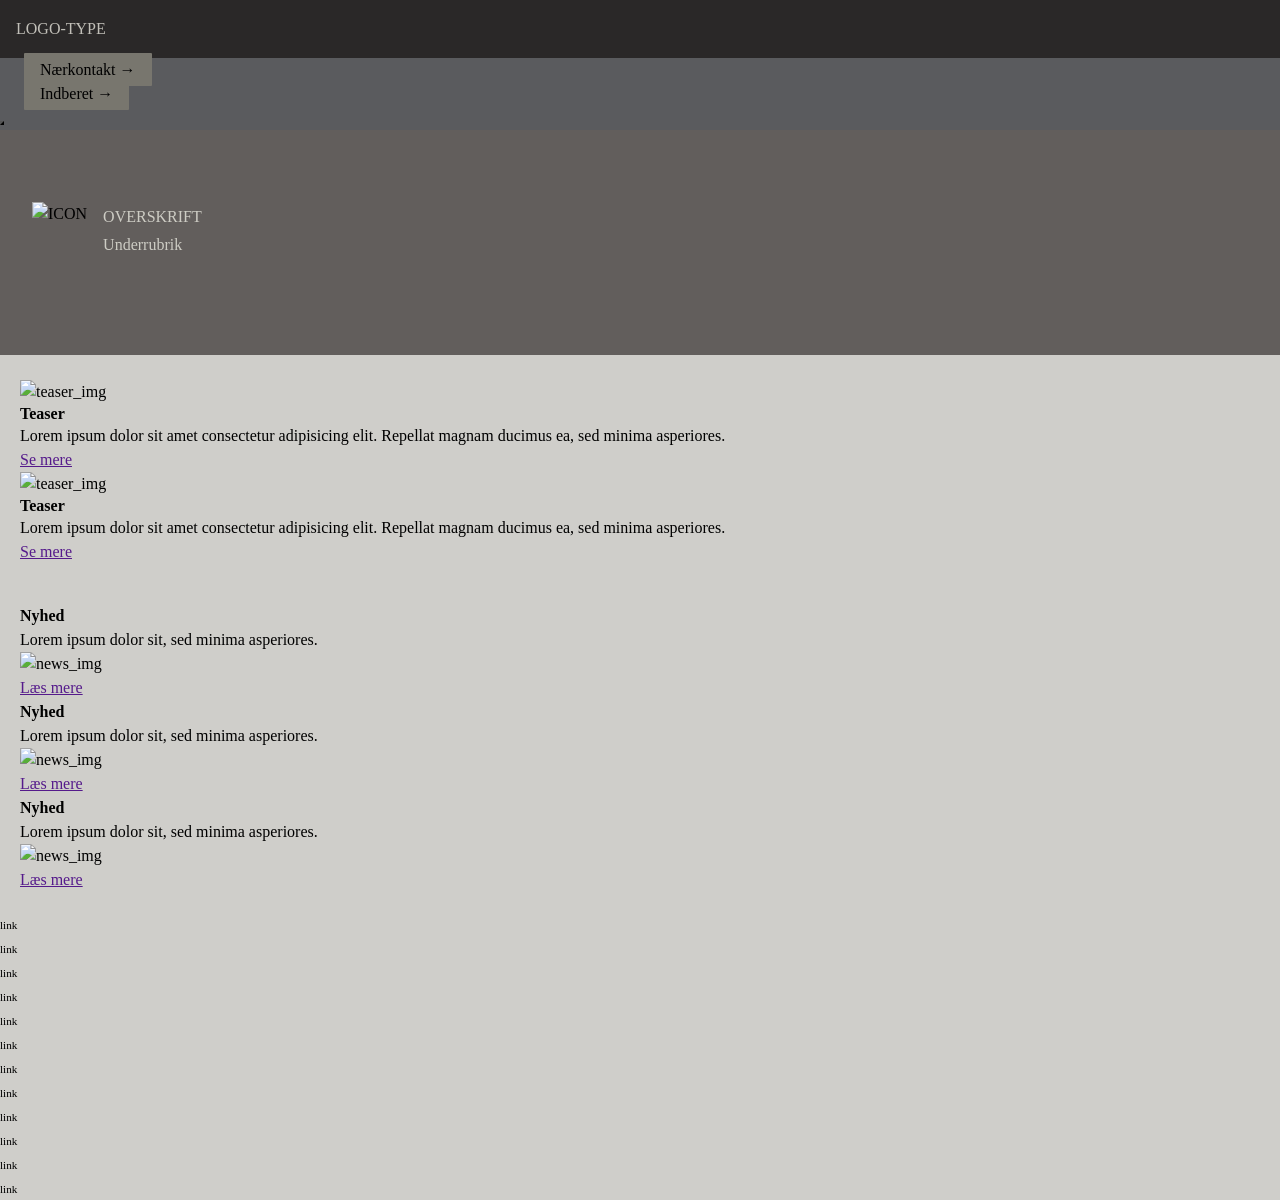
==== index.html @ 033f2641 "initialize project" ====
<!DOCTYPE html>
<html lang="en">
  <head>
    <meta charset="UTF-8" />
    <meta http-equiv="X-UA-Compatible" content="IE=edge" />
    <meta name="viewport" content="width=device-width, initial-scale=1.0" />
    <link rel="stylesheet" href="css/reset.css" />
    <link rel="stylesheet" href="css/custom.css" />
    <link rel="stylesheet" href="css/fonts.css" />
    <link rel="stylesheet" href="css/general.css" />
    <link rel="stylesheet" href="css/layout.css" />
    <link rel="stylesheet" href="css/burger.css" />
    <link rel="stylesheet" href="css/cards.css" />
    <link rel="icon" type="image/png" href="img/fav.png" />
    <title>Emergency Site</title>
  </head>
  <body id="frontpage">
    <header>
      <nav>
        <div id="logotype-wrapper" class="logo">
          <a href="index.html"> LOGO-TYPE </a>
        </div>
        <ul class="menu">
          <li><a class="menuItem" href="instruction.html">Nærkontakt </a></li>
          <li><a class="menuItem" href="register.html">Indberet</a></li>
        </ul>
        <button class="burger">
          <span class="line"></span>
          <span class="line"></span>
          <span class="line"></span>
        </button>
      </nav>
    </header>
    <section id="main-disclamer">
      <div id="main-disclamer-content">
        <img src="warning" alt="ICON" />
        <div>
          <h1>OVERSKRIFT</h1>
          <p class="sub">Underrubrik</p>
        </div>
      </div>
    </section>
    <main>
      <section id="daily">
        <article class="daily_card">
          <img src="" alt="teaser_img" />
          <div class="daily_text">
            <h2>Teaser</h2>
            <p>
              Lorem ipsum dolor sit amet consectetur adipisicing elit. Repellat
              magnam ducimus ea, sed minima asperiores.
            </p>
            <a href="" class="cta_btn">Se mere</a>
          </div>
        </article>
        <article class="daily_card">
          <img src="" alt="teaser_img" />
          <div class="daily_text">
            <h2>Teaser</h2>
            <p>
              Lorem ipsum dolor sit amet consectetur adipisicing elit. Repellat
              magnam ducimus ea, sed minima asperiores.
            </p>
            <a href="" class="cta_btn">Se mere</a>
          </div>
        </article>
      </section>
      <section id="breaking">
        <article class="news_card">
          <h3>Nyhed</h3>
          <p>Lorem ipsum dolor sit, sed minima asperiores.</p>
          <img src="" alt="news_img" />
          <a class="cta_btn" href="">Læs mere</a>
        </article>
        <article class="news_card">
          <h3>Nyhed</h3>
          <p>Lorem ipsum dolor sit, sed minima asperiores.</p>
          <img src="" alt="news_img" />
          <a class="cta_btn" href="">Læs mere</a>
        </article>
        <article class="news_card">
          <h3>Nyhed</h3>
          <p>Lorem ipsum dolor sit, sed minima asperiores.</p>
          <img src="" alt="news_img" />
          <a class="cta_btn" href="">Læs mere</a>
        </article>
      </section>
    </main>

    <footer>
      <nav class="some">
        <ul>
          <li><a href="">link</a></li>
          <li><a href="">link</a></li>
          <li><a href="">link</a></li>
          <li><a href="">link</a></li>
        </ul>
      </nav>
      <nav class="another">
        <ul>
          <li><a href="">link</a></li>
          <li><a href="">link</a></li>
          <li><a href="">link</a></li>
          <li><a href="">link</a></li>
        </ul>
      </nav>
      <nav class="yetanother">
        <ul>
          <li><a href="">link</a></li>
          <li><a href="">link</a></li>
          <li><a href="">link</a></li>
          <li><a href="">link</a></li>
        </ul>
      </nav>
    </footer>
    <script src="js/burger.js"></script>
    <!-- <script src="js/main.js"></script> -->
  </body>
</html>
---- css/custom.css ----
:root {
  /* Colours */
  --color-bg: #cfceca; /* page background /*

  /* Header */
  --color-head-bg: #625e5c;

  /* Logotype */
  --color-logotype-bg: #2a2828;
  --color-text-logotype: #c1bfb8;
  --font-logotype-size: 1rem;

  /* Global menu */
  --color-menu-bg: #5a5b5e;
  /* Links */
  --color-link-bg: #78766e;
  --color-link-hover: #fff; /* used */
  --color-link-active: #99958f; /* used */
  --border-radius-links: 1px;

  /* Headlines og rubrik */
  --font-h1-size: 1rem;
  --font-sub1-size: 1rem;
  --font-h2-size: 1rem;
  --font-h3-size: 1rem;
  --color-headline-bg: #4b4545;
  --color-headline-text-page: #42413d;

  /* Tekst */
  --color-text: #000;
  --color-text-inverted: #cdccc4;

  /*  Marginer */
  --margin-head-bottom: 5px;

  /* Borders */
  --border-radius: 5px;

  /* Cards */
  --color-card-bg: #8a8585;
  --color-cta-card-bg: #d5d2d0;
  /* news-cards */
  --color-news-bg: #dbdad4;
  --color-news-bg-inverted: #585a5e;
  --color-cta-newscard-bg: #787473;
  --color-cta-newscard-bg-inverted: #7b7d83;

  /* Fonts */
  --font-family-sans: ui-sans-serif;
  /* --font-weight-light: 300;
  --font-weight-regular: 400;
  --font-weight-medium: 500;
  --font-weight-bold: 700; */

  /* Text sizes */
  --logotype-size: 1rem;
  --headline1-size: 2rem;
  --headline2-size: 1rem;
  --headline3-size: 1rem;
  --bodytext-size: 1rem;
  --cta-text-size: 1rem;
  --followup-text-size: 1rem;
  --form-submit-size: 1rem;

  /* Infographics */
  --color-info-bg: #676161;
  --color-infobox-1-bg: #cfcec6;
  --color-infobox-2-bg: #969995;
}
---- css/fonts.css ----
@font-face {
  font-family: "Rubik";
  src: url("../fonts/Rubik-VariableFont_wght.woff2") format("woff2-variations"),
    url("/fonts/Rubik-Regular.woff") format("woff");
  font-weight: 300 700;
  font-style: normal;
}
---- css/general.css ----
html {
  font-family: var(--font-family-sans);
  color: var(--color-text);
  background-color: var(--color-bg);
}

header {
  height: min-content;
}

#main-disclamer {
  height: 225px;
  background-color: var(--color-head-bg);
  display: flex;
  justify-content: flex-start;
  align-items: center;
  padding-left: 2rem;
  padding-bottom: 2%;
  margin-bottom: var(--margin-head-bottom);
}

#main-disclamer-content {
  display: flex;
  column-gap: 1rem;
}

main section {
  padding: 20px;
  border-radius: var(--border-radius);
}

h1 {
  font-size: var(--font-h1-size);
  font-weight: var(--font-weight-bold);
  color: var(--color-text-inverted);
  margin: 5px 0;
  line-height: 1.3rem;
  text-align: left;
}

#instruction h1,
#register h1 {
  margin: 40px 0 20px 0;
  padding: 15px 30px;
  background-color: var(--color-head-bg);
  font-size: var(--font-h2-size);
}

#instruction p {
  grid-column: 1/-1;
  margin-bottom: 20px;
  font-size: var(--font-h2-size);
  line-height: 1.5rem;
}

.sub {
  font-size: var(--font-sub1-size);
  font-weight: var(--font-weight-light);
  color: var(--color-text-inverted);
}

h2 {
  font-size: var(--headline2-size);
}

h3 {
  font-size: var(--headline3-size);
}

main>h1 {
  width: calc(80% - 6rem);
}

/* NAVIGATION STRUCTURES */
header>nav {
  height: 100%;
  background-color: var(--color-menu-bg);
}

nav ul {
  list-style: none;
}

a {
  font-family: var(--font-family-sans);
}

nav a {
  text-decoration: none;
  color: var(--color-text);
}

/* Måske skal du lave en ny regel for logotype-wrapper, når du har lavet din logotype */
#logotype-wrapper {
  background-color: var(--color-logotype-bg);
  display: flex;
  justify-content: flex-start;
  align-items: center;
  height: 3.6rem;
}

#logotype-wrapper>a {
  color: var(--color-text-logotype);
  font-size: var(--font-logotype-size);
  font-weight: var(--font-weight-medium);
  width: max-content;
  margin-left: 1rem;
}

/* Global menu */
header nav li a {
  margin: 1.5rem;
  background-color: var(--color-link-bg);
  color: var(--color-text);
  font-size: var(--followup-text-size);
  padding: 0.5rem 1rem;
  border-radius: var(--border-radius-links);
}

/* Pilen efter menu-tekst */
header>nav li>a:after {
  content: " \2192";
}

/* Global menu hover effekt - Lav den om til det, du synes */
nav a:hover {
  background-color: var(--color-link-hover);
}

nav a:active {
  background-color: var(--color-link-active);
}

/* FOOTER */
footer a {
  font-size: 0.7rem;
}
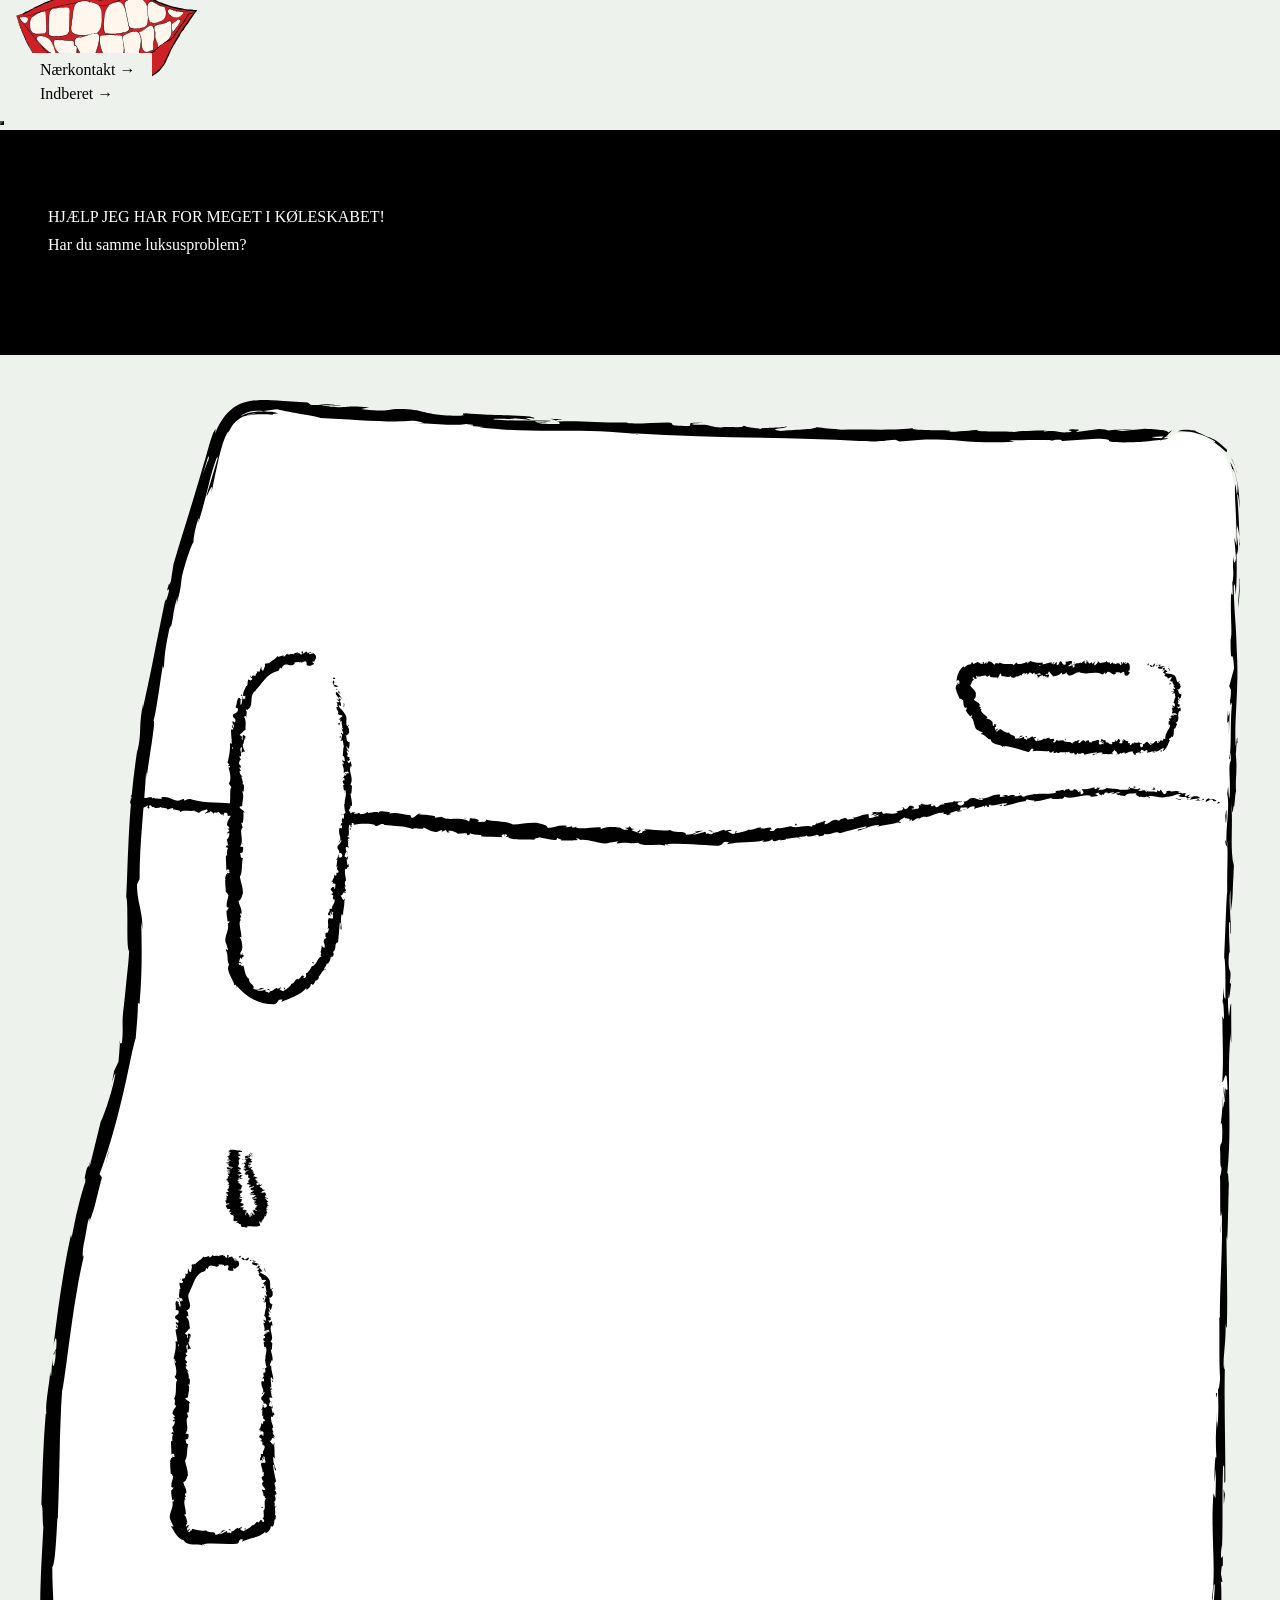
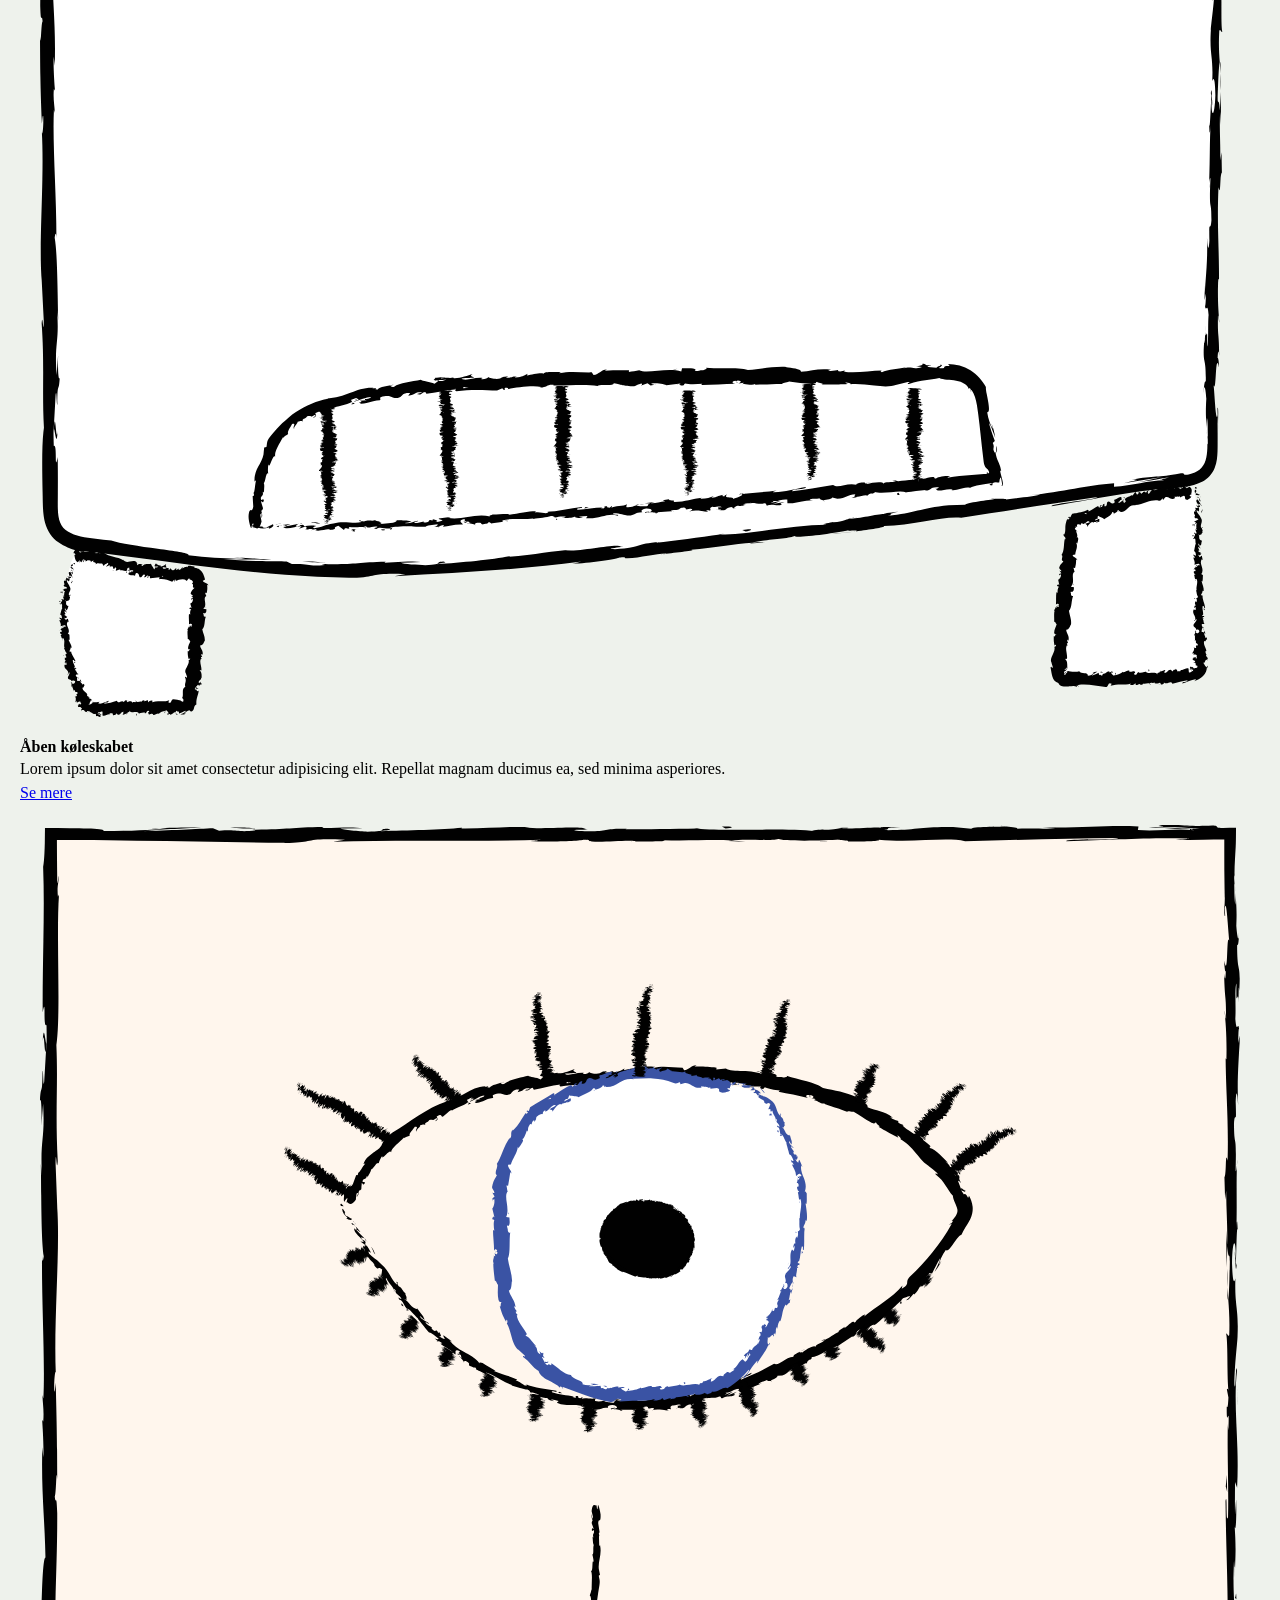
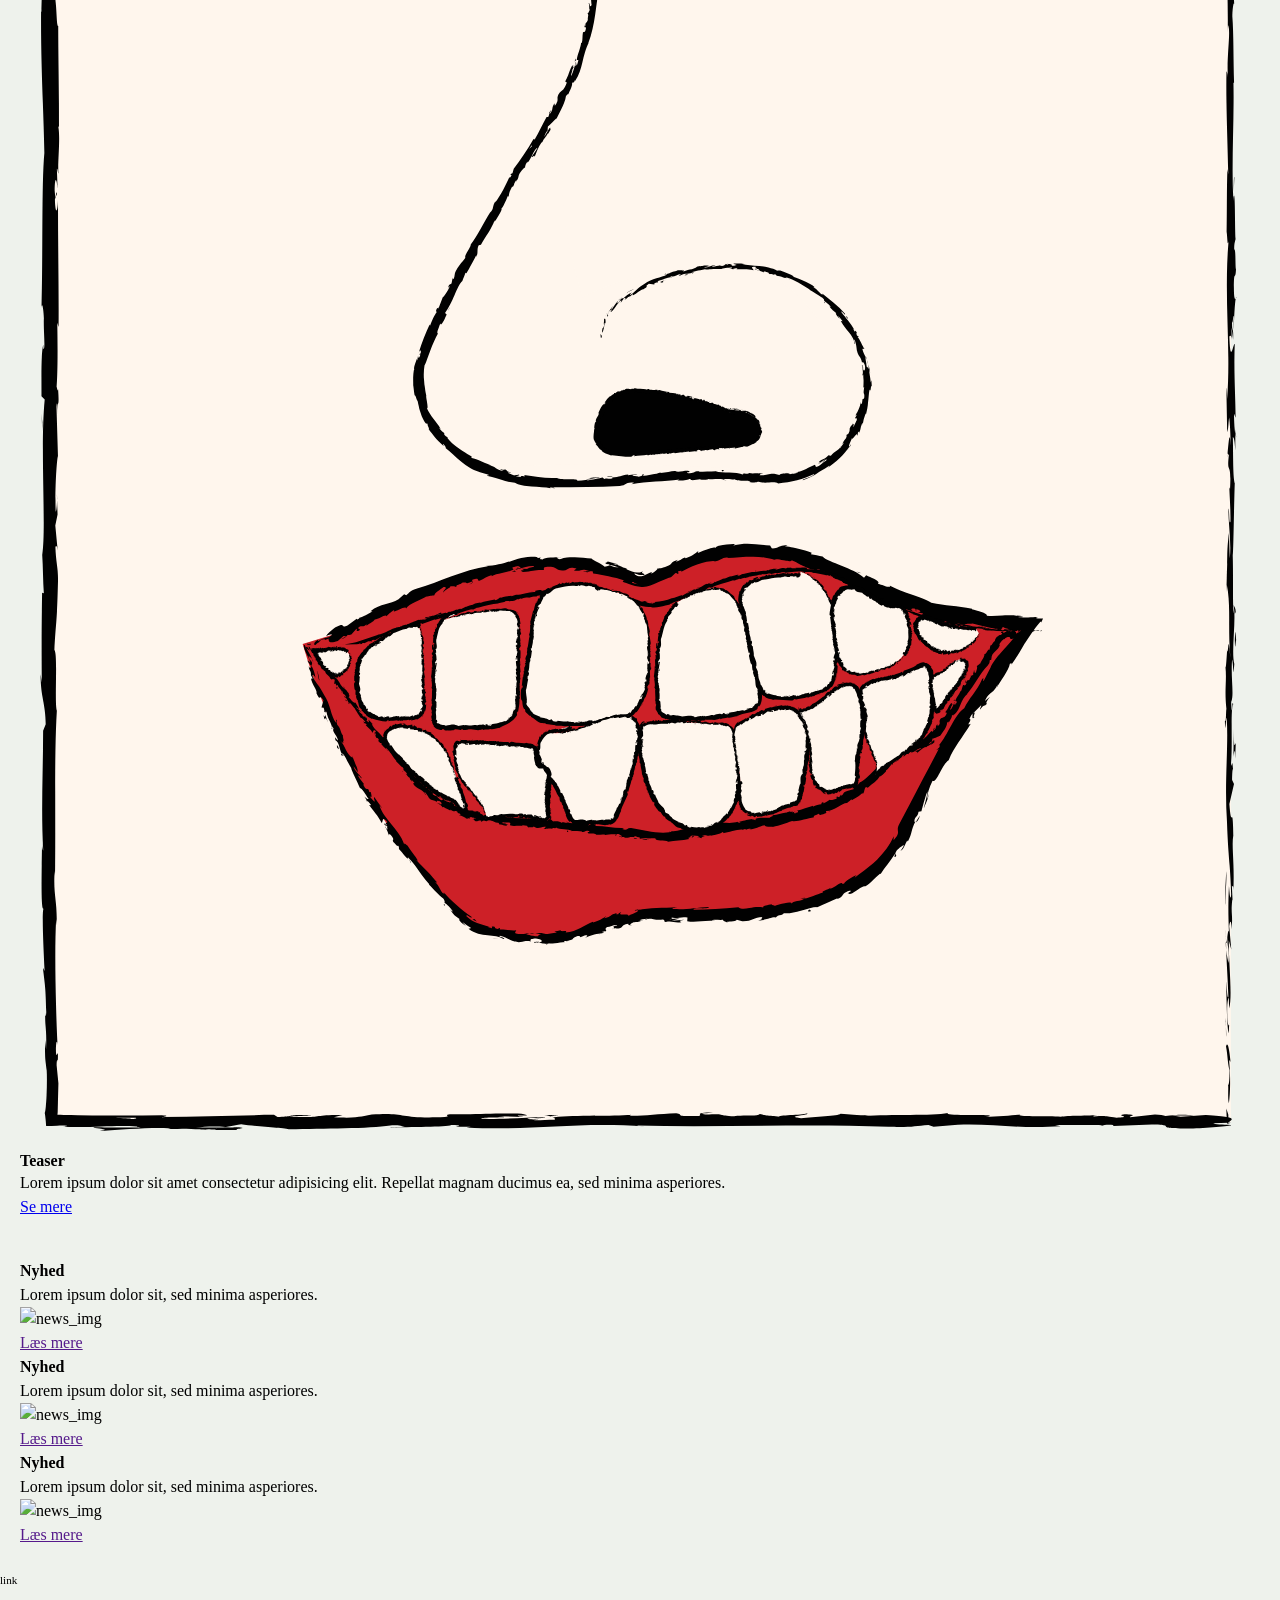
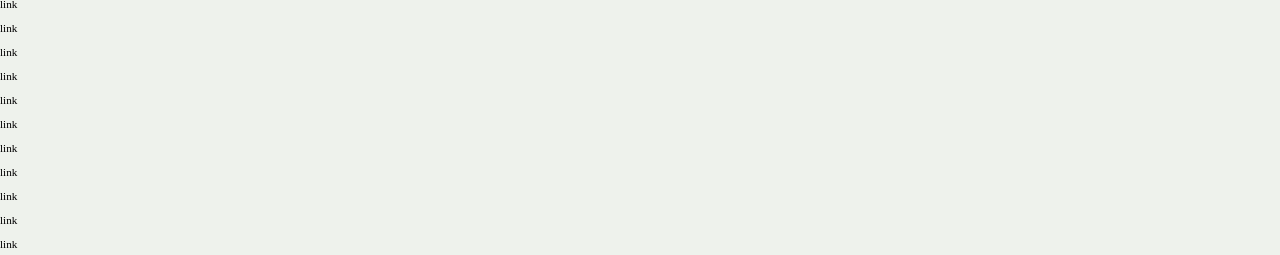
==== commit 5e65a236: "inforgrafik og farver i custom.css" ====
--- a/index.html
+++ b/index.html
@@ -1,4 +1,4 @@
-<!DOCTYPE html>
+<!doctype html>
 <html lang="en">
   <head>
     <meta charset="UTF-8" />
@@ -18,7 +18,1250 @@
     <header>
       <nav>
         <div id="logotype-wrapper" class="logo">
-          <a href="index.html"> LOGO-TYPE </a>
+          <a href="index.html">
+            SE DUFT SMAG SE DUFT
+            <svg id="Layer_2" data-name="Layer 2" xmlns="http://www.w3.org/2000/svg" viewBox="0 0 913.88 483.56">
+              <defs>
+                <style>
+                  .cls-1 {
+                    fill: #010101;
+                  }
+
+                  .cls-2 {
+                    fill: #fff6ed;
+                  }
+
+                  .cls-3 {
+                    fill: #cd2027;
+                  }
+                </style>
+              </defs>
+              <g id="Layer_1-2" data-name="Layer 1">
+                <g>
+                  <path
+                    class="cls-3"
+                    d="M32.83,110.83c57.59-31.16,115.78-62.58,178.83-80.27,63.05-17.69,132.27-20.75,192.75,4.37,4.85,2.01,9.8,4.24,15.05,4.26,6.65.03,12.73-3.46,18.59-6.61C498.04.3,571.79-5.29,635.98,17.57c22.49,8.01,43.67,19.26,65.45,29.05,62.35,28.02,130.07,44.04,198.37,46.93-48.31,66.86-96.93,134.25-131.41,209.17-13.22,28.73-24.71,59.09-45.98,82.5-15.68,17.26-35.93,29.8-57.07,39.63-31.27,14.54-65.08,23.61-99.44,26.66-63.89,5.68-130.3-9.06-191.34,10.66-14.99,4.84-29.35,11.7-44.71,15.17-27.63,6.24-56.4,1.12-84.25-4-12.26-2.25-24.81-4.62-35.53-10.96-7.95-4.7-14.51-11.38-20.86-18.09C102.21,352.32,37.42,239.49,1.85,118c13.34-4.12,26.68-8.24,40.02-12.36"
+                  />
+                  <g>
+                    <path class="cls-1" d="M42.46,107.55c1.05-.59.24-.96-2.83.11l-1.91,1.63,4.73-1.74Z" />
+                    <path class="cls-1" d="M21.06,112.23c-3.5,1.59-7.46,3.69-4.83,3.83,3.33-2.03,4.32-1.92,7.87-4.2,3.07-1.07,5.51-1.37,5.09-.86,1.02-.58,4.88-1.28,6.37-2.39-4.26.51-9.38,2.06-14.54,4.32-1.21.14-.18-.45.03-.7Z" />
+                    <path class="cls-1" d="M134.61,382.21l-1.15-1.7c.29.48.69,1.06,1.15,1.7Z" />
+                    <path class="cls-1" d="M293.8,481.92c-1.51-.03-2.15,0-2.23.08,1.4.04,2.56.01,2.23-.08Z" />
+                    <path class="cls-1" d="M327.89,480.82c-.73.12-1.34.22-2.01.33.78-.06,1.55-.17,2.01-.33Z" />
+                    <path class="cls-1" d="M134.61,382.21l2.95,4.37c.48.09-1.45-2.29-2.95-4.37Z" />
+                    <path class="cls-1" d="M11.27,139.83c-.37-1.03-.73-1.87-1.09-2.64.3.85.59,1.67.89,2.52.07.03.12.05.2.12Z" />
+                    <path class="cls-1" d="M84.89,311.08l-.82-1.38c-.34-.35-.68-.66-1.02-.93l1.84,2.31Z" />
+                    <path class="cls-1" d="M52.46,252.85c.66,1.36,1.65,1.44,2.25,1.79-.7-.6-1.36-1.51-2.03-2.66-.15.05-.24.31-.22.87Z" />
+                    <path class="cls-1" d="M12.85,155l-.72-1.73c.19.45.5,1.21.72,1.73Z" />
+                    <path class="cls-1" d="M110.73,351.19c-.04.16,0,.42.09.67.09-.06.04-.32-.09-.67Z" />
+                    <path class="cls-1" d="M102.79,78.49c.02-.08-.06-.08-.07-.13-.31.25-.39.35.07.13Z" />
+                    <path class="cls-1" d="M32.72,110.64l.92-.55c.02-.19.05-.39-.02-.53l-.9,1.07Z" />
+                    <path class="cls-1" d="M386.68,462.96c-.11.03-.15.03-.26.06-1.49.53-.64.27.26-.06Z" />
+                    <path class="cls-1" d="M826.97,204.58c-4.08,4.96,4.79-9.25-1.1-1.63.76-.57-3.6,8.04,1.1,1.63Z" />
+                    <path class="cls-1" d="M11.72,141.49c.29.85.59,1.71.89,2.57-.37-1.18-.65-1.97-.89-2.57Z" />
+                    <path class="cls-1" d="M825.87,202.95h0s-.6.79-.6.79c.25-.33.39-.51.61-.79Z" />
+                    <path class="cls-1" d="M526.52,456.48c-.29-.15-.86-.27-1.45-.38.05.09.37.2,1.45.38Z" />
+                    <path class="cls-1" d="M421.43,455.37l2.59-.08c-1.03,0-1.86.03-2.59.08Z" />
+                    <path class="cls-1" d="M581.46,452.13c1.42-.14,1.92-.09,3.84-.48-.19-.02-.37-.02-.6-.02-.68.21-1.6.4-3.24.5Z" />
+                    <path class="cls-1" d="M637.21,438.75c-.31.04-.7.13-1.05.19-.54.19-1.16.41-1.71.61.93-.26,1.85-.51,2.77-.8Z" />
+                    <path class="cls-1" d="M264.69,23.21c-1.26-.08-2.06-.24-2.69-.42.94.48-7.24,1.77,2.69.42Z" />
+                    <path class="cls-1" d="M10.83,140.01c.31.25.57.68.89,1.48-.22-.61-.44-1.2-.65-1.78-.17-.12-.29-.12-.24.29Z" />
+                    <path class="cls-1" d="M582.79,445.22c2.95-.38,5.89-.86,8.82-1.32-2.47.37-5.67.85-8.82,1.32Z" />
+                    <path class="cls-1" d="M658.7,30.51l-1.93-.74c.72.34,1.4.61,1.93.74Z" />
+                    <path class="cls-1" d="M617.4,437.91c1.61-.15,3.29-.42,5-.8.34-.17.72-.35.93-.51-1.96.49-3.96.87-5.93,1.31Z" />
+                    <path class="cls-1" d="M261.98,22.78s.02,0,.02,0c0,0,0,0-.02,0Z" />
+                    <path
+                      class="cls-1"
+                      d="M204.85,37.56c8.19-2.39,3.54-2.18,5.11-3.3,2.42-.82,3.95-1.19,4.92-1.37.96-.18,1.36-.15,1.57-.05.41.22.04.75,1.78.59,6.05-1.97,10.59-4,15.23-5.04.39.1,1.3-.05.29.42.8-.3,1.7-.6,2.68-.88.99-.26,2.06-.52,3.19-.77,2.26-.51,4.74-1.01,7.26-1.53,2.52-.52,5.09-.9,7.49-1.41,2.41-.47,4.65-1.03,6.56-1.58.59.02.9.08,1.06.14-1.34-.39-1.62-.92-1.41-1.35,3.81-.51,7-1.6,8.53-1.07-2.34.28-2.5.59-3.57.96l3.96-.82c3.72.57-5.41,1.06-5.31,1.82,3.87-.64,8.04-1.58,12.03-2.1,1.99-.29,3.93-.56,5.75-.78.91-.11,1.79-.2,2.63-.27.84-.04,1.64-.07,2.4-.07,1.31.79-13.98,1.53-5.92,1.71-3.09.16-6.19.29-9.29.49,3.62.43,2.21.56.73.67-1.47.18-3.01.36.31.82,6.08-.39,9.45-.89,12.83-1.26,1.69-.16,3.39-.31,5.41-.45,1.01-.06,2.11-.12,3.34-.2,1.22-.06,2.57-.13,4.09-.09,2.72-.61-.93-.82,1.8-1.43,4.33-.3,7.35-.37,9.64-.16,2.29.23,3.84.58,5.25.92,2.81.69,5.03,1.18,11.39,1,3.31-.41,4.73-1.81,13.66-.04l-3.19.8c11.67,1.43,6.91-.9,19.01,1.79-2.25.1-9.21-1.1-7.47-.68,3.87,1.09,5.29,1.15,6.51,1.06.61-.04,1.16-.12,1.95-.13.78.02,1.78.14,3.29.46l1.04,1.26c1.54.3,3.09.6,4.67.9.79.15,1.58.29,2.38.44.8.15,1.58.36,2.38.54,3.19.74,6.44,1.49,9.73,2.25,3.25.93,6.54,1.88,9.85,2.83,1.67.44,3.28,1.06,4.92,1.64,1.63.59,3.26,1.18,4.9,1.78-.83,0-3.16-.54-.25.9,4.13,1.3,8.25,3.43,13.29,4.71,2.48.64,5.24,1,7.99.8,2.74-.18,5.35-.83,7.78-1.68,4.88-1.71,9.01-4.18,13.08-6,2.04-.95,4.06-1.88,6.04-2.8.99-.46,1.98-.91,2.95-1.36,1-.4,1.99-.79,2.96-1.18l5.54-3.38c1.38-.59,2.7-.75,1.28.06.77-.29,1.34-.52,1.77-.7.44-.16.72-.27.9-.36.35-.18.25-.24.05-.28-.4-.09-1.24-.11.18-.82,3.49-1.37,4.81-1.26,2.69-.19,1.33-.59,2.8-1.24,4.37-1.94,1.58-.68,3.25-1.47,5.07-2.09,1.81-.65,3.69-1.33,5.61-2.02.96-.34,1.94-.68,2.92-1.03.98-.35,1.97-.68,2.98-.95,4.03-1.12,8.07-2.3,11.9-3.14,3.85-.75,7.45-1.37,10.49-1.75l-2.29.74c1.17-.2,2.21-.41,3.15-.62.95-.17,1.79-.35,2.57-.54,1.55-.38,2.83-.79,4.09-1.18,2.52-.75,4.97-1.61,9.44-1.58l-1.67.33c5.17-.39,10.46-1.07,15.77-1.22,2.65-.12,5.3-.3,7.93-.39,2.63,0,5.25,0,7.82,0,1.29,0,2.57,0,3.83.01,1.27.02,2.52.13,3.75.2,2.47.17,4.89.33,7.23.49,2.34.12,4.59.53,6.75.84,2.16.33,4.21.68,6.16,1.04.39-.12,1-.17,1.78-.16.77.04,1.7.15,2.73.29,2.06.29,4.54.73,6.96,1.15,2.43.37,4.77.92,6.62,1.21,1.85.29,3.21.36,3.63,0,5.73,1.58,7.65,2.56,10.21,3.48,2.54.98,5.73,1.87,13.49,4.82,2.09.73,3.75.95,5.54,1.25,1.78.33,3.71.64,6.31,1.56l-.21.91c2.44.58,4.87,1.23,7.3,1.88l3.24,2.57,4.84,1.85c-1.86-.9-3.86-2.13-3.46-2.25,7.62,2.79,17.75,8.76,17.73,9.27l17.78,7.54c-.55.16-3.53-1.11-5.95-1.99,9.74,3.55,1.27,1.69,10.22,4.92-1.07-.72.86-.21,1.13-.29,2.03,1.25,5.49,3,9.41,4.72,3.92,1.74,8.22,3.61,11.98,4.96h-1.66c13.25,5.74,28.42,10.83,43.83,15.73-5.43-2.08-3.81-2.72.72-1.35l1.51,1.52c3.1.34-4.6-1.85,1.6-.67,5.74,1.84,3.56,2.23.14,1.54l7.13,1.78c.33.4-1.36.06-1.9.28,1.54.12,4.48,1.34,7.66,2.38,3.17,1.07,6.52,2.12,8.75,2.19l.33.39c7.84,1.99,13.56,3.38,18.96,4.45,2.7.55,5.3,1.09,8.04,1.65,2.74.52,5.62,1.07,8.86,1.68.21-.39,1.56-.28,3.36-.08,1.81.17,4.06.44,6.05.44,2.37.49,4.8,1,7.29,1.52,2.5.48,5.07.96,7.7,1.46,1.32.24,2.65.49,3.99.74,1.35.23,2.72.42,4.1.63,2.77.41,5.6.79,8.49,1.14,8.19.44,2.46-.46,6.17-.58.51.84,12.1,1.91,6.04,1.87,5.4.43,9.3.66,13.25.92.99.07,1.98.09,3,.13.51.02,1.03.04,1.56.05h.21s.12,0,.12,0h.25c.77-.02,1.62-.03,2.6-.05-.11.3-.59,1.16-1.43,2.56.72-.46,1.6-1.44,1.57-.95-.49.78-.99,1.34-2.08,2.61-.91,1.02-1.6,1.63-1.62,1.34l.43-.73c-10.62,16.66-28.41,35.7-36.07,49.56l.44-.77c-2.9,4.61-5.74,9.26-8.6,13.9-4.36,6.11,2.08-4.04-1.47.27-8.85,15.27-15.74,22.96-22.87,35.64-4.01,4.1-9.3,12.57-14.64,21.57-2.64,4.52-5.35,9.15-7.87,13.46-2.51,4.32-4.96,8.27-7.16,11.39l.89-.5c-1.45,3.69-2.57,4-4.09,6.47.56-.16,2.49-3.49,1.56-1.22-3.91,7.34-7.88,14.79-11.88,22.32-1.96,3.79-3.92,7.6-5.89,11.42-1.01,1.9-1.96,3.83-2.92,5.76-.96,1.93-1.92,3.86-2.88,5.8-7.74,15.48-14.72,31.31-22.47,46.13-2.84,5.41-3.06,7.24-3.61,9.37-.56,2.12-1.37,4.62-5.98,10.81.48-1.42,1-2.79,1.44-4.22-2.9,5.4-6.21,10.64-9.89,15.62l-2.86,3.66c-.96,1.22-2,2.36-3,3.54-.99,1.19-2.06,2.31-3.12,3.43-1.04,1.14-2.17,2.2-3.26,3.3-8.87,8.65-18.97,15.89-29.05,22.5,1.12-.93,1-1.2,2.99-2.44-2.32,1.07-6.37,3.42-9.86,5.53-3.5,2.1-6.45,3.93-6.35,4.22-3.4,1.63-1.02-.08-3.23.68-4.75,1.88-11.26,6.29-14.08,6.66-.47.07,1.23-.78,2.07-1.2-2.9,1.71-14.43,5.8-11.16,5.39-8.62,2.89-16.27,6.23-23.38,7.79-2.15,1.08-5.92,2.08-9.32,2.85-3.39.83-6.4,1.49-6.99,2.3.08-.37-.86-.39-2.41-.19-1.55.18-3.71.55-6.06,1.04-2.35.45-4.89.98-7.19,1.49-2.31.48-4.37.96-5.77,1.35,1.84-.68-5.01.29-2.86-.59-6.47.98-12.42,1.81-11.21,2.39-1.53-.05-3.04-.03-4.55.04-1.51.05-3,.11-4.47.23-2.95.21-5.8.59-8.5.87-2.71.23-5.25.45-7.55.49-2.3.05-4.35-.09-6.07-.61-19.56,1.03-37.82.78-55.58.63.68-1.34,19.62.42,18.89-1.02-16.83.11-26.59.84-43.34.44-4.34-.22,2.46-.57,3.93-.79-16.88.42-32.79.25-47.76,2.7.03-.13,1.63-.45,3.16-.73-2.96.39-6.92.6-6.51,1.17l2.87-.5c2.42.17-.48.97-4,1.8-1.77.37-3.68.92-5.18,1.34-1.5.42-2.59.75-2.7.89,2.34-1.28-1.34-.78-4.69-.4-.42.05-.83.09-1.22.13-.39.06-.76.11-1.11.16-.69.09-1.25.13-1.6.1-.69-.07-.52-.45,1.35-1.43-1.9.54-4.26,1.36-3.73,1.67-2.87.51-3.84.48-1.04-.62-2.6.66-4.31,1.15-5.55,1.54-1.24.43-2,.79-2.75,1.1-1.49.64-2.86,1.2-7.52,2.53-.06-.29,1.79-.95,2.66-1.56-4.6,1.83-9.07,4-16.75,6.61.39-.34-.57-.23,1.7-1.07-6.53,2.48-11.87,5-17.48,7.29-2.8,1.15-5.66,2.23-8.76,3.2-3.1.96-6.41,1.84-10.14,2.38,2.04-1.07.76-.92-1.13-.63-.94.17-2.06.3-2.99.34-.93.04-1.69,0-1.92-.25-1.3.28-2.62.46-3.94.66-1.32.19-2.64.42-3.97.54,1.09.13,2.17.19,3.26.25-6.99.68-13.27,1.56-19.37.99,1.76-.06,3.52-.22,5.27-.36l-3.32.03-3.32-.08c-2.21-.02-4.43-.19-6.64-.29,2.49.31,4.99.64,7.5.85-3.61.16-3.44.49-3.54.73-.1.23-.49.36-5.23-.15.97.03-.81-.14-3.29-.44-2.48-.3-5.65-.83-7.45-1.39h.02c-3.55-.11-7.22-.23-12.41-1.36-1.3-.57,1.29-1.05.44-1.42-3.6.41-16.56-2.61-21.1-2.45,1.5.04,1.68-.53,1.22-.73l-3.02.21c-3.21-.86-3.65-1.08-3.04-1.44-4.84-1.06-4.14-.58-3.66-.17.49.38.73.76-4.92-.92.91.16.51-.05,2.4.29-5.7-1.5-11.16-3.03-16.23-5.21-5.08-2.13-9.66-5.07-13.68-8.67-.84-1.46.97.03,2.8,1.37,1.83,1.34,3.66,2.53,2.47,1.13-6.26-4.26-12.14-9.81-17.87-15.53-5.67-5.78-11.3-11.52-16.31-17.27.58.75,1.2,1.47,1.81,2.2-2.65-.47-6.86-9.1-12.49-14.42,1.32,1.35,2.29,1.3,1.82,1.03-1.66-2.02-3.38-4.02-5.19-6.07-1.77-2.09-3.6-4.25-5.58-6.52-1.98-2.26-4.07-4.65-6.32-7.22-1.13-1.28-2.29-2.61-3.5-3.99-1.19-1.4-2.38-2.88-3.64-4.41l1.51,1.31c-1.73-2.56-4.15-5.81-6.63-9.09-1.24-1.64-2.49-3.3-3.68-4.87-1.2-1.57-2.3-3.08-3.22-4.47-1.48-1.36-3.65-4.49-2.78-2.26-2.53-4.51-5.28-8.69-8.13-12.69-1.45-1.98-2.83-3.99-4.23-5.95-1.42-1.95-2.82-3.89-4.22-5.81-2.78-3.84-5.64-7.56-8.15-11.45-2.5-3.89-4.83-7.84-6.86-11.93,1.17,1.83,3.08,4.19,2.15,2.72l-4.31-6.44-2.15-3.23-2.06-3.28c.05,1.41.65,1.98,1.91,5.03-1.41-1.44-3.88-5.07-5.86-8.37,3.96,5.77.92-.63-.28-3.41.08.54-.65-.23-.71.1-3.06-7.6-1.92-.45-6.8-10.42l.6.33c-2.17-3.53-4.44-6.63-6.52-10.59-.2-2.01,2.47,3.67,3.18,3.6-1.54-2.73-3.37-5.25-5.08-7.76-1.69-2.52-3.33-4.99-4.24-7.72,1.38,2.28,3.3,5.6,4.77,7.83-1.09-2.93-1.77-4.52-2.44-5.89-.67-1.37-1.25-2.56-2.26-4.63l.19.41-4.49-9.62,1.01,2.52c-2.72-3.01-4.68-6.5-6.63-10.37-1.88-3.91-3.83-8.16-6.74-12.63,5.62,8.71,1.41,1.21,2.57,1.53-.94-2.54-2.46-6.35-1.72-5.41-2.87-4.17-3-7.78-6.84-13.77.14-.41-2.14-4.89-1.01-4.16-2.85-5.83.16,1.6-.4,1.26-2.48-4.37-4.66-9.84-6.79-15.91-1.1-3.02-2.26-6.16-3.57-9.35-1.3-3.19-2.8-6.4-4.34-9.66-2.44-5.7-4.1-9.01-5.71-12.22-.81-1.6-1.6-3.18-2.47-5.03-.87-1.85-1.72-3.99-2.78-6.68-.82-3.84,2.04,2.66,2.04,2.66-1.63-6.08-3.23-10.52-5.46-16.01.63,1.05.44-.18.16-1.99-1.57-4.47-1.98-2.69-3.44-8.8.63.93,1.53,2.09,2.52,4.17-.95-2.63-1.97-5.22-2.99-7.83-.51-1.31-1.02-2.62-1.53-3.95-.47-1.26-.95-2.53-1.43-3.81.04-.29.17-.26.33-.08.08.09.17.22.27.37.04.07.09.16.15.24.06.14.13.28.2.43.55,1.21,1.22,2.85,1.68,3.78-.45-1.31-.96-2.78-1.49-4.3-.34-.9-.7-1.84-1.04-2.74,1.35-.56,2.63-1.09,3.67-1.51,1.55-.64,2.71-1.19,3.19-1.58l-4.08.96c2.27-.74,1.33.31-.22.95-1.17.59-1.97.87-2.8,1.06.27,1.27.03,2.05-.11,2.23l-1.05-2.85.36-.14c-.17,0-.35,0-.58.02-.31,1.43,1.11,5.67,2.69,9.84,1.61,4.24,3.46,8.85,4.64,12.69-.77-.96-1.48-1.94-2.23-2.92,1.13,2.62,2.43,5.19,3.66,7.77.28,1.82.02,3.21-1.49-.61,1.35,5.84,2.13,4.85,3.14,9.92.08.57-.06.35-.27-.13l2.24,5.39c-.62-.99-.52,1.21-1.51-2.24.69,2.53,1.37,4.8,2.18,6.77.79,1.98,1.56,3.73,2.26,5.29,1.39,3.11,2.47,5.47,2.72,7.48l-.38-.79c2.75,6.72,3.09,6.96,3.34,6.76.13-.1.23-.32.61.1.37.42,1.01,1.48,2.3,3.89l.68,7.62,1.39.97c.54,1.4,1.6,4.16,1.05,3.8,2.69,4.91,0-1.03,1.78,1.73.49,1.75,1.23,3.76,2.05,5.83.88,2.04,1.85,4.14,2.72,6.09,1.75,3.89,3.15,7.18,2.81,8.22,1.68,2.08-2.31-6.51,1.26.31-.27,1.32.7,3.33,1.98,5.79,1.28,2.46,3.03,5.31,4.11,8.43-1.61-1.47-3.92-7.28-1.72-1.03,2.97,2.99,5.26,11.7,7.96,16.58,1.09-.26,5.96,10.53,10.56,18.64-.33-.16,1.64,3.76,4.21,8.67,2.55,4.93,5.64,10.88,7.63,14.74l-.29-.13c1.81.9,6.2,8.69,9.72,14.17-.7.12-1.52-.75-3.57-3.64l3.13,5.27c.52.53,1.06,1.18,1.74,2.12.34.47.71,1.01,1.14,1.64.43.63.93,1.34,1.49,2.15l-1.53-.87c2.2,3.43,4.61,6.78,7.11,10.4,1.25,1.81,2.52,3.7,3.8,5.7.63,1.01,1.28,2.04,1.94,3.09.68,1.05,1.35,2.13,2.03,3.26.97.06-2.88-8.08,3.75.81-.12.57-.48,1.3-2.24-1,.58.76,2.18,2.61,3.11,4.3l-3.06-3.28c2.42,4.13,1.88,1.74,3.97,4.94-.53.27,1.23,2.58.54,2.39-.59-.78-1.66-2.9-2.67-3.98,2.32,3.63,4.95,8.14,5.55,9.82.07-.5.65-.45,2.49,2.11,4.8,6.59,1.05,2.67,3.58,6.71,1.49,1.36,4.18,5.84,4.98,5.43,1.39,1.94,1.31,2.54,1.66,3.43.7.8,1.77,2.19,2.96,3.77,1.23,1.54,2.59,3.25,3.78,4.74,2.39,2.97,4.15,4.99,3.08,2.82l-.61-.9c.13.15.29.34.45.52l-.02-.03.02.03c4.57,5.2,8.73,11.05,13.18,16.67,2.19,2.84,4.38,5.67,6.55,8.47,1.09,1.39,2.19,2.77,3.29,4.13,1.11,1.35,2.28,2.63,3.43,3.9l-.24.18c2.81,2.99,5.83,6.4,8.68,9.57,1.43,1.58,2.81,3.11,4.11,4.48,1.32,1.35,2.58,2.54,3.69,3.51,1.64,1.78,3.46,4.57,2.5,4.05,4.41,4.46,5.09,4.77,10.9,11.73-4.68-4.25,1.13,1.93-4.66-4.48,2.65,3.09,4.22,5.04,5.99,6.93,1.77,1.88,3.7,3.76,7.25,6.46-1.36-.75-.4.5,1.38,2.19,1.78,1.7,4.45,3.75,6.18,4.78-1.53-1.26-2.98-2.6-4.37-3.98,3.51,2.73,6.74,5,10.24,6.95l-2.39-.2c3.65,2.46,7.49,4.18,11.25,5.38,3.76,1.21,7.42,1.98,10.93,2.61,7.04,1.23,13.49,1.98,19.54,4.14,4.46.1-8.8-2.11-4.78-2.2,7.49,1.52,15.12,4.31,17.51,4.67,2.58.57,4.5.83,6.09.96,1.59.14,2.85.12,4.13.09,2.56-.05,5.16-.1,10.64.63-1.38-.51-2.59-1.5,5.62-1.18,3.82.36,6.17.76,6.95,1.2.78.42,0,.81-2.45.85-1.86-.03-2.74-.25-2.66-.35-2.5-.04-5.79-.11-2.76.48l1.03-.29c.95.15,2.33.33,3.83.45,1.5.11,3.12.23,4.53.34,2.84.14,4.9.29,3.64.57,2.95-.13,3.58-.37,2.92-.46-.66-.09-2.59-.22-4.76-.33,1.25.06,2.43.12,3.55.18,1.13.02,2.21,0,3.26,0,2.09,0,4.06-.15,6.03-.29,3.94-.3,7.9-.79,13.04-1.51-1.66.12-3.22-.11-1.6-.34,7.48-1.15,9.05-1.86,10-2.34.95-.52,1.32-.88,6.14-2.44,2.83-.6,2.43-.17,2.53.02.09.17.71.09,5.44-1.82,5.97-1.77,1.57.45-.68,1.55,8.55-3.78,16.34-5.68,21.27-7.28l-4.4,1.92c2.63-1.16,4.84-1.97,7.08-2.74l-2.81.24c2.69-.84,4.93-1.59,4.98-1.28,1.29-.67.68-.78.39-1.02-.28-.21-.26-.67,2.4-1.76,1.86-.34,4.57-1.23,7.01-1.95,1.22-.36,2.37-.71,3.32-.87.95-.14,1.69-.17,2.06-.01-2.91.51-4.21,1.03-4.76,1.24-.54.24-.3.3,0,.37.61.13,1.44.27-3.3,1.71,1.81-.62,4.03-1.32,6.78-1.88.44.02-.35.25-1.06.52,5.55-.85,6.74-1.35,7.97-2.02,1.24-.62,2.47-1.54,8.25-2.42-1.37.77,2.83.56,4.68.14-4.62.75-2.36-.51,1.85-1.62,7.51-.48,8.07-1.25,11.99-1.67l-4.49.32c.73-.35,2.03-.62,3.8-.89,1.77-.26,4.03-.41,6.65-.7.48.38-4.74.64-2.86.68,2.87-.67,6.19-.72,9.78-.63,3.6.15,7.48.28,11.54-.15,3.78.31.39,1,3.7,1.2,9.11-.83,9.88.67,19.47.16-2.75-.72-3.25-.61,3.54-1.16-5.28.04-10.54.22-15.81.34l10.15-.97c-4.77-.04-10.08.33-12.93.29,4.83-.64,4.34-.44,2.05-1.03,6.53,1.09,12.97-.58,20.52.34l-.27,1.77c11.33,1.03,20.21-.32,35.01.47l-4.75-.41c2-.68,9.14.14,13.95-.11-.45.59,2.54.83,4.59,1.22-.12-.23,2.59-.17,5.51-.26,2.92-.11,6.04-.32,6.7-.92,2.21.23,4.43.51,6.65.66,3.01-.03,5.36-.18,7.39-.4,1.01-.11,1.94-.23,2.82-.36.88-.17,1.72-.33,2.56-.49,1.67-.34,3.32-.67,5.27-.96,1.95-.29,4.2-.51,7.08-.78-1.7.49-1.23.71-1.3.96-.07.24-.66.58-4.51,1.06.96-.06,1.9-.12,2.77-.18.87-.07,1.66-.16,2.34-.23,1.35-.16,2.22-.32,2.23-.53,2.3.19,10.54-2.05,14.12-2.04,1.57-.49,1.99-1.21,6.27-1.87.49.04.03.29.03.29-.02-.25,6.58-1.64,2.75-1.57,5.99-.13,14.12-1.92,21.93-4.05,7.82-2.11,15.32-4.59,20.48-5.48,7.93-2.87,17.29-6.76,24.26-9.89-.38.36.1.28-1.26.8,4.93-1.88,6.23-2.95,7.68-4.09,1.45-1.16,3.07-2.32,8.53-4.77,5.89-1.94-5.43,3.36-1.87,1.94,1.18.5,4.4-1.2,8.22-3.48,3.82-2.29,8.18-5.19,11.91-6.9l-1.61,1.14c2.82-1.35,5.89-3.62,9.26-6.3,3.34-2.71,6.93-5.87,10.84-9.12,0,0-.26.46.15.26,2.33-2.63,5.8-6.28,9.32-10.33,1.79-2,3.48-4.19,5.19-6.28.85-1.05,1.62-2.14,2.4-3.18.77-1.04,1.55-2.04,2.22-3.05-1.19,2.88-2.4,3.73-.62,2.76,1.33-1.75.84-1.71.73-2.07-.13-.38.06-1.19,2.51-4.76.96-1.05,2.39-2.82,3.72-4.36,1.28-1.58,2.48-2.93,3.05-3.06l-2.16,3.5-2.28,3.43c3.32-2.87,5.77-8.98,8.07-12.63l.13.71c1.56-2.74,2.57-4.9,3.43-6.7.81-1.83,1.42-3.34,2.05-4.87,1.22-3.08,2.51-6.24,5.42-12.3l-.91,1.1c2.05-7.13,3.2-5.3,5.43-12.32l1.98-1.53c1.74-4.52,5.78-15.94,9.33-23.83-1.37,4.77-5.06,14.19-7.15,20.13,1.96-4.38,6.55-14.86,7.12-17.33-.73,1.78-1.47,4.11-2.42,5.76.77-2.87,1.91-6.08,3.36-9.65.72-1.79,1.52-3.67,2.4-5.64.45-.98.9-1.99,1.37-3.02.51-1.02,1.02-2.06,1.55-3.12.66,1.27,3.55-4.22,6.92-10.66,3.48-6.38,7.36-13.77,9.87-16.32,7.34-15.16,16.81-28.81,27.1-45.47-5.19,4.95,2.98-4.89.8-4.84,2.37-3.91,3.34-5.36,3.66-5.64,2.8-3.69,5.59-7.38,8.46-11.02,2.25-2.45-2.05,3.85-1.48,3.72,5.62-8.27,2.96-3.08,7-8.33-1.29.77,1.12-3.43,4.53-8-1.72,2.06-3.48,4.11-5.18,6.19,3.47-6.09,5.5-8.36,7.51-10.67,2.01-2.31,4.05-4.6,7.65-10.68l-2.05,4c3.79-6.17,15.19-21.92,18.12-28.54.91-.92,2.3-2.01.57.66,5.08-7,10.37-15.05,15.45-22.67,2.55-3.8,5.04-7.5,7.44-10.89.61-.84,1.2-1.67,1.78-2.48.68-.92,1.34-1.82,1.99-2.69,1.83-2.47,3.62-4.83,5.43-7.14-.19.52-.41,1.08-.65,1.67,1.43-2.08,2.45-3.79,3.51-5.51-3.05,0-5.83-.05-9.28-.49.46-.16,2.62-.31,0-.47-1.39,0-6.12-.06-7.86,0-2.46.03-5.23-.15-7.34-.43l3.66-.22c-4.17-.48-7.86-.74-11.28-.95-3.41-.26-6.55-.4-9.6-.5-3.06-.07-6.03-.28-9.12-.44-3.09-.19-6.3-.39-9.79-.87.11-.65-3.08-1.57-7.11-2.48-4.02-.93-8.86-2-12.08-2.65l.26-.14c-4.8-.89-9.21-1.8-13.46-2.52-4.23-.79-8.26-1.57-12.26-2.27-3.99-.74-7.93-1.56-11.99-2.36-4.06-.82-8.19-1.84-12.6-2.89-5.21-2.23-14.29-5.08-24.09-8.43-2.47-.8-4.93-1.75-7.43-2.62-2.49-.91-5-1.77-7.44-2.72-2.43-.97-4.82-1.92-7.12-2.84-1.15-.47-2.27-.93-3.38-1.39-1.09-.49-2.15-.97-3.17-1.43,2.47,1.26-.8.79-3.82-.3-1.91-.94-4.73-1.78-6.89-2.62-2.17-.82-3.73-1.51-3.18-1.93l1.38.62c-1.23-1.18-3.87-2.57-6.98-4-3.12-1.43-6.64-3.05-9.73-4.47l-1.69.96c-7.6-4.81-18.24-9.74-28.15-13.97-9.9-4.26-19.06-7.66-23.34-10.34-4.22-1.21-9.43-2.78-13.66-3.78l.47-.74c-2.86-1.05-5.44-1.72-7.85-2.41-2.42-.67-4.71-1.31-7.08-1.97-2.39-.57-4.9-1.06-7.71-1.65-1.41-.28-2.9-.59-4.49-.91-1.59-.34-3.33-.51-5.19-.8l3.13-.12c-8.41-1.34-10.93.62-18.65-.03l-2.21-1.5c-14.65-1.33-29.71-2.5-44.19-.21.11-.1.27-.26.69-.42.42-.18,1.12-.34,2.32-.41-.43.02-.92.04-1.45.06-.53.04-1.09.09-1.69.14-1.2.1-2.54.21-3.94.32-1.4.12-2.87.24-4.33.37-1.46.14-2.92.23-4.29.47-5.49.85-9.76,1.73-8.36,2.4-.09-.27-1.08-.27-2.63-.09-1.55.21-3.64.72-5.96,1.27-2.32.57-4.88,1.22-7.32,1.9-2.41.79-4.72,1.55-6.62,2.16l.99-1.12c-3.12,1.37-4.7,2.12-6.63,2.89-1.9.85-4.13,1.71-8.54,3.26-2.14.56-2.06-.05.81-.73-1.79.45-3.02.84-3.98,1.19-.96.36-1.64.76-2.37,1.13-1.46.76-3.1,1.58-7.37,2.95l2.93-1.67c-7.16,2.57-6.45,2.73-10.04,4.96-1.06.55-2.41,1.18-3.88,1.8-1.45.64-3.05,1.19-4.48,1.85-2.89,1.24-5.43,2.16-6.11,2.07-.7.87-4.18,3.28-8.12,5.17-.65.02.67-.87,1.34-1.33-5.6,2.72-9.53,4.55-13.29,5.14-3.7.62-7.22-.08-10.99-1.92-.07-.32-.52-.64-1.14-.98,2.26.91,4.37,1.63,6.27,2.04,1.9.43,3.57.53,4.94.46,2.76-.17,4.38-.74,4.05-.59-.11-.36-1.9-.15-2.95-.3-.52-.08-.87-.19-.76-.38.1-.19.65-.41,1.88-.91-1.27.39-2.73.75-4.41.79-1.69.07-3.65-.18-5.7-.68-2.05-.5-4.2-1.25-6.31-2.04-2.13-.78-4.2-1.53-6.03-2.34-.33-.21-.66-.41-.89-.63l.8.22c-1.69-.73-3.26-1.26-4.76-1.69-1.16-.54-2.14-.9-3.11-1.25-.97-.35-1.93-.69-3.09-1.07-.35-.45-2.57-1.25-5.18-2.1-1.3-.45-2.73-.81-4.07-1.15-1.34-.35-2.59-.67-3.58-.93.11.9-5.01-.59-.36,1.36-.61-.22.77.1,3.4.76.6.13,1.3.31,1.7.36h-.29c1.3.3,2.76.8,4.39,1.31,1.62.51,3.4,1.08,5.29,1.68-1.6-.29-3.22-.61-4.96-1.08-1.74-.46-3.59-1.14-5.71-1.9-2.17-.01-4.52-.06-5.83-.14-1.27-.63-2.85-1.36-4.55-1.99-1.71-.6-3.53-1.21-5.24-1.77-3.41-1.11-6.33-2.13-7.02-2.55-3.1-.38-6.46-.84-9.88-1.32-3.43-.43-6.94-.67-10.3-.97-3.36-.34-6.59-.33-9.47-.33-2.88.04-5.39.08-7.35.45-3.52.11-4.03-.56-5.34-.84,2.04-.11,4.46-.02,5.57-.22-1.77.06-3.96.06-6.27.05-2.31.02-4.76-.09-7.03.05-4.55.2-8.41.47-9.23,1.03-8.87-.11,4.94-1.31-7.22-.49l1.63-.43c-3.01-.05-5.88-.05-8.64.1-2.75.2-5.41.47-7.99.79-1.29.17-2.57.33-3.83.5-1.26.23-2.5.45-3.75.68-2.48.48-4.93.95-7.41,1.42-9.86,2.17-19.94,4.4-33.09,6.4,1.82-.28,2.73-.42,3.14-.33-14.86,2.85-29.81,7.43-44.43,12.58-14.64,5.15-28.98,10.89-42.97,16.07-7.9,3.09-8.44,4.14-12.94,6.72l-2.04-.06-7.58,4.65c-10.96,6.05-20.53,7.37-34,15.88l2.1-.38c-5.12,2.48-15.84,8.59-15.31,7.54-.46.37-1.35,1.43-3.47,2.19l-.37-.34-11.96,7.27c-9.71,4.8.6-2.47-13.36,4.93-5.08,2.95-14.05,9.16-11.96,8.39,2.1-1.11,5.47-2.62,5.85-2.29l-4.61,2.77c-.19,1.69-3.14,4.91,8.91-.5l7.67-5.11,2.92-.8-6.78,3.7c4.16-1.51,6.34-3.33,8.89-5.14.82-.03,2.07-.42,3.74-1.15l7.32-5.42c1.22-.03-3.06,2.85,2.42.29,3.44-2.51-4.15.8,1.84-2.81,4.18-1.48,3.28-.43,7.59-3.31.81-.01-.06.68-1.78,1.78,3.86-2.51,10.67-5.75,12.43-7.49,4.43-1.38,13.7-7.17,13.9-5.76,1.15-.9,6.75-4.54,10.53-6.38-3.12,2.37.44.69,4.64-1.28,4.18-2,9.07-4.15,8.5-2.96,4.53-3.73,18.38-9.05,27.36-13.61-.47.32-1.4.96-2.25,1.24,5.24-2.12,6.96-2.25,10.42-3.38.12-.68,2.19-1.91,4.77-3.25,2.59-1.3,5.67-2.73,7.77-3.91,6.88-1.38-3.46,2.78-1.04,3.03-.33-.38,2.39-1.68,4.91-2.83,2.52-1.12,4.82-2.13,3.58-2.12,5.23-1.09,4.42-1.19,7.31-1.17.41-1.69,4.6-1.76,8.5-3.97,3.75-.85,4.33-.62,4.95-.61.62.02,1.29-.12,5.25-1.52,3.95-.7-3.05,1.91-3.05,1.91ZM400.3,35.76s0,.02,0,.02c-1.61-.6-2.98-1.1-3.86-1.43.81.29,1.92.7,3.87,1.41ZM416.87,41.25c-2.26-.28-4.94-1.01-7.58-1.99-.47-.49.24-.52,1.91.05-.98-.12,2.89,1.41,5.67,1.93ZM384.37,23.98c2.63.72,3.44,1.16,3.75,1.44-1.23-.38-2.66-.81-4.56-1.36-.08,0-.25,0-.33,0,.29-.08.62-.13,1.14-.08Z"
+                    />
+                    <path class="cls-1" d="M379.37,23.69c-.38-.08-.6-.1-1.1-.23.51.21,1.01.41,1.51.6.34,0,.69,0,1,0-.48-.12-.97-.25-1.41-.36Z" />
+                    <path class="cls-1" d="M133.26,380.21l.2.3c-.15-.26-.29-.49-.36-.67.11.21.09.23.16.37Z" />
+                    <polygon class="cls-1" points="641.33 23.67 641.39 23.47 639.96 23.12 641.33 23.67" />
+                    <path class="cls-1" d="M83.59,301.37c-.03-.19-.14-.53-.44-1.16-.02.07.18.57.44,1.16Z" />
+                    <path class="cls-1" d="M64.09,266.24l-2.34-5.19c.98,2.26,1.73,3.89,2.34,5.19Z" />
+                    <path class="cls-1" d="M50.59,238.47c-.3-.29-.45-.34-.59-.39,0,.02.01.04.02.06l.57.33Z" />
+                    <path class="cls-1" d="M418.76,450c.42-.05.83-.11,1.2-.18,2.81-.45.89-.21-1.2.18Z" />
+                    <path class="cls-1" d="M276.55,477.13c1.55.06,3.09.06,4.7.15-2.57-.36-4.56-.61-4.7-.15Z" />
+                    <path class="cls-1" d="M581.82,445.34s0,0-.01.02c.34-.05.64-.09.98-.14l-.97.12Z" />
+                    <path class="cls-1" d="M287.97,477.95c-2.56-.42-4.72-.54-6.73-.67,2.1.31,4.59.59,6.73.67Z" />
+                    <path class="cls-1" d="M6.86,119.2l.33-.08.62-.17s.03-.12.13-.18l-.73.28-.35.16Z" />
+                    <path class="cls-1" d="M7.95,118.76l1.55-.58c-.73.22-1.36.43-1.55.58Z" />
+                    <path class="cls-1" d="M12.77,116.95l-3.27,1.23c1.15-.35,2.58-.77,3.27-1.23Z" />
+                    <path class="cls-1" d="M15.3,152.55l.44.34c-.14-.22-.29-.34-.44-.34Z" />
+                    <path class="cls-1" d="M19.46,164.25c-.51-1.39-.96-3.2-1.48-5.14-.53-1.94-1.13-4-1.89-5.93l-.35-.29c.53.84,1.1,3.06,1.7,5.39.6,2.32,1.25,4.75,2.02,5.97Z" />
+                    <path class="cls-1" d="M35.24,213.88c-1.34-3.22-2.71-6.42-3.92-9.69.39,1.82.9,4.21-.97-.16,2.04,6.3,2.03,5.56,2.02,4.9.01-.68.15-1.33,2.87,4.95Z" />
+                    <path class="cls-1" d="M48.39,243.52c-2.57-5-.4.27-.69.08,1.81,3.09,2.25,3.83.69-.08Z" />
+                    <path class="cls-1" d="M179.67,436.73l-.95.1c3.01,3.12.25-.17.95-.1Z" />
+                    <path class="cls-1" d="M215.35,462.87c-1.15-.74-2.28-1.49-3.35-2.3-.68-.1-1.34-.24-2.01-.38,1.73,1,3.54,1.87,5.37,2.68Z" />
+                    <path class="cls-1" d="M239.06,475.59l-1.9-.26c2.41.39,4.81.75,7.19,1.09l-5.29-.82Z" />
+                    <path class="cls-1" d="M627.71,442.61l-1.54-.52c-2.77,1.02-3.07,2.22,1.54.52Z" />
+                    <path class="cls-1" d="M755.27,336.94c1.22-1.47,3.53-5.69,4.31-8.57-1.63,3.46-3.59,6.76-4.31,8.57Z" />
+                    <polygon class="cls-1" points="685.37 35.04 688.59 36.21 682.67 33.7 685.37 35.04" />
+                  </g>
+                </g>
+                <g>
+                  <path class="cls-1" d="M913.66,100.9c.49-.12.2-.29-1.16-.19l-.95.38,2.11-.19Z" />
+                  <path class="cls-1" d="M904.46,100.72c-1.59.24-3.43.61-2.38.86,1.58-.39,1.97-.28,3.66-.74,1.36-.1,2.39,0,2.16.13.48-.11,2.12-.03,2.85-.27-1.79-.17-4.04-.07-6.37.25-.51-.05-.02-.16.09-.23Z" />
+                  <path class="cls-1" d="M772.76,84.53l.81.27c-.22-.09-.5-.18-.81-.27Z" />
+                  <path class="cls-1" d="M696.26,54.03c.57.27.82.36.86.35-.53-.24-.97-.43-.86-.35Z" />
+                  <path class="cls-1" d="M684.06,46.99c.26.15.48.28.72.42-.26-.18-.53-.34-.72-.42Z" />
+                  <path class="cls-1" d="M772.76,84.53l-2.09-.71c-.18.06,1.06.39,2.09.71Z" />
+                  <path class="cls-1" d="M886.07,101.93c.46-.02.85-.06,1.2-.1-.38.02-.75.03-1.13.05-.02.02-.04.03-.07.05Z" />
+                  <path class="cls-1" d="M808.17,92.78l.66.14c.2,0,.39,0,.57-.03-.41-.02-.82-.07-1.23-.11Z" />
+                  <path class="cls-1" d="M835.73,97.09c-.62-.1-.88.15-1.13.24.37-.07.84-.06,1.39,0,.02-.05-.06-.13-.26-.24Z" />
+                  <path class="cls-1" d="M879.82,100.72l.79-.02c-.2,0-.55.01-.79.02Z" />
+                  <path class="cls-1" d="M788.69,88.41c-.04-.05-.12-.11-.22-.16,0,.03.08.09.22.16Z" />
+                  <path class="cls-1" d="M39.3,124.32s-.01-.03,0-.05c-.16.05-.21.07,0,.05Z" />
+                  <path class="cls-1" d="M6.96,121.58l.44.07c.06-.04.12-.09.13-.14l-.57.07Z" />
+                  <path class="cls-1" d="M661.49,34.28s.06.03.1.05c.64.26.28.1-.1-.05Z" />
+                  <path class="cls-1" d="M431.9,68.34c2.64.29-4.3.26-.32.6-.19-.06.72-.14,1.26-.28.54-.16.7-.23-.94-.32Z" />
+                  <path class="cls-1" d="M885.35,101.9c-.38,0-.76,0-1.15.01.52,0,.88,0,1.15-.01Z" />
+                  <path class="cls-1" d="M431.58,68.94h0s.41.03.41.03c-.17-.01-.27-.02-.41-.03Z" />
+                  <path class="cls-1" d="M602.7,25.16c.12.05.36.08.61.1-.02-.03-.16-.06-.61-.1Z" />
+                  <path class="cls-1" d="M646.91,29.5l-1.06-.33c.42.14.76.24,1.06.33Z" />
+                  <path class="cls-1" d="M579.7,27.07c-.6.04-.8.02-1.61.15.08,0,.15,0,.25,0,.29-.07.68-.13,1.36-.16Z" />
+                  <path class="cls-1" d="M555.93,30.42c.13,0,.3-.02.45-.02.23-.05.51-.1.75-.15l-1.19.17Z" />
+                  <path class="cls-1" d="M109.36,104.18c-.52.1-.86.12-1.13.12.41.07-2.88,1.29,1.13-.12Z" />
+                  <path class="cls-1" d="M886.06,101.77c-.14.07-.35.11-.71.13.28,0,.54-.02.8-.02.07-.04.09-.08-.08-.11Z" />
+                  <path class="cls-1" d="M578.96,29.38l-3.77.36c1.06-.08,2.43-.22,3.77-.36Z" />
+                  <path class="cls-1" d="M274.97,59.71l-.85.2c.33-.06.63-.12.85-.2Z" />
+                  <path class="cls-1" d="M564.06,31.31c-.68,0-1.4.06-2.14.14-.15.05-.33.09-.42.14l2.56-.28Z" />
+                  <path class="cls-1" d="M108.22,104.31s0,0,0,0c0,0,0,0,0,0Z" />
+                  <path
+                    class="cls-1"
+                    d="M84.79,113.23c3.44-1.18,1.49-.9,2.15-1.35,4.06-1.52,1.98-.4,3.44-.71,2.52-.99,4.36-2,6.26-2.66.16,0,.54-.1.13.12,2.59-1.24,7.99-2.84,11.01-4.27.24-.05.37-.06.44-.06-.57,0-.71-.15-.65-.31,1.53-.54,2.77-1.21,3.43-1.18-.94.32-.99.44-1.4.66l1.57-.66c1.56-.18-2.16.88-2.07,1.12,3.09-1.21,6.66-2.74,9.11-3.44.61.15-5.6,2-2.29,1.21l-3.76,1.15c3.01-.48-2.27.75.53.38,4.92-1.59,5.43-2.02,10.35-3.57,1.04-.55-.45-.14.59-.69,6.85-2.66,5.76-.99,10.74-3.09,1.26-.64,1.64-1.22,5.37-2.18l-1.13.77c4.79-1.49,2.56-1.38,7.65-2.7-.85.42-3.72,1.29-2.99,1.11,3.34-.72,2.23-.92,4.73-1.7l.62.16c5.07-1.66,10.65-3.53,16.29-5.29-.29.19-1.23.58.13.29,7.11-2.24,15.3-4.36,22.29-6.03l2.57-1.01c.62-.17,1.18-.18.53.05,2.73-.63.09-.22,1.36-.68,1.53-.43,2.08-.37,1.12-.03,4.72-1.49,13.49-4.11,18.63-5.02l-.96.33c3.96-.86,4.3-1.69,8.01-2.33l-.69.22c4.3-.97,8.8-2.06,13.05-3.07,4.26-.98,8.29-1.82,11.61-2.35,1.15-.72,8.56-1.66,8.98-2.36,4.98-.74,3.58-.4,10.56-1.6,1.86-.35,2.69-.92,4.97-1.44l.12.29,3.05-.94,1.73.03,2.14-.49c-.86.15-1.85.21-1.74.1,3.34-.78,8.24-1.35,8.36-1.21,2.64-.6,5.27-1.18,7.92-1.73-.16.15-1.48.43-2.52.7,4.2-1.07.83.18,4.68-.8-.54.02.25-.23.33-.31,1.98-.15,6.4-.98,9.67-1.58l-.59.31c5.94-.92,12.48-2.22,19.14-3.19-2.4.26-1.91-.19.04-.51l.83.21c1.23-.38-2.06.17.5-.44,2.5-.32,1.72.13.31.44l3.01-.53c.19.07-.51.22-.68.36,1.22-.38,5.26-.35,7.01-.88l.18.08c6.67-.66,9.69-.97,15.13-1.1.1-.27,2.23-.26,3.86-.44,4.01.14,8.43.64,13.18,1.33,3.35.41,1.01-.07,2.54.02.22.24,4.9,1.24,2.43.89,2.82.56,4.59,1.08,6.56,1.59.98.29,2,.58,3.22.94,1.21.39,2.62.83,4.36,1.41-.71-.39-1.54-.71-1.07-.64,1.27.4,2.81,1.17,2.58,1.21l-.34-.1c3.93,1.27,8.27,3.29,12.43,5.21,4.16,1.92,8.2,3.67,11.43,4.54l-.36-.1,3.31,1,3.34.89c1.52.48,1.05.37.47.28-.57-.11-1.25-.24-.14.18,3.67.78,6.55,1.47,9.32,1.89.69.11,1.38.22,2.06.33.68.09,1.38.13,2.07.2.7.05,1.41.11,2.13.15.73-.01,1.48-.03,2.25-.04,1.2.25,2.87.22,4.8.16,1.92-.15,4.1-.38,6.3-.81,4.4-.8,8.86-2.15,12-2.9l-.41-.06c1.52-.69,1.93-.55,3.11-.9-.21-.07-1.76.43-.81,0,6.62-2.37,13.24-5.24,19.88-8.1,6.64-2.88,13.3-5.67,19.96-8.15,4.84-1.86,2.42-1.94,8.72-3.81l-1.63.95c9.72-3.98,20.33-6.82,30.19-9.68-.57.23-.57.33-1.54.58,1.08-.15,3.02-.65,4.69-1.14,1.68-.44,3.09-.88,3.09-.98,1.56-.34.4.09,1.38-.04,2.14-.38,5.26-1.49,6.45-1.48.2,0-.58.2-.97.3,1.36-.4,6.47-1.31,5.09-1.3,3.82-.54,7.23-1.49,10.3-1.76,1.93-.62,6.54-.87,7.12-1.35-.21.49,6.74-.55,9.15-.96-.8.22,2.12-.08,1.19.21,2.76-.32,5.29-.61,4.79-.79,2.58.07,5.13-.28,7.42-.5,2.29-.22,4.3-.4,5.75-.14,8.24-.59,15.9-.91,23.32-.64-.15.23-2.19.12-4.17.1-1.98-.05-3.88-.02-3.72.21,7.03-.1,11.12-.3,18.05.57,1.78.29-1.04.06-1.65.09,3.5.28,6.85.78,10.08,1.4,3.23.64,6.32,1.4,9.33,2.17-.03.03-.68-.13-1.3-.25,1.19.3,2.7.9,2.64.65l-1.16-.3c-.89-.43.31-.22,1.79.1,1.46.33,3.17.83,3.31.79-1.09-.08.36.47,1.63,1.04,1.27.57,2.37,1.12.7.83.76.27,1.73.58,1.61.38,1.08.52,1.4.74.22.4,4.05,1.7,2.73.85,6.31,2.62-.06.08-.8-.25-1.22-.33,1.9.72,3.8,1.49,6.73,3.2-.21-.05.1.21-.79-.27,5.12,2.76,8.88,4.49,14.39,7.77-1.88-.53,1.85,1.17,1.97,1.65l3.09,1.55-1.13-.82c2.65,1.45,5.13,2.48,7.36,3.83l-2.05-.94,2.51,1.32c.84.43,1.7.82,2.55,1.24-.93-.53-1.88-1.01-2.79-1.57,2.8,1.23-.08-.55,3.47,1.34-.75-.33,2.7,1.35,4.02,2.24h0c1.39.55,2.82,1.12,4.78,2.2.47.37-.6.16-.29.4,1.43.44,6.46,2.9,8.3,3.37-.6-.18-.71-.02-.54.1l1.23.28c1.24.65,1.41.77,1.14.82,3.82,1.77-1.03-.98,3.45,1.26-.37-.14-.21-.03-.97-.33,1.13.54,2.25,1.05,3.37,1.54,1.13.44,2.25.88,3.35,1.32,2.21.86,4.37,1.7,6.49,2.63,1.12.86-3.77-1.44-2.44-.55,6.15,2.56,13.02,4.52,19.02,6.84l-1.11-.45c.51-.1,1.61.39,2.98.97,1.39.56,3.04,1.24,4.63,1.63-.77-.21-1.09-.04-.86-.03,2.08.72,4.24,1.39,6.67,2.11,1.22.36,2.5.75,3.89,1.13,1.4.36,2.89.74,4.51,1.16l-.83-.1c2.46.83,6.56,1.95,9.24,2.78.83.12,2.38.52,1.49.09,4.1,1.42,8.13,2.31,12.05,3.15,1.95.45,3.9.78,5.81,1.17,1.91.39,3.79.83,5.63,1.39-.9-.19-2.17-.33-1.45-.18l6.42,1.22c-.46-.33-.81-.31-2.12-.77.84.03,2.65.34,4.25.59-2.92-.35-.04.37,1.18.71-.2-.11.25-.11.15-.2,3.29.99.65-.36,5.19.71l-.26.08c1.73.24,3.34.35,5.18.71.73.4-1.85-.19-2,0,1.3.22,2.61.32,3.87.44,1.27.08,2.51.19,3.67.49-1.12-.08-2.72-.29-3.84-.38,2.53.67,2.85.63,4.76.94l-.19-.03,4.42.74-1.12-.24c3.37-.27,6.68.86,11.17.78-4.35,0-.74.18-1.1.45,1.12.2,2.84.46,2.34.5,2.12-.03,3.48.54,6.48.48.12.11,2.24.23,1.75.43,2.73.19-.63-.23-.39-.33,2.11.08,4.58.27,7.28.54,2.7.26,5.64.51,8.68.47,5.24.01,6.22-.34,11.07-.36,1.63.2-1.35.32-1.35.32,2.64.2,4.63.27,7.12.16-.51.09.01.16.77.26,2-.05,1.34-.37,3.97-.25-.45.11-1.03.29-2,.41,2.35-.14,4.68-.29,7.12-.43.65.16-1.47.27-2.33.39,2.74-.12,7.11-.19,7.94-.56-.59-.01-1.17,0-1.76-.03,1-.04.52.23-.22.28-2.35.24-3.39-.06-3.53-.15l1.74-.08c-1.79-.55-6.97.16-10.47.17l1.46-.43-3.59.38c-.76-.13-1.28-.36.44-.41-2.5-.24-2.22.1-4.36-.18-.24-.04-.13-.06.09-.07l-2.45.06c.48-.07-.4-.3,1.1-.2-4.38-.36-7.08.13-8.73-.23l.37-.02c-6.09-.13-.6.3-5.18.39l-3.03-.94-.62.27c-.63-.05-1.87-.15-1.63-.26-2.35.06.39.16-.98.27-1.5-.24-3.58-.32-5.37-.45-1.78-.17-3.27-.34-3.59-.61-1.1.12,2.86.46-.37.31-.87-.61-3.72-.28-6.45-.79.87-.18,3.46.22.74-.3-1.71.28-5.34-.6-7.65-.87-.15.35-5.04-.53-8.93-.94.13-.06-1.69-.31-3.97-.73-2.28-.45-5.04-1-6.82-1.35l.12-.04c-.76.24-4.44-.47-7.15-.86.15-.2.65-.2,2.12-.04-.84-.15-1.69-.28-2.53-.45-.61,0-1.41-.11-3.05-.41l.69-.14c-3.34-.69-6.8-1.1-11.06-2.18-.3.2,3.27,1.42-1.32.62-.14-.19-.26-.43.95-.24-.4-.05-1.41-.2-2.18-.46.62.07,1.23.16,1.86.21-1.93-.56-1.06-.06-2.61-.46.08-.18-1.12-.42-.86-.52.4.08,1.34.42,1.95.49-1.74-.47-3.83-1.11-4.5-1.43.13.15-.06.26-1.35-.03-3.32-.81-1.08-.51-2.99-1.09-.84-.07-2.92-.73-3.05-.46-.97-.24-1.11-.42-1.47-.59-1.73-.36-7.95-2.24-6.12-1.39l.43.14c-.08-.02-.18-.04-.28-.07h.01s-.01,0-.01,0c-2.83-.66-5.71-1.52-8.58-2.42-2.84-.99-5.67-2-8.42-2.83l.04-.09c-1.65-.48-3.47-1.05-5.18-1.58-1.7-.54-3.27-1.11-4.46-1.42-.95-.35-2.19-.99-1.74-.96-2.49-.83-2.81-.83-6.31-2.29,2.54.75-.8-.46,2.58.81-3.16-1.27-3.86-1.61-7.33-2.77,1.25.23-2.26-1.26-3.79-1.81l2.14,1.07c-1.7-.65-3.17-1.28-4.66-1.91l.94.02c-6.33-2.91-11.81-4.37-16.39-7.13-1.78-.55,3.38,1.71,1.77,1.27-1.45-.68-2.89-1.47-4.08-2.15-1.19-.66-2.09-1.29-2.55-1.5-3.85-2.12-3.88-1.38-7.95-3.54.47.37.83.9-2.3-.53-1.44-.72-2.25-1.3-2.48-1.58-.23-.27.12-.24,1.03.2.69.33,1.01.53.96.55.95.42,2.19.98,1.11.3l-.43-.08c-1.4-.76-5.25-2.92-4.26-2.58-2.18-1.06-1-.32.55.59-3.54-2.12-5.65-3.07-9.31-5.2.56.38,1.04.8.45.48-5.38-3.12-2.5-1.13-6.2-3.16-1.99-1.35.96.05-2.8-1.93-2.19-1.4-.32-.55.62-.12-3.47-1.74-6.23-3.71-8.18-4.8l1.85.89c-1.1-.54-1.99-1.02-2.89-1.5l.92.76c-1.04-.61-1.95-1.08-1.88-1.15-1.17-.43.66.78-1.62-.15-1.37-.85-4.45-2.02-4.83-2.53,4.54,2.24-.36-.55,3.53,1.26-.76-.32-1.66-.78-2.75-1.31-.15-.11.18.01.49.14-4.33-2.24-2.16-.64-6.83-2.51.67.05-.98-.72-1.78-.95,1.92.68.81.6-.98.11-3.03-1.13-3.37-.97-4.99-1.43.61.2,1.23.37,1.83.58-.68,0-2.21-.49-4.4-.96-.15-.19,2,.39,1.24.14-2.48-.3-5.4-1.62-8.87-1.98-1.57-.37-.1-.35-1.49-.65-3.89-.33-4.15-.83-8.25-1.04,1.15.34,1.36.29-1.52.29,2.23.12,4.47.27,6.7.51-1.44-.08-2.88-.1-4.32-.13,2.01.19,4.26.32,5.46.52-2.06-.06-1.84-.1-.91.22-2.7-.73-5.47-.4-8.63-.87l.14-.58c-4.8-.57-8.56-.11-14.79-.24l2,.1c-.84.23-3.85.04-5.86.2.18-.2-1.08-.24-1.94-.33.11.14-4.56.13-5.11.54l-2.79-.1c-2.52.09-3.94.3-5.34.54-1.4.26-2.76.52-5.17.68,1.43-.33-.77-.29,2.45-.71-1.61.13-3.06.21-3.08.35-.96-.08-4.43.69-5.93.66-.67.16-.87.39-2.67.56-.2-.02,0-.1,0-.1,0,.08-2.8.47-1.2.49-2.5.04-5.95.43-9.3.98-3.35.54-6.62,1.07-8.79,1.23-1.73.35-3.63.73-5.5,1.1-1.86.4-3.68.8-5.24,1.13.19-.1-.01-.1.59-.2-4.36.71-2.53,1.13-7.46,2.04-2.57.27,2.56-.77.97-.53-.41-.24-1.88.13-3.67.6-1.78.51-3.87,1.15-5.56,1.39l.78-.24c-2.57.4-6.02,1.9-10.09,3,0,0,.18-.11,0-.1-2.66,1.17-7.86,2.85-11.65,4.28,1.11-.64,1.7-.72.89-.72-1.71.62.64.22-2.78,1.45-1.17.23-3.66,1.02-4.08.88,1.07-.39,2.14-.81,3.22-1.17-1.78.22-4.17,1.52-5.88,2.08l.16-.23c-2.46.91-3.66,1.51-4.91,2.11-1.25.6-2.55,1.2-5.17,2.24l.58-.11c-2.69,1.55-2.46.8-5.18,2.26h-1.01c-1.85.86-6.36,3.22-9.65,4.78,1.76-1.11,5.58-3,7.93-4.22-1.85.81-6.24,2.81-7.12,3.42.72-.37,1.62-.87,2.37-1.15-2.13,1.29-5.02,2.78-8.69,4.39.17-.5-2.23.53-5.06,1.67-2.82,1.17-6.1,2.4-7.56,2.61-6.53,2.64-13.33,4.21-21.39,4.99,1.46.14.87.21-.02.31-.89.05-2.08.12-1.82.41-1.9.16-2.63.1-2.8.06-.96-.09-1.92-.12-2.88-.25l-2.85-.42c-1.33-.29,1.81.01,1.64-.14-2.05-.18-2.48-.3-2.72-.43-.24-.12-.32-.22-1.65-.5.52.29-1.47.15-3.76-.46,1.06.3,2.12.67,3.21.9-1.45-.11-2.46-.39-3.27-.56-.81-.2-1.41-.38-2-.61-1.19-.46-2.38-.83-5.22-1.57l1.83.36c-.73-.19-1.75-.49-2.92-.84-1.17-.39-2.48-.82-3.8-1.26-2.62-.91-5.24-1.84-6.71-2.18-.47-.26-1.07-.68.19-.23-6.69-2.79-15.14-5.8-20.43-7.91l.58.04c-1.31-.41-2.33-.55-3.93-1.19.1-.03.57.02-.03-.18-.35-.09-1.24-.31-2.26-.56-1.03-.23-2.18-.51-3.05-.79l1.55.24c-.86-.25-1.68-.5-2.46-.69-.79-.17-1.54-.33-2.26-.48-1.44-.32-2.78-.43-4.08-.6-2.6-.28-5.07-.39-8.06-.6.03-.23-1.37-.45-3.12-.65-1.76-.18-3.87-.29-5.28-.32l.1-.06c-8.37-.03-14.15.94-21.76,2.01-2.39.07-6.41.55-10.76,1.2-4.35.64-9.03,1.45-12.82,1.94,1.17-.11-.13.37-1.46.64-1.79.2-4.84,1.13-4.63.69l.63-.1c-1.4-.15-5.01.6-7.85,1.09l-.37.6c-7.56.56-19.34,3.9-23.5,4.06-1.76.49-3.96.93-5.7,1.42l.04-.3c-4.95.94-7.41,1.46-13.49,2.81l1.2-.46c-3.44.71-4.16,1.74-7.31,2.47l-1.04-.2c-2.99.68-6.02,1.25-9.02,1.91-3,.67-5.98,1.38-8.88,2.26.08-.08.23-.24,1.19-.49-2.82.63-10.91,2.37-9.75,2.68-.16-.34-6.15,1.47-9.3,2.47l.43-.4c-2.61,1.05-2.67,1.17-6.42,2.25-.9.2-.84-.01.37-.25-3.02.64-2.25.86-5.9,1.66l1.3-.52c-3.07.79-2.8.83-4.42,1.49-1.89.63-5.81,1.52-6.33,1.4-.37.26-1.99.91-3.81,1.34-.27-.02.37-.27.69-.38-5.15,1.26-7.48,2.47-11.06,3.21-.1-.07-.34-.05-.64,0,4.05-1.15,7.31-2.06,7.01-1.96-.07-.25-3.35.64-.85-.44-2.57.95-6.95,2.6-10.15,3.44-.16.02-.32.04-.44.04l.32-.13c-.74.19-1.39.41-2,.64-1.03.26-1.68.42-2.65.71-.44-.09-3.77,1-5.4,1.48.22.23-1.92.82.14.45-.26.06.3-.12,1.37-.46.24-.08.53-.17.68-.23-.03.02-.07.04-.1.06,1.06-.32,2.45-.74,4.03-1.22-1.24.52-2.55,1.03-4.39,1.42-.78.42-1.64.87-2.14,1.11-2.33.31-6.66,1.43-7.33,1.39-4.9,1.66-11.59,3.77-14.53,5.28-1.38.52-1.66.38-2.21.47.79-.31,1.76-.61,2.17-.83-2.76,1.01-8.27,2.76-8.81,3.34-3.57,1.02,1.87-.98-2.94.69l.62-.33c-4.85,1.3-8.63,2.85-12.53,4.45-3.91,1.58-7.94,3.2-13.3,4.71.74-.21,1.11-.32,1.28-.31-12.02,3.92-24.52,8.95-36.77,11.41-3.47.71-3.77,1.07-5.86,1.66l-.81-.14-3.55,1.08c-1.28.27-2.49.46-3.68.6-1.19.14-2.36.26-3.59.3-1.22.06-2.48.14-3.84.28-1.36.14-2.84.21-4.48.46l.86.15c-2.37.22-7.53.36-7.13.13-.24.04-.78.22-1.71.12l-.07-.16-5.84-.02c-4.48-.62.75-.54-5.77-1.33-2.4-.37-6.93-.83-6.05-.55.97.19,2.47.57,2.51.73l-2.23-.34c-.49.38-2.35.51,3.11,1.88l1.95.22c.65.06,1.31.07,1.96.1l1.22.37c-1.09-.13-2.18-.22-3.27-.39,1.82.47,3.03.39,4.35.43.3.16.84.3,1.6.44,1.29-.03,2.58-.15,3.86-.23.46.21-1.74.27.83.5,1.8-.12-1.7-.49,1.26-.48,1.86.25,1.32.39,3.5.19.31.12-.15.2-1.02.26.98-.08,2.27-.11,3.44-.15,1.17-.05,2.22-.2,2.71-.34.98.06,2.62-.05,3.99-.15,1.37-.15,2.47-.26,2.4-.03.6-.2,3.37-.69,5.12-1.04-3.14,1.04,6.6-1.02,5.84-.4,1.14-.49,3.27-.92,5.61-1.5,2.34-.59,4.92-1.17,6.93-1.89-.22.1-.65.29-1.02.37,2.33-.59,3.04-.63,4.55-.95.2-.45,3.75-1.61,5.6-2.41,2.92-.49-1.57.96-.59,1.03-.22-.24,4.78-1.82,3.75-1.77,2.21-.46,1.88-.48,3.08-.52.22-.58,1.96-.74,3.63-1.61,3.15-.81.95.18,4.27-1.12,1.65-.41-1.29.79-1.29.79ZM164.89,85.96h0c-.7.22-1.29.4-1.67.52.35-.11.83-.26,1.67-.52ZM171.72,83.99c-.83.23-1.87.53-2.97.84-.27-.02-.04-.19.65-.39-.36.17,1.27-.24,2.31-.45ZM156.73,86.36c1.07-.36,1.45-.41,1.61-.4-.51.16-1.1.35-1.88.6-.03.02-.09.05-.12.07.09-.08.19-.17.39-.26Z"
+                  />
+                  <path class="cls-1" d="M154.89,87.29c-.15.05-.24.08-.44.15.23-.05.44-.09.66-.13.12-.07.25-.14.36-.2-.2.06-.4.12-.58.18Z" />
+                  <path class="cls-1" d="M773.72,84.85l-.14-.05c.12.05.22.09.29.13-.09-.04-.09-.05-.15-.08Z" />
+                  <polygon class="cls-1" points="267.23 61.38 267.2 61.31 266.6 61.49 267.23 61.38" />
+                  <path class="cls-1" d="M811.65,94.72c.07.04.21.09.49.16-.02-.02-.23-.08-.49-.16Z" />
+                  <path class="cls-1" d="M828.37,97.5l2.36.42c-1.02-.2-1.77-.32-2.36-.42Z" />
+                  <path class="cls-1" d="M841.28,99.29c.17-.03.22-.06.27-.09-.01,0-.02,0-.03,0l-.24.1Z" />
+                  <path class="cls-1" d="M647.27,31.55c-.17-.04-.33-.08-.48-.12-1.14-.26-.37-.07.48.12Z" />
+                  <path class="cls-1" d="M702.4,58.26c-.61-.25-1.21-.49-1.84-.76.97.51,1.74.89,1.84.76Z" />
+                  <path class="cls-1" d="M579.37,29.34s0,0,0,0c-.15.02-.27.03-.42.04l.41-.04Z" />
+                  <path class="cls-1" d="M698,56.22c.96.54,1.79.93,2.57,1.28-.8-.42-1.73-.91-2.57-1.28Z" />
+                  <path class="cls-1" d="M897.7,101.83h.63s.03-.03.07-.04l-.7.04Z" />
+                  <path class="cls-1" d="M898.41,101.79c.23,0,.46-.04.7-.06-.32.02-.6.03-.7.06Z" />
+                  <path class="cls-1" d="M900.57,101.59l-1.46.14c.51-.02,1.13-.04,1.46-.14Z" />
+                  <path class="cls-1" d="M880.44,101.77l-.2.1c.11-.02.18-.05.2-.1Z" />
+                  <path class="cls-1" d="M875.2,101.66c1.25.06,3.13.3,4.88.28l.16-.08c-.82.13-3.85-.35-5.05-.21Z" />
+                  <path class="cls-1" d="M853.43,99.26l4.37.36c-.76-.16-1.75-.36.24-.27-5.49-.67,1.12.32-4.61-.1Z" />
+                  <path class="cls-1" d="M839.93,97.76c2.35.18,0-.16.12-.21-1.5-.05-1.86-.06-.12.21Z" />
+                  <path class="cls-1" d="M744.63,75.21l.31-.16c-1.72-.59-.05.09-.31.16Z" />
+                  <polygon class="cls-1" points="726.64 69.61 728.22 70.43 729.09 70.53 726.64 69.61" />
+                  <polygon class="cls-1" points="717.19 63.52 717.93 63.81 715.13 62.65 717.19 63.52" />
+                  <path class="cls-1" d="M560.1,29.43l.6.23c1.21-.25,1.41-.63-.6-.23Z" />
+                  <path class="cls-1" d="M491.53,49.11c-.78.14-2.67.84-3.75,1.47,1.49-.6,3.01-1.12,3.75-1.47Z" />
+                  <polygon class="cls-1" points="285.32 55.33 286.71 54.97 284.06 55.54 285.32 55.33" />
+                </g>
+                <g>
+                  <path
+                    class="cls-3"
+                    d="M880.14,101.83c6.24,5.34-11.82,5.89-12.74,6.48-8.71,5.54-16.66,23.95-22.58,32.55-15.54,22.52-31.08,45.03-46.61,67.55-7.36,10.67-14.95,21.57-25.55,29.05-11.42,8.06-25.47,11.51-37.53,18.59-15.5,9.09-26.9,23.64-40.5,35.39-27.3,23.61-62.89,35.44-98.34,42.21-35.45,6.76-71.67,9.02-107,16.38-11.74,2.45-23.43,5.47-35.39,6.27-11.55.78-23.13-.52-34.63-1.82-49.96-5.64-99.92-11.28-149.87-16.92-31.27-3.53-63.44-7.34-91.04-22.46-27.97-15.33-48.66-40.87-68.6-65.76C75.11,206.07,40.46,162.81,5.82,119.56"
+                  />
+                  <g>
+                    <path class="cls-1" d="M6.86,118.72c-.49-.33-.59.16.44,1.32l1.2.45-1.64-1.77Z" />
+                    <path class="cls-1" d="M12.43,127.63c1.39,1.22,3.14,2.51,2.88,1.21-1.62-1.01-1.69-1.52-3.5-2.56-1.03-1.16-1.53-2.25-1.17-2.19-.48-.32-1.39-1.97-2.24-2.36.86,1.9,2.44,3.91,4.44,5.73.24.54-.24.21-.42.19Z" />
+                    <path class="cls-1" d="M106.38,246.6l-.55-.81c.13.23.32.51.55.81Z" />
+                    <path class="cls-1" d="M172.49,313.18c-.62-.38-.9-.48-.97-.45.59.33,1.07.59.97.45Z" />
+                    <path class="cls-1" d="M186.52,321.38c-.31-.16-.57-.3-.85-.44.31.21.63.39.85.44Z" />
+                    <path class="cls-1" d="M106.38,246.6l1.41,2.09c.28,0-.68-1.1-1.41-2.09Z" />
+                    <path class="cls-1" d="M26.74,142.95c-.35-.39-.67-.69-.99-.95.29.32.57.63.85.96.04,0,.08,0,.13,0Z" />
+                    <path class="cls-1" d="M80.08,214.62l-.48-.59c-.2-.13-.4-.24-.61-.33l1.08.92Z" />
+                    <path class="cls-1" d="M60.14,189.88c.43.58,1.03.42,1.39.48-.43-.17-.85-.52-1.28-.98-.09.06-.13.21-.11.5Z" />
+                    <path class="cls-1" d="M29.41,149.93l-.62-.65c.16.17.43.45.62.65Z" />
+                    <path class="cls-1" d="M94.2,232.44c-.03.09-.02.23.02.35.05-.04.04-.17-.02-.35Z" />
+                    <path class="cls-1" d="M853.15,121.49s.06.02.09.05c.05-.19.05-.26-.09-.05Z" />
+                    <path class="cls-1" d="M880.23,101.72l.4.34c.12-.04.23-.07.31-.14l-.71-.2Z" />
+                    <path class="cls-1" d="M214.44,331.61c-.05-.02-.07-.03-.13-.04-.77-.13-.34-.03.13.04Z" />
+                    <path class="cls-1" d="M482.81,353.79c-3.09.16,4.71-1.69.11-1.26.47.12-3.89,1.75-.11,1.26Z" />
+                    <path class="cls-1" d="M27.2,143.64c.27.33.54.67.82,1.01-.36-.47-.61-.79-.82-1.01Z" />
+                    <path class="cls-1" d="M482.92,352.54h0s-.47.05-.47.05c.2-.02.31-.03.48-.05Z" />
+                    <path class="cls-1" d="M281.65,341.35c-.13-.11-.39-.22-.66-.32.02.06.16.15.66.32Z" />
+                    <path class="cls-1" d="M231.69,334.07l1.22.3c-.48-.14-.87-.23-1.22-.3Z" />
+                    <path class="cls-1" d="M307.73,343.5c.67.12.89.22,1.82.25-.08-.04-.16-.07-.27-.1-.34.04-.79.02-1.54-.15Z" />
+                    <path class="cls-1" d="M334.78,346.55c-.14-.06-.32-.11-.49-.17-.27-.02-.58-.05-.86-.07l1.35.24Z" />
+                    <path class="cls-1" d="M807.73,190.41c.47-.4.82-.61,1.13-.75-.57.12,1.59-3.25-1.13.75Z" />
+                    <path class="cls-1" d="M26.5,143.16c.21.04.41.17.69.48-.2-.24-.4-.47-.59-.69-.11,0-.19.03-.11.21Z" />
+                    <path class="cls-1" d="M309.33,339.22l4.29.57c-1.2-.19-2.75-.39-4.29-.57Z" />
+                    <path class="cls-1" d="M659.9,311.3l.84-.51c-.34.16-.64.33-.84.51Z" />
+                    <path class="cls-1" d="M326.38,341.14c.74.28,1.55.49,2.38.66.18-.02.39-.04.52-.09l-2.89-.57Z" />
+                    <path class="cls-1" d="M808.87,189.66s-.01,0-.01,0c0,0,0,0,.01,0Z" />
+                    <path
+                      class="cls-1"
+                      d="M823.95,165.45c-2.35,3.38-.5,2-.65,2.96-2.62,4.17-1.74,1.56-3,2.73-1.58,2.64-2.36,4.96-3.69,6.83-.2.07-.49.41-.32-.1-1.36,3.01-5.45,7.95-6.99,11.48-.21.19-.35.28-.43.3.65-.29,1.02-.16,1.16.1-1.04,1.53-1.56,3.09-2.36,3.39.65-.92.55-1.11.73-1.63l-.93,1.71c-1.56,1.04,1.3-2.31.88-2.6-1.96,3.24-3.98,7.18-5.79,9.45-.9.11,3.65-5.7.96-2.86l2.76-3.54c-2.82,2.21,1.61-2.2-1.12-.26-3.51,4.74-3.46,5.62-6.96,10.34-.44,1.3.71-.04.27,1.26-4.19,7.25-5.12,4.44-7.91,9.92-.57,1.52-.21,2.57-3.22,5.7l.3-1.63c-1.75,2.19-2.05,2.96-2.4,3.76-.37.77-.78,1.58-2.93,3.58.49-.96,2.7-3.48,2.07-2.9-1.45,1.26-1.83,1.8-2.06,2.35-.23.55-.35,1.05-1.35,2.11l-.9-.03c-2.01,2.15-4.18,4.35-6.58,6.41-2.39,2.06-5.06,3.94-7.92,5.58.22-.36,1.09-1.09-.34-.52-7.08,4.29-16.28,7.17-24,10.38l-2.61,1.93c-.66.34-1.35.4-.68-.07-3.01,1.32.02.41-1.26,1.34-1.6.93-2.31.91-1.37.17-1.22.8-2.64,1.85-4.2,2.95-.76.58-1.55,1.18-2.36,1.79-.81.61-1.6,1.27-2.41,1.9-3.22,2.58-6.35,5.27-8.79,7.05l.76-.91c-3.63,2.97-3.07,4.43-6.54,7.02l.52-.65c-7.38,6.83-14.72,15.15-21.18,19.16-.14.39-.7.95-1.45,1.6-.75.66-1.7,1.39-2.67,2.05-1.91,1.36-3.71,2.69-3.63,3.36-2.5,1.37-3.45,1.75-4.62,2.34-1.15.6-2.58,1.3-6.06,3.21-1.81,1.09-2.36,2.21-4.59,3.63l-.35-.51c-.93.77-1.86,1.55-2.83,2.27l-2.03.21-2.12,1.26c.89-.41,1.98-.7,1.93-.47-.83.5-1.78,1-2.74,1.44-.98.42-1.97.8-2.86,1.11-1.78.63-3.16.98-3.27.86l-4.09,2.02-2.05,1.01-2.08.94c.1-.31,1.5-.91,2.55-1.53-4.29,2.37-1.06-.28-5,1.87.61-.08-.17.46-.22.61-1.1.24-2.85.76-4.76,1.39-.95.32-1.95.67-2.92,1.03-.98.35-1.94.69-2.82,1l.55-.62c-6.44,2.03-13.6,4.32-21,6.1,2.7-.45,2.27.41.11,1.01l-1.02-.42c-1.31.73,2.33-.31-.44.87-2.79.59-2.03-.28-.49-.86-1.1.35-2.21.66-3.32.99-.24-.15.53-.42.68-.71-1.3.7-5.96.66-7.83,1.72l-.23-.15c-7.46,1.49-10.85,2.26-16.97,3.33-.03.57-2.46.83-4.22,1.56-4.55.53-9.65.81-15.11,1.62-3.81.8-1.06.62-2.75,1.19-.35-.47-5.82.31-3.03-.43-6.57.96-8.39,1.2-16.67,2.7.93.09,1.96.05,1.46.29-1.5.28-3.47.24-3.28-.03l.39-.1c-9.24,1.97-21.81,1.43-29.1,3.71l.41-.12c-2.55.58-5.08,1.22-7.62,1.83-3.56.53,2.06-.75-.62-.61-4.08,1.17-7.36,1.74-10.46,2.31-3.1.54-6.03,1.06-9.35,2.08-2.78-.17-7.4.89-12.21,1.93-4.81,1.05-9.87,1.97-13.42,1.82l.44.31c-1.78.54-2.21,0-3.55.02.21.26,1.99.16.88.45-7.69.82-15.76.3-23.84-.68-8.08-1.01-16.28-2.33-24.31-3.38-5.88-.76-3.55,1.45-10.89-.23l2.18-.42c-11.99-.56-24.32-2.77-36.05-3.42.71-.07.75-.27,1.89-.14-2.41-.75-9.09-1.05-9.18-.67-1.81-.25-.38-.4-1.48-.72-2.44-.56-6.26-.09-7.52-.71-.21-.1.71-.08,1.17-.06-1.63.05-7.49-.9-6.01-.18-4.34-.76-8.39-.7-11.84-1.42-2.34.36-7.45-1.14-8.27-.35.41-.86-7.58-1.59-10.39-1.48.96-.17-2.37-.55-1.25-.81-3.16-.34-6.06-.5-5.57.02-5.69-1.73-11.78-.45-14.89-2.2-9.42-.58-18.14-1.22-26.58-1.98.4-.85,9.32.98,9.06,0-8.03-.54-12.73-.28-20.59-1.52-2.02-.4,1.21-.23,1.92-.3-8-.65-15.31-2.2-22.38-3.01.03-.08.81-.03,1.53.03-1.38-.22-3.18-.7-3.1-.28.45.06.91.09,1.36.14,1.05.48-.38.57-2.11.5-1.72-.07-3.75-.23-3.91-.1,1.29-.35-.43-.73-1.94-1.21-1.52-.46-2.85-.92-.85-1.22-.91-.13-2.08-.19-1.94.12-1.32-.38-1.7-.63-.28-.63-4.91-.95-3.29-.12-7.68-1.27.07-.18.97-.01,1.48-.13-1.17-.08-2.31-.25-3.64-.49-1.32-.26-2.83-.6-4.62-1.29.26-.04-.12-.33.96.03-1.57-.49-3.04-.89-4.47-1.26-1.42-.4-2.79-.79-4.18-1.18-1.4-.38-2.78-.86-4.24-1.41-1.45-.56-2.99-1.16-4.58-2.03,2.29.1-2.11-1.29-2.13-2.12-1.21-.45-2.36-1.02-3.54-1.53l1.21,1.04c-1.5-.79-2.99-1.39-4.39-2.03-1.38-.68-2.7-1.36-3.9-2.2l2.34,1-2.78-1.53c-.93-.51-1.81-1.09-2.72-1.64.97.71,1.9,1.49,2.9,2.15-3.14-1.46-.19,1.03-3.92-1.59.82.44-2.89-1.83-4.06-3.27h.01c-1.51-.78-3.11-1.55-4.98-3.27-.37-.59.92-.34.68-.72-.83-.28-2.49-1.4-4.08-2.69-1.6-1.28-3.28-2.55-4.28-3.01.63.35.91.08.79-.14l-1.38-.54c-1.08-1.17-1.2-1.38-.8-1.45-3.48-3.23.47,1.74-3.42-2.37.35.27.25.07.97.65-4-4.02-8.14-7.35-11.54-11.33-.52-1.63,3.28,3.17,2.52,1.45-5.31-5.29-11.21-10.83-15.78-16.53l.81,1.09c-1.47-.09-3.1-4.49-5.82-7.03.63.65,1.2.54.96.43-3.04-3.96-6.65-7.76-11.65-13.47l.8.56c-1.65-2.45-4.74-6.15-6.64-8.71-.8-.57-1.91-2.02-1.52-.91-4.93-8.64-12.36-14.1-16.8-21.71.65.81,1.74,1.79,1.22,1.14l-4.84-5.64c0,.75.39.93,1.08,2.38-.8-.56-2.28-2.06-3.43-3.5,2.33,2.41.56-.49-.14-1.77.04.28-.39-.01-.43.17-1.78-3.54-1.13.07-4.01-4.4l.36.07c-1.34-1.47-2.73-2.69-4.01-4.4-.14-1.03,1.51,1.49,1.94,1.32-1.9-2.32-4.49-3.99-5.77-6.44.91.9,2.06,2.33,2.97,3.23-1.36-2.7-1.7-2.87-2.99-4.65l.12.18-2.95-4.14.68,1.12c-3.44-2.06-4.98-5.81-8.85-9.19,3.75,3.3.9.32,1.61.24-.68-1.11-1.76-2.76-1.27-2.43-1.88-1.56-2.19-3.36-4.86-5.54.06-.24-1.58-2.01-.86-1.89-2.06-2.33.19.79-.16.73-3.51-3.32-6.41-9.3-11.43-14.1-4.01-4.4-5.21-4.85-8.91-8.95-.92-1.65,1.51.75,1.51.75-1.65-2.52-3.11-4.25-5.05-6.32.49.34.23-.21-.13-1.02-1.46-1.74-1.5-.74-3.15-3.26.49.26,1.17.56,2.03,1.28-1.81-1.98-3.75-3.81-5.62-5.86-.19-.79,1.45.98,2.23,1.61-2.07-2.33-5.28-6.1-6.3-6.52l1.1,1.68c-.73-.87,0-.74.6-.15,2,1.82,2.26,3.12,2.2,3.36l-1.33-1.46c.37,2.3,5.1,6.07,7.53,9.21l-1.68-.77,3.09,2.75c.37.81.38,1.56-.94.11,1.46,2.48,1.81,1.78,2.98,3.98.11.26,0,.18-.18.01l1.93,2.02c-.48-.32-.17.73-1.14-.68,2.75,4.2,5.52,5.9,6.2,7.76l-.3-.29c4.55,5.23.9.14,4.7,3.75l1.01,3.67.9.15c.43.57,1.28,1.7.92,1.65,1.99,1.82-.08-.52,1.2.44,1.72,3.03,6.13,7.24,5.86,8.46,1.13.67-1.78-2.79.77-.13-.16,1.47,2.79,3.2,4.38,5.96-1.02-.42-2.66-2.92-1.07-.16,1.9.91,3.67,4.9,5.46,6.86.64-.36,3.84,4.31,6.81,7.63-.37-.07,4.92,6.78,7.3,10.18l-.17-.02c1.07.17,3.63,3.59,5.7,5.92-.42.18-.9-.15-2.11-1.34l1.83,2.28c.61.39,1.28,1.02,2.53,2.45l-.89-.23c2.45,3.02,5.4,5.71,8.24,9.84.58-.1-1.37-4,2.2-.08-.09.33-.34.77-1.29-.24.31.33,1.19,1.12,1.67,1.91l-1.68-1.36c1.26,1.91,1.05.69,2.15,2.14-.33.22.62,1.23.21,1.22-.32-.34-.87-1.34-1.42-1.79,1.23,1.65,2.6,3.73,2.88,4.56.06-.28.42-.33,1.4.81,2.45,3.02.46,1.34,1.72,3.23.8.56,2.13,2.68,2.63,2.36.71.89.63,1.23.78,1.67,1.46,1.41,5.93,7.29,5.01,5.13l-.29-.43c.07.07.14.15.23.24h-.01s.01,0,.01,0c4.58,4.78,8.3,10.91,12.65,15.83l-.16.12c2.65,2.89,5.65,6.63,7.8,8.48.75.88,1.5,2.31,1,2.09,2.06,2.18,2.47,2.26,5.08,5.73-2.25-2.03.46.98-2.23-2.15,2.44,3.04,2.83,3.89,6.05,6.61-1.35-.69,1.56,2.57,2.96,3.8l-1.63-2.23c1.5,1.45,2.7,2.82,4,4.15l-1.18-.24c1.28,1.55,2.61,2.92,3.96,4.15,1.38,1.21,2.76,2.29,4.08,3.35,2.7,2.05,5.15,3.99,7.09,6.43,1.93.99-3.15-3.03-1.33-2.24,1.39,1.21,2.67,2.61,3.72,3.8,1.08,1.15,1.94,2.11,2.4,2.46,1.89,1.71,3.01,2.19,4.15,2.68,1.16.47,2.27,1.03,4.43,2.56-.44-.57-.62-1.43,2.81.5,1.51,1.05,2.36,1.82,2.56,2.23.2.42-.26.47-1.33-.04-.77-.45-1.08-.75-1.01-.8-1.05-.57-2.43-1.34-1.33-.33l.53.06c.35.3.89.7,1.47,1.12.6.39,1.25.81,1.82,1.18,1.14.74,1.94,1.31,1.32,1.18,2.54,1.21,1.23.26-.5-.88.99.67,1.88,1.25,2.74,1.75.88.48,1.71.9,2.54,1.33.83.43,1.67.86,2.58,1.32.91.44,1.89.91,2.98,1.47-.65-.45-1.18-1-.48-.67,3.18,1.66,3.97,1.83,4.5,1.86.52.04.8-.08,3.06.79,2.42,1.35-1.25.5,3.43,1.9,2.72,1.25.38.81-.81.58,2.18.55,4.1,1.35,5.82,2.03,1.71.69,3.17,1.43,4.39,1.8-.77-.15-1.54-.32-2.31-.51,1.37.34,2.48.64,3.61.97l-1.16-.83c1.3.46,2.42.78,2.34.97,1.45.09-.82-1.06,1.99-.69,1.7.72,5.45,1.13,5.91,1.91-5.53-1.63.47.77-4.29-.34.93.16,2.05.45,3.36.87.18.12-.22.08-.59.02,5.24,1.85,2.64-.09,8.2,1.17-.78.2,1.16.92,2.09,1.03-2.26-.46-.96-.8,1.16-.65,3.53,1,3.94.52,5.81.91l-2.12-.51c.79-.22,2.57.16,5.09.47.17.32-2.3-.2-1.43.07,2.88-.15,6.18,1.68,10.14,1.82,1.77.5.08.69,1.64,1.08,4.43.13,4.67,1.14,9.31,1.33-1.26-.64-1.51-.55,1.78-.61-2.53-.2-5.06-.4-7.58-.63l4.93-.06c-2.27-.28-4.84-.33-6.19-.59,2.36-.08,2.1,0,1.07-.53,3.02,1.14,6.22.38,9.75,1.3l-.25,1.16c5.35,1.16,9.69.51,16.67,1.6l-2.23-.46c.99-.36,4.34.42,6.64.49-.26.37,1.15.67,2.09,1.03-.08-.3,5.14.61,5.86-.1l3.08.87c5.65.85,6.6-.39,12.03.36-1.69.24.76.8-2.93.69,1.82.21,3.45.47,3.51.2,1.04.37,5.11.04,6.74.6.79-.09,1.08-.47,3.12-.21.21.1-.03.19-.03.19.03-.19,3.23.1,1.49-.54,5.47,1.86,15.68,1.68,20.44,3.28,3.99.32,8.78.73,12.39,1.11-.24.09-.03.19-.71.08,4.93.93,3.18-.78,8.8.27,2.82.96-3.04,0-1.27.45.64,1.38,6.85.59,10.57,1.78l-.93-.03c2.86.77,7.16.31,11.9.94,0,0-.24.09-.05.19,3.33-.29,9.51.19,14.1.52-1.48.34-2.11.03-1.3.64,2.06.16-.51-.89,3.6-.57,1.3.43,4.23,1,4.56,1.59l-3.86-.41c1.9.93,5,.54,7.02.89l-.29.28c5.93.57,6.1-.2,12.45.57l-.63-.31c3.56-.38,2.86.76,6.4.58l.96.9c2.31.07,8.12.16,12.27.4-2.4.37-7.26.15-10.28.15,2.27.27,7.75.8,8.99.51-.93-.01-2.11.06-3-.16,2.87-.33,6.57-.25,11.14.06-.46.73,2.52,1.05,6.04,1.2,3.52.16,7.57.07,9.29.56,8.18-.98,16.23-1.63,25.46-3.7-3.52-.46,2.68-.61,1.86-1.69,2.12-.54,2.94-.7,3.15-.67l6.62-.68c1.6.03-1.97.69-1.72.92,4.68-.88,2.06.1,5.21-.2-.72-.3,1.5-.95,4.2-1.29-1.29.04-2.57.12-3.86.18,3.2-.98,4.67-.97,6.14-.98,1.47,0,2.93-.03,6.19-.9l-2.03.73c3.35-.82,12.53-2.07,15.75-3.5.63.05,1.47.26-.02.57,8.18-1.07,18.07-3.56,24.53-3.79l-.58.38c1.52-.28,2.59-.9,4.55-.85-.08.14-.58.38.13.3.8-.21,4-1.05,6.05-1.14l-1.69.56c8.06-.66,12.19-2.44,18.87-3.61.11.87,6.45.24,9.62-.13l-.09.14c9.35-1.39,15.71-3.38,24.2-5.53,1.38-.06,3.2-.31,5.29-.68,2.08-.41,4.43-.93,6.88-1.51,4.87-1.27,10.14-2.64,14.39-3.74-1.33.26,0-.72,1.46-1.28,1.01-.23,2.31-.81,3.36-1.22,1.04-.44,1.81-.71,1.79-.27l-.7.23c1.71.22,5.67-1.32,8.75-2.54l.13-1.18c1.07-.21,2.22-.49,3.38-.87,1.16-.39,2.35-.84,3.56-1.33,2.43-.94,4.84-2.2,7.16-3.35,4.61-2.38,8.64-4.75,11.02-5.34.84-.63,1.85-1.24,2.82-1.9.96-.67,1.92-1.34,2.74-1.99l.2.54c2.54-1.43,4.35-2.63,6.31-3.94,1.99-1.26,3.98-2.83,6.83-5.03l-.93,1.2c.82-.61,1.43-1.17,1.91-1.74.47-.58.83-1.15,1.18-1.7.7-1.11,1.34-2.2,2.77-3.39.48-.02.93-.06,1.4-.09,5.31-4.65,10.82-9.18,15.17-14.53,0,.17.03.48-.74,1.3,1.19-1.11,3.49-3.27,5.38-5.04,1.86-1.79,3.25-3.26,2.42-3.29.56.48,5.27-4.72,8.01-7.22l-.1.79c.99-1.25,1.5-1.91,2.18-2.61.34-.35.72-.71,1.22-1.16.52-.43,1.17-.93,2.05-1.58.9-.52.99-.13-.22.51,1.49-.86,2.01-1.27,2.58-1.8.57-.52,1.24-1.08,3.13-1.96l-1.18,1.07c1.54-.86,2.24-1.26,2.75-1.62.5-.37.8-.71,1.59-1.32,1.89-1.23,6.21-2.73,6.89-2.47.32-.47,1.96-1.63,3.97-2.32.34.06-.33.47-.66.68,5.69-2,7.99-4.1,11.98-5.43.16.13.45.09.78-.01-4.37,2.13-7.95,3.58-7.63,3.41.2.48,3.81-1.01,1.25.89,2.73-1.59,7.26-4.61,10.71-6.32.19-.05.37-.1.53-.1l-.32.25c.81-.38,1.47-.85,2.07-1.32,1.11-.56,1.8-.96,2.79-1.62.66.14,3.88-2.52,5.39-3.83-.49-.32,1.52-1.95-.61-.71.25-.18-.22.32-1.24,1.15-.22.2-.49.43-.62.57.02-.04.05-.08.07-.12-.49.42-1.09.87-1.76,1.37-.65.51-1.4,1.02-2.2,1.56,1.15-1.11,2.33-2.23,4.21-3.36.56-.9,1.16-1.9,1.51-2.45,1.27-.57,2.9-1.7,4.3-2.74,1.4-1.04,2.57-1.98,2.99-2.08,3.87-4.64,8.7-11.1,9.96-14.75.86-1.45,1.36-1.4,1.85-1.82-.46.86-1.14,1.79-1.32,2.3,1.72-2.9,5.57-8.21,5.42-9.28,2.67-3.28-.79,2.33,2.4-2.5l-.26.77c7.44-8.7,8.96-16.31,17.38-25.83-.57.67-.86,1-1.06,1.08,8.72-11.47,16.33-24.77,25.27-35.85,1.23-1.58,1.82-2.61,2.22-3.47.37-.87.6-1.6,1.07-2.76l.97-.45,1.5-4.01c1.25-2.73,2.84-4.8,4.51-7.03,1.68-2.23,3.4-4.61,5.13-7.92l-.88.56c.39-.55.88-1.26,1.43-1.99.27-.37.54-.75.81-1.12.29-.36.57-.71.84-1.05.53-.68,1.06-1.23,1.44-1.57.38-.35.62-.5.62-.34.12-.26.31-.91,1.22-1.44l.27.19.39-.42.42-.36.77-.69c.17-.2.43-.23.67-.31.3-.08.67-.15,1.01-.23l2.11-.44c2.59-.24,2.45.07,2.59.35.07.13.22.26.83.26.62-.01,1.68-.08,3.69-.64.74-.26,1.63-.62,2.58-1.3.46-.33.98-.8,1.39-1.48.1-.19.18-.39.26-.58.07-.2.1-.44.13-.65.03-.42-.03-.88-.16-1.18-.12-.33-.27-.61-.43-.8-.16-.22-.31-.4-.46-.52-.29-.28-.55-.45-.75-.56-.4-.23-.55-.24-.37,0,.46.42,1.04,1.08,1.24,1.89.21.84-.22,1.51-.38,1.43.2-.5.11-1.06-.11-1.49-.24-.41-.54-.75-.88-1.03-.5.16-1.23.14-1.35.62-.02.12-.02.27,0,.44.03.17.13.38.15.59.01.05.03.11.04.16,0,.04-.02.08-.02.12v.05s-.03,0-.03,0c0,0,.07-.03.1-.05.16-.07.43-.09.44-.11.04,0,.08,0,.13,0,.04,0-.04,0-.04,0-.04-.01.03,0-.09-.04-.09-.03-.17-.08-.24-.13-.03-.04-.22-.14-.34-.25l-.09-.08h0s0-.02,0-.01c-.07.01-.07.02-.18.06-.23.27-.75.61-1.31.9-.57.29-1.2.55-1.85.8-.47-.05-.93-.11-1.4-.18,1.14-.22,2.27-.49,3.26-.83-1.82.14-3.01.71-4.38,1.2-.37-.18-.99-.26-1.84-.23l-4.48,1.55c-.41-.04.11-.41.42-.61.15-.11.22-.19.01-.22-.2-.02-.71-.04-1.57.36-.12.08-.35.22-.6.38-.82.85-.24.68.15.63.4-.06.61-.02-.76,1.18-1.92,1.18-1.78.48-3.28,2.64-.43.11-.17-.4.48-1.24-.35.48-.8,1-1.23,1.56-.42.56-.86,1.14-1.28,1.69-.79,1.12-1.46,2.16-1.59,2.78-1.78,1.53-3.99,6.4-4.62,5.75-.2.71-1.4,3.72-2.37,5.49.9-3.73-3.78,6.55-4.28,5.12-.26,1.41-1.37,3.58-2.74,5.84-.35.55-.71,1.12-1.07,1.68-.39.58-.77,1.17-1.16,1.75-.76,1.17-1.47,2.31-2.05,3.38.09-.26.27-.79.55-1.11-1.61,2.19-2.29,2.68-3.43,4.01.45.73-1.81,4.32-2.71,6.47-2.51,2.31.39-2.19-.8-1.74.62.22-2.76,5.12-1.68,4.49-1.83,1.83-1.43,1.68-2.71,2.39.55.92-1.21,2.05-1.91,4.13-2.49,2.76-1.29.26-3.35,3.76-1.34,1.41.42-1.75.42-1.75ZM765.65,240.02s0,0,0,0c.7-.41,1.3-.76,1.68-.98-.35.21-.83.49-1.68.99ZM758.51,243.56c.89-.39,2.01-.88,3.15-1.46.34.05.15.36-.58.71.34-.3-1.42.4-2.57.75ZM775.41,238.4c-1.03.86-1.45,1.04-1.67,1.04.51-.36,1.08-.83,1.84-1.43.02-.04.07-.11.08-.15-.04.16-.09.33-.25.54Z"
+                    />
+                    <path class="cls-1" d="M776.83,236.36c.14-.13.21-.21.4-.37-.24.13-.47.26-.69.39-.09.15-.18.3-.25.43.18-.15.38-.31.55-.45Z" />
+                    <path class="cls-1" d="M105.73,245.65l.1.14c-.07-.12-.14-.24-.16-.33.05.11.04.12.06.19Z" />
+                    <polygon class="cls-1" points="667.64 306.94 667.72 307.06 668.27 306.61 667.64 306.94" />
+                    <path class="cls-1" d="M79.39,209.66c-.01-.1-.08-.26-.25-.55-.01.04.11.27.25.55Z" />
+                    <path class="cls-1" d="M67.45,194.56l-1.55-2.25c.65.99,1.14,1.69,1.55,2.25Z" />
+                    <path class="cls-1" d="M58.42,182.84c-.19-.08-.29-.08-.37-.08,0,.01.01.02.02.03l.35.05Z" />
+                    <path class="cls-1" d="M231.35,330.19c.19.03.39.06.56.08,1.33.13.43.01-.56-.08Z" />
+                    <path class="cls-1" d="M166.64,306.75c.66.34,1.31.68,1.98,1.07-.99-.75-1.76-1.31-1.98-1.07Z" />
+                    <path class="cls-1" d="M308.86,339.15s0,0,0,0c.17.02.31.04.48.05l-.47-.06Z" />
+                    <path class="cls-1" d="M171.32,309.59c-.98-.77-1.87-1.29-2.7-1.76.82.6,1.8,1.28,2.7,1.76Z" />
+                    <path class="cls-1" d="M18.53,132.62l-.43-.57s-.07.02-.12,0l.55.58Z" />
+                    <path class="cls-1" d="M17.98,132.04l-.55-.58c.23.28.43.53.55.58Z" />
+                    <path class="cls-1" d="M16.28,130.25l1.15,1.21c-.36-.45-.79-1.02-1.15-1.21Z" />
+                    <path class="cls-1" d="M30.57,148.07l.3.05c-.11-.07-.21-.09-.3-.05Z" />
+                    <path class="cls-1" d="M34.34,152.68c-.85-1.14-1.89-3.05-3.23-4.52l-.24-.04c.82.54,2.36,3.72,3.47,4.56Z" />
+                    <path class="cls-1" d="M47.91,173.65l-2.99-3.99c.38.82.86,1.89-.59.16,3.42,5.31-.43-1.32,3.59,3.84Z" />
+                    <path class="cls-1" d="M57.33,185.92c-1.75-2.03-.23.22-.41.19,1.22,1.2,1.51,1.49.41-.19Z" />
+                    <path class="cls-1" d="M127.54,272.95l-.56.13c1.41,1.53.16-.11.56-.13Z" />
+                    <polygon class="cls-1" points="143.99 286.82 142.8 285.18 141.79 284.84 143.99 286.82" />
+                    <polygon class="cls-1" points="150.71 298.14 149.97 297.59 152.71 299.76 150.71 298.14" />
+                    <path class="cls-1" d="M329.91,346.5l-.55-.7c-1.4-.04-1.77.63.55.7Z" />
+                    <path class="cls-1" d="M410.52,354.96c.84.41,3.08.87,4.51.72-1.81-.25-3.58-.7-4.51-.72Z" />
+                    <path class="cls-1" d="M650.44,320.74c-.48.28-.96.57-1.45.82.95-.42,1.87-.91,2.81-1.36l-1.36.54Z" />
+                  </g>
+                </g>
+                <g>
+                  <path
+                    class="cls-2"
+                    d="M367.45,52.04c-3.07-6.3-11.49-7.27-18.5-7.39-16.85-.3-35.51.06-47.91,11.47-11.34,10.43-14.01,27.02-16.03,42.29-3.07,23.22-6.14,46.44-9.21,69.66-1.32,10.01-2.52,20.78,2.28,29.67,6.35,11.77,20.97,16.16,34.27,17.58,25.49,2.72,51.16-1.4,76.46-5.51,5.15-.84,10.4-1.7,15.03-4.1,4.82-2.5,8.71-6.53,11.87-10.95,14.28-19.95,14.32-46.39,13.79-70.92-.42-19.92-1.65-41.87-15.49-56.2-12.82-13.28-32.74-16.08-51.09-18.13"
+                  />
+                  <g>
+                    <path class="cls-1" d="M363,48.84c-.3.05-.16.26.65.32l.61-.26-1.25-.06Z" />
+                    <path class="cls-1" d="M368.32,50.08c.96-.04,2.08-.19,1.51-.57-.97.2-1.18.04-2.23.29-.81-.06-1.39-.28-1.24-.38-.29.05-1.24-.22-1.69-.06,1.01.37,2.33.54,3.74.5.29.11-.01.16-.09.21Z" />
+                    <path class="cls-1" d="M426.22,93.28l-.08-.5c.01.14.04.31.08.5Z" />
+                    <path class="cls-1" d="M428.94,141.81c0-.37-.03-.53-.06-.55.02.34.03.63.06.55Z" />
+                    <path class="cls-1" d="M428.22,150.09c.02-.18.03-.33.05-.49-.04.18-.07.37-.05.49Z" />
+                    <path class="cls-1" d="M426.22,93.28c.07.43.11.86.16,1.29.11.07-.03-.67-.16-1.29Z" />
+                    <path class="cls-1" d="M379.21,50.88c-.27-.03-.5-.04-.72-.04.22.03.44.05.67.08.02-.02.03-.03.05-.04Z" />
+                    <path class="cls-1" d="M418.03,73.76l-.23-.31c-.1-.07-.2-.13-.3-.18l.53.5Z" />
+                    <path class="cls-1" d="M406.54,62.45c.29.22.56.06.75.04-.24-.02-.49-.13-.77-.3-.03.04-.03.12.03.26Z" />
+                    <path class="cls-1" d="M382.64,52.7l-.46-.05c.12.01.32.04.46.05Z" />
+                    <path class="cls-1" d="M423.22,84.15s-.04.11-.04.17c.03-.01.04-.08.04-.17Z" />
+                    <path class="cls-1" d="M350.82,43.39s0,.03,0,.05c.1-.02.13-.04,0-.05Z" />
+                    <path class="cls-1" d="M367.39,52.07l-.14-.22c-.06,0-.12,0-.17.02l.31.2Z" />
+                    <path class="cls-1" d="M426.11,165.05s0-.04.02-.07c.03-.4,0-.17-.02.07Z" />
+                    <path class="cls-1" d="M313.22,214.22c1.54.4-2.59.08-.25.58-.21-.13,2.19-.24.25-.58Z" />
+                    <path class="cls-1" d="M379.63,50.99c.22.04.45.08.67.11-.3-.06-.51-.1-.67-.11Z" />
+                    <path class="cls-1" d="M312.96,214.81h0s.24.05.24.05c-.1-.02-.16-.03-.24-.05Z" />
+                    <path class="cls-1" d="M412.85,196.52c.08-.02.2-.1.32-.19-.03,0-.1.03-.32.19Z" />
+                    <path class="cls-1" d="M424.67,173.81c-.07.2-.13.41-.21.61.11-.23.16-.43.21-.61Z" />
+                    <path class="cls-1" d="M403.05,205.19c-.32.13-.43.15-.85.37.05,0,.09-.01.14-.03.14-.1.33-.21.7-.35Z" />
+                    <path class="cls-1" d="M389.68,208.85c.08,0,.18,0,.27.01.14-.03.3-.06.44-.09l-.7.07Z" />
+                    <path class="cls-1" d="M308.1,49.74c.32-.07.54-.08.72-.07-.29-.08,1.6-1.07-.72.07Z" />
+                    <path class="cls-1" d="M379.19,51.04c.09-.06.22-.07.44-.05-.16-.02-.32-.05-.47-.07-.05.03-.06.07.03.11Z" />
+                    <path class="cls-1" d="M403.49,207.45c-.72.32-1.45.61-2.19.87.63-.2,1.42-.52,2.19-.87Z" />
+                    <path class="cls-1" d="M277.84,143.9l.03-.52c-.03.2-.05.38-.03.52Z" />
+                    <path class="cls-1" d="M394.67,210.2c-.42-.02-.86.01-1.3.06-.09.04-.19.08-.25.12l1.55-.18Z" />
+                    <path class="cls-1" d="M308.83,49.68s0,0,0,0c0,0,0,0,0,0Z" />
+                    <path
+                      class="cls-1"
+                      d="M323.02,44.43c-2.15.43-.94.56-1.35.86-2.52.62-1.24-.04-2.15-.01-1.57.51-2.69,1.12-3.84,1.5-.1-.03-.34.02-.1-.14-.39.2-.89.4-1.45.6-.56.21-1.15.47-1.76.71-1.24.46-2.44,1.09-3.27,1.69-.15.04-.23.04-.28.03.38.02.5.17.5.32-.89.4-1.48,1.04-1.92,1.01.52-.29.51-.4.72-.61l-.83.6c-.97.16,1.14-.81,1.03-1.02-.85.54-1.73,1.18-2.58,1.75-.81.63-1.56,1.23-2.22,1.62-.47-.09,2.88-2.15,1.02-1.22.34-.21.67-.43,1.02-.62l1.06-.54c-1.86.46,1.28-.7-.47-.35-.35.19-.66.36-.94.52-.26.18-.5.35-.72.5-.42.32-.78.59-1.13.86-.72.52-1.35,1.15-2.6,2.12-.42.6.36.06-.05.66-.77.8-1.29,1.37-1.76,1.74-.46.37-.81.59-1.12.81-.61.43-1.19.73-2.01,2.19-.16.41-.2.75-.4,1.2-.2.45-.55,1-1.24,1.93l.1-.88c-1.64,2.58-.49,1.73-2.2,4.4.13-.57,1.01-2.16.75-1.78-1.22,1.68-.53,1.37-1.2,2.79l-.44.15c-1.34,2.95-2.33,6.37-3.2,9.78-.04-.21.03-.83-.31-.06-1.07,4.35-2.19,9.26-3.05,13.47l.04,1.66c-.06.37-.23.68-.23.26-.35,1.63.17.11.17.92-.11.94-.34,1.21-.35.61-.17,2.95-.58,8.34-1.3,11.35v-.61c-.44,2.36.23,2.76-.33,4.93v-.43c-.8,5.15-1.29,10.89-2.25,14.77.32.8-.86,5.09-.32,5.49-.68,2.91-.67,2.05-1.42,6.18-.17,1.11.15,1.7.03,3.08h-.31s.07,1.9.07,1.9l-.5.94-.09,1.3c.09-.51.28-1.07.36-.98-.13,2.03-.86,4.87-1.02,4.9l-.37,4.79c-.11-.12-.05-.92-.04-1.56-.02,2.58-.38.42-.4,2.78.11-.3.16.19.21.25-.34,1.13-.69,3.77-.87,5.73l-.16-.4c-.52,3.52-.89,7.43-1.4,11.41.28-1.41.6-1.04.49.13l-.38.43c.11.78.27-1.2.33.37-.21,1.48-.49.96-.49.09l-.09,1.83c-.11.1-.11-.34-.22-.46.11.76-.65,3.12-.37,4.24l-.1.1c-.26,4.05-.14,5.93.13,9.26.28.04.34,1.35.72,2.3.28,2.42.72,5.18,1.96,7.94,1.06,1.84.49.45,1.05,1.22-.21.28,1.41,2.81.43,1.58.24.38.46.73.66,1.06.21.32.44.59.64.86.42.53.77,1.03,1.2,1.49.44.45.9.93,1.46,1.5.58.53,1.28,1.12,2.16,1.83-.31-.39-.67-.81-.41-.68.6.54,1.37,1.24,1.19,1.28l-.19-.11c2.07,1.45,4.45,3.11,6.89,4.44,2.43,1.35,4.9,2.4,6.88,2.71l-.22-.04c1.34.34,2.69.58,4.04.83,1.83.47-1.15-.07.18.4,4.42.55,6.88,1.39,10.53,1.5,1.36.48,3.84.77,6.46.83,2.61.14,5.34.1,7.23.4l-.22-.18c.98-.14,1.18.11,1.9.16-.1-.14-1.06-.16-.45-.26,8.27-.13,17.09-.15,25.54-.87,3.09-.27,1.65-1.08,5.57-1.11l-1.06.46c6.16-1.11,12.67-1.63,18.65-2.89-.35.13-.34.23-.93.32,1.31.04,4.71-.72,4.7-.92.94-.13.25.14.84.15,1.3-.06,3.15-.81,3.87-.69.12.02-.35.14-.58.19.81-.25,3.88-.6,3.04-.74,2.28-.24,4.3-.81,6.15-1,1.12-.5,3.94-.68,4.2-1.23-.02.24,1,.07,2.19-.3,1.19-.37,2.53-.98,3.17-1.39-.4.34,1.25-.42.8,0,1.57-.76,2.87-1.7,2.49-1.73,1.49-.61,2.71-1.68,3.72-2.67,1.01-.99,1.83-1.9,2.69-2.3,1.65-1.93,3.1-3.88,4.33-5.87.61-1,1.21-1.98,1.81-2.95.58-.98,1.06-2,1.6-2.98.16.18-.43,1.27-1,2.32-.59,1.04-1.25,1.99-.99,2.04,2.17-3.7,2.89-6.08,4.74-9.85.24-.49.22-.33.14,0-.1.33-.27.82-.31,1,.43-.97.76-1.96,1.13-2.92.35-.96.76-1.89,1.07-2.84.59-1.9,1.25-3.72,1.56-5.59.04.02-.02.43-.08.81.17-.72.5-1.65.28-1.62l-.13.71c-.59,1.06.15-2.99,0-3.15.32,1.36.9-3.58,1.22-1.48.06-.49.09-1.1-.07-1.02.19-.7.31-.91.32-.16.43-2.62-.02-1.74.4-4.1.1.02.06.51.13.77,0-1.23.04-2.46.35-4.45.04.13.15-.09.08.5.41-3.46.16-5.93.59-9.7.36,1.15.22-1.28.6-1.46,0-.68.02-1.37,0-2.05l-.22.81c.08-1.79-.14-3.38.04-4.91l.11,1.33c.02-1.12.02-2.24,0-3.35l-.17,1.89c-.16-1.81-.48.18-.33-2.19.03.48.04-1.78.26-2.71h0c-.12-.88-.24-1.79-.15-3.11.12-.34.41.27.49.05-.3-.87-.12-4.18-.47-5.28.08.37.28.38.32.26l-.26-.73c.07-.83.1-.95.26-.82,0-2.49-.46.8-.31-2.16.02.23.06.12.11.6.05-2.97-.27-5.72-.25-8.45.35-.82.17,2.38.46,1.45-.17-3.93-.78-8.12-1.01-11.92l.02.71c-.59-.48.05-2.85-.45-4.74.09.46.36.58.29.46-.12-1.3-.27-2.63-.58-4.11-.15-.74-.3-1.52-.47-2.36-.2-.83-.41-1.72-.64-2.69l.23.46c-.14-1.55-.8-3.99-1.15-5.62-.27-.44-.52-1.36-.55-.75-.18-1.28-.44-2.52-.87-3.68-.41-1.17-.84-2.3-1.4-3.36-1.02-2.17-2.18-4.15-3.06-6.29.3.46.78,1.06.56.68-.73-1.09-1.43-2.19-2.18-3.25,0,.37.17.51.45,1.3-.19-.17-.44-.48-.72-.84-.31-.34-.63-.74-.92-1.12,1.16,1.31.3-.22-.06-.92.02.14-.2-.02-.22.08-.9-1.87-.51-.04-2.11-2.29l.19.03c-.75-.71-1.44-1.37-2.25-2.14-.15-.5.9.66,1.08.58-.55-.56-1.22-.99-1.82-1.45-.61-.46-1.17-.92-1.65-1.45.58.34,1.27,1.01,1.8,1.42-.9-1.32-1.12-1.35-1.98-2.12l.08.08c-.67-.58-1.3-1.23-2.02-1.76.17.16.35.3.51.46-1.01-.3-1.86-.83-2.75-1.44-.9-.6-1.92-1.19-3.16-1.67,2.42.93.49,0,.81-.17-.53-.44-1.42-.98-1.11-.92-1.25-.33-1.78-1.18-3.56-1.55-.03-.12-1.23-.54-.87-.66-1.54-.58.29.31.11.37-2.41-.73-5.38-2.55-8.99-3.11-3.05-.65-3.69-.43-6.52-.91-.46-.17-.25-.22.08-.22.33,0,.77.04.77.04-1.5-.47-2.66-.67-4.13-.84.31-.03.02-.16-.4-.34-1.17-.18-.84.21-2.35-.2.28-.06.65-.17,1.23-.18-1.39-.17-2.78-.18-4.22-.32-.35-.23.9-.12,1.42-.16-1.62-.18-4.19-.45-4.72-.25l1.02.24c-.59-.07-.27-.27.17-.26,1.41-.03,1.97.37,2.04.48l-1.03-.09c.96.72,4.09.51,6.13.93l-.92.26,2.15.03c.42.2.68.48-.33.35,1.41.49,1.31.11,2.51.59.13.06.06.07-.07.06.48.06.96.1,1.44.18-.3.02.17.33-.68.09,2.47.8,4.14.64,5,1.22l-.21-.03c3.5.82.42-.23,3.11.19l1.5,1.27.43-.18c.35.11,1.03.39.86.46,1.36.28-.18-.21.64-.11.78.46,1.97.8,2.93,1.24.97.41,1.78.78,1.86,1.09.68.04-1.49-.84.32-.23.28.68,2.01.9,3.36,1.85-.57,0-1.87-.81-.54.13.55.01,1.2.46,1.89.94.69.48,1.39,1.03,1.96,1.4.13-.13.76.26,1.6.83.86.55,1.81,1.45,2.76,2.11-.05,0,.13.18.44.48.3.31.72.75,1.19,1.24.99.94,2.01,2.23,2.66,3.06h-.09c.26.04.79.45,1.3,1.07.5.63,1.08,1.38,1.58,2.01-.22.08-.46-.11-1.05-.74l.89,1.2c.32.21.6.58,1.15,1.38l-.43-.17c.51.85,1.16,1.63,1.7,2.56.53.93,1.13,1.92,1.58,3.13.3.03-.2-2.19,1.07.26-.09.15-.26.34-.6-.3.11.21.44.72.57,1.18l-.65-.91c.37,1.12.42.49.77,1.36-.19.06.15.69-.05.63-.11-.21-.25-.78-.46-1.08.4.98.78,2.21.75,2.66.07-.13.25-.09.53.63.69,1.88,0,.72.3,1.85.28.42.49,1.69.79,1.63.16.56.06.71.05.94.47.94,1.19,4.69,1.24,3.48l-.04-.26s.03.1.05.16h0s0,0,0,0c1.05,3.27,1.21,6.99,1.71,10.34h-.1c.38,2,.52,4.48.86,5.91.04.6-.09,1.43-.22,1.18.17,1.54.32,1.71.26,3.95-.25-1.55-.12.54-.2-1.59.01,2.02-.11,2.47.24,4.62-.28-.73-.27,1.53-.16,2.48l.13-1.42c.07,1.07.09,2.02.08,2.97l-.35-.51c-.3,4.12.86,7.42.21,10.57.25,1.09.14-2.24.42-1.27-.02,1.9-.48,3.88-.48,4.47-.19,2.59.51,2.42.34,5.14.12-.35.45-.67.53,1.36-.07,1.9-.54,2.32-.61,1.12,0-.45.04-.67.08-.65-.03-.61-.07-1.42-.21-.67l.11.25c-.12.94-.2,3.54-.37,2.92.06,1.43.17.62.27-.44-.26,2.42-.12,3.79-.4,6.28.09-.39.25-.75.23-.35-.37,3.65.15,1.63-.01,4.11-.31,1.39-.39-.54-.46,1.96-.26,1.51-.34.29-.38-.32.04,2.29-.64,4.19-.82,5.47l.05-1.19c-.04.71-.09,1.3-.19,1.88.12-.21.23-.42.33-.64-.13.69-.24,1.27-.33,1.24.04.74.48-.49.46.96-.28.9-.31,2.84-.71,3.1.62-2.88-.35.26,0-2.19-.04.48-.13,1.06-.29,1.74-.05.1-.04-.11-.03-.3-.83,2.69.09,1.33-.5,4.18-.1-.4-.45.59-.55,1.05.3-1.13.43-.48.29.6-.6,1.77-.41,1.99-.68,2.93l.34-1.06c.06.41-.15,1.32-.52,2.58-.17.07.27-1.16.07-.73-.07.73-.4,1.49-.76,2.31-.36.82-.74,1.7-1.03,2.66-.45.83-.35-.03-.72.7-.3,1.09-.58,1.63-.86,2.19-.32.54-.66,1.08-1.07,2.19.5-.51.5-.65,0,.96.48-1.21,1.03-2.38,1.46-3.6-.18.83-.47,1.61-.71,2.42.25-.53.48-1.11.69-1.63.19-.53.34-1.01.49-1.33-.25,1.19-.26,1.05.12.6-.92,1.36-1.14,3-2.13,4.6l-.5-.32c-.77,1.17-1.32,2.27-1.89,3.49-.57,1.22-1.34,2.44-2.38,3.92l.72-.91c-.07.54-1.19,1.9-1.85,2.87-.09-.2-.59.33-1,.64.17.06-1.69,2-1.64,2.49-.43.33-.86.66-1.3.97-1.07.97-1.6,1.61-2.13,2.23-.53.63-1.09,1.24-2.27,1.99.58-.65-.53-.04.89-1.23-.75.54-1.46.95-1.4,1.07-.5.2-2.08,1.52-2.95,1.69-.32.24-.35.49-1.33.87-.12,0-.03-.09-.03-.09.03.09-1.5.7-.56.58-1.47.22-3.39.78-5.33,1.22-1.93.45-3.85.8-5.15.75-2.04.4-4.5.86-6.36,1.18.11-.08,0-.1.35-.13-2.6.23-1.49.81-4.44,1.08-1.54-.08,1.53-.42.58-.39-.51-.57-3.51.64-5.54.57l.47-.11c-1.54.01-3.63.8-6.1,1.11,0,0,.11-.07,0-.1-1.63.57-4.81,1.12-7.17,1.51.71-.35,1.06-.27.58-.47-1.06.17.36.37-1.75.72-.71-.05-2.26,0-2.49-.24l2-.25c-1.07-.23-2.59.32-3.65.38l.12-.17c-3.06.4-3.07.78-6.37,1.08l.35.09c-1.77.54-1.54-.09-3.32.35l-.58-.35c-1.18.2-4.15.68-6.3.88,1.2-.34,3.69-.68,5.23-.95-1.18.08-4.02.3-4.62.53.48-.07,1.07-.21,1.54-.18-1.43.42-3.34.64-5.7.75.39-.76-6.17-.01-7.88-.66-4.17.28-8.26-.28-13.09-.63,1.66.75-1.41-.11-1.17.53-1.13-.06-1.56-.11-1.66-.16-1.13-.23-2.24-.5-3.35-.76-.77-.29,1.08.02.99-.14-2.43-.38-.99-.4-2.56-.79.29.27-.89.18-2.25-.16l1.89.62c-3.44-.29-2.82-1-6.23-1.5l1.1.09c-.86-.17-2.44-.55-3.99-1-.79-.2-1.55-.45-2.24-.63-.7-.17-1.3-.32-1.74-.38-.26-.19-.57-.5.15-.24-1.94-.78-4.05-1.74-6.01-2.77-.93-.58-1.9-1.08-2.67-1.72-.4-.3-.78-.6-1.13-.89-.33-.31-.63-.63-.9-.93l.33.1c-.59-.49-1.21-.69-1.73-1.52.08,0,.32.13.08-.14-.15-.13-.55-.46-.98-.87-.4-.43-.81-.95-1.09-1.38l.66.59c-.28-.41-.55-.8-.82-1.15-.24-.38-.47-.73-.69-1.07-.22-.34-.45-.66-.67-.97-.2-.33-.39-.64-.58-.96-.77-1.25-1.42-2.5-1.95-4.14.22-.06.14-.86.02-1.85-.04-.5-.11-1.04-.18-1.56-.05-.52-.09-1.02-.12-1.41l.07.05c-.46-4.67-.7-8.05-.47-12.54.71-2.71,1.36-9.38,2.21-13.83-.17.67-.33-.16-.26-.96.23-1.04.08-2.94.46-2.72l-.06.37c.5-.74.68-2.91.91-4.6l-.49-.35c1.34-4.31,1.25-11.59,2.25-13.91,0-1.08.19-2.4.19-3.47l.27.09c.46-2.94.69-4.41,1.11-8.06l.1.77c.29-2.05-.47-2.7-.23-4.6l.49-.52c.47-3.59,1.32-7.17,1.4-10.76.05.07.16.19.1.77.23-1.69,1.15-6.49.49-5.95.38,0,.53-3.69.62-5.65l.24.34c-.14-1.68-.23-1.75-.02-4.04.11-.54.28-.44.12.26.39-1.78-.08-1.44.38-3.6l.06.84c.29-1.84.17-1.71.11-2.76.07-1.18.62-3.49.93-3.71-.1-.27-.15-1.32.14-2.38.12-.13.1.28.09.48.78-3.01.6-4.6,1.39-6.61.1-.02.18-.14.25-.31-.63,2.38-1.02,4.33-1.01,4.14.25.05.73-1.87.73-.26.14-1.59.36-4.35,1.03-6.17.05-.08.1-.16.16-.22l-.03.2c.15-.42.24-.81.31-1.18.22-.58.35-.94.56-1.49.28-.15.82-2.11,1.22-3-.29-.03.23-1.21-.44-.17.08-.14-.04.19-.27.8-.05.14-.11.3-.13.4,0-.02,0-.05,0-.07-.21.61-.48,1.42-.78,2.33.12-.78.25-1.61.79-2.57.02-.53.05-1.12.09-1.45.42-.57.96-1.42,1.45-2.14.48-.73.89-1.35,1.09-1.44.32-.67.67-1.41,1.05-2.15.41-.72.83-1.45,1.24-2.15.87-1.36,1.63-2.64,2.07-3.51.5-.7.75-.65,1.02-.84-.28.41-.66.85-.78,1.1.25-.34.57-.76.92-1.2.35-.43.78-.84,1.15-1.25.38-.4.71-.79.97-1.09.27-.29.45-.52.47-.66,1.76-1.26-.7,1.03,1.52-.91l-.23.34c.58-.43,1.18-.78,1.73-1.14.56-.36,1.06-.75,1.58-1.1.53-.33,1.04-.67,1.54-1.02.5-.36,1-.7,1.53-.99.53-.31,1.07-.62,1.62-.94.55-.31,1.16-.55,1.78-.82,1.23-.56,2.65-.92,4.24-1.24-.44.09-.66.14-.77.11,7.15-1.83,15.01-3.17,22.39-2.78,2.09.07,2.31-.16,3.59-.35l.45.3,2.19-.34c3.11-.19,5.36.71,9.22.64l-.48-.25c.69.09,1.79.2,2.68.36.89.15,1.56.35,1.42.43.15-.01.49-.1.99.15v.16c1.11.21,2.19.53,3.24.96,1.14.66.93.79.9.93-.02.07,0,.17.2.37.21.19.58.52,1.25,1.11.23.23.56.48.85.76.27.3.6.58.83.87.46.57.83.97.75.71-.27-.49-.63-1.31-.56-1.42.3.32.5.72.75,1.08.27,0,.63.18.77-.03.07-.1.07-.31-.03-.7-.05-.19-.14-.44-.26-.73-.14-.28-.34-.61-.58-1-.61-.59-1.27-1.13-1.98-1.55-.16-.23-.32-.46-.5-.66.3.18.56.42.84.64.28.22.55.44.79.71-.72-1.01-1.49-1.31-2.25-1.65-.1-.22-.36-.47-.77-.73-.78-.27-1.58-.43-2.36-.57-.21-.27,1.13.01-.34-.61-1.11-.16.87.72-.9.28-1.03-.5-.68-.61-2.01-.71-.16-.16.13-.17.66-.11-1.19-.16-3.1-.5-3.72-.33-1.13-.41-3.91-.24-3.78-.66-.37.08-2.05.28-3.1.29,1.93-.51-3.93-.08-3.42-.63-1.42.45-5.15.22-7.67.57.14-.04.41-.13.64-.11-1.42,0-1.84-.11-2.76-.16-.16.39-2.37.6-3.54.96-1.77-.24,1.02-.54.44-.86.11.3-3.01.57-2.39.79-1.35-.08-1.16.02-1.88-.22-.17.5-1.23.23-2.29.71-1.95.08-.57-.42-2.65.14-1.03.06.81-.49.81-.49ZM288.1,77.65h0c.12-.42.22-.78.28-1.01-.06.21-.14.5-.28,1.01ZM287.06,81.76c.12-.5.27-1.13.44-1.78.13-.12.19.06.08.47,0-.24-.31.71-.52,1.31ZM291.37,73.79c-.17.63-.3.82-.38.89.09-.3.2-.64.34-1.09,0-.02,0-.06,0-.08.03.08.05.16.05.29Z"
+                    />
+                    <path class="cls-1" d="M291.43,72.55c.03-.09.04-.14.08-.26-.07.12-.14.23-.2.34,0,.08,0,.17,0,.25.04-.11.09-.23.13-.33Z" />
+                    <path class="cls-1" d="M426.13,92.69v.09c0-.07,0-.14.01-.19,0,.06,0,.06-.01.1Z" />
+                    <polygon class="cls-1" points="278.32 139.24 278.39 139.24 278.38 138.87 278.32 139.24" />
+                    <path class="cls-1" d="M417.74,71.22c0-.05-.04-.14-.13-.29,0,.02.05.14.13.29Z" />
+                    <path class="cls-1" d="M410.79,63.88l-1.05-.98c.45.44.78.74,1.05.98Z" />
+                    <path class="cls-1" d="M404.45,59.35c-.11,0-.15.01-.19.03h.01s.18-.03.18-.03Z" />
+                    <path class="cls-1" d="M426.61,173.81c-.02.1-.04.2-.06.29-.13.7-.03.23.06-.29Z" />
+                    <path class="cls-1" d="M430.07,137.46c.05.39.09.77.12,1.17.03-.65.04-1.15-.12-1.17Z" />
+                    <path class="cls-1" d="M403.72,207.34s0,0,0,0c-.08.04-.16.07-.24.11l.24-.11Z" />
+                    <path class="cls-1" d="M430.16,140.33c.07-.65.06-1.19.03-1.7-.03.53-.07,1.16-.03,1.7Z" />
+                    <path class="cls-1" d="M372.41,49.79l-.37-.06s-.02.03-.05.04l.42.02Z" />
+                    <path class="cls-1" d="M371.99,49.76l-.41-.02c.19.03.35.05.41.02Z" />
+                    <path class="cls-1" d="M370.7,49.69l.87.05c-.3-.04-.66-.1-.87-.05Z" />
+                    <path class="cls-1" d="M382.47,51.62l.14-.08c-.07,0-.11.03-.14.08Z" />
+                    <path class="cls-1" d="M385.52,52.25c-.72-.19-1.77-.64-2.8-.77l-.11.06c.51-.07,2.19.71,2.91.71Z" />
+                    <path class="cls-1" d="M397.47,57.31c-.77-.39-1.58-.67-2.37-1.01.39.26.89.6-.22.22,2.91,1.44-.53-.49,2.59.79Z" />
+                    <path class="cls-1" d="M404.51,61.01c-1.21-.66-.07.14-.16.16.8.36,1,.44.16-.16Z" />
+                    <path class="cls-1" d="M428.33,110.6l-.26-.12c.11,1.06.1,0,.26.12Z" />
+                    <polygon class="cls-1" points="430.13 121.64 430.26 120.59 430.01 120.1 430.13 121.64" />
+                    <polygon class="cls-1" points="428.44 128.23 428.4 127.77 428.52 129.55 428.44 128.23" />
+                    <path class="cls-1" d="M392.1,208.18l.37.25c.7-.19.78-.56-.37-.25Z" />
+                    <path class="cls-1" d="M350.51,214.4c-.47-.12-1.66-.12-2.37.1.94-.06,1.89-.02,2.37-.1Z" />
+                    <polygon class="cls-1" points="279.36 150.65 279.35 151.5 279.48 149.91 279.36 150.65" />
+                  </g>
+                </g>
+                <g>
+                  <path
+                    class="cls-2"
+                    d="M464.69,67.3c-16.09,14.4-21.55,37.13-24.01,58.59-2.53,22.1-2.76,44.47-.7,66.62.37,3.93.93,8.15,3.58,11.07,2.88,3.17,7.46,4.01,11.71,4.55,31.85,4.05,64.58,1.11,95.2-8.55,4.88-1.54,10.09-3.54,12.77-7.9,2.26-3.67,2.23-8.26,2.05-12.56-1.43-33.42-8.51-66.6-20.84-97.7-5.5-13.86-14.05-28.95-28.7-31.72-6.21-1.18-12.62.14-18.69,1.9-13.73,3.99-26.77,10.3-38.42,18.59"
+                  />
+                  <g>
+                    <path class="cls-1" d="M458.26,69.65c-.16.22.07.29.63-.14l.22-.56-.86.7Z" />
+                    <path class="cls-1" d="M462.55,67.47c.6-.6,1.27-1.34.65-1.31-.53.71-.76.72-1.3,1.52-.57.42-1.09.6-1.06.43-.16.2-.95.57-1.15.95.9-.32,1.87-.96,2.78-1.81.26-.08.09.13.08.21Z" />
+                    <path class="cls-1" d="M526.37,55l-.33-.3c.08.09.2.19.33.3Z" />
+                    <path class="cls-1" d="M547.45,91.26c-.12-.3-.19-.42-.23-.43.12.28.23.5.23.43Z" />
+                    <path class="cls-1" d="M549.48,98.27c-.04-.15-.08-.28-.12-.41.02.16.06.33.12.41Z" />
+                    <path class="cls-1" d="M526.37,55l.84.76c.13-.04-.41-.41-.84-.76Z" />
+                    <path class="cls-1" d="M470.32,61.84c-.2.13-.36.25-.51.38.17-.11.33-.21.5-.31,0-.02,0-.04,0-.06Z" />
+                    <path class="cls-1" d="M509,50.04l-.34.02c-.1.05-.19.1-.27.16.2-.06.41-.13.61-.18Z" />
+                    <path class="cls-1" d="M495.05,53.03c.32-.08.34-.38.43-.54-.14.16-.36.29-.62.39.01.05.07.1.2.15Z" />
+                    <path class="cls-1" d="M473.73,61.3l-.34.22c.09-.06.24-.16.34-.22Z" />
+                    <path class="cls-1" d="M518.92,51.38s.04.1.09.14c.01-.03-.02-.08-.09-.14Z" />
+                    <path class="cls-1" d="M452.94,79.56s.03.01.04.03c.02-.09.02-.12-.04-.03Z" />
+                    <path class="cls-1" d="M464.73,67.36l-.16.17c.02.06.03.11.07.15l.09-.32Z" />
+                    <path class="cls-1" d="M553.04,111.13s0-.03-.01-.06c-.13-.33-.07-.14.01.06Z" />
+                    <path class="cls-1" d="M525.8,204.63c1.41,0-2.16.73-.05.62-.21-.07,1.78-.78.05-.62Z" />
+                    <path class="cls-1" d="M470.67,61.69c.17-.1.35-.19.52-.29-.24.12-.4.21-.52.29Z" />
+                    <path class="cls-1" d="M525.75,205.26h0s.22-.01.22-.01c-.09,0-.14,0-.22.01Z" />
+                    <path class="cls-1" d="M559.98,141.03c.04-.07.05-.2.07-.33-.03.02-.05.09-.07.33Z" />
+                    <path class="cls-1" d="M555.6,118.55l.1.56c-.03-.22-.06-.4-.1-.56Z" />
+                    <path class="cls-1" d="M562.17,152.73c.02.31,0,.42.09.83,0-.04.01-.08.02-.13-.06-.15-.1-.34-.11-.7Z" />
+                    <path class="cls-1" d="M563.54,165.04c.02-.07.02-.16.03-.23-.02-.12-.04-.26-.05-.39l.02.62Z" />
+                    <path class="cls-1" d="M440.92,115.6c.12-.26.24-.41.34-.53-.23.16,0-1.67-.34.53Z" />
+                    <path class="cls-1" d="M470.41,61.97c.03-.1.11-.18.27-.29-.12.07-.24.14-.36.21-.01.05,0,.09.09.07Z" />
+                    <path class="cls-1" d="M564.43,152.94c.08.66.15,1.31.21,1.97-.03-.55-.11-1.27-.21-1.97Z" />
+                    <path class="cls-1" d="M442.95,204.59c-.13-.11-.26-.22-.37-.35.12.16.26.27.37.35Z" />
+                    <path class="cls-1" d="M565.36,160.75c-.06.36-.09.74-.09,1.13.03.08.06.17.09.22v-1.35Z" />
+                    <path class="cls-1" d="M441.27,115.06h0s0,0,0,0Z" />
+                    <path
+                      class="cls-1"
+                      d="M443.36,102.11c-.48,1.84.13.96.23,1.4-.46,2.22-.52.95-.9,1.65-.22,1.4-.12,2.54-.36,3.56-.08.06-.14.26-.17,0-.02,1.52-.87,4.35-.78,6.13-.05.12-.09.18-.13.21.23-.25.42-.26.54-.18-.13.84-.03,1.58-.32,1.86.09-.51,0-.57-.03-.82l-.04.89c-.47.73.08-1.21-.17-1.25-.19,1.73-.18,3.76-.47,5.06-.38.23.33-3.08-.22-1.38.14-.67.27-1.34.43-2.01-.78,1.47.24-1.23-.56.11-.48,2.66-.29,3.02-.72,5.68.11.63.3-.16.41.46-.14,3.83-1.2,2.89-1.06,5.74.14.75.55,1.07.13,3.04l-.32-.72c-.28,2.6.39,1.53-.08,4.23-.11-.5.04-2.05-.04-1.67-.45,1.74.11,1.27,0,2.62l-.36.25c-.17,2.78-.12,5.85-.22,8.92-.09-.17-.17-.71-.31,0-.02,3.89-.4,8.28-.64,12.02l.27,1.43c0,.33-.14.62-.19.26-.12,1.46.19.08.3.78.02.83-.17,1.1-.26.57.21,2.58.57,7.33.32,10.05l-.1-.53c-.08,2.12.68,2.36.46,4.33l-.07-.37c.04,4.59.61,9.62.45,13.14.46.63.2,4.54.81,4.78-.04,1.33-.06,1.81-.08,2.42,0,.62-.02,1.37.31,3.29.22,1.02.74,1.42,1.27,2.59l-.27.15c.33.51.69,1,1.08,1.46.07.33.12.68.21,1.01.26.34.55.65.85.96-.33-.39-.56-.92-.44-.92.62.75,1.42,1.62,2.12,2.27.7.65,1.27,1.1,1.25,1.19,1.39.69,2.84,1.13,4.28,1.42-.13.1-.85-.06-1.44-.18,1.19.22,1.26.3,1.32.41.06.1.09.22,1.18.32-.27-.13.19-.14.25-.2,1,.42,3.39.8,5.11.89l-.36.17c1.56.2,3.2.36,4.9.52,1.7.13,3.44.26,5.2.39-1.25-.21-.93-.55.1-.5l.39.36c.68-.14-1.06-.21.32-.34,1.31.13.85.44.09.49.53.01,1.07,0,1.6-.01.09.1-.29.13-.4.25.67-.16,2.74.49,3.7.19l.09.1c3.52.18,5.12.09,7.99.15.06-.28,1.18-.21,2.04-.44,1.05.06,2.16.13,3.33.2,1.16.04,2.38.06,3.65.02,1.78-.18.51-.25,1.31-.43.14.27,2.67.14,1.36.38,3.04-.21,3.89-.19,7.71-.69-.42-.07-.89-.08-.66-.19.69-.09,1.59-.01,1.5.12l-.18.04c1.07-.18,2.23-.27,3.42-.31,1.19-.07,2.41-.11,3.6-.15,2.39-.05,4.67-.22,6.34-.71l-.19.05c1.17-.25,2.34-.48,3.5-.77,1.63-.21-.94.34.28.31,1.87-.51,3.37-.73,4.8-.93,1.42-.23,2.76-.43,4.29-.85,2.57.31,8.52-1.82,11.84-2.17l-.23-.13c.79-.37,1.03-.15,1.66-.25-.12-.11-.94.06-.45-.16,3.48-1.02,7.11-1.95,10.74-2.96,3.62-.98,7.43-2.02,10.83-4.24.61-.42.96-.76,1.18-1.05.23-.28.33-.52.45-.77.12-.24.28-.48.55-.84.3-.34.7-.79,1.32-1.49-.1.36-.24.7-.38,1.06,1.82-2.5,2.74-5.54,3.02-8.43.3-2.92.15-5.74-.17-8.39.09.32.19.32.22.84.18-1.14-.21-4.19-.41-4.2-.02-.84.17-.2.24-.73.07-1.15-.52-2.83-.32-3.45.03-.11.1.31.14.52-.17-.73-.23-3.45-.45-2.72-.03-2.02-.48-3.83-.46-5.44-.39-1.01-.21-3.45-.69-3.73.46.09-.03-3.55-.42-4.79.19.41-.01-1.12.25-.65-.21-1.44-.47-2.75-.67-2.47.19-2.74-1.23-5.25-.78-6.85-.94-4.22-1.82-8.12-2.72-11.9.47.05.9,4.2,1.32,3.94-.92-3.58-1.67-5.59-2.39-9.17-.15-.94.31.48.45.78-.96-3.56-1.58-6.94-2.6-10.06.04,0,.17.33.28.65-.16-.62-.31-1.47-.49-1.35l.22.59c-.02,1.07-1.27-2.32-1.45-2.39.85.9-.69-3.16.47-1.67-.15-.4-.38-.89-.49-.76-.12-.62-.1-.83.22-.26-.71-2.2-.72-1.34-1.29-3.36.1-.02.25.37.43.55-.48-.96-.97-1.93-1.38-3.65.09.08.1-.13.25.37-.91-2.9-2.01-4.8-2.87-8.01.72.8-.23-1.12.07-1.4l-.68-1.66.06.74c-.49-1.49-1.19-2.71-1.54-4.02l.54,1.05-1.06-2.74.43,1.61c-.72-1.43-.39.32-1-1.68.18.39-.53-1.47-.6-2.32h0c-.38-.68-.79-1.38-1.12-2.49,0-.32.47.08.48-.13-.57-.6-1.38-3.4-2.07-4.17.19.27.38.21.38.1l-.48-.5c-.2-.7-.2-.82-.02-.77-.8-2.04-.15.82-.99-1.65.1.18.1.07.3.45-.93-2.45-2.21-4.54-3.2-6.72.01-.81,1.03,1.83.95.96-1.62-3.09-3.8-6.12-5.67-8.91l.32.54c-.67-.09-1.24-2.2-2.51-3.37.3.29.58.23.46.18-1.42-1.83-3.17-3.56-5.96-5.68.14.05.28.12.42.18-.47-.5-1.21-1.03-1.93-1.6-.71-.58-1.55-1.01-2.15-1.45-.22-.06-.51-.2-.7-.28-.2-.06-.29-.06-.11.14-1.84-1.38-3.94-2.19-6.03-2.55-2.08-.48-4.11-.54-6.12-.92.48.01,1.16-.08.78-.1-1.16,0-2.31.05-3.46.16.29.22.46.12,1.18.26-.43.15-1.38.3-2.21.38,1.51-.27-.04-.39-.72-.43.12.06-.1.16-.04.23-1.82-.18-.24.47-2.67.58l.11-.14c-.89.22-1.67.54-2.63.72-.46-.17.92-.33.93-.55-1.35.3-2.53,1.1-3.79,1.16.54-.23,1.36-.43,1.91-.64-1.39.02-1.53.14-2.51.36l.1-.02c-.76.16-1.52.33-2.28.51l.59-.09c-1.45,1.16-3.32,1.13-5.36,2.32,1.99-1.13.27-.36.34-.7-.59.12-1.47.32-1.25.16-.96.58-1.8.43-3.12,1.31-.1-.07-1.1.41-.96.09-1.3.6.38.03.31.19-1.92,1.1-4.96,1.55-7.65,3.29-2.39,1.33-2.69,1.85-4.86,3.13-.82.26.45-.64.45-.64-1.28.51-2.2,1-3.27,1.73.19-.2-.08-.13-.48-.04-.9.53-.44.63-1.7,1.19.15-.21.32-.52.71-.86-1.02.69-1.99,1.44-3.02,2.17-.37.03.52-.62.85-.94-1.19.79-3.09,2.04-3.31,2.51l.82-.41c-.43.29-.35-.05-.05-.3.94-.81,1.56-.83,1.67-.79l-.74.52c1.08,0,3.05-1.94,4.67-2.78l-.46.73,1.46-1.2c.4-.1.74-.02,0,.46,1.23-.45.94-.67,2.04-.99.13-.03.09.02,0,.09l1.07-.7c-.18.19.32.16-.4.47,2.13-.82,3.14-1.92,4.05-1.99l-.16.1c2.8-1.46.14-.42,2.15-1.72l1.76.04.16-.4c.3-.12.91-.34.84-.19,1.04-.66-.24-.04.33-.5,1.55-.36,3.97-1.73,4.48-1.39.45-.41-1.47.36.04-.38.63.32,1.78-.76,3.22-1-.33.4-1.65.71-.22.47.66-.73,2.67-.79,3.79-1.24-.05-.36,2.46-.93,4.38-1.56-.1.14,3.73-.76,5.6-.9l-.04.07c.29-.44,2.22-.65,3.61-.82-.04.23-.28.32-1.02.5.43-.05.87-.08,1.3-.12.3-.13.7-.23,1.55-.29l-.32.28c1.72-.06,3.52-.3,5.69.27.18-.21-1.66-1.04.75-.73.06.16.09.41-.53.31.2.03.74.06,1.13.22h-.98c.97.34.56-.06,1.36.16-.06.19.55.28.4.4-.21-.03-.67-.25-.99-.25.44.13.92.29,1.33.44.41.16.72.38.87.5-.04-.13.08-.25.73-.04,1.63.6.49.38,1.36.9.43.06,1.35.67,1.52.42.45.23.48.38.6.55.41.18,1.31.72,2.01,1.12.68.44,1.16.76.85.32l-.17-.16s.08.05.13.08h0s0,0,0,0c2.63,1.48,4.63,4.11,6.59,6.29l-.08.06c.63.62,1.23,1.4,1.8,2.12.59.71,1.1,1.4,1.54,1.87.29.44.54,1.13.32,1,.8,1.09.95,1.18,1.83,2.93-.85-1.08.11.48-.83-1.13.85,1.53.86,1.98,2.02,3.49-.52-.45.32,1.32.76,2.03l-.4-1.18c.45.82.83,1.55,1.15,2.32l-.49-.26c1.19,3.39,3.29,5.64,3.67,8.45.57.8-.56-1.89,0-1.19.57,1.56.73,3.36.92,3.84.64,2.19,1.23,1.8,1.92,4.09,0-.33.21-.71.92.93.52,1.58.23,2.09-.22,1.14-.14-.37-.17-.57-.13-.56-.22-.49-.51-1.14-.41-.47l.18.16c.17.82.95,2.96.59,2.52.53,1.15.37.44.11-.45.56,2.06,1.07,3.16,1.67,5.27-.05-.35-.02-.7.09-.37.89,3.1.67,1.27,1.38,3.34.2,1.24-.54-.29.26,1.76.28,1.32-.22.36-.47-.11.82,1.84.97,3.61,1.24,4.72l-.39-.98c.23.59.37,1.08.52,1.59l.06-.64c.13.61.28,1.11.18,1.12.33.57.24-.58.8.58.11.83.83,2.38.6,2.74-.61-2.52-.22.36-.88-1.73.15.4.3.89.43,1.5,0,.1-.09-.07-.15-.22.39,2.46.64,1,1.31,3.49-.26-.27-.17.66-.03,1.06-.26-1,.16-.56.54.33.3,1.63.56,1.71.75,2.55l-.17-.97c.25.28.43,1.09.76,2.19-.11.13-.34-.99-.3-.58.61,1.17.38,2.88,1,4.56.06.83-.31.15-.23.88.66,1.89.24,2.16.88,4.16.1-.64.02-.73.57.66l-.92-3.33.82,2.08c-.22-1.02-.63-2.11-.72-2.73.42.99.34.89.42.36-.04,1.47.84,2.71.93,4.38l-.59.07c.21,2.48,1.21,4.24,1.62,7.43l-.08-1.04c.31.38.39,1.95.66,2.95-.21-.06-.17.59-.21,1.05.15-.08.39,2.32.82,2.54l-.03,1.46c.3,2.58,1.04,2.84,1.31,5.32-.32-.71-.3.43-.68-1.2.11.83.18,1.57.32,1.57-.06.5.58,2.25.5,3.04.13.34.37.42.45,1.36-.03.11-.1,0-.1,0,.1,0,.3,1.44.42.6-.16,1.31.06,3.09.29,4.83.2,1.74.39,3.44.23,4.58.26,1.8.46,3.98.6,5.63-.07-.1-.1,0-.1-.31-.03,2.28.7,1.36.63,3.96-.25,1.34-.25-1.36-.32-.53-.63.4.26,3.12-.03,4.88l-.06-.42c-.15,1.34.42,3.23.31,5.37,0,0-.05-.11-.1-.02.31,1.46.14,4.27-.57,6.21-.02-.69.17-.92-.19-.64-.28.86.53-.1-.14,1.62-.18.25-.48.63-.76.95-.31.31-.59.55-.75.54.31-.46.61-.92.86-1.41-.68.58-1.12,1.81-1.79,2.42l-.04-.19c-.84.93-1.29,1.41-1.78,1.9-.49.49-1.04.97-2.29,1.64l.32-.03c-1.22,1.07-1.26.41-2.58,1.3l-.59-.19c-.91.48-3.29,1.61-5.09,2.2.94-.57,2.99-1.38,4.18-2.02-.95.37-3.29,1.16-3.76,1.49.39-.16.87-.4,1.28-.47-1.12.68-2.69,1.3-4.68,1.89.15-.8-5.26,1.28-6.86,1.09-3.48,1.18-7.08,1.62-11.24,2.53,1.6.27-1.21.28-.84.82-.97.23-1.35.28-1.44.26l-3.03.19c-.73-.04.91-.31.79-.42-2.15.35-.94-.09-2.38.01.33.17-.69.43-1.93.54h1.77c-2.95.8-2.68-.09-5.65.7l.93-.34c-1.53.38-5.74.77-7.21,1.46-.29-.04-.67-.17.01-.28-1.87.16-3.93.5-5.9.8-1.97.25-3.85.47-5.31.43l.27-.17c-.69.1-1.2.37-2.09.26.04-.06.27-.16-.05-.16-.37.07-1.85.35-2.78.31l.78-.21c-3.66.02-5.6.59-8.68.78,0-.44-2.88-.6-4.32-.67l.05-.06c-2.13-.01-3.94-.03-5.71.05-1.78.08-3.51.12-5.49.09-.61-.15-1.43-.28-2.38-.38-.95-.12-2.03-.24-3.15-.34-2.25-.19-4.69-.46-6.63-.83.59.15-.14.33-.84.29-.91-.18-2.58,0-2.37-.39l.32.05c-.63-.48-2.49-.64-3.85-1l-.36.46c-1.73-.82-3.97-1.61-5.57-2.96-1.63-1.31-2.51-3.17-2.51-4.2-.42-.77-.69-1.84-.99-2.7h.29c-.37-2.47-.4-3.77-.75-6.96l.26.64c-.14-1.8-1.01-2.21-1.15-3.88l.38-.53c-.24-3.16-.04-6.37-.57-9.47.06.05.19.14.23.65-.07-1.49.08-5.76-.49-5.2.38-.05-.04-3.26-.23-4.97l.28.26c-.37-1.44-.47-1.48-.58-3.5.03-.48.22-.42.15.22.14-1.59-.26-1.24-.11-3.17l.18.72c.03-1.64-.07-1.51-.27-2.41-.09-1.03.12-3.11.38-3.34-.15-.22-.33-1.13-.23-2.09.1-.13.15.23.17.4.26-2.73-.19-4.08.16-5.95.09-.03.15-.16.18-.31-.1,2.17-.19,3.92-.2,3.76.25,0,.37-1.74.67-.34-.13-1.41-.47-3.84-.24-5.54.03-.08.06-.16.1-.22l.02.18c.05-.39.04-.75.02-1.08.07-.54.12-.89.16-1.41.22-.19.25-2,.32-2.87-.29.05-.16-1.09-.47-.03.03-.14.02.17,0,.75,0,.13,0,.29,0,.37,0-.02-.01-.04-.02-.06-.03.57-.07,1.32-.12,2.17-.11-.7-.18-1.43.05-2.39-.15-.46-.3-.97-.37-1.25.46-1.17.87-3.46,1.14-3.76.05-2.68.47-6.28.13-8.01.01-.76.24-.85.36-1.13,0,.44-.06.96,0,1.21.01-1.53.47-4.48.15-4.88.4-1.88.2,1.11.47-1.51l.06.37c1.29-5.02.3-8.49,2.24-13.96-.13.38-.2.57-.27.63,1.71-6.29,3-13.19,6.06-18.91.84-1.62.7-1.9,1-3l.45-.22.55-1.85c.26-.63.54-1.2.89-1.71.36-.51.74-.99,1.12-1.5.39-.5.77-1.03,1.15-1.62.41-.57.81-1.22,1.19-2l-.41.25c.37-.49.85-1.34,1.34-1.97.48-.63.87-1.11.9-.95.05-.12.08-.45.46-.76l.15.07c.28-.42.53-.86.83-1.27l.9-1.22c.82-.84.88-.66,1.01-.59.16.09.31-.01,1.53-1.18.86-.91,2.26-2.83,1.86-2.58-.37.35-1.01.84-1.15.75l.78-.87c-.16-.49.19-1.49-2.14.31l-1.27,1.62-.6.33c.37-.44.78-.83,1.19-1.24-.87.52-1.14,1.12-1.5,1.72-.2.04-.45.2-.75.47l-1,1.79c-.29.07.3-.92-.63.06-.41.87.86-.45.02.86-.76.64-.72.31-1.28,1.32-.19.06-.11-.18.13-.57-.25.45-.66.99-1,1.5-.32.52-.59,1-.64,1.29-.39.35-.86,1.07-1.26,1.66-.41.59-.7,1.1-.87.93-.07.33-.61,1.72-1.06,2.54.21-.86-.28-.13-.75.79-.48.91-1.04,1.96-1.19,1.64-.08.67-.55,1.71-1.02,2.88-.49,1.16-1.07,2.42-1.33,3.51.01-.13.03-.39.12-.56-.49,1.15-.76,1.44-1.13,2.17.29.28-.28,2.15-.37,3.22-.85,1.33-.14-1.03-.63-.69.32.03-.56,2.63-.14,2.22-.57,1.05-.4.93-.89,1.42.41.34-.23,1.07-.22,2.09-.7,1.57-.56.3-.89,2.14-.37.82-.12-.83-.12-.83ZM438.27,145.92h0c.01-.38.03-.7.03-.91,0,.19-.01.45-.03.91ZM438.11,149.61c.02-.45.05-1.01.08-1.6.1-.13.2.02.18.39-.06-.2-.15.66-.25,1.21ZM440.46,141.93c0,.58-.07.77-.13.85,0-.27.02-.6.03-1.02,0-.02-.02-.05-.03-.07.05.06.1.13.13.24Z"
+                    />
+                    <path class="cls-1" d="M440.16,140.86c0-.08,0-.13,0-.24-.03.12-.06.23-.09.34.03.07.05.15.07.21,0-.11.01-.21.02-.31Z" />
+                    <path class="cls-1" d="M525.99,54.65l.06.05s-.08-.09-.11-.13c.03.04.03.05.05.08Z" />
+                    <polygon class="cls-1" points="440.38 200.85 440.45 200.82 440.26 200.52 440.38 200.85" />
+                    <path class="cls-1" d="M506.95,48.93s-.12-.04-.28-.04c.01.02.13.03.28.04Z" />
+                    <path class="cls-1" d="M498.25,50.63l-1.23.24c.54-.09.92-.18,1.23-.24Z" />
+                    <path class="cls-1" d="M491.72,52.49c-.07.07-.08.12-.09.16,0,0,.01,0,.01,0l.07-.15Z" />
+                    <path class="cls-1" d="M557.31,117.64c.03.09.05.17.07.25.2.58.08.18-.07-.25Z" />
+                    <path class="cls-1" d="M547.16,87.28c.16.3.32.6.47.92-.17-.54-.32-.96-.47-.92Z" />
+                    <path class="cls-1" d="M564.41,152.72h0c.01.07.02.14.03.22l-.02-.22Z" />
+                    <path class="cls-1" d="M548.13,89.61c-.14-.56-.31-1-.5-1.4.14.45.3.97.5,1.4Z" />
+                    <path class="cls-1" d="M465.08,64.87l-.29.16s0,.04,0,.06l.29-.22Z" />
+                    <path class="cls-1" d="M464.79,65.09l-.29.22c.14-.09.26-.17.29-.22Z" />
+                    <path class="cls-1" d="M463.89,65.79l.61-.47c-.22.14-.5.31-.61.47Z" />
+                    <path class="cls-1" d="M472.96,60.53l.04-.14s-.06.09-.04.14Z" />
+                    <path class="cls-1" d="M475.37,59.26c-.6.26-1.56.54-2.34,1.02l-.04.11c.31-.34,1.89-.71,2.37-1.13Z" />
+                    <path class="cls-1" d="M486.25,55.8c-.71.26-1.43.5-2.13.77.41-.05.94-.12,0,.3,2.76-.77-.64-.01,2.13-1.07Z" />
+                    <path class="cls-1" d="M492.91,53.57c-1.14.42.06.15.02.22.7-.33.87-.41-.02-.22Z" />
+                    <path class="cls-1" d="M536.3,66.4l-.28.04c.52.77.09-.05.28-.04Z" />
+                    <path class="cls-1" d="M542.12,74.31l-.25-.91-.4-.29c.23.39.43.8.65,1.2Z" />
+                    <polygon class="cls-1" points="542.77 80.31 542.58 79.94 543.25 81.35 542.77 80.31" />
+                    <path class="cls-1" d="M563.08,162.87l.29-.31c-.12-.63-.48-.72-.29.31Z" />
+                    <path class="cls-1" d="M557.27,196.09c-.42.05-1.35.41-1.86.8.75-.31,1.52-.57,1.86-.8Z" />
+                    <path class="cls-1" d="M449.01,205.56c.23.05.46.08.69.12-.43-.1-.84-.22-1.26-.34.18.09.38.15.57.23Z" />
+                  </g>
+                </g>
+                <g>
+                  <path
+                    class="cls-2"
+                    d="M616.05,33.47c-16.82-.81-33.76.82-50.12,4.82-8.39,2.05-17.46,5.4-21.41,13.08-3.43,6.67-1.99,14.7-.47,22.05,4.27,20.61,8.54,41.23,12.8,61.84,1.76,8.52,3.53,17.03,5.29,25.55,1.08,5.22,2.26,10.66,5.61,14.8,5.52,6.83,15.26,8.27,24.04,8.39,15.24.2,30.51-2.13,45-6.87,6.4-2.09,12.98-4.9,16.99-10.3,4.01-5.41,4.79-12.48,5.42-19.19,2.16-22.78,4.29-46.08-1.23-68.29-5.52-22.21-20.25-43.5-42.02-50.53"
+                  />
+                  <g>
+                    <path class="cls-1" d="M616.15,28.18c-.25.01-.18.23.45.42l.55-.15-1-.28Z" />
+                    <path class="cls-1" d="M620.11,30.32c.76.18,1.7.31,1.36-.19-.84-.02-.94-.28-1.86-.21-.63-.19-1.04-.5-.9-.58-.25,0-.94-.43-1.35-.36.72.55,1.74.91,2.88,1.14.19.17-.06.15-.13.18Z" />
+                    <path class="cls-1" d="M657.57,79.69c-.02-.14-.03-.27-.06-.41.01.11.03.25.06.41Z" />
+                    <path class="cls-1" d="M660.67,119.16c0-.3-.02-.43-.05-.45.01.28.02.51.05.45Z" />
+                    <path class="cls-1" d="M659.99,125.92c.02-.15.03-.27.04-.4-.04.15-.06.3-.04.4Z" />
+                    <path class="cls-1" d="M657.57,79.69l.13,1.06c.12.05-.04-.55-.13-1.06Z" />
+                    <path class="cls-1" d="M628.38,33.8c-.2-.11-.37-.19-.53-.26.16.09.31.19.47.28.02,0,.03-.02.06-.02Z" />
+                    <path class="cls-1" d="M651.47,63.37l-.15-.29c-.08-.07-.16-.13-.24-.18l.39.46Z" />
+                    <path class="cls-1" d="M644.67,51.88c.17.25.46.17.63.2-.2-.07-.38-.22-.55-.42-.05.03-.07.1-.08.22Z" />
+                    <path class="cls-1" d="M630.26,36.45l-.33-.18c.09.05.23.13.33.18Z" />
+                    <path class="cls-1" d="M655.02,72.25s-.05.09-.06.15c.03-.01.05-.07.06-.15Z" />
+                    <path class="cls-1" d="M600.37,32.1s0,.03,0,.05c.08-.03.1-.05,0-.05Z" />
+                    <path class="cls-1" d="M616.05,33.54h-.22c-.03.06-.05.11-.05.16l.27-.16Z" />
+                    <path class="cls-1" d="M658.68,138.28s0-.03.01-.05c0-.33-.01-.14-.01.05Z" />
+                    <path class="cls-1" d="M573.95,179.2c.97.82-1.93-.7-.42.45-.09-.18,1.69.43.42-.45Z" />
+                    <path class="cls-1" d="M628.66,34.03c.15.1.31.21.47.31-.21-.15-.35-.25-.47-.31Z" />
+                    <path class="cls-1" d="M573.53,179.65h0s.16.12.16.12c-.07-.05-.1-.08-.16-.12Z" />
+                    <path class="cls-1" d="M653.22,165.51c.07-.02.16-.08.26-.16-.03,0-.09.02-.26.16Z" />
+                    <path class="cls-1" d="M658.58,145.61l-.09.52c.05-.21.07-.37.09-.52Z" />
+                    <path class="cls-1" d="M645.51,172.67c-.26.11-.36.12-.68.34.04,0,.07-.01.12-.02.11-.1.26-.2.56-.31Z" />
+                    <path class="cls-1" d="M634.93,176.87c.06,0,.15,0,.22,0,.11-.04.23-.08.34-.12l-.56.13Z" />
+                    <path class="cls-1" d="M565.42,37.2c.27.01.44.06.58.12-.22-.15,1.43-.62-.58-.12Z" />
+                    <path class="cls-1" d="M628.3,33.94c.09-.02.2,0,.35.09-.11-.07-.22-.14-.33-.21-.05.02-.08.05-.02.11Z" />
+                    <path class="cls-1" d="M646.14,174.84c-.57.3-1.15.55-1.72.81.49-.21,1.12-.48,1.72-.81Z" />
+                    <path class="cls-1" d="M549.97,107.68l-.12-.41c.03.16.06.31.12.41Z" />
+                    <path class="cls-1" d="M639.25,177.78c-.35.02-.7.08-1.06.16-.07.05-.14.09-.18.14l1.24-.3Z" />
+                    <path class="cls-1" d="M566.01,37.32h0s0,0,0,0Z" />
+                    <path
+                      class="cls-1"
+                      d="M577.8,34.2c-1.74.3-.75.5-1.08.78-2.05.47-1.01-.1-1.75-.16-1.27.35-2.19.88-3.16,1.05-.08-.04-.27-.03-.07-.15-1.3.57-4.02.89-5.51,1.63-.12,0-.19-.02-.23-.04.3.12.38.29.36.44-.77.18-1.36.58-1.71.41.47-.11.48-.22.69-.35l-.78.3c-.81-.15,1.06-.39,1-.64-1.55.49-3.28,1.28-4.49,1.55-.35-.25,2.75-.94,1.07-.76l1.89-.39c-1.56-.13,1.14-.27-.31-.47-2.48.58-2.69.93-5.14,1.67-.48.37.27.2-.2.57-1.63.79-2.35.88-2.98.95-.63.06-1.15.09-2.25.92-.26.25-.39.53-.68.82-.29.29-.73.59-1.59,1.03l.34-.68c-1.08.66-1.29,1-1.52,1.31-.23.32-.51.58-1.58,1.36.13-.21.48-.56.77-.83.3-.25.52-.42.36-.33-.79.39-.96.67-1.1.9-.12.25-.22.44-.68.92l-.43-.05c-.98.95-1.81,2.16-2.57,3.41-.7,1.3-1.33,2.66-1.77,4.1-.04-.19.04-.71-.3-.08-1.11,3.68-1.39,7.97-1.21,11.54l.45,1.32c.03.31-.06.6-.16.27.09,1.38.19.05.4.69.13.77-.02,1.05-.18.57.59,2.38,1.8,6.64,2,9.17l-.18-.46c.28,1.94,1.04,2.04,1.14,3.88l-.12-.33c.74,4.19,1.95,8.74,2.18,12,.54.52.67,4.16,1.3,4.31.21,2.44-.04,1.78.46,5.17.16.9.64,1.26.93,2.35l-.3.09.63,1.44-.2.87.29,1.02c-.07-.42-.05-.91.05-.86.47,1.59.61,3.99.46,4.06l1.05,3.78c-.14-.06-.31-.69-.5-1.18.73,1.98-.24.44.43,2.25.02-.27.21.1.28.13.01.97.45,3.1.85,4.66l-.27-.26c.54,2.85,1.34,5.97,2,9.16-.14-1.16.28-.98.5-.05l-.24.44c.32.56-.08-1,.42.19.21,1.2-.2.88-.44.21l.41,1.43c-.08.1-.2-.22-.34-.29.32.55.2,2.57.72,3.35l-.08.1c.66,3.19,1.07,4.61,1.62,7.21.29,0,.44,1.02.82,1.75.31,1.93.53,4.09,1.03,6.39.47,1.59.33.42.64,1.12-.23.17.27,2.46-.15,1.31.61,2.75.78,3.52,1.71,6.97.02-.4-.02-.84.11-.63.17.63.19,1.46.05,1.4l-.06-.16c.6,1.92.86,4.23,1.27,6.45.4,2.22,1,4.37,1.95,5.78l-.1-.16c.57,1.01,1.2,1.99,1.91,2.91.86,1.35-.7-.69-.17.38.61.74,1.2,1.36,1.74,1.93.52.6,1.07,1.07,1.57,1.57,1.05.94,2.1,1.78,3.53,2.4.84.95,2.83,1.84,4.95,2.44,2.13.62,4.39.96,5.91,1.43l-.15-.2c.83-.06.96.23,1.55.35-.07-.15-.86-.28-.34-.3,3.42.33,6.94.45,10.45.53,3.52.08,7.07.06,10.55-.16,2.54-.19,1.35-1.03,4.57-.97l-.86.44c5.05-.98,10.4-1.45,15.23-2.9-.27.14-.26.24-.74.35,1.09.01,3.83-.87,3.79-1.08.76-.17.22.13.71.11,1.07-.11,2.5-.99,3.11-.9.1.01-.27.15-.45.22.64-.28,3.11-.87,2.4-.94,1.85-.4,3.4-1.17,4.89-1.49.83-.6,3.11-.95,3.24-1.49.04.5,3.25-.94,4.21-1.73-.3.31,1-.37.67.02,1.24-.66,2.28-1.44,1.95-1.5,1.24-.45,2.24-1.34,3.07-2.16.84-.83,1.5-1.59,2.25-1.92,2.73-3.35,4.03-7.13,4.83-10.7.21.12-.04,1.12-.32,2.07-.29.95-.63,1.85-.39,1.87,1.09-3.44,1.08-5.5,1.71-8.87.18-.87.13.53.15.84.34-3.46.8-6.62.86-9.66.04.01.06.34.06.65.04-.6.2-1.38-.01-1.33v.59c-.38.92-.4-2.42-.55-2.55.49,1.07.42-2.97,1.01-1.3,0-.4-.05-.9-.2-.82.09-.58.19-.76.29-.15.08-2.15-.21-1.41-.04-3.34.1.02.1.41.2.62-.11-1-.21-2,0-3.63.05.1.14-.08.1.41.2-2.82-.15-4.84.23-7.91.38.94.2-1.04.58-1.19l-.02-1.67-.22.66c.09-1.46-.13-2.76.04-4.01l.11,1.09.03-2.74-.2,1.54c-.14-1.48-.48.14-.3-1.79.03.4.04-1.46.27-2.21h0c-.11-.72-.21-1.46-.11-2.54.12-.28.41.23.49.05-.31-.72-.09-3.42-.43-4.32.09.3.28.31.32.21l-.27-.59c.06-.68.1-.78.26-.67,0-2.04-.46.66-.31-1.76.03.19.06.1.11.49.03-1.21-.05-2.39-.16-3.53-.11-1.14-.17-2.26-.21-3.38.33-.68.23,1.94.49,1.17-.15-1.61-.39-3.26-.63-4.9-.29-1.63-.5-3.26-.69-4.8l.04.58c-.59-.35-.08-2.33-.56-3.85.09.37.36.45.29.36-.29-2.12-.85-4.29-1.77-7.4l.22.36c-.09-.63-.23-1.44-.44-2.26-.21-.82-.44-1.64-.59-2.31-.24-.35-.42-1.11-.49-.6-.47-4.26-2.87-7.45-3.82-11.07.18.41.54.92.4.6-.47-.95-.93-1.91-1.42-2.84-.09.32.05.44.16,1.12-.28-.31-.76-1.07-1.12-1.76.78,1.2.33-.17.16-.78-.02.12-.18-.03-.22.05-.39-1.66-.53-.04-1.32-2.16l.16.05c-.47-.7-1.01-1.29-1.43-2.1.04-.46.56.71.78.65-.68-1.09-1.66-1.95-2.09-3.03.37.41.78,1.07,1.1,1.51-.35-1.26-.53-1.33-1-2.14l.04.08-1.08-1.9.23.51c-1.42-.97-2-2.59-3.63-4.06,1.59,1.42.4.13.74.07-.25-.5-.71-1.22-.5-1.08-.85-.63-.96-1.44-2.16-2.32.03-.11-.7-.85-.37-.83-.98-.92.1.34-.09.35-1.63-1.27-3.01-3.83-5.56-5.44-.98-.81-1.7-1.13-2.34-1.5-.65-.35-1.27-.7-2.24-1.35-.55-.58.74.09.72.11-.93-.9-1.78-1.38-2.83-1.98.25.07.08-.13-.17-.43-.82-.52-.71-.09-1.75-.84.25.02.58,0,1.05.15-1.05-.5-2.12-.9-3.19-1.41-.19-.31.74.13,1.17.24-.61-.29-1.36-.72-2.07-.99-.71-.26-1.32-.45-1.56-.42l.73.45c-.44-.19-.12-.31.22-.21,1.14.28,1.42.84,1.43.95-.26-.12-.5-.25-.76-.36.25.45.98.86,1.85,1.25.86.41,1.89.74,2.56,1.26l-.81-.04,1.62.68c.25.3.32.63-.4.22.88.85.97.48,1.69,1.25.07.09.02.08-.08.03.35.18.69.38,1.02.6-.23-.07-.02.36-.55-.14,1.5,1.5,2.86,1.87,3.28,2.61-.05-.03-.1-.06-.15-.09,2.26,1.85.41-.05,2.28,1.17l.58,1.55.42-.02c.21.22.6.67.44.68.93.67-.04-.23.55.1.41.62,1.12,1.33,1.72,1.95.61.61,1.02,1.21.96,1.49.51.25-.76-1.18.36-.1-.12.68,1.24,1.31,1.89,2.5-.45-.17-1.16-1.2-.49-.04.84.36,1.46,2.13,2.2,2.97.36-.19,1.49,1.92,2.62,3.43-.12-.06,1.64,3.14,2.37,4.72l-.08-.02c.48.13,1.24,1.77,1.9,2.9-.22.05-.41-.12-.82-.71l.56,1.09c.25.2.45.53.82,1.24l-.38-.17c.66,1.49,1.69,2.86,2.24,4.92.28.02.05-1.84,1.02.2-.1.13-.29.29-.55-.24.09.17.35.6.44.98l-.54-.75c.25.93.36.4.62,1.13-.19.05.07.58-.11.53-.09-.18-.17-.65-.34-.9.14.41.28.87.38,1.27.08.41.13.76.11.95.08-.11.25-.09.47.51.53,1.55-.05.61.15,1.55.25.34.45,1.37.72,1.31.13.46.02.59-.01.79.35.78,1.09,3.81,1.14,2.81l-.04-.22s.03.08.05.13h0s0,0,0,0c.48,1.32.74,2.75,1,4.17.23,1.43.39,2.87.71,4.22h-.1c.37,1.63.62,3.64.98,4.78.05.49-.05,1.17-.19.98.21,1.25.35,1.38.38,3.21-.3-1.25-.1.45-.26-1.28.11,1.64-.06,2.02.36,3.75-.31-.58-.21,1.25-.09,2.02.05-.39.07-.77.1-1.16.12.87.11,1.64.14,2.42l-.35-.4c-.21,3.35.93,6.02.27,8.59.23.89.16-1.82.43-1.03-.04,1.55-.52,3.16-.52,3.64-.22,2.11.45,1.98.28,4.19.12-.28.46-.54.51,1.12-.1,1.55-.57,1.88-.63.9,0-.37.05-.55.09-.53-.02-.5-.05-1.16-.2-.55l.11.2c-.15.76-.22,2.89-.39,2.38.07,1.17.18.51.27-.35-.24,1.97-.16,3.1-.37,5.13.08-.32.24-.61.22-.29-.32,2.98.14,1.33.06,3.36-.26,1.14-.4-.44-.39,1.61-.22,1.24-.33.24-.4-.26.09,1.87-.42,3.46-.54,4.51l-.02-.99c.01.59-.02,1.07-.07,1.56l.28-.54c-.09.57-.13,1.06-.23,1.04.1.6.43-.42.54.77-.19.76-.07,2.34-.41,2.58.31-2.4-.34.24-.21-1.8,0,.4-.04.88-.13,1.45-.04.08-.06-.09-.06-.25-.48,2.28.26,1.09.04,3.48-.15-.32-.39.52-.38.92.09-.96.34-.43.39.46-.28,1.52-.05,1.68-.15,2.48l.15-.91c.15.33.05,1.09,0,2.16-.15.08,0-.98-.1-.6.2,1.22-.57,2.65-.54,4.31-.2.75-.34.04-.49.69,0,1.85-.48,1.94-.61,3.85.32-.5.3-.61.28.76.15-1.04.25-2.1.34-3.15.02.69.04,1.38.04,2.07.16-.95.16-2.02.27-2.59.07.99.01.89.28.45-.53,1.25-.17,2.62-.72,4.07l-.57-.17c-.75,2.11-.63,3.98-1.98,6.56l.48-.8c.06.45-.71,1.65-1.12,2.48-.13-.18-.48.29-.8.55.07.02-.22.45-.52.92-.33.45-.65.96-.59,1.19-.36.26-.7.53-1.06.77-.85.78-1.27,1.3-1.69,1.83-.42.52-.86,1.05-1.83,1.65.45-.56-.47-.09.68-1.08-.61.44-1.2.77-1.14.89-.42.15-1.66,1.31-2.38,1.46-.24.23-.25.46-1.03.82-.1,0-.04-.09-.04-.09.05.1-1.17.68-.39.57-2.38.47-6.17,2.49-8.34,2.58-1.59.58-3.52,1.21-5,1.62.08-.08-.02-.1.26-.15-2.09.37-1.1.91-3.5,1.29-1.27-.01,1.2-.48.43-.41-.48-.54-2.8.78-4.47.75l.37-.12c-1.25.04-2.9.88-4.9,1.18,0,0,.09-.07,0-.1-1.3.59-3.87,1.11-5.79,1.47.57-.34.86-.26.46-.46-.86.16.31.38-1.41.69-.58-.07-1.85-.04-2.04-.29l1.63-.21c-.88-.26-2.1.28-2.97.3l.09-.17c-2.49.31-2.49.7-5.19.88l.29.1c-1.45.49-1.25-.14-2.71.24l-.47-.37c-.97.14-3.4.52-5.15.61.99-.3,3.03-.5,4.29-.73-.96.05-3.27.14-3.78.33.39-.05.88-.15,1.26-.1-1.18.34-2.74.51-4.67.49.17-.38-1.08-.43-2.54-.52-1.46-.07-3.13-.23-3.79-.6-3.37-.08-6.58-1.07-10.09-2.49,1.01,1.09-1.02-.43-1.06.2-.84-.34-1.12-.56-1.18-.62-.38-.27-.74-.55-1.08-.86-.34-.3-.7-.58-1-.92-.39-.53.74.41.77.22-1.49-1.18-.5-.67-1.34-1.58.06.33-.72-.18-1.38-1.03.25.45.57.84.88,1.27-1.11-.77-1.35-1.36-1.65-1.85-.26-.54-.51-1.03-1.34-2.09.2.21.39.42.61.61-.42-.53-1.07-1.61-1.62-2.76-.57-1.15-1.08-2.34-1.52-2.93-.01-.26.05-.63.28-.05-.96-3.23-2.3-7.36-2.59-10.09l.2.23c-.18-.63-.51-1.06-.53-1.89.07.03.2.23.15-.07-.12-.33-.61-1.65-.7-2.52l.32.69c-.5-3.4-1.47-5.07-2.15-7.86.43-.08.03-2.75-.18-4.08l.07.03c-.76-3.92-1.73-6.56-2.65-10.15,0-2.34-1.38-7.65-1.86-11.31.04.57-.35-.02-.53-.65-.09-.87-.78-2.28-.36-2.23l.06.3c.26-.72-.21-2.44-.48-3.8l-.56-.12c.02-3.71-2.21-9.26-1.93-11.34-.31-.83-.53-1.89-.83-2.72h.29c-.42-2.4-.63-3.6-1.31-6.52l.32.56c-.33-1.66-1.23-1.93-1.57-3.45l.32-.55c-.61-2.89-.85-5.89-1.81-8.67.07.03.21.09.32.56-.27-1.36-.81-5.32-1.28-4.71.36-.11-.58-2.99-1.07-4.52l.32.19c-.62-1.24-.73-1.26-1.17-3.08-.04-.44.15-.42.19.17-.12-1.47-.47-1.08-.6-2.87l.27.63c-.2-1.5-.28-1.36-.58-2.16-.25-.93-.19-2.86.06-3.09-.17-.19-.39-1.01-.32-1.9.1-.12.15.2.18.36.21-2.47-.1-3.74.53-5.35.1-.01.16-.11.22-.24-.48,1.88-.56,3.48-.58,3.32.25.01.45-1.52.68-.26-.09-1.24-.09-3.45.58-4.83.05-.06.1-.12.15-.16l-.03.16c.15-.31.22-.62.31-.9.23-.42.38-.68.61-1.08.14-.03.38-.39.64-.83.26-.44.6-.91.82-1.22-.27-.12.39-.9-.37-.28.09-.09-.06.14-.35.57-.06.1-.14.22-.17.29,0-.02,0-.04.01-.06-.3.42-.59,1.02-.96,1.67.18-.59.36-1.25,1-1.87.08-.43.19-.91.28-1.17.99-.63,2.57-1.95,2.98-1.91.82-.86,1.96-1.69,3.02-2.45.54-.37,1.06-.72,1.52-1.06.47-.32.87-.63,1.15-.92.61-.35.8-.19,1.07-.23-.34.22-.78.4-.95.56,1.18-.74,3.77-1.65,3.97-2.09,1.73-.43-.83.63,1.45-.2l-.28.21c2.35-.47,4.15-1.18,6.06-1.87,1.91-.68,3.92-1.34,6.61-1.49-.37.03-.56.04-.64,0,6.02-.9,12.33-2.49,18.37-2.54,1.71-.04,1.87-.29,2.9-.56l.39.27,1.75-.47c2.51-.43,4.41.49,7.58-.09l-.42-.19c1.15,0,3.64-.18,3.45.06.12-.04.38-.21.83-.1l.04.16,2.83-.25c2.19.16-.35.62,2.83.72,1.18-.01,3.39-.33,2.95-.45-.48-.03-1.22-.15-1.25-.31l1.09-.04c.22-.46,1.09-.9-1.59-1.33l-1.88.22-.6-.24,1.58.03c-.89-.25-1.46-.06-2.1.05-.15-.12-.41-.21-.78-.27l-1.84.43c-.22-.18.83-.36-.41-.46-.86.2.82.41-.6.54-.9-.21-.64-.39-1.69-.2-.15-.12.07-.2.49-.26-.94.16-2.48.1-2.96.35-.94-.23-3.16.17-3.08-.27-.29.11-1.63.43-2.49.49,1.54-.63-3.22.16-2.84-.42-1.13.54-4.18.54-6.2,1.03.11-.05.33-.15.51-.14-1.16.09-1.51-.03-2.26-.03-.1.41-1.88.71-2.82,1.08-1.46-.18.79-.58.31-.87.11.3-2.41.66-1.89.85-1.11-.08-.94.02-1.55-.22-.11.51-.99.24-1.83.68-1.59.02-.48-.4-2.16.05-.84,0,.65-.44.65-.44ZM542.81,53.5h0c.12-.35.22-.64.29-.83-.06.17-.14.41-.29.83ZM541.97,56.96c.06-.43.18-.95.3-1.51.12-.1.19.05.11.4-.01-.2-.27.6-.41,1.11ZM546.17,50.91c-.22.46-.35.58-.43.61.11-.21.24-.46.41-.79,0-.02,0-.05,0-.07.02.07.04.15.02.25Z"
+                    />
+                    <path class="cls-1" d="M546.36,49.94c.04-.06.05-.11.11-.19-.08.07-.15.15-.23.22-.01.07-.02.14-.03.2.05-.08.11-.16.16-.23Z" />
+                    <path class="cls-1" d="M657.5,79.21v.07c0-.06,0-.12.01-.16,0,.05,0,.05-.01.08Z" />
+                    <polygon class="cls-1" points="549.06 103.96 549.13 103.94 549.01 103.66 549.06 103.96" />
+                    <path class="cls-1" d="M651.79,61.18s0-.12-.05-.26c-.01.02.01.13.05.26Z" />
+                    <path class="cls-1" d="M647.77,54.01l-.56-1.03c.23.45.41.77.56,1.03Z" />
+                    <path class="cls-1" d="M644.25,48.74c-.09-.03-.13-.03-.17-.03,0,0,0,.01,0,.01l.16.02Z" />
+                    <path class="cls-1" d="M660.5,145.36c0,.08,0,.17-.01.24,0,.57.02.18.01-.24Z" />
+                    <path class="cls-1" d="M661.84,115.62c.04.32.09.63.11.96.03-.53.05-.94-.11-.96Z" />
+                    <path class="cls-1" d="M646.32,174.75h0c-.07.03-.12.06-.19.09l.19-.09Z" />
+                    <path class="cls-1" d="M661.92,117.97c.08-.53.07-.97.04-1.38-.03.43-.06.95-.04,1.38Z" />
+                    <path class="cls-1" d="M623.45,30.97l-.27-.14s-.03.02-.05.02l.33.12Z" />
+                    <path class="cls-1" d="M623.12,30.86l-.32-.12c.14.07.27.12.32.12Z" />
+                    <path class="cls-1" d="M622.12,30.5l.68.24c-.22-.11-.5-.24-.68-.24Z" />
+                    <path class="cls-1" d="M630.6,35.43l.14-.03c-.06-.01-.1,0-.14.03Z" />
+                    <path class="cls-1" d="M632.67,36.95c-.47-.39-1.05-1.16-1.81-1.56l-.11.02c.44.08,1.37,1.31,1.92,1.54Z" />
+                    <path class="cls-1" d="M639.56,45.04l-1.39-1.58c.18.34.4.79-.27.12,1.59,2.13-.2-.56,1.67,1.46Z" />
+                    <path class="cls-1" d="M643.57,50.17c-.71-.87-.12.11-.2.09.5.51.63.64.2-.09Z" />
+                    <path class="cls-1" d="M659.87,93.75l-.27-.08c.13.86.1,0,.27.08Z" />
+                    <polygon class="cls-1" points="661.93 102.68 662.05 101.81 661.79 101.42 661.93 102.68" />
+                    <polygon class="cls-1" points="660.29 108.09 660.25 107.71 660.37 109.16 660.29 108.09" />
+                    <path class="cls-1" d="M636.8,176.02l.35.22c.54-.24.54-.61-.35-.22Z" />
+                    <path class="cls-1" d="M603.42,182.93c-.38-.12-1.35-.18-1.93.02.77-.03,1.54.06,1.93-.02Z" />
+                    <polygon class="cls-1" points="553.38 112.38 553.63 113.04 553.28 111.78 553.38 112.38" />
+                  </g>
+                </g>
+                <g>
+                  <path
+                    class="cls-2"
+                    d="M743.22,131.51c8.68-12.2,7.97-27.8,5.39-41.84-3.55-19.34-7.62-16.59-24.94-20.04-5.48-1.09-10.2-4.41-14.92-7.4-13.93-8.82-34.72-24.31-46.76-6.68-8.31,12.16-6.4,28.84-4.46,42.58,2.41,17.06,1.01,50.51,21.04,56.02,8.94,2.45,18.44.39,27.4-1.97,14.02-3.7,28.84-8.85,37.24-20.67Z"
+                  />
+                  <g>
+                    <path class="cls-1" d="M743.76,131.89c.03-.19-.18-.22-.45.18l.06.47.39-.65Z" />
+                    <path class="cls-1" d="M741.27,134.05c-.25.52-.48,1.2,0,1.13.14-.63.33-.65.45-1.34.27-.4.6-.59.64-.45.04-.19.52-.55.51-.88-.6.33-1.04.98-1.44,1.72-.17.08-.12-.1-.14-.17Z" />
+                    <path class="cls-1" d="M699.8,153.21l.3-.03c-.08,0-.19,0-.3.03Z" />
+                    <path class="cls-1" d="M672.49,150.4c.18.12.27.14.3.12-.17-.1-.32-.17-.3-.12Z" />
+                    <path class="cls-1" d="M669.41,146.81c.06.08.11.15.16.23-.04-.1-.1-.19-.16-.23Z" />
+                    <path class="cls-1" d="M699.8,153.21l-.77.06c-.03.12.4,0,.77-.06Z" />
+                    <path class="cls-1" d="M737.2,139.15c.12-.12.2-.23.27-.34l-.28.28s.01.03.01.06Z" />
+                    <path class="cls-1" d="M711.98,149.72l.22-.07c.05-.06.1-.12.15-.18l-.37.25Z" />
+                    <path class="cls-1" d="M721.11,146.51c-.21.07-.18.36-.21.5.07-.15.2-.26.37-.35-.02-.05-.07-.1-.17-.15Z" />
+                    <path class="cls-1" d="M734.77,139.62l.2-.19c-.05.05-.14.13-.2.19Z" />
+                    <path class="cls-1" d="M705.27,151.54s-.07-.06-.11-.07c0,.03.05.06.11.07Z" />
+                    <path class="cls-1" d="M749.46,121.8s-.03,0-.05-.01c.01.06.02.09.05.01Z" />
+                    <path class="cls-1" d="M743.16,131.46l.07-.14s-.07-.09-.11-.12l.04.26Z" />
+                    <path class="cls-1" d="M665.48,139.12s0,.02,0,.04c.11.2.06.08,0-.04Z" />
+                    <path class="cls-1" d="M661.33,58.93c-.63.7.38-1.48-.48-.38.15-.06-.17,1.32.48.38Z" />
+                    <path class="cls-1" d="M736.98,139.29l-.31.26c.15-.11.24-.19.31-.26Z" />
+                    <path class="cls-1" d="M660.85,58.55h0s-.09.11-.09.11c.04-.05.06-.07.09-.11Z" />
+                    <path class="cls-1" d="M660.86,119.3s-.07.13-.1.22c.03-.01.06-.06.1-.22Z" />
+                    <path class="cls-1" d="M663.27,134.41l-.06-.37c.01.15.04.27.06.37Z" />
+                    <path class="cls-1" d="M659.66,111.38c0-.21.04-.28-.03-.56-.01.03-.02.05-.03.09.05.1.08.23.05.47Z" />
+                    <path class="cls-1" d="M658.92,103.05s-.03.11-.04.16c.01.08.03.18.04.26v-.42Z" />
+                    <path class="cls-1" d="M750.81,96.1c-.06.19-.13.32-.2.42.18-.15.41,1.07.2-.42Z" />
+                    <path class="cls-1" d="M737.1,139.04c0,.09-.03.16-.12.26.07-.07.14-.13.21-.19,0-.05-.03-.08-.09-.06Z" />
+                    <path class="cls-1" d="M657.42,111.24l-.07-1.33c0,.37.03.86.07,1.33Z" />
+                    <path class="cls-1" d="M709.13,61.12l.27.13c-.1-.07-.19-.12-.27-.13Z" />
+                    <path class="cls-1" d="M656.96,105.99c.08-.24.11-.5.13-.76-.03-.05-.05-.11-.09-.15l-.04.91Z" />
+                    <path class="cls-1" d="M750.6,96.52h0s0,0,0,0Z" />
+                    <path
+                      class="cls-1"
+                      d="M751.91,105.33c-.03-1.29-.38-.6-.6-.87-.15-1.53.25-.72.43-1.25-.15-.96-.54-1.67-.57-2.38.06-.06.07-.2.16-.04-.37-.98-.27-2.99-.79-4.11.02-.09.05-.14.07-.16-.16.21-.34.26-.48.24-.08-.56-.36-1.02-.15-1.26.04.35.14.36.23.52l-.18-.58c.28-.58.22.79.48.76-.24-1.15-.74-2.45-.78-3.34.31-.24.43,2.05.55.82l.07,1.39c.39-1.12.07.84.51-.2-.18-1.82-.45-2-.67-3.81-.26-.37-.25.18-.51-.19-.77-2.48.46-2.16-.34-3.95-.32-.44-.76-.53-.87-1.9l.48.36c-.4-1.74-.75-.86-1-2.72.26.28.48,1.32.47,1.05,0-1.25-.44-.77-.7-1.66l.27-.29c-.58-1.83-1.62-3.76-2.89-5.55.15.04.47.3.25-.19-.22-.28-.45-.57-.68-.85-.23-.29-.53-.53-.79-.81-.51-.57-1.15-1-1.76-1.47-.63-.43-1.3-.79-1.95-1.13-.66-.27-1.31-.61-1.94-.81l-1.05.03c-.22-.06-.39-.24-.13-.23-.97-.35-.09.16-.59.17-.56-.09-.7-.31-.33-.33-1.8-.16-4.99-.34-6.73-.96l.36-.03c-1.37-.35-1.67.33-2.92-.16h.26c-1.48-.36-3.12-.57-4.51-.95-1.42-.38-2.7-.94-3.64-1.6-.59.24-2.56-1.47-3-1.07-1.36-1.11-.88-.94-2.85-2.39-.54-.37-1.02-.21-1.74-.6l.15-.27-1.11-.32-.3-.63-.69-.35c.25.18.48.47.39.52-1.09-.53-2.34-1.75-2.28-1.9l-2.52-1.31c.12-.07.54.15.9.29-1.44-.55-.05-.42-1.38-.93.12.16-.18.1-.24.14-.48-.53-1.81-1.38-2.84-1.93l.3-.06c-1.76-1.17-3.85-2.26-5.93-3.43.7.5.34.73-.28.42l-.08-.42c-.49-.04.58.46-.35.23-.76-.46-.34-.62.15-.46l-1.01-.42c-.01-.12.24-.04.36-.12-.49-.03-1.51-1.18-2.25-1.14v-.11c-2.17-1.06-3.22-1.41-5.06-2.12-.14.25-.83-.09-1.46-.07-1.32-.58-2.82-1.24-4.56-1.58-1.25-.1-.4.16-.98.22-.04-.29-1.81-.48-.87-.55-2.12-.19-2.76-.28-5.45.18.31.08.64.09.48.19-.48.07-1.11.03-1.07-.1l.12-.05c-1.48.4-3.21.73-4.83,1.32-1.64.56-3.05,1.5-3.84,2.47l.09-.11c-.56.65-1.14,1.27-1.61,1.96-.79.84.32-.65-.37-.11-.77,1.15-1.37,2.01-1.98,2.81-.54.83-1.12,1.59-1.52,2.63-.7.59-1.45,1.94-1.94,3.45l-.41,1.13c-.12.38-.23.75-.34,1.12-.22.72-.5,1.37-.75,1.9l.2-.08c.03.62-.27.67-.41,1.09.15-.03.3-.59.31-.21-.54,2.44-.93,4.97-1.3,7.53-.31,2.56-.54,5.15-.55,7.69,0,1.86.96,1.01.64,3.35l-.36-.64c.6,3.69.62,7.58,1.43,11.12-.1-.2-.2-.2-.25-.55-.15.79.37,2.8.56,2.78.06.56-.16.15-.21.51-.04.78.55,1.83.36,2.26-.03.07-.1-.2-.14-.33.18.47.23,2.28.45,1.78,0,1.35.38,2.54.31,3.63.37.67.06,2.31.51,2.5-.46-.06-.16,2.39.13,3.22-.16-.27-.08.75-.29.44.09.97.26,1.86.47,1.67-.38,1.85.78,3.56.2,4.64.57,2.87,1.09,5.52,1.6,8.09-.47-.02-.49-2.86-.93-2.68.54,2.45,1.16,3.8,1.53,6.24.07.64-.27-.32-.38-.52.66,2.41,1,4.74,1.88,6.82-.04,0-.16-.21-.26-.42.14.42.24,1,.42.89l-.18-.39c.08-.75,1.09,1.48,1.29,1.49-.8-.51.58,2.12-.51,1.25.13.26.35.57.46.46.12.41.1.57-.21.22.7,1.43.65.84,1.24,2.15-.09.04-.25-.21-.42-.3.5.58.92,1.18,1.43,2.28-.09-.04-.09.12-.26-.2.98,1.86,2.18,2.84,3.42,4.75-.77-.25.39.69.18,1.03.28.31.63.56.94.84l-.22-.49c.38.39.78.72,1.17,1.02.41.28.79.56,1.11.91l-.71-.41.8.64c.28.2.57.38.85.57-.28-.27-.59-.51-.84-.8.98.51.19-.43,1.28.48-.26-.13.86.62,1.26,1.06h0c.52.17,1.04.32,1.73.71.14.19-.32.31-.23.44.59-.02,2.42.84,3.15.68-.23.02-.3.21-.24.27l.49-.14c.46.2.52.25.41.38,1.45.39-.36-.54,1.33.01-.14,0-.08.04-.37.03,1.73.46,3.41.37,5.02.6.46.41-1.43-.01-.9.34,2.39.12,4.89-.34,7.15-.47h-.42c.26-.55,1.7.1,2.81-.3-.27.07-.33.34-.26.27,1.55-.13,3.13-.59,5.38-1.24l-.26.19c.92-.06,2.36-.44,3.33-.61.25-.2.8-.31.42-.42,3.13.02,5.47-1.84,8.22-1.96-.31.09-.7.32-.46.25.72-.25,1.44-.5,2.16-.77-.24-.17-.33-.05-.84-.08.24-.22.82-.5,1.36-.67-.94.44.12.35.58.35-.09-.05.03-.16-.03-.22,1.26.04.05-.5,1.68-.74l-.04.14c.56-.25,1.04-.57,1.67-.75.34.16-.57.33-.54.55.87-.31,1.55-1.08,2.43-1.11-.34.2-.88.39-1.22.59.96,0,1.04-.12,1.69-.3l-.07.02,1.52-.43-.4.07c.83-1.06,2.15-.98,3.4-2.02-1.22.99-.13.33-.12.65.4-.08,1-.23.87-.09.57-.53,1.21-.35,2-1.12.08.07.72-.33.68-.04.82-.52-.28-.04-.26-.2.59-.48,1.4-.8,2.29-1.17.88-.38,1.81-.87,2.62-1.6,1.43-1.19,1.57-1.59,2.82-2.75.55-.22-.17.57-.17.57.82-.45,1.4-.85,1.99-1.51-.08.18.1.12.38.03.53-.48.13-.58.93-1.06-.05.18-.09.45-.28.75.29-.31.57-.62.83-.95.26-.34.51-.68.79-1.01.28-.04-.2.55-.34.84.65-.73,1.72-1.85,1.69-2.28l-.48.39c.22-.27.29.03.15.25-.45.73-.93.77-1.03.73l.4-.47c-.43.02-.85.45-1.28.99-.43.54-.93,1.13-1.41,1.52l.12-.65-.74,1.07c-.27.09-.55.02-.13-.41-.8.39-.52.59-1.25.86-.09.02-.07-.02-.02-.08l-.61.61c.08-.17-.28-.15.17-.42-1.34.73-1.85,1.64-2.49,1.71l.09-.09c-1.7,1.26,0,.38-1.18,1.51l-1.3-.11-.03.37c-.19.1-.58.3-.57.15-.62.56.19.05-.14.44-1.06.25-2.52,1.46-2.96,1.11-.24.37.99-.27.04.36-.52-.34-1.13.65-2.12.81.17-.36,1.05-.6.08-.43-.35.64-1.75.65-2.47,1.03.1.34-1.58.79-2.82,1.37.04-.14-2.48.68-3.72.93l.02-.07c-.12.43-1.38.77-2.27,1.11-.03-.22.11-.35.57-.6l-.85.26c-.17.17-.42.31-.96.52l.14-.33c-1.13.35-2.21.98-3.74,1.21-.02.27,1.37.37-.16.96-.09-.12-.21-.33.18-.5-.13.05-.45.24-.73.26l.56-.39c-.7.08-.3.28-.85.41-.04-.19-.44-.03-.4-.2.13-.06.49-.05.68-.18-.62.13-1.38.22-1.66.13.08.09.07.26-.37.4-1.15.31-.45-.13-1.15-.05-.25.2-1.02.25-.96.54-.34.08-.43-.04-.58-.08-.57.28-2.79.69-2.04.84h.16s-.06,0-.1.02h0s0,0,0,0c-1.91.73-4.13.7-6.08,1.1v-.1c-1.17.28-2.63.39-3.46.67-.35.03-.84-.13-.7-.25-.9.12-1,.26-2.31.11.91-.19-.32-.15.93-.14-1.18-.07-1.43-.21-2.7.02.43-.23-.86-.34-1.42-.33l.8.24c-.62-.01-1.17-.06-1.72-.14l.33-.3c-.58-.16-1.13-.25-1.67-.28-.53-.05-1.05-.07-1.56-.09-.99-.08-1.95-.19-2.68-.81-.66.03,1.15.55.55.64-.51-.19-1-.49-1.38-.75-.38-.28-.65-.55-.8-.61-.63-.36-.98-.41-1.34-.48-.36-.07-.76-.1-1.37-.58.09.21.09.59-.95,0-.9-.67-.74-1.24-.18-.85.22.14.3.24.26.27.31.17.71.39.44.04l-.18.02c-.39-.37-1.48-1.36-1.1-1.27-.68-.44-.39-.08.02.36-.23-.26-.45-.47-.66-.67-.19-.21-.38-.41-.57-.6-.39-.38-.78-.77-1.17-1.37.09.22.12.47-.02.29-.62-.85-.79-1-.94-1.08-.15-.07-.27-.06-.71-.64-.3-.78.49.02-.39-1.12-.35-.82.17-.32.43-.08-.89-.98-1.06-2.19-1.37-2.85l.4.56c-.24-.33-.4-.63-.53-.94l-.05.46c-.13-.39-.27-.7-.18-.73-.31-.32-.22.46-.76-.21-.13-.53-.76-1.49-.54-1.78.53,1.63.22-.29.81,1.03-.14-.24-.26-.56-.38-.95.01-.07.08.03.14.13-.33-1.61-.62-.56-1.18-2.17.24.15.19-.48.06-.73.22.64-.18.41-.5-.15-.19-1.09-.44-1.11-.6-1.67l.13.65c-.24-.16-.38-.69-.62-1.43.12-.1.27.65.26.37-.53-.75-.19-1.94-.65-3.05,0-.56.31-.13.28-.61-.49-1.25-.07-1.45-.51-2.79-.16.44-.09.5-.5-.43.19.75.39,1.49.6,2.23l-.63-1.38c.12.69.44,1.41.48,1.83-.33-.65-.26-.59-.39-.23.15-1-.58-1.82-.53-2.95l.59-.07c-.02-1.67-.78-2.85-.92-5.01v.7c-.29-.25-.21-1.32-.4-2,.2.04.22-.4.31-.71-.14.05-.17-1.57-.58-1.72l.16-.99c-.08-1.74-.76-1.93-.85-3.61.26.48.33-.29.59.82-.05-.56-.06-1.06-.2-1.06.09-.34-.41-1.53-.26-2.06-.11-.23-.32-.29-.36-.92.03-.07.1,0,.1,0-.1,0-.22-.97-.39-.4.47-1.78-.46-4.82-.08-6.37-.18-1.22-.4-2.69-.56-3.8.07.06.1,0,.11.2-.02-1.56-.68-.87-.72-2.63.19-.93.3.89.34.33.61-.33-.38-2.07-.15-3.29l.07.28c.1-.92-.52-2.14-.64-3.6,0,0,.07.06.1,0-.44-.96-.75-2.83-.94-4.23.29.42.18.63.42.34-.08-.63-.4.22-.57-1.03.11-.42.16-1.33.43-1.47.02.39.07.79.1,1.18.3-.63-.11-1.53-.08-2.15l.16.07c-.14-1.8-.52-1.82-.53-3.77l-.12.2c-.41-1.07.21-.89-.06-1.96l.4-.31c-.1-.7-.29-2.47-.27-3.74.26.74.27,2.21.44,3.13,0-.7.11-2.35-.07-2.72.02.28.09.64.01.91-.13-.43-.21-.94-.25-1.5-.02-.57.02-1.19.1-1.89.7.34.68-3.56,1.56-4.38.23-2.44,1.4-4.57,2.49-7.11-.98.63.35-.73-.28-.85.26-.61.38-.83.44-.86.39-.55.89-1.02,1.33-1.52.4-.3-.21.6-.06.62.78-1.18.53-.37,1.15-1.06-.29.03.01-.58.56-1.16l-.9.73c.45-.88.81-1.15,1.16-1.41.38-.23.74-.47,1.28-1.29-.1.18-.18.39-.27.59.27-.43.94-1.04,1.58-1.68.34-.29.67-.6.95-.9.3-.26.54-.52.69-.76.19-.04.46-.02.12.26.49-.33,1.05-.58,1.58-.91.56-.26,1.12-.59,1.71-.8.3-.11.59-.21.87-.32.29-.08.58-.14.86-.2.56-.14,1.1-.14,1.57-.11l-.17.17c.43-.1.76-.35,1.32-.19-.03.06-.18.15.03.16.23-.08,1.19-.25,1.79-.11l-.52.14c2.3.37,3.65.06,5.65.49-.12.42,1.64,1.1,2.49,1.51l-.05.05c2.59,1.03,4.55,1.5,6.98,2.57,1.24,1.16,4.76,2.87,6.87,4.51-.3-.28.24-.26.66-.04.48.41,1.62.66,1.32.95l-.18-.13c.18.59,1.32,1.18,2.16,1.74l.42-.35c1.79,2.08,5.95,3.48,6.78,4.83.61.23,1.28.65,1.89.88l-.18.22c1.48.99,2.23,1.5,4.25,2.46l-.5-.03c1.13.59,1.79-.01,2.85.42l.16.53c1.03.41,2.06.87,3.15,1.2,1.11.33,2.16.5,3.24.51-.05.05-.13.16-.48.12.99.21,3.81.97,3.54.33-.04.38,2.17.4,3.34.42l-.22.25c1.02-.19,1.06-.28,2.41-.15.31.09.24.27-.17.12,1.02.33.86-.1,2.09.3l-.51.08c1.06.23.99.14,1.62.09.34.04.85.16,1.24.37.4.21.71.44.74.58.09-.05.3-.07.55-.05.24.04.52.15.78.32.03.12-.2.07-.31.05.36.25.72.38.99.57.28.18.55.32.8.46.27.12.48.29.67.49.2.19.38.4.54.65-.05.08-.03.16.01.25-.48-.46-.87-.93-1.21-1.19-.34-.25-.54-.4-.49-.38-.14.22.67.84-.21.66.8.24,2.08,1.08,2.58,2.05,0,.05.02.11,0,.16l-.09-.07c.13.2.24.4.38.56.12.33.2.53.35.82-.1.18.42,1.21.61,1.74.24-.15.48.56.44-.17.01.09-.07-.09-.22-.44-.04-.08-.08-.17-.12-.21l.04.03c-.14-.35-.33-.8-.6-1.26.17.16.33.33.48.54.12.22.21.49.26.81.28.2.57.44.72.58-.05.87.13,2.41-.02,2.67.64,1.65,1.11,4.02,1.83,5.03.17.49-.03.6-.08.81-.11-.28-.17-.62-.28-.76.35.97.61,2.95,1.01,3.13.06,1.3-.46-.66-.1,1.08l-.15-.22c-.05,3.5,1.76,5.48,1.29,9.39.03-.27.04-.4.1-.46-.03,4.37.6,9.08-.59,13.28-.3,1.19-.08,1.36-.04,2.13l-.35.2.06,1.32c-.05.92-.47,1.63-.85,2.4-.36.77-.79,1.57-.96,2.72l.29-.21c-.28.77-.88,2.46-1.04,2.24,0,.09.08.33-.15.58l-.15-.04c-.17.66-.43,1.28-.68,1.92-.87,1.31-.39-.49-1.58,1.43-.4.73-.93,2.26-.67,2.06.19-.28.56-.68.71-.61l-.36.7c.31.38.34,1.19,1.71-.3l.52-1.31c.15-.08.28-.18.41-.27-.17.35-.4.67-.6,1,.55-.44.61-.91.71-1.38.16-.04.32-.17.5-.39l.26-1.4c.24-.07.04.71.55-.07.08-.67-.62.37-.31-.64.46-.51.54-.27.7-1.05.15-.05.16.13.08.43.08-.35.25-.77.4-1.16.13-.4.21-.77.16-.98.49-.56.74-2.21,1.11-2.02-.04-.24.01-1.27.17-1.88.09.62.28.06.46-.62.17-.68.36-1.47.6-1.26-.25-.93.39-3.09.3-4.63.03.09.09.26.05.39.13-.84.3-1.07.45-1.61-.36-.15-.34-1.47-.56-2.19.44-1.01.42.66.8.36-.32.03-.21-1.83-.5-1.49.27-.79.13-.68.46-1.08-.49-.15-.07-.74-.37-1.4.25-1.15.46-.3.29-1.56.13-.61.34.52.34.52ZM745.02,76.25h0c.16.21.3.4.39.52-.08-.11-.19-.26-.39-.52ZM743.28,74.24c.23.23.51.52.81.83,0,.13-.15.13-.33-.06.15.06-.25-.42-.48-.76ZM744.64,79.58c-.17-.34-.2-.44-.17-.52.09.15.19.32.3.57.01,0,.03.02.05.03-.06-.01-.12-.03-.18-.08Z"
+                    />
+                    <path class="cls-1" d="M745.23,80.06s.05.07.08.14c0-.08-.01-.16-.03-.23-.04-.03-.09-.06-.13-.09.03.06.05.13.08.19Z" />
+                    <path class="cls-1" d="M700.16,153.18h-.05s.09,0,.12.02c-.04,0-.04-.01-.06-.02Z" />
+                    <polygon class="cls-1" points="711.54 62.49 711.51 62.55 711.72 62.62 711.54 62.49" />
+                    <path class="cls-1" d="M713.61,150.56s.09.03.19.02c-.01-.02-.1-.02-.19-.02Z" />
+                    <path class="cls-1" d="M719.26,148.72l.82-.21c-.36.08-.62.15-.82.21Z" />
+                    <path class="cls-1" d="M723.56,147.15c.03-.07.03-.11.03-.15h0s-.03.15-.03.15Z" />
+                    <path class="cls-1" d="M661.55,135.23c-.02-.06-.04-.12-.06-.17-.17-.39-.07-.12.06.17Z" />
+                    <path class="cls-1" d="M674.04,152.7c-.23-.07-.45-.14-.68-.24.33.21.6.37.68.24Z" />
+                    <path class="cls-1" d="M657.43,111.39h0s0-.09-.01-.15v.15Z" />
+                    <path class="cls-1" d="M672.51,151.88c.29.27.56.47.85.58-.27-.17-.55-.44-.85-.58Z" />
+                    <path class="cls-1" d="M740.27,136.38l.17-.15s-.02-.03-.01-.05c-.05.07-.1.13-.15.2Z" />
+                    <path class="cls-1" d="M740.42,136.18l.14-.21c-.08.08-.14.16-.14.21Z" />
+                    <path class="cls-1" d="M740.86,135.54l-.3.44c.12-.13.28-.29.3-.44Z" />
+                    <path class="cls-1" d="M735.57,140.32v.12s.02-.08,0-.12Z" />
+                    <path class="cls-1" d="M734.1,141.45c.37-.24,1.02-.49,1.48-.91v-.1c-.15.3-1.24.62-1.48,1.01Z" />
+                    <path class="cls-1" d="M726.87,144.25l1.38-.63c-.29.03-.66.06-.07-.28-1.84.6.46.03-1.32.92Z" />
+                    <path class="cls-1" d="M722.53,146.08c.73-.37-.07-.14-.05-.21-.44.29-.54.37.05.21Z" />
+                    <path class="cls-1" d="M689.63,154.54l.07-.26c-.62.07,0,.1-.07.26Z" />
+                    <path class="cls-1" d="M683.04,155.69l.61.23.32-.21c-.31,0-.62,0-.93-.02Z" />
+                    <polygon class="cls-1" points="679.58 153.22 679.85 153.24 678.84 153.09 679.58 153.22" />
+                    <path class="cls-1" d="M659.3,104.51l-.3.22c.1.42.46.48.3-.22Z" />
+                    <path class="cls-1" d="M656.6,79.86c.15-.27.24-.96.1-1.39-.04.55-.15,1.1-.1,1.39Z" />
+                    <polygon class="cls-1" points="704.62 61.06 704.14 60.88 704.98 61.31 704.62 61.06" />
+                  </g>
+                </g>
+                <g>
+                  <path class="cls-2" d="M832.92,99.48c-13.51-.15-27.01-2.11-40.01-5.8-7.29-2.07-22.49-11.92-29.54-7.37-17.93,11.57,13.75,38.2,24.21,41.12,18.76,5.25,40.61-5.09,48.44-22.93" />
+                  <g>
+                    <path class="cls-1" d="M836.63,104.77c-.04-.12-.24-.15-.33.11l.21.31.11-.42Z" />
+                    <path class="cls-1" d="M835.26,106.15c0,.36.08.82.45.77-.14-.43.01-.44-.17-.92.09-.26.31-.38.4-.29-.03-.12.26-.35.13-.57-.39.21-.6.6-.62,1.12-.11.06-.14-.07-.19-.12Z" />
+                    <path class="cls-1" d="M816.4,123.84l.17-.04c-.05,0-.11.02-.17.04Z" />
+                    <path class="cls-1" d="M800.88,127.99c.12-.02.17-.05.17-.08-.11.03-.2.05-.17.08Z" />
+                    <path class="cls-1" d="M798.13,127.78c.06.01.11.02.16.03-.06-.03-.12-.05-.16-.03Z" />
+                    <path class="cls-1" d="M816.4,123.84l-.43.11c.02.11.23-.03.43-.11Z" />
+                    <path class="cls-1" d="M834.14,109.76c.04-.09.05-.17.06-.25l-.09.21.04.04Z" />
+                    <path class="cls-1" d="M822.36,119.95l.1-.08c0-.05.01-.11,0-.17l-.11.25Z" />
+                    <path class="cls-1" d="M826.52,116.44c-.1.07.06.31.11.43-.03-.13,0-.23.07-.32-.04-.04-.09-.08-.18-.11Z" />
+                    <path class="cls-1" d="M832.52,110.19l.05-.15s-.03.11-.05.15Z" />
+                    <path class="cls-1" d="M819.07,122.03s-.06-.05-.09-.06c.02.03.05.05.09.06Z" />
+                    <path class="cls-1" d="M826.57,97.95s0,.03,0,.05c.03-.03.04-.05,0-.05Z" />
+                    <path class="cls-1" d="M832.92,99.55h-.09c-.01.07-.02.12-.02.17l.11-.17Z" />
+                    <path class="cls-1" d="M793.2,127.11s.01,0,.02,0c.13-.02.06-.02-.02,0Z" />
+                    <path class="cls-1" d="M759.72,98.99c-.09.56-.56-.7-.6.11.09-.09.63.54.6-.11Z" />
+                    <path class="cls-1" d="M834.03,109.86l-.12.2c.06-.08.1-.15.12-.2Z" />
+                    <path class="cls-1" d="M759.13,99.1h0s0,.08,0,.08c0-.03,0-.05,0-.08Z" />
+                    <path class="cls-1" d="M782.56,123.76c0,.05.02.11.04.17.01-.03,0-.07-.04-.17Z" />
+                    <path class="cls-1" d="M790.23,127.21l-.2-.08c.08.04.14.07.2.08Z" />
+                    <path class="cls-1" d="M778.59,121.65c-.08-.09-.09-.14-.24-.2,0,.02,0,.04.02.06.07,0,.14.03.22.15Z" />
+                    <path class="cls-1" d="M774.85,118.81s.02.07.03.1c.04.03.08.06.13.08l-.16-.18Z" />
+                    <path class="cls-1" d="M812.32,96.65c.09.09.14.19.18.28-.04-.21.65-.17-.18-.28Z" />
+                    <path class="cls-1" d="M834.01,109.68c.05.06.05.12.03.19l.07-.14s-.06-.06-.1-.04Z" />
+                    <path class="cls-1" d="M777.15,123.34l-.6-.48c.16.15.38.32.6.48Z" />
+                    <path class="cls-1" d="M780.08,87.09l.18.04c-.06-.03-.12-.05-.18-.04Z" />
+                    <path class="cls-1" d="M774.7,121.52c-.05-.16-.13-.29-.22-.42-.04,0-.08-.01-.11,0l.34.42Z" />
+                    <path class="cls-1" d="M812.5,96.93h0s0,0,0,0Z" />
+                    <path
+                      class="cls-1"
+                      d="M817.47,96.91c-.71-.09-.37.32-.55.51-.86,0-.36-.32-.62-.54-.54.03-.99.32-1.38.25-.02-.06-.09-.1,0-.16-.6.21-1.65-.21-2.36.06-.04-.04-.06-.07-.07-.1.08.2.07.39.03.52-.32-.04-.62.14-.71-.12.19.04.22-.06.33-.12l-.35.05c-.25-.39.47-.05.51-.3-.66.01-1.46.18-1.95,0-.05-.35,1.18.07.56-.33l.75.25c-.5-.62.46.11,0-.54-.99-.25-1.15,0-2.14-.27-.26.15.03.29-.23.44-1.49.09-.98-1.03-2.1-.78-.31.17-.5.57-1.2.21l.33-.33c-.96-.22-.66.44-1.63-.02.21-.11.79.03.65-.04-.6-.43-.51.12-1.01.01l-.04-.35c-1.04-.15-2.22-.16-3.38-.36.09-.08.3-.15.06-.31-1.47-.16-3.04-.76-4.36-1.31l-.6.15c-.12-.03-.19-.19-.05-.21-.51-.24-.08.17-.36.22-.31-.06-.36-.27-.14-.3-1-.03-2.84-.19-3.65-.84l.21-.02c-.69-.37-1.04.26-1.62-.26h.15c-1.55-.74-3.41-1.29-4.45-2.24-.4.28-1.5-.88-1.85-.39-.8-.67-.49-.65-1.71-1.4-.34-.17-.66.11-1.12-.01l.11-.29-.71.05-.17-.47-.44-.09c.16.08.29.27.23.34-.69-.13-1.47-.83-1.43-.98l-1.62-.34c.08-.1.35-.05.58-.04-.93,0-.03-.37-.89-.37.08.1-.12.15-.15.21-.31-.31-1.18-.61-1.85-.74l.19-.16c-1.16-.42-2.53-.64-3.92-.9.48.19.29.53-.11.49l-.1-.35c-.29.15.4.2-.18.34-.51-.11-.29-.42.03-.48l-.65.02c-.02-.1.13-.13.19-.25-.28.15-1.09-.46-1.51-.14l-.03-.1c-1.47-.08-2.16.08-3.39.32.03.28-.46.31-.74.64-.44.07-.92.19-1.41.35-.24.1-.49.2-.73.32-.21.13-.42.27-.63.43-.51.54-.03.32-.19.64-.2-.17-1.01.46-.7,0-.47.41-.74.73-1.04,1.05-.14.17-.31.33-.47.57-.14.24-.31.52-.52.87.19-.07.34-.2.35-.06-.14.25-.48.45-.56.35l.02-.08c-.22.39-.41.84-.7,1.25-.13.21-.3.41-.43.63l-.37.67c-.12.23-.24.46-.36.68-.09.23-.16.46-.22.69-.1.45-.19.89-.06,1.26l-.02-.08.21,1.5c0,.67-.22-.4-.34.1.53,1.56.22,2.53.84,3.71-.22.58.04,1.45.46,2.27.37.86.9,1.65.97,2.36l.12-.15c.3.23.1.41.19.65.1-.1-.04-.4.15-.26,1.55,2.4,2.94,5.11,4.72,7.44.67.83,1.07-.13,1.65,1.13l-.5-.06c1.71,1.32,3,3.17,4.76,4.35-.14-.03-.21.04-.36-.09.16.47,1.2,1.1,1.33.96.23.23-.06.18.02.39.23.4,1.04.49,1.06.83,0,.06-.14-.02-.22-.06.29.1,1,.89.97.5.52.6,1.24.84,1.62,1.36.51,0,.97.93,1.34.66-.32.33.88,1.11,1.41,1.22-.21.01.27.37,0,.41.46.33.94.54.99.3.55,1.04,1.97.79,2.1,1.69,1.57.68,2.99,1.31,4.43,1.85-.25.39-1.54-.7-1.69-.26,1.39.51,2.29.52,3.64,1.11.35.18-.27.12-.42.15.38.07.74.18,1.09.27.34.08.68.15,1.01.23.66.15,1.31.29,1.95.31-.01.04-.16.06-.29.06.25.04.56.19.57-.01h-.25c-.33-.37,1.08-.39,1.16-.58-.52.53,1.22.3.44.95.17-.02.39-.09.37-.23.24.07.31.16.04.28.91,0,.62-.25,1.43-.15-.01.1-.18.12-.28.22.43-.16.86-.25,1.54-.15-.05.06.03.14-.18.13,1.19,0,2.03-.45,3.31-.23-.38.43.44.15.52.5l.7-.15-.29-.16c.61-.03,1.13-.33,1.66-.24l-.44.18,1.13-.14-.66-.1c.6-.23-.1-.47.71-.41-.16.05.6-.02.94.13h0c.28-.16.57-.33,1.02-.31.13.1-.03.42.05.49.25-.35,1.4-.3,1.71-.68-.11.1-.08.29-.03.32l.2-.29c.29.04.34.06.32.23.83-.15-.35-.4.66-.43-.07.04-.03.07-.18.14,1-.13,1.85-.61,2.78-.7.37.3-.76.28-.38.51.65-.17,1.28-.51,1.9-.81.62-.3,1.24-.59,1.87-.75l-.24.04c0-.28.24-.29.56-.29.31-.02.69-.04.94-.28-.13.1-.08.36-.07.28.85-.28,1.63-.81,2.77-1.52l-.09.2c.51-.13,1.25-.57,1.78-.78.08-.2.38-.33.11-.41.47-.03.89-.17,1.26-.35.36-.21.67-.48.98-.74.62-.53,1.19-1.06,2.02-1.21-.15.1-.3.33-.18.26.36-.26.67-.57,1-.86-.22-.12-.22,0-.54,0,.05-.21.28-.52.54-.71-.37.48.22.3.5.25-.08-.03-.05-.15-.11-.19.79-.08-.19-.44.72-.78l.04.13c.24-.26.39-.58.71-.78.29.11-.21.32-.1.51.43-.32.47-1.06,1-1.17-.12.21-.35.42-.47.63.59-.11.58-.21.9-.43l-.03.02.76-.5-.23.09c0-.97.94-.97,1.23-1.95-.28.94.08.28.25.54.21-.11.52-.3.51-.17.11-.48.62-.39.77-1.07.09.05.32-.33.43-.09.32-.46-.22-.02-.27-.13.16-.42.58-.72,1.01-1.07.4-.38.82-.81,1.01-1.43.48-.96.37-1.28.77-2.17.3-.19.15.43.15.43.4-.37.59-.72.76-1.2.02.13.13.08.31.01.19-.35-.16-.42.25-.79.04.13.13.32.12.54.18-.45.27-.94.45-1.4.22-.03.07.38.07.58.26-.49.56-1.33.4-1.6l-.24.27c.08-.18.25.02.23.17-.02.53-.39.56-.5.53.05-.11.08-.22.11-.33-.65.04-.65,1.22-1.05,1.81l-.2-.47-.09.79c-.17.07-.42.03-.29-.29-.44.31-.11.45-.53.68-.05.02-.06,0-.05-.06l-.15.48c-.02-.13-.28-.1-.08-.32-.68.57-.59,1.29-1.03,1.37l.02-.07c-.62,1.03.17.27-.1,1.21h-.96s.16.3.16.3c-.08.09-.25.27-.32.16-.12.5.15.03.14.36-.62.26-1.03,1.3-1.48,1.07.02.32.52-.3.2.28-.51-.22-.44.6-.98.84-.08-.31.37-.59-.17-.36.12.58-.81.68-1.09,1.04.23.28-.63.78-1.12,1.38-.02-.06-.32.14-.69.41-.38.25-.86.53-1.19.7l-.02-.06c.12.37-.51.76-.9,1.15-.11-.19-.09-.32.08-.57l-.4.3c-.03.17-.11.31-.35.54l-.06-.3c-.51.42-.94,1-1.76,1.32.09.24.97.23.28.87-.1-.1-.26-.28-.08-.46-.06.06-.18.25-.34.28l.19-.39c-.39.12-.07.28-.35.43-.1-.17-.27,0-.31-.15.06-.06.27-.08.34-.21-.32.16-.74.29-.93.24.08.08.14.23-.07.39-.57.34-.32-.09-.71,0-.08.19-.52.27-.39.53-.17.09-.27-.01-.38-.05-.24.27-1.41.78-.93.88l.09-.02-.04.04h0s0,0,0,0c-.87.84-2.23.83-3.2,1.4l-.04-.09c-.29.18-.63.35-.94.51-.32.15-.62.28-.81.46-.19.06-.51-.02-.46-.16-.46.23-.49.36-1.24.43.44-.33-.21-.09.46-.29-.66.13-.84.02-1.45.51.16-.3-.57-.18-.86-.04l.5.07c-.34.12-.65.17-.96.22l.08-.36c-1.4-.09-2.23,1.28-3.39.73-.32.28.76.05.49.37-.63.05-1.35-.33-1.54-.3-.86-.07-.72.62-1.63.59.13.11.27.42-.4.57-.64,0-.81-.45-.43-.57.15-.02.22.01.22.05.2-.06.46-.12.2-.24l-.07.12c-.32-.1-1.17-.04-.99-.24-.46.14-.19.21.16.25-.81-.12-1.25.08-2.07,0,.13.07.25.19.12.2-1.21-.17-.53.21-1.36.24-.46-.19.18-.43-.65-.3-.5-.14-.09-.32.11-.41-.75.2-1.38-.18-1.8-.26.13,0,.26-.05.4-.07-.24.06-.43.03-.62,0l.2.26c-.22-.07-.42-.1-.4-.19-.25.13.15.42-.35.57-.29-.16-.95.01-1.02-.31.95.23-.07-.33.75-.28-.16.02-.35,0-.57-.08-.03-.04.04-.06.1-.07-.87-.39-.46.3-1.42.17.15-.16-.17-.36-.33-.34.38.05.13.32-.24.4-.58-.27-.67-.05-.99-.14l.35.15c-.16.15-.46.05-.89.01,0-.14.4,0,.27-.1-.54.2-.98-.55-1.68-.5-.27-.18.06-.33-.18-.47-.76.01-.64-.43-1.4-.53.11.3.18.27-.41.28.41.12.82.21,1.22.27-.28.02-.57.07-.87.07.36.15.8.11,1,.23-.42.07-.37.02-.25.27-.38-.49-1.06-.15-1.55-.62l.25-.54c-.71-.6-1.6-.4-2.59-1.12l.29.27c-.25.13-.67-.32-1.06-.44.13-.15-.05-.34-.13-.53-.06.13-.75-.45-1.05-.19l-.32-.51c-.77-.61-1.25-.13-2-.72.36-.02.08-.37.69-.15-.26-.18-.47-.37-.55-.26-.08-.2-.87-.28-1-.6-.16,0-.31.14-.59-.09,0-.06.06-.08.06-.08-.06.08-.53-.22-.41.14-.42-1.07-2.21-1.61-2.54-2.57-.58-.38-1.26-.87-1.74-1.27.07-.02.07-.07.14.02-.53-.7-.78.09-1.38-.73-.16-.58.5.22.35-.08.33-.58-.94-.73-1.17-1.46l.14.08c-.21-.51-1.06-.67-1.62-1.28,0,0,.07-.01.07-.07-.62-.17-1.47-.85-2.08-1.37.35,0,.34.17.43-.11-.27-.24-.23.36-.77-.11-.06-.27-.32-.73-.16-.96l.46.48c.03-.49-.6-.63-.79-.93l.15-.07c-.7-.74-1.01-.49-1.71-1.36l-.02.16c-.68-.23-.14-.53-.75-.83l.2-.39c-.33-.24-1.15-.87-1.63-1.41.48.16,1.07.75,1.54,1.04-.25-.3-.81-1.05-1.09-1.1.12.11.32.21.36.37-.52-.21-1.06-.62-1.47-1.3.7-.3-.95-1.82-.69-2.62-.92-1.05-1.13-2.44-1.69-3.86-.4.72-.15-.42-.7-.15-.15-.34-.18-.48-.15-.52,0-.39.04-.78.09-1.16.12-.29.2.3.33.24-.11-.76.19-.37.25-.89-.18.14-.39-.21-.32-.64-.08.21-.16.42-.2.64-.27-.51-.11-.76-.02-1,.13-.24.17-.47.05-.98l.18.32c-.05-.26-.02-.74-.05-1.23.02-.48.04-.96-.16-1.28.09-.08.27-.15.27.08.07-.31.2-.61.26-.94l.1-.51.18-.48c.13-.31.22-.65.4-.91.18-.25.38-.47.59-.63l.06.17c.12-.21.02-.53.36-.64.03.05.04.17.13.1.05-.12.28-.63.58-.8l-.09.32c.5-.39.84-.74,1.14-1.14.3-.39.57-.83,1-1.11.2.36,1.09.15,1.56.11v.06c1.32-.25,2.36-.66,3.82-.69.42.28,1.15.45,1.96.64.81.21,1.68.43,2.35.77-.19-.14.13-.32.4-.28.3.18,1.01,0,.83.37l-.12-.05c.13.45.83.58,1.35.78l.27-.47c1.11,1.21,3.7,1.15,4.18,2.11.38.02.79.2,1.16.22l-.13.25c.88.47,1.32.7,2.47,1.14l-.31.08c.63.3,1.14-.39,1.73-.14v.46c1.12.49,2.1,1.33,3.38,1.44-.04.05-.12.15-.31.09.52.24,2.01,1.1,2.01.48-.13.37,1.22.48,1.92.5l-.18.24c.64-.19.68-.28,1.45-.17.17.08.1.26-.12.12.55.3.53-.13,1.21.21l-.31.1c.6.19.58.08.97-.04.41,0,1.14.37,1.17.63.12-.13.5-.24.85-.08.03.1-.12.13-.19.14.98.43,1.6.05,2.24.49,0,.09.03.15.08.19-.81-.2-1.47-.37-1.4-.38-.06.25.59.45-.02.67.58-.06,1.58-.25,2.19,0,.03.03.05.06.07.11h-.07c.14.07.28.08.42.06.2.09.32.15.52.19.03.22.73.28,1.06.36.03-.28.45-.15.1-.46.05.03-.07.02-.29-.01-.05,0-.11-.01-.15,0l.03-.02c-.22-.04-.5-.1-.82-.16.29-.08.59-.14.92.09.21-.14.43-.28.55-.35.37.48,1.2.86,1.27,1.12,1.04.06,2.41.35,3.14-.04.3-.01.3.21.4.31-.18.02-.37-.02-.48.04.6-.03,1.72.24,1.92-.1.7.29-.46.27.54.38l-.15.09c1.89.9,3.34-.43,5.43.61-.15-.07-.22-.1-.24-.16,2.46.65,5.18.29,7.62,1.02.7.16.79-.07,1.23-.22l.13.31.76-.3c1.05-.18,1.77.84,3.11.44l-.16-.21c.47.06,1.51-.06,1.42.17.05-.04.16-.21.35-.09v.16s1.18-.23,1.18-.23c.9.13-.16.62,1.17.68.49-.05,1.41-.43,1.22-.54-.2-.01-.5-.11-.52-.27l.45-.07c.09-.46.43-.93-.65-1.28l-.77.27-.24-.23h.64c-.36-.22-.59-.04-.85.09-.06-.12-.16-.21-.31-.25l-.76.42c-.08-.19.35-.35-.15-.47-.36.19.32.42-.26.53-.36-.22-.24-.39-.68-.23-.06-.12.04-.2.21-.24-.39.13-1.01.03-1.21.26-.37-.28-1.29,0-1.23-.44-.12.1-.69.31-1.04.31.67-.49-1.3-.12-1.1-.67-.5.44-1.71.1-2.57.28.05-.03.15-.1.22-.07-.47-.08-.59-.23-.88-.35-.09.38-.83.42-1.25.61-.54-.44.39-.42.25-.8,0,.32-1.03.21-.86.5-.42-.28-.37-.15-.56-.5-.13.48-.42.04-.81.3-.61-.31-.11-.47-.82-.41-.31-.19.32-.29.32-.29ZM800.91,94.95h0c.14.02.26.04.34.05-.07-.01-.17-.03-.34-.05ZM799.55,94.63c.16.05.37.1.59.15.03.11-.05.19-.18.15.09-.05-.22-.18-.4-.31ZM802.03,97.2c-.23,0-.29-.08-.31-.14.1.02.23.04.39.05l.03-.03s-.07.09-.12.12Z"
+                    />
+                    <path class="cls-1" d="M802.5,96.92s.05,0,.09,0c-.04-.03-.08-.06-.12-.09l-.1.07s.08.02.12.02Z" />
+                    <path class="cls-1" d="M816.6,123.79h-.03s.05,0,.07.02c-.02,0-.03-.01-.04-.02Z" />
+                    <polygon class="cls-1" points="781.6 87.58 781.58 87.64 781.71 87.63 781.6 87.58" />
+                    <path class="cls-1" d="M823.71,120.52s.07.01.13,0c-.01-.01-.07,0-.13,0Z" />
+                    <path class="cls-1" d="M826.39,118.43l.42-.25c-.19.1-.32.18-.42.25Z" />
+                    <path class="cls-1" d="M828.42,116.77c-.01-.06-.03-.09-.05-.12h0s.05.12.05.12Z" />
+                    <path class="cls-1" d="M790.03,129.09s-.07-.01-.1-.01c-.25,0-.08.02.1.01Z" />
+                    <path class="cls-1" d="M802.44,128.93c-.12.07-.25.14-.38.19.22-.01.39-.03.38-.19Z" />
+                    <polygon class="cls-1" points="777.22 123.4 777.22 123.39 777.15 123.34 777.22 123.4" />
+                    <path class="cls-1" d="M801.49,129.16c.23.04.41.02.57-.03-.18,0-.4-.02-.57.03Z" />
+                    <path class="cls-1" d="M835.38,107.75l.07-.11s-.03-.02-.03-.04l-.03.14Z" />
+                    <path class="cls-1" d="M835.41,107.61l.03-.14c-.03.06-.05.11-.03.14Z" />
+                    <path class="cls-1" d="M835.51,107.17l-.07.3c.05-.09.11-.2.07-.3Z" />
+                    <path class="cls-1" d="M833.45,110.66l.06.09s-.03-.06-.06-.09Z" />
+                    <path class="cls-1" d="M832.88,111.56c.18-.18.55-.39.68-.73l-.05-.07c.04.23-.61.53-.63.8Z" />
+                    <path class="cls-1" d="M829.17,114.15l.65-.58c-.18.04-.43.09-.18-.21-.98.58.34,0-.46.79Z" />
+                    <path class="cls-1" d="M827.23,115.99c.3-.35-.11-.11-.14-.17-.15.27-.18.33.14.17Z" />
+                    <path class="cls-1" d="M810.97,125.89l-.04-.26c-.32.15.03.09.04.26Z" />
+                    <polygon class="cls-1" points="807.76 128.21 808.15 128.28 808.25 128.01 807.76 128.21" />
+                    <path class="cls-1" d="M805.24,126.93s.1-.04.14-.06c-.18.07-.37.12-.56.18l.42-.12Z" />
+                    <path class="cls-1" d="M775.66,119.14l-.11.31c.22.11.48-.14.11-.31Z" />
+                    <path class="cls-1" d="M765.43,109.68c.02-.22-.14-.59-.41-.68.18.26.27.58.41.68Z" />
+                    <polygon class="cls-1" points="777.18 88.52 776.89 88.52 777.41 88.62 777.18 88.52" />
+                  </g>
+                </g>
+                <g>
+                  <path
+                    class="cls-2"
+                    d="M194.22,79.5c-10.26-.66-19.6,7.02-24.07,16.28s-5.06,19.85-5.47,30.13c-1.07,26.9-1.39,53.83-.96,80.75.06,3.93.31,8.29,3.08,11.08,2.87,2.9,7.41,3.08,11.49,3.09,12.9.02,25.79.03,38.69.05,17.54.02,38.81-2.19,46.27-18.06,2.7-5.74,2.93-12.28,3.12-18.62.87-28.96,1.73-57.92,2.6-86.88.18-6.03.1-12.77-4.1-17.11-4.13-4.26-10.75-4.63-16.69-4.5-25.32.56-50.55,5.12-74.47,13.46"
+                  />
+                  <g>
+                    <path class="cls-1" d="M173.49,88.54c-.21.16-.01.3.63.04l.36-.47-.99.43Z" />
+                    <path class="cls-1" d="M178.08,87.63c.72-.4,1.53-.95.93-1.08-.67.55-.9.47-1.6,1.11-.64.26-1.18.28-1.1.13-.2.16-1.04.27-1.33.59.93-.05,2.01-.4,3.07-.98.27,0,.06.15.02.23Z" />
+                    <path class="cls-1" d="M244.25,76.3l-.43-.03c.12.02.27.03.43.03Z" />
+                    <path class="cls-1" d="M268.26,99.24c0-.32-.03-.45-.06-.47.01.3.03.54.06.47Z" />
+                    <path class="cls-1" d="M267.68,106.35c.01-.15.02-.28.04-.42-.04.16-.06.32-.04.42Z" />
+                    <path class="cls-1" d="M244.25,76.3l1.12.07c.07-.11-.57-.06-1.12-.07Z" />
+                    <path class="cls-1" d="M186.75,84.14c-.22.08-.4.17-.56.26.18-.07.36-.13.54-.19,0-.02,0-.04.02-.06Z" />
+                    <path class="cls-1" d="M225.97,77.97l-.34.04c-.09.05-.18.1-.26.16l.6-.2Z" />
+                    <path class="cls-1" d="M212.04,80.03c.32-.04.38-.34.48-.48-.16.14-.38.24-.65.31,0,.05.06.11.18.17Z" />
+                    <path class="cls-1" d="M190.12,84.4l-.37.14c.1-.04.26-.1.37-.14Z" />
+                    <path class="cls-1" d="M236.01,77.09s.08.07.14.09c0-.04-.06-.06-.14-.09Z" />
+                    <path class="cls-1" d="M178.24,83.62s.02.02.03.04c.05-.07.06-.11-.03-.04Z" />
+                    <path class="cls-1" d="M194.21,79.57h-.23c-.03.06-.05.12-.06.17l.28-.17Z" />
+                    <path class="cls-1" d="M266.93,119.39s0-.03,0-.06c-.02-.34-.02-.15,0,.06Z" />
+                    <path class="cls-1" d="M233.23,218.81c1.37.09-2.13.58-.09.62-.2-.08,1.77-.65.09-.62Z" />
+                    <path class="cls-1" d="M187.12,84.08c.18-.05.37-.1.56-.16-.26.06-.43.11-.56.16Z" />
+                    <path class="cls-1" d="M233.14,219.42h0s.21,0,.21,0c-.09,0-.14,0-.21,0Z" />
+                    <path class="cls-1" d="M266.2,149.44c.05-.06.09-.18.13-.3-.03,0-.07.08-.13.3Z" />
+                    <path class="cls-1" d="M267.27,127.07l-.05.55c.03-.22.05-.4.05-.55Z" />
+                    <path class="cls-1" d="M266.25,161.08c-.03.3-.07.4-.05.81.02-.04.03-.08.04-.12-.03-.15-.05-.35,0-.69Z" />
+                    <path class="cls-1" d="M265.89,173.18c.02-.06.04-.15.06-.22,0-.12,0-.26,0-.38l-.06.61Z" />
+                    <path class="cls-1" d="M163.95,117.4c.1-.26.2-.42.3-.54-.21.17-.14-1.62-.3.54Z" />
+                    <path class="cls-1" d="M186.8,84.29c.05-.09.14-.15.31-.22-.13.04-.26.09-.38.13-.02.05-.02.09.07.09Z" />
+                    <path class="cls-1" d="M268.45,161.64l-.1,1.92c.04-.54.08-1.23.1-1.92Z" />
+                    <path class="cls-1" d="M162.53,204.32l-.04-.44c0,.17,0,.33.04.44Z" />
+                    <path class="cls-1" d="M268.22,169.27c-.11.34-.18.7-.23,1.08.02.08.03.17.07.23l.16-1.3Z" />
+                    <path class="cls-1" d="M164.25,116.85h0s0,0,0,0Z" />
+                    <path
+                      class="cls-1"
+                      d="M165.54,104.03c-.45,1.83.15.94.26,1.38-.38,2.19-.48.95-.82,1.66-.18,1.39,0,2.5-.17,3.52-.07.07-.12.26-.16.02.07,1.49-.52,4.32-.29,6.04-.04.12-.08.18-.11.21.21-.26.4-.28.53-.22-.06.82.11,1.54-.15,1.83.04-.5-.05-.55-.11-.79l.04.87c-.4.75-.04-1.19-.29-1.2-.02,1.69.16,3.67,0,4.95-.36.25.05-3.02-.35-1.32l.25-1.99c-.63,1.49.12-1.21-.55.15-.26,2.63,0,2.96-.21,5.57.16.6.29-.18.45.41.19,3.73-.97,2.89-.62,5.64.2.72.62,1,.33,2.94l-.36-.68c-.12,2.54.5,1.47.16,4.11-.14-.48-.06-2-.12-1.62-.36,1.71.18,1.22.14,2.55l-.35.26c-.03,2.7.13,5.68.12,8.68-.1-.17-.19-.68-.31.01.08,3.78-.23,8.05-.49,11.69l.27,1.4c0,.32-.14.6-.19.25-.14,1.42.18.08.29.76,0,.81-.18,1.06-.26.55.21,2.51.44,7.14.11,9.77l-.08-.51c-.14,2.05.59,2.32.3,4.22l-.05-.37c-.16,4.46.11,9.38-.32,12.78.43.65-.17,4.41.42,4.7-.27,2.55-.39,1.82-.55,5.41-.02.96.38,1.42.46,2.61l-.31.03.34,1.6-.36.86.09,1.11c.01-.44.13-.94.21-.88.16,1.73-.16,4.23-.31,4.28.12,1.39.27,2.8.56,4.21-.14-.08-.28-.79-.4-1.35.57,2.25-.32.46.32,2.53.01-.3.21.12.28.15.03.54.18,1.42.54,2.36.35.94.93,1.93,1.58,2.66l-.39-.17c1.02,1.47,2.63,2.64,4.37,3.29,1.74.67,3.57.93,5.35,1.07-1.27-.22-.93-.55.1-.5l.39.36c.68-.16-1.07-.19.31-.35,1.3.09.87.41.1.48.54,0,1.07-.03,1.59-.06.09.1-.28.14-.38.27.67-.18,2.71.34,3.62,0l.09.1c3.41,0,4.96-.1,7.74-.12.05-.28,1.14-.22,1.97-.44,2.04.09,4.31.32,6.77.29,1.73-.14.51-.24,1.28-.4.13.26,2.58.24,1.31.42,2.95-.04,3.77-.05,7.51-.25-.41-.11-.86-.15-.62-.24.68-.04,1.54.11,1.44.23l-.18.03c4.2-.39,9.67.78,13.04.19l-.19.03,3.48-.38c1.61-.04-.95.24.24.34,1.87-.31,3.36-.37,4.76-.47,1.41-.06,2.73-.17,4.26-.5.62.13,1.47.09,2.43-.03.96-.12,2.05-.29,3.15-.56,2.21-.47,4.48-1.18,6.13-1.44l-.23-.11c.76-.44,1.01-.23,1.62-.4-.13-.1-.93.14-.46-.12,3.37-1.27,6.83-2.73,9.99-4.9,3.15-2.14,5.96-4.98,7.91-8.3.69-1.23.71-1.66.72-2.19.03-.52.16-1.07.91-2.64,0,.35,0,.7-.02,1.04,1.59-5.39,2.24-11.1,2.08-16.33.07.31.17.33.15.84.28-1.1.14-4.07-.06-4.1.05-.81.18-.18.3-.68.17-1.1-.22-2.78.03-3.36.04-.1.07.31.08.51-.09-.72.13-3.35-.17-2.67.19-1.95-.01-3.74.2-5.3-.28-1.03.25-3.34-.18-3.68.45.15.47-3.42.29-4.66.12.42.17-1.07.35-.58.04-1.41,0-2.71-.25-2.47.62-2.58-.28-5.24.46-6.68-.12-4.2-.17-8.08-.16-11.85.45.15-.08,4.17.4,4.02-.08-3.58-.4-5.66-.19-9.2.09-.92.18.53.25.84-.08-3.58.25-6.91.1-10.09.04.01.08.35.1.68,0-.63.11-1.46-.1-1.39l.04.61c-.33.99-.55-2.51-.7-2.62.56,1.08.24-3.14.93-1.42-.03-.41-.11-.93-.25-.84.06-.61.14-.8.28-.18-.04-2.25-.29-1.46-.22-3.49.1.01.13.42.24.64-.16-1.04-.33-2.08-.19-3.79.06.11.14-.09.12.42.06-2.95-.36-5.05-.08-8.28.4.97.17-1.1.55-1.26l-.06-1.74-.2.69c.05-1.52-.18-2.88-.02-4.19l.12,1.14v-2.86s-.18,1.61-.18,1.61c-.15-1.55-.48.15-.31-1.88.02.41.05-1.52.28-2.32h0c-.11-.76-.23-1.53-.16-2.67.11-.3.42.23.49.03-.31-.74-.28-3.63-.82-4.53.12.3.32.29.35.18-.12-.2-.23-.4-.35-.59-.06-.72-.04-.84.13-.75-.48-2.14-.25.77-.74-1.77.08.19.1.08.25.48-.62-2.55-2.06-4.66-3.74-6.38-.14-.38.28-.05.65.33.36.38.71.77.55.35-1.2-1.36-2.78-2.41-4.44-3.11-1.67-.69-3.39-1.09-5.01-1.42l.6.15c-.54.42-2.39-.69-4.09-.53.41-.01.56-.26.44-.21-2.26-.26-4.62-.02-7.98.28l.41-.15c-1.32-.09-3.46.04-4.88.07-.41.16-1.23.18-.72.35-4.42-.54-8.29.98-12.21.74.46-.05,1.09-.24.72-.2l-3.28.49c.29.2.45.09,1.16.19-.4.18-1.31.39-2.13.48,1.46-.31-.06-.38-.71-.41.12.06-.09.16-.03.23-1.76-.18-.23.5-2.6.53l.11-.14c-.87.18-1.65.43-2.59.55-.43-.21.91-.26.94-.49-1.32.21-2.53.89-3.77.81.55-.16,1.36-.28,1.91-.44-1.35-.11-1.49-.01-2.47.08h.1c-.75.05-1.5.15-2.26.22h.58c-1.53.96-3.34.67-5.47,1.55,2.07-.83.31-.31.42-.64-.58.03-1.46.1-1.23-.03-1,.44-1.79.13-3.19.8-.09-.08-1.12.23-.93-.06-1.34.36.36.1.27.24-2.02.75-5,.67-7.88,1.83-2.52.84-2.92,1.24-5.24,2.05-.84.07.56-.52.56-.52-1.33.21-2.29.5-3.48.94.22-.15-.05-.15-.45-.15-.96.31-.55.53-1.87.77.19-.17.42-.42.86-.66-1.12.42-2.2.93-3.36,1.36-.36-.07.64-.46,1.03-.69-1.32.45-3.39,1.21-3.72,1.59l.88-.18c-.48.16-.32-.14.02-.3,1.07-.56,1.66-.43,1.76-.35l-.82.32c1.02.27,3.35-1.09,5.06-1.57l-.59.61c.55-.28,1.1-.56,1.65-.83.4,0,.72.16-.11.45,1.28-.14,1.04-.44,2.15-.5.12,0,.08.04-.02.08l1.16-.45c-.21.15.27.23-.47.37,2.2-.36,3.39-1.19,4.27-1.1l-.17.07c2.95-.88.21-.39,2.38-1.27l1.69.38.23-.37c.31-.06.93-.18.84-.04,1.11-.47-.23-.08.4-.43,1.55-.07,4.1-1.01,4.53-.61.49-.34-1.47.13.1-.37.56.41,1.83-.45,3.25-.48-.37.35-1.7.45-.28.43.74-.6,2.68-.42,3.83-.69,0-.36,2.49-.6,4.43-1.01-.1.15,3.7-.38,5.54-.46l-.05.07c.3-.4,2.19-.6,3.55-.83-.03.23-.27.33-.99.52l1.29-.15c.29-.15.68-.26,1.52-.39l-.29.31c1.71-.22,3.42-.69,5.65-.7.1-.27-1.83-.55.5-.93.1.13.21.36-.4.47.2-.04.71-.18,1.12-.16l-.92.32c1.02.01.51-.24,1.32-.29,0,.2.61.1.51.26-.2.03-.71-.03-1.01.08.91-.04,2.02,0,2.39.12-.09-.11-.02-.27.64-.34,1.72-.14.61.19,1.61.22.41-.17,1.51-.08,1.53-.38.5-.02.61.11.8.18.88-.18,4.16-.24,3.14-.51h-.23s.09-.02.15-.03h0s0,0,0,0c2.92-.37,6.09-.1,8.96-.06v.1c1.72-.04,3.78.3,5.02.39.5.1,1.11.48.87.53.63.14.98.22,1.39.35.41.13.88.33,1.66.84-1.22-.43.34.3-1.24-.45,1.47.77,1.7,1.05,3.24,1.91-.61-.18.72,1.01,1.23,1.58-.21-.31-.39-.66-.63-.95.65.58,1.1,1.2,1.53,1.85l-.52-.14c.77,1.42,1.48,2.69,2.01,4.02.52,1.32.84,2.66.63,3.99.34.88-.06-1.87.31-1.1.18,1.59-.24,3.27-.23,3.76-.15,2.18.51,2.04.33,4.35.12-.29.45-.57.51,1.18-.09,1.62-.56,1.98-.62.95,0-.39.04-.58.08-.56-.03-.53-.06-1.22-.21-.58l.11.21c-.15.8-.2,3.04-.38,2.51.08,1.23.18.53.27-.38-.23,2.08-.1,3.26-.28,5.4.08-.34.22-.65.21-.31-.24,3.14.18,1.39.17,3.53-.22,1.21-.42-.45-.33,1.7-.16,1.31-.32.27-.4-.26.17,1.96-.26,3.65-.34,4.76l-.06-1.03c.04.62.02,1.12,0,1.64l.25-.58c-.06.6-.08,1.12-.17,1.1.14.63.41-.47.58.78-.14.8.06,2.46-.27,2.73.18-2.53-.32.27-.31-1.88.03.42,0,.92-.05,1.53-.04.09-.06-.09-.08-.25-.35,2.42.32,1.13.24,3.64-.17-.32-.35.57-.33.98.03-1.01.31-.48.42.46-.19,1.61.05,1.76,0,2.6l.09-.96c.17.33.12,1.14.14,2.26-.14.09-.06-1.02-.14-.62.27,1.26-.41,2.81-.25,4.56-.14.8-.34.07-.44.77.17,1.96-.31,2.1-.18,4.16.26-.58.2-.69.39.76l-.07-3.37.28,2.17c.03-1.02-.09-2.15-.03-2.76.16,1.04.11.93.32.45-.4,1.38.13,2.77-.16,4.37l-.59-.07c-.34,2.41.17,4.31-.07,7.44l.13-1.01c.22.43-.03,1.94.04,2.96-.19-.1-.29.53-.42.96.15-.05-.08,2.3.3,2.6l-.3,1.39c-.18,2.53.48,2.91.34,5.35-.19-.74-.37.36-.47-1.27-.03.81-.08,1.54.05,1.56-.14.47.2,2.26-.01,3.01.08.35.28.46.24,1.38-.04.1-.1,0-.1,0,.1,0,.09,1.43.33.64-.69,2.49-.16,7.01-.76,9.17.01,1.78.01,3.92-.02,5.53-.06-.11-.1,0-.07-.31-.25,2.22.53,1.38.24,3.91-.36,1.28-.13-1.35-.28-.55-.66.33,0,3.06-.44,4.74l-.02-.41c-.27,1.29.13,3.17-.09,5.27,0,0-.05-.11-.1-.02.22,1.46,0,4.19-.39,6.19-.11-.67.06-.93-.27-.61-.16.89.48-.17.12,1.61-.28.54-.79,1.74-1.12,1.81.18-.53.34-1.07.49-1.61-.56.73-.64,2.07-1.03,2.88l-.1-.16c-.46,1.19-.69,1.8-.93,2.43-.12.32-.24.64-.42,1.04-.09.2-.19.42-.32.66-.16.22-.34.47-.54.75l.27-.16c-.61,1.45-.89.93-1.65,2.27l-.61.07c-.32.38-.82,1.11-1.47,1.85-.7.69-1.47,1.47-2.17,2.05.33-.42.85-1.03,1.42-1.61.28-.3.59-.58.83-.89.24-.32.46-.62.66-.88-.61.78-2.46,2.24-2.73,2.74.29-.29.61-.68.95-.88-.38.49-.81,1.09-1.45,1.59-.63.5-1.37,1.04-2.22,1.58-.04-.41-1.21.15-2.56.83-.68.34-1.45.61-2.12.86-.67.24-1.26.42-1.66.38-3.2,1.49-6.71,1.89-10.75,2.59,1.54.36-1.18.21-.85.77-.95.2-1.32.2-1.41.18l-2.95-.03c-.71-.11.9-.22.79-.36-2.1.17-.9-.17-2.3-.21.3.19-.7.38-1.91.38l1.71.15c-2.92.56-2.57-.34-5.52.13l.93-.23c-.76.09-2.17.12-3.57.21-1.41.06-2.81.16-3.56.41-.27-.07-.63-.24.05-.28-3.68-.08-8.19.51-11.05.21l.28-.15c-.69.04-1.2.28-2.06.13.04-.06.28-.15-.04-.16-.36.05-1.82.26-2.73.17l.78-.17c-3.59-.2-5.51.4-8.52.5,0-.44-2.82-.59-4.23-.66l.05-.06c-4.18-.06-7.1.36-10.97.52-1.19-.25-3.2-.28-5.25-.61-2.06-.31-4.1-1.15-5.15-2.39.32.38-.31.23-.74-.21-.23-.32-.61-.73-.87-1.09-.25-.37-.4-.67-.19-.7l.13.26c.02-.35-.13-.89-.32-1.51-.18-.63-.38-1.35-.49-2.02l-.55-.14c.08-1.84-.02-4.24-.13-6.54-.11-2.27-.23-4.33.1-5.37-.14-.92-.15-2.05-.29-2.96l.28.05c.06-2.54.07-3.81,0-6.95l.2.64c.01-1.77-.82-2.23-.85-3.87l.42-.49c-.01-3.09.37-6.22,0-9.27.06.05.18.14.2.64.01-1.46.32-5.63-.26-5.1.37-.03.07-3.19-.08-4.86l.28.26c-.34-1.41-.44-1.46-.51-3.43.04-.47.23-.41.15.21.17-1.55-.25-1.21-.07-3.1l.17.7c.04-1.6-.05-1.47-.24-2.36-.09-1.01.12-3.03.38-3.26-.15-.22-.34-1.1-.25-2.04.1-.13.15.22.18.39.24-2.67-.24-3.98.08-5.81.09-.04.14-.15.17-.31-.06,2.12-.11,3.83-.13,3.67.26,0,.34-1.71.66-.34-.17-1.38-.53-3.74-.37-5.41.03-.08.05-.16.09-.22l.02.17c.03-.39.02-.73-.01-1.06.06-.53.1-.87.12-1.38.22-.19.17-1.96.2-2.82-.28.06-.21-1.06-.47-.01.02-.14.03.16.03.73,0,.13,0,.28.02.37,0-.02-.01-.04-.02-.06-.01.56-.02,1.29-.04,2.13-.12-.68-.22-1.39-.04-2.33-.17-.44-.34-.93-.42-1.21.43-1.16.71-3.41.96-3.71-.07-2.62.1-6.15-.36-7.81-.04-.75.18-.85.28-1.12.04.43,0,.94.08,1.17-.08-1.49.12-4.4-.24-4.77.25-1.86.29,1.06.35-1.5l.1.35c.41-2.51.29-4.56.25-6.68-.04-2.12-.01-4.34.8-7.03-.11.37-.16.56-.23.63.65-3.11,1.25-6.32,2.22-9.42.99-3.08,2.28-6.11,4.23-8.53,1.07-1.39,1.01-1.66,1.54-2.63l.47-.11.95-1.61c.4-.52.86-.94,1.31-1.33.47-.38.98-.69,1.48-1.04,1.03-.66,2.13-1.32,3.38-2.4-.16.01-.31.04-.46.06.5-.32,1.32-.78,1.98-1.16.69-.33,1.24-.56,1.2-.41.1-.07.26-.38.74-.43l.09.13,1.31-.63,1.36-.52c1.11-.22,1.06,0,1.13.12.03.07.1.13.35.14.25.02.69-.07,1.48-.1.29-.04.65-.11,1.01-.18.36-.07.74-.1,1.06-.16.65-.11,1.11-.23.88-.29-.49-.01-1.26-.12-1.3-.28l1.14-.07c.21-.46,1.21-.93-1.75-1.29-.68.15-1.36.29-2.02.46l-.68-.11c.56-.13,1.14-.19,1.72-.23-1.01-.16-1.61.17-2.26.42-.18-.08-.49-.14-.9-.07-.62.33-1.23.63-1.81.98-.29-.09.74-.66-.57-.28-.81.52.98.07-.42.74-.98.13-.79-.1-1.75.54-.2-.04-.01-.21.38-.45-.89.52-2.38,1.29-2.7,1.76-.49.16-1.19.65-1.79,1.04-.57.43-1.04.76-1.14.56-.21.26-1.16,1.4-1.83,2.03.46-.75-.22-.2-.94.53-.75.7-1.52,1.6-1.59,1.24-.52,1.22-2.72,3.67-3.57,5.76.03-.12.09-.37.21-.53-.69,1.04-.95,1.32-1.41,1.99.25.32-.48,2.1-.63,3.15-.91,1.26-.09-1.03-.6-.73.31.05-.68,2.58-.23,2.19-.6,1.01-.43.9-.94,1.37.4.34-.24,1.06-.22,2.06-.65,1.55-.56.3-.86,2.12-.17.41-.21.21-.2-.1,0-.31.07-.72.07-.72ZM163.24,147.02h0c0-.37,0-.68,0-.88,0,.18,0,.44,0,.88ZM163.16,150.61c.01-.44.03-.98.05-1.56.1-.12.2.02.18.38-.06-.2-.14.65-.23,1.18ZM165.3,143.06c.02.57-.04.76-.1.83,0-.27,0-.58,0-1,0-.02-.02-.05-.03-.07.05.06.1.12.13.23Z"
+                    />
+                    <path class="cls-1" d="M164.96,142.03c0-.08-.01-.13-.01-.24-.02.12-.05.23-.07.34.03.07.06.14.08.2,0-.1,0-.21,0-.31Z" />
+                    <path class="cls-1" d="M243.74,76.27h.08c-.06,0-.12-.01-.16-.03.05.01.05.02.08.03Z" />
+                    <polygon class="cls-1" points="162.34 200.31 162.41 200.3 162.35 199.99 162.34 200.31" />
+                    <path class="cls-1" d="M223.92,76.92s-.12-.04-.27-.04c.01.02.13.03.27.04Z" />
+                    <path class="cls-1" d="M215.42,78.05l-1.21.1c.53-.04.91-.07,1.21-.1Z" />
+                    <path class="cls-1" d="M208.89,79.04c-.07.06-.09.11-.1.14,0,0,.01,0,.01,0l.09-.14Z" />
+                    <path class="cls-1" d="M269.16,126.67c0,.09,0,.18,0,.25.04.6.03.19,0-.25Z" />
+                    <path class="cls-1" d="M269.42,95.53c.05.33.09.66.11,1.01.04-.56.04-.99-.11-1.01Z" />
+                    <path class="cls-1" d="M268.46,161.43h0c0,.07,0,.14,0,.21v-.21Z" />
+                    <path class="cls-1" d="M269.49,97.98c.07-.55.07-1.02.05-1.45-.03.46-.07.99-.05,1.45Z" />
+                    <path class="cls-1" d="M181.11,85.81l-.31.08s0,.04-.02.05l.33-.14Z" />
+                    <path class="cls-1" d="M180.78,85.95l-.33.14c.15-.05.29-.09.33-.14Z" />
+                    <path class="cls-1" d="M179.76,86.38l.69-.29c-.25.08-.55.16-.69.29Z" />
+                    <path class="cls-1" d="M189.53,83.49l.07-.12s-.07.08-.07.12Z" />
+                    <path class="cls-1" d="M192.09,82.77c-.62.13-1.59.2-2.43.5l-.06.1c.36-.25,1.95-.29,2.49-.6Z" />
+                    <path class="cls-1" d="M203.14,81.45l-2.18.38c.4.02.93.05-.05.3,2.79-.27-.62-.12,2.23-.68Z" />
+                    <path class="cls-1" d="M209.9,80.27c-1.16.27.04.15,0,.22.72-.24.9-.3,0-.22Z" />
+                    <path class="cls-1" d="M258.94,77.43l-.19.21c.85.22.04-.1.19-.21Z" />
+                    <path class="cls-1" d="M267.12,82.06c-.12-.3-.23-.6-.38-.88l-.45-.23c.3.36.59.72.84,1.11Z" />
+                    <path class="cls-1" d="M267.34,87.87l-.11-.37c.13.47.25.94.35,1.42-.07-.36-.14-.71-.24-1.05Z" />
+                    <path class="cls-1" d="M265.7,171.02l.32-.27c-.04-.62-.39-.76-.32.27Z" />
+                    <path class="cls-1" d="M260.69,205.74c-.36.22-1.01.94-1.25,1.52.48-.62,1.04-1.17,1.25-1.52Z" />
+                    <path class="cls-1" d="M165.09,209.75l.17.68c-.07-.43-.14-.86-.2-1.29l.03.62Z" />
+                  </g>
+                </g>
+                <g>
+                  <path
+                    class="cls-2"
+                    d="M147.44,96.38c-20.63-2.57-39.83,9.82-56.92,21.65-6.61,4.57-13.47,9.42-17.2,16.54-3.38,6.45-3.78,13.99-4.11,21.27-.85,18.6.46,41.24,16.88,50.01,7.56,4.04,16.57,3.9,25.13,3.67,7.71-.21,15.41-.42,23.12-.63,4-.11,8.26-.3,11.56-2.57,5.74-3.95,6.1-12.13,5.88-19.09-.71-22.19-1.42-44.38-2.13-66.57-.3-9.36-.85-19.45-6.71-26.77"
+                  />
+                  <g>
+                    <path class="cls-1" d="M143.47,93.48c-.18-.08-.27.11.06.49l.48.09-.54-.58Z" />
+                    <path class="cls-1" d="M144.87,96.6c.43.42.99.9,1.08.41-.55-.37-.5-.56-1.17-.9-.3-.4-.37-.8-.23-.79-.15-.11-.38-.69-.71-.78.2.66.6,1.36,1.24,1.98.03.19-.13.08-.21.08Z" />
+                    <path class="cls-1" d="M149.94,144.15l.03-.31c-.02.09-.03.19-.03.31Z" />
+                    <path class="cls-1" d="M150.72,174.05c-.02-.23-.05-.32-.08-.33.03.21.05.38.08.33Z" />
+                    <path class="cls-1" d="M150.51,179.16c0-.11,0-.2.01-.3-.03.12-.04.23-.01.3Z" />
+                    <path class="cls-1" d="M149.94,144.15l-.08.8c.11.05.07-.41.08-.8Z" />
+                    <path class="cls-1" d="M148.25,102.48c-.07-.16-.14-.29-.22-.4l.16.39s.04,0,.06.01Z" />
+                    <path class="cls-1" d="M149.25,130.99v-.24c-.05-.07-.1-.14-.15-.2l.15.44Z" />
+                    <path class="cls-1" d="M148.88,120.88c0,.23.28.3.4.38-.12-.13-.18-.29-.21-.49-.05,0-.12.03-.2.11Z" />
+                    <path class="cls-1" d="M147.75,104.99c-.03-.09-.07-.18-.1-.27.03.07.07.18.1.27Z" />
+                    <path class="cls-1" d="M149.42,138.23s-.08.06-.1.1c.04,0,.07-.04.1-.1Z" />
+                    <path class="cls-1" d="M135.57,95.14s0,.03,0,.05c.06-.04.07-.06,0-.05Z" />
+                    <path class="cls-1" d="M147.43,96.45h-.16c-.02.05-.05.1-.05.16l.22-.16Z" />
+                    <path class="cls-1" d="M150.44,188.49s0-.02,0-.04c-.04-.24-.03-.1,0,.04Z" />
+                    <path class="cls-1" d="M82.46,201.95c.57.79-1.39-.72-.48.39-.03-.16,1.27.47.48-.39Z" />
+                    <path class="cls-1" d="M148.3,102.75c.05.13.08.27.12.41-.04-.19-.07-.31-.12-.41Z" />
+                    <path class="cls-1" d="M81.98,202.34h0s.1.12.1.12c-.04-.05-.06-.07-.1-.12Z" />
+                    <path class="cls-1" d="M143.73,206.17c.06.03.14.03.23.03-.02-.02-.08-.04-.23-.03Z" />
+                    <path class="cls-1" d="M150.88,193.89l-.08.38c.04-.15.06-.27.08-.38Z" />
+                    <path class="cls-1" d="M136.07,208.03c-.21-.01-.29-.05-.58,0,.03.01.05.02.09.03.1-.04.24-.06.49-.03Z" />
+                    <path class="cls-1" d="M127.42,208.28s.11.03.16.05c.09,0,.19-.02.27-.02l-.44-.03Z" />
+                    <path class="cls-1" d="M110.45,104.05c.21-.02.35,0,.48.04-.21-.11.89-.77-.48-.04Z" />
+                    <path class="cls-1" d="M148.11,102.53c.08.03.14.09.2.22-.04-.1-.07-.19-.1-.28-.05-.01-.09,0-.09.06Z" />
+                    <path class="cls-1" d="M135.81,210.26h-1.39c.39.02.89.02,1.39,0Z" />
+                    <path class="cls-1" d="M68.61,147.72v-.32c-.02.12-.02.24,0,.32Z" />
+                    <path class="cls-1" d="M130.33,210.41c-.25-.09-.51-.14-.78-.17-.06.02-.12.04-.16.08l.94.1Z" />
+                    <path class="cls-1" d="M110.93,104.09h0s0,0,0,0Z" />
+                    <path
+                      class="cls-1"
+                      d="M118.94,99.54c-1.24.51-.44.58-.61.88-1.42.71-.79.03-1.36.08-.86.51-1.4,1.15-2.07,1.45-.08-.03-.22.01-.1-.13-.83.69-2.77,1.4-3.68,2.29-.1.01-.15,0-.18,0,.26.07.38.23.4.36-.52.28-.86.71-1.17.61.32-.17.3-.27.42-.41-.17.12-.33.25-.49.39-.66-.04.68-.51.57-.73-1.02.66-2.09,1.62-2.95,1.99-.34-.2,1.83-1.16.61-.82l1.31-.59c-1.22.07.78-.4-.38-.4-1.7.85-1.77,1.17-3.45,2.05-.27.38.26.17,0,.55-2.11,1.67-2.26.33-3.69,1.77-.31.46-.25.93-1.55,1.48l.2-.58c-1.57.94-.58,1.02-2.32,1.85.2-.31,1.13-.89.87-.78-1.2.42-.61.66-1.41,1.18l-.35-.18c-1.6,1.1-3.22,2.51-4.96,3.77.04-.15.28-.45-.19-.25-2.13,1.67-4.78,3.22-7.03,4.62l-.64.83c-.19.14-.43.16-.26-.04-.89.53.07.18-.26.57-.45.37-.72.33-.48.04-1.31,1.29-3.69,3.66-5.27,4.8l.21-.33c-1.17.97-.77,1.62-1.91,2.46l.14-.24c-2.32,2.34-4.05,5.56-5.42,7.72.15.58-1.35,3-.83,3.39-.79,1.71-.79,1.16-1.53,3.71-.17.69.18,1.1.09,1.96l-.31-.03.15,1.21-.44.57-.02.81c.06-.32.22-.66.3-.6-.02,1.26-.52,3.03-.67,3.05,0,1,.03,1.99.06,2.98-.12-.07-.13-.57-.19-.97.22,1.59-.34.27-.13,1.73.08-.19.18.11.24.15-.23.71-.3,2.34-.26,3.56l-.2-.24c-.14,2.19-.05,4.63-.04,7.09.09-.89.46-.68.5.04l-.32.29c.2.46.12-.75.37.2-.03.92-.37.62-.48.09l.12,1.12c-.1.07-.15-.19-.27-.26.19.45-.29,1.95.09,2.6l-.09.07c.06,2.47.31,3.59.46,5.6.27.01.31.8.6,1.38.02.74.05,1.53.08,2.35.06.82.15,1.68.31,2.56.34,1.22.29.32.55.85-.25.14.17,1.88-.22,1.01.25,1.05.41,1.72.6,2.45.2.73.51,1.52.98,2.8.02-.31-.03-.65.1-.51.18.46.21,1.11.07,1.08l-.06-.12c.29.71.62,1.47.86,2.28.24.81.46,1.66.77,2.46.29.81.56,1.6.88,2.31.37.69.77,1.3,1.2,1.76l-.09-.11.77,1.03c.28.33.58.64.87.95.67.97-.58-.46-.18.34.5.5.91.96,1.27,1.41.39.43.75.82,1.1,1.2.69.78,1.31,1.55,2.32,2.14.22.43.65.89,1.18,1.38.52.5,1.27.86,1.98,1.3,1.42.89,3.03,1.55,4.06,2.22l-.06-.22c.64.09.66.37,1.08.57-.02-.15-.58-.38-.18-.34,4.98,1.65,10.46,2.6,15.71,2.8,1.92.05,1.09-.91,3.49-.51l-.68.34c3.84-.46,7.81-.19,11.53-.62-.22.08-.22.18-.59.19.79.22,2.91-.07,2.92-.26.58,0,.14.17.5.26.79.12,1.98-.36,2.4-.13.07.04-.22.08-.36.11.51-.13,2.4-.04,1.9-.3,1.4.09,2.68-.2,3.8-.06.72-.33,2.4.08,2.62-.36-.09.45,2.46.3,3.35.06-.3.15.79.11.44.32,1.03-.04,1.98-.21,1.78-.42.98.2,1.95-.02,2.8-.26.85-.24,1.58-.49,2.22-.32,3.09-1.13,5.59-3.27,6.98-5.78.16.16-.24.87-.76,1.47-.46.64-1.05,1.13-.83,1.28,1.91-2.19,2.3-3.83,3.27-6.28.28-.64.06.43.06.69.74-2.62,1.29-5.06,1.19-7.41.04,0,.07.26.09.5.02-.46.14-1.07-.07-1.02l.03.45c-.33.7-.52-1.84-.69-1.92.58.78.17-2.27.9-1.04-.03-.3-.14-.68-.27-.61.04-.44.11-.59.27-.14-.13-1.63-.35-1.05-.38-2.51.1,0,.15.29.27.44-.21-.73-.43-1.47-.39-2.7.06.07.14-.07.15.29-.1-2.11-.63-3.58-.52-5.91.45.67.12-.79.49-.93l-.15-1.24-.17.51c-.03-1.09-.33-2.05-.24-2.99l.18.81-.14-2.04-.1,1.16c-.23-1.1-.47.13-.41-1.32.05.29-.03-1.09.17-1.67h0c-.14-.53-.28-1.08-.21-1.89.11-.21.42.16.49.02-.33-.52-.17-2.55-.52-3.22.09.22.28.23.32.15l-.27-.44c.06-.51.1-.58.26-.51,0-1.52-.46.5-.31-1.31.03.14.06.07.11.37.05-1.82-.27-3.5-.2-5.17.36-.5.14,1.45.44.88-.14-2.4-.61-4.96-.6-7.29l-.03.43c-.54-.31.21-1.74-.08-2.91.05.29.31.37.24.29.03-1.6-.23-3.25-.48-5.66l.15.29c.09-.94,0-2.47.02-3.49-.15-.3-.14-.88-.33-.52.68-3.15-.61-5.95-.05-8.74.01.33.14.79.14.52l-.2-2.36c-.22.19-.13.31-.29.82-.15-.29-.27-.96-.29-1.54.19,1.06.37-.02.48-.48-.07.08-.15-.08-.22-.03.37-1.25-.47-.19-.25-1.89l.12.09c-.08-.63-.26-1.2-.25-1.89.26-.29.15.67.37.7-.05-.95-.57-1.87-.33-2.74.09.4.11.99.19,1.39.28-.95.2-1.06.23-1.76v.07s.09-1.62.09-1.62l-.07.41c-.74-1.17-.2-2.43-.72-4.02.49,1.55.26.25.57.36.07-.42.13-1.05.23-.87-.27-.75.13-1.29-.28-2.35.1-.05-.05-.82.21-.66-.15-.99-.15.25-.28.17-.43-1.5.14-3.65-.63-5.8-.47-1.86-.85-2.16-1.39-3.83.03-.62.45.4.45.4-.05-.97-.28-1.67-.62-2.52.13.16.16-.05.18-.35-.25-.69-.49-.36-.64-1.32.15.12.38.27.6.58-.33-.81-.83-1.54-1.22-2.35.07-.29.43.41.65.67-.4-.93-1.18-2.36-1.56-2.52.08.2.14.41.19.62-.16-.33.13-.27.29-.05.55.7.43,1.18.36,1.26l-.32-.55c-.23.8,1.03,2.32,1.37,3.57l-.56-.38c.24.38.49.76.7,1.15-.03.3-.21.54-.43-.05.03.93.36.74.32,1.54-.02.09-.04.06-.08-.02l.31.83c-.12-.15-.26.2-.31-.33.12,1.58.79,2.44.58,3.08l-.04-.13c.45,2.15.34.16.91,1.75l-.62,1.19.33.18c.02.23.03.68-.1.6.28.82.12-.16.36.31-.17,1.11.36,3-.12,3.28.25.38.12-1.06.35.1-.51.36.16,1.34-.04,2.36-.28-.3-.18-1.25-.38-.24.48.58-.03,1.95.09,2.79.36.03.21,1.83.38,3.24-.12-.09-.11,2.67-.2,3.99l-.06-.04c.38.24.35,1.6.46,2.59-.22-.03-.31-.21-.43-.74l.03.93c.12.22.2.5.26,1.11l-.28-.23c.05,1.24.4,2.48.27,4.08.26.08.67-1.29.9.39-.14.07-.37.14-.44-.3.02.14.13.51.08.8l-.25-.67c-.08.73.21.37.2.95-.2,0-.13.43-.29.36-.02-.15.07-.51-.02-.73-.01.65-.11,1.45-.25,1.71.11-.06.27,0,.31.47.05,1.24-.22.43-.3,1.16.15.3.03,1.09.33,1.1.01.36-.13.43-.2.58.15.64.13,2.99.42,2.26l.02-.16s.01.07.02.1h0s0,0,0,0c.36,2.09-.03,4.37.17,6.45h-.1c.15,1.24.16,2.77.4,3.65.01.37-.15.87-.28.72.1.95.22,1.05.1,2.43-.2-.95-.14.33-.16-.98-.05,1.24-.19,1.52.12,2.84-.27-.44-.29.94-.19,1.52l.15-.87c.06.66.05,1.24.05,1.82l-.34-.31c-.32,2.54.83,4.54.22,6.48.25.66.12-1.38.41-.79,0,1.16-.45,2.39-.44,2.75-.13,1.6.53,1.47.46,3.14.11-.22.42-.43.57.81,0,1.17-.45,1.45-.57.71-.02-.28.01-.41.06-.4-.06-.37-.12-.87-.24-.4l.12.15c-.1.58-.04,2.18-.25,1.81.14.88.21.37.25-.28-.12,1.5.07,2.33,0,3.87.06-.25.19-.48.2-.23-.07,2.26.26.98.36,2.51-.15.87-.44-.3-.24,1.23-.09.94-.31.21-.42-.16.27,1.39-.07,2.62-.08,3.42l-.12-.73c.07.44.08.8.09,1.17l.22-.43c-.03.43-.02.8-.12.8.17.44.38-.35.62.52-.1.58.18,1.74-.14,1.95.07-1.8-.31.2-.4-1.31.04.29.05.65.02,1.08-.04.06-.06-.06-.09-.18-.27,1.71.38.78.35,2.55-.17-.23-.34.4-.32.69.03-.7.31-.33.42.33-.18,1.12.03,1.23-.02,1.82l.11-.67c.16.24.1.81.07,1.6-.14.05-.02-.72-.11-.45.23.92-.55,1.92-.59,3.12-.23.52-.33-.02-.53.43-.05.67-.2,1-.39,1.32-.18.32-.34.65-.53,1.3.37-.26.35-.37.18.63l.36-1.08.28-1.11c-.06.49-.06,1.01-.16,1.5.27-.65.36-1.44.5-1.83,0,.74-.06.65.24.39-.64.8-.41,1.91-1.16,2.8l-.51-.3c-.24.33-.43.65-.63.95-.18.32-.35.65-.57.96-.2.33-.42.67-.72.97-.27.34-.63.64-1.07.92l.59-.33c-.07.35-.99.84-1.54,1.23-.05-.21-.44-.05-.75-.05.1.14-1.38.58-1.46.99-.33.02-.66.01-.99.01-1.69.27-1.85.95-3.58,1.05.5-.26-.29-.33.83-.59-.56.06-1.07.06-1.07.2-.33-.09-1.57.36-2.11.19-.24.09-.31.31-.97.31-.07-.04,0-.1,0-.1,0,.1-1.02.16-.44.36-1.81-.57-5.02.18-6.59-.3-1.27.1-2.8.21-3.95.25.07-.06,0-.1.22-.08-1.6-.14-.96.59-2.78.44-.93-.29.96-.2.38-.3-.27-.64-2.18.15-3.41-.2l.29-.05c-.94-.2-2.27.31-3.79.3,0,0,.07-.06,0-.1-1.03.36-3,.52-4.46.65.45-.27.66-.15.38-.4-.66.05.2.41-1.11.51-.43-.13-1.38-.23-1.5-.51l1.23-.04c-.64-.34-1.59.04-2.24-.01l.08-.16c-1.88.06-1.91.46-3.93.39l.21.12c-1.12.35-.92-.24-2.03-.01l-.31-.41c-.73.06-2.57.2-3.88.1.77-.19,2.3-.18,3.25-.3-.72-.05-2.43-.18-2.82-.05.29,0,.66-.06.94.04-.91.21-2.09.23-3.51-.05.2-.36-.72-.55-1.76-.85-1.05-.27-2.24-.65-2.62-1.1-1.22-.27-2.35-.76-3.45-1.4-.57-.29-1.07-.72-1.63-1.08-.54-.39-1.15-.72-1.72-1.15.44,1.13-.66-.52-.89.08-.55-.4-.75-.57-.77-.64-.46-.53-.92-1.03-1.27-1.64-.21-.48.53.37.58.22-.97-1.09-.24-.63-.78-1.43-.02.29-.58-.15-1.08-.8l.59,1.03c-.41-.32-.67-.58-.85-.81-.16-.25-.24-.47-.32-.69-.17-.44-.32-.86-1.07-1.59l.54.41c-.18-.19-.41-.48-.68-.82-.23-.36-.49-.77-.76-1.18-.53-.81-1.13-1.59-1.54-1.97-.02-.2.03-.5.27-.1-.5-1.17-1.27-2.37-1.78-3.64-.28-.62-.56-1.23-.77-1.8-.18-.59-.32-1.15-.39-1.65l.2.15c-.17-.45-.5-.73-.52-1.35.07.01.2.15.14-.07-.14-.22-.55-1.18-.6-1.83l.28.5c-.38-2.48-1.15-3.72-1.59-5.81.43-.06.36-2.05.31-3.05l.07.03c-.13-1.46-.27-2.71-.49-3.93-.19-1.22-.36-2.42-.5-3.79.23-.86.27-2.3.28-3.88.06-1.58.06-3.28.26-4.65-.1.42-.34-.08-.37-.57.11-.64-.24-1.8.16-1.68l-.02.23c.41-.47.37-1.8.44-2.84l-.52-.2c.88-2.65.27-7.09,1.23-8.42-.03-.66.12-1.43.12-2.08l.27.09c.46-1.7.7-2.54,1.36-4.59l.04.48c.43-1.12-.22-1.73.24-2.78l.53-.12c.94-1.92,2.42-3.49,3.46-5.35.03.07.08.19-.12.47.61-.8,2.79-2.7,2.14-2.83.28.24,1.6-1.53,2.41-2.42l.04.33c.51-.92.48-1.02,1.5-1.98.28-.18.36,0-.02.21.95-.57.51-.75,1.66-1.45l-.29.44c.92-.67.79-.69,1.17-1.23.51-.52,1.79-1.22,2.08-1.11.04-.21.43-.75,1.02-1.07.13.03-.04.21-.12.31,1.67-.94,2.15-1.89,3.39-2.41.07.06.17.05.28.01-1.26.85-2.27,1.54-2.19,1.46.15.21,1.18-.45.58.4.7-.72,1.85-2.02,2.9-2.6.06-.01.12-.02.18-.02l-.09.09c.24-.14.43-.3.6-.46.34-.18.56-.29.86-.49.24.1,1.23-.69,1.74-1.02-.2-.21.49-.62-.26-.39.09-.04-.08.09-.41.33-.07.06-.16.12-.2.17,0-.01.01-.03.02-.04-.33.23-.76.53-1.25.87.32-.39.67-.77,1.32-1.02.16-.33.34-.67.46-.85.91-.14,2.38-.84,2.7-.76,1.46-1.17,3.64-2.44,4.35-3.52.42-.33.6-.19.81-.22-.23.2-.55.38-.65.53.83-.66,2.66-1.66,2.69-2.11,1.23-.54-.48.67,1.08-.31l-.16.22c3.41-1.24,4.67-3.72,8.63-4.74-.27.08-.4.12-.48.08,4.23-1.66,8.53-4.03,13.01-4.68,1.26-.18,1.34-.44,2.06-.8l.33.23c.41-.21.81-.44,1.22-.63,1.84-.53,3.32.13,5.63-.49l-.32-.18c.85-.05,2.7-.34,2.57-.06.09-.04.27-.21.61-.11l.03.16,2.1-.28c1.62.16-.27.58,2.08.78.87,0,2.54-.26,2.22-.39-.35-.04-.9-.17-.91-.33l.82-.02c.2-.45.91-.87-1.11-1.36l-1.45.17-.45-.26,1.2.08c-.67-.27-1.12-.11-1.6-.02-.11-.13-.31-.23-.59-.27l-1.41.45c-.17-.18.63-.36-.31-.46-.66.21.63.41-.45.55-.68-.21-.49-.38-1.29-.2-.12-.12.05-.2.37-.25-.71.13-1.88.2-2.23.46-.73-.19-2.39.26-2.37-.15-.21.14-1.19.54-1.83.66,1.1-.7-2.43.34-2.21-.22-.39.33-1.15.57-2.01.79-.43.11-.87.23-1.31.35-.43.15-.84.31-1.19.48.07-.06.22-.18.36-.2-.85.21-1.14.15-1.71.23,0,.41-1.28.87-1.88,1.37-1.13,0,.46-.66.03-.89.15.28-1.66.94-1.22,1.06-.85.06-.7.13-1.22-.02.04.5-.69.33-1.21.89-1.19.24-.46-.31-1.6.34-.63.1.37-.51.37-.51ZM92.63,115.67h0c.21-.16.4-.29.51-.38-.11.08-.25.19-.51.38ZM90.51,117.14c.26-.18.58-.39.93-.62.13.03.11.17-.11.31.08-.13-.45.16-.82.32ZM96.1,115.68c-.31.26-.46.29-.54.27.15-.11.33-.25.57-.43,0-.01.01-.04.02-.06,0,.07-.01.13-.05.21Z"
+                    />
+                    <path class="cls-1" d="M96.5,114.96s.07-.07.13-.11c-.08.03-.16.05-.24.08-.02.05-.05.11-.07.15.06-.04.12-.09.18-.13Z" />
+                    <path class="cls-1" d="M149.97,143.79v.05s.01-.09.03-.12c-.01.04-.02.04-.03.06Z" />
+                    <polygon class="cls-1" points="68.84 144.8 68.91 144.81 68.89 144.57 68.84 144.8" />
+                    <path class="cls-1" d="M150.48,129.58s.05-.08.07-.19c-.02,0-.04.09-.07.19Z" />
+                    <path class="cls-1" d="M150.35,123.45l.07-.87c-.04.38-.06.65-.07.87Z" />
+                    <path class="cls-1" d="M150.33,118.73c-.05-.06-.09-.07-.12-.09h0s.13.09.13.09Z" />
+                    <path class="cls-1" d="M152.77,193.71c0,.06,0,.13,0,.19.02.44.03.14,0-.19Z" />
+                    <path class="cls-1" d="M151.7,171.34c.06.23.12.47.16.71,0-.4,0-.71-.16-.71Z" />
+                    <path class="cls-1" d="M135.97,210.26h0c-.05,0-.1,0-.16,0h.15Z" />
+                    <path class="cls-1" d="M151.88,173.09c.04-.4.02-.73-.03-1.04,0,.33-.02.71.03,1.04Z" />
+                    <path class="cls-1" d="M146.75,98.44l-.09-.22s-.03,0-.05,0l.14.22Z" />
+                    <path class="cls-1" d="M146.61,98.21l-.14-.22c.05.11.09.2.14.22Z" />
+                    <path class="cls-1" d="M146.16,97.54c.1.15.22.3.32.45-.08-.17-.19-.38-.32-.45Z" />
+                    <path class="cls-1" d="M148.71,104.52l.12.05s-.07-.05-.12-.05Z" />
+                    <path class="cls-1" d="M149.15,106.4c-.07-.45-.03-1.18-.23-1.79l-.09-.04c.21.26.07,1.44.33,1.83Z" />
+                    <path class="cls-1" d="M148.88,114.42c0-.53-.02-1.06-.04-1.58-.08.28-.2.66-.29-.05-.15,2,.22-.43.33,1.64Z" />
+                    <path class="cls-1" d="M148.96,119.33c-.08-.85-.16.02-.22-.03.12.54.15.67.22.03Z" />
+                    <path class="cls-1" d="M150.11,154.9l-.26-.08c.06.66.1,0,.26.08Z" />
+                    <polygon class="cls-1" points="151.64 161.66 151.78 161.01 151.54 160.71 151.64 161.66" />
+                    <polygon class="cls-1" points="149.95 165.73 149.91 165.44 150.03 166.54 149.95 165.73" />
+                    <path class="cls-1" d="M128.96,207.99l.21.31c.44-.07.53-.43-.21-.31Z" />
+                    <path class="cls-1" d="M103.21,208.86c-.27-.17-.99-.29-1.43-.16.57.04,1.14.19,1.43.16Z" />
+                    <polygon class="cls-1" points="70.66 151.88 70.74 152.4 70.71 151.43 70.66 151.88" />
+                  </g>
+                </g>
+                <g>
+                  <path class="cls-2" d="M57.39,128.24c-7.16-7.31-31.78-2.35-41.03-1.7,3.4,9.32,9.25,17.74,16.79,24.18,8.16,6.97,12.29,8.14,19.73,1.77,6.17-5.28,11.08-17.54,4.5-24.25Z" />
+                  <g>
+                    <path class="cls-1" d="M57.87,127.77c-.11.02-.22.17-.07.29l.33-.13-.25-.16Z" />
+                    <path class="cls-1" d="M58.2,129.12c.26.06.65.09.8-.2-.39.02-.32-.1-.77-.04-.14-.11-.12-.31,0-.37-.11,0-.13-.27-.35-.2-.04.35.13.58.5.69-.01.1-.12.1-.18.13Z" />
+                    <path class="cls-1" d="M57.76,145.29l.08-.08s-.06.05-.08.08Z" />
+                    <path class="cls-1" d="M51.04,153.15c.06-.05.07-.1.05-.12-.05.06-.08.11-.05.12Z" />
+                    <path class="cls-1" d="M49.39,153.86s.07-.02.1-.03c-.05,0-.09,0-.1.03Z" />
+                    <path class="cls-1" d="M57.76,145.29l-.21.21c.09.07.13-.09.21-.21Z" />
+                    <path class="cls-1" d="M60.18,130.8c-.04-.05-.09-.09-.14-.12.03.04.06.08.09.13h.05Z" />
+                    <path class="cls-1" d="M59.15,140.92l.02-.08s-.07-.07-.11-.1l.09.18Z" />
+                    <path class="cls-1" d="M59.69,137.49c-.02.08.26.12.37.17-.11-.05-.16-.12-.17-.19-.05,0-.12,0-.2.02Z" />
+                    <path class="cls-1" d="M59.44,132.02l-.07-.08s.05.05.07.08Z" />
+                    <path class="cls-1" d="M58.3,143.27s-.08-.01-.1,0c.03.01.07.01.1,0Z" />
+                    <path class="cls-1" d="M54.37,124.78s-.01.03-.02.05c.03-.02.05-.03.02-.05Z" />
+                    <path class="cls-1" d="M57.34,128.29l-.05-.03s-.08.07-.12.1l.17-.07Z" />
+                    <path class="cls-1" d="M46.52,154.89s0,0,.01,0c.06-.06.02-.04-.01,0Z" />
+                    <path class="cls-1" d="M24.06,138.89c-.02.43-.58-.28-.52.31.06-.1.62.14.52-.31Z" />
+                    <path class="cls-1" d="M60.18,130.91s.04.1.06.15c-.02-.07-.04-.12-.06-.15Z" />
+                    <path class="cls-1" d="M23.54,139.2h0s0,.06,0,.06c0-.02,0-.04,0-.06Z" />
+                    <path class="cls-1" d="M40.1,154.27c-.01.05,0,.1,0,.14.01-.03.01-.07,0-.14Z" />
+                    <path class="cls-1" d="M44.97,155.81l-.13-.03c.05.02.09.03.13.03Z" />
+                    <path class="cls-1" d="M37.48,153.11c-.05-.06-.05-.11-.15-.14,0,.02,0,.03,0,.05.05,0,.1,0,.15.09Z" />
+                    <path class="cls-1" d="M35.06,151.26s0,.05,0,.08l.08.05-.09-.13Z" />
+                    <path class="cls-1" d="M44.7,123.17c.07.08.1.17.13.26-.04-.2.43-.25-.13-.26Z" />
+                    <path class="cls-1" d="M60.04,130.87c.07-.01.11,0,.15.04l-.06-.1s-.08.02-.09.06Z" />
+                    <path class="cls-1" d="M36.1,154.84l-.39-.33c.1.11.24.23.39.33Z" />
+                    <path class="cls-1" d="M22.36,124.75l.11-.05s-.08.01-.11.05Z" />
+                    <path class="cls-1" d="M34.49,153.63c0-.13-.05-.24-.1-.33-.03,0-.06,0-.09.02l.19.31Z" />
+                    <path class="cls-1" d="M44.84,123.43h0s0,0,0,0Z" />
+                    <path
+                      class="cls-1"
+                      d="M48.22,123.04c-.48-.06-.27.33-.4.53-.58.05-.24-.3-.41-.51-.37.06-.68.36-.94.34-.01-.06-.07-.09,0-.16-.4.27-1.12-.07-1.58.28-.03-.03-.05-.07-.05-.09.06.19.06.38.04.51-.21,0-.4.22-.47-.03.13.01.14-.08.21-.16l-.23.1c-.19-.35.31-.11.32-.36-.44.1-.96.36-1.29.26-.06-.35.78-.09.35-.41l.51.15c-.38-.55.31.05-.03-.54-.68-.13-.77.15-1.45.04-.16.19.05.28-.11.47-.96.32-.76-.86-1.47-.4-.18.23-.25.65-.75.44l.16-.39c-.66-.02-.36.56-1.06.32.12-.15.51-.14.41-.18-.45-.29-.31.23-.65.23l-.08-.34c-.7.08-1.46.35-2.22.46.04-.1.16-.22-.02-.31-.96.22-2.08.09-3.03-.04l-.33.32c-.08,0-.17-.12-.08-.18-.37-.08,0,.19-.17.32-.21.04-.29-.15-.16-.24-.62.3-1.78.7-2.48.45l.12-.1c-.54-.07-.53.66-1.05.44l.09-.06c-1.15,0-2.38.4-3.3.06-.12.44-1.15-.06-1.15.54-.68-.21-.51-.34-1.44-.42-.25,0-.32.41-.61.51l-.04-.31-.37.37-.26-.34-.27.11c.11,0,.26.11.25.2-.42.19-1.1-.08-1.13-.24l-1.01.38c0-.13.18-.19.31-.28-.52.38-.14-.31-.61.04.08.06-.02.19-.02.25-.27-.16-.85-.09-1.27.03l.06-.22c-.19,0-.39.03-.59.06-.34.04-.69.09-1.05.14-.78.1-1.53.2-2.33.26.69.04.92.4.59.46l-.58-.28c0,.2.58.08.37.34-.1,0-.18,0-.26-.03-.07.08-.29-.07-.49-.3,0-.04.01-.07.05-.09l-.14.04.29.54c-.12-.03-.24-.22-.43-.36.19.22.19.44.23.73.04.28.13.63.41.88l-.1.02c.3.77.54,1.36.78,1.84.16.29.29.52.44.86.26-.1.32.19.61.3.13.52.18,1.15.47,1.72.32.35.27.02.51.13-.22.14.09.7-.22.49.39.67.47.87,1.12,1.63.04-.14.03-.27.13-.25.12.13.1.4-.03.44l-.05-.03c.84.77.58,2.57,1.5,3.05l-.05-.03.72.62c.18.38-.29-.11-.27.24.87.6.8,1.32,1.47,1.84-.26.94,1.31,1.77,1.45,2.72l.11-.15c.27.07.08.27.14.42.1-.1-.02-.28.14-.24,1.29,1.32,2.18,3.12,3.38,4.61.44.54.92-.34,1.23.57l-.41.06c1.26.72,2.02,2.02,3.27,2.68-.11,0-.18.08-.28-.01.06.37.79.72.92.57.14.16-.08.17-.05.33.12.3.75.23.71.51,0,.05-.11,0-.16-.01.22.03.65.58.69.25.3.43.83.53,1.05.9.4-.08.6.66.93.36-.31.34.51.83.9.85-.17.05.15.28-.06.36.31.22.64.34.72.11.3.83,1.38.4,1.39,1.17.57.17,1.08.36,1.62.49.26.07.52.15.78.22.26.05.52.11.78.16-.18.43-1.11-.33-1.23.11,1.02.2,1.67.01,2.63.28.25.11-.18.17-.28.22,1.03.03,2.02.23,2.91-.12,0,.04-.09.1-.18.14.18-.03.43.03.38-.18l-.17.07c-.16-.14,0-.3.18-.47.18-.18.39-.35.38-.43-.16.64.86-.05.6.77.11-.06.22-.19.16-.32.18,0,.25.05.13.25.57-.32.28-.45.81-.64.03.09-.06.17-.07.3.21-.28.4-.54.84-.69,0,.07.08.11-.04.17.35-.19.61-.46.86-.71.24-.27.5-.51.91-.66.02.5.33-.03.57.25l.31-.36-.25-.04c.33-.23.46-.66.81-.76l-.15.3c.19-.17.39-.32.56-.51-.14.05-.28.1-.42.14.21-.39-.31-.34.16-.59-.06.1.31-.24.6-.2h0c.08-.21.15-.44.44-.55.14.04.22.35.31.38-.04-.34.64-.71.6-1.11,0,.11.12.26.17.27l-.05-.3c.19-.07.24-.06.33.07.44-.36-.46-.21.16-.53-.02.05.03.06-.02.17.52-.42.75-1.05,1.23-1.44.41.1-.27.47.1.52.51-.75.8-1.71,1.32-2.37l-.12.11c-.38-.39.57-.38.6-.88-.02.11.17.27.14.22.38-.45.49-1.11.77-1.95l.07.16c.26-.25.45-.79.67-1.09-.08-.16.03-.34-.2-.3.61-.35.68-.93.77-1.46.1-.53.1-1.06.55-1.45-.03.12.03.31.06.22l.13-.87c-.24,0-.17.07-.39.2-.1-.14-.13-.39-.08-.6.06.41.36.09.52-.05-.07.01-.14-.06-.21-.07.49-.35-.44-.18-.04-.71l.11.06c-.01-.24-.13-.47-.04-.7.28-.05.07.26.29.31.07-.35-.38-.75-.08-1.02.06.16.03.37.09.52.35-.29.28-.35.36-.6v.02s.2-.58.2-.58l-.1.14c-.63-.5-.04-.91-.5-1.51.43.58.25.1.55.15.09-.15.18-.39.27-.32-.25-.28.22-.49-.17-.88.1-.02-.02-.31.23-.26-.12-.37-.16.1-.29.08-.4-.52.31-1.41-.38-2.14-.36-.65-.66-.69-1.06-1.21.07-.25.4.04.4.04,0-.37-.12-.62-.35-.88.1.03.14-.06.2-.21-.13-.24-.37-.02-.42-.39.13,0,.33-.01.48.06-.24-.25-.57-.43-.8-.67.1-.16.32.04.48.09-.26-.29-.63-.77-.91-.71l.04.26c-.08-.11.16-.19.25-.13.34.16.16.45.08.51l-.17-.17c-.38.5.57.72.73,1.19h-.45s.49.29.49.29c-.06.14-.25.29-.39.11-.07.38.24.21.13.55-.02.04-.05.03-.07.02l.23.25c-.1-.03-.26.14-.27-.05,0,.57.56.76.31,1.04l-.04-.04c.32.71.31,0,.8.5-.22.18-.43.35-.65.52l.31.03c0,.08,0,.24-.13.23.24.27.13-.07.34.08-.24.42.24,1.06-.23,1.18.25.13.14-.38.34.03-.52.14.08.48-.16.84-.27-.11-.12-.44-.37-.09.45.22-.1.67-.03.96.36.04.08.65.14,1.15-.06-.02-.13.2-.22.48-.11.28-.24.62-.35.82l-.06-.03c.34.16.18.62.17.97-.21-.07-.27-.15-.33-.35-.02.1-.04.21-.07.31.09.1.12.22.1.43l-.24-.15c-.11.41.07.93-.28,1.39.23.12.84-.19.78.43-.14-.03-.37-.09-.37-.25,0,.05.04.21-.05.29l-.13-.3c-.19.2.13.19.04.37-.18-.07-.19.09-.32,0,0-.05.14-.14.1-.24-.12.2-.33.42-.5.45.11.02.25.1.21.26-.14.41-.27.05-.46.24.09.15-.15.34.11.47-.06.11-.19.08-.29.09.02.25-.41.95-.02.87l.04-.04s0,.02,0,.04h0s0,0,0,0c-.03.82-.89,1.27-1.12,1.97l-.08-.05c-.14.43-.48.84-.48,1.23-.07.11-.32.15-.38.04-.12.32-.07.41-.49.69.07-.37-.19,0,.11-.35-.33.29-.51.27-.58.8-.11-.29-.43.06-.52.25.11-.03.23-.07.33-.11-.11.21-.27.33-.42.47l-.18-.3c-.44.18-.57.58-.71.95-.16.34-.35.66-.81.63-.01.33.45-.2.49.14-.33.25-.93.17-1.04.24-.54.2-.09.7-.62.97.13.05.38.25.11.62-.36.22-.71-.1-.56-.32.07-.06.13-.06.15-.03.08-.12.18-.27-.03-.27l.03.13c-.23.03-.67.35-.68.12-.18.27,0,.23.23.15-.52.15-.65.48-1.15.66.11.01.25.09.18.13-.73.28-.17.37-.59.69-.35,0-.12-.43-.5-.03-.34.03-.21-.25-.15-.39-.3.41-.83.25-1.07.32l.17-.19c-.1.11-.21.17-.31.21.07.06.14.11.22.16-.14.03-.25.05-.29-.03-.08.19.26.33.06.62-.22-.05-.51.33-.67.05.59-.1-.16-.28.28-.5-.07.07-.18.11-.32.11-.03-.03,0-.07.03-.1-.59-.08-.13.41-.69.55.03-.19-.2-.3-.28-.24.21-.05.17.26-.02.45-.38-.06-.38.15-.58.16l.23.05c-.05.18-.25.18-.51.26-.03-.14.23-.12.14-.17-.28.36-.66-.29-1.06-.11-.17-.13,0-.33-.14-.42-.46.2-.42-.32-.89-.2.08.26.12.21-.26.37l.79-.02-.55.25c.24.05.52-.05.65.02-.26.15-.23.09-.15.31-.27-.42-.7.09-1.03-.24l.16-.57c-.44-.42-1.04,0-1.68-.46l.18.19c-.19.17-.44-.16-.71-.17.11-.17,0-.3-.03-.46-.06.14-.48-.28-.73.03l-.17-.39c-.47-.41-.9.09-1.38-.29.27-.08.12-.34.54-.25-.17-.11-.3-.24-.38-.13-.03-.16-.61-.11-.66-.37-.12.02-.26.17-.44.02,0-.05.06-.08.06-.08-.06.08-.37-.1-.34.19-.15-.85-1.44-1.06-1.55-1.81-.39-.24-.85-.54-1.17-.79.06-.03.06-.07.11,0-.31-.5-.64.21-.99-.37-.04-.46.37.1.29-.13.36-.55-.64-.44-.71-1.01l.1.04c-.1-.38-.76-.36-1.12-.76,0,0,.06-.02.07-.07-.5,0-1.08-.41-1.51-.72.29-.07.26.07.37-.18-.19-.14-.24.34-.62.06,0-.21-.16-.53,0-.75l.32.3c.1-.41-.41-.39-.52-.6l.13-.09c-.49-.45-.78-.19-1.26-.74l-.04.13c-.56-.03-.07-.39-.54-.49l.22-.35c-.24-.13-.89-.43-1.25-.74.4.01.87.32,1.22.46-.17-.19-.59-.64-.83-.61.1.05.26.09.28.2-.44-.03-.84-.25-1.15-.66.65-.42-.71-1.15-.46-1.82-.78-.54-.99-1.49-1.63-2.32-.27.65-.19-.24-.66.16-.18-.18-.22-.27-.2-.3l-.11-.82c.05-.24.24.12.34.02-.26-.47.09-.33.03-.71-.14.18-.36.02-.46-.28v.51c-.69-.44.09-.82-.59-1.28l.29.1c-.3-.26-.75-1.2-1.35-1.29.03-.1.13-.26.25-.13-.41-.82-1.47-1.54-1.54-2.31h.17c-.12-.14-.39-.14-.35-.41.06-.02.16,0,.14-.08-.09-.06-.44-.29-.46-.53l.24.1c-.23-.89-.98-1.06-1.39-1.71.4-.18.23-.88.16-1.24h.06c-.09-.26-.2-.48-.32-.67-.12-.19-.28-.44-.33-.41-.15-.06-.37-.22-.56-.48.13,0,.2-.02.25-.04.2.05.3.05.42.05.06,0,.11,0,.16.02h.04s.02.03.08.03c.1,0,.2.02.3.03-.16-.06-.01-.34.16-.41.24.06.61-.37.62.03h-.08c.22.38.68.22,1.06.18v-.53c1.06.65,2.5-.58,3.11.03.22-.16.51-.19.72-.35l.02.28c.65,0,.98-.01,1.77-.17l-.14.22c.45-.03.47-.88.89-.94l.17.41c.78-.1,1.62.18,2.35-.28,0,.06-.02.19-.14.22.37-.03,1.45.14,1.26-.43.05.38.81-.05,1.22-.25l-.04.28c.32-.39.33-.49.82-.63.12.03.12.21-.04.16.41.11.28-.29.78-.18l-.16.19c.41-.01.37-.1.57-.33.25-.13.78,0,.86.25.04-.16.25-.38.5-.32.04.09-.04.16-.09.19.69.14.99-.4,1.47-.15.02.09.05.14.09.16-.54.02-.97.04-.94.02.02.26.45.27.13.65.33-.22.91-.67,1.34-.57.02.02.04.05.06.09l-.04.03c.1.02.19,0,.27-.06.14.03.22.06.35.06.06.21.5.09.72.1-.03-.28.26-.25-.02-.47.04.02-.04.04-.18.05-.03,0-.07.02-.09.03v-.03c-.13.01-.31.03-.52.04.16-.15.34-.28.59-.13.1-.19.22-.38.29-.47.31.38.89.57.98.81.66-.18,1.55-.14,1.97-.66.19-.07.22.15.29.23-.11.05-.24.05-.3.12.38-.14,1.11-.05,1.21-.42.47.17-.27.34.38.29l-.09.11c1.25.61,2.13-.88,3.5-.01-.09-.06-.14-.08-.16-.14,1.56.46,3.37.07,4.79.96.41.2.51,0,.82-.1v.32s.56-.2.56-.2c.73-.02.82,1.05,1.74.96v-.23c.25.14.89.32.73.51.04-.02.19-.14.24.01l-.07.14c.26.03.51.09.75.16.38.42-.42.45.17.95.24.13.92.21.92.07-.08-.09-.16-.28-.06-.4l.27.13c.36-.3.91-.44.53-1.23-.21-.06-.41-.11-.61-.16v-.28c.13.08.25.18.37.29-.06-.35-.33-.3-.56-.31.04-.12.02-.24-.05-.34-.24.01-.47.03-.69.06.04-.19.4-.18.14-.45-.33.05,0,.47-.43.38-.11-.31.03-.42-.32-.42.02-.13.11-.16.25-.15-.31-.02-.67-.29-.9-.12-.13-.35-.85-.32-.66-.7-.12.07-.57.16-.8.09.6-.35-.85-.33-.57-.82-.45.35-1.21-.13-1.83,0,.04-.03.12-.09.16-.05-.31-.11-.37-.28-.56-.41-.12.38-.63.37-.93.56-.32-.44.31-.41.26-.79-.04.32-.73.19-.64.47-.26-.28-.24-.15-.34-.49-.12.48-.29.04-.58.31-.4-.3-.05-.47-.54-.38-.21-.17.23-.3.23-.3ZM37.04,123.69h0c.09-.02.18-.03.23-.03-.05,0-.11.02-.23.03ZM36.12,123.74c.11,0,.25,0,.4-.01.04.09,0,.2-.08.2.05-.07-.17-.11-.32-.19ZM38.16,125.59c-.14.05-.19,0-.22-.06.07,0,.15-.02.25-.04l.02-.04c-.01.05-.02.11-.05.14Z"
+                    />
+                    <path class="cls-1" d="M38.41,125.21s.03-.02.06-.02c-.03-.02-.06-.04-.09-.06l-.05.09h.08Z" />
+                    <path class="cls-1" d="M57.85,145.2h-.01s.03,0,.05,0c-.02,0-.03,0-.04,0Z" />
+                    <polygon class="cls-1" points="23.36 124.49 23.37 124.56 23.44 124.49 23.36 124.49" />
+                    <path class="cls-1" d="M60.51,140.76s.06-.02.08-.05c-.02,0-.05.02-.08.05Z" />
+                    <path class="cls-1" d="M60.97,138.55l.14-.31c-.07.13-.11.23-.14.31Z" />
+                    <path class="cls-1" d="M61.24,136.82s-.09-.03-.12-.04h0s.12.04.12.04Z" />
+                    <path class="cls-1" d="M45.28,157.67s-.05.01-.07.02c-.17.07-.05.04.07-.02Z" />
+                    <path class="cls-1" d="M52.45,153.39c-.03.09-.07.19-.12.27.13-.07.22-.14.12-.27Z" />
+                    <polygon class="cls-1" points="36.14 154.88 36.15 154.88 36.1 154.84 36.14 154.88" />
+                    <path class="cls-1" d="M52.03,153.9c.15-.05.23-.13.3-.23-.1.06-.23.12-.3.23Z" />
+                    <path class="cls-1" d="M59.4,129.37l-.04-.08s-.03.02-.04.02l.08.07Z" />
+                    <path class="cls-1" d="M59.33,129.31l-.08-.06s.04.07.08.06Z" />
+                    <path class="cls-1" d="M59.08,129.11c.06.04.11.09.17.13-.04-.06-.07-.14-.17-.13Z" />
+                    <path class="cls-1" d="M60.37,131.57h.11s-.06-.01-.11,0Z" />
+                    <path class="cls-1" d="M60.67,132.23c-.04-.17.05-.48-.1-.68h-.08c.19.06-.03.59.19.68Z" />
+                    <path class="cls-1" d="M59.97,135.28l.02-.55c-.1.11-.23.25-.28,0-.25.71.23-.17.26.55Z" />
+                    <path class="cls-1" d="M59.85,136.97c-.05-.29-.16,0-.22-.02.1.19.12.23.22.02Z" />
+                    <path class="cls-1" d="M55.68,148.42l-.19-.17c-.1.21.08.06.19.17Z" />
+                    <polygon class="cls-1" points="55.2 151.14 55.47 151.07 55.37 150.83 55.2 151.14" />
+                    <polygon class="cls-1" points="52.9 150.91 52.95 150.82 52.74 151.14 52.9 150.91" />
+                    <path class="cls-1" d="M35.64,151.41l-.14.29c.16.05.4-.21.14-.29Z" />
+                    <path class="cls-1" d="M28.77,145.47c.05-.18-.05-.43-.27-.45.12.16.17.4.27.45Z" />
+                    <polygon class="cls-1" points="21.23 127.29 21.06 127.42 21.4 127.29 21.23 127.29" />
+                  </g>
+                </g>
+                <g>
+                  <path
+                    class="cls-2"
+                    d="M332.34,219.43c.34,2.15-2.01,3.67-4.05,4.43-8.97,3.38-21.27.27-27.89,6.47-6.04,5.65-8.95,15.67-7.88,23.68,1.5,11.21,8.77,20.64,15.06,30.05,9.17,13.73,16.7,28.56,22.36,44.07,1.04,2.86,2.14,5.91,4.55,7.77,2.7,2.08,6.38,2.17,9.78,2.17,10.53.01,21.06.02,31.6.03,2.94,0,6.1-.06,8.46-1.8,1.95-1.43,3-3.75,3.96-5.98,12.28-28.61,21.49-58.53,27.44-89.09,2.41-12.37,2.46-28.5-9-33.72-3.83-1.75-8.22-1.76-12.42-1.36-30.93,2.97-59.27,26.53-89.84,20.93"
+                  />
+                  <g>
+                    <path class="cls-1" d="M304.59,226.42c-.25.04-.15.26.49.32l.51-.26-1-.06Z" />
+                    <path class="cls-1" d="M308.81,227.61c.78-.09,1.67-.28,1.2-.63-.77.24-.94.09-1.78.39-.65-.02-1.11-.22-.99-.33-.24.05-.98-.22-1.35-.07.4.19.86.33,1.37.42.51.07,1.06.06,1.63.02.23.1,0,.16-.07.21Z" />
+                    <path class="cls-1" d="M370.02,212.46l-.4.1c.11-.02.25-.05.4-.1Z" />
+                    <path class="cls-1" d="M407.79,208.82c-.26-.13-.38-.16-.4-.14.24.11.45.2.4.14Z" />
+                    <path class="cls-1" d="M412.16,213.38c-.07-.11-.14-.21-.2-.31.06.13.13.26.2.31Z" />
+                    <path class="cls-1" d="M370.02,212.46l1.03-.25c.03-.13-.53.1-1.03.25Z" />
+                    <path class="cls-1" d="M317.52,226.96c-.22.03-.4.07-.56.12.18-.02.35-.04.53-.06,0-.02.02-.03.03-.05Z" />
+                    <path class="cls-1" d="M353.87,218.83l-.3.12c-.07.07-.14.14-.2.22l.5-.34Z" />
+                    <path class="cls-1" d="M341.34,223.48c.29-.09.3-.39.37-.54-.12.17-.32.29-.56.4.01.05.07.1.19.14Z" />
+                    <path class="cls-1" d="M320.57,227.85l-.37.08c.1-.02.26-.05.37-.08Z" />
+                    <path class="cls-1" d="M362.79,215.46s.09.05.15.05c-.01-.03-.07-.05-.15-.05Z" />
+                    <path class="cls-1" d="M319.39,224.26s0,.03,0,.05c.07-.04.09-.06,0-.05Z" />
+                    <path class="cls-1" d="M332.41,219.42l.03.22c.06.02.11.04.16.04l-.19-.26Z" />
+                    <path class="cls-1" d="M415.43,224.52s0-.03,0-.05c-.06-.31-.04-.13,0,.05Z" />
+                    <path class="cls-1" d="M386.11,332.26c.8-.96-.67,1.89.46.41-.16.1.37-1.69-.46-.41Z" />
+                    <path class="cls-1" d="M317.86,226.98c.18-.01.36-.02.54-.03-.25,0-.41.01-.54.03Z" />
+                    <path class="cls-1" d="M386.57,332.67h0s.11-.16.11-.16c-.05.06-.08.1-.12.16Z" />
+                    <path class="cls-1" d="M412.22,252.17c.06-.05.12-.15.18-.26-.03,0-.08.06-.18.26Z" />
+                    <path class="cls-1" d="M416.13,231.57l-.07.51c.04-.2.06-.37.07-.51Z" />
+                    <path class="cls-1" d="M410.09,262.92c-.09.27-.15.36-.2.74.02-.03.04-.06.06-.11,0-.15.02-.33.14-.63Z" />
+                    <path class="cls-1" d="M407.2,273.95c.04-.05.07-.13.11-.19.03-.11.05-.24.08-.35l-.19.54Z" />
+                    <path class="cls-1" d="M292.16,242.63c.14-.23.28-.36.39-.46-.24.12.17-1.57-.39.46Z" />
+                    <path class="cls-1" d="M317.53,227.12c.06-.07.16-.11.33-.14-.13.01-.25.02-.37.04-.03.04-.04.08.05.1Z" />
+                    <path class="cls-1" d="M412.13,263.91l-.49,1.75c.15-.49.34-1.12.49-1.75Z" />
+                    <path class="cls-1" d="M324.17,316.82l-.2-.37c.06.15.13.28.2.37Z" />
+                    <path class="cls-1" d="M410.33,270.9c-.18.29-.33.61-.46.94,0,.08,0,.17.01.22l.44-1.16Z" />
+                    <path class="cls-1" d="M292.56,242.17h0s0,0,0,0Z" />
+                    <path
+                      class="cls-1"
+                      d="M297.7,230.84c-1.21,1.41-.27.89-.35,1.33-1.18,1.8-.83.64-1.39,1.15-.68,1.2-.88,2.27-1.34,3.14-.09.04-.19.21-.16-.03-.41,1.37-1.68,3.87-1.75,5.56-.07.11-.11.16-.15.18.25-.2.44-.19.56-.1-.23.75-.14,1.46-.45,1.7.12-.47.03-.53.01-.77l-.09.83c-.51.65.14-1.13-.11-1.19-.3,1.61-.35,3.51-.57,4.72-.19.11-.12-.61-.08-1.17.06-.55.11-.93-.18-.13.15-.63.31-1.26.47-1.88-.41.67-.34.39-.28.08.08-.3.15-.62-.28-.01-.29,1.26-.36,1.98-.4,2.7-.06.72-.07,1.44-.17,2.72.18.58.28-.18.46.4.15,1.8.01,2.51-.13,3.13-.07.31-.14.59-.14.96.01.36.1.81.32,1.45.33.65.81.81,1.02,2.69l-.52-.53c.25,1.21.54,1.5.73,1.82.21.32.37.66.69,1.91-.31-.37-.74-1.79-.66-1.42.23,1.68.59,1.05,1,2.25l-.22.37c.98,2.43,2.46,4.9,3.92,7.35-.16-.09-.49-.47-.26.17,1.92,3.06,3.99,6.57,5.76,9.53l.98.92c.17.25.21.54-.02.3.66,1.17.19-.05.65.42.44.62.43.93.08.58,1.54,1.8,4.18,5.27,5.22,7.54l-.33-.36c.93,1.69,1.66,1.53,2.37,3.2l-.22-.27c2.07,3.64,4.57,7.55,5.66,10.58.67.34,1.75,3.76,2.38,3.74.8,2.27.42,1.7,1.69,4.82.36.82.9,1.06,1.42,2.04l-.27.15.92,1.24v.88s.48.92.48.92c-.15-.39-.23-.86-.12-.84.8,1.43,1.37,3.73,1.25,3.82l1.7,3.46c-.14-.03-.43-.61-.69-1.06,1.07,1.78-.16.46.8,2.11-.03-.26.22.06.29.08.18.94.93,2.93,1.55,4.39l-.31-.21c.47,1.34,1,2.81,1.75,4.3.75,1.48,1.76,3.01,3.21,4.22-.93-.98-.42-1,.37-.35.04.17.08.35.13.52.67.24-.81-.75.46-.13,1.08.73.58.81-.16.47.49.28.99.52,1.51.71.05.13-.33.02-.47.07.35.08.98.43,1.68.72.7.29,1.45.48,1.95.39l.07.11c1.73.27,2.96.26,4.08.25,1.1-.02,2.13-.04,3.45-.06.05-.28,1.08-.22,1.86-.44,1.93.09,4.07.32,6.39.29,1.63-.14.48-.24,1.21-.4.12.26,2.44.23,1.24.42,2.79-.04,3.56-.05,7.09-.25-.38-.11-.81-.15-.59-.24.64-.04,1.46.11,1.36.23l-.17.03c3.97-.38,9.11.77,12.31.22l-.18.03c1.11-.11,2.25-.25,3.38-.52,1.6-.23-.93.35.28.31,1.86-.53,3.34-1.15,4.56-2.07,1.21-.92,2.1-2.06,2.72-3.47.94-.88,1.72-2.79,2.48-4.72.77-1.95,1.55-4.01,2.33-5.33l-.23.1c.13-.79.45-.84.71-1.36-.16.02-.47.73-.37.24,2.3-6.25,5.25-12.7,7.68-19.1.86-2.35-.41-1.64,1.02-4.48l.02.95c1.26-4.89,3.27-9.78,4.37-14.6-.01.3.08.34-.06.8.53-.93,1.12-3.69.94-3.76.24-.73.22-.12.45-.55.44-.96.43-2.61.82-3.07.06-.08,0,.3-.04.49.08-.69.9-3.04.46-2.49.64-1.74.82-3.45,1.37-4.83-.04-1.01.97-3.02.61-3.43.4.24,1.16-3.05,1.25-4.24.04.41.38-.95.45-.46.31-1.3.52-2.51.24-2.34,1.12-2.26.72-4.91,1.7-6.1.66-3.92,1.26-7.54,1.85-11.06.42.22-.73,3.87-.25,3.82.49-3.37.54-5.32,1.23-8.64.22-.85.11.52.13.83.41-3.4.98-6.56.84-9.63.04,0,.08.34.1.65,0-.6.1-1.4-.1-1.34l.04.59c-.32.94-.56-2.39-.76-2.49.62,1.01.06-3,.86-1.42-.06-.4-.2-.89-.33-.79,0-.59.06-.79.26-.2-.28-2.16-.43-1.37-.7-3.31.1,0,.19.38.34.56-.17-.48-.32-.96-.49-1.52-.19-.56-.35-1.2-.49-2.02.08.08.11-.13.22.36-.14-.7-.43-1.32-.65-1.92-.21-.61-.5-1.16-.8-1.72-.3-.56-.55-1.14-.93-1.7-.37-.57-.64-1.24-1.1-1.88.91.51-.52-.95-.34-1.32-.36-.46-.85-.81-1.27-1.21l.36.62c-1.01-1.14-2.26-1.72-3.24-2.54.36.13.66.35,1,.52-.74-.6-1.62-.97-2.44-1.41l1.33.89c-1.41-.56-.1.48-1.76-.54.38.11-1.31-.63-1.99-1.03h0c-.73-.11-1.48-.17-2.52-.44-.26-.17.29-.37.12-.48-.38.09-1.24,0-2.13-.05-.89-.05-1.79-.02-2.24.14.3-.08.32-.27.22-.31l-.6.26c-.68-.07-.78-.1-.67-.26-2.04.05.66.42-1.75.36.19-.03.09-.07.48-.13-2.43.06-4.61.63-6.81.86-.71-.27,1.9-.39,1.11-.59-3.17.53-6.43,1.63-9.42,2.33l.57-.1c-.28.61-2.29.32-3.72,1,.36-.14.4-.42.32-.33-2.06.5-4.1,1.36-7.07,2.54l.33-.26c-1.21.29-3.11,1-4.39,1.41-.33.26-1.06.5-.55.53-4.15.7-7.21,3.17-10.85,3.89.41-.16.93-.49.6-.36l-2.86,1.24c.31.13.43-.02,1.11-.08-.32.27-1.1.69-1.82.96,1.25-.65-.14-.34-.76-.25.12.03-.05.18.03.23-1.67.19-.09.53-2.26,1.06l.07-.16c-.75.35-1.42.77-2.27,1.05-.44-.12.79-.43.76-.65-1.17.46-2.15,1.34-3.32,1.47.48-.25,1.2-.51,1.68-.76-1.27.12-1.38.25-2.26.51l.09-.02-2.05.57.54-.1c-1.26,1.18-2.99,1.15-4.87,2.22,1.83-1.04.25-.34.31-.68-.54.08-1.35.22-1.15.08-.89.52-1.64.31-2.9,1.02-.09-.08-1.03.27-.88-.02-1.23.42.34.08.27.23-1.85.86-4.63.78-7.36,1.76-2.4.63-2.81,1-5.09,1.46-.79-.08.6-.41.59-.42-1.26,0-2.19.12-3.36.32.23-.1-.02-.16-.38-.25-.94.08-.61.39-1.87.31.21-.12.48-.31.93-.44-1.1.17-2.2.34-3.35.44-.3-.17.7-.26,1.1-.38-1.29.12-3.34.09-3.76.34l.83.13c-.47,0-.23-.24.12-.28,1.11-.15,1.6.14,1.66.24-.27.02-.55.05-.82.05.84.59,3.32-.07,4.96-.16l-.67.45,1.68-.44c.37.07.64.29-.18.42,1.21.1,1.04-.25,2.09-.12.12.02.07.05-.04.08.38-.08.77-.15,1.15-.25-.22.11.23.28-.49.29,2.13-.03,3.32-.77,4.15-.61l-.17.06c2.85-.66.23-.33,2.3-1.1l1.59.43.21-.36c.3-.05.88-.16.8-.02,1.04-.47-.22-.08.37-.43,1.48-.06,3.82-1.12,4.26-.75.44-.36-1.38.2.06-.37.57.4,1.69-.59,3.02-.74-.31.38-1.55.6-.21.45.63-.65,2.48-.69,3.52-1.11-.07-.37,2.25-.91,3.97-1.67-.07.16,3.38-1.01,5.05-1.51l-.03.08c.18-.46,1.89-1.03,3.08-1.58.03.22-.16.39-.78.74l1.14-.44c.23-.21.56-.41,1.29-.74l-.19.37c1.52-.6,2.95-1.49,4.97-2.08.02-.28-1.81-.06.2-1.02.13.1.29.29-.23.55.17-.09.59-.35.97-.43l-.74.54c.93-.25.4-.36,1.12-.62.06.19.58-.07.53.12-.18.09-.65.16-.9.34.82-.27,1.83-.54,2.21-.52-.11-.08-.09-.25.49-.5,1.52-.58.61.03,1.53-.21.32-.27,1.34-.5,1.27-.78.45-.16.58-.06.78-.05.74-.42,3.69-1.36,2.69-1.34l-.21.05s.08-.04.13-.06h0s0,0,0,0c2.51-1.21,5.49-1.68,8.07-2.59l.02.1c.77-.28,1.64-.54,2.45-.8.82-.24,1.57-.48,2.11-.73.47-.12,1.15-.1.98.06,1.2-.34,1.31-.5,3.11-.71-1.19.42.45.05-1.23.39,1.6-.28,1.99-.15,3.64-.76-.54.34,1.25.12,2-.07h-1.14c.85-.17,1.6-.28,2.36-.35l-.37.38c1.66.01,3.1-.36,4.47-.58,1.36-.23,2.65-.35,3.86.05.87-.2-1.75-.22-.98-.47,1.52.05,2.99.73,3.43.81.96.25,1.42.26,1.92.26.49.01,1.01,0,1.96.47-.1-.11-.18-.26-.05-.32.13-.06.5-.05,1.23.31,1.32.77,1.35,1.3.49.95-.31-.16-.44-.27-.41-.3-.44-.19-1-.44-.55-.05l.22-.02c.28.24.88.56,1.3.88.4.35.67.61.43.55.92.56.49.13-.12-.41.68.64,1.28,1.03,1.76,1.59.26.26.51.52.79.8.26.3.48.66.75,1.06-.13-.28-.18-.59,0-.35.81,1.16.94,1.44,1.12,1.57.17.13.3.15.8,1,.29,1.09-.54-.18.36,1.55.35,1.14-.2.34-.47-.05.48.74.65,1.57.8,2.28.17.71.16,1.36.26,1.86l-.29-.88c.17.53.27.97.37,1.42l.12-.57c.08.54.18,1,.08,1,.24.54.33-.51.7.59,0,.38.11.93.19,1.43.08.5.07.95-.07,1.09-.11-2.34-.25.28-.55-1.66.09.37.17.82.16,1.38-.03.09-.07-.07-.1-.22-.13,2.23.5.98.54,3.3-.18-.29-.32.54-.28.92-.02-.93.29-.45.43.41-.18,1.49.07,1.63.02,2.42.04-.3.06-.6.09-.89.18.31.12,1.06.09,2.12-.14.08-.03-.96-.11-.59.25,1.19-.53,2.6-.51,4.23-.23.73-.34.03-.52.67-.02,1.83-.54,1.9-.68,3.8.32-.49.31-.61.27.77.16-1.05.27-2.09.4-3.13v2.05c.16-.94.21-2,.31-2.56.05.98,0,.88.27.46-.57,1.23-.23,2.59-.78,4.03l-.57-.16c-.71,2.18-.48,4.03-1.27,6.89l.3-.91c.15.44-.35,1.79-.46,2.75-.17-.13-.37.44-.58.81.16-.01-.49,2.11-.17,2.46l-.55,1.23c-.63,2.3-.06,2.79-.67,5.01-.04-.72-.43.26-.21-1.27-.18.74-.38,1.41-.25,1.45-.23.41-.24,2.13-.59,2.77,0,.34.18.49-.05,1.32-.06.08-.09-.03-.09-.03.09.03-.21,1.34.19.66-1.17,2.14-1.62,6.41-2.69,8.25-.36,1.64-.88,3.59-1.28,5.06-.03-.11-.09-.03,0-.3-.76,1.96.2,1.4-.68,3.63-.66,1.08.2-1.26-.14-.57-.72.13-.74,2.78-1.57,4.21l.08-.38c-.56,1.11-.66,2.93-1.3,4.83,0,0-.03-.11-.09-.04-.08,1.41-.8,3.91-1.32,5.77-.05-.65.15-.88-.21-.61-.24.83.47-.11,0,1.55-.3.49-.83,1.63-1.14,1.7l.51-1.55c-.6.68-.67,2-1.01,2.79l-.11-.15c-.77,2.37-.39,2.54-1.33,5.06l.21-.22c-.13,1.51-.62,1.08-.85,2.56l-.52.28c-.23.95-.82,3.31-1.36,4.96.07-1.02.65-2.98.92-4.21-.33.9-1.11,3.06-1.11,3.6.1-.38.18-.86.37-1.2-.13,1.21-.51,2.72-1.21,4.5-.6-.59-1.97,4.58-3.07,5.63-.99,3.24-2.65,6.16-4.15,9.78,1.1-1.02-.44,1.04.21,1.07-.35.83-.52,1.12-.6,1.17-.53.73-1.11,1.41-1.76,1.94-.51.32.41-.67.23-.71-.56.69-.76.73-.88.75-.13.01-.22-.02-.67.25.31.03-.23.63-1.15.95.44-.1.88-.24,1.31-.43-.9.81-1.52.86-2.05.9-.56.02-1.07.06-2.36.36.27-.09.53-.19.79-.29-.63.17-1.87.27-3.18.32-1.3.06-2.66.14-3.37.39-.26-.07-.6-.24.04-.28-3.47-.08-7.73.51-10.43.21l.26-.15c-.65.04-1.13.28-1.94.13.04-.06.26-.15-.04-.16-.34.05-1.72.26-2.58.17l.73-.17c-3.39-.2-5.2.4-8.04.5,0-.44-2.66-.59-3.99-.66l.05-.06c-1.97-.04-3.67.08-5.25.15-1.58.06-3.13.09-4.76-.33-.92-.55-2.42-1.27-3.54-2.74-1.15-1.44-1.97-3.46-2.46-5.19.12.54-.35.04-.62-.55-.21-.83-1.12-2.12-.69-2.13l.1.29c.15-.75-.58-2.36-1.08-3.65l-.57-.02c-.6-3.66-3.91-8.6-4.13-10.66-.48-.74-.94-1.72-1.43-2.43l.28-.08c-.98-2.21-1.48-3.31-2.91-5.93l.46.45c-.76-1.51-1.7-1.51-2.45-2.87l.15-.61c-1.4-2.58-2.54-5.36-4.36-7.65.08,0,.23.02.48.42-.68-1.2-2.53-4.73-2.76-3.99.31-.23-1.58-2.59-2.59-3.82l.37.05c-1.04-.92-1.13-.91-2.25-2.4-.22-.39-.03-.45.24.08-.7-1.3-.86-.8-1.74-2.36l.52.45c-.83-1.26-.84-1.11-1.48-1.68-.63-.72-1.54-2.41-1.46-2.73-.24-.08-.87-.66-1.29-1.44.01-.15.24.09.35.2-1.22-2.2-2.3-2.97-2.95-4.59.06-.08.04-.2,0-.34,1,1.71,1.86,3.07,1.76,2.96.21-.14-.6-1.52.38-.63-.85-.98-2.36-2.65-3-4.07-.01-.08-.03-.15-.02-.22l.1.13c-.15-.33-.32-.6-.51-.84-.21-.45-.32-.75-.53-1.18.1-.26-.72-1.67-1.02-2.4-.23.18-.62-.79-.43.19-.03-.12.09.12.32.6.06.11.12.23.17.3-.01-.01-.03-.02-.04-.04.22.47.55,1.07.9,1.76-.4-.5-.83-1.03-1.06-1.9-.33-.29-.69-.63-.88-.83-.1-1.16-.66-3.19-.5-3.54-.99-2.21-1.63-5.38-2.34-6.82-.14-.68.07-.8.12-1.06.1.39.12.85.23,1.05-.15-.66-.27-1.66-.33-2.54-.09-.88-.1-1.63-.3-1.81.26-1.72.26.98.37-1.39l.09.33c.47-2.28.61-4.15.93-6.1.33-1.93.87-3.99,2.45-6.09-.21.29-.32.44-.41.47,1.52-2.52,3.27-5.09,5.6-6.94,2.36-1.81,5.41-2.61,8.32-2.77,1.66-.11,1.82-.36,2.83-.63l.39.27,1.73-.49c2.47-.45,4.4.48,7.54-.43l-.44-.15c1.15-.07,3.57-.75,3.43-.5.11-.06.32-.3.79-.3l.08.14c.45-.15.89-.37,1.33-.55.44-.19.88-.38,1.3-.62,1.03-.42,1.02-.29,1.14-.17.05.05.14.09.4,0,.25-.11.7-.3,1.39-.95.24-.25.5-.61.71-1.02.19-.42.33-.89.33-1.3.02-.41-.06-.75-.14-.93-.07-.19-.12-.23-.13-.11.11.56-.2,1.39-.39,1.35.1-.37.13-.75.07-1.12-.24-.08-.5-.28-.7-.15-.24.13-.26.49-.77,1.12-.1.39-.4.82-.76,1.22-.18.05-.37.08-.55.11.37-.24.71-.52.97-.81-.62.32-.89.72-1.31,1.12-.18-.04-.41,0-.72.09-.41.37-.9.68-1.41,1-.25-.11.61-.58-.5-.32-.71.45.86.15-.38.69-.89,0-.68-.23-1.61.18-.16-.08.03-.21.4-.35-.82.35-2.29.51-2.72.81-.92-.12-3.03.41-2.99-.04-.27.14-1.57.47-2.41.56,1.5-.64-3.16.19-2.8-.39-1.1.56-4.17.54-6.19,1.24.11-.06.32-.17.51-.18-1.17.15-1.54.16-2.31.23-.03.2-.48.46-1.03.76-.27.15-.57.29-.85.45-.27.18-.53.35-.74.5-1.51.27.63-.79.07-.93.1.13-.48.47-.99.79-.49.36-.92.71-.64.69-1.11.39-.9.42-1.57.54.16.52-.86.73-1.27,1.63-1.31.99-.64-.02-1.71,1.43-.67.56.24-.78.24-.78ZM297.56,270.01h0c-.17-.3-.32-.56-.42-.73.09.15.21.36.42.73ZM299.31,272.95c-.21-.36-.48-.8-.76-1.27.02-.15.17-.09.34.21-.15-.13.22.59.42,1.07ZM297.53,265.76c.27.45.3.63.28.72-.12-.22-.26-.47-.45-.81-.02-.01-.04-.03-.06-.04.07.02.14.05.22.12Z"
+                    />
+                    <path class="cls-1" d="M296.79,265.06c-.04-.07-.07-.1-.11-.19.03.11.05.21.07.31.05.05.11.09.16.13-.04-.09-.08-.18-.12-.26Z" />
+                    <path class="cls-1" d="M369.55,212.58l.07-.02c-.06,0-.11.02-.15.01.05,0,.05,0,.09,0Z" />
+                    <polygon class="cls-1" points="322.51 313.45 322.57 313.41 322.39 313.17 322.51 313.45" />
+                    <path class="cls-1" d="M351.73,218.29s-.12,0-.25.02c.02.01.12,0,.25-.02Z" />
+                    <path class="cls-1" d="M344.15,221.04l-1.11.28c.49-.1.83-.2,1.11-.28Z" />
+                    <path class="cls-1" d="M338.24,222.88c-.06.07-.07.11-.08.15h.01s.07-.15.07-.15Z" />
+                    <path class="cls-1" d="M418.03,231.23c0,.09,0,.17,0,.24.01.57.03.19,0-.24Z" />
+                    <path class="cls-1" d="M405.03,206.41c.32.04.64.1.96.19-.5-.21-.9-.34-.96-.19Z" />
+                    <path class="cls-1" d="M412.19,263.71h0c-.02.06-.03.12-.05.19l.05-.19Z" />
+                    <path class="cls-1" d="M407.28,207.18c-.44-.32-.89-.46-1.29-.58.41.18.89.39,1.29.58Z" />
+                    <path class="cls-1" d="M312.06,227l-.29-.02s-.01.03-.04.04l.33-.02Z" />
+                    <path class="cls-1" d="M311.73,227.02l-.33.02c.15,0,.28.01.33-.02Z" />
+                    <path class="cls-1" d="M310.71,227.08l.69-.04c-.24-.01-.53-.03-.69.04Z" />
+                    <path class="cls-1" d="M320.16,226.85l.08-.11s-.08.06-.08.11Z" />
+                    <path class="cls-1" d="M322.61,226.53c-.59.06-1.49,0-2.3.12l-.07.09c.18-.09.64-.08,1.12-.07.48,0,.98-.02,1.25-.15Z" />
+                    <path class="cls-1" d="M333.05,225.68c-.68.16-1.37.29-2.06.43.38.02.89.04-.04.3,2.66-.33-.59-.1,2.1-.73Z" />
+                    <path class="cls-1" d="M339.35,223.98c-1.06.4.06.15.02.22.65-.32.81-.39-.02-.22Z" />
+                    <path class="cls-1" d="M383.58,208.61l-.05.27c.83-.22-.01-.1.05-.27Z" />
+                    <path class="cls-1" d="M392.17,205.7l-.87-.06-.37.29c.41-.1.82-.16,1.24-.24Z" />
+                    <path class="cls-1" d="M397.56,207.08l-.37.05c.47-.05.93-.09,1.4-.11-.34.01-.69.04-1.03.06Z" />
+                    <path class="cls-1" d="M407.49,271.93l.37-.17c.1-.58-.21-.79-.37.17Z" />
+                    <path class="cls-1" d="M397.66,304.41c-.27.3-.69,1.16-.75,1.77.28-.71.65-1.39.75-1.77Z" />
+                    <polygon class="cls-1" points="328.41 320.72 328.76 321.32 328.19 320.15 328.41 320.72" />
+                  </g>
+                </g>
+                <g>
+                  <path
+                    class="cls-2"
+                    d="M475.36,213.32c-15.84.97-31.69,1.95-47.53,2.92-2.53.16-5.43.52-6.82,2.63-.64.97-.84,2.15-1.01,3.3-4.24,28.74.8,58.78,14.17,84.58,9.03,17.4,23.02,33.69,41.97,38.7,20.69,5.47,44.26-4.98,54.86-23.57,5.67-9.95,7.83-21.54,8.41-32.97,1-19.78-2.46-39.49-5.91-58.99-.5-2.81-1.04-5.72-2.73-8.02-3.25-4.43-9.49-5.11-14.97-5.42-18.9-1.04-37.79-2.07-56.69-3.11"
+                  />
+                  <g>
+                    <path class="cls-1" d="M459.15,212.71c-.24.07-.12.28.53.27l.47-.31-1,.03Z" />
+                    <path class="cls-1" d="M463.44,213.56c.77-.12,1.65-.35,1.18-.68-.77.28-.94.13-1.77.47-.65,0-1.12-.17-1-.28-.23.07-1-.13-1.35.06.82.3,1.88.37,3,.22.23.09,0,.16-.06.22Z" />
+                    <path class="cls-1" d="M525.93,218.77c-.11-.07-.23-.12-.35-.18.09.06.22.11.35.18Z" />
+                    <path class="cls-1" d="M536.81,254.22c-.05-.29-.1-.41-.13-.42.06.27.11.49.13.42Z" />
+                    <path class="cls-1" d="M537.28,260.86c0-.14-.01-.26-.02-.39-.01.15-.01.3.02.39Z" />
+                    <path class="cls-1" d="M525.93,218.77c.29.18.58.34.86.52.12-.07-.43-.3-.86-.52Z" />
+                    <path class="cls-1" d="M472.15,213.23c-.22,0-.4.02-.57.06.18,0,.35,0,.53,0,.01-.02.02-.03.04-.05Z" />
+                    <path class="cls-1" d="M509.1,216.84l-.32-.02c-.1.03-.18.07-.27.12l.59-.1Z" />
+                    <path class="cls-1" d="M495.92,216.17c.3.03.42-.25.54-.36-.17.11-.4.15-.66.16,0,.05.03.12.12.21Z" />
+                    <path class="cls-1" d="M475.05,214.53l-.37.02c.1,0,.26-.01.37-.02Z" />
+                    <path class="cls-1" d="M518.5,217.47s.06.08.11.11c0-.03-.04-.07-.11-.11Z" />
+                    <path class="cls-1" d="M460,212.94s0,.03,0,.05c.07-.03.1-.05,0-.05Z" />
+                    <path class="cls-1" d="M475.36,213.39l-.21.03c-.02.05-.04.11-.04.16l.25-.19Z" />
+                    <path class="cls-1" d="M537.96,272.96s0-.03,0-.05c-.05-.32-.03-.14,0,.05Z" />
+                    <path class="cls-1" d="M478.7,344.81c1.16.51-2.04-.11-.27.56-.14-.14,1.75-.07.27-.56Z" />
+                    <path class="cls-1" d="M472.49,213.29c.18,0,.36.02.54.03-.25-.02-.41-.03-.54-.03Z" />
+                    <path class="cls-1" d="M478.43,345.37h0s.18.07.18.07c-.08-.03-.12-.04-.18-.07Z" />
+                    <path class="cls-1" d="M536.95,300.7c.06-.05.11-.15.17-.26-.03,0-.08.06-.17.26Z" />
+                    <path class="cls-1" d="M538.76,280.06l-.03.52c.02-.2.03-.37.03-.52Z" />
+                    <path class="cls-1" d="M534.8,311.2c-.11.26-.17.34-.25.71.03-.03.05-.06.07-.1,0-.14.04-.32.18-.61Z" />
+                    <path class="cls-1" d="M530.35,321.4s.1-.1.15-.15c.05-.1.11-.22.16-.32l-.3.47Z" />
+                    <path class="cls-1" d="M425.62,215.26c.27.04.44.11.58.18-.21-.18,1.53-.44-.58-.18Z" />
+                    <path class="cls-1" d="M472.15,213.39c.07-.07.17-.1.34-.1-.13,0-.25,0-.38,0-.04.04-.04.08.03.11Z" />
+                    <path class="cls-1" d="M536.76,312.33c-.2.58-.44,1.15-.65,1.72.2-.47.45-1.1.65-1.72Z" />
+                    <path class="cls-1" d="M426.95,293.46l-.19-.37c.05.15.12.29.19.37Z" />
+                    <path class="cls-1" d="M534.04,319.1c-.23.25-.44.54-.63.85-.01.08-.04.16-.03.22l.66-1.07Z" />
+                    <path class="cls-1" d="M426.2,215.44h0s0,0,0,0Z" />
+                    <path
+                      class="cls-1"
+                      d="M438.02,214.01c-1.71.1-.78.41-1.13.64-2.03.23-.96-.21-1.67-.36-1.27.18-2.22.57-3.17.62-.07-.06-.26-.07-.05-.16-1.34.39-3.96.23-5.58.75-.12-.02-.19-.04-.22-.07.28.15.34.34.3.48-.78.08-1.4.43-1.74.26.48-.09.5-.19.72-.3-.27.08-.54.16-.8.26-.82-.19,1.1-.35,1.07-.57-.81.17-1.68.45-2.47.83-.79.38-1.48.86-2,1.29-.23-.02.35-.62.88-.93.51-.31.9-.51,0-.23.66-.32,1.33-.51,1.99-.64-1.66-.09,1.23-.3-.33-.46-1.37.35-2.14.84-2.79,1.43-.62.59-1.28,1.34-1.81,2.74-.02.67.32-.11.32.54-.28,1.88-.46,2.46-.76,3.02-.27.54-.51.97-.45,2.28.15.69.51.99.11,2.78l-.33-.66c-.24,2.38.43,1.41-.04,3.88-.11-.45.04-1.88-.04-1.52-.44,1.59.12,1.16.01,2.4l-.36.23c-.06,1.27-.03,2.61-.02,3.98,0,1.37.05,2.77.08,4.18-.1-.16-.2-.64-.31.02.06,1.78.04,3.67.07,5.55,0,.94-.02,1.88-.03,2.8,0,.92.02,1.81.03,2.67l.38,1.29c.02.3-.09.57-.17.25-.02,1.34.19.05.35.68.07.75-.1,1.02-.22.54.47,2.33,1.22,6.61,1.33,9.1l-.16-.47c.18,1.93.88,2.07.95,3.87l-.11-.33c.61,4.15,1.86,8.61,2.28,11.8.57.48.88,4.07,1.57,4.15.44,2.36.1,1.75.96,5.02.28.86.8,1.15,1.23,2.18l-.28.13.81,1.31-.08.89.46.95c-.14-.39-.2-.87-.09-.84.73,1.46,1.27,3.77,1.14,3.87.54,1.17,1.16,2.31,1.76,3.45-.15-.03-.45-.6-.73-1.04,1.13,1.76-.14.47.89,2.09-.04-.26.22.05.3.06.11.47.37,1.2.72,1.97.36.77.8,1.6,1.18,2.29l-.33-.18c1.2,2.61,2.82,5.36,4.47,8.13-.5-1.05-.04-1,.46-.21l-.09.49c.48.42-.39-.91.45.04.58,1.05.1.89-.35.35.27.41.58.79.87,1.19-.04.12-.26-.14-.42-.15.5.4,1.06,2.33,1.85,2.86l-.03.12c1.8,2.69,2.77,3.8,4.37,5.89.25-.13.85.71,1.52,1.17.56.78,1.15,1.62,1.82,2.46.67.84,1.34,1.74,2.18,2.55,1.24,1.08.51.18,1.14.59-.1.27,1.55,1.91.57,1.18,2.07,1.9,2.62,2.46,5.49,4.55-.23-.33-.53-.64-.3-.56.51.38,1.05,1.02.91,1.05l-.15-.08c.86.52,1.71,1.15,2.57,1.84.86.68,1.78,1.34,2.65,2.02.86.7,1.8,1.24,2.65,1.77.43.25.85.5,1.26.69.42.18.83.33,1.22.44l-.17-.05c1.05.37,2.05.83,3.12,1.11,1.4.59-.92-.15.07.4.87.23,1.63.47,2.33.72.71.23,1.36.44,1.99.64.63.21,1.24.43,1.88.61.65.14,1.32.26,2.06.35.52.29,1.27.59,2.18.76.91.15,1.94.26,3.01.36.53.07,1.07.08,1.6.08.53.01,1.06.02,1.57.04.51.02,1,.04,1.46.08.46.03.89.03,1.28.08l-.18-.17c.79-.22.97.05,1.56.06-.09-.13-.87-.11-.38-.24,3.37-.22,6.78-.81,10.21-1.51l2.54-.67,1.27-.34,1.24-.43c.83-.29,1.66-.58,2.48-.87.81-.33,1.6-.7,2.39-1.05,2.32-1.06.86-1.44,3.83-2.63l-.62.74c4.21-2.87,8.67-5.88,11.86-9.77-.14.27-.08.35-.4.71.88-.62,2.63-2.9,2.48-3.04.49-.6.25-.03.61-.35.76-.76,1.36-2.3,1.9-2.61.09-.05-.12.28-.22.45.36-.59,1.77-2.7,1.21-2.27,1.14-1.51,1.76-3.12,2.56-4.38.17-.99,1.49-2.84,1.21-3.29.39.31,1.56-2.9,1.72-4.09,0,.42.45-.93.49-.43.42-1.28.68-2.49.39-2.33,1.24-2.24.82-4.9,1.77-6.11.54-3.95.85-7.61,1.02-11.16.47.17-.33,3.92.14,3.82.19-3.39-.05-5.35.2-8.68.09-.86.18.5.24.79-.04-3.37.23-6.51-.08-9.5.04,0,.09.33.13.63-.02-.59.05-1.37-.16-1.3l.06.57c-.27.94-.66-2.32-.84-2.42.62.98.04-2.95.84-1.39-.05-.39-.17-.87-.3-.77.02-.58.08-.76.27-.19-.23-2.1-.41-1.34-.51-3.25.1,0,.16.38.29.57-.24-.96-.52-1.91-.56-3.52.07.09.13-.1.17.38-.25-2.76-.92-4.65-1.07-7.68.53.84.03-1.04.38-1.25l-.31-1.61-.1.67c-.18-1.42-.59-2.64-.64-3.87l.3,1.03-.44-2.64.07,1.52c-.39-1.4-.45.22-.6-1.68.09.38-.19-1.41-.09-2.18h0c-.22-.68-.45-1.38-.52-2.43.08-.29.44.16.49-.03-.42-.64-.6-3.29-1.08-4.11.13.28.32.26.34.16l-.35-.54c-.03-.66,0-.77.17-.69-.28-1.97-.36.7-.55-1.66.05.18.07.09.17.46-.29-2.36-.92-4.49-1.18-6.65.26-.7.42,1.86.6,1.08-.3-1.54-.69-3.12-1.07-4.69-.38-1.57-.7-3.14-1.01-4.65l.09.57c-.6-.28-.23-2.32-1.14-3.72.19.34.47.36.38.28-.73-2.05-2.37-4.08-5.31-5.49l.42.08c-1.04-.78-3.03-1.47-4.34-1.83-.42.03-1.18-.14-.76.15-1.96-.82-3.97-.9-5.87-.91-1.9,0-3.73.05-5.52-.37.43.02,1.04-.06.69-.08l-3.09-.04c.23.24.4.16,1.03.38-.4.12-1.27.17-2.04.13,1.39-.08,0-.37-.58-.53.1.08-.11.14-.07.22-1.59-.5-.3.45-2.48.05l.12-.11c-.83.02-1.59.14-2.48.05-.35-.29.88-.08.95-.29-1.25-.05-2.48.37-3.6.04.53-.05,1.29,0,1.83-.05-1.21-.38-1.36-.31-2.27-.41h.09s-2.1-.25-2.1-.25l.53.11c-1.6.61-3.18-.05-5.3.29,2.06-.32.35-.23.52-.53-.53-.11-1.34-.25-1.1-.32-1.01.19-1.65-.28-3.06,0-.06-.1-1.06-.07-.82-.3-1.29,0,.3.19.18.3-2.01.22-4.65-.66-7.53-.36-2.48.05-2.95.36-5.25.39-.76-.2.65-.32.65-.32-1.24-.21-2.18-.24-3.36-.19.24-.07,0-.16-.35-.29-.94-.03-.65.32-1.88.11.22-.1.5-.26.96-.34-1.12.03-2.22.15-3.38.18-.3-.19.71-.22,1.12-.31-1.3,0-3.36-.03-3.77.22l.82.14c-.47-.01-.23-.24.12-.27,1.12-.15,1.59.18,1.65.28l-.82.02c.81.62,3.29.09,4.94.21l-.71.38,1.71-.25c.35.13.59.37-.23.39,1.17.27,1.05-.09,2.06.19.11.04.06.06-.05.07l1.16-.06c-.23.07.18.3-.53.2,2.06.35,3.36-.13,4.12.23l-.17.02c2.88.02.29-.29,2.47-.53l1.41.83.3-.29c.3.03.88.08.77.2,1.11-.15-.18-.14.47-.3,1.41.36,3.94.09,4.24.59.52-.2-1.36-.25.18-.33.41.55,1.77,0,3.06.32-.42.25-1.64.04-.35.35.81-.41,2.53.24,3.64.21.07-.36,2.4-.02,4.25-.04-.12.12,3.46.39,5.17.62l-.05.06c.35-.35,2.12-.18,3.41-.19-.06.22-.3.29-1,.35l1.21.06c.29-.1.67-.14,1.46-.14l-.32.26c1.61.07,3.27-.14,5.33.15.13-.25-1.61-.8.59-.85.07.14.14.38-.44.41.19,0,.68-.08,1.05,0l-.89.18c.94.16.5-.17,1.26-.1-.03.2.55.18.43.33-.19,0-.65-.13-.94-.07.85.08,1.86.28,2.18.47-.06-.12.03-.27.64-.23,1.59.16.52.3,1.42.52.4-.09,1.36.23,1.45-.06.45.1.51.25.66.37.41.02,1.33.25,2.03.45.69.21,1.19.36.82.04l-.19-.09s.08.02.13.04h0s0,0,0,0c1.3.34,2.54,1.06,3.54,2.01,1.01.94,1.75,2.08,2.37,3.23l-.09.04c.8,1.35,1.21,3.29,1.64,4.37.1.47.03,1.14-.12.96.29,1.2.42,1.32.58,3.12-.39-1.2-.08.45-.35-1.24.2,1.6.11,1.99.67,3.65-.35-.54-.11,1.25.1,1.99l-.02-1.14c.18.84.29,1.59.4,2.35l-.4-.35c.16,3.31,1.68,5.75,1.4,8.33.37.82-.12-1.79.27-1.07.19,1.51-.03,3.14.04,3.61.12,2.08.77,1.84.96,4.01.08-.29.36-.6.69,1,.16,1.51-.24,1.91-.46.98-.06-.36-.05-.54,0-.53-.11-.48-.25-1.11-.29-.5l.14.18c-.02.76.28,2.82.02,2.36.25,1.12.26.46.21-.39.07,1.95.39,3.01.5,5.01.03-.32.14-.63.17-.32.18,2.93.37,1.26.63,3.23-.07,1.14-.47-.36-.13,1.62,0,1.23-.29.29-.43-.19.41,1.79.15,3.4.19,4.43l-.17-.95c.1.57.14,1.03.17,1.51l.19-.56c0,.56.04,1.04-.06,1.03.2.57.37-.47.65.66-.08.76.26,2.27-.04,2.55-.03-2.36-.3.28-.47-1.71.06.38.09.85.08,1.41-.03.09-.07-.08-.1-.23-.15,2.26.41,1.01.5,3.35-.19-.29-.32.55-.26.93-.03-.94.28-.46.45.4-.11,1.5.13,1.63.13,2.41l.05-.9c.18.3.17,1.05.24,2.1-.14.09-.11-.95-.16-.58.34,1.16-.34,2.62-.14,4.24-.13.75-.33.07-.43.72.16,1.81-.3,1.95-.21,3.85.27-.53.22-.63.37.72.02-1.04,0-2.09-.02-3.13l.27,2.02c.05-.94-.07-2-.01-2.56.16.96.1.86.32.42-.4,1.28.11,2.58-.23,4.06l-.59-.09c-.43,2.21-.01,3.99-.54,6.86.08-.3.15-.61.22-.91.2.42-.21,1.79-.25,2.73-.18-.12-.35.45-.54.83.16-.02-.37,2.09-.05,2.42-.17.41-.33.82-.51,1.22-.61,2.26-.04,2.74-.71,4.91-.02-.71-.43.23-.17-1.26-.21.72-.43,1.36-.3,1.41-.22.39-.36,2.07-.75,2.67-.02.33.14.49-.16,1.28-.07.07-.09-.04-.09-.04.09.04-.32,1.29.13.67-.69.99-1.29,2.48-1.93,3.94-.33.72-.67,1.43-1,2.06-.36.62-.71,1.15-1.07,1.53-.37.73-.85,1.49-1.29,2.26-.45.76-.88,1.52-1.35,2.1,0-.11-.08-.06.11-.27-1.39,1.52-.3,1.36-1.91,3.08-.52.34-.35.08-.12-.2.22-.29.47-.63.2-.37-.68-.15-1.8,2.17-3.13,3.07.09-.09.16-.2.23-.3-.49.36-.99.88-1.53,1.51-.56.61-1.1,1.38-1.91,1.95,0,0,.04-.1-.05-.08-.41.55-1.1,1.24-1.87,1.96-.76.72-1.69,1.34-2.44,1.93.35-.54.64-.6.19-.61-.68.51.44.2-.93,1.22-.52.22-1.67.69-1.94.54.45-.27.92-.53,1.36-.82-.88.12-1.77,1.04-2.53,1.41l.02-.19c-1.03.65-1.54,1.01-2.07,1.37-.53.37-1.1.74-2.29,1.3h.29c-1.17.93-1.2.24-2.43,1.05l-.54-.21c-.82.49-3.02,1.41-4.64,1.99.85-.58,2.72-1.25,3.81-1.83-.87.34-3.02.96-3.43,1.31.35-.15.78-.38,1.15-.43-.5.31-1.11.62-1.82.91-.72.24-1.55.45-2.47.65.19-.74-4.85.68-6.26.1-.81.11-1.63.18-2.45.23-.82.07-1.65-.05-2.5-.09-1.7-.05-3.42-.4-5.31-.6,1.25.76-1.11-.12-.97.48-.88-.15-1.22-.23-1.29-.29-.86-.33-1.73-.57-2.55-.97-.56-.36.84.12.81-.06-1.85-.57-.71-.48-1.89-1,.19.28-.74.11-1.76-.3l1.4.73c-.67-.12-1.15-.25-1.51-.4-.36-.17-.61-.34-.86-.5-.5-.34-1-.66-2.33-1.02l.88.14c-1.36-.38-4.67-2.16-6.09-2.46-.18-.18-.38-.49.18-.22-.36-.21-.74-.42-1.12-.63-.38-.23-.76-.46-1.15-.69-.77-.47-1.59-.89-2.34-1.38-1.49-.98-2.91-1.93-3.8-2.92l.29.05c-.51-.37-1.02-.49-1.53-1.11.07-.02.29.05.08-.14-.29-.17-1.41-.94-1.96-1.57l.64.36c-.57-.6-1.11-1.09-1.61-1.53-.49-.46-.96-.86-1.43-1.24-.95-.75-1.84-1.48-2.79-2.5.17-.14-.15-.73-.61-1.4-.44-.69-1-1.49-1.38-2.01h.08c-2.34-3.04-4.23-5.01-6.3-7.94-.84-2.1-3.71-6.56-5.05-9.89.17.53-.35.08-.67-.48-.29-.79-1.3-1.95-.88-2.01l.13.27c.06-.73-.75-2.25-1.28-3.49h-.57c-.18-.87-.53-1.83-.93-2.81-.37-.99-.82-2.01-1.25-2.97-.89-1.92-1.56-3.71-1.57-4.73-.4-.76-.77-1.75-1.15-2.51l.28-.05c-.61-2.28-.99-3.39-1.82-6.18l.35.52c-.41-1.59-1.32-1.79-1.74-3.25l.29-.55c-.67-2.79-.99-5.68-1.85-8.4.07.03.21.09.31.55-.12-.66-.29-1.96-.49-3.01-.18-1.06-.36-1.88-.62-1.6.38-.09-.41-2.93-.77-4.45l.3.21c-.49-1.26-.6-1.29-.89-3.1-.01-.44.18-.4.17.18,0-1.45-.41-1.09-.4-2.85l.22.64c-.08-1.48-.17-1.36-.43-2.16-.18-.93-.13-2.82.11-3.05-.17-.19-.39-1-.35-1.88.09-.12.16.2.19.35.13-2.49-.48-3.69-.17-5.41.09-.04.14-.15.17-.29-.05,1.97.04,3.56,0,3.41.26,0,.25-1.6.65-.34-.27-1.27-.64-3.45-.51-5.01.03-.07.05-.15.09-.2l.03.16c.03-.36,0-.68-.03-.98.04-.49.07-.81.11-1.28.22-.18.2-1.82.25-2.61-.28.05-.19-.99-.47-.02.03-.13.03.15.01.68,0,.12,0,.26.01.34,0-.02-.01-.04-.02-.06-.02.52-.05,1.2-.07,1.97-.11-.63-.2-1.29,0-2.17-.16-.42-.33-.87-.4-1.13.22-.54.41-1.32.58-2.01.19-.69.36-1.27.49-1.41.03-1.21.12-2.64.17-3.96.09-1.31.13-2.52-.04-3.31.02-.7.25-.77.36-1.01,0,.4-.07.87-.02,1.1.02-.69.12-1.72.22-2.59.09-.87.22-1.54.1-1.74.38-.72.38-.45.36-.3,0,.08,0,.13.04.05.05-.08.13-.31.42-.72-.02.1-.05.18-.06.28,1.26-1.37,2.96-1.9,4.85-2.35,1.9-.39,3.99-.67,6.61-.46-.37-.02-.55-.03-.63-.09,5.99-.03,12.28-1.07,18.2-.9,1.68,0,1.85-.24,2.86-.48l.38.28,1.73-.46c2.46-.41,4.33.48,7.44-.2l-.42-.18c1.13-.03,3.56-.34,3.39-.09.11-.04.36-.23.8-.16l.04.16,2.75-.44c2.15-.02-.3.65,2.83.49,1.16-.13,3.28-.66,2.84-.74-.47.02-1.21-.02-1.25-.18l1.06-.15c.16-.48.95-1-1.68-1.17l-1.8.4-.6-.19,1.53-.11c-.88-.16-1.42.06-2.03.23-.15-.11-.41-.18-.78-.2l-1.76.55c-.23-.17.78-.41-.43-.44-.82.26.83.36-.55.58-.88-.16-.64-.35-1.65-.1-.15-.11.06-.2.46-.28-.9.2-2.4.21-2.86.48-.92-.2-3.07.26-3-.19-.28.12-1.58.44-2.42.51,1.49-.62-3.13.16-2.76-.43-1.1.54-4.07.46-6.05.85.11-.04.32-.13.5-.12-1.13.03-1.46-.09-2.19-.14-.12.4-1.87.6-2.8.9-1.4-.29.81-.51.35-.85.09.31-2.38.46-1.89.7-1.07-.17-.92-.06-1.48-.35-.16.5-.98.14-1.84.5-1.54-.15-.42-.43-2.09-.18-.81-.1.67-.37.67-.37ZM417.82,240.7h0c0-.35,0-.64,0-.83,0,.17,0,.41.02.83ZM417.8,244.08c0-.41,0-.92.01-1.47.1-.12.2,0,.19.35-.06-.18-.13.61-.2,1.12ZM419.85,237.01c.01.53-.05.7-.11.77,0-.25,0-.54,0-.92,0-.02-.02-.05-.03-.06.05.05.1.11.13.21Z"
+                    />
+                    <path class="cls-1" d="M419.53,236.05c0-.08-.01-.12-.01-.22-.03.11-.05.21-.08.31.03.07.05.13.08.19,0-.1,0-.2,0-.28Z" />
+                    <path class="cls-1" d="M525.52,218.56l.06.03s-.09-.06-.12-.09c.04.03.03.04.06.06Z" />
+                    <polygon class="cls-1" points="425.51 289.97 425.58 289.94 425.42 289.68 425.51 289.97" />
+                    <path class="cls-1" d="M507.39,215.47s-.1-.06-.24-.09c0,.02.11.05.24.09Z" />
+                    <path class="cls-1" d="M499.41,214.97l-1.12-.16c.49.08.84.13,1.12.16Z" />
+                    <path class="cls-1" d="M493.28,214.49c-.08.04-.1.08-.13.11h.01s.11-.11.11-.11Z" />
+                    <path class="cls-1" d="M540.64,279.61c0,.08.01.16.02.24.06.56.04.18-.02-.24Z" />
+                    <path class="cls-1" d="M537.38,250.62c.1.3.19.59.27.91-.06-.52-.11-.92-.27-.91Z" />
+                    <path class="cls-1" d="M536.83,312.14h0c-.02.06-.04.12-.06.19l.07-.19Z" />
+                    <path class="cls-1" d="M537.83,252.86c-.02-.52-.08-.95-.18-1.34.05.42.08.92.18,1.34Z" />
+                    <path class="cls-1" d="M466.68,212.91l-.3-.03s-.01.03-.04.04l.33-.02Z" />
+                    <path class="cls-1" d="M466.35,212.92l-.33.02c.15,0,.28.01.33-.02Z" />
+                    <path class="cls-1" d="M465.33,212.97l.7-.03c-.24-.01-.53-.04-.7.03Z" />
+                    <path class="cls-1" d="M474.8,213.48l.1-.1c-.05.02-.09.05-.1.1Z" />
+                    <path class="cls-1" d="M477.27,213.59c-.59-.06-1.47-.3-2.29-.28l-.08.08c.39-.13,1.8.34,2.37.2Z" />
+                    <path class="cls-1" d="M487.51,215.41l-2.06-.19c.36.13.82.3-.12.27,2.59.47-.52-.27,2.18-.08Z" />
+                    <path class="cls-1" d="M493.92,215.92c-1.11-.01,0,.16-.06.22.71-.06.88-.08.06-.22Z" />
+                    <path class="cls-1" d="M532.78,229.58l-.27-.06c.19.83.1,0,.27.06Z" />
+                    <polygon class="cls-1" points="535.62 238.09 535.63 237.24 535.34 236.89 535.62 238.09" />
+                    <polygon class="cls-1" points="534.69 243.57 534.59 243.2 534.92 244.6 534.69 243.57" />
+                    <path class="cls-1" d="M531.07,319.54l.39-.08c.2-.54-.06-.8-.39.08Z" />
+                    <path class="cls-1" d="M507.48,341.81c-.38.04-1.29.26-1.77.61.7-.25,1.45-.39,1.77-.61Z" />
+                    <polygon class="cls-1" points="431.12 297.36 431.49 297.93 430.89 296.81 431.12 297.36" />
+                  </g>
+                </g>
+                <g>
+                  <path
+                    class="cls-2"
+                    d="M541.92,286.68c-.04,12.1-3.51,29.13,7.41,37.8,13.57,10.77,42.09-3.83,56.2-8.2,2.58-.8,5.29-1.7,7.07-3.74,1.72-1.97,2.28-4.67,2.77-7.24,1.69-8.81,3.38-17.61,5.06-26.42,2.45-12.76,4.9-25.64,4.53-38.63s-3.8-26.27-11.99-36.36c-1.2-1.48-2.51-2.9-4.1-3.95-2.38-1.58-5.24-2.26-8.07-2.65-19.76-2.76-38.93,6.79-56.6,16.05-2.9,1.52-5.91,3.14-7.72,5.86-8.61,12.93,5.49,51.85,5.44,67.47Z"
+                  />
+                  <g>
+                    <path class="cls-1" d="M541.26,286.68c.08.2.29.08.23-.45l-.34-.37.11.82Z" />
+                    <path class="cls-1" d="M541.68,283.06c-.22-.62-.58-1.31-.84-.87.38.58.26.75.71,1.38.07.53-.04.94-.17.86.1.18-.01.83.19,1.11.24-.7.18-1.6-.11-2.5.05-.2.16-.02.22.02Z" />
+                    <path class="cls-1" d="M534.17,230.96l-.04.34c.02-.09.03-.21.04-.34Z" />
+                    <path class="cls-1" d="M554.02,209.05c-.22.12-.3.19-.3.23.2-.12.36-.23.3-.23Z" />
+                    <path class="cls-1" d="M559.19,206.99c-.11.04-.21.08-.31.12.13-.02.25-.06.31-.12Z" />
+                    <path class="cls-1" d="M534.17,230.96l.14-.86c-.1-.06-.1.44-.14.86Z" />
+                    <path class="cls-1" d="M539.88,275.99c.05.18.1.32.16.45-.04-.15-.07-.29-.11-.43-.02,0-.04,0-.06-.02Z" />
+                    <path class="cls-1" d="M535.6,245.2l.04.26c.05.07.11.14.17.2l-.21-.46Z" />
+                    <path class="cls-1" d="M537.58,256.05c-.04-.25-.33-.28-.47-.35.14.12.23.29.29.5.05,0,.11-.05.17-.15Z" />
+                    <path class="cls-1" d="M540.56,273.35l.1.3c-.02-.08-.07-.21-.1-.3Z" />
+                    <path class="cls-1" d="M534.73,237.38s.07-.06.09-.11c-.03,0-.07.04-.09.11Z" />
+                    <path class="cls-1" d="M540.09,299.47s.03,0,.05,0c-.03-.07-.05-.09-.05,0Z" />
+                    <path class="cls-1" d="M541.99,286.68v.18c.06.02.12.04.17.04l-.17-.22Z" />
+                    <path class="cls-1" d="M568.67,203.37s-.03,0-.04.01c-.24.13-.1.07.04-.01Z" />
+                    <path class="cls-1" d="M623.74,247.47c.3-1.04.23,1.73.59.16-.11.14-.39-1.46-.59-.16Z" />
+                    <path class="cls-1" d="M539.86,275.71c-.03-.15-.06-.29-.08-.44.03.2.05.34.08.44Z" />
+                    <path class="cls-1" d="M624.34,247.62h0s.03-.16.03-.16c-.02.07-.02.11-.04.16Z" />
+                    <path class="cls-1" d="M591.12,198.11s-.14-.08-.24-.11c0,.03.06.06.24.11Z" />
+                    <path class="cls-1" d="M574.1,200.91l.42-.09c-.17.03-.3.06-.42.09Z" />
+                    <path class="cls-1" d="M600.05,198.03c.23.04.3.09.62.09-.03-.02-.05-.03-.09-.04-.12.03-.27.03-.53-.04Z" />
+                    <path class="cls-1" d="M608.63,200.75s-.07-.09-.1-.14c-.08-.04-.17-.1-.25-.14.12.09.24.18.35.28Z" />
+                    <path class="cls-1" d="M549.99,326.4c-.14-.2-.2-.35-.24-.48.02.26-1.25-.55.24.48Z" />
+                    <path class="cls-1" d="M540.03,275.96c-.08-.04-.13-.12-.17-.26.02.11.05.21.07.31.05.02.09.02.1-.05Z" />
+                    <path class="cls-1" d="M600.72,195.87c.51.06,1.02.17,1.54.27-.43-.1-.99-.21-1.54-.27Z" />
+                    <path class="cls-1" d="M615.03,310.82c-.04.12-.08.24-.13.36.07-.13.12-.26.13-.36Z" />
+                    <path class="cls-1" d="M606.85,197.32c.24.2.5.37.77.54.07,0,.15.03.2.02-.32-.2-.64-.38-.97-.56Z" />
+                    <path class="cls-1" d="M549.74,325.92h0s0,0,0,0Z" />
+                    <path
+                      class="cls-1"
+                      d="M542.57,318.27c.65,1.4.63.49.96.69.97,1.52.18.85.33,1.49.35.46.71.83,1.04,1.17.37.31.71.59.97.91,0,.09.08.23-.1.13.25.19.52.45.79.75.29.29.64.57.98.88.34.3.69.61,1.03.88.35.26.73.44,1.06.57.07.09.09.14.1.18-.08-.28,0-.46.12-.54.53.4,1.15.46,1.24.8-.35-.21-.43-.14-.63-.17l.66.25c.38.61-.89-.36-1.02-.16,1.25.64,2.79,1.08,3.74,1.49.07.45-2.31-.84-1.13,0-.48-.28-.98-.5-1.42-.83.85,1.1-.87-.53-.11.55,1.96,1.05,2.32.9,4.37,1.57.52-.06-.09-.31.43-.38,1.5.17,2.05.44,2.52.71.46.24.85.5,1.98.34.59-.22.82-.57,2.37-.38l-.53.39c2.06.02,1.15-.56,3.29-.42-.37.17-1.59.22-1.28.25,1.4.22.97-.26,2.01-.37l.25.32c2.16-.27,4.46-.89,6.76-1.46-.11.13-.48.31.08.3,2.89-.8,6.2-1.51,9.01-2.19l.96-.61c.24-.07.49-.02.25.12,1.1-.25,0-.2.47-.47.6-.22.85-.1.5.11,1.8-.85,5.13-2.34,7.17-2.77l-.35.22c1.55-.45,1.5-1.19,2.99-1.46l-.25.15c3.31-1.11,6.82-2.74,9.47-3.17.33-.58,3.3-.87,3.36-1.52,1.02-.18,1.4-.24,1.87-.32.48-.12,1.07-.22,2.46-.94.73-.44.84-1,1.54-1.74l.24.2c.26-.42.5-.85.68-1.3.25-.13.48-.27.73-.42.15-.3.28-.6.4-.9-.18.34-.51.66-.56.56.66-1.35,1.52-3.23,1.68-3.23.21-1.12.33-2.22.45-3.28.11.09.05.63.04,1.07.02-1.76.38-.25.39-1.85-.11.19-.16-.15-.21-.19.33-.73.67-2.48.84-3.79l.16.29c.5-2.33.85-4.95,1.35-7.58-.28.92-.6.64-.49-.14l.38-.25c-.1-.54-.27.78-.32-.29.22-.97.49-.59.49,0l.12-1.21c.11-.05.11.24.21.33-.11-.53.72-2,.51-2.77l.11-.05c.51-2.62.62-3.84,1.02-5.98-.27-.09-.05-.92-.15-1.6.39-1.55.94-3.26,1.28-5.16.11-1.36-.16-.43-.21-1.06.27-.05.6-1.95.6-.93.38-2.29.5-2.92.8-5.85-.16.3-.26.64-.32.44.05-.53.31-1.17.42-1.08v.14c.19-3.3,1.95-7.41,1.73-10.1v.15s.04-2.74.04-2.74c.17-1.25.11.77.37-.14-.13-2.97.48-4.64.32-7.09.87-1.86.12-6.69.44-9.25l-.17.16c-.21-.65.08-.8.08-1.29-.13.08-.11.73-.23.32-.55-5.55-1.02-11.53-2.58-17.14-.64-2.03-1.2-.86-1.74-3.49l.58.59c-1.84-3.85-3.46-8.07-6.13-11.35.2.16.29.11.52.45-.15-.43-.61-1.11-1.06-1.67-.46-.54-.92-.95-1-.9-.38-.53.05-.23-.12-.61-.41-.81-1.65-1.54-1.8-2.06-.03-.09.23.14.36.25-.44-.38-1.96-2.02-1.73-1.41-1.13-1.22-2.61-1.85-3.73-2.53-.89-.11-2.59-1.13-2.97-.76.12-.2-.55-.48-1.37-.66-.83-.18-1.8-.26-2.31-.22.35-.1-.84-.23-.43-.38-1.13-.11-2.18-.13-2,.12-.51-.18-1.02-.29-1.53-.31-.51-.01-1.01.02-1.47.06-.94.07-1.75.1-2.34-.24-1.68.21-3.29.29-4.84.58-.77.12-1.54.24-2.29.35-.75.15-1.49.3-2.22.45.02-.23.83-.38,1.62-.52.79-.15,1.56-.21,1.46-.45-2.82.55-4.36,1.2-7.13,1.71-.73.1.36-.28.59-.41-1.37.37-2.7.72-3.99,1.07-1.29.32-2.52.73-3.68,1.23,0-.04.24-.17.47-.28-.47.16-1.12.29-1,.46l.44-.2c.84.04-1.68,1.18-1.7,1.38.6-.84-2.38.69-1.37-.45-.29.15-.65.38-.53.48-.47.13-.64.1-.23-.21-1.64.7-.96.71-2.45,1.28-.03-.09.26-.25.37-.42-.69.48-1.38.95-2.66,1.39.05-.09-.12-.1.25-.26-2.13.94-3.44,2.02-5.82,2.92.5-.7-.85.23-1.13-.05l-1.19.69.57-.07c-1.08.51-1.92,1.21-2.9,1.56l.73-.53-1.98,1.06,1.2-.44c-1,.71.32.37-1.15.98.27-.18-1.07.53-1.73.61h0c-.48.37-.96.76-1.79,1.08-.26,0-.02-.45-.19-.45-.38.54-2.45,1.36-2.95,2,.18-.18.1-.36.01-.36l-.32.45c-.53.18-.62.19-.61,0-1.5.73.69.17-1.16.91.13-.09.04-.09.31-.27-1.81.83-3.34,1.94-4.92,2.94-.68,0,1.29-1.02.6-.91-1.12.78-2.19,1.77-3.06,2.91-.43.57-.83,1.17-1.13,1.79-.16.31-.34.6-.48.91-.14.31-.27.61-.41.91l.23-.43c.18.28-.11.68-.38,1.22-.27.54-.66,1.2-.66,1.88.03-.32-.19-.49-.15-.39-.53,1.73-.58,3.63-.54,6.3l-.12-.34c-.19,1.04-.14,2.74-.17,3.86.15.33.15.97.33.57-.65,3.5.88,6.5.65,9.59-.05-.36-.24-.85-.2-.56l.49,2.55c.2-.24.09-.36.18-.92.19.3.4,1.01.5,1.64-.33-1.13-.37.07-.42.59.06-.09.16.06.22.01-.19,1.4.5.15.52,2.01l-.14-.08c.17.67.45,1.27.54,2.01-.21.35-.25-.7-.48-.71.2,1.03.86,1.94.78,2.92-.15-.42-.28-1.05-.43-1.47-.13,1.07-.02,1.17.07,1.94v-.08s.19,1.77.19,1.77v-.46c.93,1.15.63,2.59,1.43,4.23-.76-1.59-.3-.23-.62-.3,0,.46.05,1.15-.07.97.41.77.09,1.4.68,2.48-.08.07.17.87-.11.74.29,1.05.11-.28.25-.22.66,1.57.4,3.92,1.32,6.18.59,1.99.99,2.3,1.51,4.16-.03.67-.45-.45-.45-.45.06,1.05.22,1.82.51,2.77-.12-.18-.15.03-.21.35.16.77.44.46.47,1.51-.14-.16-.35-.36-.52-.71.24.9.57,1.77.8,2.71-.13.28-.34-.54-.5-.85.25,1.05.55,2.74.85,3.04v-.7c.07.39-.2.23-.28-.05-.32-.89-.1-1.33,0-1.4l.16.67c.47-.78-.5-2.71-.71-4.07l.51.5-.59-1.34c.05-.32.24-.56.43.1.02-1.01-.3-.84-.23-1.72.02-.1.05-.06.08.02l-.3-.93c.12.17.26-.21.31.38-.09-1.76-.84-2.7-.66-3.4l.05.14c-.61-2.34-.34-.17-1.05-1.87l.49-1.34-.35-.17c-.04-.25-.12-.73.02-.67-.39-.87-.1.18-.4-.31.03-1.23-.79-3.21-.37-3.57-.31-.37.05,1.16-.36-.06.44-.46-.39-1.43-.37-2.55.33.28.4,1.32.42.2-.58-.56-.32-2.11-.59-3-.36.03-.54-1.94-.94-3.44.13.07-.34-2.9-.44-4.34l.07.03c-.41-.21-.59-1.69-.82-2.75.22,0,.34.19.52.75l-.15-1c-.15-.22-.26-.52-.4-1.17l.31.21c-.2-1.33-.7-2.65-.7-4.39-.27-.07-.55,1.46-.93-.36.13-.08.36-.17.47.3-.04-.15-.18-.55-.15-.87l.3.71c.02-.8-.23-.39-.27-1.02.2,0,.1-.48.26-.4.03.16-.03.56.07.79-.03-.71,0-1.58.13-1.87-.11.07-.27.02-.33-.5-.11-1.34.21-.48.25-1.26-.17-.32-.05-1.18-.35-1.19-.01-.39.12-.47.2-.62-.19-.69-.06-3.23-.38-2.45l-.02.18s0-.07-.01-.11h0s0,0,0,0c-.27-2.3.38-4.72.75-6.91l.1.03c.13-1.35.77-2.84.97-3.79.17-.36.61-.72.63-.52.43-.89.39-1.09,1.46-2.06-.53.86.32-.17-.56.85.88-.93,1.18-1,2.08-2.09-.22.48.95-.35,1.44-.73-.28.12-.57.24-.85.37.54-.44,1.07-.75,1.63-1.05l-.12.46c2.48-1.01,4.02-2.95,6.17-3.34.54-.54-1.41.55-.95,0,1.15-.55,2.55-.72,2.9-.91,1.63-.63,1.22-1.18,2.91-1.88-.26,0-.6-.19.57-.9,1.16-.53,1.62-.25.94.19-.27.14-.42.18-.42.13-.35.22-.81.51-.3.4l.09-.18c.61-.18,2.18-.95,1.9-.6.81-.52.28-.35-.38-.1,1.54-.54,2.29-1.11,3.86-1.7-.27.05-.55.03-.31-.08,2.29-.89.89-.65,2.38-1.39.94-.22-.14.52,1.34-.28.99-.29.32.2,0,.45,1.31-.8,2.66-1,3.49-1.27-.23.13-.47.25-.7.39.42-.24.79-.37,1.15-.52l-.51-.05c.45-.13.82-.28.85-.18.39-.32-.49-.23.33-.78.63-.12,1.73-.83,2.05-.6-1.88.6.31.21-1.22.86.29-.15.65-.3,1.1-.42.08,0-.04.08-.15.14,1.86-.37.69-.62,2.53-1.28-.17.25.54.17.82.02-.74.26-.45-.16.19-.52,1.24-.25,1.27-.51,1.9-.69l-.73.16c.19-.25.79-.41,1.61-.73.11.11-.73.33-.41.29.83-.61,2.2-.29,3.44-.85.63-.05.14.31.69.24,1.41-.59,1.64-.12,3.14-.66-.49-.14-.56-.06.48-.53l-2.51.72,1.56-.7c-.77.17-1.59.5-2.06.56.74-.36.67-.29.25-.4,1.14.13,2.05-.68,3.33-.68l.07.59c1.88-.04,3.22-.88,5.66-.94l-.79-.02c.3-.26,1.49-.21,2.27-.35-.06.2.44.25.78.36-.05-.14,1.76-.06,1.98-.46.36.07.72.15,1.08.25.97.08,1.53-.04,2.09-.17.56-.13,1.11-.28,2.05-.13-.58.16.26.38-1.01.41.62.07,1.18.16,1.2.02.35.16,1.76-.09,2.31.16.27-.06.39-.25,1.09-.12.07.05-.02.1-.02.1.02-.1,1.11.06.54-.26.9.47,2.21.75,3.44,1.17,1.23.4,2.38.99,2.9,1.66,1.13.66,2.34,1.76,3.16,2.69-.1-.02-.08.06-.22-.13.97,1.4,1.13.43,2.17,2.11.36.99-.77-.72-.49-.15-.18.31.2.75.68,1.3.45.56,1.01,1.21,1.22,1.85l-.21-.24c.35.96,1.54,1.92,2.26,3.4,0,0-.09-.04-.09.04.42.41.9,1.08,1.34,1.84.47.74.89,1.58,1.24,2.3-.43-.36-.41-.61-.53-.23.32.64.3-.36.93.93.05.48.29,1.49.09,1.71l-.49-1.24c-.09.77.63,1.61.81,2.29l-.18-.03c.69,1.92,1.1,1.82,1.67,3.96l.05-.25c.72,1.06.05,1.04.63,2.13l-.3.45c.28.75.99,2.64,1.29,4.05-.41-.76-.9-2.36-1.28-3.33.16.77.58,2.61.82,2.98-.1-.31-.25-.68-.26-1,.47.89.88,2.13,1.07,3.7-.77-.18.33,4.11-.24,5.29.47,2.75.13,5.5.08,8.73.63-1.13-.02.95.6.77.01.76,0,1.05-.05,1.11l-.49,2.27c-.21.53-.09-.73-.23-.67-.15,1.65-.3.67-.54,1.75.23-.21.27.6.11,1.53l.39-1.3c.14,2.33-.68,1.94-.6,4.29l-.11-.75c-.01,1.2-.51,4.38-.2,5.61-.1.2-.3.45-.27-.07-.46,2.82-.45,6.39-1.14,8.54l-.11-.24c-.05.54.11.97-.15,1.6-.05-.05-.11-.24-.16,0,0,.29,0,1.45-.21,2.13l-.05-.63c-.7,2.72-.39,4.31-.73,6.65-.43-.09-.99,2.06-1.27,3.13l-.05-.05c-.67,3.21-.69,5.53-1.09,8.54-.82,1.76-1.4,6.22-2.23,9.15.17-.44.32.14.26.68-.22.68-.07,1.98-.44,1.8l.06-.25c-.49.45-.66,1.9-.89,3.02l.48.28c-.66,1.4-.92,3.28-1.45,4.82-.49,1.56-1.4,2.72-2.16,2.9-.37.51-1.04.95-1.56,1.37l-.1-.27c-1.66.76-2.55.97-4.89,1.79l.43-.35c-1.36.42-1.44,1.33-2.65,1.77l-.51-.27c-2.3.82-4.73,1.35-6.83,2.55.01-.07.04-.21.4-.37-1.07.39-4.23,1.28-3.64,1.68-.16-.34-2.35.83-3.52,1.42l.1-.33c-.92.7-.92.81-2.34,1.41-.36.08-.37-.11.11-.2-1.19.26-.81.56-2.25.88l.46-.34c-1.19.37-1.06.44-1.66.84-.71.35-2.28.64-2.53.45-.12.19-.71.6-1.44.72-.12-.06.12-.19.24-.26-2.05.38-2.9,1.13-4.36,1.2-.05-.08-.15-.11-.27-.11,1.61-.37,2.89-.71,2.78-.65-.07-.25-1.36.04-.43-.57-.97.46-2.65,1.31-3.94,1.45-.07-.01-.13-.02-.19-.05l.12-.06c-.3.03-.55.11-.79.2-.41.04-.67.07-1.06.13-.19-.19-1.51.16-2.16.23.1.27-.77.35.07.46-.11,0,.12-.05.55-.12.1-.02.21-.05.27-.07-.01,0-.03.02-.04.03.43-.08.98-.18,1.62-.3-.49.23-1.01.44-1.76.41-.31.23-.65.46-.85.58-.96-.24-2.71-.3-2.96-.51-1.99.34-4.66.24-5.96.61-.58,0-.64-.22-.83-.32.33-.02.72.03.9-.03-1.15.08-3.29-.47-3.64-.2-1.34-.53.85-.1-1.03-.59l.28-.02c-1.72-.82-3.13-1.31-4.58-2.02-.35-.2-.73-.36-1.06-.61-.33-.25-.67-.51-1.01-.8-.72-.54-1.26-1.35-1.79-2.28.15.25.23.38.22.47-2.85-3.89-4.73-9.02-4.6-13.94-.02-1.39-.22-1.52-.45-2.37l.29-.31c-.15-.48-.25-.96-.38-1.45-.29-2.08.76-3.57.38-6.2l-.22.33c.07-.94.03-3,.25-2.83-.03-.1-.2-.32-.07-.68l.16-.02-.15-2.34c.19-1.8.62.31.75-2.33-.04-.99-.41-2.82-.52-2.45-.02.4-.12,1.01-.28,1.04l-.07-.9c-.46-.17-.93-.84-1.29,1.32.09.5.17,1.01.24,1.52l-.25.48.04-1.28c-.24.72-.07,1.18.04,1.7-.12.12-.22.33-.27.62l.37,1.52c-.19.17-.33-.69-.48.31.17.71.44-.65.52.52-.25.72-.41.5-.27,1.37-.13.11-.19-.07-.23-.41.11.77-.04,2.03.19,2.44-.29.76-.04,2.59-.47,2.51.1.25.32,1.37.32,2.07-.53-1.3-.02,2.66-.58,2.33.48.95.34,3.5.81,5.18-.05-.09-.14-.27-.13-.42.05.97-.04,1.27-.02,1.9.42.06.7,1.55,1.17,2.28-.08,1.25-.62-.6-.89-.16.3-.12.81,1.97.97,1.5,0,.95.13.79-.04,1.34.52,0,.36.8.89,1.41.33,1.32-.28.5.49,1.79.17.71-.56-.42-.56-.42ZM573.32,327.79h0c-.28.07-.53.13-.68.16.14-.03.34-.08.68-.16ZM576.08,327.13c-.34.08-.76.18-1.2.28-.12-.07-.04-.19.24-.25-.13.1.53,0,.96-.03ZM569.87,326.47c.42-.11.58-.08.65-.04-.2.04-.44.1-.75.16-.01.01-.03.03-.05.04.03-.06.07-.12.15-.17Z"
+                    />
+                    <path class="cls-1" d="M569.15,326.97c-.06.01-.09.03-.18.05.09,0,.18.02.27.03.05-.04.1-.08.14-.11-.08.01-.16.03-.23.04Z" />
+                    <path class="cls-1" d="M534.12,231.35v-.06s-.02.09-.03.12c.01-.04.02-.04.03-.06Z" />
+                    <polygon class="cls-1" points="613.15 313.84 613.1 313.79 612.93 314.03 613.15 313.84" />
+                    <path class="cls-1" d="M534.57,246.87s-.04.1-.04.21c.02-.01.03-.1.04-.21Z" />
+                    <path class="cls-1" d="M535.67,253.5l.08.95c-.02-.41-.05-.71-.08-.95Z" />
+                    <path class="cls-1" d="M536.52,258.59c.06.05.1.07.14.08h0s-.14-.08-.14-.08Z" />
+                    <path class="cls-1" d="M573.2,199.22c.07-.02.13-.05.19-.07.43-.19.13-.08-.19.07Z" />
+                    <path class="cls-1" d="M550.92,209.41c.21-.16.42-.32.64-.47-.4.17-.7.32-.64.47Z" />
+                    <path class="cls-1" d="M600.55,195.85h0c.06.01.11.02.17.02l-.17-.02Z" />
+                    <path class="cls-1" d="M552.58,208.43c-.41.14-.73.32-1.02.5.33-.14.72-.3,1.02-.5Z" />
+                    <path class="cls-1" d="M540.55,280.51l.02.24s.03,0,.05.02l-.07-.27Z" />
+                    <path class="cls-1" d="M540.62,280.77l.07.27c-.02-.12-.03-.23-.07-.27Z" />
+                    <path class="cls-1" d="M540.83,281.6l-.14-.56c.02.2.05.44.14.56Z" />
+                    <path class="cls-1" d="M539.58,273.79l-.11-.06s.07.06.11.06Z" />
+                    <path class="cls-1" d="M539.17,271.77c.07.49.02,1.26.21,1.92l.09.05c-.21-.29-.05-1.54-.3-1.97Z" />
+                    <path class="cls-1" d="M538.69,263.04l.27,1.72c.04-.32.11-.74.29.03-.12-2.21-.15.49-.56-1.75Z" />
+                    <path class="cls-1" d="M537.76,257.73c.23.9.15-.04.22,0-.21-.56-.27-.7-.22,0Z" />
+                    <path class="cls-1" d="M536.8,219.94l.17.21c.3-.6-.08-.06-.17-.21Z" />
+                    <path class="cls-1" d="M541.39,214.11l-.7.23-.17.38c.29-.21.57-.41.86-.61Z" />
+                    <polygon class="cls-1" points="546.14 213.63 545.87 213.81 546.89 213.17 546.14 213.63" />
+                    <path class="cls-1" d="M607.16,200.16l-.04-.37c-.44-.14-.67.13.04.37Z" />
+                    <path class="cls-1" d="M621.67,222.8c-.06.33.05,1.11.31,1.54-.12-.62-.17-1.25-.31-1.54Z" />
+                    <polygon class="cls-1" points="613.99 305.94 613.99 305.37 613.87 306.41 613.99 305.94" />
+                  </g>
+                </g>
+                <g>
+                  <path
+                    class="cls-2"
+                    d="M613.69,199.71c21.66-1.46,35.41-24.52,55.86-31.81,2.34-.83,4.84-1.46,7.28-1.04,5.46.93,8.72,6.53,10.72,11.7,4.07,10.52,6.12,21.82,6.02,33.1-.14,16.1-4.64,31.62-6.8,47.48-1.42,10.44,5.2,35.73-9.06,34.97-8.59-.46-16.19,6.21-24.78,6.46-10.24.29-18.66-8.82-21.74-18.59-3.08-9.77-2.26-20.26-2.74-30.5-.9-19.21-6.56-38.17-16.34-54.73"
+                  />
+                  <g>
+                    <path class="cls-1" d="M612.68,196.41c-.17-.12-.28.07,0,.5l.47.15-.48-.66Z" />
+                    <path class="cls-1" d="M613.88,199.74c.43.45,1,.95,1.09.45-.56-.38-.51-.58-1.17-.96-.29-.43-.36-.84-.21-.82-.16-.12-.34-.74-.65-.87.11.71.52,1.46,1.15,2.13.03.2-.14.08-.21.07Z" />
+                    <path class="cls-1" d="M627.75,247.8v-.33c0,.09,0,.2,0,.33Z" />
+                    <path class="cls-1" d="M629.73,279.06c-.06-.23-.12-.32-.15-.33.07.21.14.39.15.33Z" />
+                    <path class="cls-1" d="M630.98,284.39c-.03-.11-.07-.2-.1-.31.01.13.05.25.1.31Z" />
+                    <path class="cls-1" d="M627.75,247.8l-.05.84c.11.05.06-.43.05-.84Z" />
+                    <path class="cls-1" d="M617.77,205.59c-.09-.15-.18-.27-.28-.37l.22.37s.04,0,.06,0Z" />
+                    <path class="cls-1" d="M625.61,234.25l-.05-.25c-.05-.07-.11-.13-.17-.18l.22.43Z" />
+                    <path class="cls-1" d="M623.06,224.05c.05.23.35.23.49.29-.15-.1-.25-.25-.33-.45-.05.01-.11.06-.16.16Z" />
+                    <path class="cls-1" d="M617.73,208.23l-.16-.25c.04.07.11.18.16.25Z" />
+                    <path class="cls-1" d="M626.77,241.69s-.07.07-.09.11c.03,0,.06-.05.09-.11Z" />
+                    <path class="cls-1" d="M626.05,197.89s-.02-.03-.02-.05c-.05.05-.06.08.02.05Z" />
+                    <path class="cls-1" d="M613.69,199.64l.17-.03c.01-.05.03-.11.02-.16l-.19.19Z" />
+                    <path class="cls-1" d="M635.82,293.27s-.02-.02-.03-.04c-.2-.18-.1-.07.03.04Z" />
+                    <path class="cls-1" d="M688.68,254.32c-.41.96-.06-1.68-.57-.22.13-.12.21,1.44.57.22Z" />
+                    <path class="cls-1" d="M617.86,205.85c.07.13.13.26.19.39-.07-.18-.13-.31-.19-.39Z" />
+                    <path class="cls-1" d="M688.1,254.1h0s-.05.15-.05.15c.02-.06.03-.1.05-.15Z" />
+                    <path class="cls-1" d="M657.02,301.22c-.06-.04-.16-.05-.26-.07.01.03.07.05.26.07Z" />
+                    <path class="cls-1" d="M640.5,297.02l.33.28c-.12-.12-.23-.21-.33-.28Z" />
+                    <path class="cls-1" d="M665.29,297.95c.22-.06.3-.06.57-.21-.03,0-.06,0-.1,0-.09.08-.22.15-.47.2Z" />
+                    <path class="cls-1" d="M673.73,295.19s-.11-.02-.17-.03c-.08.02-.18.04-.27.06l.44-.03Z" />
+                    <path class="cls-1" d="M648.9,182.06c-.2.06-.35.07-.48.06.23.07-.76.95.48-.06Z" />
+                    <path class="cls-1" d="M617.63,205.66c.09.02.15.07.23.19-.05-.09-.1-.18-.15-.27-.05,0-.09,0-.08.07Z" />
+                    <path class="cls-1" d="M664.8,295.76l1.36-.5c-.39.13-.88.31-1.36.5Z" />
+                    <path class="cls-1" d="M690.77,193.89l-.1-.31c.02.12.05.24.1.31Z" />
+                    <path class="cls-1" d="M670.29,293.75c.29.02.57-.01.86-.05.05-.04.12-.07.15-.11-.35.04-.67.11-1.01.17Z" />
+                    <path class="cls-1" d="M648.41,182.12h0s0,0,0,0Z" />
+                    <path
+                      class="cls-1"
+                      d="M641.38,188.56c1.1-.84.29-.68.39-1.03,1.23-1.1.77-.25,1.33-.45.74-.72,1.15-1.47,1.76-1.94.08.01.21-.06.12.1.66-.91,2.5-2.02,3.25-3.09.09-.03.15-.04.19-.03-.27-.02-.42-.15-.47-.28.48-.39.75-.89,1.08-.85-.3.23-.26.32-.35.49l.44-.48c.67-.09-.61.64-.45.84.91-.87,1.88-2,2.7-2.51.36.14-1.7,1.47-.51.92l-1.25.82c1.22-.28-.73.53.44.33,1.59-1.13,1.61-1.48,3.22-2.58.24-.41-.28-.14-.05-.55,2.02-1.92,2.24-.61,3.63-2.14.3-.48.22-.97,1.55-1.57l-.2.59c1.58-1,.59-1.06,2.39-1.88-.22.31-1.18.89-.92.78,1.24-.41.64-.67,1.48-1.17l.35.19c1.67-1.07,3.5-2.3,5.49-3.24-.07.14-.37.39.14.28,2.45-1.25,5.55-2.19,7.94-1.99.3-.1.61-.19.92-.26.21.02.38.17.14.2.89.23.07-.18.53-.23.53.1.65.32.31.33.82.03,2,.31,3.06.96,1.07.63,1.98,1.56,2.44,2.38l-.3-.22c.83,1.15,1.51.91,2.04,2.22l-.18-.2c1.64,2.76,3.12,6.1,3.53,8.63.57.31.84,3.15,1.46,3.19.25,1.89.01,1.4.5,4.01.14.69.61.93.87,1.77l-.3.09.57,1.09-.23.69.24.79c-.04-.32,0-.71.1-.68.4,1.23.37,3.11.21,3.17.26.98.49,1.97.72,2.96-.13-.05-.25-.55-.38-.93.54,1.56-.26.33.2,1.76.05-.21.2.08.26.11-.09.76.09,2.42.27,3.66l-.23-.22c.13,2.24.41,4.71.41,7.23.1-.9.47-.7.5.04l-.32.3c.2.48.12-.77.37.21-.04.95-.37.63-.48.09.04.38.07.76.09,1.15-.1.07-.14-.2-.27-.28.19.48-.37,1.96-.05,2.65l-.1.06c-.13,2.51-.12,3.66-.28,5.71.28.07.13.86.29,1.5-.24,1.5-.69,3.14-.91,4.96-.05,1.29.18.41.26,1-.27.06-.51,1.87-.55.9-.3,2.18-.38,2.78-.66,5.57.16-.28.26-.61.31-.42-.05.51-.3,1.12-.41,1.02v-.14c-.17,3.15-2.06,6.98-1.99,9.54v-.14s-.2,2.6-.2,2.6c-.26,1.17-.06-.74-.38.1-.08,2.83-.85,4.35-.94,6.68-.52.82-.76,2.4-.94,4.06-.05.42-.09.84-.14,1.26-.03.44-.09.88-.11,1.29-.07.83-.12,1.59-.25,2.21l.18-.14c.17.64-.1.77-.14,1.24.14-.07.16-.69.26-.3.27,5.35.37,10.96.11,16.23-.11,1.91.91,1.14.3,3.53l-.27-.71c.08,3.82-1.15,7.94-3.78,9.75.12-.17.07-.26.33-.42-.18.04-.38.14-.6.27-.24.09-.49.22-.72.35-.5.18-.93.43-.93.5-.53.04-.15-.16-.48-.22-.34,0-.79.06-1.21.13-.38.07-.91.11-1.13,0-.08-.04.25-.08.42-.09-.29.06-.98.03-1.51.07-.53.06-.92.13-.63.24-1.59-.02-2.9.57-4.12.71-.34.26-.97.41-1.53.56-.55.16-1.04.33-1.08.58-.06-.48-2.58.57-3.36,1.12.24-.24-.8.17-.54-.14-.98.41-1.84.84-1.58.99-1.98.23-3.46,1.79-4.7,1.42-1.41.58-2.79.94-4.17,1.2-.69.09-1.37.2-2.05.19-.34,0-.68.01-1.02.02l-1-.1c.04-.11.24-.14.52-.13.28.02.63.05.99.03.7,0,1.38.02,1.32-.24-.61.04-1.17.07-1.7.12-.53.02-1.02-.01-1.52-.02-.5.01-.99-.13-1.51-.22-.53-.08-1.06-.3-1.64-.54-.59-.28.42-.06.65-.05-2.45-.66-4.38-2.13-6.28-3.38.03-.03.25.1.45.22-.35-.28-.75-.73-.85-.54l.37.24c.37.71-1.79-.7-1.93-.7.95.14-1.52-1.74-.12-1.37-.23-.19-.54-.41-.6-.27-.26-.36-.29-.52.12-.29-1.15-1.14-.95-.57-1.85-1.75.08-.06.3.16.48.21-.62-.46-1.21-.98-1.83-2.08.09.03.08-.13.28.18-1.15-1.79-2.34-2.93-3.05-5.23.34.24.29.04.2-.25-.08-.3-.19-.69-.03-.81-.17-.39-.36-.77-.52-1.16-.01.18,0,.36-.01.54-.33-1.06-.88-1.95-.98-2.92l.35.77c-.18-.68-.38-1.35-.56-2.03.03.4.09.8.13,1.2-.45-1.07-.45.23-.67-1.27.1.29-.23-1.12-.11-1.74h0c-.2-.53-.43-1.08-.46-1.93.09-.23.43.12.49-.03-.19-.25-.3-.91-.41-1.58-.09-.68-.19-1.37-.39-1.71.1.23.3.22.33.14l-.3-.44c.04-.53.07-.61.24-.54-.07-1.58-.44.54-.37-1.35.03.15.06.07.12.38-.01-1.89-.36-3.64-.27-5.38.36-.52.13,1.52.43.92-.15-2.5-.55-5.18-.51-7.62l-.03.45c-.54-.33.23-1.82-.05-3.05.05.3.3.39.24.31.05-1.67-.24-3.42-.58-5.94l.16.3c.08-.99-.14-2.6-.17-3.66-.16-.3-.2-.91-.36-.52.42-3.36-1.18-6.15-1.08-9.12.07.34.27.8.22.52l-.58-2.42c-.19.24-.08.35-.16.89-.2-.28-.41-.95-.55-1.55.38,1.06.36-.08.38-.58-.05.09-.16-.05-.23,0,.13-1.35-.5-.11-.61-1.9l.14.06c-.19-.63-.5-1.19-.64-1.89.19-.35.29.65.52.65-.26-.97-.97-1.79-.93-2.74.18.39.32.99.5,1.38.06-1.04-.04-1.13-.17-1.85v.07s-.31-1.68-.31-1.68l.04.44c-1.01-1.02-.81-2.43-1.77-3.9.91,1.44.32.18.65.21-.05-.44-.16-1.09-.02-.94-.47-.69-.22-1.34-.94-2.29.08-.08-.27-.81.02-.72-.42-.96-.08.29-.22.25-.82-1.4-.91-3.69-2.19-5.67-.95-1.76-1.36-1.99-2.28-3.59-.11-.63.53.32.53.32-.28-.97-.62-1.65-1.11-2.46.16.14.14-.07.12-.38-.36-.67-.54-.3-.86-1.26.17.11.43.23.69.51-.48-.77-1.03-1.48-1.52-2.27.04-.3.48.38.72.63-.51-.91-1.39-2.33-1.76-2.49l.23.63c-.19-.33.11-.28.29-.06.6.69.52,1.18.46,1.27l-.36-.55c-.18.85,1.26,2.32,1.82,3.53l-.62-.32c.3.36.61.71.9,1.08.02.31-.11.59-.43.02.21.95.48.7.61,1.54,0,.1-.03.07-.08,0l.5.79c-.15-.13-.2.26-.38-.28.48,1.6,1.33,2.34,1.3,3.03l-.08-.12c1.01,2.07.38.08,1.36,1.56l-.29,1.36.37.1c.07.23.22.67.08.63.51.75.07-.19.44.22.16,1.16,1.18,2.93.81,3.33.35.31-.19-1.09.36.01-.37.49.54,1.31.62,2.38-.35-.22-.51-1.21-.43-.14.62.47.53,1.96.84,2.78.35-.06.68,1.8,1.17,3.19-.15-.06.51,2.74.66,4.11l-.07-.03c.41.18.65,1.58.94,2.57-.22,0-.35-.16-.56-.69.07.32.15.63.2.95.16.2.27.49.43,1.1l-.31-.19c.25,1.26.81,2.49.86,4.16.27.06.5-1.42.94.3-.13.09-.35.18-.48-.26.04.15.2.51.18.82l-.34-.66c.01.76.25.36.32.96-.2.02-.07.46-.24.4-.04-.15,0-.53-.11-.75.08.68.06,1.51-.05,1.8.1-.07.26-.04.35.46.17,1.28-.18.47-.19,1.22.17.29.14,1.12.43,1.11.03.38-.1.46-.16.61.19.65.33,3.09.57,2.32v-.17s.02.07.03.11h0s0,0,0,0c.46,2.16.15,4.55.33,6.71h-.1c.15,1.29.13,2.89.36,3.81,0,.38-.17.91-.29.75.09.99.2,1.1.06,2.54-.19-1-.15.35-.14-1.02-.07,1.29-.22,1.59.08,2.98-.27-.47-.29.98-.2,1.6l.16-.91c.06.69.05,1.3.05,1.92l-.35-.32c-.31,2.69.92,4.75.47,6.84.3.68.02-1.46.35-.86.06,1.22-.23,2.55-.19,2.94.08,1.71.69,1.49.92,3.25.07-.25.34-.51.71.75.24,1.2-.13,1.59-.41.85-.08-.29-.08-.43-.03-.43-.14-.38-.28-.88-.32-.38l.15.13c.03.62.44,2.28.16,1.94.38.88.29.34.18-.35.24,1.59.67,2.4,1.13,4-.03-.27.02-.55.11-.3.78,2.29.59.91,1.31,2.37.25.91-.54-.11.33,1.3.37.95-.19.35-.45.02.9,1.23,1.27,2.55,1.74,3.3l-.53-.62c.32.37.53.7.76,1.04l-.06-.52c.23.41.45.75.36.8.42.29.1-.52.85.11.27.57,1.25,1.41,1.17,1.76-1.18-1.57-.13.39-1.2-.89.23.23.45.56.74.93.02.08-.09,0-.19-.09,1.07,1.6.8.47,2.18,1.85-.3-.05.09.56.35.76-.56-.57-.07-.47.55-.08.87.91,1.09.82,1.6,1.22-.19-.16-.36-.35-.54-.52.29.04.77.43,1.51.88-.02.16-.69-.38-.48-.15.94.32,1.62,1.51,2.93,1.97.51.38-.1.32.37.64.74.24,1.1.46,1.49.66.39.19.77.47,1.59.59-.39-.35-.48-.31.69-.25-.88-.13-1.72-.41-2.57-.66l1.71.26c-.73-.28-1.63-.42-2.04-.66.81.14.72.13.44-.17.43.35.96.49,1.5.61.55.1,1.12.14,1.69.42l-.16.57c1.86.61,3.43.26,5.87.16l-.8-.04c.16-.13.53-.16.97-.19.43-.06.92-.11,1.3-.22-.04.21.47.2.82.24-.07-.12,1.75-.39,1.84-.86.37-.02.74-.03,1.11-.06,1.88-.52,1.9-1.25,3.63-1.86-.43.4.39.23-.7.82.57-.23,1.1-.4,1.06-.53.38-.02,1.47-.88,2.06-.92.2-.18.21-.4.85-.64.08,0,.03.09.03.09-.03-.1.94-.51.31-.5.99-.05,2.19-.52,3.39-.93,1.19-.4,2.39-.74,3.22-.61,1.25-.34,2.79-.47,3.96-.46-.08.06,0,.1-.23.08.8.09,1.14-.05,1.41-.19.3-.13.6-.31,1.58-.35.52.02.29.13-.02.23-.31.06-.67.1-.34.12.19.33.82.15,1.55-.12.35-.18.73-.38,1.1-.57.35-.24.72-.41,1.06-.57-.08.09-.17.16-.26.24.51-.24,1.02-.74,1.42-1.38.23-.3.4-.66.59-1.02.21-.35.36-.73.57-1.11,0,0,.01.1.08.05.25-1.19.74-3.24.88-4.79.17.52,0,.72.31.48.08-.7-.43.13-.29-1.25.2-.42.44-1.41.71-1.52-.03.44-.07.88-.13,1.32.45-.63.17-1.71.28-2.39l.15.1c.06-2.03-.35-2.06-.3-4.21l-.12.22c-.4-1.17.21-.99-.1-2.15l.38-.36c-.11-.77-.48-2.69-.63-4.06.33.76.56,2.37.77,3.37-.02-.77-.14-2.6-.35-2.99.05.31.17.69.12,1-.35-.92-.57-2.14-.64-3.66.77.23,0-3.96.59-5.06-.16-1.32-.13-2.63.04-3.95.09-.64.22-1.32.36-2.04.13-.71.25-1.45.36-2.22-.76,1,.13-.9-.51-.81.08-.72.13-1,.18-1.05l.73-2.11c.26-.48.02.7.16.66.32-1.56.37-.61.71-1.62-.25.17-.22-.6.03-1.48l-.5,1.21c.07-2.25.84-1.8.93-4.06l.06.73c.1-1.15.79-4.18.51-5.38.11-.19.32-.42.27.09.58-2.7.62-6.13,1.28-8.2l.11.23c.05-.52-.12-.93.14-1.54.06.04.11.23.16,0,0-.28-.04-1.4.16-2.06l.07.6c.62-2.64.23-4.16.42-6.42.45.06.84-2.04,1.02-3.09l.06.04c.37-3.15.11-5.39.02-8.32.58-1.81.24-6.17.27-9.11-.05.45-.35-.05-.43-.56.05-.69-.48-1.86-.06-1.79l.02.24c.35-.55.09-1.95-.04-3.05l-.55-.11c.42-2.99-1.54-7.38-1.25-9.04-.3-.65-.48-1.49-.8-2.12l.28-.04c-.43-1.88-.65-2.83-1.45-5.08l.34.4c-.39-1.3-1.31-1.36-1.72-2.52l.27-.49c-.8-2.17-1.34-4.62-2.87-6.52.07,0,.21,0,.42.34-.27-.5-.75-1.51-1.28-2.27-.51-.77-1.05-1.29-1.14-.94.15-.13-.25-.64-.83-1.2-.6-.55-1.4-1.12-1.99-1.45l.34-.09c-.58-.2-.86-.3-1.21-.4-.34-.11-.7-.3-1.44-.57-.32-.19-.21-.34.22-.07-.53-.35-.81-.34-1.09-.37-.28-.04-.59-.06-1.31-.29l.59-.05c-1.26-.32-1.2-.15-1.9-.01-.79.03-2.37.02-2.6-.17-.15.17-.78.49-1.5.6-.12-.07.12-.19.25-.25-2.09.32-2.81,1.22-4.22,1.46-.06-.08-.16-.09-.28-.07,1.51-.59,2.76-1.01,2.65-.94-.08-.25-1.36.14-.47-.54-.97.54-2.49,1.57-3.69,2-.07,0-.13,0-.19-.01l.11-.08c-.28.1-.52.22-.72.37-.38.14-.63.23-.99.4-.24-.14-1.4.58-1.98.89.18.22-.59.59.22.41-.1.03.09-.09.47-.3.08-.05.18-.11.23-.16,0,.01-.02.03-.03.04.37-.22.87-.47,1.44-.75-.4.36-.83.69-1.53.9-.21.32-.44.65-.58.83-.96.08-2.55.77-2.88.69-1.63,1.16-3.86,2.65-4.57,3.79-.41.38-.61.25-.83.31.23-.23.55-.45.64-.62-.84.76-2.65,2-2.63,2.46-1.22.72.42-.75-1.08.47l.14-.25c-3.39,1.86-4.27,4.57-8.03,6.59.26-.14.38-.22.47-.21-3.94,2.72-7.57,6.36-11.84,8.41-1.19.59-1.19.88-1.81,1.44l-.4-.12-1.05.98c-1.66,1.14-3.35.88-5.47,2.21l.37.07c-.84.29-2.64,1.04-2.57.76-.08.06-.22.28-.59.28l-.07-.14c-.67.3-1.37.54-2.06.79-1.68.23.13-.64-2.28-.26-.88.19-2.53.72-2.19.81.37-.03.95,0,1,.16l-.84.17c-.11.48-.78,1.02,1.42,1.13.49-.13.98-.31,1.46-.49l.52.14-1.25.22c.74.1,1.17-.17,1.65-.37.14.1.37.14.67.12l1.35-.76c.22.13-.56.51.43.36.61-.39-.74-.21.32-.66.74,0,.6.23,1.35-.18.15.08,0,.21-.31.35.68-.34,1.87-.7,2.15-1.05.79-.03,2.31-1,2.41-.59.17-.2,1.07-.85,1.66-1.18-.88,1.04,2.3-1.13,2.26-.51.59-.85,2.81-1.85,4.02-2.97-.06.08-.17.24-.3.3.8-.46,1.09-.49,1.63-.75-.12-.39,1.01-1.27,1.48-1.91,1.13-.34-.29.77.21.86-.23-.22,1.4-1.39.93-1.39.83-.32.66-.35,1.21-.35-.17-.48.59-.54.97-1.21,1.13-.56.54.17,1.52-.77.6-.28-.24.6-.24.6ZM666.96,169.75h0c-.25.12-.46.22-.59.28.12-.06.29-.14.59-.28ZM669.41,168.75c-.3.11-.68.25-1.08.4-.12-.06-.07-.19.19-.28-.11.11.49-.06.89-.12ZM663.39,169.27c.37-.23.53-.24.61-.22-.18.1-.4.2-.67.37,0,.01-.02.04-.03.05.01-.07.03-.13.09-.21Z"
+                    />
+                    <path class="cls-1" d="M662.87,169.97c-.05.04-.08.06-.15.1.09-.02.17-.04.26-.07.03-.05.06-.1.09-.15-.07.04-.14.08-.2.11Z" />
+                    <path class="cls-1" d="M627.77,247.41v.06s.01-.09.03-.12c-.01.04-.02.04-.03.06Z" />
+                    <polygon class="cls-1" points="690.03 191.02 690.1 191 689.98 190.79 690.03 191.02" />
+                    <path class="cls-1" d="M626.57,232.6s.03-.09.03-.21c-.02.01-.02.1-.03.21Z" />
+                    <path class="cls-1" d="M625.15,226.31l-.15-.9c.05.39.1.68.15.9Z" />
+                    <path class="cls-1" d="M623.9,221.52c-.07-.05-.11-.05-.14-.06h0s.14.06.14.06Z" />
+                    <path class="cls-1" d="M641.39,295.33s.1.08.15.11c.38.2.12.06-.15-.11Z" />
+                    <path class="cls-1" d="M630.21,276.1c.09.23.19.46.27.71-.06-.41-.11-.72-.27-.71Z" />
+                    <path class="cls-1" d="M664.65,295.81h0c.05-.02.1-.03.15-.05l-.15.05Z" />
+                    <path class="cls-1" d="M630.69,277.86c-.03-.41-.1-.75-.2-1.05.05.33.1.73.2,1.05Z" />
+                    <path class="cls-1" d="M615.81,201.62l-.1-.22s-.03,0-.05,0l.16.22Z" />
+                    <path class="cls-1" d="M615.66,201.4l-.15-.22c.06.11.11.2.15.22Z" />
+                    <path class="cls-1" d="M615.18,200.72l.32.46c-.09-.17-.19-.39-.32-.46Z" />
+                    <path class="cls-1" d="M618.58,207.58l.12.03s-.08-.04-.12-.03Z" />
+                    <path class="cls-1" d="M619.42,209.39c-.17-.45-.29-1.18-.62-1.76l-.1-.02c.27.22.39,1.44.72,1.78Z" />
+                    <path class="cls-1" d="M621.28,217.56c-.16-.53-.3-1.06-.48-1.59,0,.31,0,.71-.29.02.41,2.07.1-.49.77,1.57Z" />
+                    <path class="cls-1" d="M622.74,222.48c-.32-.83-.15.06-.22.03.26.51.33.63.22-.03Z" />
+                    <path class="cls-1" d="M628,259l-.26-.09c.05.69.1,0,.26.09Z" />
+                    <polygon class="cls-1" points="629.49 266.08 629.63 265.4 629.38 265.1 629.49 266.08" />
+                    <path class="cls-1" d="M627.93,270.39l-.06-.3.19,1.15c-.05-.28-.09-.57-.13-.85Z" />
+                    <path class="cls-1" d="M672.27,295.76l-.27-.26c-.43.16-.42.52.27.26Z" />
+                    <path class="cls-1" d="M687.83,278.1c.16-.3.25-1.07.09-1.54-.01.61-.12,1.22-.09,1.54Z" />
+                    <polygon class="cls-1" points="693.83 197.59 694.01 198.12 693.78 197.1 693.83 197.59" />
+                  </g>
+                </g>
+                <g>
+                  <path
+                    class="cls-2"
+                    d="M708.02,278.65c4.76-5.83,11.16-10.04,17.46-14.15,16.49-10.76,36.07-22.66,46.05-40.33,10.42-18.43,7.11-46.58,5.61-67.2-.37-5.05-1.62-11.14-6.41-12.8-3.86-1.34-7.92,1.02-11.44,3.1-8.78,5.2-18.25,9.23-28.07,12-11.33,3.19-41.06,3.07-41.34,20.4-.12,7.56,4.18,14.44,5.66,21.85,1.81,9.06-.66,18.51.75,27.64,2.67,17.31,18.9,33.33,12.76,49.73"
+                  />
+                  <g>
+                    <path class="cls-1" d="M708.42,278.68c.01.21.24.18.36-.33l-.2-.45-.17.78Z" />
+                    <path class="cls-1" d="M709.95,275.49c-.05-.64-.21-1.37-.58-1.03.21.64.07.75.3,1.47-.09.52-.33.86-.42.74.04.2-.27.76-.17,1.08.24-.28.41-.63.51-1.04.1-.4.19-.84.15-1.3.1-.18.16.02.21.08Z" />
+                    <path class="cls-1" d="M696.46,226.56v.33c0-.09,0-.2,0-.33Z" />
+                    <path class="cls-1" d="M694.25,194.78c.09.23.15.31.18.32-.09-.21-.17-.38-.18-.32Z" />
+                    <path class="cls-1" d="M692.79,189.53c.03.11.05.21.08.31,0-.12-.03-.25-.08-.31Z" />
+                    <path class="cls-1" d="M696.46,226.56l.03-.85c-.11-.05-.04.44-.03.85Z" />
+                    <path class="cls-1" d="M709.42,268.52c.03.17.07.31.13.44-.02-.14-.05-.28-.07-.42-.02,0-.03-.01-.05-.02Z" />
+                    <path class="cls-1" d="M700.21,239.89l.1.24c.06.06.13.1.21.15l-.3-.38Z" />
+                    <path class="cls-1" d="M704.68,249.68c-.09-.23-.38-.18-.53-.22.16.08.29.22.4.4.05-.02.09-.08.13-.18Z" />
+                    <path class="cls-1" d="M710.18,265.98l.1.29c-.03-.08-.07-.2-.1-.29Z" />
+                    <path class="cls-1" d="M697.82,232.65s.06-.07.07-.12c-.03,0-.06.05-.07.12Z" />
+                    <path class="cls-1" d="M717.97,271.23s-.02-.02-.03-.04c-.03.06-.04.09.03.04Z" />
+                    <path class="cls-1" d="M707.96,278.61l.1-.14s-.06-.1-.1-.13v.27Z" />
+                    <path class="cls-1" d="M691.25,180.11s0,.02,0,.04c.04.24.03.11,0-.04Z" />
+                    <path class="cls-1" d="M769.17,145c-.43-.15-.06-.23.26-.25.32-.03.61-.07-.07-.33.09.09-1.29.33-.19.58Z" />
+                    <path class="cls-1" d="M709.43,268.24l-.06-.43c.02.2.04.33.06.43Z" />
+                    <path class="cls-1" d="M769.36,144.43h0s-.14-.05-.14-.05c.06.02.09.04.14.05Z" />
+                    <path class="cls-1" d="M704.96,165.87c-.06-.03-.16-.04-.25-.04.02.02.08.04.25.04Z" />
+                    <path class="cls-1" d="M691.79,174.76l.19-.34c-.09.13-.15.24-.19.34Z" />
+                    <path class="cls-1" d="M713.37,163.36c.23-.02.31,0,.61-.09-.03,0-.06-.01-.1-.02-.1.06-.25.1-.51.11Z" />
+                    <path class="cls-1" d="M722.46,161.8c-.05-.01-.12-.02-.18-.03-.09.02-.19.04-.29.06l.47-.03Z" />
+                    <path class="cls-1" d="M741.25,255.52c-.21.05-.37.05-.5.03.23.08-.86.91.5-.03Z" />
+                    <path class="cls-1" d="M709.57,268.5c-.08-.04-.11-.12-.15-.25.02.1.03.2.04.3.04.02.08.02.1-.04Z" />
+                    <path class="cls-1" d="M713.31,161.11l1.47-.24c-.41.05-.95.14-1.47.24Z" />
+                    <path class="cls-1" d="M779.13,202.75v.34c.01-.13.02-.25,0-.34Z" />
+                    <path class="cls-1" d="M719.1,160.09c.28.06.56.07.85.06.06-.03.12-.06.16-.1l-1.01.04Z" />
+                    <path class="cls-1" d="M740.74,255.56h0s0,0,0,0Z" />
+                    <path
+                      class="cls-1"
+                      d="M733.03,261.5c1.18-.76.35-.66.49-1,1.34-1.01.8-.2,1.38-.35.82-.65,1.3-1.38,1.96-1.8.08.02.22-.05.11.11.76-.85,2.73-1.84,3.58-2.88.1-.03.16-.03.19-.02-.28-.03-.41-.17-.45-.31.52-.36.83-.85,1.16-.79-.32.21-.29.31-.4.47l.48-.46c.69-.05-.68.61-.53.82,1.01-.81,2.05-1.93,2.92-2.41.37.16-1.82,1.43-.57.91l-1.32.78c1.26-.23-.78.5.42.36,1.7-1.09,1.75-1.43,3.43-2.53.25-.42-.28-.14-.03-.56,2.09-1.97,2.33-.63,3.72-2.28.29-.51.2-.98,1.52-1.72l-.17.61c1.57-1.17.53-1.13,2.28-2.21-.19.35-1.11,1.07-.85.92,1.22-.61.59-.76,1.37-1.41l.38.13c.8-.67,1.55-1.47,2.35-2.26.8-.78,1.59-1.63,2.4-2.45-.02.16-.24.51.23.21,2.03-2.1,4.44-4.37,6.45-6.38.16-.34.34-.66.48-1.01.16-.19.39-.28.27-.03.77-.79-.11-.16.13-.65.37-.5.65-.54.47-.18.52-.83,1.26-2,2.01-3.19.76-1.18,1.57-2.32,2.21-3.13l-.13.39c.93-1.31.45-1.83,1.4-2.98l-.08.28c1.75-3.02,3.02-6.64,4.15-9.05-.13-.3.17-1.11.44-1.89.27-.78.42-1.55.17-1.73.37-.92.55-1.24.74-1.67.18-.42.42-.94.74-2.3.15-.73-.17-1.16-.08-2.07l.31.03c-.04-.43-.06-.85-.11-1.28l.45-.6.03-.86c-.06.34-.23.7-.31.64.02-1.34.61-3.21.77-3.23v-3.18c.11.08.11.61.16,1.04-.18-1.71.35-.28.18-1.85-.09.2-.17-.12-.23-.16.25-.76.3-2.52.28-3.82l.2.26c.09-1.17.07-2.41.05-3.68-.03-1.27-.05-2.58-.08-3.89-.08.94-.46.73-.5-.04l.32-.31c-.21-.49-.11.8-.37-.21.02-.98.36-.67.47-.1l-.13-1.19c.1-.07.15.21.28.28-.2-.48.28-2.07-.1-2.76l.09-.07c-.09-2.62-.27-3.81-.4-5.94-.28-.03-.26-.86-.53-1.48-.02-1.57.1-3.32-.07-5.2-.24-1.31-.27-.37-.48-.95.25-.12.08-1.99.34-1.03-.21-2.25-.27-2.87-.7-5.71-.08.32-.1.67-.2.49-.08-.51.02-1.18.15-1.12l.04.13c-.33-1.58-.23-3.42-.29-5.27-.06-1.83-.3-3.63-.99-4.85l.07.14c-.39-.87-.82-1.72-1.37-2.51-.6-1.18.55.61.22-.34-.97-1.27-1.84-2.23-2.83-2.98-.99-.73-2.09-1.27-3.46-1.35-.48-.28-1.23-.42-2.08-.4-.85.02-1.77.23-2.66.53-1.78.6-3.37,1.55-4.59,1.96l.21.08c-.48.47-.74.3-1.17.5.13.09.69-.21.39.07-4.51,2.95-9.74,5.14-14.81,7.12-1.85.72-.69,1.3-3.19,1.84l.54-.57c-3.6,1.87-7.73,2.82-11.42,4.21.21-.14.18-.24.55-.34-.44,0-1.16.2-1.77.4-.63.19-1.14.42-1.13.52-.6.1-.17-.15-.56-.17-.83.03-1.99.69-2.47.53-.08-.03.22-.12.37-.16-.51.21-2.51.4-1.95.58-1.49.11-2.8.58-4,.61-.72.43-2.56.27-2.73.74.03-.47-2.66.09-3.56.49.29-.19-.84.02-.51-.24-1.07.22-2.03.51-1.8.7-2.09-.11-3.83,1.35-5.11.98-3.08,1.14-5.9,2.32-8.45,3.86-.14-.52,2.93-1.49,2.63-1.85-2.53,1.33-3.79,2.43-6.09,4.08-.3.22-.25.11-.11-.08.15-.18.4-.43.48-.54-2.2,1.84-4.13,4.01-4.88,6.58-.04-.02.04-.3.11-.56-.22.47-.49,1.11-.28,1.12l.1-.5c.52-.65-.05,2.11.19,2.22-.21-.47-.36.13-.52.68-.14.55-.22,1.06-.55.33.01.34.08.77.22.71-.07.49-.17.65-.29.13-.03.93.12,1.21.18,1.48.08.27.11.51.19,1.31-.1,0-.17-.32-.3-.48.13.4.26.81.37,1.27.14.46.22,1,.31,1.67-.07-.07-.12.1-.19-.3.45,2.3,1.37,3.71,1.98,6.13-.64-.56.14.85-.17,1.1l.55,1.23v-.57c.38,1.11.98,1.98,1.2,2.97l-.44-.76.79,2.03-.27-1.21c.57,1.05.4-.28.81,1.22-.14-.29.37,1.11.33,1.75h0c.28.51.58,1.04.7,1.9-.06.24-.45-.07-.49.09.48.46.67,2.59,1.1,3.24-.12-.22-.31-.2-.34-.12l.33.43c-.02.54-.05.62-.21.56.14,1.59.42-.56.42,1.35-.03-.15-.06-.07-.13-.38.07,1.91.38,3.69.24,5.46-.37.52-.09-1.54-.41-.95.08,2.53.31,5.29.11,7.77l.06-.46c.52.37-.35,1.84-.13,3.11-.03-.31-.28-.41-.22-.33-.14,1.71.02,3.51.33,6.1l-.15-.31c-.08,1.02.13,2.68.23,3.78.17.31.27.92.4.52-.12,1.74.39,3.31.93,4.77.56,1.47,1.17,2.84,1.4,4.35-.13-.33-.41-.76-.31-.49.33.79.69,1.56,1.04,2.33.14-.27,0-.36-.02-.92.25.25.6.87.85,1.45-.58-.99-.34.15-.27.66.03-.1.17.02.22-.05.14,1.38.51.02.98,1.78l-.15-.04c.33.59.73,1.09,1,1.77-.12.39-.41-.6-.63-.55.43.93,1.3,1.62,1.45,2.57-.25-.36-.51-.93-.76-1.29.14,1.05.26,1.12.53,1.82l-.02-.07.61,1.63-.11-.43c1.17.86,1.22,2.3,2.35,3.67-1.09-1.34-.34-.15-.67-.14.11.43.3,1.08.14.94.55.64.38,1.31,1.16,2.21-.07.09.33.8.04.72.47.94.06-.29.21-.26.94,1.37,1.07,3.65,2.2,5.7.77,1.85,1.18,2.12,1.74,3.92-.03.65-.45-.43-.45-.43.06,1.02.23,1.75.46,2.68-.11-.18-.15.03-.22.32.1.75.4.47.35,1.48-.12-.16-.32-.37-.46-.72.18.87.39,1.74.46,2.67-.18.24-.23-.56-.37-.88.12,1.02.07,2.66.28,3.01l.16-.66c-.03.38-.25.17-.27-.11-.15-.89.15-1.27.25-1.32l.04.66c.63-.67-.06-2.68-.19-3.99l.46.52c-.15-.45-.32-.89-.5-1.33.07-.3.27-.54.42.11.06-1-.26-.83-.2-1.69.02-.1.04-.06.08.02l-.31-.91c.12.16.26-.22.31.37-.12-1.74-.97-2.6-.84-3.31l.06.13c-.84-2.22-.36-.14-1.24-1.7l.31-1.37-.36-.11c-.07-.23-.23-.69-.08-.65-.52-.77-.07.19-.44-.23-.15-1.2-1.34-2.94-1-3.37-.38-.29.28,1.1-.36.02.34-.54-.66-1.29-.89-2.36.38.18.67,1.17.45.09-.68-.4-.78-1.94-1.24-2.72-.35.11-.97-1.71-1.72-3.03.15.04-1.02-2.66-1.46-4h.07c-.45-.09-.96-1.44-1.43-2.38.22-.05.37.1.68.58l-.38-.91c-.2-.17-.37-.43-.64-1.01l.35.13c-.5-1.21-1.25-2.35-1.59-4.01-.28-.02-.27,1.51-.97-.16.11-.11.32-.24.51.19-.06-.14-.27-.49-.3-.8l.43.62c-.13-.77-.3-.33-.46-.92.19-.04,0-.48.18-.43.05.15.07.54.22.74-.18-.67-.26-1.51-.19-1.81-.09.09-.26.07-.41-.42-.3-1.27.13-.49.07-1.25-.22-.28-.21-1.12-.5-1.09-.07-.38.06-.47.11-.62-.13-.32-.22-1.1-.34-1.69-.1-.6-.18-1.02-.31-.63v.18s-.02-.07-.03-.11h0s0,0,0,0c-.51-2.2-.06-4.62-.12-6.83h.1c-.08-1.32.04-2.94-.13-3.9.02-.39.22-.92.33-.74-.03-1.02-.13-1.14.09-2.6.14,1.03.17-.35.09,1.05.13-1.32.31-1.62.07-3.05.24.49.34-1,.25-1.64l-.18.94c-.04-.71-.02-1.33,0-1.97l.34.34c.36-2.79-.95-4.89-.68-7.06-.35-.68.09,1.51-.29.91-.15-1.25,0-2.65-.11-3.04-.28-1.74-.9-1.44-1.33-3.18-.04.26-.27.55-.8-.67-.36-1.19-.04-1.61.32-.9.11.28.12.43.08.43.17.37.39.85.35.34l-.17-.12c-.08-.63-.68-2.24-.36-1.93-.42-.85-.32-.31-.14.36-.37-1.56-.84-2.35-1.26-3.92.02.27-.03.54-.12.29-.62-2.31-.54-.92-1.08-2.45-.08-.93.5.19-.08-1.32-.11-.98.25-.28.45.07-.59-1.35-.48-2.66-.53-3.46l.21.72c-.13-.43-.17-.79-.23-1.16l-.17.45c-.03-.44-.07-.81.03-.81-.19-.44-.36.39-.65-.49.04-.6-.2-1.81.11-2.01-.07,1.85.31-.2.39,1.34-.04-.29-.05-.66-.01-1.09.03-.06.07.06.09.18.13-.86.11-1.03-.02-1.25-.1-.21-.29-.45-.1-1.32.14.25.4-.33.42-.61-.11.69-.39.26-.32-.41.45-1.05.3-1.21.56-1.76l-.34.6c-.05-.27.14-.83.53-1.56.15,0-.29.69-.09.46.1-.46.41-.88.81-1.28.42-.39.83-.81,1.2-1.32.48-.34.28.19.68-.12.42-.56.76-.76,1.08-.97.35-.18.7-.37,1.24-.88-.48.05-.53.13.23-.64-.33.24-.66.49-.96.77-.3.27-.63.52-.9.83.3-.45.68-.82,1.02-1.25-.3.23-.59.5-.86.74-.25.25-.46.49-.64.62.43-.65.42-.56.02-.46.99-.41,1.49-1.45,2.65-1.9l.28.52c1.64-.67,2.63-1.8,4.88-2.52l-.74.17c.21-.33,1.34-.57,2.04-.89,0,.21.47.12.82.14-.09-.14,1.65-.5,1.75-.94l1.09-.03c1.87-.39,1.98-1.09,3.81-1.43-.5.33.35.28-.82.7.6-.13,1.15-.22,1.13-.35.38.05,1.62-.61,2.22-.53.24-.13.29-.35.97-.47.08.03.02.1.02.1-.02-.1,1.05-.32.41-.43,1.99.26,5.27-.94,7-.68,1.34-.27,2.95-.59,4.16-.84-.07.07.01.1-.22.12,1.72-.13.93-.73,2.88-.92,1.04.1-.98.39-.35.37.39.59,2.32-.59,3.65-.62l-.29.13c1.03-.07,2.28-.92,3.85-1.39,0,0-.06.08.02.1.97-.65,2.93-1.45,4.37-2.08-.37.4-.63.37-.26.51.65-.28-.33-.31.95-.88.48-.03,1.47-.28,1.69-.08l-1.24.49c.77.1,1.6-.63,2.27-.84l-.02.18c1.87-.82,1.74-1.19,3.76-2.04l-.26-.02c.93-.84,1-.21,1.97-.97l.49.2c.68-.42,2.33-1.53,3.55-2.25-.58.63-1.99,1.5-2.85,2.09.71-.33,2.38-1.2,2.66-1.55-.26.18-.58.44-.88.52.72-.7,1.77-1.41,3.14-2.14.13.83,3.65-1.8,4.9-1.87,2.19-1.59,4.73-2.66,7.48-3-.53-.24-.33-.27-.01-.31.31-.04.73-.04.64-.35.69-.02.96.03,1.01.08.68.2,1.27.57,1.81.94.33.36-.61-.13-.61.04.62.27.69.44.72.54.02.12.02.18.31.5-.02-.28.57,0,1.04.62-.19-.31-.37-.65-.62-.94.87.47,1.04.95,1.2,1.35.15.43.29.82.89,1.66-.14-.17-.32-.32-.47-.48.31.4.7,1.3,1.05,2.23.36.93.64,1.92.99,2.42-.04.21-.16.5-.28.02.21,1.33.49,2.8.7,4.27.21,1.48.39,2.88.33,3.98l-.17-.2c.08.52.35.89.25,1.56-.06-.03-.17-.2-.16.04.07.27.37,1.37.34,2.07l-.21-.58c0,2.75.73,4.16.98,6.45-.44.02-.43,2.18-.44,3.26l-.06-.03c.13,3.18.64,5.38.92,8.32-.22.92-.25,2.47-.24,4.15-.03,1.68-.04,3.5-.2,4.96.1-.44.34.08.36.6-.12.68.23,1.91-.17,1.79l.02-.24c-.43.5-.34,1.91-.46,3.01l.51.22c-.5,1.41-.54,3.29-.7,5.01-.06.86-.12,1.68-.22,2.37-.12.69-.29,1.26-.53,1.61.01.7-.14,1.55-.13,2.25l-.27-.09c-.2.93-.43,1.61-.61,2.36-.21.74-.33,1.57-.65,2.7l-.05-.51c-.41,1.25.29,1.83-.06,3.02l-.51.22c-.78,2.19-1.95,4.21-2.69,6.38-.04-.06-.12-.18.04-.52-.26.47-.75,1.39-1.2,2.13-.45.74-.74,1.36-.39,1.34-.33-.17-1.26,2.03-1.89,3.13l-.12-.32c-.32,1.07-.24,1.17-1.05,2.43-.25.26-.37.11-.02-.22-.85.83-.36.88-1.37,1.91l.19-.53c-.77.93-.63.92-.89,1.57-.42.65-1.58,1.68-1.88,1.65,0,.22-.27.87-.82,1.34-.14,0,0-.22.07-.34-1.55,1.32-1.85,2.41-3.05,3.19-.09-.05-.18-.02-.29.04,1.17-1.11,2.05-2.06,1.99-1.95-.19-.18-1.12.72-.66-.27-.29.44-.67,1.06-1.11,1.65-.45.59-.96,1.16-1.46,1.56-.06.02-.12.05-.18.05l.08-.11c-.23.18-.4.38-.55.58-.32.24-.52.4-.82.65-.26-.06-1.2.9-1.69,1.31.23.18-.44.7.31.35-.09.05.07-.11.39-.4.07-.07.15-.15.19-.2,0,.01-.01.03-.02.05.32-.28.73-.66,1.2-1.08-.29.44-.61.89-1.26,1.25-.13.36-.29.74-.39.94-.92.31-2.39,1.22-2.72,1.19-1.41,1.4-3.59,2.98-4.26,4.17-.41.4-.61.27-.83.33.23-.24.55-.46.64-.63-.82.79-2.66,2.03-2.66,2.49-1.25.71.45-.74-1.1.45l.15-.24c-3.48,1.75-4.6,4.38-8.6,6.12.27-.13.41-.19.49-.17-4.25,2.42-8.27,5.76-12.6,7.97-1.21.67-1.2.95-1.8,1.57l-.42-.08-.99,1.1c-1.52,1.37-3.33,1.43-5.08,3.42l.39-.05c-.76.53-2.2,1.96-2.23,1.69-.05.09-.09.36-.44.52l-.13-.1c-.51.58-1.01,1.16-1.49,1.76-1.34,1.17-.26-.67-2.1,1.2-.64.75-1.47,2.4-1.15,2.18.26-.29.72-.69.86-.61l-.5.72c.25.42.21,1.21,1.8-.16l.77-1.26.49-.18c-.28.29-.56.59-.83.9.62-.37.8-.8,1.05-1.25.17,0,.37-.09.61-.25.24-.43.47-.88.73-1.31.25.02-.23.7.55.13.36-.6-.75.13-.02-.72.66-.31.63-.04,1.13-.72.17.02.08.19-.13.44.45-.59,1.45-1.29,1.59-1.72.73-.26,1.93-1.57,2.14-1.17.12-.22.84-1.05,1.38-1.46-.71,1.14,2.1-1.44,2.15-.78.49-.91,2.64-2.03,3.87-3.14-.06.08-.17.24-.3.3.79-.47,1.1-.5,1.64-.75-.11-.39,1.04-1.25,1.56-1.88,1.15-.3-.33.76.17.87-.22-.24,1.48-1.34,1.01-1.35.85-.28.69-.31,1.24-.28-.14-.49.63-.51,1.07-1.15,1.18-.48.52.21,1.59-.67.63-.23-.3.58-.3.58ZM758.82,241.1h0c-.2.2-.37.37-.48.48.1-.1.24-.24.48-.48ZM760.81,239.17c-.24.23-.53.54-.86.84-.14,0-.13-.15.07-.33-.06.16.44-.27.78-.51ZM755.25,241.73c.3-.31.44-.37.53-.36-.15.14-.32.31-.54.52,0,.02-.01.04-.02.06,0-.07,0-.14.03-.22Z"
+                    />
+                    <path class="cls-1" d="M754.91,242.52s-.06.08-.12.13c.08-.04.16-.08.24-.12.02-.06.04-.12.06-.17-.06.05-.12.11-.17.16Z" />
+                    <path class="cls-1" d="M696.45,226.95v-.06s-.01.09-.03.12c.01-.04.02-.04.03-.07Z" />
+                    <polygon class="cls-1" points="778.83 205.84 778.76 205.84 778.78 206.09 778.83 205.84" />
+                    <path class="cls-1" d="M699.59,241.73s-.01.1.01.21c.01-.02,0-.1-.01-.21Z" />
+                    <path class="cls-1" d="M702.23,247.73l.3.88c-.12-.39-.22-.66-.3-.88Z" />
+                    <path class="cls-1" d="M704.23,252.35c.07.04.11.04.15.04h0s-.15-.04-.15-.04Z" />
+                    <path class="cls-1" d="M689.93,174.31c.03-.07.05-.14.07-.2.15-.48.03-.16-.07.2Z" />
+                    <path class="cls-1" d="M694.14,197.83c-.12-.23-.24-.44-.36-.68.11.41.2.72.36.68Z" />
+                    <path class="cls-1" d="M713.15,161.14h0c.06,0,.11-.01.16-.03l-.16.03Z" />
+                    <path class="cls-1" d="M693.44,196.1c.08.42.2.75.34,1.04-.09-.33-.19-.73-.34-1.04Z" />
+                    <path class="cls-1" d="M709.48,272.84l-.04.23s.03.01.04.03v-.26Z" />
+                    <path class="cls-1" d="M709.49,273.1v.26c.02-.12.03-.22,0-.26Z" />
+                    <path class="cls-1" d="M709.51,273.91v-.55c-.03.19-.07.42,0,.55Z" />
+                    <path class="cls-1" d="M709.21,266.41l-.11-.05s.07.06.11.05Z" />
+                    <path class="cls-1" d="M708.76,264.48c.1.46.06,1.2.24,1.83l.09.05c-.2-.27-.04-1.48-.33-1.87Z" />
+                    <path class="cls-1" d="M707.24,256.12c.19.54.39,1.07.56,1.61,0-.32-.01-.74.29-.02-.5-2.12-.05.5-.86-1.59Z" />
+                    <path class="cls-1" d="M705.25,251.23c.43.81.14-.08.21-.06-.33-.48-.41-.6-.21.06Z" />
+                    <path class="cls-1" d="M696.72,215.16l.25.1c0-.71-.1-.01-.25-.1Z" />
+                    <path class="cls-1" d="M695.52,207.89c-.05.23-.08.45-.14.68l.24.32c-.02-.33-.06-.66-.1-1Z" />
+                    <path class="cls-1" d="M697,203.44l.07.31c-.08-.4-.16-.79-.26-1.19.07.29.14.58.19.88Z" />
+                    <path class="cls-1" d="M720.87,162.3l-.26-.28c-.46.13-.5.5.26.28Z" />
+                    <path class="cls-1" d="M747.35,154.24c.34.03,1.09-.21,1.47-.55-.58.24-1.19.39-1.47.55Z" />
+                    <polygon class="cls-1" points="777.19 198.28 777.13 197.73 777.13 198.77 777.19 198.28" />
+                  </g>
+                </g>
+                <g>
+                  <path
+                    class="cls-2"
+                    d="M813.13,137.06c18.93-1.25,3.1,21.96-1.07,27.71-8.19,11.3-16.38,22.59-24.57,33.89-.65.89-1.36,1.83-2.41,2.18-3.01.99-4.81-3.29-5.07-6.44-.65-7.79-5.85-26.45-1.87-33.33,3.32-5.74,13.72-8.28,18.59-13.37,4.62-4.82,9.73-10.2,16.4-10.64Z"
+                  />
+                  <g>
+                    <path class="cls-1" d="M813.17,137.73c.08-.09.02-.29-.21-.22l-.14.35.35-.13Z" />
+                    <path class="cls-1" d="M811.51,137.34c-.25.22-.5.55-.26.82.2-.37.29-.25.51-.68.23-.1.43.05.41.17.07-.09.37.03.48-.19-.33-.22-.75-.2-1.11.11-.1-.05-.03-.16-.02-.22Z" />
+                    <path class="cls-1" d="M792.15,150.63l.15-.05s-.1.02-.15.05Z" />
+                    <path class="cls-1" d="M779.45,158.4c.08-.09.09-.14.08-.17-.06.09-.12.17-.08.17Z" />
+                    <path class="cls-1" d="M777.46,160.27s.07-.08.11-.12c-.06.04-.11.08-.11.12Z" />
+                    <path class="cls-1" d="M792.15,150.63l-.39.11c.03.11.22-.03.39-.11Z" />
+                    <path class="cls-1" d="M808.7,139.03c.06-.05.11-.1.15-.16l-.16.1s0,.03,0,.05Z" />
+                    <path class="cls-1" d="M796.92,146.44l.08-.09c0-.05-.01-.11-.03-.17l-.06.25Z" />
+                    <path class="cls-1" d="M800.45,142.85c-.09.07.07.3.12.42-.03-.13,0-.23.05-.31-.04-.04-.09-.08-.17-.11Z" />
+                    <path class="cls-1" d="M807.22,138.47l.11-.1s-.08.07-.11.1Z" />
+                    <path class="cls-1" d="M794.34,148.75s-.07-.05-.09-.05c.02.03.05.04.09.05Z" />
+                    <path class="cls-1" d="M818.33,138.95s.01-.03.02-.05c-.03.02-.05.03-.02.05Z" />
+                    <path class="cls-1" d="M813.12,136.99l.08-.02c0-.05.01-.11,0-.16l-.09.18Z" />
+                    <path class="cls-1" d="M775.55,164.97s0-.01,0-.02c-.01-.13-.02-.06,0,.02Z" />
+                    <path class="cls-1" d="M788.59,199.12c-.49.24.2-.82-.45-.4.13.01-.03.79.45.4Z" />
+                    <path class="cls-1" d="M808.58,139.05c-.06.03-.11.06-.18.09.08-.03.14-.06.18-.09Z" />
+                    <path class="cls-1" d="M788.14,198.72h0s-.07.04-.07.04c.03-.02.04-.03.07-.04Z" />
+                    <path class="cls-1" d="M775.94,175.91s.08-.07.11-.12c-.03,0-.06.04-.11.12Z" />
+                    <path class="cls-1" d="M775.87,167.84l-.05.2c.03-.08.04-.14.05-.2Z" />
+                    <path class="cls-1" d="M776.9,179.97c0,.11-.04.15.02.29.01-.02.02-.03.03-.05-.05-.05-.08-.11-.05-.24Z" />
+                    <path class="cls-1" d="M777.6,184.21s.03-.06.04-.09c-.01-.04-.03-.09-.04-.13v.22Z" />
+                    <path class="cls-1" d="M819.83,148.76c.1-.06.21-.08.3-.09-.21,0-.07-.6-.3.09Z" />
+                    <path class="cls-1" d="M808.64,138.89c0,.08-.01.12-.06.16l.12-.07s-.02-.08-.06-.09Z" />
+                    <path class="cls-1" d="M779.12,179.8l.07.67c0-.19-.03-.44-.07-.67Z" />
+                    <path class="cls-1" d="M803.66,174.41l.06-.15s-.07.09-.06.15Z" />
+                    <path class="cls-1" d="M779.55,182.45c-.08.14-.11.27-.13.41.03.02.05.05.08.07l.04-.47Z" />
+                    <path class="cls-1" d="M820.13,148.67h0s0,0,0,0Z" />
+                    <path
+                      class="cls-1"
+                      d="M820.54,144.45c-.08.57.32.32.51.48-.02.73-.33.28-.55.48.02.45.24.87.16,1.2-.06,0-.1.07-.16-.03.16.55-.39,1.39-.24,2.05-.05.03-.08.04-.11.04.21-.03.39.02.51.09-.09.27.04.58-.22.6.07-.16-.02-.21-.06-.31v.32c-.42.13.03-.43-.22-.51-.08.58-.09,1.32-.34,1.7-.34-.05.28-1.01-.22-.57l.38-.59c-.69.29.19-.37-.52-.13-.42.79-.21.99-.66,1.77.09.26.28.05.37.32-.24,1.32-1.19.55-1.21,1.59.09.32.43.6-.08,1.1l-.23-.38c-.44.76.25.7-.41,1.4-.05-.22.22-.67.11-.58-.55.38,0,.48-.23.88l-.34-.08c-.41.84-.72,1.87-1.22,2.79-.06-.1-.05-.31-.27-.16-.54,1.21-1.53,2.36-2.41,3.3l-.03.57c-.07.09-.23.1-.21-.03-.37.35.14.13.1.39-.14.24-.35.21-.32.01-.29.86-1,2.35-1.81,2.92l.04-.2c-.52.52,0,1.02-.61,1.4l.03-.14c-1.03,1.2-1.83,2.77-2.9,3.48.21.43-1.07,1.15-.65,1.58-.77.56-.7.29-1.6,1.2-.22.26,0,.62-.19,1l-.26-.17-.07.65-.48.03-.17.36c.11-.12.31-.19.36-.12-.25.58-1.05,1.08-1.19,1l-.64,1.33c-.08-.1.03-.32.08-.52-.2.81-.35-.08-.53.67.11-.04.12.15.16.2-.36.18-.83.83-1.12,1.36l-.11-.22c-.68.84-1.25,1.9-1.96,2.87.33-.29.57,0,.39.31l-.35-.08c.03.3.32-.23.24.3-.3.34-.48.03-.41-.24l-.23.51c-.1-.03-.06-.17-.14-.27.03.3-.82.57-.73,1.04l-.1-.03c-.71.98-.94,1.49-1.51,2.29.22.18-.06.46-.05.83-.5.53-1.15,1.05-1.64,1.77-.25.58.09.28.06.61-.23-.11-.72.6-.61.13-.58.87-.74,1.11-1.35,2.3.17-.05.3-.16.32-.04-.11.22-.41.38-.49.28l.02-.07c-.56,1.43-2.61,2.33-2.88,3.6l.02-.07-.49,1.16c-.37.43.04-.39-.33-.14-.43,1.32-1.28,1.65-1.68,2.7-.56.13-.96.74-1.34,1.2-.38.47-.77.75-1.11.54l.06.17c-.14.23-.19-.1-.28-.12,0,.13.15.16.06.25-.63.17-1.41-.52-1.82-1.55-.44-.99-.63-2.17-.72-3.27-.06-.8-.97-.32-.68-1.57l.37.31c-.59-1.91-.53-3.91-1.17-5.68.09.1.19.08.22.26.17-.43-.23-1.43-.43-1.4-.03-.29.16-.1.23-.29.07-.41-.47-.91-.27-1.16.03-.04.1.09.13.16-.16-.23-.18-1.17-.41-.89.01-.7-.34-1.28-.28-1.85-.37-.3-.05-1.19-.5-1.23.45-.03.17-1.25-.11-1.65.16.12.08-.4.29-.26-.08-.49-.23-.92-.45-.8.41-.98-.7-1.76-.07-2.36-.44-1.42-.73-2.75-.95-4.06.45.01.18,1.45.65,1.35-.32-1.22-.74-1.91-.7-3.15.04-.32.21.17.29.28-.14-.62-.13-1.21-.13-1.79,0-.58-.02-1.14-.1-1.68.04,0,.08.12.11.23,0-.21.09-.49-.11-.48l.04.21c-.32.33-.57-.89-.73-.95.55.41.23-1.07.92-.42-.02-.14-.09-.32-.23-.31.07-.2.16-.25.28-.03,0-.75-.26-.53-.15-1.21.1.02.12.16.22.25-.16-.38-.26-.76-.02-1.29.05.05.14,0,.1.17.19-.94.02-1.76.72-2.62.19.49.32-.23.66-.06.08-.17.13-.36.23-.51-.1.02-.2.04-.28.07.32-.38.42-.9.81-1.14-.06.12-.1.26-.14.38.18-.26.42-.48.63-.72l-.5.27c.25-.5-.37-.3.21-.7-.07.13.38-.38.75-.37h0c.13-.25.27-.52.63-.69.15.03.19.38.28.4,0-.41.95-.78,1.03-1.25-.05.13.06.29.11.31l.04-.33c.25-.06.31-.05.36.1.65-.36-.46-.27.4-.57-.05.05,0,.07-.1.18.8-.39,1.39-1.02,2.16-1.32.39.21-.58.43-.18.57.99-.64,1.92-1.58,2.97-2.05l-.21.07c-.11-.54.88-.18,1.27-.68-.11.1-.02.35-.02.28.73-.31,1.36-.9,2.3-1.66l-.06.19c.47-.12,1.09-.6,1.56-.81.06-.19.3-.34.05-.41.86-.13,1.43-.65,1.92-1.22.51-.54.9-1.16,1.64-1.41-.11.12-.2.36-.1.27l.72-.93c-.23-.09-.21.01-.51.07,0-.2.15-.51.36-.72-.26.48.27.25.52.18-.08-.02-.08-.13-.14-.17.72-.15-.26-.4.52-.8l.06.12c.17-.26.26-.58.52-.8.29.09-.14.32,0,.49.32-.35.3-1.02.79-1.13-.09.19-.29.4-.39.59.55-.1.53-.2.81-.4l-.03.02.67-.45-.2.08c-.05-.91.78-.91,1.07-1.77-.29.84.07.27.23.54.21-.07.49-.2.49-.08.12-.43.59-.25.76-.86.08.06.31-.24.4,0,.33-.35-.19-.06-.24-.18.38-.73,1.6-.74,2.22-1.68.66-.65.65-1.01,1.33-1.58.33,0-.04.43-.04.43.47-.11.78-.26,1.12-.55-.04.12.07.14.23.19.3-.17.07-.42.56-.46-.03.13-.06.33-.17.49.34-.22.64-.56,1.02-.76.16.13-.17.31-.26.48.41-.23,1.11-.5,1.18-.81h-.32c.17-.07.15.19.04.27-.33.32-.59.08-.64,0l.27-.15c-.48-.48-1.14.48-1.7.68l.07-.48c-.16.18-.3.39-.44.58-.17-.04-.35-.21-.1-.4-.5,0-.3.3-.75.26-.06-.01-.05-.04-.02-.07l-.33.32c.03-.12-.2-.22.06-.3-.83.18-.97.9-1.38.8l.04-.06c-.86.71.07.31-.42,1.06l-.88-.3.09.31c-.1.06-.3.17-.33.05-.22.41.14.06.06.37-.6.11-1.1,1.02-1.49.73,0,.3.51-.2.17.3-.46-.29-.46.49-.98.64-.07-.3.38-.51-.15-.36.08.54-.8.57-1.04.93.24.28-.57.73-.98,1.32-.06-.12-1.08.79-1.63,1.17l-.03-.06c.17.35-.34.78-.63,1.19-.15-.17-.15-.29-.03-.55l-.32.33c0,.16-.05.31-.22.55l-.12-.27c-.41.47-.63,1.09-1.3,1.47.13.22.94.11.42.8-.11-.09-.29-.25-.16-.43-.04.06-.12.25-.27.29l.11-.38c-.34.14-.02.26-.25.43-.12-.16-.25.02-.32-.13.04-.06.24-.09.28-.22-.27.17-.64.32-.82.28.09.07.16.21,0,.37-.48.36-.31-.07-.65.04-.04.19-.43.3-.27.55-.14.1-.25,0-.35-.02-.19.28-1.2.81-.74.89l.08-.03-.04.04h0s0,0,0,0c-.72.8-1.92.95-2.76,1.56l-.05-.09c-.48.4-1.17.71-1.45,1.11-.16.09-.46.05-.45-.09-.38.29-.37.41-1.05.6.33-.38-.22-.06.37-.34-.58.22-.78.15-1.22.71.07-.33-.56-.05-.78.16l.47-.06c-.27.19-.53.32-.79.45l-.03-.37c-1.32.3-1.6,1.76-2.78,1.76-.15.39.67-.27.57.13-.5.3-1.3.26-1.44.38-.76.38-.32.84-1.04,1.32.16.01.44.18.06.69-.45.36-.88.15-.67-.18.1-.11.18-.13.2-.09.11-.16.27-.38,0-.31l.02.14c-.15.06-.38.23-.57.37-.18.15-.32.24-.32.1-.23.43.01.28.28.06-.65.48-.84.91-1.38,1.56.13-.08.31-.1.24.01-.41.46-.42.61-.38.73.04.12.11.2-.03.57-.35.34-.32-.33-.53.49-.32.42-.34,0-.34-.24-.08.4-.18.72-.34,1.01-.15.28-.32.52-.4.73v-.42c0,.25-.05.44-.1.64l.29-.17c-.1.22-.15.41-.25.39.12.26.41-.1.55.4-.16.27,0,.91-.33.97.24-.92-.33.06-.26-.75.01.16-.01.35-.09.57-.04.03-.06-.04-.07-.11-.39.88.26.47.19,1.39-.17-.13-.35.19-.32.34.03-.38.31-.15.42.19-.17.58.07.64.03.95l.08-.35c.18.13.12.42.18.82-.14.03-.1-.37-.16-.23.32.45-.32,1.01-.1,1.65-.12.29-.33.04-.41.3.24.7-.21.78.02,1.51.23-.23.17-.26.43.25l-.24-1.2.39.76c-.02-.36-.19-.76-.17-.98.22.36.15.33.34.14-.33.51.26.97.06,1.56l-.59.02c-.22.9.44,1.51.38,2.65l.07-.37c.25.13.09.69.24,1.04-.2-.01-.24.22-.35.39.14-.04.09.82.49.87l-.2.53c.01.91.7.94.76,1.81-.25-.23-.33.18-.57-.37.04.29.04.55.18.54-.1.19.38.76.24,1.05.11.11.32.11.35.44-.03.04-.1.01-.1.01.1-.01.21.48.38.17-.47.98.45,2.44.06,3.3.17.61.37,1.35.48,1.91-.06-.03-.1.02-.1-.09-.05.81.64.38.59,1.3-.24.51-.25-.44-.32-.14-.62.23.27,1.05,0,1.71l-.06-.14c-.14.49.43,1.06.5,1.81,0,0-.06-.03-.1.01.42.45.66,1.4.85,2.1-.28-.19-.18-.31-.42-.14.08.31.4-.15.56.48-.12.23-.19.7-.45.79l-.08-.59c-.32.35.1.77.07,1.09l-.16-.03c.16.94.53.95.72,1.97l.09-.13c.5.46-.1.52.33.99l-.32.28c.2.35.82,1.14,1.22,1.68-.46-.18-.93-.88-1.26-1.3.11.37.54,1.23.81,1.31-.1-.12-.28-.26-.29-.43.48.3.89.76,1.36,1.36-.34.18-.07.64.44,1.08.52.45,1.29.72,1.63,1.05.46-.02.91-.06,1.32-.18.42-.07.84-.25,1.22-.45.77-.41,1.38-1,1.84-1.64-.81.08.26-.38-.29-.66.17-.3.26-.4.31-.41l.91-.63c.29-.1-.08.34.05.4.48-.58.4-.1.82-.41-.24-.05-.1-.4.22-.7l-.58.32c.36-1.04.95-.44,1.31-1.49l-.04.38c.23-.51,1.18-1.63,1.1-2.35.11-.04.32-.04.22.18.82-1.01,1.28-2.65,2.12-3.3l.06.17c.11-.22.02-.51.32-.67.04.05.06.17.14.08.03-.13.17-.68.43-.89l-.03.32c.9-.91.81-1.82,1.36-2.74.35.26,1.06-.46,1.41-.83l.04.05c.91-1.17,1.18-2.25,1.84-3.46.89-.41,1.85-2.22,2.87-3.16-.19.12-.26-.23-.15-.45.26-.21.27-.9.57-.62l-.07.09c.46.04.76-.56,1.08-.97l-.38-.38c1.41-.64,1.84-3.02,2.83-3.21.08-.34.32-.67.4-1l.22.18c.59-.69.88-1.03,1.48-1.97l.03.3c.38-.5-.2-1.12.13-1.6l.44.11c.64-.89,1.59-1.57,1.91-2.67.04.05.12.15.03.3.31-.41,1.4-1.45.82-1.64.31.21.69-.89.91-1.47l.17.24c0-.62-.06-.69.26-1.32.13-.11.27,0,.08.15.44-.37.03-.51.54-.97v.31c.35-.46.24-.48.25-.85.11-.36.66-.86.92-.79-.09-.15-.08-.52.16-.76.1.01.09.15.08.22.68-.7.49-1.37,1.07-1.78.09.04.15.03.2,0-.41.64-.75,1.15-.74,1.09.22.14.58-.36.62.25.1-.53.2-1.46.61-1.91.04-.01.07-.02.12-.02v.07c.09-.1.13-.22.15-.35.14-.14.23-.23.32-.39.22.05.46-.55.62-.81-.26-.12-.02-.45-.41-.23.04-.03,0,.07-.09.25-.02.04-.04.09-.04.13v-.03c-.11.18-.24.41-.38.67,0-.28.02-.56.33-.77-.08-.23-.15-.47-.18-.6.54-.17,1.13-.77,1.39-.75.31-.9.95-2.01.73-2.77.05-.27.27-.21.39-.26-.02.16-.1.32-.07.43.11-.54.63-1.45.34-1.73.42-.55.16.48.48-.39l.05.16c.63-.72.7-1.51.75-2.31.06-.8.12-1.59.73-2.49-.08.13-.12.19-.18.2.47-1.08.59-2.32.56-3.54-.04-1.23-.24-2.44-.62-3.69-.32-.66-.53-.64-.96-.81l.12-.32c-.27-.09-.5-.22-.77-.25-.48-.19-.72-.6-1.1-.92-.35-.37-.83-.65-1.51-.59l.1.24c-.42-.2-1.4-.14-1.29-.38-.05.03-.17.19-.33.05v-.16c-.37.05-.74.13-1.1.2-.83-.14.15-.67-1.09-.67-.47.07-1.29.5-1.11.6.18,0,.47.09.49.24l-.4.09c-.05.47-.3.95.65,1.25l.65-.3.21.22-.55.03c.31.21.51,0,.73-.12.05.12.14.21.26.27l.66-.41c.06.19-.31.34.1.47.32-.19-.25-.42.26-.53.28.26.16.42.54.29.03.13-.06.19-.2.22.32-.08.83.05,1.03-.12.22.34,1.02.23.81.66.11-.06.6-.1.85,0-.66.19.79.57.29.95.54-.12.94.65,1.33,1.14-.05-.02-.15-.05-.14-.11.11.32,0,.46-.05.7.39-.07.62.46.87.77-.33.5-.49-.23-.83-.04.32-.07.39.73.63.57-.24.37-.12.32-.44.49.49.07.09.33.35.65-.3.51-.46.09-.38.68-.19.25-.28-.28-.29-.28ZM815.6,158.11h0c.06-.12.11-.21.15-.28-.03.06-.07.14-.14.28ZM814.94,159.19c.09-.12.19-.29.3-.46.11.01.17.11.09.21-.02-.09-.22.13-.39.25ZM818.01,157.9c-.07.2-.15.23-.22.22.04-.09.09-.19.15-.33,0-.01-.01-.03-.02-.04.04.04.07.09.08.14Z"
+                    />
+                    <path class="cls-1" d="M817.88,157.39s0-.05.02-.08c-.04.02-.08.05-.12.07l.04.11s.04-.07.05-.1Z" />
+                    <path class="cls-1" d="M792.32,150.58h-.03s.05,0,.07.01c-.02,0-.03,0-.04-.01Z" />
+                    <polygon class="cls-1" points="804.38 173.18 804.44 173.22 804.45 173.09 804.38 173.18" />
+                    <path class="cls-1" d="M798.31,146.85s.06,0,.12-.02c-.02,0-.06,0-.12.02Z" />
+                    <path class="cls-1" d="M800.47,144.75l.37-.22c-.17.09-.29.16-.37.22Z" />
+                    <path class="cls-1" d="M802.25,143.28c-.01-.06-.03-.09-.05-.12h0s.05.12.05.12Z" />
+                    <path class="cls-1" d="M777.76,167.74s0,.06,0,.09c.04.2.03.07,0-.09Z" />
+                    <path class="cls-1" d="M781.15,158.29c-.05.11-.12.21-.18.32.15-.11.28-.19.18-.32Z" />
+                    <polygon class="cls-1" points="779.11 179.73 779.1 179.73 779.12 179.8 779.11 179.73" />
+                    <path class="cls-1" d="M780.61,158.95c.18-.09.28-.2.36-.33-.13.09-.28.2-.36.33Z" />
+                    <path class="cls-1" d="M810.56,138.41l.1-.02s0-.03,0-.05l-.1.07Z" />
+                    <path class="cls-1" d="M810.66,138.34l.1-.07c-.05.02-.1.03-.1.07Z" />
+                    <path class="cls-1" d="M810.99,138.14c-.08.04-.15.08-.22.13.08-.03.19-.04.22-.13Z" />
+                    <path class="cls-1" d="M807.79,139.35l.02.11s0-.06-.02-.11Z" />
+                    <path class="cls-1" d="M807.01,139.8c.2-.08.57-.08.8-.26v-.08c-.07.19-.71.1-.8.35Z" />
+                    <path class="cls-1" d="M803.1,140.95l.68-.42c-.17,0-.41,0-.14-.25-1,.36.31.07-.54.67Z" />
+                    <path class="cls-1" d="M801.12,142.43c.29-.32-.11-.11-.13-.17-.14.26-.17.32.13.17Z" />
+                    <path class="cls-1" d="M787.46,153.07l-.08-.24c-.27.19.04.09.08.24Z" />
+                    <polygon class="cls-1" points="785.18 155.87 785.53 155.85 785.54 155.57 785.18 155.87" />
+                    <path class="cls-1" d="M782.52,155.36l.1-.11c-.14.13-.28.25-.42.38.1-.1.21-.19.32-.27Z" />
+                    <path class="cls-1" d="M777.23,183.5l.29-.15c-.09-.21-.45-.19-.29.15Z" />
+                    <path class="cls-1" d="M779.53,196.08c-.13.18-.13.58.08.77-.07-.3-.01-.62-.08-.77Z" />
+                    <polygon class="cls-1" points="804.44 177.4 804.37 177.67 804.58 177.23 804.44 177.4" />
+                  </g>
+                </g>
+                <g>
+                  <path
+                    class="cls-2"
+                    d="M226.81,333.33c21.57-6.16,44.87-6.17,66.45-.04,3.75,1.07,8.88,1.74,10.53-1.79.46-.98.5-2.09.54-3.17.47-14,.93-28,1.4-41.99.21-6.44-.59-14.51-6.62-16.78-1.72-.65-3.67-.68-5.24-1.64-6.97-4.25-.48-16.06-5.75-21.44-4.42-4.51-19.59-3.1-25.35-3.62-21.71-1.97-43.48-3.34-65.26-4.12-2.01-.07-4.22-.07-5.75,1.24-1.4,1.2-1.81,3.16-2.07,4.98-1.98,14.28,1.37,29.23,9.24,41.3,10.31,15.81,28.51,28.09,30.1,46.89"
+                  />
+                  <g>
+                    <path class="cls-1" d="M228.35,333.22c.1.19.3.06.18-.47l-.38-.34.2.81Z" />
+                    <path class="cls-1" d="M228.44,329.55c-.31-.59-.77-1.23-.96-.76.45.53.41.7.87,1.29.11.53.03.95-.11.88.11.18.04.83.29,1.09.15-.72.06-1.63-.32-2.5.02-.21.15-.04.23,0Z" />
+                    <path class="cls-1" d="M199.18,285.82c.05.1.09.21.15.31-.04-.09-.09-.19-.15-.31Z" />
+                    <path class="cls-1" d="M189.8,254.97c.01.25.05.35.08.36-.03-.23-.05-.42-.08-.36Z" />
+                    <path class="cls-1" d="M190.25,249.44c-.02.12-.03.22-.04.32.04-.12.06-.25.04-.32Z" />
+                    <path class="cls-1" d="M199.18,285.82l-.37-.8c-.12,0,.17.42.37.8Z" />
+                    <path class="cls-1" d="M225.46,322.92c.09.16.18.28.28.39l-.22-.39s-.04,0-.06,0Z" />
+                    <path class="cls-1" d="M208.23,297.06l.18.2c.08.03.16.06.25.08l-.42-.28Z" />
+                    <path class="cls-1" d="M215.6,305.42c-.15-.2-.43-.08-.58-.08.18.03.35.14.5.29.04-.03.07-.1.08-.22Z" />
+                    <path class="cls-1" d="M225.44,320.19l.17.27c-.04-.07-.12-.19-.17-.27Z" />
+                    <path class="cls-1" d="M203.23,290.9s.03-.09.02-.14c-.03.02-.03.07-.02.14Z" />
+                    <path class="cls-1" d="M239.62,331.76s0-.03,0-.05c-.06.04-.07.06,0,.05Z" />
+                    <path class="cls-1" d="M226.79,333.26l.17-.06c0-.06,0-.11,0-.16l-.16.22Z" />
+                    <path class="cls-1" d="M192.81,240.88s-.02,0-.03.02c-.12.14-.05.07.03-.02Z" />
+                    <path class="cls-1" d="M285.43,246.09c-.41-.28.01-.24.34-.15.32.08.62.15.02-.34.08.13-1.44-.09-.36.5Z" />
+                    <path class="cls-1" d="M225.37,322.65l-.19-.4c.08.19.14.31.19.4Z" />
+                    <path class="cls-1" d="M285.79,245.59h0s-.09-.06-.13-.09c.06.04.09.05.13.09Z" />
+                    <path class="cls-1" d="M215.44,240.72c-.05-.05-.14-.09-.24-.14,0,.03.06.07.24.14Z" />
+                    <path class="cls-1" d="M197.82,239.56l.44.05c-.17-.03-.31-.05-.44-.05Z" />
+                    <path class="cls-1" d="M224.61,240.83c.24.04.31.08.64.06-.03-.02-.06-.03-.1-.04-.12.03-.28.04-.54-.02Z" />
+                    <path class="cls-1" d="M234.13,241.42s-.11-.05-.17-.07c-.09,0-.21,0-.3,0l.47.07Z" />
+                    <path class="cls-1" d="M268.23,330.16c-.2-.09-.32-.18-.42-.27.13.21-1.26.21.42.27Z" />
+                    <path class="cls-1" d="M225.6,322.85c-.09-.02-.15-.08-.23-.2.05.1.1.19.15.28.05,0,.09,0,.08-.07Z" />
+                    <path class="cls-1" d="M225.13,238.64l1.51.13c-.42-.05-.97-.1-1.51-.13Z" />
+                    <path class="cls-1" d="M306.41,300.1l.02.35c.01-.13,0-.26-.02-.35Z" />
+                    <path class="cls-1" d="M231.14,239.01c.26.12.55.19.84.25.06-.02.14-.03.18-.06l-1.02-.19Z" />
+                    <path class="cls-1" d="M267.8,329.88h0s0,0,0,0Z" />
+                    <path
+                      class="cls-1"
+                      d="M257.91,330.33c1.43-.02.67-.37.97-.59,1.71-.13.79.25,1.37.44,1.06-.08,1.89-.41,2.68-.38.06.06.21.09.03.16,1.14-.3,3.34.12,4.68-.19.1.04.14.07.17.1-.2-.2-.22-.39-.17-.52.65.02,1.21-.16,1.44.1-.39-.04-.43.05-.62.11l.68-.05c.58.4-.93.03-.95.3,1.32-.01,2.87-.16,3.87.02.18.36-2.36-.09-1.05.33l-1.54-.26c1.14.64-.94-.12.1.55,2.02.29,2.3-.02,4.31.34.48-.13-.12-.3.36-.43,2.94,0,2.16,1.11,4.32.99.58-.14.86-.53,2.33-.07l-.58.3c1.94.38,1.21-.34,3.21.3-.39.08-1.55-.17-1.27-.07,1.26.55.97-.04,1.99.16l.14.37c2.07.4,4.4.64,6.67,1.21-.15.06-.57.06-.06.31.73.15,1.45.32,2.22.53.78.22,1.58.42,2.39.59,1.62.34,3.31.58,5.01.35.41-.17.8-.4,1.18-.63.28-.12.59-.12.29.08.67-.23.65-.32.55-.34-.1-.03-.28-.03-.03-.26.65-.42.95-.49.6-.08,1-.81,1.89-2.57,1.94-4.15.06-.79.05-1.51.09-2.17.04-.66.1-1.28.19-1.8l.07.41c.17-1.61-.54-1.85-.22-3.34l.04.29c.24-3.51.1-7.4.64-10.06-.41-.52.3-3.47-.28-3.71.36-1.99.45-1.42.74-4.23.05-.75-.33-1.14-.36-2.07h.31s-.28-1.29-.28-1.29l.39-.66-.05-.88c-.03.35-.16.74-.25.68-.09-1.37.33-3.32.48-3.35l-.15-3.24c.12.08.15.62.21,1.05-.26-1.74.33-.3.1-1.89-.08.21-.18-.12-.24-.16.21-.78.27-2.58.24-3.9l.2.26c.07-1.2.09-2.45.09-3.77.01-1.33-.04-2.71-.12-4.1-.04,1-.42.78-.5-.02l.3-.34c-.23-.51-.07.85-.38-.2-.05-1.03.31-.73.47-.14l-.24-1.25c.09-.09.17.2.3.27-.23-.49.02-2.26-.5-2.95l.08-.09c-.35-1.4-.69-2.42-1.15-3.33-.43-.91-.94-1.74-1.72-2.72-.26.15-.81-.67-1.55-.94-.31-.33-.68-.61-1.07-.89-.37-.31-.82-.52-1.26-.76-.91-.48-1.92-.72-2.84-.92-1.3-.17-.43.14-1.04.16-.01-.14-.45-.32-.73-.48-.28-.17-.43-.28-.01-.2-.86-.34-1.36-.76-1.86-1.2-.48-.47-.98-1.03-1.5-2.24-.02.3.07.62-.08.5-.23-.44-.23-1.1-.09-1.06.02.04.03.08.06.12-.57-1.42-.45-3.31-.25-5.09.2-1.78.42-3.56.1-4.94l.03.15c-.12-.94-.28-1.9-.54-2.84-.23-1.34.35.77.31-.25-.51-1.55-1.03-2.79-1.77-3.84-.36-.53-.79-.99-1.31-1.39-.49-.46-1.08-.69-1.71-.96-.77-.78-2.55-1.42-4.35-1.67-1.81-.3-3.68-.4-4.96-.73l.14.19c-.68.13-.8-.16-1.29-.23.06.14.71.21.29.28-2.82-.07-5.7-.14-8.58-.27-1.44-.06-2.87-.14-4.24-.28-1.42-.18-2.83-.35-4.23-.52-2.07-.23-1.26.82-3.84.17l.77-.27c-4.22.04-8.56-.72-12.69-.69.25-.06.26-.16.66-.12-.85-.31-3.2-.25-3.23-.05-.64-.07-.14-.19-.52-.31-.86-.2-2.2.15-2.65-.12-.08-.04.25-.06.41-.07-.57.08-2.64-.21-2.11.1-1.53-.24-2.96-.08-4.17-.32-.82.26-2.63-.32-2.91.1.14-.44-2.68-.53-3.67-.37.33-.12-.84-.19-.45-.36-1.11-.06-2.14-.03-1.96.21-2.02-.66-4.14.21-5.26-.55-3.32.07-6.38.09-9.36.06.13-.45,3.29.11,3.18-.37-2.83.05-4.47.37-7.27.14-.72-.09.42-.18.67-.25-2.83.07-5.44-.26-7.98-.1,0-.04.29-.08.55-.11-.5,0-1.19-.09-1.13.11l.5-.05c.4.16-.11.3-.72.44-.62.13-1.34.32-1.37.41.4-.33-.24-.33-.84-.26-.59.06-1.18.19-.54-.39-.36.13-.78.4-.65.49-.53.18-.74.2-.26-.19-.97.49-1.18.85-1.39,1.08-.18.27-.4.48-.92,1.25-.08-.06.09-.4.14-.63-.46.91-.68,1.81-1.1,3.18-.04-.1-.16.05-.05-.37-.3,1.23-.27,2.25-.29,3.28,0,.52-.03,1.04-.07,1.59-.02.55-.06,1.14-.15,1.78-.38-.79-.21.87-.58.99l.08,1.4.19-.55c-.02.61.04,1.18.08,1.74.06.55.11,1.08.06,1.6l-.17-.9.13,2.28c.02-.43.07-.86.11-1.29.23,1.22.45-.14.42,1.47-.06-.32.08,1.2-.1,1.85h0c.15.59.36,1.18.36,2.08-.09.25-.43-.14-.49.02.34.56.47,2.81.92,3.5-.12-.23-.31-.21-.34-.13l.33.45c.03.56,0,.65-.16.59.29,1.67.36-.62.55,1.39-.05-.15-.07-.07-.18-.38.29,2,1.03,3.75,1.45,5.55-.21.63-.55-1.53-.67-.84.78,2.58,2.14,5.13,3.09,7.53l-.16-.46c.65.11.5,1.88,1.34,2.94-.18-.27-.45-.25-.36-.2.71,1.63,1.74,3.2,3.3,5.38l-.29-.21c.23.47.56,1.08.94,1.66.39.58.79,1.16,1.08,1.65.3.2.65.74.59.3,1.4,3.28,4.32,5,5.81,7.73-.24-.28-.66-.59-.47-.37l1.79,1.9c.04-.31-.12-.35-.34-.89.32.16.88.65,1.3,1.13-.89-.78-.27.25-.04.72,0-.11.17-.03.2-.11.59,1.29.5-.13,1.51,1.44h-.16c.5.49,1.05.86,1.52,1.45,0,.41-.58-.47-.78-.36.71.78,1.76,1.22,2.18,2.12-.35-.29-.77-.77-1.12-1.06.45.98.59,1.02,1.05,1.64l-.04-.06,1.06,1.44-.23-.4c1.4.53,1.83,1.95,3.32,3.02-1.44-1.04-.38-.06-.69.03.22.4.59.98.4.89.71.5.71,1.21,1.72,1.91-.04.1.54.7.23.71.73.8-.02-.3.13-.31,1.27,1.14,2.03,3.36,3.68,5.12.66.8,1.07,1.27,1.46,1.73.4.46.79.9,1.34,1.7.18.64-.58-.3-.58-.3.42.96.7,1.69,1.24,2.53-.16-.15-.14.07-.11.39.33.71.6.32.81,1.35-.17-.12-.38-.28-.65-.58.43.81.89,1.62,1.31,2.49-.07.29-.44-.46-.66-.74.22.49.5,1.13.74,1.68.21.56.42,1.04.59,1.16l-.08-.7c.11.38-.17.26-.29,0-.4-.84-.32-1.29-.23-1.38l.29.63c.15-.42-.11-1.07-.46-1.77-.36-.69-.76-1.46-1.07-2.07l.63.36-.92-1.15c-.03-.32.09-.61.44,0-.24-1-.51-.74-.67-1.62,0-.1.03-.07.08,0-.17-.28-.39-.54-.58-.8.17.13.18-.28.42.27-.67-1.65-1.65-2.33-1.74-3.05l.1.11c-1.45-1.97-.39-.04-1.68-1.37l-.05-1.45-.39-.02c-.14-.21-.41-.62-.26-.62-.72-.64-.01.21-.49-.12-.24-.57-.76-1.22-1.19-1.8-.45-.56-.8-1.04-.7-1.3-.45-.2.58,1.02-.35.1.18-.61-.98-1.12-1.5-2.12.43.09.98.99.46-.02-.78-.22-1.3-1.71-1.97-2.38-.3.2-1.44-1.43-2.55-2.53.16,0-1.79-2.34-2.65-3.51h.07c-.46.02-1.39-1.15-2.17-1.92.19-.11.39-.02.85.36l-.68-.77c-.25-.1-.5-.31-.96-.78l.37.02c-.89-1.03-2.04-1.86-2.99-3.34-.26.08.33,1.53-.98.2.06-.14.21-.34.56,0-.11-.11-.45-.37-.6-.65l.65.43c-.42-.68-.41-.2-.8-.71.16-.11-.19-.45,0-.48.12.11.29.48.5.62-.43-.57-.87-1.33-.92-1.65-.05.12-.21.16-.55-.24-.83-1.07-.09-.51-.49-1.2-.31-.18-.72-.95-.96-.8-.22-.33-.15-.47-.17-.64-.5-.5-1.88-2.66-1.7-1.84l.08.16s-.05-.06-.08-.09h0s0,0,0,0c-1.49-1.78-2.37-4.15-3.47-6.14l.09-.04c-.74-1.15-1.33-2.71-1.93-3.52-.15-.38-.18-.95,0-.84-.43-.94-.63-1-.96-2.48.5.93.02-.39.47.96-.37-1.3-.32-1.63-1.03-2.92.38.39.02-1.06-.23-1.65l.09.95c-.23-.68-.4-1.29-.54-1.91l.41.25c-.13-1.38-.63-2.52-.97-3.63-.18-.55-.35-1.09-.46-1.62-.09-.54-.11-1.07-.02-1.61-.34-.68.07,1.5-.3.9-.17-1.26.13-2.63.11-3.02-.01-1.73-.66-1.55-.66-3.38-.1.24-.41.48-.6-.88.02-1.28.46-1.58.58-.78.02.3-.02.45-.06.44.04.41.14.94.24.43l-.13-.16c.11-.63.06-2.37.26-1.96-.13-.95-.2-.41-.25.3.06-.81.08-1.44.09-2.08.02-.64-.01-1.28.12-2.11-.08.26-.24.5-.22.23.32-2.43-.17-1.09-.07-2.76.29-.92.39.38.43-1.3.24-1,.34-.17.39.24-.08-1.56.54-2.73.82-3.38-.04.22-.08.45-.1.69.05-.42.15-.74.28-1.04-.12.09-.24.17-.36.28.17-.37.31-.66.4-.61.05-.42-.52.1-.29-.72.2-.2.41-.53.68-.78.26-.24.54-.4.7-.3-.7.39-.57.47-.46.48.12.03.24.05-.15.49.12-.2.33-.4.63-.55.06,0,0,.08-.07.14.62-.24.75-.33.87-.52.13-.16.25-.42,1.12-.53-.19.2.43.28.72.23-.7.05-.38-.28.3-.45,1.21.12,1.33-.09,1.99-.06l-.75-.09c.26-.17.89-.12,1.78-.15.07.14-.81.06-.49.14.99-.27,2.21.4,3.59.25.63.15.05.34.6.44,1.55-.17,1.65.31,3.28.19-.45-.26-.54-.2.61-.39l-2.66.06,1.72-.28c-.8-.04-1.7.08-2.18.02.82-.16.73-.11.36-.32,1.08.4,2.18-.12,3.44.18l-.06.59c1.89.35,3.4-.15,5.86.12l-.79-.14c.34-.22,1.53.04,2.33-.01-.08.19.41.29.75.43-.03-.15,1.81.11,2.05-.28l1.09.32c1.99.22,2.31-.44,4.22-.26-.59.18.27.37-1.02.45.64.04,1.21.11,1.23-.03.37.15,1.79-.16,2.37.06.28-.07.38-.27,1.09-.21.08.04,0,.1,0,.1,0-.1,1.13-.06.52-.32,1.94.73,5.52.3,7.2.94,1.4.03,3.09.08,4.36.15-.09.05-.01.1-.25.06,1.74.31,1.12-.49,3.09-.14.99.39-1.07.1-.44.26.23.67,2.41.08,3.72.57h-.33c1.01.31,2.52-.05,4.18.13,0,0-.09.05-.02.1,1.17-.24,3.34-.18,4.96-.14-.52.21-.74.07-.46.36.72.02-.18-.43,1.27-.38.46.18,1.48.39,1.6.67l-1.36-.1c.67.41,1.76.14,2.47.26l-.1.15c2.08.13,2.15-.26,4.38-.03l-.22-.14c1.26-.28,1,.32,2.25.12l.35.42c.84-.03,2.88-.28,4.33-.35-.82.29-2.53.42-3.61.55.82.04,2.76.03,3.18-.16-.32.04-.73.13-1.05.06.99-.3,2.29-.45,3.89-.43-.29.76,4.16.24,5.27.92,2.8-.13,5.54.47,8.5,1.29-.89-.87.87.23.88-.37.7.23.96.34,1,.41l.85.68c.26.24.45.52.68.76.23.41-.57-.28-.6-.13.25.22.4.36.48.46.07.12.08.19.07.24-.01.12-.04.18.14.58.06-.28.56.17.8.94-.06-.38-.16-.75-.29-1.11.68.74.69,1.27.72,1.71,0,.47.02.9.32,1.94l-.29-.64c.15.52.27,1.54.34,2.6.07,1.06.13,2.17.37,2.77-.08.21-.25.49-.28-.04-.07,1.44,0,3.1.21,4.7.2,1.61.59,3.14.99,4.36-.08-.06-.17-.11-.24-.17.3.56.7.86,1.04,1.58-.07,0-.28-.12-.1.12.22.28,1.3,1.12,1.94,1.63-.23-.08-.46-.18-.67-.3.3.31.63.51.94.73.34.2.67.37.99.48.64.23,1.23.33,1.77.39,1.07.13,2.04.08,3.06.45-.09.22.33.52.78.9.46.38.96.87,1.27,1.22l-.07.02c.93,1,1.61,2.04,2.17,3.16.56,1.13,1.01,2.33,1.33,3.78-.08.93.02,2.47.03,4.17.02,1.69-.07,3.56-.25,5.09.1-.46.34.09.37.63-.11.71.24,1.98-.16,1.86l.02-.25c-.41.53-.36,2-.41,3.14l.52.21c-.87,2.97.02,7.86-.72,9.48.11.73.08,1.62.18,2.35l-.28-.05c-.14,2-.21,3-.22,5.48l-.19-.51c-.06,1.4.76,1.79.73,3.08l-.44.37c-.07,2.44-.53,4.89-.23,7.32-.06-.04-.18-.12-.18-.51-.05,1.15-.43,4.43.16,4.03-.38,0-.11,2.54,0,3.81l-.27-.21c.15.53.24.8.27,1.12.02.31.04.69-.21,1.31-.19.26-.32.13-.08-.19-.3.41-.34.61-.44.82-.09.21-.21.48-.78.78.1-.13.2-.26.26-.42-.4.31-.61.43-.76.55-.15.12-.23.26-.5.44-.66.38-2.22.28-2.38.01-.15.15-.83.35-1.54.19-.08-.11.18-.13.31-.15-1.97-.41-3.04-.21-4.37-.85,0-.1-.08-.17-.19-.22,1.62.46,2.85.73,2.74.73.04-.25-1.2-.56-.13-.7-.52,0-1.23-.03-1.99-.12-.78-.09-1.57-.22-2.2-.45-.06-.04-.11-.08-.15-.13h.14c-.29-.1-.56-.14-.82-.17-.4-.15-.65-.26-1.05-.35-.1-.24-1.5-.46-2.16-.62,0,.29-.87.04-.1.46-.1-.04.13,0,.58.08.1.01.22.04.29.04-.01,0-.03,0-.05.01.44.1,1,.22,1.65.36-.56.01-1.13,0-1.83-.31-.38.1-.79.19-1.02.23-.81-.61-2.53-1.16-2.73-1.44-1.04-.11-2.24-.34-3.37-.44-1.13-.1-2.16-.14-2.84.02-.59-.02-.65-.26-.85-.37.34,0,.74.07.94.02-1.18-.07-3.48-.38-3.79-.06-1.45-.34.87-.24-1.17-.42l.29-.08c-3.97-.97-6.56.36-10.97-.47.31.05.46.08.52.14-5.08-.45-10.42.42-15.44.42-1.43.07-1.55.32-2.39.6l-.34-.26-1.43.53c-2.03.59-3.73-.21-6.26.8l.38.14c-.95.14-2.95.69-2.84.45-.09.06-.26.28-.65.26l-.06-.15-2.23.79c-1.8.32.13-.69-2.46-.05-.95.31-2.6,1.17-2.21,1.18.39-.1,1.01-.17,1.08-.02l-.85.31c-.03.49-.56,1.12,1.64.87l1.4-.67.53.09-1.24.34c.76.02,1.15-.28,1.62-.54.15.08.38.11.68.09l1.36-.77c.22.14-.57.5.43.38.64-.36-.75-.25.36-.64.76.04.59.26,1.38-.11.14.09-.02.21-.34.33.71-.32,1.96-.45,2.3-.77.8.12,2.52-.56,2.52-.1.22-.14,1.27-.55,1.96-.68-1.18.72,2.59-.39,2.34.25.88-.56,3.36-.67,5-1.04-.09.05-.27.14-.42.13.94-.04,1.23.08,1.84.11.09-.4,1.55-.63,2.33-.89,1.18.32-.67.5-.29.84-.08-.31,1.99-.42,1.58-.66.9.19.77.07,1.24.37.14-.5.82-.13,1.54-.43,1.29.22.34.45,1.74.28.67.14-.58.33-.58.33ZM291.08,333.49h0c-.28-.06-.52-.12-.67-.16.14.03.34.08.67.16ZM293.83,334.22c-.34-.1-.77-.22-1.2-.33-.07-.12.06-.19.33-.11-.17.02.47.25.87.44ZM288.49,330.82c.45.06.59.15.63.22-.21-.04-.46-.08-.78-.14-.02,0-.04.02-.06.02.05-.04.11-.08.21-.1Z"
+                    />
+                    <path class="cls-1" d="M287.61,330.99c-.07,0-.1,0-.19-.02.09.04.17.08.25.12.06-.02.12-.03.18-.05-.08-.02-.16-.03-.24-.05Z" />
+                    <path class="cls-1" d="M199.36,286.18l-.03-.05s.04.09.04.12c-.01-.04,0-.04,0-.07Z" />
+                    <polygon class="cls-1" points="306.44 303.27 306.37 303.27 306.42 303.52 306.44 303.27" />
+                    <path class="cls-1" d="M208.25,299.03s.02.1.08.2c0-.02-.03-.1-.08-.2Z" />
+                    <path class="cls-1" d="M212.66,304.15l.55.78c-.23-.35-.4-.59-.55-.78Z" />
+                    <path class="cls-1" d="M215.91,308.17c.08.02.12,0,.16,0h0s-.15,0-.15,0Z" />
+                    <path class="cls-1" d="M197.53,237.67c.07,0,.14,0,.2,0,.47-.04.15-.03-.2,0Z" />
+                    <path class="cls-1" d="M188.9,257.97c-.07-.26-.14-.51-.19-.78,0,.44.02.78.19.78Z" />
+                    <path class="cls-1" d="M224.96,238.62h0c.06,0,.11.01.17.01h-.17Z" />
+                    <path class="cls-1" d="M188.64,256.04c-.03.44,0,.81.07,1.15,0-.36,0-.79-.07-1.15Z" />
+                    <path class="cls-1" d="M226.98,327.17l.05.24s.03,0,.05.02l-.1-.25Z" />
+                    <path class="cls-1" d="M227.08,327.42l.1.25c-.03-.12-.06-.22-.1-.25Z" />
+                    <path class="cls-1" d="M227.39,328.21l-.21-.53c.05.19.1.43.21.53Z" />
+                    <path class="cls-1" d="M224.62,320.88l-.12-.02s.08.04.12.02Z" />
+                    <path class="cls-1" d="M223.62,319.09c.21.44.43,1.16.78,1.75l.1.02c-.24-.23-.51-1.44-.88-1.77Z" />
+                    <path class="cls-1" d="M219.88,311.16l.97,1.47c-.09-.31-.21-.73.28-.09-1.05-1.99.07.51-1.25-1.38Z" />
+                    <path class="cls-1" d="M216.59,306.82c.64.69.11-.11.19-.11-.46-.4-.57-.49-.19.11Z" />
+                    <path class="cls-1" d="M194.01,275.32h.27c-.29-.66-.09.02-.27,0Z" />
+                    <path class="cls-1" d="M190.43,268.6l.02.73.32.26c-.13-.33-.23-.66-.34-1Z" />
+                    <path class="cls-1" d="M191.26,263.91l.1.3c-.11-.38-.22-.76-.3-1.15.06.29.12.57.2.85Z" />
+                    <path class="cls-1" d="M232.42,241.56l-.2-.33c-.49.02-.62.37.2.33Z" />
+                    <path class="cls-1" d="M260.76,243.42c.29.18,1.08.36,1.58.25-.63-.08-1.26-.26-1.58-.25Z" />
+                    <polygon class="cls-1" points="304.17 295.65 304.08 295.08 304.13 296.15 304.17 295.65" />
+                  </g>
+                </g>
+                <g>
+                  <path class="cls-1" d="M307.68,338.27c.09,0,.27-.06.22-.13l-.33.03.12.1Z" />
+                  <path class="cls-1" d="M308.14,337.59c-.18-.05-.48-.08-.76.06.33,0,.21.06.6.06.06.07-.07.16-.19.18.09,0-.04.14.17.12.22-.17.2-.3-.04-.37.06-.05.15-.04.21-.05Z" />
+                  <path class="cls-1" d="M306.82,329.97l-.03.06s.03-.04.03-.06Z" />
+                  <path class="cls-1" d="M306.09,325.25s.05.04.08.04c-.03-.03-.05-.05-.08-.04Z" />
+                  <path class="cls-1" d="M306.31,324.39s0,.03-.01.05c.03-.02.04-.04.01-.05Z" />
+                  <path class="cls-1" d="M306.82,329.97l.08-.15c-.11.01-.06.08-.08.15Z" />
+                  <path class="cls-1" d="M307.09,336.77s.06.04.1.05c-.02-.02-.04-.04-.05-.05h-.05Z" />
+                  <path class="cls-1" d="M307.53,331.97v.04s.1,0,.15,0l-.15-.04Z" />
+                  <path class="cls-1" d="M307.95,333.52s-.27.02-.4.03c.12,0,.18,0,.21.03.05-.01.11-.03.19-.06Z" />
+                  <path class="cls-1" d="M308.1,336.12l.05.03s-.03-.02-.05-.03Z" />
+                  <path class="cls-1" d="M307.34,330.83s.07-.03.09-.04c-.03,0-.07.02-.09.04Z" />
+                  <path class="cls-1" d="M303.35,285.76s.03,0,.05,0c-.03-.01-.05-.02-.05,0Z" />
+                  <polygon class="cls-1" points="304.97 284.08 304.99 284.11 305.14 284.14 304.97 284.08" />
+                  <path class="cls-1" d="M306.44,322.87h0s.03.02,0,0Z" />
+                  <path class="cls-1" d="M304.85,309.36c-.24.17-.33-.24-.6.01.11-.03.45.19.6-.01Z" />
+                  <path class="cls-1" d="M307.12,336.72s-.02-.04-.02-.06c0,.03,0,.05.02.06Z" />
+                  <path class="cls-1" d="M304.25,309.37h0s-.03.03-.03.03c.01-.01.02-.02.03-.03Z" />
+                  <path class="cls-1" d="M305.79,319.51s-.08.03-.12.05c.03,0,.06-.02.12-.05Z" />
+                  <path class="cls-1" d="M305.74,322.09l.03-.07s-.03.05-.03.07Z" />
+                  <path class="cls-1" d="M305.23,318.25s.05-.05.01-.09c-.01,0-.02.01-.03.02.04.01.06.03.02.08Z" />
+                  <path class="cls-1" d="M305.08,316.87s-.04.02-.05.03l.02.04.03-.07Z" />
+                  <path class="cls-1" d="M302.99,290.01c.08-.02.17-.03.26-.04-.2,0-.25-.21-.26.04Z" />
+                  <path class="cls-1" d="M307.24,336.73c-.07.01-.11,0-.13,0l.03.04s.08-.02.1-.03Z" />
+                  <path class="cls-1" d="M303.02,318.45v-.23c0,.06-.01.15,0,.23Z" />
+                  <path class="cls-1" d="M302.42,300.04l-.03-.05s0,.04.03.05Z" />
+                  <path class="cls-1" d="M302.92,317.57c.09-.05.15-.1.18-.15-.02,0-.04-.02-.07-.02l-.11.16Z" />
+                  <path class="cls-1" d="M303.25,289.97h0s0,0,0,0Z" />
+                  <path
+                    class="cls-1"
+                    d="M302.74,288.44c-.03.21.35.14.55.21.08.26-.28.09-.48.15.08.17.4.32.38.44-.06,0-.09.02-.16-.01.27.2-.04.5.31.73-.03.01-.07.02-.09.02.19-.01.38,0,.51.02,0,.09.21.2-.03.21.01-.06-.08-.07-.16-.11l.09.11c-.35.05-.1-.15-.36-.17.09.2.35.46.24.59-.34,0-.08-.36-.4-.19l.15-.22c-.55.12.05-.14-.54-.03-.13.29.13.35,0,.65.18.09.28,0,.46.09.3.46-.88.26-.45.62.22.1.64.17.4.37l-.38-.11c-.06.29.54.21.25.5-.15-.07-.11-.24-.16-.2-.32.17.21.16.19.31h-.34c.03.32.25.68.28,1.03-.1-.03-.2-.09-.31-.02.13.45-.12.93-.33,1.33l.28.18s-.14.06-.19.02c-.12.16.19.02.3.11.02.09-.18.11-.26.05.23.3.49.85.16,1.14l-.08-.06c-.13.23.59.3.3.5l-.05-.04c-.16.51.08,1.09-.37,1.46.42.09-.2.5.39.56-.3.28-.4.2-.61.61-.03.11.36.18.42.31h-.31s.32.19.32.19l-.37.09.08.13c.02-.05.14-.11.23-.1.13.2-.23.48-.39.49l.25.48c-.12-.01-.16-.09-.24-.16.31.26-.33.04-.04.28.07-.03.18.02.25.03-.19.11-.19.38-.11.57l-.21-.04c-.05.35.1.74.1,1.14.1-.14.47-.11.5,0l-.33.05c.2.08.12-.12.37.03-.04.15-.37.1-.48.01l.11.18c-.1.01-.15-.03-.27-.04.2.07-.33.31.02.42h-.1c0,.41.11.59.12.91.28,0,.22.13.45.22-.08.24-.3.5-.27.79.14.2.24.05.41.14-.26.02-.22.3-.41.16.05.34.06.44.28.86.1-.05.15-.1.24-.08.04.08-.1.18-.23.17l-.03-.02c.4.47-.72,1.14-.17,1.51l-.03-.02.3.39c-.03.19-.2-.1-.35.04.45.41-.03.69.27,1.03-.74.31.1.97-.36,1.37l.18-.03c.18.09-.1.12-.13.2.14-.02.15-.11.25-.06.25.8-.14,1.69-.24,2.54-.02.31.93.1.54.52l-.34-.08c.44.58.09,1.26.49,1.83-.08-.03-.18-.02-.18-.08-.23.15.04.47.23.45-.01.1-.17.04-.27.11-.13.14.34.29.11.38-.04.02-.08-.03-.1-.05.12.07.01.39.28.28-.11.24.17.42.02.61.32.08-.11.4.33.39-.45.03-.32.44-.09.55-.14-.03-.12.14-.32.11.03.16.13.3.36.24-.5.36.51.55-.16.8.3.45.52.87.68,1.29-.45.05-.11-.47-.57-.39.24.39.65.57.6.99-.05.11-.2-.03-.28-.06.24.38.08.8.38,1.12-.04,0-.09-.03-.13-.06.03.07-.04.18.16.14l-.07-.06c.28-.16.66.19.82.18-.6-.03-.09.38-.85.3.05.04.15.09.28.05-.03.08-.1.11-.27.06.15.24.35.11.38.35-.1.01-.14-.03-.26-.03.21.09.42.18.37.38-.06,0-.13.03-.14-.03.08.33.6.49.47.89-.44-.04-.12.15-.49.23l.14.18.16-.11c.03.17.32.28.23.45l-.18-.1.13.31.11-.21c.22.14.46-.1.4.15-.05-.04.03.17-.17.3h0c.13.06.27.13.2.27-.11.05-.41.05-.49.08.32.03.16.39.51.44-.08-.02-.28.01-.31.03l.26.03c-.07.09-.1.11-.26.13,0,.25.45-.16.3.16-.02-.02-.06,0-.11-.04-.05.31.26.52.18.81-.35.15-.13-.21-.43-.06.13.37.59.7.58,1.09l.03-.08c.53-.05-.2.32.08.46-.05-.04-.3,0-.24,0-.03.27.24.49.48.83l-.14-.02c-.09.17.01.4-.01.58.14.02.14.11.32.02-.65.66.6.85.07,1.42-.01-.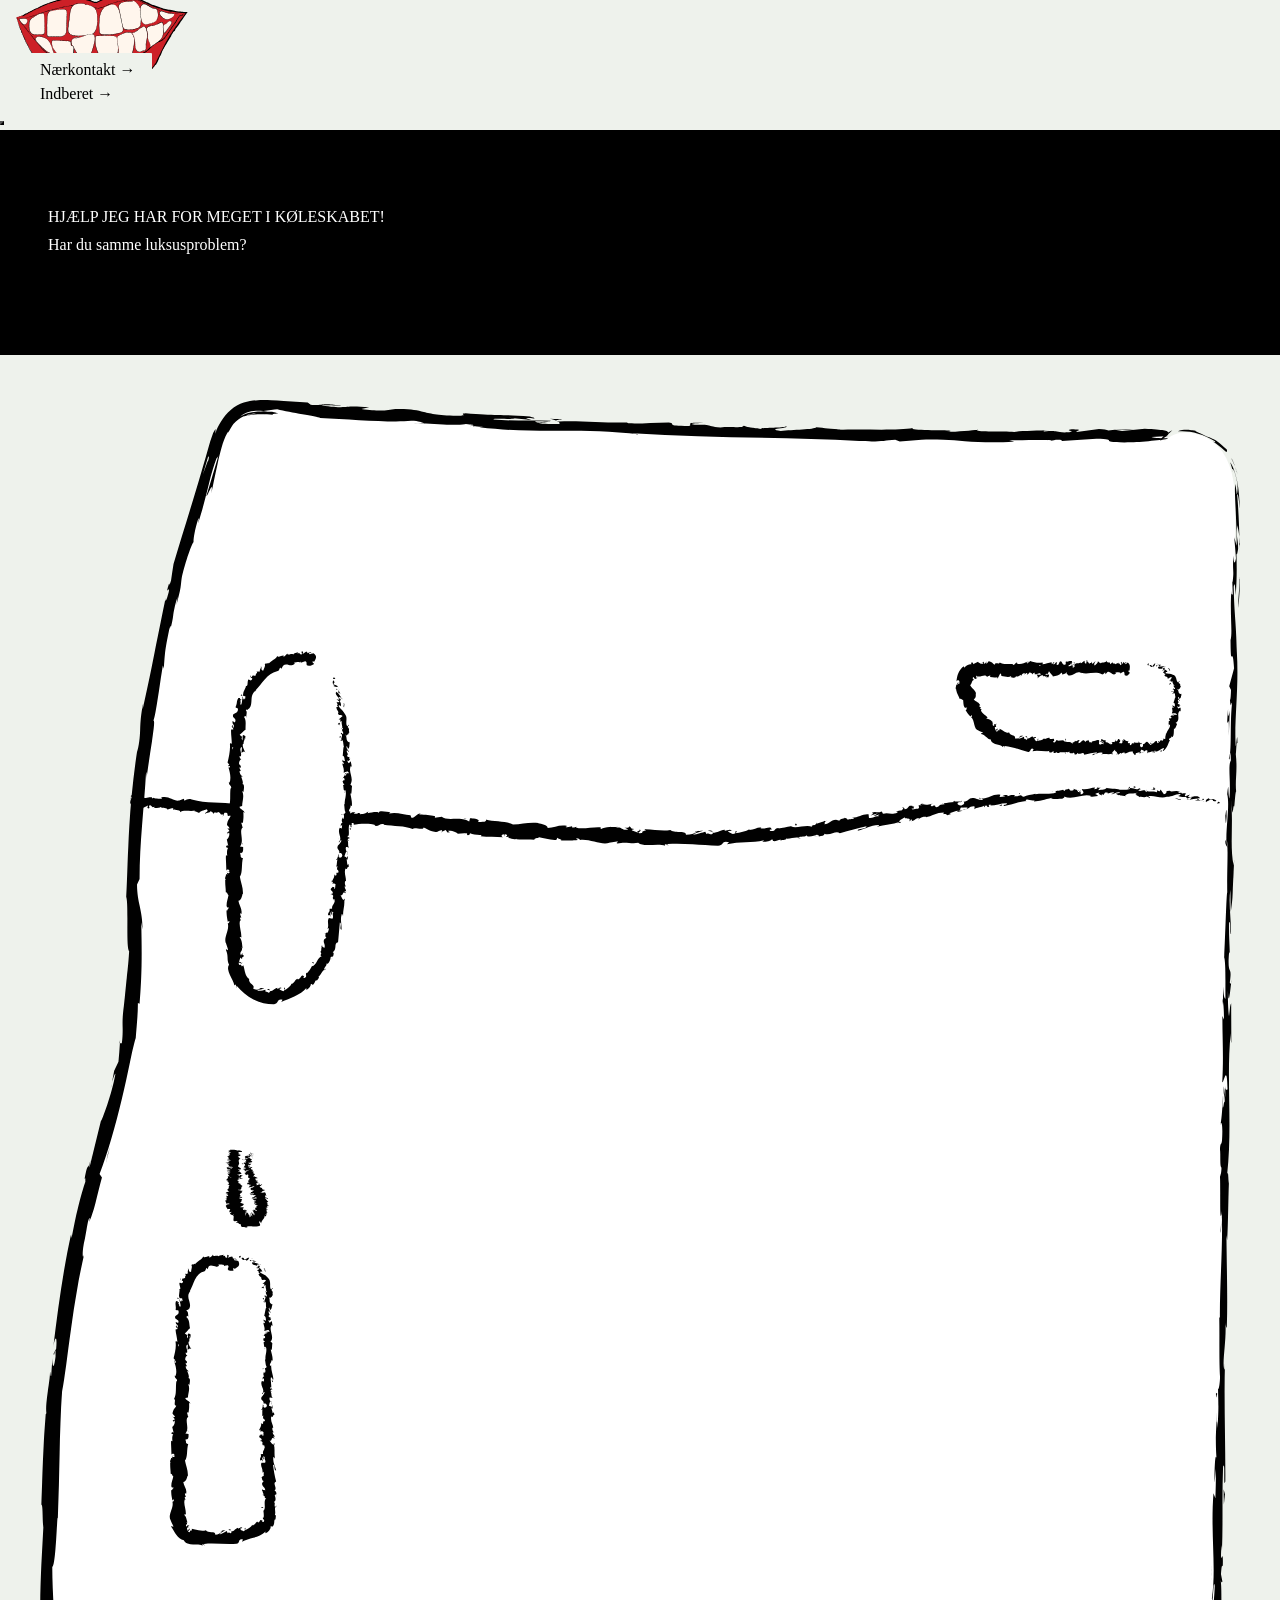
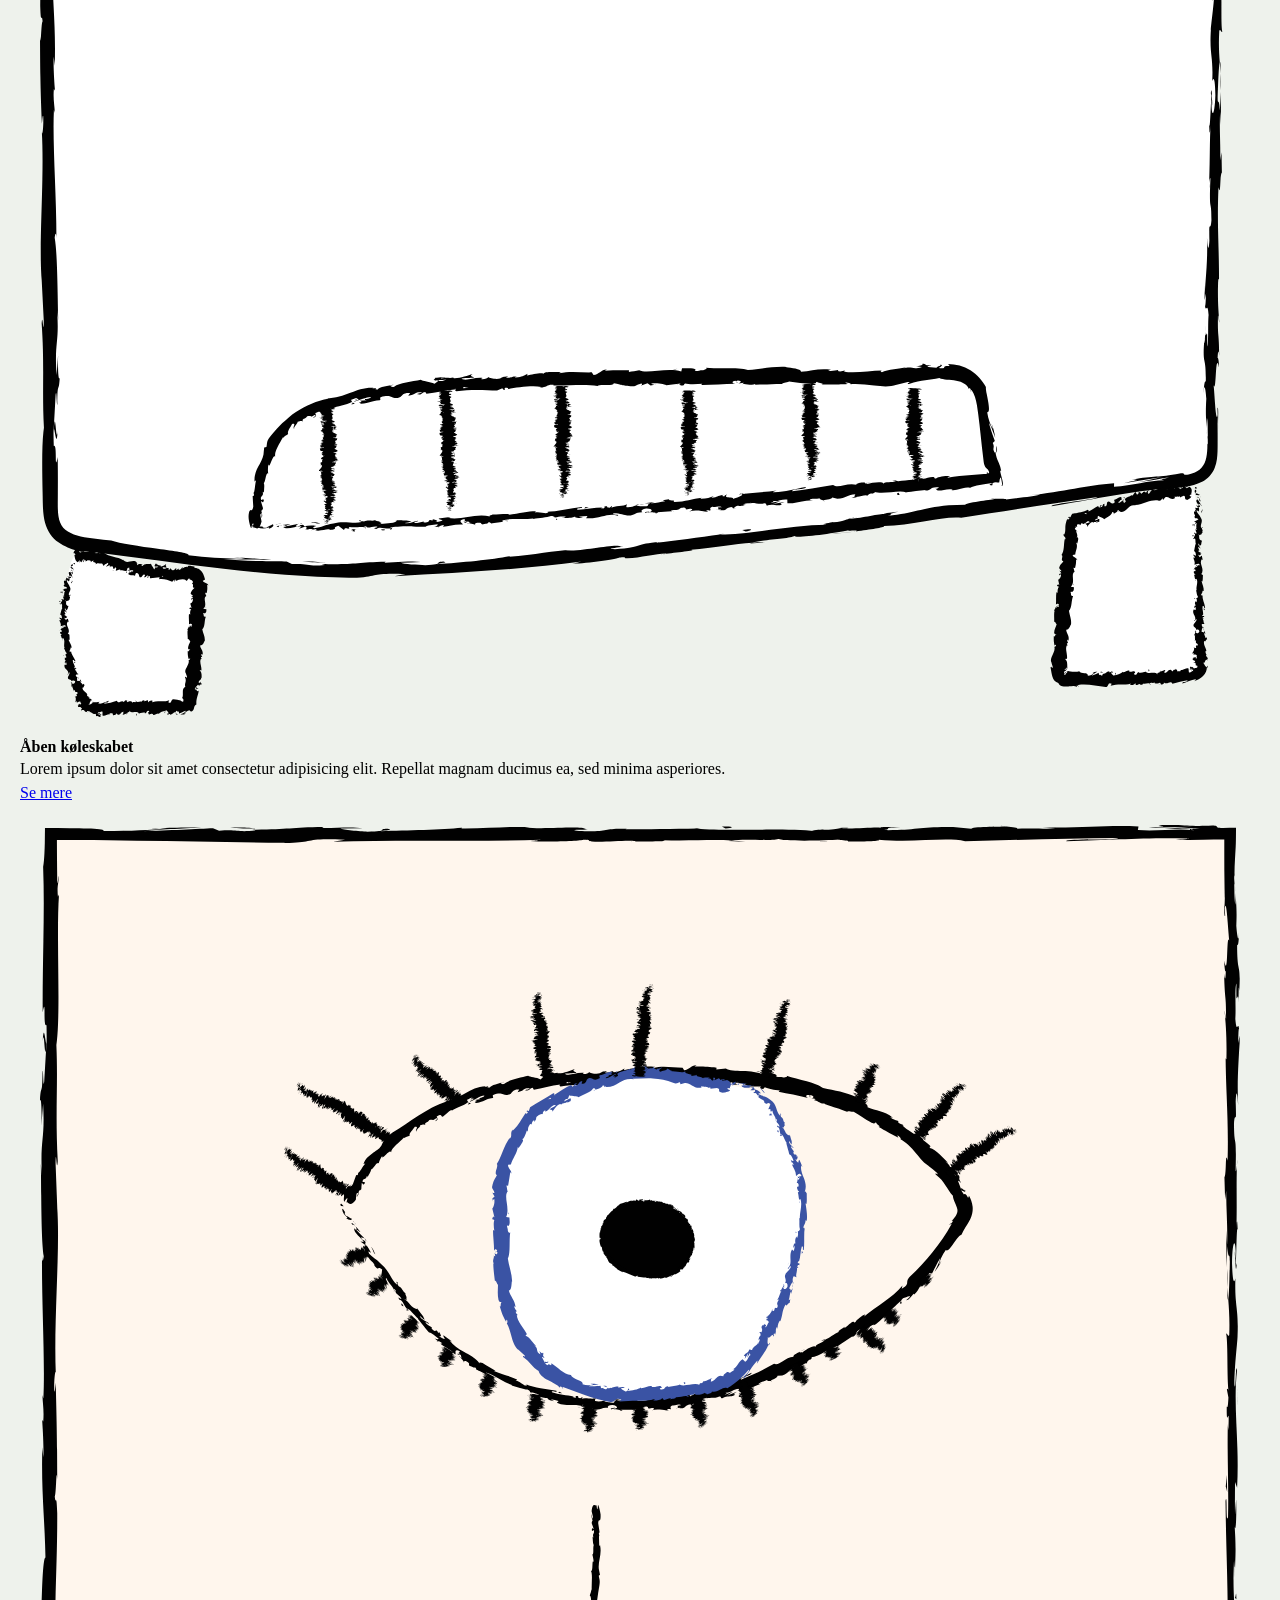
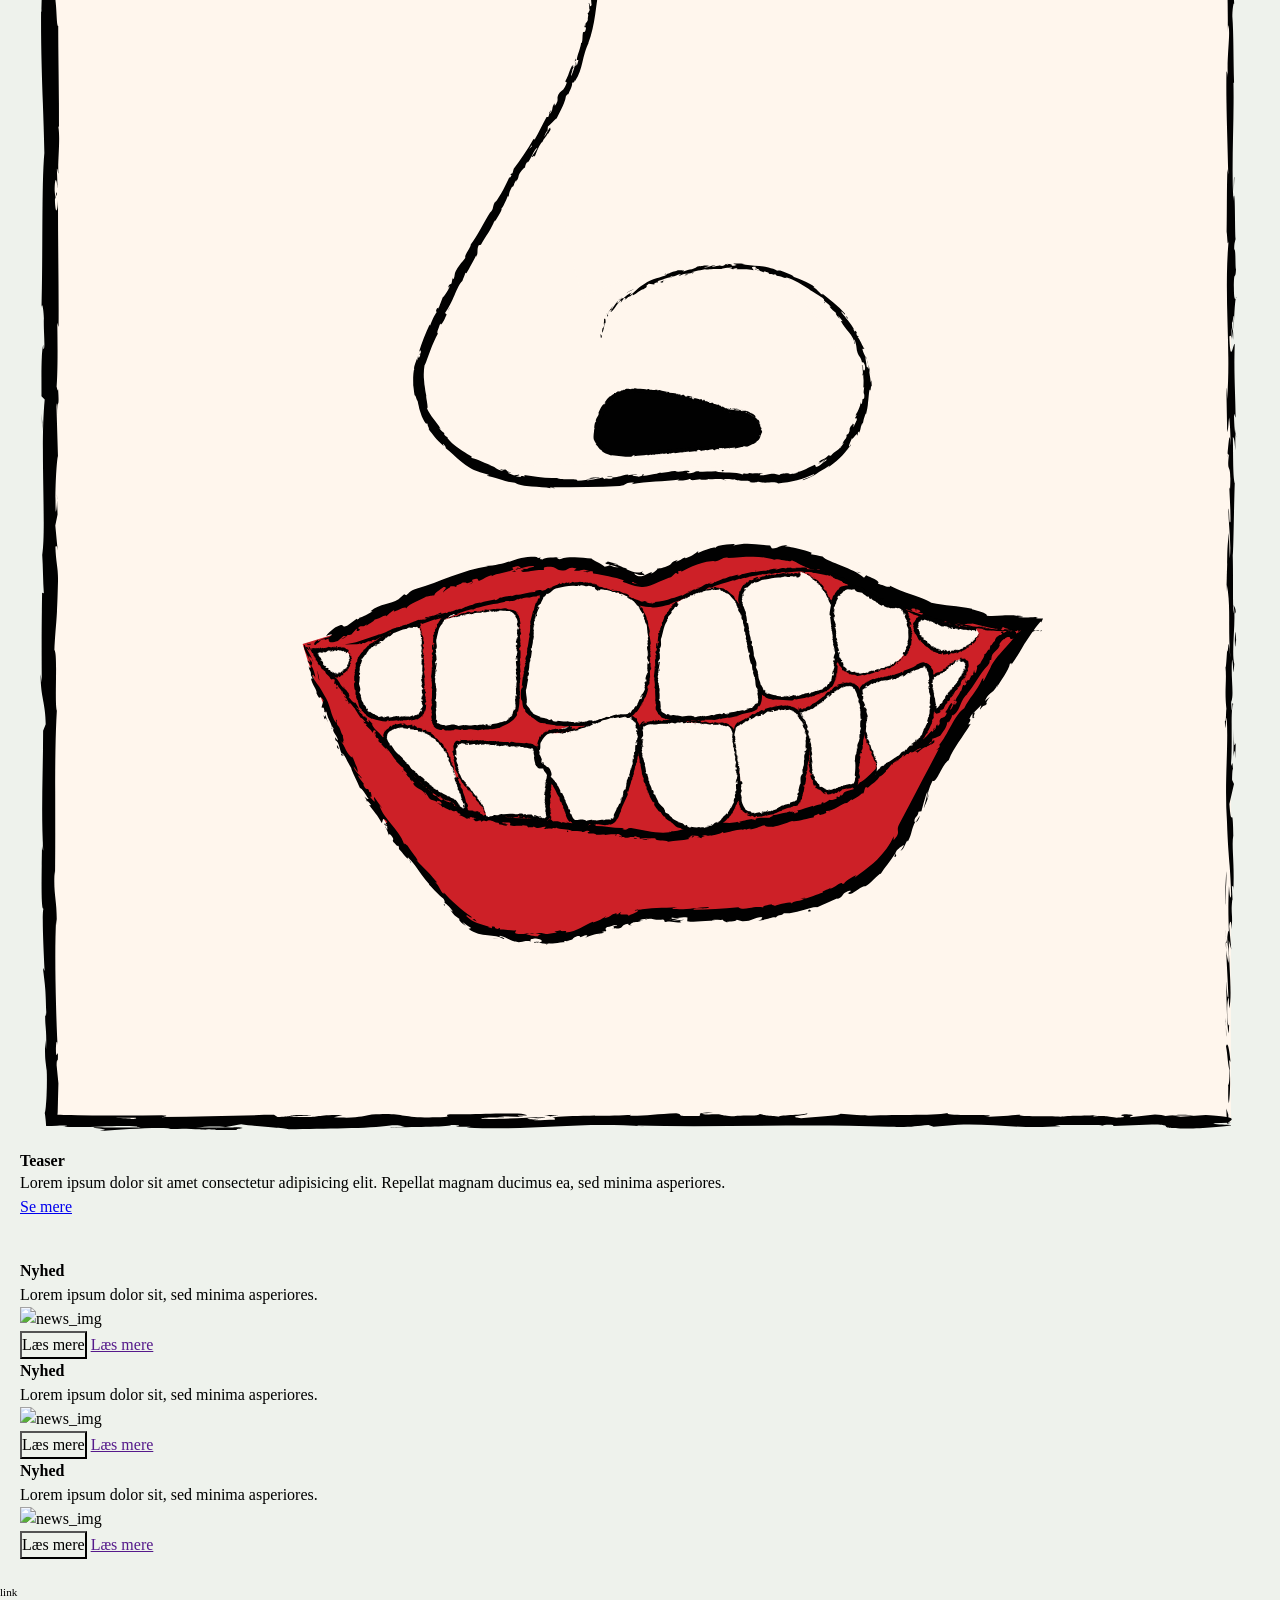
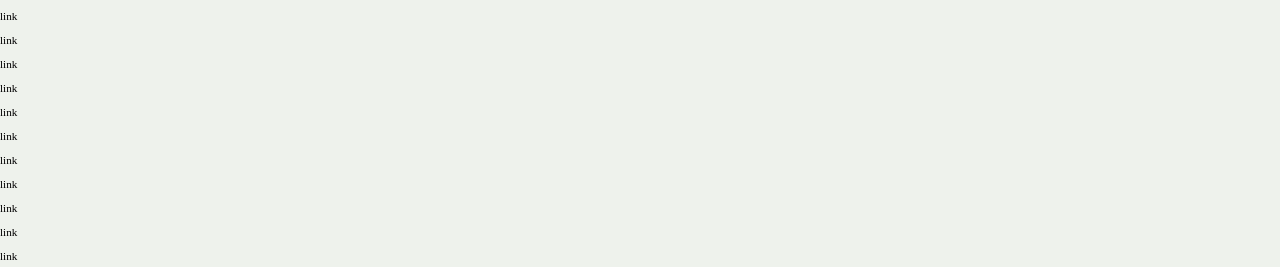
==== commit 5264374d: "news" ====
--- a/index.html
+++ b/index.html
@@ -19,7 +19,7 @@
       <nav>
         <div id="logotype-wrapper" class="logo">
           <a href="index.html">
-            SE DUFT SMAG SE DUFT
+            SE DUFT SMAG SE DUF
             <svg id="Layer_2" data-name="Layer 2" xmlns="http://www.w3.org/2000/svg" viewBox="0 0 913.88 483.56">
               <defs>
                 <style>
@@ -5173,19 +5173,40 @@
           <h3>Nyhed</h3>
           <p>Lorem ipsum dolor sit, sed minima asperiores.</p>
           <img src="" alt="news_img" />
-          <a class="cta_btn" href="">Læs mere</a>
+          <button popovertarget="news_popover">Læs mere</button>
+          <a class="cta_btn" href="" popovertarget="news_popover">Læs mere</a>
+
+          <div id="news_popover" popover>
+            <button popovertarget="news_popover">luk</button>
+            <h4>Lorem ipsum dolor sit.</h4>
+            <p>Lorem ipsum dolor sit amet consectetur adipisicing elit. Sequi commodi laborum ex obcaecati blanditiis minima enim esse incidunt doloremque numquam!</p>
+          </div>
         </article>
         <article class="news_card">
           <h3>Nyhed</h3>
           <p>Lorem ipsum dolor sit, sed minima asperiores.</p>
           <img src="" alt="news_img" />
-          <a class="cta_btn" href="">Læs mere</a>
+          <button popovertarget="news_popover">Læs mere</button>
+          <a class="cta_btn" href="" popovertarget="news_popover">Læs mere</a>
+
+          <div id="news_popover" popover>
+            <button popovertarget="news_popover">luk</button>
+            <h4>Lorem ipsum dolor sit.</h4>
+            <p>Lorem ipsum dolor sit amet consectetur adipisicing elit. Sequi commodi laborum ex obcaecati blanditiis minima enim esse incidunt doloremque numquam!</p>
+          </div>
         </article>
         <article class="news_card">
           <h3>Nyhed</h3>
           <p>Lorem ipsum dolor sit, sed minima asperiores.</p>
           <img src="" alt="news_img" />
-          <a class="cta_btn" href="">Læs mere</a>
+          <button popovertarget="news_popover">Læs mere</button>
+          <a class="cta_btn" href="" popovertarget="news_popover">Læs mere</a>
+
+          <div id="news_popover" popover>
+            <button popovertarget="news_popover">luk</button>
+            <h4>Lorem ipsum dolor sit.</h4>
+            <p>Lorem ipsum dolor sit amet consectetur adipisicing elit. Sequi commodi laborum ex obcaecati blanditiis minima enim esse incidunt doloremque numquam!</p>
+          </div>
         </article>
       </section>
     </main>
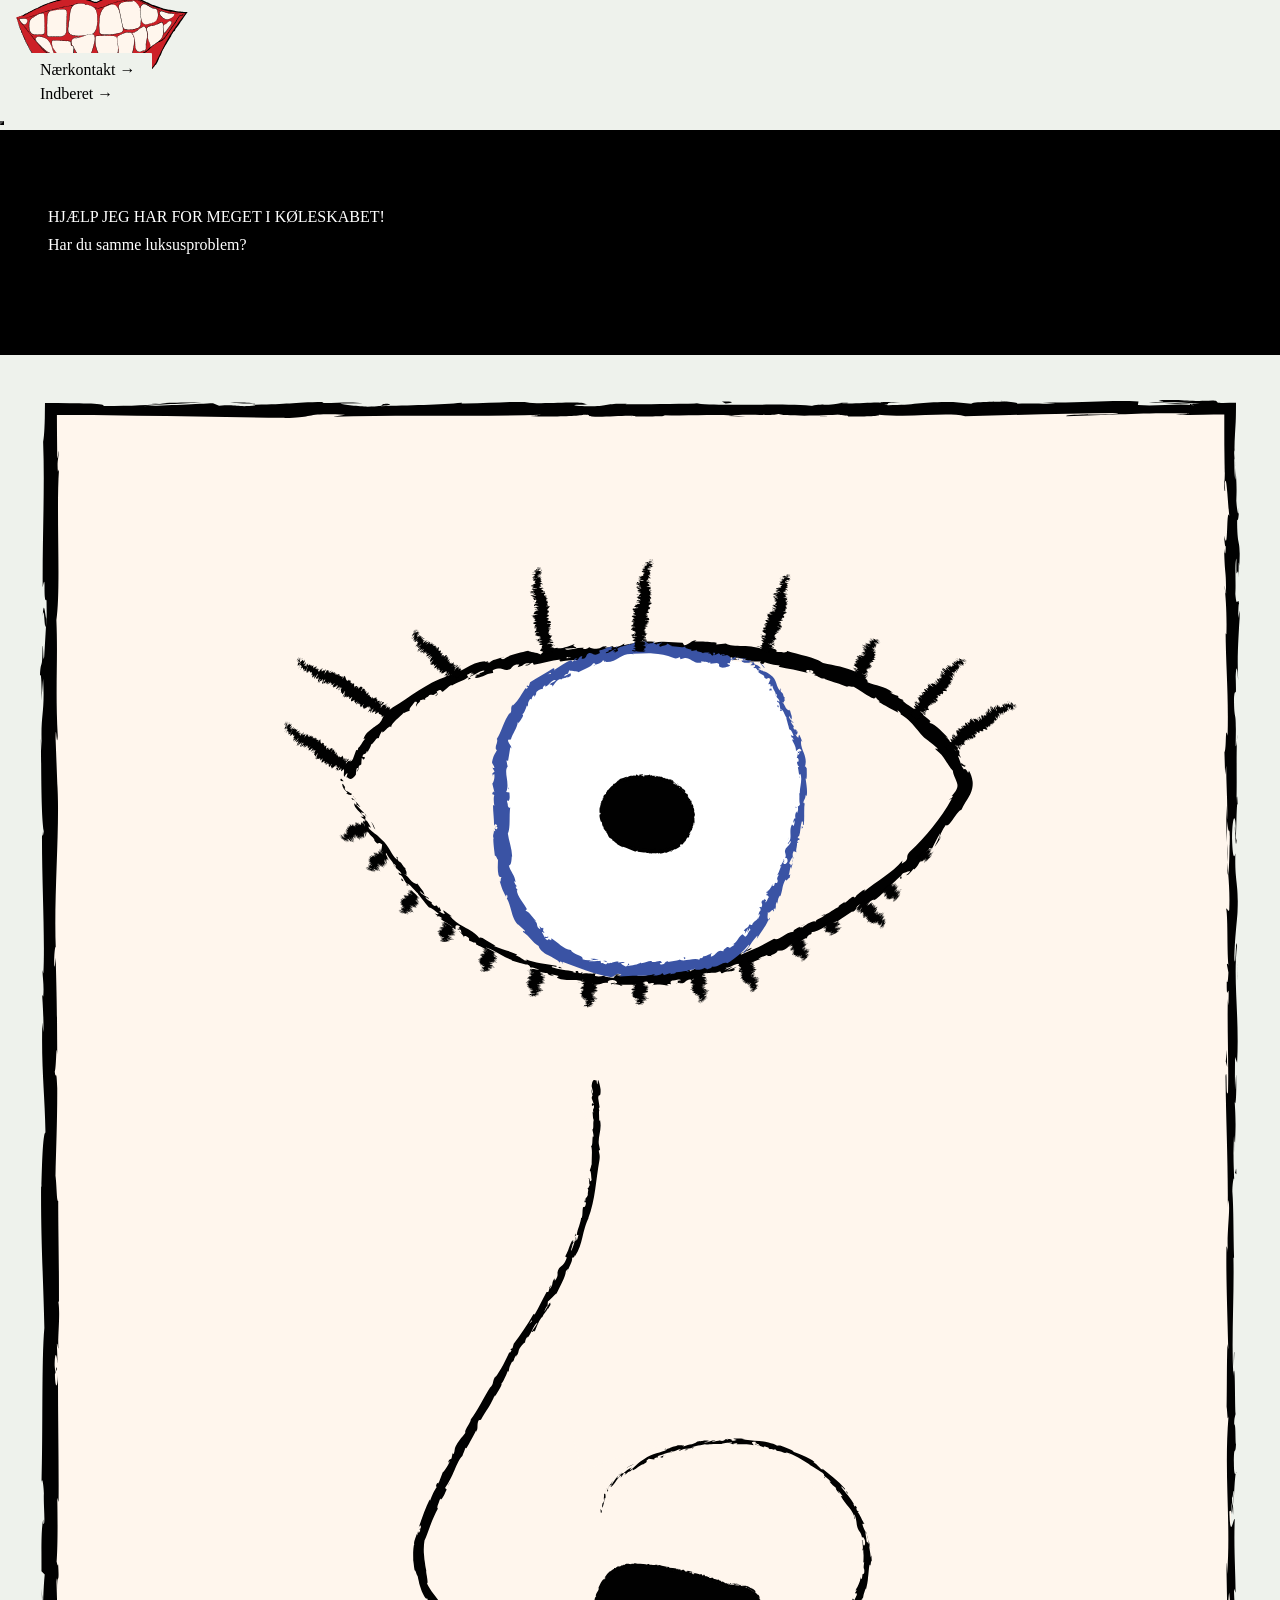
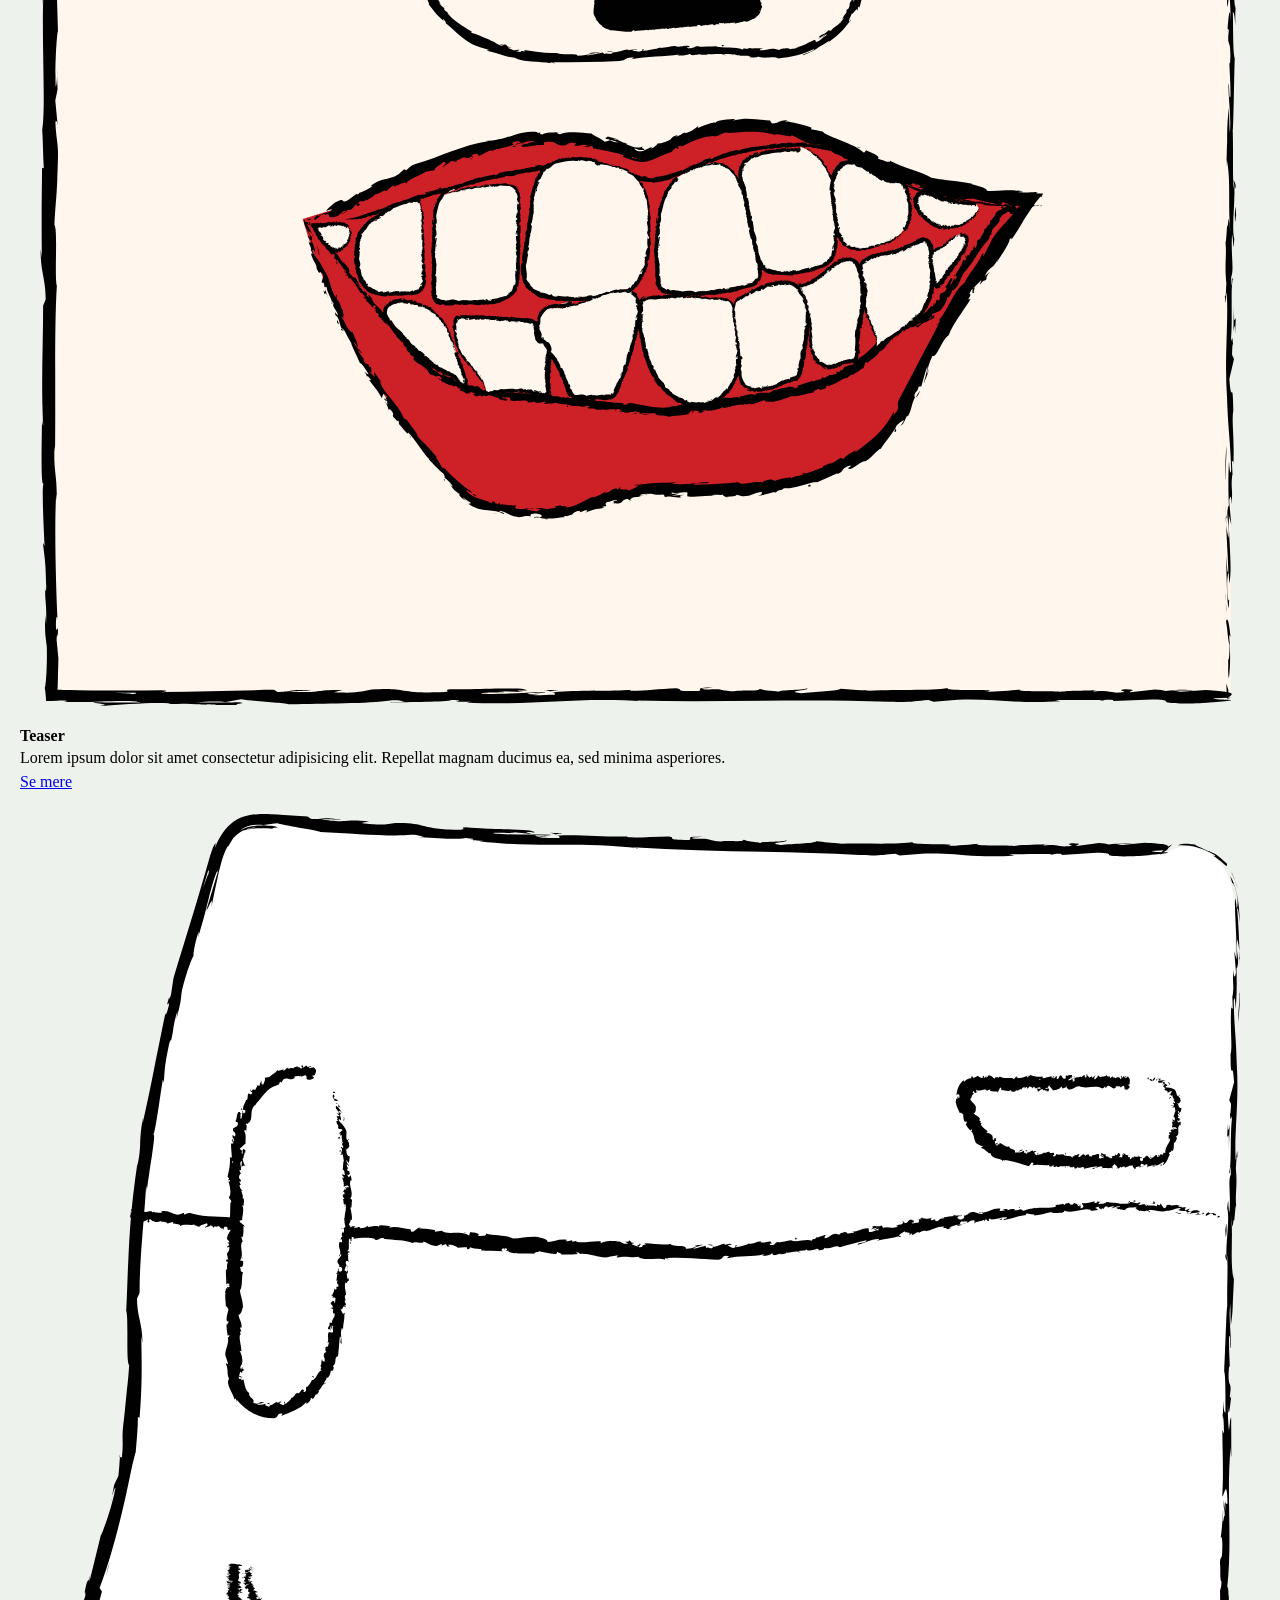
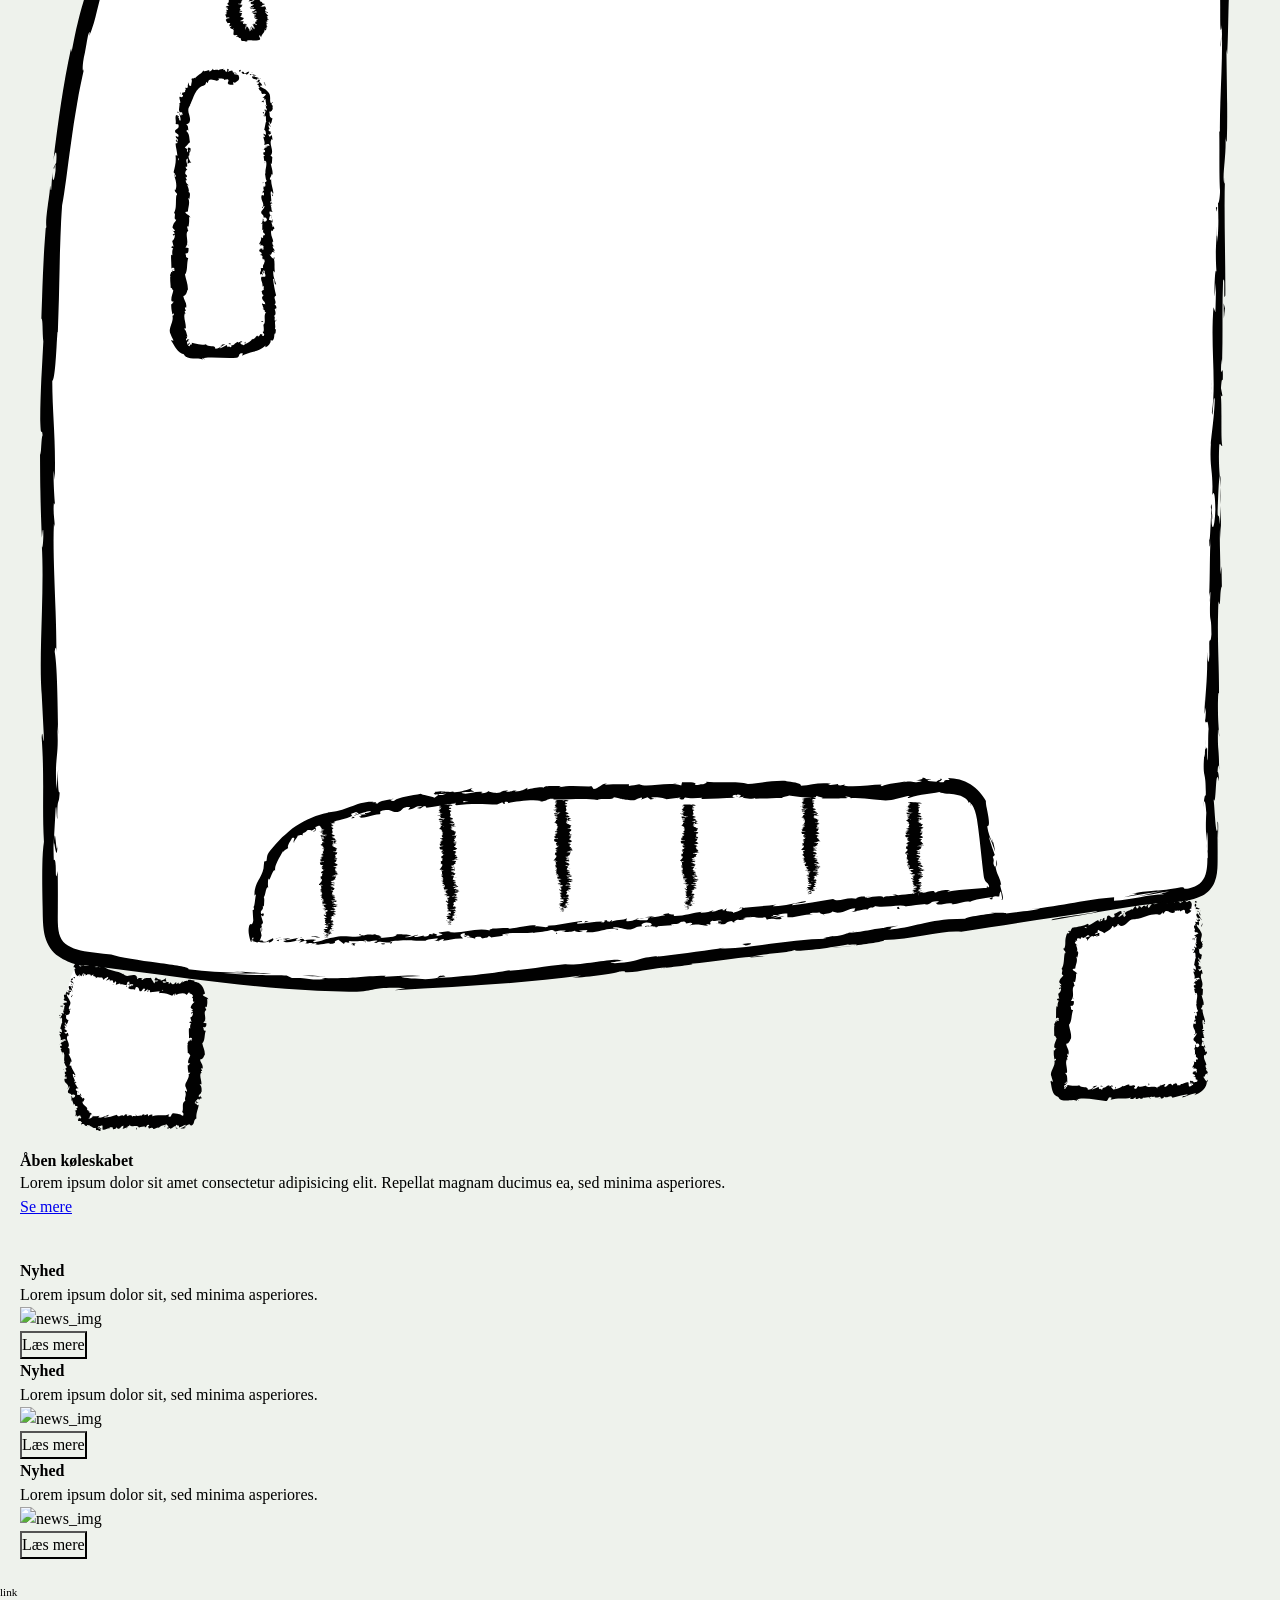
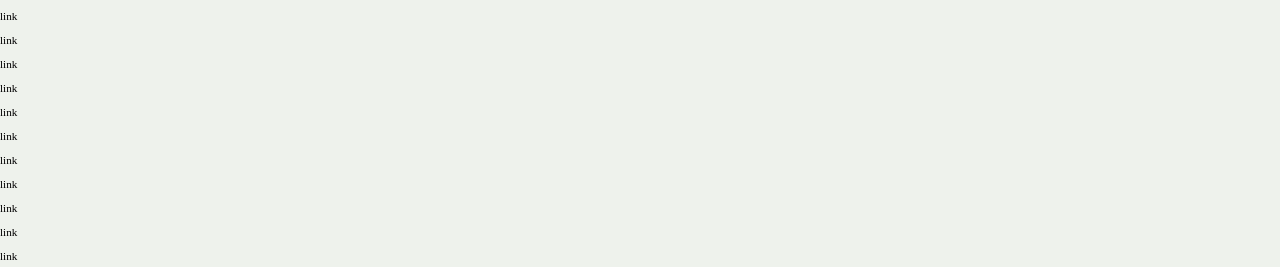
==== commit 83081fcf: "ny infografik" ====
--- a/index.html
+++ b/index.html
@@ -1287,6 +1287,2968 @@
       <section id="daily">
         <article class="daily_card">
           <section class="koleskab_lukket">
+            <a href="sanser.html">
+              <svg id="Layer_2" data-name="Layer 2" xmlns="http://www.w3.org/2000/svg" viewBox="0 0 589.05 935.73">
+                <g id="ramme">
+                  <g id="ramme-2" data-name="ramme">
+                    <rect x="4.85" y="3.93" width="579.73" height="927.38" fill="#fff6ed" />
+                    <g>
+                      <path d="M582.59,931.31c.26,1.58.84.69.73-3.68l-.99-3.1.26,6.79Z" fill="#010101" />
+                      <path d="M584.43,901.9c-.48-5.14-1.33-11.07-2.24-7.74.95,5.09.56,6.32,1.69,11.81.12,4.38-.32,7.64-.68,6.9.25,1.55-.22,6.8.4,9.15.77-5.69.8-12.9.16-20.44.22-1.62.48-.05.66.32Z" fill="#010101" />
+                      <path d="M585.98,474.44l-.12,2.75c.07-.75.1-1.7.12-2.75Z" fill="#010101" />
+                      <path d="M586.52,209.59c.02,2.02.12,2.86.21,2.96-.07-1.87-.13-3.41-.21-2.96Z" fill="#010101" />
+                      <path d="M587.62,164.37c-.02.97-.05,1.79-.07,2.67.09-1.02.14-2.04.07-2.67Z" fill="#010101" />
+                      <path d="M585.98,474.44l.31-7.08c-.32-.5-.24,3.63-.31,7.08Z" fill="#010101" />
+                      <path d="M582.03,842.95c.05,1.48.14,2.71.26,3.84-.04-1.22-.07-2.39-.1-3.61-.05-.07-.1-.12-.16-.23Z" fill="#010101" />
+                      <path d="M586.78,591.19v2.15c.11.63.25,1.23.4,1.79l-.4-3.94Z" fill="#010101" />
+                      <path d="M586.93,680.79c.04-2.03-.81-2.73-1.17-3.51.35,1.14.51,2.64.58,4.42.16.03.35-.23.6-.91Z" fill="#010101" />
+                      <path d="M585.45,822.87l.12,2.52c-.03-.66-.08-1.76-.12-2.52Z" fill="#010101" />
+                      <path d="M586.96,527.06c.13-.15.24-.47.3-.82-.11,0-.21.32-.3.82Z" fill="#010101" />
+                      <path d="M480.72,927.35c-.07.06.03.1,0,.15.52-.08.68-.14,0-.15Z" fill="#010101" />
+                      <path d="M584.59,931.53l-1.44.05c-.15.16-.31.32-.31.47l1.75-.52Z" fill="#010101" />
+                      <path d="M588.7,81.62c0,.16,0,.22-.02.37.1,2.18.08.94.02-.37Z" fill="#010101" />
+                      <path d="M1.36,106.22c.75-8.61.97,14.01,1.81,1.05-.33,1.21-1.32-11.78-1.81-1.05Z" fill="#010101" />
+                      <path d="M582.14,840.63c0-1.21,0-2.44,0-3.67-.03,1.67-.02,2.8,0,3.67Z" fill="#010101" />
+                      <path d="M3.17,107.27h0l.08-1.34c-.04.55-.06.87-.09,1.34Z" fill="#010101" />
+                      <path d="M471.6.32c.39.15,1.15.26,1.94.37-.07-.09-.5-.19-1.94-.37Z" fill="#010101" />
+                      <path d="M586.99,32.99l.11-3.51c-.08,1.39-.1,2.52-.11,3.51Z" fill="#010101" />
+                      <path d="M397.84,1.51c-1.91-.06-2.56-.18-5.17-.07.24.04.48.07.79.1.94-.11,2.2-.17,4.38-.04Z" fill="#010101" />
+                      <path d="M321.07,1.52c.41.06.94.11,1.42.17.76-.01,1.65-.03,2.43-.04l-3.85-.12Z" fill="#010101" />
+                      <path d="M247.42,927.76c1.68.24,2.73.5,3.54.76-1.18-.6,10.09-.81-3.54-.76Z" fill="#010101" />
+                      <path d="M582.51,842.91c-.21-.45-.32-1.1-.36-2.28.02.88.03,1.73.05,2.55.13.22.24.27.32-.27Z" fill="#010101" />
+                      <path d="M394.72,8.17l-12.2-.12c3.41.08,7.84.12,12.2.12Z" fill="#010101" />
+                      <path d="M8.29,623.14l.1,2.8c.02-1.08,0-2.07-.1-2.8Z" fill="#010101" />
+                      <path d="M346.33,8.17c-2.18-.3-4.49-.47-6.87-.58-.5.07-1.08.12-1.42.22l8.28.37Z" fill="#010101" />
+                      <path d="M250.99,928.52s-.03,0-.03,0c0,0,0,0,.03,0Z" fill="#010101" />
+                      <path
+                        d="M331.33,926.52c-11.62-.02-5.46,1.08-7.92,1.72-13.87.32-6.42-.82-11.14-1.38-8.66.29-15.3,1.31-21.76,1.27-.48-.18-1.74-.25-.27-.48-9.16.88-27.18.04-37.85,1.15-.79-.1-1.19-.19-1.39-.28,1.73.56,1.99,1.12,1.64,1.52-5.21.02-9.67.7-11.63-.02,3.19.02,3.46-.27,4.95-.5l-5.46.31c-4.91-1.04,7.45-.36,7.45-1.13-10.65.34-23.05,1.2-31.21.91-1.7-1.02,19.07-.34,8.19-1.25l12.62.39c-9.65-1.61,7.67.11-1.19-1.61-16.61-.3-18.58.52-35.15.22-3.73.57,1.23.84-2.5,1.4-23.55,1.02-18.54-2.56-35.85-1.2-4.48.68-6.22,1.97-18.55,1.29l4.2-1.15c-16.08-.11-9.18,1.66-26.02.88,2.99-.45,12.64-.38,10.21-.52-10.91-.91-7.72.65-16.1.65l-1.74-1.02c-17.12.16-35.98.9-54.94,1.08,1.05-.3,4.3-.62-.14-.93-8.77.19-17.97.22-27.25.16-4.64-.05-9.29-.11-13.92-.16-2.31-.04-4.62-.08-6.92-.12l-1.72-.03c-.38,0-.31-.01-.42-.02l-.21-.02-.77-.07c.04-.4.07-.8.11-1.2.04-1.63.08-3.24.12-4.85.08-3.2.16-6.35.24-9.42l-.88-8.81c.01-2.05.4-3.8.57-1.58.33-8.99-.56-.47-.9-4.79-.06-5.11.51-6.76.77-3.51-.75-15.87-1.61-45.19-.67-61.91l.26,3.26c.36-13.02-1.8-14.69-.98-26.76l.16,2.31c.38-28.25-.42-59.47.9-81.02-1.27-4.1.57-27.96-1.2-29.78.88-16.13,1.19-11.51,1.78-34.23.08-6.07-1.1-9.04-1.29-16.54l.92-.18-.97-10.18,1.11-5.42-.24-7.04c-.05,2.8-.42,5.96-.68,5.53-.42-10.99.64-26.79,1.12-27.06l-.78-26c.37.58.5,4.93.74,8.37-.94-13.88.97-2.52.11-15.24-.21,1.7-.55-.92-.74-1.21.56-6.34.56-20.77.33-31.45l.64,2.05c.16-19.28-.31-40.65-.29-62.3-.3,7.76-1.4,5.98-1.51-.37l.98-2.54c-.6-4.1-.37,6.63-1.11-1.78.11-8.08,1.11-5.44,1.43-.79l-.34-9.83c.29-.58.45,1.73.82,2.33-.61-4.03.98-16.97-.07-22.79l.29-.55c0-21.64-.33-31.45-.38-49.07-.84-.34-.66-7.24-1.34-12.49.27-12.95.93-27.33.86-42.93-.42-10.97-.71-3.2-1.22-8.13.77-.81.7-16.39,1.25-8.31-.13-18.73-.15-23.92-.78-47.61-.31,2.57-.45,5.46-.71,3.96-.13-4.3.32-9.78.69-9.16l.08,1.13c-1.15-26.59,2.24-61.37.64-82.54l.08,1.19-.83-21.96c.13-10.1.58,6.06,1.05-1.42-1.28-23.68.19-37.42-.67-56.93,2.27-15.1-.16-53.58,1.29-73.96l-.53,1.18c-.52-5.27.31-6.37.43-10.25-.41.55-.48,5.71-.77,2.44-.04-3.87-.08-7.76-.12-11.68-.01-2.79-.03-5.59-.04-8.42,3.55.01,7.12.03,10.7.04,4.73.04,9.48.08,14.24.12,9.52.13,19.09.26,28.67.4,19.16.31,38.36.67,57.27.87,16.73.14,9.49-2.76,30.59-1.49l-5.99.99c33.76-1.19,69.04.04,102.09-.97-1.97.23-2.03.53-5.25.52,6.98.72,25.82.04,25.93-.55,5.15.07,1.19.53,4.36.83,7,.42,17.58-.92,21.3-.2.63.12-1.97.23-3.25.29,4.56-.35,21.26.09,16.89-.74,12.41.4,23.73-.37,33.63.12,6.45-.93,21.24.45,23.28-.87-.89,1.36,21.75,1.09,29.59.46-2.63.41,6.82.43,3.74.99,8.95-.02,17.15-.27,15.59-.97,16.49,1.62,33.15-1.31,42.43.77,26.59-.73,51.2-1.22,75.11-1.54-.86,1.35-26.44.13-25.41,1.55,22.69-.56,35.78-1.72,58.28-1.39,5.83.19-3.31.59-5.28.82,4.76-.12,9.46-.18,14.09-.21,3.53-.01,7.01-.02,10.44-.03,0,5.15.01,10.21.02,15.18.04,6.03.13,11.96.35,17.8-.13-.06-.26-2.23-.37-4.29.04,3.98-.2,9.25.42,8.8l-.17-3.88c.89-6.35,1.86,15.79,2.34,16.5-1.76-6.75-.44,19.92-2.67,9.21.12,2.62.41,5.9.82,5.3-.12,3.88-.36,5.11-.83,1.18.33,14.24.99,9.18.98,22.08-.3-.05-.41-2.65-.76-3.98.58,6.53,1.16,13.09.91,24-.18-.66-.41.61-.41-2.64.09,18.72,1.55,31.91.99,52.45-1.29-6.06-.43,6.99-1.55,8.08l.33,11.05.54-4.43c-.02,9.68.8,18.23.43,26.54l-.46-7.19.21,18.13.42-10.26c.58,9.79,1.42-1.05,1.11,11.83-.11-2.62-.01,9.68-.67,14.72v-.03c.35,4.79.73,9.71.45,16.87-.36,1.86-1.24-1.5-1.48-.29.94,4.72.26,22.66,1.26,28.64-.23-1.99-.82-2.1-.94-1.44l.76,3.96c-.24,4.48-.36,5.14-.83,4.41-.14,13.48,1.42-4.28.81,11.72-.06-1.26-.18-.66-.29-3.27-.32,16.07.48,31.05.11,45.81-1.13,4.36-.28-12.9-1.23-7.91.2,21.29,1.35,44.09,1.09,64.69l.12-3.84c1.59,2.86-.79,15.34-.04,25.76-.12-2.55-.88-3.34-.71-2.66-.26,14.11.39,28.85.89,50.23l-.41-2.65c-.36,8.31-.21,21.9-.4,30.88.41,2.67.34,7.8.94,4.68-2.33,27.69,1.25,52.83-.69,77.4,0-2.94-.36-7-.36-4.67l.38,20.93c.69-1.66.42-2.74.96-7.14.41,2.65.73,8.56.73,13.74-.46-9.41-1.11.08-1.5,4.15.21-.68.45.71.66.37-1.23,10.93,1.39,1.83.56,16.76l-.36-.79c.19,5.59.67,10.73.56,16.76-.8,2.5-.37-5.95-1.03-6.33.05,8.46,1.52,16.7.72,24.36-.22-3.59-.23-8.76-.45-12.36-.94,8.34-.7,9.31-.85,15.5l.02-.61-.43,14.33.26-3.65c2.09,10.59.38,21.56,1.75,35.83-1.3-13.87-.75-2.29-1.66-3.35-.25,3.64-.53,9.18-.79,7.6.73,6.74-.58,11.26.49,20.77-.29.43-.03,7.21-.76,5.69.23,8.77.51-2.07.88-1.33,1,13.51-1.21,31.76.16,51.2.56,16.76,1.55,19.86,2.04,35.41-.47,5.25-1.07-4.3-1.07-4.3-.43,8.47-.35,14.84-.02,22.82-.26-1.62-.47.05-.8,2.48.08,6.4,1.07,4.28.63,12.73-.33-1.45-.85-3.31-1.18-6.4.27,7.55.82,15,1.08,22.81-.51,2.07-.77-4.71-1.11-7.47.23,8.78.46,22.75,1.27,25.46l.29-5.63c.04,3.2-.69,1.65-.84-.71-.63-7.52.28-10.85.57-11.28l.19,5.56c1.72-5.71-.28-22.35-.18-33.55l1.25,4.67-1.04-11.49c.32-2.44,1.02-4.11,1.21,1.42.62-8.03-.44-7.11.24-14.01.11-.76.17-.42.22.29l-.37-7.85c.26,1.54.88-1.3.7,3.51.72-14.08-.94-22.71,0-28.01l.08,1.18c-.42-19.54-.92-1.89-1.99-16.54l2.26-9.86-.92-1.92c.03-2.02.1-6,.47-5.27-.63-7.5-.4,1.28-.99-3.08.83-9.7-.39-26.75,1.07-28.94-.7-3.48-.54,9.28-1.02-1.08,1.57-2.95-.27-11.97.45-20.84.81,2.72.38,11.12,1.1,2.25-1.37-5.35.3-17.26.04-24.73-1.09-.35-.45-16.26-.82-28.8.37.79.6-23.61.99-35.27l.18.34c-1.1-2.26-.89-14.3-1.12-23.06.66.34.92,1.92,1.22,6.67v-8.24c-.36-1.94-.54-4.51-.67-9.86l.82,2.07c-.05-10.97-.97-22.08-.42-36.2-.77-.79-2.14,11.22-2.65-3.7.42-.55,1.13-1.1,1.3,2.8-.05-1.28-.35-4.56-.17-7.14l.7,5.96c.31-6.43-.58-3.36-.52-8.5.59.1.42-3.8.89-3.07.06,1.31-.25,4.48-.01,6.45.11-5.79.46-12.8.91-15.11-.34.5-.8,0-.87-4.24-.04-10.97.71-3.75,1.02-10.15-.41-2.66.02-9.65-.87-9.84,0-3.21.42-3.8.66-5.04-.39-5.68-.11-26.51-1.05-20.11l-.06,1.46c-.01-.27-.02-.59-.04-.93v.05-.05c-.88-18.6.5-38.64.12-57.1l.3.03c-.34-11.02-.2-24.52-.84-32.39,0-3.26.54-7.69.89-6.3-.22-8.42-.56-9.37-.07-21.53.52,8.47.46-2.92.38,8.68.26-10.94.73-13.42-.08-25.17.76,4,.96-8.24.73-13.44l-.54,7.67c-.11-5.85-.04-10.96.02-16.16l1,2.81c1.21-22.4-2.07-40.39-.03-57.44-.7-5.92-.49,12.16-1.31,6.87.13-10.3,1.57-21.04,1.57-24.26.55-14.11-1.46-13.17-1.08-27.93-.36,1.89-1.31,3.67-1.64-7.36.13-10.31,1.49-12.67,1.78-6.16.03,2.47-.08,3.67-.2,3.56.13,3.33.28,7.7.67,3.62l-.36-1.34c.36-5.11.33-19.3.91-15.97-.34-7.79-.58-3.33-.77,2.44.52-13.22.02-20.66.36-34.27-.2,2.16-.61,4.16-.61,2,.44-19.96-.68-8.79-.83-22.32.54-7.68,1.3,2.75.84-10.86.37-8.31.94-1.76,1.23,1.54-.69-12.41.45-23.18.58-30.26l.29,6.53c-.17-3.91-.17-7.11-.16-10.37l-.71,3.73c.12-3.84.13-7.09.42-7.01-.47-3.95-1.18,3.03-1.82-4.82.36-5.11-.39-15.58.56-17.34-.32,16.09.95-1.78,1.1,11.84-.11-2.63-.11-5.83.02-9.68.11-.58.2.54.25,1.59.84-15.39-1.07-7.08-1.05-23.03.53,2.03,1.01-3.7.9-6.3-.01,6.43-.89,3.08-1.3-2.82.41-10.23-.31-11.12-.26-16.47l-.2,6.11c-.53-2.07-.46-7.19-.63-14.32.41-.61.29,6.48.47,3.93-.41-3.46-.28-7.31-.05-11.47.11-2.08.23-4.24.36-6.46.02-.56.05-1.12.07-1.68.02-.8.04-1.6.05-2.41.03-1.74.04-3.51.03-5.29-2.08,0-4.21.05-6.31.13-.24-.01-.46-.02-.67-.03-.19-.01-.36-.02-.53-.04-.25-.03-.46-.05-.65-.08-.37-.05-.63-.11-.81-.17-.36-.11-.4-.24-.42-.35-.05-.24-.01-.46-2.26-.58-12.37.69-13.4-.73-26.41-.16,3.75.72,4.4.54-4.75,1.24l21.38-.5-13.72,1.04c6.45.01,13.62-.45,17.48-.33-6.54.58-5.87.41-2.78,1-8.83-1.07-17.5.63-27.71-.1l.31-1.77c-15.34-.79-27.26.91-47.19.46l6.4.31c-2.67.7-12.3.1-18.75.38.6-.59-3.43-.81-6.19-1.18.33.44-14.58-.04-16.39,1.14l-8.89-.78c-16.09-.32-18.36,1.69-33.83,1.49,4.66-.64-2.37-1.06,7.99-1.52-5.16,0-9.81-.11-9.89.3-3.02-.37-14.32.8-19.06.24-2.18.26-2.89.88-8.68.83-.63-.12.02-.29.02-.29-.02.29-9.08.4-4.01,1.05-15.9-1.85-44.45.13-58.3-1.45-11.27.2-24.85.39-35.07.43.66-.18.03-.3,1.97-.23-14.11-.55-8.68,1.7-24.73,1.09-8.2-.96,8.53-.52,3.41-.88-2.23-1.95-19.38.27-30.19-.87l2.62-.11c-8.26-.66-20.15.74-33.65.6,0,0,.66-.17.08-.29-9.23.99-26.7,1.32-39.68,1.6,4.04-.76,5.9-.4,3.43-1.18-5.82.11,1.7,1.24-9.91,1.46-3.78-.42-12.16-.78-13.27-1.61l10.96-.04c-5.61-1.07-14.18.04-19.96-.15l.74-.47c-16.79.15-17.03,1.33-35.07,1.25l1.87.35c-9.86,1.17-8.27-.66-18.11.21l-2.98-1.18c-6.51.29-22.8,1.14-34.47,1.37,6.61-.88,20.27-1.33,28.72-1.85-6.45,0-21.92.09-25.28.67,2.6-.11,5.88-.4,8.44-.22-7.91.93-18.33,1.39-31.18,1.37.75-.75-2.58-1.07-7.72-1.23-2.57-.08-5.59-.11-8.78-.14-3.97-.03-8.16-.06-12.21-.09-.03,2.55-.06,5.05-.09,7.44-.04,1.62-.09,3.17-.16,4.6-.14,2.86-.34,5.27-.65,6.88.85,22.74-.36,45.11-.23,71.61,1.79-9.4.05,7.73,1.89,6.11.12,6.17.09,8.52-.03,9.08l-1.1,18.7c-.53,4.43-.4-5.87-.82-5.3-.14,13.51-.78,5.67-1.26,14.61.66-1.83.94,4.7.69,12.4l.85-10.85c.98,18.88-1.54,16.32-.57,35.35l-.58-6.02c.34,9.77-.01,36.03,1.46,45.6-.21,1.73-.71,4.01-.85-.29-.22,23.34,1.57,51.96.66,70.1l-.45-1.77c.13,4.35.84,7.58.39,13.03-.19-.28-.45-1.75-.47.26.15,2.3.79,11.57.52,17.34l-.5-4.93c-.59,22.77,1.23,34.94,1.54,54.03-1.32-.05-1.75,17.86-1.96,26.81l-.19-.31c-.16,26.51,1.09,45.03,1.61,69.58-1.43,15.24-.6,51.62-1.4,76.11.24-3.74,1.03.61,1.16,4.96-.27,5.75.92,15.89-.29,14.98l.02-2.05c-1.19,4.33-.87,16.14-.9,25.37l1.58,1.52c-2.3,24.12.85,63.21-1.22,76.37.4,5.82.39,13.03.79,18.8l-.85-.31c-.22,16.13-.32,24.18-.12,44.12l-.61-4.07c-.05,11.25,2.45,14.2,2.5,24.57l-1.27,3.12c.02,19.62-1.09,39.48.06,58.86-.19-.32-.55-.9-.6-4.07-.03,9.24-.86,35.72.88,32.37-1.13.23-.11,20.24.39,30.84l-.84-1.65c1.07,8.94,1.36,9.23,1.66,21.72-.11,2.96-.67,2.59-.45-1.34-.44,9.86.79,7.69.35,19.64l-.53-4.46c-.06,10.15.22,9.34.84,14.93.17,3.19.11,8-.07,12.2-.09,2.1-.22,4.05-.38,5.57-.08.76-.16,1.41-.24,1.92-.09.53-.18.81-.27,1.18.23,1.03.49,3.44.68,6.38,1.69-.09,3.5-.17,5.39-.2.81,0,1.64-.02,2.5-.02.74,0,1.49.02,2.25.04.81.29-1.37.46-2.47.55,16.97.57,25.23-.97,36.9-.15.24.28,1,.42,1.97.5-13.48-.02-24.33-.07-23.32-.13,0,.77,10.89.91,2.23,1.97,8.74-.58,23.68-1.84,34.3-1.48.51.07,1.02.15,1.4.27l-1.1.09c2.45.08,4.64,0,6.71-.12,3.39.13,5.54.22,8.79.23,1.26.64,12.48.34,17.91.38-.45-.84,6.66-.71,0-1.4.86.06-1.03.1-4.64.14-.82.02-1.78.04-2.31.09l.37-.07c-3.56.01-8.21.03-13.49.06,4.29-.43,8.77-.79,14.77-.32,2.79-.54,5.85-1.1,7.58-1.36,7.43,1.18,21.75,1.81,23.74,2.54,16.58-.47,39.05-.31,49.47-1.9,4.71-.2,5.42.45,7.18.7-2.72.16-5.96.13-7.43.36,9.42-.41,27.92-.16,30.17-1.26,11.88.5-6.68,1.02,9.65.84l-2.2.34c32.11,1.77,52.2-2.83,87.79-.55-2.47-.14-3.7-.2-4.2-.39,40.58,1,83.63-.94,123.67.65,11.38.32,12.62-.39,19.56-.92l2.47.91,11.88-1.05c16.84-.77,29.17,2.22,50.49.78l-2.75-.61c7.66.11,24.26-.36,22.98.34.78-.11,2.51-.64,5.5-.32l.23.47,18.81-.81c14.58.34-2.28,1.88,19,1.97,7.91-.18,22.53-1.38,19.56-1.7-3.19-.02-8.16-.3-8.4-.77l7.24-.25c1.31-1.4,6.88-2.83-10.88-3.8l-12.38.85-3.99-.68,10.42-.04c-5.91-.64-9.66-.07-13.85.31-.99-.36-2.73-.61-5.19-.75l-12.15,1.33c-1.47-.55,5.45-1.08-2.7-1.39-5.69.62,5.46,1.23-3.96,1.63-5.92-.63-4.19-1.15-11.14-.61-.98-.36.5-.59,3.25-.75-6.19.43-16.37.18-19.56.92-6.17-.78-20.88.2-20.27-1.12-1.94.32-10.89,1.04-16.58,1.09,10.38-1.58-21.27-.09-18.52-1.79-7.68,1.42-27.75.63-41.36,1.42.76-.11,2.26-.34,3.46-.27-7.66-.12-9.88-.55-14.81-.82-.98,1.18-12.91,1.44-19.34,2.17-9.39-1.13,5.7-1.38,2.75-2.47.47.95-16.31.95-13.12,1.74-7.18-.7-6.19-.34-9.88-1.32-1.26,1.47-6.69.25-12.64,1.15-10.39-.72-2.68-1.38-14.09-.93-5.43-.45,4.72-.97,4.72-.97ZM59.88,929.06v-.02c2.34-.02,4.33-.04,5.6-.05-1.17.01-2.78.03-5.6.06ZM37.07,929.08c2.78,0,6.24.02,9.89.03.8.29-.07.59-2.36.58,1.25-.2-4.13-.36-7.53-.61ZM85.32,934.92c-3.61.12-4.82-.05-5.31-.22,1.7-.03,3.7-.06,6.31-.1.1-.03.32-.07.43-.1-.34.16-.74.31-1.43.42Z"
+                        fill="#010101"
+                      />
+                      <path d="M91.81,933.81c.52-.02.81-.05,1.49-.06-.74-.07-1.44-.14-2.15-.19-.44.09-.89.18-1.28.26.66,0,1.33,0,1.94-.01Z" fill="#010101" />
+                      <path d="M585.84,477.67l.02-.48c-.03.4-.07.77-.12,1.01.04-.32.07-.32.1-.53Z" fill="#010101" />
+                      <polygon points="8.7 648.54 8.49 648.58 8.67 650.57 8.7 648.54" fill="#010101" />
+                      <path d="M582.95,603.31c-.07.24-.15.71-.22,1.65.06-.07.13-.78.22-1.65Z" fill="#010101" />
+                      <path d="M582.76,657.58l-.3,7.68c.17-3.32.25-5.74.3-7.68Z" fill="#010101" />
+                      <path d="M582.34,699.31c.15.53.26.68.36.82,0-.03,0-.06,0-.08l-.37-.73Z" fill="#010101" />
+                      <path d="M581.35,35.86c0-.56-.02-1.11-.04-1.61-.16-3.78-.1-1.21.04,1.61Z" fill="#010101" />
+                      <path d="M583.32,233.3c-.15-2.1-.3-4.16-.4-6.35-.06,3.51-.08,6.25.4,6.35Z" fill="#010101" />
+                      <path d="M396.06,8.18s0,0,.02-.01h-1.36,1.34Z" fill="#010101" />
+                      <path d="M582.93,217.77c-.17,3.51-.13,6.45-.01,9.18.06-2.88.14-6.28.01-9.18Z" fill="#010101" />
+                      <path d="M581.96,880.16l-.03,2.01c.06-.03.1.09.14.24l-.1-2.25Z" fill="#010101" />
+                      <path d="M582.06,882.4l.1,2.23c0-1.03,0-1.91-.1-2.23Z" fill="#010101" />
+                      <path d="M582.37,889.34l-.21-4.7c0,1.63-.03,3.63.21,4.7Z" fill="#010101" />
+                      <path d="M582.35,824.92l-.31-.63c.06.34.16.57.31.63Z" fill="#010101" />
+                      <path d="M582.26,808.13c-.07,4-.65,10.05-.46,15.63l.24.52c-.45-2.63.73-12.35.22-16.15Z" fill="#010101" />
+                      <path d="M586.04,738.07l-.24,14.07c.33-2.46.76-5.69.84.7.97-17.73-.73,3.66-.6-14.77Z" fill="#010101" />
+                      <path d="M586.51,694.45c.15,7.56.47-.09.66.31-.3-4.79-.37-5.95-.66-.31Z" fill="#010101" />
+                      <path d="M586.51,379.27l.77.76c-.11-5.83-.3-.06-.77-.76Z" fill="#010101" />
+                      <polygon points="582.55 319.02 582.07 324.68 582.77 327.38 582.55 319.02" fill="#010101" />
+                      <polygon points="588.01 283.42 588.12 285.97 587.84 276.25 588.01 283.42" fill="#010101" />
+                      <path d="M334.73.77l1.76.95c3.94-.17,4.76-1.23-1.76-.95Z" fill="#010101" />
+                      <path d="M106.2,1.74c-2.49-.47-8.92-.78-12.88-.31,5.14.07,10.26.43,12.88.31Z" fill="#010101" />
+                      <polygon points="1.12 587.94 .81 583.34 1.07 592 1.12 587.94" fill="#010101" />
+                    </g>
+                  </g>
+                </g>
+                <g id="mund">
+                  <g id="mund-2" data-name="mund">
+                    <g>
+                      <path
+                        d="M141.24,693.73c22.92-12.4,46.07-24.9,71.16-31.94,25.09-7.04,52.64-8.26,76.7,1.74,1.93.8,3.9,1.69,5.99,1.7,2.65.01,5.07-1.38,7.4-2.63,23.88-12.85,53.22-15.07,78.76-5.97,8.95,3.19,17.38,7.66,26.04,11.56,24.81,11.15,51.76,17.52,78.94,18.67-19.22,26.6-38.57,53.42-52.29,83.24-5.26,11.43-9.83,23.51-18.29,32.83-6.24,6.87-14.3,11.86-22.71,15.77-12.44,5.79-25.9,9.4-39.57,10.61-25.43,2.26-51.85-3.61-76.14,4.24-5.96,1.93-11.68,4.66-17.79,6.04-10.99,2.48-22.44.45-33.53-1.59-4.88-.9-9.87-1.84-14.14-4.36-3.16-1.87-5.77-4.53-8.3-7.2-34.62-36.59-60.4-81.49-74.55-129.84,5.31-1.64,10.62-3.28,15.92-4.92"
+                        fill="#cd2027"
+                      />
+                      <g>
+                        <path d="M145.43,693.58c.37-.38-.05-.87-1.25-.38l-.58,1.22,1.84-.84Z" fill="#010101" />
+                        <path d="M136.58,694.38c-1.31.91-2.73,2.23-1.52,2.81,1.16-1.35,1.62-1.08,2.83-2.65,1.2-.49,2.25-.36,2.15.05.36-.38,1.98-.38,2.46-1.18-1.83-.24-3.88.36-5.81,1.62-.52-.07-.15-.45-.1-.66Z" fill="#010101" />
+                        <path d="M181.07,802.23l-.4-.72c.08.22.23.46.4.72Z" fill="#010101" />
+                        <path d="M245.03,842.56c-.61,0-.87.07-.91.16.57-.02,1.04-.07.91-.16Z" fill="#010101" />
+                        <path d="M259.01,842.75c-.31.04-.56.07-.84.1.33.03.66.01.84-.1Z" fill="#010101" />
+                        <path d="M181.07,802.23l1.03,1.86c.34-.08-.46-1-1.03-1.86Z" fill="#010101" />
+                        <path d="M134.12,704.8c-.17-.4-.37-.72-.58-1,.15.33.28.65.41.98.06,0,.11,0,.17.02Z" fill="#010101" />
+                        <path d="M160.83,774.1l-.33-.55c-.19-.1-.4-.18-.62-.25l.94.8Z" fill="#010101" />
+                        <path d="M147.78,750.88c.24.55,1.09.36,1.53.4-.47-.14-.82-.47-1.12-.9-.15.06-.28.22-.41.51Z" fill="#010101" />
+                        <path d="M132.8,711.48l-.35-.67c.1.17.24.47.35.67Z" fill="#010101" />
+                        <path d="M171.06,790.19c-.08.11-.11.25-.11.37.09-.06.12-.2.11-.37Z" fill="#010101" />
+                        <path d="M170.14,683c0-.06-.05-.08-.07-.13-.1.14-.11.22.07.13Z" fill="#010101" />
+                        <path d="M141.13,693.54l.35-.24c-.04-.16-.07-.32-.14-.46l-.21.7Z" fill="#010101" />
+                        <path d="M282.66,836.25s-.06,0-.1.01c-.56.26-.23.15.1-.01Z" fill="#010101" />
+                        <path d="M459.02,732.17c-2,1.72,1.41-3.98-1.35-1.23.47-.12-.76,3.62,1.35,1.23Z" fill="#010101" />
+                        <path d="M134.24,705.47c.12.33.25.67.36,1.02-.13-.47-.24-.78-.36-1.02Z" fill="#010101" />
+                        <path d="M457.66,730.94h0s-.28.28-.28.28c.12-.12.18-.18.28-.28Z" fill="#010101" />
+                        <path d="M337.68,833.45c-.12-.15-.34-.26-.58-.37.02.09.15.19.58.37Z" fill="#010101" />
+                        <path d="M296.01,832.28l1.02.04c-.41-.05-.74-.05-1.02-.04Z" fill="#010101" />
+                        <path d="M359.76,830.98c.58-.02.79.07,1.55-.15-.08-.03-.15-.05-.25-.07-.26.15-.63.26-1.3.22Z" fill="#010101" />
+                        <path d="M382.21,825.59c-.14-.02-.3-.01-.46-.02-.21.08-.46.18-.68.27l1.14-.25Z" fill="#010101" />
+                        <path d="M233.79,660.99c-.51-.17-.85-.39-1.12-.62.42.55-2.77,1.18,1.12.62Z" fill="#010101" />
+                        <path d="M133.68,704.95c.24.06.41.21.56.52-.1-.24-.19-.47-.28-.69-.14-.02-.26,0-.28.17Z" fill="#010101" />
+                        <path d="M359.71,824.27c1.15-.12,2.3-.28,3.45-.44-.97.09-2.22.26-3.45.44Z" fill="#010101" />
+                        <path d="M389.45,663.66l-.78-.24c.28.14.55.24.78.24Z" fill="#010101" />
+                        <path d="M373.18,821.42c.68.12,1.36.11,2.05.03.12-.11.26-.21.33-.33-.79.12-1.58.2-2.37.3Z" fill="#010101" />
+                        <path d="M232.66,660.36s0,0,0,0c0,0,0,0,0,0Z" fill="#010101" />
+                        <path
+                          d="M210.52,667.34c3.21-.92,1.2-1.49,1.71-2.3,3.79-1.39,2.01.3,3.47.48,2.32-.94,3.96-2.34,5.79-2.72.18.15.54.13.18.45,1.19-.75,3.12-1.1,5.09-1.54,1.98-.4,4.01-.78,5.46-1.57.24.07.37.15.44.22-.57-.49-.73-1.03-.69-1.45,1.51-.21,2.72-1.05,3.38-.41-.93.1-.97.4-1.37.68l1.54-.51c1.54.85-2.11.63-2.01,1.4,3-.76,6.53-1.95,8.93-1.81.55.93-5.49.81-2.27,1.43l-3.67-.04c1.47.65.92.69.34.72-.58.06-1.18.13.18.83,2.38-.06,3.69-.34,5-.56,1.31-.19,2.64-.43,5.01-.36,1.05-.58-.38-.83.68-1.41,1.7-.27,2.89-.28,3.79-.09.9.19,1.5.52,2.05.83,1.09.64,1.93,1.16,4.43.68,1.31-.57,1.95-1.9,5.41-.79l-1.33,1.01c4.53.62,2.83-1.35,7.5.17-.93.31-3.64-.2-2.97.05,1.47.7,2.03.62,2.54.42.5-.2.94-.53,2.12-.27l.28,1.1c1.19.23,2.45.36,3.7.61,1.26.22,2.54.45,3.84.69,1.29.3,2.59.61,3.9.91,1.31.32,2.59.78,3.88,1.21-.39.17-1.37.14-.31.88,1.61.41,3.27,1.26,5.58,1.85,1.13.29,2.47.48,3.81.39,1.33-.07,2.56-.37,3.66-.73,2.21-.73,3.95-1.7,5.54-2.31.81-.33,1.61-.65,2.4-.97.39-.16.79-.31,1.17-.47.4-.13.79-.26,1.18-.39l1.94-1.81c.54-.23,1.14-.07.63.34,2.48-.66-.1-.58.92-1.35,1.35-.57,1.99-.2,1.22.37.99-.55,2.19-1.27,3.56-1.88,1.38-.6,2.87-1.27,4.42-1.8,1.56-.49,3.14-.98,4.64-1.29,1.51-.27,2.94-.44,4.15-.45l-.86.45c.92-.11,1.62-.31,2.22-.53.59-.23,1.07-.52,1.54-.79.95-.53,1.89-1.07,3.67-.81l-.65.22c2.03-.1,4.1-.35,6.18-.41,1.04-.05,2.08-.11,3.11-.16,1.03,0,2.05,0,3.06,0,2.02-.04,3.97.19,5.8.37,1.83.22,3.51.66,5,1.13.66-.61,2.62-.11,4.51.25,1.88.36,3.65.84,4.1,0,2.19.88,2.89,1.44,3.85,1.95.95.54,2.16,1.02,5.1,2.33,1.6.6,2.8-.26,4.89.36l-.28.88c1.02.04,2.05.11,3.08.19l1.01,1.63,1.96.59c-.72-.38-1.42-1.07-1.2-1.27,3.1.87,6.85,3.81,6.72,4.27l7.27,2.57c-.31.26-1.54-.17-2.56-.39,4.13.9.26,1.2,4.06,2.02-.37-.4.48-.38.64-.52,1.48,1.3,5.45,3.08,8.51,4.07l-.81.36c5.3,2.4,11.51,4.18,17.7,6.16-2.13-1.01-1.27-1.89.56-1.4l.43,1.17c1.35-.21-1.78-.95.84-.9,2.28.8,1.24,1.53-.2,1.43l2.92.52c.08.33-.62.28-.9.58,1.32-.21,4.65,2.35,6.62,1.8l.09.33c3.16.81,5.47,1.32,7.66,1.69,2.18.39,4.21.75,6.83,1.22.26-.8,2.26-.23,3.93-.64,3.76.96,7.94,2.21,12.6,2.71,3.32-.07,1.03-.61,2.55-.95.16.79,4.82,1.18,2.35,1.5.7.06,1.34.08,1.93.12.17,0,.33,0,.48,0,.29,0,.57-.02.91-.05.39-.04.8-.08,1.29-.14.15-.02.3-.03.46-.05-.01.07-.04.15-.06.23-.05.17-.12.38-.21.65.64-.35,1.14-.81,1.42-.75-.11.26-.48.64-.84.89-.36.26-.71.4-.92.37l-.02-.1c.29.58-3.64,5.08-6.4,8.09-2.93,3.24-5.69,6.38-6.82,9.41l.14-.33-3.02,5.83c-1.81,2.39.54-1.81-1.11-.25-2.89,6.53-6.38,9.11-8.8,14.46-2.18,1.27-4.27,4.68-6.34,8.33-2.06,3.65-4.05,7.57-6.19,9.86l.64-.04c-.31,1.63-1.19,1.51-1.86,2.47.44.06,1.25-1.26,1.03-.26-2.98,5.96-6.32,11.96-9.56,18.11-3.29,6.14-6.33,12.32-9.48,18.02-1.14,2.08-.85,2.99-.77,3.98.08.98-.03,2.1-2.15,4.29.02-.66.04-1.29.04-1.95-.96,2.17-2.15,4.23-3.53,6.16-1.39,1.92-2.94,3.67-4.63,5.31-3.39,3.28-7.26,6.01-11,8.84.36-.48.22-.74.99-1.22-1.01.22-2.57,1.12-3.87,2.02-1.31.89-2.37,1.78-2.25,2.05-1.34.6-.54-.32-1.48-.19-1.95.49-4.15,2.96-5.43,2.7-.21-.04.42-.43.74-.63-1.05.86-5.64,2.21-4.18,2.52-3.45.9-6.29,2.65-9.16,2.97-1.53,1.43-5.98,1.15-6.25,2.53-.03-.68-1.61-.6-3.44-.25-1.83.35-3.94.93-5.01,1.42.68-.51-2-.14-1.21-.83-2.51.39-4.82.87-4.3,1.52-2.43-.54-4.76-.11-6.87.31-2.12.34-3.99.65-5.36-.39-7.68.85-14.95,1.05-22.03,1.18.3-1.35,7.82.09,7.54-1.34-6.7.38-10.61,1.37-17.31,1.01-1.74-.2.99-.58,1.58-.81-6.76.5-13.2.03-19.22,1.46,0-.13.64-.34,1.25-.51-1.2.18-2.82.13-2.61.72l1.15-.3c1.01.33-.13.93-1.52,1.51-1.39.57-3,1.26-3.07,1.49.85-1.03-.63-.9-2-.85-1.35.07-2.59.15-1.21-1.3-.76.29-1.68.79-1.42,1.15-1.18.14-1.61-.01-.53-.73-1.05.32-1.73.58-2.22.8-.49.24-.78.45-1.07.63-.57.38-1.1.69-2.99,1.23-.08-.29.65-.62.95-1.07-1.78,1.08-3.48,2.28-6.6,3.19.12-.24-.32-.32.6-.66-2.61,1.02-4.64,2.23-6.78,3.31-2.14,1.06-4.41,2.05-7.33,2.32.71-.8.2-.81-.53-.75-.73.07-1.73.12-1.95-.4-.98.26-1.99.47-3.01.66.43.16.85.3,1.28.43-2.69.25-5.14,1.09-7.53.65.69-.12,1.38-.27,2.06-.42-1.72.08-3.45.05-5.19,0,.97.21,1.95.42,2.92.59-2.86.45.24,1.46-3.5.9.78-.04-2.83-.27-4.21-1.13h0c-1.43.17-2.92.34-4.96-.27-.48-.44.63-1.15.32-1.44-1.51.72-6.59-.88-8.5-.23.62-.12.76-.7.59-.85l-1.28.53c-1.24-.49-1.4-.64-1.1-1.06-3.77-.95.9,1.69-3.47.05.37.03.23-.12.98-.06-2.21-.68-4.33-1.2-6.3-1.97-1.98-.75-3.77-1.82-5.26-3.31-.1-.83.63-.28,1.33.2.71.49,1.4.92,1.13.15-2.35-1.52-4.78-3.51-7.18-5.67-2.37-2.18-4.7-4.37-6.63-6.7.21.32.44.62.66.92-1.77.45-2.37-3.93-4.94-5.74.58.49,1.31.17,1.05.13-.63-.82-1.31-1.62-2.04-2.42-.72-.81-1.48-1.64-2.3-2.51-1.63-1.74-3.6-3.56-5.68-5.92l.8.37c-1.19-2.17-3.76-5.22-5.17-7.45-.78-.39-1.61-1.66-1.56-.56-.72-2-1.7-3.73-2.82-5.32-1.13-1.59-2.29-3.1-3.51-4.55-1.19-1.46-2.42-2.88-3.43-4.41-1.01-1.54-1.86-3.15-2.42-4.93.47.73,1.4,1.54,1.04.96-1.19-1.67-2.44-3.3-3.57-5.01-.34.78.04.92.26,2.3-.77-.44-1.92-1.78-2.7-3.1,1.81,2.15.94-.6.66-1.82-.08.28-.49.05-.63.25-.57-3.39-1.49.25-3-3.97l.43.02c-.96-1.35-2.12-2.44-2.89-4.04.34-1.03,1.18,1.35,1.81,1.13-1.23-2.15-3.75-3.56-4.09-5.94.67.84,1.43,2.16,2.14,2.98-.37-2.59-.71-2.72-1.41-4.42l.06.17-1.55-3.93.26,1.07c-1.64-.9-2.47-2.27-3.25-3.8-.75-1.55-1.48-3.26-3.01-4.86,2.94,3.12.97.28,1.92.18-.24-1.07-.68-2.66-.25-2.35-1.54-1.46-.87-3.22-2.98-5.33.22-.23-.83-1.94.02-1.83-1.25-2.25-.22.76-.64.71-1.26-1.61-1.96-3.86-2.66-6.32-.71-2.46-1.62-5.06-3.26-7.49-1.13-2.2-2-3.43-2.86-4.63-.86-1.19-1.7-2.35-2.65-4.45-.06-1.62,1.42.85,1.42.85-.4-2.5-1.08-4.24-2.16-6.36.4.37.44-.16.52-.94-.67-1.76-1.4-.87-1.73-3.37.44.31,1.1.67,1.67,1.44-.45-1.02-.97-2-1.5-3.01-.42-.68-.86-1.41-1.27-2.3.23-.12.53.21.82.56.29.36.57.75.8.93-.29-.62-.66-1.39-1-2.1.73-.43,1.52-.96,1.65-1.48l-1.49.16c.74-.27.86.46.57.7-.3.32-.59.45-.97.5.02.46-.42.59-.62.58l-.54-1.2.13-.06c-.11-.02-.22-.04-.35-.05-.67.26,0,2.09.76,3.61.77,1.57,1.78,3.37,2.22,4.89l-1.6-.93c.65.98,1.36,1.94,2.05,2.89-.08.78-.58,1.47-1.28-.01.18,2.44,1.1,1.84,1.11,4-.03.25-.12.17-.23-.01l1.1,2.07c-.39-.34-.71.66-1-.75.32,2.1,1.14,3.6,1.81,4.79.67,1.2,1.2,2.1,1.03,3l-.19-.3c2.44,5.26,1.02.21,3.61,3.84l-.99,3.54,1.06.18c.2.56.58,1.68.16,1.62,1.42,1.81.22-.5,1.26.46.08.74.33,1.56.64,2.39.34.82.74,1.65,1.09,2.42.71,1.54,1.23,2.87.7,3.46,1.05.65-.63-2.73,1.06-.13-1.08,1.45,1.67,3.13,2.18,5.78-1.08-.38-1.77-2.81-1.29-.13,1.93.84,1.94,4.75,3.16,6.63,1.02-.4,2.62,4.08,4.65,7.21-.46-.02,2.85,6.41,4.2,9.63h-.21c1.3.03,2.94,3.2,4.46,5.32-.62.25-1.08-.01-2.05-1.08l1.26,2.1c.61.31,1.12.89,2.09,2.15l-1.03-.09c1.81,2.72,4.29,5.05,6.16,8.83.77-.24-.07-3.92,2.82-.56-.25.37-.75.9-1.54.03.26.28,1.04.93,1.32,1.66l-1.57-1.07c.81,1.75,1.04.5,1.84,1.8-.51.31.28,1.17-.23,1.25-.27-.29-.54-1.24-1.06-1.59.87,1.48,1.75,3.4,1.77,4.23.19-.32.65-.45,1.43.54,1.94,2.62.07,1.31.93,3.03.8.4,1.67,2.34,2.41,1.86.55.78.32,1.16.34,1.6,1.25,1.18,4.85,6.21,4.43,4.15l-.21-.38c.06.06.13.12.2.19h0s0,0,0,0c4,3.86,6.67,9.32,10.5,13.27l-.23.19c2.41,2.24,4.87,5.41,6.95,6.67.65.71,1.14,2.04.6,1.98,1.86,1.69,2.28,1.67,4.38,4.66-2.09-1.48.25.96-2.03-1.63,1,1.29,1.55,2.14,2.24,2.92.69.78,1.51,1.51,3.13,2.44-.71-.14-.41.47.28,1.23.69.75,1.82,1.62,2.59,2-.59-.62-1.13-1.26-1.64-1.91,1.49,1.08,2.81,2.06,4.27,2.91-.42.15-.85.29-1.3.42,1.49,1.21,3.14,1.97,4.74,2.41,1.61.46,3.16.64,4.63.78,2.94.26,5.53.38,7.83,1.84,1.85-.37-3.46-1.13-1.76-1.65,2.96.69,5.87,2.65,6.84,2.8,2.05.61,3.1.39,4.16.14,1.06-.25,2.14-.51,4.33-.1-.54-.42-.96-1.38,2.34-1.45,3.04.33,3.75,1.66,1.75,1.89-.76,0-1.11-.15-1.07-.26-1.01.06-2.36.12-1.14.59l.43-.33c.76.25,2.23.39,3.39.54,1.16.12,2,.26,1.48.55,2.42-.36,1.02-.57-.75-.77,2.03.29,3.64.23,5.26.1,1.62-.13,3.24-.36,5.38-.55-.71-.06-1.38-.4-.72-.49,3.1-.34,3.73-.74,4.08-1.07.35-.35.45-.68,2.39-1.36,2.37-.21-.38,1.52,3.38-.25,2.48-.51.83.71-.03,1.32,3.33-1.92,6.65-2.03,8.59-2.57l-1.66.92c1-.55,1.86-.86,2.73-1.16l-1.24-.32c1.08-.26,1.94-.54,2.02-.25.92-.78-1.2-.87.74-2.14,1.51-.04,4.18-1.65,4.92-.78-2.27.37-2.07.64-1.79.85.28.23.66.49-1.15,1.09.68-.3,1.54-.57,2.61-.72.19.07-.11.21-.37.35,2.2-.07,2.62-.43,3.05-.91.43-.46.85-1.1,3.11-1.44-.48.62,1.2.83,1.91.59-1.79.29-1.01-.73.61-1.41,2.97.06,3.14-.68,4.68-.81h-1.77c.54-.6,2.02-.7,4.08-1,.21.4-1.86.42-1.1.55,1.11-.54,2.43-.42,3.86-.22,1.43.23,2.96.47,4.56.11,1.5.34.17,1,1.47,1.23,3.58-.75,3.89.71,7.68.16-1.08-.72-1.29-.57,1.42-1.21-2.1.12-4.18.29-6.26.44l4.02-1.01c-1.89-.02-3.99.4-5.12.31,1.91-.61,1.72-.42.81-1.01,2.59,1.08,5.15-.61,8.14.2l-.13,1.77c4.48.88,8.04-.67,13.94-.09l-1.89-.35c.81-.69,3.65,0,5.57-.27-.19.59,1.01.82,1.83,1.19-.05-.22,1.04-.19,2.21-.28,1.17-.09,2.42-.28,2.68-.88.89.25,1.78.51,2.68.73,4.85.15,5.43-1.91,10.03-2.09-1.33.76.82,1.02-2.26,1.72,1.55-.08,2.96-.16,2.95-.56.96.3,4.19-1.3,5.67-.96.61-.35.72-1.01,2.44-1.24.21.09.04.29.04.29-.04-.28,2.6-.89.99-1.25,2.5.49,5.77-.25,8.89-1.14,3.13-.89,6.11-1.93,8.34-1.84,3.15-1.27,6.87-2.94,9.66-4.22-.11.24.11.28-.45.45,2.05-.6,2.47-1.27,2.95-1.95.48-.69,1.01-1.38,3.28-2.19,2.63-.27-2.04,1.62-.51,1.25.73.72,2.03,0,3.52-1.01,1.5-1.02,3.17-2.32,4.87-2.73l-.62.52c2.52-.79,4.77-3.99,7.97-6.56,0,0-.04.26.17.24.76-1.3,2.03-2.92,3.35-4.66,1.33-1.73,2.66-3.61,3.72-5.25-.11,1.43-.78,1.65.31,1.54.99-1.47-1.27-.34.6-3.27.49-.35,1.16-.99,1.82-1.53.64-.55,1.27-1,1.71-.93-.57.95-1.16,1.9-1.78,2.82,1.88-.82,2.33-3.66,3.35-5.07l.29.43c1.21-2.26,1.5-3.56,1.84-4.88.33-1.32.7-2.66,1.89-5.07l-.56.35c.18-3.14,1.64-1.95,2.05-4.97l1.44-.32c.54-1.88,1.67-6.62,2.96-9.81-.07,2.12-1.28,5.96-1.82,8.45.79-1.75,2.55-5.92,2.46-7.05-.23.73-.36,1.73-.84,2.34.12-2.5,1.01-5.47,2.7-8.85.88.81,2.1-1.32,3.48-3.85,1.42-2.5,2.97-5.43,4.43-6.18,2.46-6.25,6.84-11.29,10.84-17.92-2.97,1.39,1.15-1.95-.64-2.53.88-1.59,1.28-2.16,1.47-2.23,1.3-1.35,2.59-2.69,3.91-4.01,1.16-.79-.61,1.66-.17,1.75,2.3-3.23,1.57-.96,3.41-2.88-.84.09-.03-1.67,1.45-3.4l-2.48,2.17c2.29-5.15,3.93-3.12,6.3-8.27l-.53,1.78c1.33-2.56,6.03-8.69,6.47-11.83.47-.29,1.26-.55.64.56,2.07-2.74,3.98-6.08,5.85-9.21.24-.39.47-.78.7-1.16l.35-.57.56-.86c.79-1.19,1.55-2.32,2.3-3.4,1.51-2.16,2.99-4.11,4.69-6.07.09.13.17.27.24.43.28-.44.46-.81.62-1.17l.22-.51.11-.25.03-.06s-.07,0-.11,0h-.23c-1.25.07-2.35.07-3.35-.21.39-.16,1.54-.35.54-.44-.71.03-2.45.12-4.22.16-1.77.03-3.67.03-5.01-.21l2.76-.33c-1.48-.14-2.87-.28-4.19-.41-.8-.07-.99-.08-1.38-.1-.35-.01-.7-.02-1.03-.04-1.35-.05-2.59,0-3.81.1-2.43.14-4.77.4-7.55.14.1-.65-1.12-1.28-2.68-1.82-1.56-.55-3.44-1.06-4.7-1.38l.12-.17c-7.5-1.56-13-1.58-20.04-3.01-1.94-1.3-5.49-2.51-9.33-3.87-1.92-.69-3.92-1.41-5.83-2.17-1.9-.8-3.74-1.55-5.3-2.43.92.63-.54.89-1.77.53-1.45-.85-4.63-.95-3.9-1.96l.54.26c-.69-1.59-3.94-2.65-6.36-3.84l-1.07,1.25c-2.71-2.53-7.01-4.38-11.04-5.95-4.03-1.58-7.78-2.8-9.3-4.46-1.79-.27-3.91-.91-5.7-1.09l.34-.78c-1.16-.46-2.2-.76-3.18-1.06-.98-.3-1.91-.58-2.88-.85-.97-.24-1.99-.44-3.14-.67-1.15-.23-2.43-.48-3.96-.64l1.34-.4c-3.45-.58-4.67,1.69-7.77,1.46l-.82-1.36c-5.92-.53-12.09-1.67-17.93-.05.08-.18.22-.61,1.2-.7-1.41.08-4.16.14-6.41.42-2.24.35-3.95.84-3.3,1.62-.06-.28-.48-.36-1.11-.32-.63.05-1.48.28-2.41.56-.93.28-1.95.63-2.92.99-.95.41-1.87.8-2.62,1.12l.27-.94c-1.19.86-1.77,1.36-2.51,1.81-.72.48-1.6.91-3.34,1.62-.88.17-.96-.4.24-.55-1.49.24-1.98.6-2.53,1.03-.55.42-1.17.86-2.93,1.28l1.07-.97c-2.9,1-2.56,1.23-3.86,2.46-.81.55-2.16,1.04-3.38,1.43-1.21.4-2.32.59-2.7.36-.15.59-1.41,1.9-3,2.52-.33-.15.13-.59.37-.81-2.28.91-3.55,1.66-4.78,2-1.18.35-2.47.24-3.81-.7.04-.28-.1-.48-.32-.66,1.73.72,2.99.96,3.81.92.86-.04,1.42-.21,1.32-.14-.11-.37-.73-.45-1.04-.68-.32-.25-.37-.51.18-1.14-.31.2-.62.44-1.05.59-.44.16-1.08.23-1.83.16-.75-.06-1.6-.27-2.46-.54-.88-.27-1.72-.57-2.44-.95-.12-.13-.24-.25-.3-.4l.34.04c-.67-.34-1.33-.51-1.96-.62-.92-.5-1.53-.75-2.47-1.07-.08-.36-.97-.74-2.04-1.09-1.06-.36-2.33-.58-3.13-.82-.09.85-2.14.17-.36,1.36-.24-.13.33-.02,1.39.23.25.04.53.1.7.1-.04.01-.08.03-.13.04,1.05.25,2.39.71,3.92,1.17-1.38.03-2.75-.11-4.37-1.02-.96.31-1.99.61-2.55.73-.46-.42-1.06-.87-1.71-1.26-.66-.38-1.36-.75-2.02-1.09-1.33-.68-2.48-1.29-2.72-1.67-1.27-.09-2.64-.23-4.03-.37-1.4-.13-2.82-.18-4.19-.24-1.36-.07-2.68.02-3.85.14-1.17.14-2.19.33-2.99.72-1.42.17-1.61-.5-2.13-.76.82-.14,1.8-.09,2.25-.3-1.43.18-3.53.12-5.36.26-1.83.15-3.38.39-3.7.95-3.57-.34,1.96-1.14-2.92-.7l.64-.37c-1.22-.15-2.38-.22-3.49-.19-1.11.05-2.18.18-3.22.35-2.08.3-4.01.97-5.97,1.52-3.91,1.25-7.84,2.48-13.27,2.62.75-.03,1.12-.05,1.31.1-6.02.85-11.98,2.82-17.8,4.97-5.83,2.15-11.52,4.49-17.3,6.12-3.23,1.06-3.28,1.87-4.94,3.19l-1.04-.52-2.76,2.43c-4.16,2.82-8.78,1.74-13.76,5.91l1,.18c-2.07.93-6.21,3.62-6.2,2.82-.15.21-.36.91-1.29,1.04l-.28-.39-4.53,3.33c-3.96,1.73-.3-1.98-5.88.92-1.97,1.27-5.2,4.38-4.28,4.24.84-.43,2.26-.89,2.55-.5l-1.76,1.23c.32,1.41-.44,3.45,4.63,1.82l2.81-2.48,1.36.04-2.68,1.49c1.84-.26,2.54-1.28,3.45-2.21.43.18,1,.16,1.7-.06l2.53-2.86c.64.28-.91,1.71,1.35.85,1.19-1.33-1.99-.33.27-1.99,1.84-.25,1.63.44,3.18-.99.42.19.14.59-.5,1.11,1.41-1.23,4.18-2.38,4.68-3.47,1.97-.12,5.38-2.95,5.81-1.68.37-.53,2.4-2.36,3.88-3.12-2.05,2.73,5.66-2.61,5.66-.7,1.43-2.26,7.1-3.92,10.46-6.16-.16.19-.47.57-.82.64,2.1-.77,2.87-.58,4.3-.87-.09-.6.65-1.29,1.6-1.99.96-.69,2.12-1.39,2.88-2.06,2.95.1-1.08,1.88.11,2.6-.23-.42.79-1.07,1.74-1.65.95-.56,1.82-1.08,1.25-1.3,2.2-.03,1.81-.28,3.14.29-.12-1.51,1.76-.83,3.13-2.23,3.09-.23,1.15,1.08,4.18-.3,1.63-.01-1.03,1.32-1.03,1.32ZM286.97,665.12s0,.02,0,.02c-.63-.22-1.18-.41-1.52-.53.32.11.76.26,1.53.52ZM293.9,667.38c-1.03-.15-2.2-.48-3.31-.88-.14-.36.22-.54.91-.29-.45.05,1.14.8,2.4,1.17ZM281.76,657.09c1.09.22,1.4.5,1.49.71-.5-.15-1.09-.31-1.87-.5-.04.02-.11.03-.15.06.15-.12.3-.23.54-.27Z"
+                          fill="#010101"
+                        />
+                        <path d="M279.55,657.61c-.16-.02-.25-.01-.45-.06.2.13.38.24.58.35.15-.05.31-.11.45-.15-.19-.05-.39-.1-.57-.14Z" fill="#010101" />
+                        <path d="M180.6,801.38l.07.13c-.05-.11-.09-.22-.09-.31.03.1,0,.12.01.19Z" fill="#010101" />
+                        <polygon points="382.54 661.21 382.61 661.01 382.01 660.98 382.54 661.21" fill="#010101" />
+                        <path d="M162.29,769.05c.03-.1.02-.26-.06-.53-.04.05,0,.26.06.53Z" fill="#010101" />
+                        <path d="M154.65,755.06l-.77-2.14c.3.94.55,1.61.77,2.14Z" fill="#010101" />
+                        <path d="M149.53,743.94c-.2-.08-.32-.07-.43-.06v.02s.43.04.43.04Z" fill="#010101" />
+                        <path d="M294.61,826.76c.17-.02.34-.05.48-.09,1.13-.28.36-.14-.48.09Z" fill="#010101" />
+                        <path d="M238.32,838.73c.63-.07,1.24-.16,1.88-.18-1.01-.18-1.79-.29-1.88.18Z" fill="#010101" />
+                        <path d="M359.33,824.31s0,0,0,.02c.13-.02.25-.04.38-.06l-.38.04Z" fill="#010101" />
+                        <path d="M242.85,838.83c-1-.27-1.85-.29-2.65-.27.83.16,1.8.32,2.65.27Z" fill="#010101" />
+                        <path d="M132.89,698.11l.29-.05c-.05-.04-.07-.08-.08-.12l-.21.17Z" fill="#010101" />
+                        <path d="M133.09,697.94l.23-.18c-.14.04-.27.09-.23.18Z" fill="#010101" />
+                        <path d="M133.9,697.36c-.21.14-.4.27-.57.4.24-.07.51-.13.57-.4Z" fill="#010101" />
+                        <path d="M135.54,709.9l.35.08c-.09-.07-.21-.1-.35-.08Z" fill="#010101" />
+                        <path d="M137.24,714.51c-.36-1.12-.35-3-1.07-4.48l-.28-.07c.69.57.46,3.68,1.35,4.54Z" fill="#010101" />
+                        <path d="M141.4,735.09c-.49-1.3-.99-2.6-1.43-3.92-.02.8-.06,1.86-.85.13,1.15,5.24.2-1.27,2.28,3.79Z" fill="#010101" />
+                        <path d="M146.39,747.04c-1.11-1.96-.41.23-.63.2.88,1.16,1.1,1.43.63-.2Z" fill="#010101" />
+                        <path d="M198.81,824.2l-.72.35c1.25,1.2.23-.19.72-.35Z" fill="#010101" />
+                        <path d="M214.4,832.71c-.39-.37-.76-.74-1.11-1.12-.32.09-.65.17-.98.24.68.34,1.38.62,2.09.89Z" fill="#010101" />
+                        <polygon points="222.91 840.91 222.13 840.86 225.05 841.14 222.91 840.91" fill="#010101" />
+                        <path d="M378.51,827.57l-.78-.75c-1.08.51-1.03,1.6.78.75Z" fill="#010101" />
+                        <path d="M429.91,784.27c.74-.47,1.84-2.09,1.89-3.35-.69,1.36-1.67,2.59-1.89,3.35Z" fill="#010101" />
+                        <polygon points="401.86 661.54 403.22 661.83 400.8 660.98 401.86 661.54" fill="#010101" />
+                      </g>
+                    </g>
+                    <g>
+                      <path d="M491.77,690.18c.19-.1.07-.28-.47-.22l-.37.35.84-.13Z" fill="#010101" />
+                      <path d="M488.08,689.74c-.63.19-1.36.51-.93.79.62-.35.78-.22,1.44-.63.54-.06.95.06.87.19.19-.09.85.03,1.13-.19-.72-.22-1.62-.19-2.54.07-.2-.06-.01-.16.03-.22Z" fill="#010101" />
+                      <path d="M435.76,683l.32.13c-.08-.05-.19-.09-.32-.13Z" fill="#010101" />
+                      <path d="M405.41,670.78c.23.1.34.12.36.1-.22-.08-.4-.15-.36-.1Z" fill="#010101" />
+                      <path d="M400.68,667.8c.1.06.19.12.28.18-.1-.09-.2-.16-.28-.18Z" fill="#010101" />
+                      <path d="M435.76,683l-.81-.34c-.09.09.41.2.81.34Z" fill="#010101" />
+                      <path d="M480.77,690.7c.18-.02.34-.05.48-.09-.15.01-.3.03-.45.04,0,.02-.02.03-.03.05Z" fill="#010101" />
+                      <path d="M449.85,686.12l.26.05c.08-.02.16-.05.24-.09l-.5.04Z" fill="#010101" />
+                      <path d="M460.79,687.8c-.25-.05-.37.22-.48.33.16-.1.35-.13.57-.12.01-.05-.01-.12-.09-.21Z" fill="#010101" />
+                      <path d="M478.28,689.53l.31-.03c-.08,0-.22.02-.31.03Z" fill="#010101" />
+                      <path d="M442.13,684.35s-.04-.09-.07-.12c0,.03.02.08.07.12Z" fill="#010101" />
+                      <path d="M143.9,699.89s0-.03,0-.05c-.06.04-.08.06,0,.05Z" fill="#010101" />
+                      <path d="M130.95,697.97l.18.02s.06-.1.07-.15l-.25.13Z" fill="#010101" />
+                      <path d="M391.75,662.52s.02.01.04.02c.27.09.12.03-.04-.02Z" fill="#010101" />
+                      <path d="M300.04,676.13c1.03.27-1.67.3-.12.6-.14-.1,1.4-.45.12-.6Z" fill="#010101" />
+                      <path d="M480.48,690.67c-.15,0-.3,0-.46,0,.21,0,.35,0,.46,0Z" fill="#010101" />
+                      <path d="M299.91,676.73h0s.16.03.16.03c-.07-.01-.1-.02-.16-.03Z" fill="#010101" />
+                      <path d="M367.98,658.92c.05.05.15.08.25.12,0-.03-.06-.06-.25-.12Z" fill="#010101" />
+                      <path d="M385.73,660.9l-.42-.15c.16.07.3.12.42.15Z" fill="#010101" />
+                      <path d="M358.8,659.92c-.24,0-.32-.03-.64.05.03.01.06.02.1.02.11-.05.27-.09.54-.07Z" fill="#010101" />
+                      <path d="M349.31,661.26c.05.01.12.02.18.02.09-.02.2-.05.3-.07l-.48.04Z" fill="#010101" />
+                      <path d="M171.93,691.76c-.22,0-.37-.05-.5-.09.2.14-1.09.67.5.09Z" fill="#010101" />
+                      <path d="M480.76,690.54c-.06.07-.14.11-.28.12.11,0,.22-.01.32-.02.03-.04.03-.08-.03-.11Z" fill="#010101" />
+                      <path d="M358.65,662.17l-1.49.12c.42-.02.96-.06,1.49-.12Z" fill="#010101" />
+                      <path d="M237.72,674.07l-.33.1c.13-.02.25-.05.33-.1Z" fill="#010101" />
+                      <path d="M352.76,662.93c-.28-.06-.57-.07-.86-.06-.06.03-.13.06-.16.1l1.02-.04Z" fill="#010101" />
+                      <path d="M171.42,691.67h0s0,0,0,0Z" fill="#010101" />
+                      <path
+                        d="M162.23,695.6c1.37-.47.53-.56.75-.87,1.6-.67.85,0,1.46-.02.98-.45,1.65-1.05,2.41-1.3.08.04.23,0,.08.14.97-.66,3.17-1.14,4.3-1.92.1,0,.16.01.19.03-.26-.1-.36-.27-.36-.41.61-.22,1.06-.61,1.36-.47-.38.12-.38.23-.53.36l.61-.32c.69.13-.83.42-.75.66,1.21-.54,2.57-1.32,3.56-1.54.31.25-2.2.86-.83.72l-1.52.38c1.3.11-.91.28.31.46,1.97-.58,2.12-.9,4.1-1.46.38-.33-.23-.22.15-.54,2.66-1.25,2.45.1,4.35-1,.46-.39.53-.86,2.06-1.11l-.38.53c1.91-.57.92-.87,2.99-1.24-.31.25-1.46.59-1.16.54,1.38-.11.85-.49,1.84-.8l.31.26c2-.69,4.18-1.57,6.41-2.31-.1.13-.45.35.1.29,2.8-.99,6.09-1.71,8.9-2.26l.98-.57c.25-.06.49,0,.24.13,1.1-.19,0-.19.49-.45.61-.18.85-.05.49.14,1.84-.73,5.28-1.94,7.37-2.12l-.37.18c1.59-.27,1.62-1.02,3.14-1.12l-.27.12c3.43-.7,7.14-1.84,9.84-1.98.4-.54,3.42-.55,3.52-1.17,2.02-.12,1.47.07,4.27-.29.74-.12,1.02-.58,1.92-.83l.08.3,1.17-.57.73.23.84-.24c-.34.05-.75,0-.72-.1,1.31-.39,3.3-.41,3.36-.26l3.12-.84c-.05.13-.57.27-.98.42,1.64-.61.37.26,1.86-.29-.22-.03.08-.2.1-.27.81.05,2.56-.28,3.85-.56l-.21.25c2.36-.33,4.95-.94,7.59-1.33-.96.04-.8-.35-.03-.5l.36.28c.47-.27-.83,0,.17-.4.99-.1.71.27.16.46l1.18-.28c.08.09-.19.17-.25.31.47-.27,2.1.06,2.77-.36l.08.09c2.62-.26,3.81-.45,5.94-.51.04-.28.87-.24,1.52-.44,1.58.11,3.3.44,5.15.69,1.32.08.42-.17,1.03-.24.06.25,1.89.62.9.6,2.19.46,2.79.61,5.58,1.39-.26-.21-.58-.37-.37-.39.51.13,1.09.52.97.61l-.14-.02c3.18.79,6.72,3.62,9.46,4l-.15-.02c.91.22,1.82.43,2.74.6,1.22.41-.8-.03.08.39,3.02.39,4.74,1.13,7.31.9.98.4,2.77.3,4.56-.08,1.8-.36,3.59-.95,4.91-1.12l-.2-.12c.58-.38.8-.16,1.29-.28-.11-.11-.74.08-.38-.14,5.29-2.06,10.69-4.41,15.98-6.24,1.92-.71.76-1.29,3.34-1.79l-.58.56c3.77-1.8,8.04-2.69,11.88-4.01-.22.13-.2.23-.58.33.89,0,3.08-.76,3.05-.94.62-.12.18.14.58.15.86-.07,2.04-.77,2.54-.62.08.02-.22.13-.37.17.53-.23,2.56-.5,1.98-.66,1.53-.14,2.85-.66,4.08-.67.74-.43,2.6-.26,2.79-.71-.04.47,2.69,0,3.64-.29-.31.17.85.05.49.28,1.09-.13,2.09-.3,1.88-.51,2.06.36,4.04-.73,5.22-.1,3.25-.38,6.28-.61,9.22-.56-.12.43-3.24-.05-3.12.44,2.77-.15,4.4-.46,7.12-.06.7.15-.42.14-.67.2,2.77.1,5.24.81,7.63,1.27-.02.04-.28,0-.53-.03.47.11,1.04.39,1.05.17l-.46-.09c-.65-.53,2.02,0,2.16-.1-.97.24,2.21,1.03.72,1.24.31.08.71.15.7,0,.42.23.52.36.02.31,1.61.6,1.15.15,2.57.85-.05.09-.35-.02-.55,0,.8.18,1.61.38,2.74,1.1-.1.01,0,.16-.35-.04,2.03,1.08,3.68,1.51,5.82,2.92-.88.02.7.54.63.93l1.27.56-.4-.42c1.06.58,2.12.85,2.98,1.45l-.86-.29c.67.34,1.35.68,2.04.98-.36-.24-.73-.45-1.08-.7,1.17.39.1-.47,1.48.34-.31-.11,1.07.54,1.54,1.01h0c.59.16,1.19.32,1.95.8.16.21-.35.29-.24.43.65,0,2.6,1.11,3.41,1.12-.26-.03-.35.14-.29.21l.55-.03c.48.3.53.37.39.48,1.51.73-.29-.65,1.44.35-.15-.05-.1.02-.41-.08,1.77.95,3.63,1.34,5.27,2.17.36.55-1.52-.52-1.07,0,2.47.98,5.29,1.55,7.66,2.53l-.44-.2c.5-.36,1.71.89,3.03,1.04-.31-.06-.49.15-.39.12,1.65.6,3.44,1.05,6.06,1.58l-.36.04c.96.4,2.6.82,3.66,1.19.35-.03.97.14.64-.14,1.57.79,3.2,1.09,4.78,1.35,1.58.28,3.12.41,4.55,1.06-.36-.07-.88-.06-.59,0l2.58.41c-.16-.27-.31-.21-.81-.5.35-.07,1.08,0,1.72.09-1.18-.05-.06.37.42.58-.07-.08.11-.13.09-.21,1.27.64.31-.42,2.09.17l-.12.1c.7.06,1.35,0,2.08.17.26.32-.75,0-.83.21,1.04.18,2.12-.15,3.03.23-.45.01-1.09-.07-1.54-.06.98.45,1.11.39,1.87.54l-.07-.02,1.75.38-.44-.15c1.4-.52,2.67.27,4.49-.04-1.76.26-.31.22-.48.51.44.13,1.12.29.92.36.86-.16,1.38.33,2.59.09.04.1.89.1.68.32,1.1.03-.24-.19-.14-.31,1.7-.17,3.92.67,6.37.37,2.09-.11,2.49-.44,4.42-.55.65.17-.54.34-.54.34,1.05.17,1.84.18,2.84.07-.2.09,0,.16.31.26.8-.03.53-.36,1.58-.23-.18.11-.41.29-.8.4.94-.1,1.87-.29,2.84-.39.26.17-.58.26-.92.38,1.09-.09,2.83-.17,3.16-.48-.23-.02-.47-.04-.7-.07.4-.02.21.23-.08.28-.93.22-1.35-.08-1.41-.18l.69-.07c-.72-.56-2.77.12-4.17.1l.58-.42-1.43.36c-.3-.12-.51-.35.18-.4-.99-.22-.88.13-1.74-.12-.09-.04-.05-.06.04-.07l-.97.1c.19-.08-.15-.3.44-.22-1.74-.29-2.82.24-3.47-.09l.15-.02c-2.42.03-.25.3-2.08.56l-1.18-.83-.26.29c-.25-.03-.74-.08-.64-.2-.94.15.15.14-.4.31-.59-.18-1.42-.19-2.13-.24-.71-.06-1.3-.14-1.41-.4-.45.19,1.13.29-.16.33-.32-.56-1.49-.06-2.56-.41.36-.24,1.38,0,.32-.34-.71.39-2.12-.3-3.04-.35-.09.35-2.01-.12-3.57-.21.06-.06-.66-.19-1.56-.39-.9-.21-1.99-.45-2.69-.64l.05-.05c-.34.31-1.8,0-2.88-.12.08-.21.29-.26.89-.26l-1-.18c-.26.07-.58.06-1.24-.03l.3-.22c-1.33-.26-2.74-.25-4.41-.78-.15.23,1.21.98-.64.77-.04-.15-.05-.39.44-.35-.16-.01-.58-.01-.87-.15.26-.02.51-.03.77-.05-.75-.28-.45.09-1.06-.08.06-.19-.43-.25-.3-.38.16.02.52.21.77.2-.69-.21-1.5-.53-1.74-.74.03.12-.06.26-.58.16-1.32-.31-.39-.34-1.14-.63-.35.05-1.16-.29-1.25-.01-.39-.1-.42-.25-.55-.36-.71-.07-3.16-.87-2.48-.35l.17.07s-.07-.01-.11-.02h0s0,0,0,0c-1.15-.18-2.29-.55-3.42-.94-1.12-.43-2.22-.88-3.33-1.17l.03-.09c-1.34-.31-2.91-.88-3.89-1.03-.38-.14-.83-.5-.63-.55-1-.29-1.15-.23-2.51-.9,1.04.2-.29-.27,1.05.25-1.24-.55-1.48-.78-2.92-1.08.55-.05-.82-.68-1.45-.85l.81.53c-.68-.24-1.26-.5-1.85-.76l.45-.18c-2.41-1.38-4.85-1.35-6.5-2.82-.76-.09,1.3.77.59.74-1.15-.56-2.15-1.54-2.5-1.73-1.48-.94-1.67-.29-3.25-1.21.16.21.21.59-1.06.08-1.13-.6-1.16-1.18-.41-.87.28.13.39.23.36.26.39.14.9.34.5,0l-.2.03c-.52-.37-2.05-1.22-1.6-1.19-.9-.36-.45-.02.14.37-1.35-.93-2.24-1.22-3.66-2.12.2.18.35.42.12.3-2.09-1.31-1.06-.33-2.54-1.11-.74-.63.51-.2-1.03-.92-.84-.62-.03-.38.37-.26-1.45-.57-2.45-1.56-3.22-2.02l.77.31c-.46-.19-.82-.38-1.18-.57l.3.43c-.41-.27-.77-.46-.72-.54-.52-.09.16.52-.82.26-.52-.41-1.82-.74-1.89-1.12,1.8.96-.07-.39,1.52.31-.32-.11-.68-.29-1.11-.53-.05-.06.09-.03.22,0-1.69-1.06-.96-.07-2.85-.83.31-.08-.33-.48-.66-.55.78.28.27.41-.48.29-1.2-.53-1.38-.33-2.03-.53l.73.27c-.3.1-.91-.11-1.8-.27-.04-.15.82.1.52-.03-1.04.06-2.13-.84-3.55-.86-.62-.22,0-.34-.56-.51-1.59,0-1.66-.48-3.33-.45.45.28.54.22-.63.36.9.01,1.8.04,2.7.11-.59.04-1.18.1-1.76.15.81.08,1.72.04,2.2.14-.84.09-.75.04-.39.29-1.06-.5-2.2-.04-3.45-.37l.08-.59c-1.92-.38-3.44.14-5.93,0l.8.1c-.33.23-1.54.04-2.34.16.07-.2-.43-.26-.78-.37.05.15-1.83.04-2.03.44l-1.12-.2c-2.02,0-2.25.69-4.18.79.56-.26-.33-.33.95-.59-.64.05-1.23.06-1.22.2-.39-.1-1.75.43-2.36.31-.26.11-.33.33-1.05.39-.08-.03,0-.1,0-.1,0,.09-1.11.27-.46.4-2.05-.37-5.47.79-7.26.59-1.37.31-3.02.69-4.27.98.07-.07-.02-.1.22-.13-1.77.17-.94.78-2.93,1.03-1.07-.08,1-.41.35-.38-.42-.58-2.33.64-3.73.62l.31-.12c-1.06.03-2.37.9-4,1.31,0,0,.06-.08-.02-.1-1.01.66-3.06,1.39-4.55,2.01.39-.4.65-.36.28-.51-.68.27.33.33-1.01.86-.49.01-1.51.26-1.74.05.43-.16.85-.33,1.28-.48-.78-.11-1.66.62-2.36.8l.03-.18c-1.96.77-1.83,1.18-3.93,1.97l.26.02c-.98.83-1.03.2-2.05.94l-.5-.22c-.72.4-2.44,1.49-3.73,2.16.63-.6,2.11-1.44,3.01-2.02-.74.32-2.48,1.14-2.78,1.49.28-.17.61-.42.93-.5-.77.69-1.88,1.36-3.34,2-.04-.8-3.89,1.47-5.17,1.25-2.51,1.2-5.25,1.58-8.34,1.9.58.24.36.26,0,.31-.35.02-.81.05-.7.36-.75.09-1.03.06-1.1.02-.75-.11-1.49-.29-2.22-.48-.5-.22.71-.08.65-.22-1.58-.18-.64-.32-1.64-.61.18.25-.6.25-1.47-.04.4.17.8.37,1.21.52-2.28-.11-1.79-.85-4.05-1.18l.74.03c-1.16-.18-4.1-1.39-5.37-1.4-.17-.14-.37-.4.14-.25-2.63-1.15-6.14-2.02-8.21-3.04l.26-.07c-.54-.14-.99-.06-1.61-.41.05-.05.26-.08.02-.16-.29-.05-1.49-.18-2.18-.45h.65c-2.8-.94-4.48-.54-6.87-.66.05-.45-2.23-.72-3.38-.78l.04-.06c-3.39-.04-5.7.6-8.73,1.13-1.96-.26-6.41.73-9.45.98.47,0-.02.35-.54.48-.72.03-1.9.63-1.85.22l.25-.04c-.6-.3-2.03.07-3.16.26l-.09.55c-3.09-.23-7.67,1.72-9.41,1.38-.68.27-1.56.45-2.24.72l-.02-.29c-1.98.33-2.97.52-5.38,1.1l.45-.3c-1.37.27-1.55,1.17-2.81,1.47l-.47-.33c-2.38.53-4.87.74-7.13,1.67.02-.07.07-.2.45-.31-1.12.24-4.39.78-3.84,1.24-.12-.36-2.46.57-3.69,1.06l.13-.32c-.99.63-1,.73-2.47,1.22-.37.06-.37-.13.12-.19-1.22.17-.86.5-2.33.73l.49-.31c-1.23.3-1.1.37-1.72.76-.74.32-2.33.56-2.57.37-.12.19-.73.57-1.47.7-.12-.06.12-.2.25-.26-2.08.39-2.93,1.17-4.4,1.31-.05-.08-.16-.1-.28-.09,1.61-.45,2.92-.81,2.8-.76-.07-.25-1.39.08-.45-.56-.99.49-2.67,1.39-3.96,1.66-.07,0-.14-.01-.19-.04l.12-.07c-.3.06-.55.16-.79.28-.42.08-.68.13-1.07.24-.21-.16-1.52.33-2.17.52.14.25-.73.46.14.45-.11.01.11-.07.54-.21.09-.04.21-.08.27-.11l-.04.04c.42-.13.98-.3,1.6-.5-.47.29-.97.56-1.73.63-.28.27-.59.56-.77.7-1-.1-2.76.22-3.07.07-1.93.75-4.6,1.56-5.67,2.46-.54.24-.69.06-.92.05.31-.15.69-.27.84-.4-1.08.48-3.28,1.13-3.43,1.57-1.45.31.68-.59-1.23.12l.22-.19c-3.98.71-5.83,2.99-10.25,3.75.3-.06.46-.09.53-.05-4.84,1.37-9.7,3.74-14.63,4.4-1.39.22-1.48.5-2.28.84l-.36-.24-1.37.63c-2.02.58-3.64-.13-6.19.49l.35.18c-.94.06-2.98.21-2.82-.02-.1.04-.31.21-.68.11l-.03-.16-2.32.15c-1.76-.32.33-.59-2.22-.92-.94-.11-2.77-.05-2.44.12.38.08.96.28.96.44l-.9-.09c-.25.43-1.08.75,1.1,1.5.54.01,1.07.01,1.61-.04l.48.28c-.44-.05-.89-.08-1.33-.15.72.32,1.23.17,1.77.11.11.13.33.24.64.32.53-.1,1.06-.24,1.58-.36.18.19-.71.33.33.48.73-.17-.68-.44.52-.52.74.23.53.38,1.41.2.13.12-.06.2-.41.25.79-.14,2.09-.09,2.48-.38.4.1,1.06.05,1.61,0,.55-.06,1-.08.98.14.23-.14,1.34-.48,2.03-.64-1.22.73,2.66-.39,2.41.19.87-.64,3.4-.93,4.98-1.64-.08.06-.24.18-.4.2.94-.21,1.25-.15,1.87-.22.02-.41,1.42-.92,2.12-1.38,1.23.02-.55.65-.09.89-.14-.28,1.86-.91,1.4-1.04.93-.05.77-.13,1.31.04,0-.51.77-.34,1.38-.86,1.31-.19.47.33,1.76-.27.69-.08-.45.5-.45.5ZM193.92,684.27h0c-.28.09-.51.17-.66.22.14-.05.33-.11.66-.22ZM196.63,683.48c-.33.09-.75.21-1.18.33-.12-.07-.05-.19.23-.26-.13.1.53-.02.95-.06ZM190.33,683.3c.42-.17.58-.16.65-.12-.2.07-.44.15-.74.26-.01.01-.03.03-.04.05.03-.06.06-.13.13-.19Z"
+                        fill="#010101"
+                      />
+                      <path d="M189.67,683.88c-.06.02-.09.05-.17.07.09,0,.18-.01.27-.02.04-.04.09-.09.13-.13-.08.02-.16.05-.23.07Z" fill="#010101" />
+                      <path d="M436.13,683.15l-.06-.02s.09.05.11.07c-.03-.02-.03-.03-.05-.05Z" fill="#010101" />
+                      <polygon points="234.66 674.81 234.64 674.74 234.41 674.85 234.66 674.81" fill="#010101" />
+                      <path d="M451.09,687.64s.08.06.19.11c0-.02-.09-.06-.19-.11Z" fill="#010101" />
+                      <path d="M457.75,688.79l.93.23c-.4-.11-.7-.18-.93-.23Z" fill="#010101" />
+                      <path d="M462.89,689.59c.07-.04.09-.08.11-.11h0s-.1.11-.1.11Z" fill="#010101" />
+                      <path d="M385.56,662.81c-.07-.02-.13-.03-.19-.04-.45-.07-.15,0,.19.04Z" fill="#010101" />
+                      <path d="M407.57,673.04c-.26-.07-.51-.14-.77-.23.38.21.68.37.77.23Z" fill="#010101" />
+                      <path d="M358.81,662.16h0c-.06,0-.11,0-.17.01h.16Z" fill="#010101" />
+                      <path d="M405.78,672.3c.37.24.7.4,1.02.51-.31-.18-.68-.39-1.02-.51Z" fill="#010101" />
+                      <path d="M485.41,690.68h.25s0-.02.03-.04l-.28.04Z" fill="#010101" />
+                      <path d="M485.69,690.64l.28-.04c-.13,0-.24.01-.28.04Z" fill="#010101" />
+                      <path d="M486.55,690.5l-.58.1c.2,0,.45-.01.58-.1Z" fill="#010101" />
+                      <path d="M478.52,690.58l-.08.1s.07-.05.08-.1Z" fill="#010101" />
+                      <path d="M476.43,690.55c.5.04,1.25.25,1.95.2l.07-.08c-.33.14-1.53-.28-2.01-.13Z" fill="#010101" />
+                      <path d="M467.8,688.84l1.73.19c-.3-.13-.68-.3.11-.27-2.16-.46.43.27-1.84.08Z" fill="#010101" />
+                      <path d="M462.45,688.15c.94.04,0-.16.06-.21-.6.04-.75.05-.06.21Z" fill="#010101" />
+                      <path d="M424.62,679.19l.18-.21c-.69-.21-.04.09-.18.21Z" fill="#010101" />
+                      <polygon points="417.17 677.71 417.76 678.12 418.16 678.03 417.17 677.71" fill="#010101" />
+                      <polygon points="413.85 674.28 414.15 674.37 413.02 673.97 413.85 674.28" fill="#010101" />
+                      <path d="M350.95,660.72l.27.28c.48-.13.52-.5-.27-.28Z" fill="#010101" />
+                      <path d="M323.6,668.76c-.35-.03-1.13.19-1.52.53.6-.23,1.23-.37,1.52-.53Z" fill="#010101" />
+                      <polygon points="241.57 670.91 242.12 670.71 241.07 670.98 241.57 670.91" fill="#010101" />
+                    </g>
+                    <g>
+                      <path
+                        d="M478.41,690.15c2.48,2.12-4.7,2.34-5.07,2.58-3.47,2.21-6.63,9.53-8.99,12.95-6.18,8.96-12.37,17.92-18.55,26.88-2.93,4.25-5.95,8.58-10.17,11.56-4.55,3.21-10.13,4.58-14.93,7.4-6.17,3.62-10.71,9.41-16.11,14.08-10.86,9.39-25.03,14.1-39.13,16.8-14.11,2.69-28.52,3.59-42.58,6.52-4.67.97-9.32,2.18-14.08,2.5-4.6.31-9.2-.21-13.78-.72-19.88-2.24-39.76-4.49-59.64-6.73-12.44-1.4-25.25-2.92-36.23-8.94-11.13-6.1-19.36-16.26-27.3-26.17-13.79-17.21-27.57-34.43-41.36-51.64"
+                        fill="#cd2027"
+                      />
+                      <g>
+                        <path d="M131.53,696.37c-.27-.07-.5.28-.05.71l.79-.07-.74-.64Z" fill="#010101" />
+                        <path d="M133.17,700.38c.7.37,1.67.67,1.85-.08-.95-.16-.85-.46-1.92-.6-.45-.43-.51-.97-.25-1.04-.27-.06-.49-.84-1.02-.84.1.95.72,1.75,1.72,2.32.03.27-.24.2-.37.24Z" fill="#010101" />
+                        <path d="M170.07,748.11l-.18-.35c.03.11.1.23.18.35Z" fill="#010101" />
+                        <path d="M196.41,774.92c-.25-.14-.39-.15-.43-.11.25.11.46.2.43.11Z" fill="#010101" />
+                        <path d="M201.9,778.62c-.12-.07-.23-.14-.34-.2.11.12.23.21.34.2Z" fill="#010101" />
+                        <path d="M170.07,748.11l.46.91c.21-.08-.19-.5-.46-.91Z" fill="#010101" />
+                        <path d="M139.61,705.87c-.16-.14-.31-.24-.47-.31.13.12.25.23.37.35.03-.02.06-.03.1-.04Z" fill="#010101" />
+                        <path d="M159.35,735.58l-.19-.24c-.11-.02-.24-.03-.37-.03l.56.26Z" fill="#010101" />
+                        <path d="M151.37,725.78c.16.24.66-.04.92-.1-.28.02-.5-.08-.69-.25-.09.06-.16.17-.23.35Z" fill="#010101" />
+                        <path d="M139.61,709.51l-.28-.23c.07.06.2.16.28.23Z" fill="#010101" />
+                        <path d="M164.91,742.72c-.05.07-.08.15-.08.22.05-.04.08-.12.08-.22Z" fill="#010101" />
+                        <path d="M466.31,697.15s.06.03.09.05c0-.09-.03-.14-.09-.05Z" fill="#010101" />
+                        <path d="M478.55,690.27l.17.16c.12.1.22.19.33.28l-.5-.43Z" fill="#010101" />
+                        <path d="M213.11,783.19s-.03-.01-.05-.02c-.32-.02-.15.02.05.02Z" fill="#010101" />
+                        <path d="M320.6,791.78c-1.29-.23,1.79-1.05-.11-1.21.21.18-1.44,1.21.11,1.21Z" fill="#010101" />
+                        <path d="M139.76,706.18c.11.13.22.26.33.4-.13-.2-.23-.32-.33-.4Z" fill="#010101" />
+                        <path d="M320.49,790.57h0s-.2-.02-.2-.02c.08,0,.13.01.2.02Z" fill="#010101" />
+                        <path d="M240.09,786.9c-.04-.1-.14-.19-.25-.28,0,.06.06.14.25.28Z" fill="#010101" />
+                        <path d="M220.2,783.52l.48.16c-.19-.09-.34-.13-.48-.16Z" fill="#010101" />
+                        <path d="M250.52,787.28c.26.07.35.16.72.13-.03-.03-.06-.06-.1-.08-.14.06-.32.08-.62-.05Z" fill="#010101" />
+                        <path d="M261.29,788.49c-.05-.05-.12-.09-.19-.13-.11,0-.23,0-.34,0l.53.14Z" fill="#010101" />
+                        <path d="M448.42,724.59c.27-.11.49-.13.7-.12-.42-.09.36-1.48-.7.12Z" fill="#010101" />
+                        <path d="M139.37,706.08c.15-.04.26-.01.39.1-.09-.09-.17-.18-.25-.26-.08.03-.15.07-.14.16Z" fill="#010101" />
+                        <path d="M251.46,782.92l1.7.28c-.47-.11-1.09-.21-1.7-.28Z" fill="#010101" />
+                        <path d="M390.16,772.27l.31-.23c-.14.06-.25.13-.31.23Z" fill="#010101" />
+                        <path d="M258.24,783.69c.28.23.59.38.92.49.08-.04.16-.06.21-.12l-1.13-.37Z" fill="#010101" />
+                        <path d="M449.13,724.47h0s0,0,0,0Z" fill="#010101" />
+                        <path
+                          d="M454.47,714.38c-.94,1.34.16,1.04.31,1.57-.94,1.73-.96.44-1.65.77-.53,1.12-.51,2.27-1.05,3.01-.14-.01-.28.11-.28-.15-.25,1.4-2.16,3.17-2.4,4.83-.12.06-.2.07-.26.06.44,0,.77.19.97.39-.41.61-.39,1.39-.95,1.34.27-.36.13-.5.12-.76l-.27.75c-.96.18.4-1-.02-1.29-.67,1.36-1.19,3.13-2,3.97-.7-.19,1.34-2.35-.03-1.42l1.23-1.32c-1.66.51.68-.85-.98-.47-1.49,1.82-1.2,2.35-2.7,4.17.01.65.56.17.57.82-1.33,3.12-2.88,1.18-3.53,3.64,0,.75.56,1.48-.84,2.54l-.25-.92c-1.4,1.64.1,1.69-1.79,3.07.05-.5.92-1.44.64-1.26-1.41.7-.34,1.07-1.11,1.89l-.65-.3c-1.47,1.68-3.02,3.57-5.22,4.89.03-.25.29-.64-.32-.54-2.6,1.82-6.33,2.73-9.6,3.83l-.92,1.1c-.27.14-.63.03-.38-.23-1.31.43.11.36-.36.87-.65.41-1.06.21-.71-.19-.94.8-2.25,1.94-3.51,3.07-1.27,1.12-2.54,2.2-3.66,2.78l.24-.45c-1.57,1.1-.75,2.32-2.37,3.12l.16-.3c-3.06,2.63-5.75,6.16-8.61,7.29.05.49-.72,1.06-1.49,1.55-.76.5-1.47,1.02-1.23,1.57-2.18.75-1.73.28-4.56,1.55-.72.39-.69,1.25-1.53,1.87l-.32-.53c-.3.41-.6.84-.92,1.23l-1-.32-.78.58c.36-.14.85-.12.88.06-1.21.97-3.51,1.18-3.66.92-1.02.61-2.03,1.27-3.09,1.84-.02-.26.51-.55.89-.88-1.53,1.28-.56-.48-1.97.69.27.05.01.39.02.52-.95-.04-2.8.63-4.16,1.22l.14-.49c-2.54.73-5.29,1.81-8.2,2.51,1.09-.06,1.03.71.19.99l-.49-.55c-.46.53.95.02-.07.78-1.11.19-.9-.55-.32-.9l-1.28.52c-.12-.17.17-.34.2-.6-.46.51-2.42-.13-3.07.7l-.11-.17c-2.93.58-4.25,1.02-6.66,1.46.04.56-.93.59-1.59,1.15-1.82.1-3.88-.05-6.04.3-1.49.48-.38.53-1.02.96-.18-.49-2.35-.15-1.27-.67-2.6.43-3.33.54-6.59,1.38.39.16.8.2.62.4-.59.16-1.4-.03-1.34-.29l.15-.07c-3.61,1.24-8.83-.32-11.65,1.23l.16-.08-2.99,1.06c-1.43.16.79-.53-.32-.66-3.17,1.44-5.3.87-7.89,2.02-2.41-1-7.3,1.7-10.11.95l.19.34c-.66.42-.86-.13-1.37-.17.09.27.77.26.36.49-5.9.9-12.44-1.13-18.83-2.11-2.34-.36-1.54,1.68-4.4.5l.91-.56c-4.82.25-9.68-1.12-14.39-.98.29-.12.32-.32.78-.26-.92-.59-3.62-.43-3.68-.04-.72-.13-.13-.37-.55-.62-.95-.39-2.53.33-3-.2-.08-.09.29-.12.48-.14-.67.16-2.97-.4-2.42.22-1.71-.46-3.36-.13-4.71-.61-.97.51-2.94-.63-3.33.21.23-.89-2.97-1.07-4.12-.77.4-.23-.92-.39-.45-.72-1.26-.13-2.43-.09-2.26.39-2.19-1.34-4.75.34-5.89-1.18-3.78.06-7.27,0-10.64-.17.22-.88,3.71.33,3.67-.62-3.22,0-5.14.57-8.24-.05-.79-.23.51-.33.8-.44-3.2-.03-6.04-.92-8.87-.95.02-.08.34-.12.63-.14-.55-.07-1.24-.36-1.25.05h.55c.76.75-2.39.79-2.56,1.07,1.16-.94-2.65-.88-.88-2.01-.37,0-.85.09-.83.37-.51-.2-.63-.39-.03-.57-1.96-.24-1.39.34-3.11-.11.06-.19.42-.17.66-.35-.96.14-1.95.27-3.34-.34.12-.09,0-.29.43-.15-2.46-.71-4.52-.44-6.99-1.94,1.11-.44-.76-.66-.57-1.4-.49-.13-.96-.31-1.44-.47l.37.6c-.58-.31-1.2-.47-1.78-.67-.57-.21-1.11-.44-1.55-.83l1.01.23c-.74-.37-1.48-.74-2.2-1.17.35.33.68.68,1.05.99-1.36-.37-.37.89-1.78-.25.35.13-1.15-.73-1.45-1.52h0c-.68-.19-1.4-.37-2.08-1.14-.06-.35.67-.53.63-.76-.91.12-2.56-1.81-3.61-1.85.31.07.58-.22.56-.34l-.74.02c-.36-.54-.38-.66-.09-.82-1.33-1.32-.2,1.11-1.57-.69.16.09.15-.02.46.17-1.49-1.68-3.35-2.77-4.59-4.45.13-.96,1.38,1.17,1.35.23-2.15-2.02-4.83-3.91-6.56-6.24l.28.46c-1.07.38-.99-1.98-2.3-2.8.29.23.75-.01.6,0-1.13-1.64-2.76-2.98-4.91-5.13l.45.12c-.54-1.07-1.82-2.5-2.52-3.57-.45-.12-.87-.72-.9-.13-1.23-4.02-5.31-5.3-6.47-8.81.26.32.8.62.6.36l-2.04-2.15c-.21.47.02.48.13,1.19-.45-.12-1.13-.64-1.59-1.21,1.07.85.57-.47.41-1.08-.05.16-.3.11-.38.24-.32-1.72-.89.38-1.77-1.61l.26-.06c-.59-.54-1.29-.9-1.77-1.61.2-.61.72.5,1.1.27-.77-.91-2.26-1.21-2.52-2.38.43.3.89.87,1.32,1.17-.25-1.31-.46-1.32-.92-2.06l.04.08-1.04-1.76.19.51c-2.02-.3-2.1-2.22-4.07-3.22,1.9.99.59-.06,1.16-.32-.19-.51-.53-1.23-.26-1.17-.98-.44-.69-1.48-2.09-2.08.11-.17-.62-.81-.1-.94-.89-.87-.08.44-.34.51-1.71-1.07-2.17-4-4.6-5.57-1.77-1.61-2.56-1.54-4.19-3.05-.22-.77.93.03.93.03-.52-1.11-1.13-1.78-2-2.52.28.07.24-.2.2-.61-.6-.67-.93-.03-1.45-1.14.3.02.73.01,1.18.21-.81-.72-1.75-1.31-2.57-2.06.08-.44.82.2,1.23.36-.89-.87-2.25-2.31-2.91-2.28l.35.74c-.3-.34.22-.47.5-.27.99.57.81,1.31.7,1.48l-.59-.53c-.39,1.34,2.11,2.35,3.05,3.62h-1.06s1.55.84,1.55.84c.05.4-.17.88-.75.35.39,1.14.86.6,1.11,1.64.01.13-.05.12-.14.06l.89.71c-.27-.06-.34.51-.67-.1.87,1.85,2.49,2.11,2.47,3.09l-.14-.1c1.94,1.98.64-.17,2.5.99l-.31,2.03.65-.17c.16.24.48.7.22.78.99.56.09-.31.79-.07.42,1.42,2.56,2.78,2,3.63.67.09-.54-1.25.63-.31-.56.98,1.2,1.21,1.6,2.48-.66.04-1.18-1.07-.77.21,1.18.02,1.37,2.03,2.16,2.74.6-.42,1.67,1.6,2.97,2.83-.26.07,1.77,2.85,2.59,4.3l-.13.04c.77-.21,1.73,1.2,2.62,2.07-.37.24-.65.17-1.22-.23l.73.91c.36.07.68.27,1.22.81l-.61.11c.99,1.19,2.45,2.03,3.41,3.81.47-.23.12-2.13,1.71-.7-.17.23-.49.59-.92.23.14.12.58.36.72.72l-.89-.37c.41.84.6.13,1.02.72-.32.24.12.6-.19.71-.15-.12-.27-.6-.56-.72.46.68.89,1.6.86,2.04.13-.2.42-.33.83.1.99,1.19-.04.71.37,1.54.45.12.84,1.07,1.32.72.28.36.12.59.1.83.7.46,2.4,2.87,2.32,1.78l-.1-.19s.07.05.1.09h0s0,0,0,0c2.1,1.68,3.15,4.47,5,6.33l-.16.12c1.16,1.07,2.32,2.6,3.37,3.16.3.35.43,1.06.13,1.07.89.81,1.15.76,2.05,2.27-1.05-.67.05.52-1.01-.76.9,1.28.92,1.75,2.44,2.63-.76-.07.35,1.29.98,1.73l-.5-1.04c.63.55,1.09,1.12,1.6,1.67l-.76.18c.85,1.44,2.15,2.21,3.33,2.93,1.2.71,2.26,1.39,2.79,2.69.96.19-1.15-1.38-.2-1.3.54.51.95,1.19,1.29,1.79.35.58.61,1.08.79,1.23.7.78,1.25.86,1.8.94.56.07,1.1.16,1.93.84-.1-.35.04-1.01,1.48-.35,1.18.87,1.05,1.78.12,1.48-.32-.17-.42-.33-.37-.39-.45-.19-1.04-.45-.68.09l.29-.1c.48.63,2.32,1.62,1.69,1.72,1.1.38.61-.1-.05-.62.74.64,1.41,1.01,2.1,1.34.68.35,1.38.67,2.24,1.18-.23-.25-.38-.63-.09-.49,2.52,1.48,1.35.1,3.18.77.9.75-.69.68,1.26,1.08,1.05.64.03.68-.5.69,1.85.21,3.11,1.39,4.09,1.78-.33-.02-.65-.06-.97-.1.58.08,1.03.2,1.49.33l-.39-.61c.51.23.97.37.9.55.64-.14-.2-.88,1-.98.65.43,2.23.31,2.33.98-2.2-.78.1.68-1.84.29.39.02.84.14,1.36.36.06.09-.11.11-.26.1,2.05,1.08,1.17-.45,3.41.07-.36.29.39.76.77.76-.91-.19-.31-.67.57-.77,1.39.57,1.6.09,2.35.26l-.84-.28c.36-.3,1.06-.12,2.08-.06.04.29-.94.03-.6.21,1.21-.43,2.41,1.06,4.04.86.69.34-.03.67.59.92,1.81-.22,1.83.75,3.72.59-.47-.54-.58-.43.77-.74l-3.06-.05,2.02-.44c-.91-.11-1.96.05-2.49-.1.97-.26.86-.16.48-.61,1.15.88,2.51-.1,3.88.56l-.18,1.17c2.1.78,3.91-.16,6.66.45l-.87-.31c.43-.42,1.73.13,2.66.04-.13.38.42.59.78.88-.01-.3,2.04.26,2.38-.5l1.19.66c2.23.47,2.7-.83,4.85-.45-.7.35.25.74-1.23.88.72.09,1.37.23,1.41-.04.4.29,2.07-.3,2.69.15.32-.14.47-.54,1.28-.41.08.09-.03.19-.03.19.03-.19,1.3-.12.64-.63,2.09,1.48,6.24.61,8.07,1.89,1.6.05,3.51.14,4.95.27-.11.11-.03.2-.29.12,1.94.59,1.34-.99,3.55-.33,1.08.76-1.23.21-.54.53.17,1.33,2.74.13,4.17,1.06l-.38.03c1.11.57,2.88-.17,4.76.14,0,0-.1.1-.03.19,1.37-.51,3.84-.45,5.68-.43-.62.44-.86.17-.57.73.82.02-.15-.85,1.5-.81.5.34,1.65.71,1.74,1.28l-1.54-.14c.71.8,1.99.2,2.79.41l-.14.3c2.37.17,2.49-.61,5.01-.27l-.24-.26c1.47-.62,1.11.57,2.55.15l.33.83c.93-.09,3.29-.39,4.95-.39-.99.5-2.96.59-4.18.8.9.11,3.1.28,3.62-.06-.38.04-.86.18-1.21.03,1.19-.5,2.68-.65,4.5-.52-.21.75.98.94,2.4,1.03,1.43.1,3.07.07,3.79.62,3.33-.73,6.66-.53,10.36-1.41-1.56-.88,1.07-.26.58-1.41.84-.26,1.16-.31,1.26-.25l2.72.16c.68.22-.75.43-.61.69,1.86-.29.88.35,2.16.42-.33-.38.52-.75,1.6-.78l-1.59-.26c2.46-1.14,2.42.58,4.91-.52l-.76.52c1.3-.46,4.95-.81,6.14-1.97.26.1.62.39.04.56,3.25-.33,7.08-2.04,9.7-1.77l-.21.33c.6-.16.99-.7,1.79-.5-.02.13-.21.33.08.31.31-.14,1.55-.73,2.38-.66l-.65.42c3.24-.03,4.8-1.46,7.44-2.05.12.87,2.68.79,3.96.72l-.02.13c3.76-.49,6.23-1.79,9.59-2.85,2.35.51,7.3-1.28,10.83-1.85-.56.01-.12-.68.45-.96.85-.07,1.98-1.29,2.11-.49l-.28.08c.84.54,2.41-.21,3.66-.69l-.17-1.06c1.9.11,3.98-.94,5.8-1.98,1.83-1.05,3.4-2.1,4.57-1.98.62-.63,1.52-1.18,2.1-1.85l.26.51c1.05-.54,1.82-1.01,2.62-1.53.82-.51,1.63-1.16,2.77-2.09l-.24.68c1.38-.97.62-2.59,1.76-3.55l.9.34c2.15-1.9,4.68-3.4,6.08-5.85.06.12.17.35-.12.69.94-.92,3.94-3.02,2.83-3.54.53.52,2.08-1.8,3.02-2.93l.17.58c.25-.65.36-1.02.56-1.37.2-.36.49-.69,1.15-1.24.37-.17.53.18.02.35,1.27-.47.58-1.03,2.14-1.58l-.35.6c1.2-.63,1.03-.73,1.52-1.45.68-.6,2.48-1,2.87-.61.05-.36.6-1.04,1.44-1.24.18.13-.06.36-.18.47,2.35-.59,3.04-2,4.78-2.24.11.15.25.18.41.17-1.78.86-3.22,1.42-3.11,1.33.2.48,1.68-.08.82,1.08,1.02-.86,2.65-2.54,4.14-3.12.09,0,.18.01.27.05l-.12.13c.35-.13.61-.35.84-.59.49-.19.8-.33,1.22-.61.42.26,1.72-.96,2.36-1.5-.41-.39.45-1.02-.61-.71.12-.06-.06.16-.48.52-.09.09-.19.19-.24.26,0-.02,0-.05.01-.07-.41.35-.97.79-1.63,1.23.38-.6.78-1.17,1.67-1.49.1-.54.2-1.12.27-1.41,1.34-.1,3.13-1.35,3.68-1.26,1.46-2.04,3.46-4.62,3.45-6.44.28-.63.69-.46.97-.57-.13.38-.41.75-.41,1.01.56-1.26,2.17-3.31,1.74-3.99,1.23-1.19.02,1.16,1.23-.8v.38c3.55-3.06,2.64-7.13,6.74-10.41-.27.23-.41.35-.55.34,3.8-4.33,6.19-10.07,10.27-14.12.54-.58.76-1.05.85-1.44.08-.4.07-.76.17-1.28h.7s.24-1.81.24-1.81c.75-2.32,3.26-2.85,4.07-5.73l-.55.08c.33-.41.76-1.12,1.18-1.63.41-.53.8-.84.91-.62,0-.13-.06-.53.36-.63l.22.22c.1-.18.2-.29.32-.45.12-.22.34-.28.55-.38.18-.09.56-.2.85-.3,1.05-.03,1.03.28,1.11.57.04.14.11.27.38.34.27.06.72.08,1.63-.17.33-.13.75-.34,1.22-.73.41-.34.75-.88.68-1.26-.06-.37-.28-.6-.46-.76-.18-.16-.25-.28-.29-.25.11.11.2.25.16.41-.04.16-.23.27-.35.16.15-.39-.11-.76-.38-1.02-.18-.15-.38-.32-.57-.48-.1-.14-.16-.28-.31-.32-.19-.02-.16-.09-.22-.08-.03-.02-.1.08-.36.03.09.2-.32.55-.76.84l-.57-.35c.41-.09.82-.19,1.1-.3-.62-.24-1.01.2-1.5.55-.16-.22-.41-.35-.74-.39l-.77.55c-.39.21-.86.39-1.19.67-.21-.11,0-.39.06-.57.08-.16-.06-.37-1.01,0h0c-.47.6-.07.56.18.61.26.04.38.16-.32.84-1.07.39-1.11-.07-1.62,1.01-.29-.04-.24-.32,0-.73-.55.94-1.6,2.1-1.47,2.78-.99.46-1.56,2.66-2.26,2.12.02.36-.21,1.72-.58,2.44-.19-1.81-1.55,2.6-2.33,1.68.15.69-.24,1.58-.72,2.45-.27.44-.55.9-.82,1.35-.28.48-.53.96-.7,1.43,0-.13,0-.39.13-.5-.68.84-1.09.94-1.63,1.41.57.56-.24,2.05-.36,3.07-1.37.66-.3-1.18-1.13-1.25.56.31-.79,2.25-.09,2.18-.96.57-.68.59-1.51.65.71.7-.4.87-.38,1.9-1.23.93-.97-.21-1.64,1.28-.68.46-.15-.92-.15-.92ZM432.41,744.35s0,0,0,0c.27-.17.49-.31.64-.4-.13.08-.31.2-.63.41ZM429.63,745.73c.35-.14.79-.33,1.24-.56.18.13.16.36-.12.49.1-.19-.62.02-1.11.07ZM437.6,745.66c-.41.4-.62.42-.75.37.21-.16.45-.36.75-.63,0-.03.01-.07.01-.09.02.12.03.23,0,.36Z"
+                          fill="#010101"
+                        />
+                        <path d="M437.93,744.46c.05-.06.07-.1.15-.17-.12.03-.23.06-.33.11-.01.09-.03.18-.04.26.08-.06.15-.13.22-.19Z" fill="#010101" />
+                        <path d="M169.86,747.69l.03.06c-.02-.06-.03-.11-.03-.16,0,.05,0,.06,0,.1Z" fill="#010101" />
+                        <polygon points="393.1 770.42 393.17 770.54 393.35 770.3 393.1 770.42" fill="#010101" />
+                        <path d="M160.28,732.65c.02-.06.02-.14-.03-.27-.02.03,0,.14.03.27Z" fill="#010101" />
+                        <path d="M155.59,726.59l-.52-.97c.2.44.38.74.52.97Z" fill="#010101" />
+                        <path d="M152.13,721.82c-.12,0-.19.03-.26.06h0s.26-.06.26-.06Z" fill="#010101" />
+                        <path d="M220.47,779.74c.08.01.15.02.22.01.53-.01.18-.04-.22-.01Z" fill="#010101" />
+                        <path d="M194.78,771.28c.3.08.59.17.87.29-.37-.32-.67-.54-.87-.29Z" fill="#010101" />
+                        <path d="M251.27,782.89s0,0,0,0c.07,0,.12.01.19.02l-.19-.03Z" fill="#010101" />
+                        <path d="M196.7,772.26c-.35-.36-.7-.55-1.06-.7.31.25.68.55,1.06.7Z" fill="#010101" />
+                        <path d="M136.37,701.74l-.16-.24s-.06.03-.09.03l.25.21Z" fill="#010101" />
+                        <path d="M136.12,701.54l-.25-.2c.09.11.17.21.25.2Z" fill="#010101" />
+                        <path d="M135.35,700.9l.52.43c-.14-.18-.31-.41-.52-.43Z" fill="#010101" />
+                        <path d="M141.04,707.99l.22-.06c-.06-.01-.13,0-.22.06Z" fill="#010101" />
+                        <path d="M142.57,709.8c-.32-.47-.55-1.38-1.14-1.91l-.17.04c.47.1.71,1.67,1.31,1.87Z" fill="#010101" />
+                        <path d="M146.78,719.09l-1.11-1.65c.05.41.1.94-.5.27,1.06,2.36.06-.71,1.61,1.38Z" fill="#010101" />
+                        <path d="M150.38,724.1c-.75-.77-.24.21-.37.24.58.4.72.5.37-.24Z" fill="#010101" />
+                        <path d="M178.34,758.75l-.46.25c.6.58.15-.12.46-.25Z" fill="#010101" />
+                        <polygon points="186.05 763.18 185.72 762.4 185.12 762.47 186.05 763.18" fill="#010101" />
+                        <polygon points="187.24 769.3 186.91 769.11 188.09 769.91 187.24 769.3" fill="#010101" />
+                        <path d="M259.31,788.77l-.18-.65c-.56.05-.76.74.18.65Z" fill="#010101" />
+                        <path d="M291.43,791.75c.31.35,1.19.66,1.78.41-.72-.12-1.41-.45-1.78-.41Z" fill="#010101" />
+                        <path d="M387.57,778.65l-.54.45c.37-.2.73-.43,1.1-.65l-.56.2Z" fill="#010101" />
+                      </g>
+                    </g>
+                    <g>
+                      <path
+                        d="M274.39,670.34c-1.22-2.51-4.57-2.89-7.36-2.94-6.7-.12-14.13.02-19.07,4.56-4.51,4.15-5.58,10.75-6.38,16.83-1.22,9.24-2.44,18.48-3.67,27.72-.53,3.98-1,8.27.91,11.8,2.53,4.68,8.35,6.43,13.64,6.99,10.14,1.08,20.36-.56,30.42-2.19,2.05-.33,4.14-.68,5.98-1.63,1.92-.99,3.46-2.6,4.72-4.36,5.68-7.94,5.7-18.46,5.49-28.22-.17-7.93-.66-16.66-6.16-22.37-5.1-5.28-13.03-6.4-20.33-7.21"
+                        fill="#fff6ed"
+                      />
+                      <g>
+                        <path d="M272.67,668.67c-.12.07-.08.27.24.27l.26-.3-.51.03Z" fill="#010101" />
+                        <path d="M274.74,669.53c.39-.11.86-.34.66-.67-.41.27-.49.13-.93.45-.32,0-.54-.17-.48-.29-.12.07-.49-.13-.68.06.39.3.91.37,1.48.23.11.09-.02.16-.05.22Z" fill="#010101" />
+                        <path d="M297.51,686.81v-.2c-.02.06-.01.13,0,.2Z" fill="#010101" />
+                        <path d="M298.47,706.05c0-.15-.04-.21-.07-.22.02.14.04.25.07.22Z" fill="#010101" />
+                        <path d="M297.97,709.32c.01-.07.02-.13.03-.19-.03.07-.06.14-.03.19Z" fill="#010101" />
+                        <path d="M297.51,686.81c0,.17,0,.35,0,.52.11.01.04-.28,0-.52Z" fill="#010101" />
+                        <path d="M279.16,669.37c-.11,0-.21.01-.3.04h.27s.02-.02.03-.04Z" fill="#010101" />
+                        <path d="M294.15,679.23l-.09-.12c-.06-.01-.12-.02-.18-.02l.28.14Z" fill="#010101" />
+                        <path d="M289.68,674.87c.11.09.31-.11.43-.18-.13.05-.25.03-.37-.02-.03.04-.05.11-.06.2Z" fill="#010101" />
+                        <path d="M280.4,670.77h-.19s.13,0,.19,0Z" fill="#010101" />
+                        <path d="M296.14,683.28s-.06.06-.07.09c.03-.01.06-.05.07-.09Z" fill="#010101" />
+                        <path d="M267.81,666.1s0,.03,0,.05c.04-.03.05-.05,0-.05Z" fill="#010101" />
+                        <path d="M274.33,670.37l-.06-.08c-.05.01-.1.03-.15.05l.22.03Z" fill="#010101" />
+                        <path d="M296.92,715.16s0-.01,0-.02c0-.16-.02-.07,0,.02Z" fill="#010101" />
+                        <path d="M252.88,734.18c.59.31-1.04.23-.14.59-.07-.12.89-.36.14-.59Z" fill="#010101" />
+                        <path d="M279.33,669.44l.27.04c-.12-.03-.2-.04-.27-.04Z" fill="#010101" />
+                        <path d="M252.75,734.77h0s.09.04.09.04c-.04-.02-.06-.02-.09-.04Z" fill="#010101" />
+                        <path d="M291.9,727.37c.06.01.12,0,.18-.03-.03-.01-.07-.01-.18.03Z" fill="#010101" />
+                        <path d="M296.7,718.66c-.03.08-.07.16-.1.23.06-.09.08-.16.1-.23Z" fill="#010101" />
+                        <path d="M288.34,730.85c-.13.04-.18.02-.33.13.02,0,.04,0,.06,0,.04-.06.11-.11.26-.14Z" fill="#010101" />
+                        <path d="M283.16,732.26s.07.03.11.04c.05-.01.12-.03.17-.04h-.28Z" fill="#010101" />
+                        <path d="M250.44,668.79c.16.01.27.05.37.1-.18-.14.59-.59-.37-.1Z" fill="#010101" />
+                        <path d="M279.14,669.53c.05-.06.1-.09.19-.09-.07,0-.13-.01-.19-.02-.02.04-.03.08,0,.11Z" fill="#010101" />
+                        <path d="M289.09,732.95c-.31.13-.63.25-.94.35.27-.07.61-.2.94-.35Z" fill="#010101" />
+                        <path d="M238.05,706.8v-.21c-.02.08-.02.15,0,.21Z" fill="#010101" />
+                        <path d="M285.4,734.11c-.18-.06-.37-.09-.55-.09-.03.03-.07.05-.09.09h.65Z" fill="#010101" />
+                        <path d="M250.81,668.9h0s0,0,0,0Z" fill="#010101" />
+                        <path
+                          d="M256.55,666.36c-.89.17-.35.44-.49.68-1.01.31-.54-.17-.94-.27-.64.27-1.04.71-1.52.86-.05-.05-.15-.04-.07-.15-.58.47-2,.73-2.58,1.44-.07,0-.11-.02-.14-.04.2.11.3.27.34.4-.36.17-.53.54-.78.4.21-.11.18-.21.25-.33l-.31.3c-.5-.11.43-.39.32-.61-.34.25-.67.56-.99.83-.31.29-.6.56-.88.7-.31-.2,1.14-.94.28-.7.29-.16.59-.29.9-.42-.93-.08.54-.27-.35-.41-1.18.63-1.16.94-2.24,1.72-.1.33.26.15.16.48-1.06,1.5-1.66.45-2.2,1.81-.02.44.22.76-.47,1.44l-.15-.49c-.7,1.06.08.88-.76,1.9-.03-.27.35-.92.22-.78-.66.61-.11.63-.38,1.2l-.36-.02c-.53,1.23-.79,2.68-1.11,4.07-.08-.1-.11-.37-.3-.07-.34,1.79-.91,3.74-1.38,5.42l.19.69c-.02.15-.17.26-.2.09-.2.64.18.06.25.39-.03.38-.24.47-.29.22.08,1.2.09,3.37-.38,4.54l-.06-.25c-.24.93.46,1.15.07,1.99l-.03-.18c-.4,2.04-.43,4.34-1.08,5.85.38.35-.46,2.01.11,2.22-.44,1.13-.5.79-.92,2.41-.09.44.28.71.27,1.26l-.31-.03.22.78-.42.35v.52c.06-.2.21-.42.29-.37.03.82-.47,1.92-.63,1.92v1.93c-.11-.06-.11-.38-.15-.64.18,1.05-.35.14-.18,1.1.09-.11.17.09.23.12-.25.44-.39,1.49-.41,2.27l-.19-.18c-.24,1.4-.29,2.96-.5,4.55.17-.56.52-.38.5.09l-.35.15c.16.33.18-.47.35.18-.11.59-.42.36-.48,0l.03.74c-.1.03-.13-.14-.25-.2.16.32-.46,1.25-.14,1.72l-.1.04c-.11,1.66,0,2.44.13,3.82.28,0,.27.55.56.92.06,1,.12,2.2.66,3.37.52.75.33.13.65.41-.22.18.48,1.25-.03.78.4.66.74,1.02,1.09,1.43.38.38.81.78,1.6,1.32-.09-.21-.22-.4-.08-.39.27.2.52.56.41.63l-.09-.03c.93.51,1.84,1.28,2.81,1.93.96.65,1.96,1.17,2.82,1.14h-.1c.57.08,1.13.13,1.69.18.74.22-.49.08.02.37,1.85-.02,2.8.6,4.3.48,1.06.88,4,.26,5.5.75l-.08-.18c.4-.16.47.11.76.15-.04-.14-.43-.16-.18-.26,3.32-.18,6.86.1,10.27-.1,1.24-.08.6-.98,2.2-.74l-.4.38c2.44-.68,5.07-.64,7.42-1.35-.13.1-.12.2-.36.23.54.16,1.88-.28,1.86-.48.38-.04.11.16.36.22.53.06,1.23-.51,1.54-.31.05.03-.13.1-.22.13.31-.17,1.55-.22,1.18-.44.92-.02,1.7-.4,2.47-.38.41-.38,1.63-.19,1.68-.67.04.48,1.77-.12,2.25-.62-.14.22.56-.1.42.17.68-.33,1.21-.77.97-.9.71-.13,1.2-.64,1.59-1.09.39-.46.7-.86,1.2-.89.64-.85,1.19-1.7,1.65-2.54.47-.84.91-1.65,1.28-2.48.18.14-.05.58-.28,1.02-.24.43-.5.82-.27.92.8-1.58.89-2.65,1.7-4.15.23-.38.08.31.08.47.53-1.65,1.27-3.11,1.41-4.65.04.01.04.19.04.35.06-.29.24-.66.03-.68l-.02.3c-.41.38-.3-1.3-.45-1.38.47.62.45-1.42,1.01-.48,0-.2-.04-.46-.19-.45.1-.28.2-.35.29-.03.11-1.07-.2-.74-.03-1.69.1.02.1.22.2.34-.11-.52-.21-1.02-.04-1.82.05.06.14-.03.11.21.15-1.4-.24-2.41.04-3.91.4.48.17-.51.55-.57l-.07-.83-.19.32c.04-.72-.22-1.36-.07-1.97l.14.54-.04-1.34-.15.75c-.18-.73-.47.07-.35-.88.03.19.02-.71.24-1.08h0c-.12-.35-.24-.71-.15-1.24.12-.14.41.11.49.02-.31-.35-.1-1.67-.44-2.1.08.15.28.15.32.1l-.26-.29c.08-.33.11-.38.27-.33.03-.99-.47.32-.29-.86.02.09.06.05.1.24.08-1.18-.21-2.28-.12-3.37.36-.33.12.95.43.57-.11-1.57-.58-3.23-.62-4.76l-.02.29c-.55-.16.18-1.15-.17-1.9.06.18.32.21.26.17-.04-1.05-.38-2.12-.86-3.65l.17.17c.02-.63-.28-1.61-.39-2.28-.19-.16-.27-.53-.4-.25.09-1.1-.34-2.03-.82-2.87-.48-.85-1.01-1.6-1.2-2.56.12.19.38.4.29.24-.32-.43-.62-.87-.95-1.28-.11.23,0,.25.02.63-.21-.1-.54-.4-.78-.7.54.47.3-.22.22-.55-.03.08-.15.05-.19.11-.17-.91-.42.16-.93-.85l.13-.04c-.33-.27-.68-.46-.98-.78.05-.32.41.21.58.09-.48-.44-1.23-.51-1.49-1.06.26.1.54.37.78.5-.24-.67-.36-.65-.69-.98l.03.03c-.26-.26-.5-.55-.77-.78l.18.23c-1.05.1-1.41-.83-2.57-.96,1.1.15.27-.13.49-.35-.19-.22-.52-.49-.38-.51-.57,0-.68-.58-1.49-.54.01-.1-.5-.23-.29-.41-.64-.19.08.22-.02.31-1.04-.11-2.1-1.26-3.64-1.23-1.26-.15-1.56.13-2.7.03-.35-.23.38-.28.38-.28-.58-.27-1.05-.34-1.65-.34.13-.06.03-.15-.13-.29-.47-.06-.37.29-.96.05.12-.09.29-.24.53-.3-.57-.01-1.14.09-1.72.09-.13-.19.38-.2.6-.28-.66-.03-1.69-.09-1.92.15l.4.15c-.23-.02-.09-.25.09-.27.58-.14.78.21.8.31h-.41c.33.63,1.64.15,2.45.34l-.41.35.89-.19c.16.14.23.39-.18.38.54.32.54-.04.99.28.05.05.02.06-.04.07h.59c-.13.06.03.3-.3.17.94.46,1.68.07,1.98.48h-.09c1.41.25.21-.27,1.35-.31l.46.94.23-.25c.14.05.4.17.31.27.58,0-.04-.16.32-.23.57.48,1.87.61,1.82,1.12.33-.11-.55-.43.21-.28-.03.56.82.31,1.29.82-.3.14-.77-.25-.32.25.55-.21,1.03.69,1.5.92.22-.29,1.05.52,1.81,1.02-.1.04,1.13,1.28,1.54,2.01l-.06.02c.4-.14.88.6,1.3,1.06-.19.11-.33.07-.61-.14l.35.46c.18.04.33.16.56.46l-.31.02c.43.63,1.08,1.18,1.35,2.17.26-.05.31-1.06.91-.12-.11.09-.31.23-.47-.01.05.08.24.26.26.45l-.38-.3c.09.47.27.14.4.5-.19.07-.02.31-.19.32-.05-.08-.05-.33-.18-.43.14.39.22.9.12,1.11.09-.07.25-.09.38.18.28.74-.13.33-.08.79.19.14.19.66.48.59.06.22-.06.3-.11.41.26.35.49,1.84.7,1.32v-.11s.01.04.02.06h0s0,0,0,0c.59,1.26.38,2.78.65,4.09h-.1c.22.79.24,1.78.51,2.33.02.24-.14.57-.27.48.11.61.24.67.12,1.57-.2-.61-.14.22-.16-.63-.05.8-.19.99.11,1.83-.26-.28-.3.61-.21.99l.16-.56c.05.43.04.8.03,1.18l-.34-.2c-.36,1.64.76,2.94.09,4.2.24.43.15-.89.43-.51-.04.75-.5,1.54-.51,1.78-.19,1.03.5.96.35,2.04.12-.14.44-.26.54.55-.06.76-.51.91-.6.44,0-.18.03-.27.07-.26-.04-.24-.09-.56-.22-.27l.12.1c-.12.37-.14,1.4-.33,1.15.09.57.19.25.26-.17-.21.95-.05,1.5-.23,2.48.07-.15.22-.29.21-.13-.23,1.44.19.65.16,1.64-.23.54-.41-.24-.35.76-.18.59-.32.09-.4-.15.15.91-.34,1.63-.44,2.13l-.04-.47c.02.28,0,.51-.04.74l.27-.23c-.07.27-.12.49-.21.47.11.3.43-.16.54.43-.18.34-.05,1.13-.39,1.2.31-1.12-.33.07-.22-.9,0,.19-.03.42-.12.68-.04.03-.06-.05-.06-.13-.49,1.01.25.56.01,1.67-.14-.18-.38.18-.39.37.12-.44.34-.14.37.3-.32.67-.1.79-.21,1.16l.17-.41c.13.19.03.55-.08,1.05-.15,0,.05-.47-.06-.31.11.63-.67,1.13-.77,1.93-.24.3-.33-.08-.52.18-.1.9-.56.78-.78,1.68.33-.14.3-.21.23.48.16-.49.34-.96.47-1.45,0,.35-.05.68-.08,1.03.21-.41.27-.94.4-1.19.01.51-.03.44.24.31-.56.45-.33,1.23-.86,1.8l-.52-.29c-.74.82-.65,1.84-1.57,2.92l.33-.32c.09.29-.45.75-.66,1.16-.13-.15-.36.03-.58.1.13.08-.65.76-.46,1.11-.2.09-.41.18-.62.26-.86.67-.56,1.29-1.5,1.86.15-.36-.32-.2.16-.73-.28.2-.56.34-.49.45-.22,0-.71.72-1.09.68-.1.14-.06.35-.44.49-.06-.02-.03-.09-.03-.09.04.09-.55.35-.14.43-1.23-.17-3.08.85-4.19.49-.8.2-1.78.42-2.51.55.04-.07-.01-.1.13-.1-1.05-.02-.54.66-1.73.64-.64-.22.59-.27.2-.33-.26-.61-1.39.31-2.23.05l.18-.07c-.63-.13-1.42.46-2.4.56,0,0,.04-.06,0-.1-.62.42-1.87.71-2.8.92.26-.29.41-.19.2-.42-.42.09.18.4-.66.58-.29-.1-.92-.15-1.03-.42l.79-.11c-.45-.31-1.03.13-1.45.12l.04-.16c-1.21.19-1.19.57-2.5.68l.15.11c-.68.45-.62-.17-1.31.18l-.25-.38c-.46.14-1.63.5-2.48.62.47-.31,1.45-.54,2.05-.75-.47.03-1.59.14-1.82.35.19-.05.42-.16.61-.11-.55.36-1.31.53-2.25.57.14-.76-2.45-.12-3.13-.74-1.65.28-3.26-.18-5.15-.29.63.65-.56-.03-.49.59-.45,0-.62-.03-.66-.07-.44-.16-.87-.34-1.29-.52-.29-.22.43-.07.41-.22-.94-.17-.36-.31-.96-.56.09.24-.38.26-.89.08l.7.41c-1.38.08-1.04-.7-2.39-.7l.45-.08c-.7-.03-2.37-.67-3.16-.49-.08-.11-.16-.33.12-.25-.74-.3-1.56-.63-2.34-.94-.75-.36-1.45-.78-1.78-1.32l.19-.03c-.23-.16-.57-.13-.7-.51.06-.03.19-.02.1-.12-.07-.04-.24-.13-.43-.26-.17-.14-.34-.32-.42-.5l.33.16c-.69-1.27-1.55-1.71-2.04-2.96.42-.12.26-1.29.29-1.9h.06c-.14-1.73-.49-3.04-.51-4.82.56-1.03.66-3.69,1.16-5.45-.12.26-.33-.09-.34-.41.14-.41-.15-1.2.24-1.08l-.03.15c.43-.26.44-1.14.54-1.81l-.51-.18c.99-1.65.33-4.63,1.14-5.5-.07-.44,0-.96-.08-1.4l.28.06c.23-1.16.34-1.74.46-3.2l.16.32c.13-.82-.67-1.14-.59-1.9l.45-.17c.18-1.43.74-2.82.55-4.28.06.03.17.09.16.32.1-.67.63-2.56.02-2.39.38.03.23-1.47.17-2.26l.26.16c-.27-.7-.36-.73-.34-1.65.06-.21.25-.16.14.12.24-.69-.19-.59.08-1.44l.13.35c.13-.73.02-.68-.12-1.12-.04-.48.29-1.38.56-1.44-.13-.12-.27-.56-.12-.97.1-.04.13.13.15.21.42-1.16.04-1.86.52-2.61.09,0,.15-.04.2-.1-.25.93-.41,1.7-.42,1.62.25.05.46-.69.68-.02-.06-.64-.22-1.78.11-2.48.03-.03.07-.06.11-.07v.08c.08-.16.1-.31.1-.47.11-.22.19-.35.26-.57.23-.02.38-.79.54-1.13-.27-.07-.05-.52-.44-.17.04-.05,0,.08-.08.32-.01.06-.03.12-.03.16v-.03c-.09.24-.19.55-.31.91-.03-.33-.05-.68.25-1.03-.1-.25-.19-.52-.22-.67.55-.36,1.18-1.17,1.46-1.18.35-1.12,1.28-2.33,1.35-3.22.16-.3.36-.19.5-.23-.08.18-.23.35-.24.47.3-.61,1.28-1.44,1.17-1.8.75-.41-.14.56.7-.22l-.05.19c1.04-.45,1.65-1.1,2.41-1.72.74-.62,1.64-1.17,2.96-1.18-.18,0-.27.02-.32-.03,2.83-.52,5.89-1.43,8.83-.96.83.09.91-.14,1.42-.32l.18.3.87-.34c1.25-.23,2.11.73,3.63.41l-.17-.22c.54.07,1.72.16,1.58.37.06-.03.22-.16.4,0l-.03.16c.44.03.87.09,1.3.21.42.28.28.41.22.54-.08.14-.05.26.39.67.18.13.47.29.71.45.23.16.44.27.44.16-.1-.18-.18-.52-.07-.62.13.11.22.26.34.4.23-.07.5-.05.68-.19.15-.13.28-.49-.12-1.26-.32-.24-.66-.45-1-.59-.04-.13-.09-.27-.15-.4.26.18.51.37.74.6-.25-.55-.67-.61-1.05-.7,0-.15-.1-.3-.27-.45-.39-.05-.77-.04-1.13-.02-.06-.21.56-.19-.06-.51-.51.04.29.53-.48.42-.39-.33-.23-.47-.81-.41-.05-.13.08-.18.31-.19-.52.01-1.31-.17-1.58.04-.45-.32-1.6-.06-1.53-.49-.16.09-.84.32-1.26.33.77-.52-1.57-.05-1.37-.61-.57.47-2.07.21-3.08.51.06-.04.16-.12.25-.1-.57-.03-.75-.15-1.12-.23-.05.39-.94.53-1.4.82-.73-.32.39-.49.14-.84.06.31-1.2.42-.93.67-.56-.17-.48-.06-.79-.35-.03.49-.5.14-.9.51-.82-.11-.28-.44-1.11-.12-.44-.06.3-.39.3-.39ZM242.38,680.41h0c.04-.17.08-.32.1-.41-.02.09-.05.2-.1.41ZM241.97,682.07c.05-.2.12-.45.18-.72.11-.03.19.05.14.22-.04-.11-.19.27-.33.5ZM244.8,679.23c-.04.25-.12.31-.19.33.03-.11.07-.25.11-.43,0-.01-.02-.03-.02-.04.04.04.08.08.1.14Z"
+                          fill="#010101"
+                        />
+                        <path d="M244.61,678.68s0-.06.02-.11c-.04.04-.08.08-.12.12.02.04.03.08.05.11.02-.04.03-.09.05-.13Z" fill="#010101" />
+                        <path d="M297.5,686.57v.04s.01-.06.02-.08c0,.03-.02.03-.02.04Z" fill="#010101" />
+                        <polygon points="238.16 704.94 238.23 704.94 238.19 704.79 238.16 704.94" fill="#010101" />
+                        <path d="M294.67,677.77s0-.07-.02-.14c-.01.02,0,.07.02.14Z" fill="#010101" />
+                        <path d="M291.87,674.77l-.39-.45c.16.2.29.34.39.45Z" fill="#010101" />
+                        <path d="M289.34,672.86c-.06.02-.09.05-.11.07h0s.11-.07.11-.07Z" fill="#010101" />
+                        <path d="M298.56,718.97s-.02.08-.02.12c-.02.29,0,.1.02-.12Z" fill="#010101" />
+                        <path d="M299.57,704.33c.05.15.1.31.13.47.03-.26.03-.46-.13-.47Z" fill="#010101" />
+                        <polygon points="289.19 732.91 289.19 732.9 289.09 732.95 289.19 732.91" fill="#010101" />
+                        <path d="M299.68,705.48c.06-.26.05-.48.02-.68-.02.21-.05.46-.02.68Z" fill="#010101" />
+                        <path d="M276.44,668.92l-.15-.03s-.01.03-.02.04h.17Z" fill="#010101" />
+                        <path d="M276.27,668.93h-.17c.08.02.14.03.17,0Z" fill="#010101" />
+                        <path d="M275.75,668.96l.35-.02c-.12-.02-.27-.05-.35.02Z" fill="#010101" />
+                        <path d="M280.46,669.73l.07-.09s-.05.04-.07.09Z" fill="#010101" />
+                        <path d="M281.69,669.97c-.28-.09-.68-.39-1.11-.4l-.05.07c.23-.12.85.43,1.16.33Z" fill="#010101" />
+                        <path d="M286.23,672.71c-.3-.17-.61-.29-.92-.44.13.16.29.38-.14.25,1.07.75-.16-.33,1.06.2Z" fill="#010101" />
+                        <path d="M288.94,674.24c-.49-.23-.07.14-.13.18.34.09.43.11.13-.18Z" fill="#010101" />
+                        <path d="M298.23,693.67l-.26-.04c.06.42.1,0,.26.04Z" fill="#010101" />
+                        <polygon points="299.74 698.02 299.89 697.6 299.65 697.41 299.74 698.02" fill="#010101" />
+                        <polygon points="297.98 700.67 297.94 700.48 298.04 701.19 297.98 700.67" fill="#010101" />
+                        <path d="M284.09,731.85l.18.29c.27-.11.26-.47-.18-.29Z" fill="#010101" />
+                        <path d="M267.61,734.51c-.2-.14-.67-.2-.94-.02.37-.01.76.08.94.02Z" fill="#010101" />
+                        <polygon points="240.08 709.67 240.14 710.02 240.14 709.38 240.08 709.67" fill="#010101" />
+                      </g>
+                    </g>
+                    <g>
+                      <path
+                        d="M313.09,676.41c-6.4,5.73-8.58,14.78-9.55,23.31-1.01,8.8-1.1,17.69-.28,26.51.15,1.57.37,3.24,1.43,4.41,1.15,1.26,2.97,1.6,4.66,1.81,12.68,1.61,25.7.44,37.88-3.4,1.94-.61,4.02-1.41,5.08-3.15.9-1.46.89-3.29.82-5-.57-13.3-3.39-26.5-8.29-38.88-2.19-5.51-5.59-11.52-11.42-12.62-2.47-.47-5.02.06-7.44.76-5.46,1.59-10.65,4.1-15.29,7.4"
+                        fill="#fff6ed"
+                      />
+                      <g>
+                        <path d="M310.3,677.02c-.03.13.13.25.34.06l-.02-.39-.31.33Z" fill="#010101" />
+                        <path d="M312.22,676.45c.19-.32.36-.76.01-.9-.11.44-.25.38-.33.89-.21.19-.47.19-.5.06-.04.12-.4.19-.41.45.45,0,.84-.25,1.13-.7.13,0,.09.13.1.2Z" fill="#010101" />
+                        <path d="M337.47,671.74l-.11-.13s.06.09.11.13Z" fill="#010101" />
+                        <path d="M345.66,686.07c-.05-.12-.1-.16-.13-.15.06.11.11.19.13.15Z" fill="#010101" />
+                        <path d="M346.25,688.93c-.01-.06-.02-.11-.03-.17,0,.07,0,.14.03.17Z" fill="#010101" />
+                        <path d="M337.47,671.74l.29.34c.09-.07-.13-.2-.29-.34Z" fill="#010101" />
+                        <path d="M315.08,673.79c-.08.06-.13.13-.18.2l.19-.14s0-.03-.01-.05Z" fill="#010101" />
+                        <path d="M330.75,669.98h-.13s-.07.1-.1.15l.23-.15Z" fill="#010101" />
+                        <path d="M325.31,671.18c.13-.03.09-.31.1-.44-.04.13-.11.21-.21.27.01.05.05.11.11.17Z" fill="#010101" />
+                        <path d="M316.77,674.18l-.12.11s.09-.08.12-.11Z" fill="#010101" />
+                        <path d="M334.51,670.53s0,.08.01.11c.01-.03,0-.07-.01-.11Z" fill="#010101" />
+                        <path d="M307.73,680.87s.03.02.04.03c0-.05-.02-.06-.04-.03Z" fill="#010101" />
+                        <path d="M313.13,676.47l-.06.08s.06.09.09.13l-.04-.21Z" fill="#010101" />
+                        <path d="M347.45,694.07s0-.01,0-.02c-.07-.12-.04-.05,0,.02Z" fill="#010101" />
+                        <path d="M337.27,730.37c.59.15-.82.48.05.6-.1-.09.65-.57-.05-.6Z" fill="#010101" />
+                        <path d="M315.23,673.75l.21-.12c-.1.04-.16.08-.21.12Z" fill="#010101" />
+                        <path d="M337.32,730.97h0s.09.01.09.01c-.04,0-.06,0-.09-.01Z" fill="#010101" />
+                        <path d="M350.29,705.87s.07-.09.1-.14c-.03,0-.06.04-.1.14Z" fill="#010101" />
+                        <path d="M348.8,696.92l.02.23c0-.09,0-.17-.02-.23Z" fill="#010101" />
+                        <path d="M351.4,710.47c0,.12-.04.17.02.33.01-.02.02-.03.03-.05-.05-.05-.08-.13-.05-.28Z" fill="#010101" />
+                        <path d="M351.94,715.35s.03-.06.05-.1c0-.05-.02-.1-.03-.15l-.02.25Z" fill="#010101" />
+                        <path d="M302.93,695.51c.1-.1.19-.15.29-.19-.21.04-.16-.7-.29.19Z" fill="#010101" />
+                        <path d="M315.16,673.93c0-.08.01-.13.07-.18l-.14.09s.02.08.07.08Z" fill="#010101" />
+                        <path d="M353.62,710.38l.06.79c0-.22-.02-.51-.06-.79Z" fill="#010101" />
+                        <path d="M303.94,731.52c-.06-.05-.13-.09-.18-.15.05.07.12.13.18.15Z" fill="#010101" />
+                        <path d="M353.99,713.51c-.09.15-.13.31-.15.46.03.03.05.07.08.08l.07-.55Z" fill="#010101" />
+                        <path d="M303.22,695.32h0s0,0,0,0Z" fill="#010101" />
+                        <path
+                          d="M303.67,690.01c-.2.75.26.44.42.65-.12.91-.37.34-.63.6-.03.58.21,1.08.1,1.49-.07.02-.11.09-.16-.02.16.65-.34,1.75-.09,2.51-.04.05-.08.07-.11.07.2-.08.39-.07.52-.02-.05.33.13.65-.13.74.04-.2-.05-.24-.11-.34l.05.37c-.39.26-.04-.5-.29-.54,0,.7.16,1.54,0,2.05-.35.06.06-1.24-.34-.59l.25-.79c-.63.54.12-.49-.54,0-.25,1.06-.01,1.23-.24,2.29.16.27.29-.04.44.22.15,1.56-.99,1.1-.66,2.27.19.31.61.47.31,1.24l-.36-.31c-.13,1.04.49.64.14,1.71-.13-.21-.06-.83-.12-.67-.36.68.18.52.13,1.06l-.35.09c-.04,1.11.13,2.35.13,3.58-.1-.07-.19-.29-.31,0,.09,1.56-.18,3.31-.4,4.81l.28.58c0,.13-.13.25-.19.1-.11.58.19.03.3.31.02.33-.17.44-.26.23.23,1.03.55,2.93.26,4.02l-.09-.21c-.1.85.63.93.38,1.72l-.06-.15c-.06,1.84.33,3.84,0,5.26.44.23-.03,1.83.56,1.89-.17,1.1-.37.77-.25,2.42.08.45.52.56.78,1.05l-.28.13c.2.21.42.4.64.57-.03.18-.06.37-.07.57.13.15.28.29.43.42-.14-.19-.2-.47-.11-.49.58.64,1.44,1.59,1.41,1.73.66.27,1.31.42,1.93.49-.07.11-.39.07-.66.06,1.07,0,.1.38,1.07.34-.1-.1.11-.16.14-.22.4.28,1.4.44,2.09.43l-.16.2c1.25.2,2.65.2,4.06.31-.5-.14-.35-.5.06-.5l.14.34c.28-.18-.42-.16.14-.36.52.08.33.4.02.48l.65-.07c.03.1-.12.14-.17.26.28-.19,1.09.39,1.49.06l.03.1c1.41.07,2.06-.03,3.21-.02.03-.28.48-.22.82-.44.84.1,1.78.32,2.8.26.71-.16.2-.24.52-.42.06.26,1.07.2.55.4,1.22-.11,1.56-.11,3.08-.43-.17-.09-.36-.12-.27-.22.27-.06.64.06.61.18l-.07.03c1.68-.49,4.06.37,5.37-.34l-.07.04c.46-.16.92-.3,1.38-.47.66-.06-.36.25.14.33,1.46-.65,2.42-.33,3.62-.85,1.12.57,3.41-.76,4.81-.62l-.12-.15c.29-.25.43,0,.69-.02-.07-.13-.4-.07-.22-.21,1.38-.47,2.84-.8,4.32-1.15,1.46-.33,3.09-.66,4.64-1.62.56-.37.56-.7.6-.98.04-.3.14-.53.8-1.08,0,.2-.01.39-.03.59.76-1.22,1.15-2.59,1.28-3.83.14-1.25.08-2.4-.15-3.45.08.12.18.12.19.33.22-.47-.08-1.68-.27-1.67,0-.34.17-.09.26-.3.11-.47-.39-1.12-.17-1.38.04-.04.09.12.11.2-.14-.29-.07-1.38-.33-1.08.07-.82-.27-1.52-.16-2.18-.34-.39,0-1.39-.45-1.47.45,0,.2-1.45-.08-1.93.16.15.08-.46.29-.28-.09-.58-.24-1.09-.46-.96.4-1.14-.75-2.06-.16-2.77-.52-1.67-.97-3.21-1.39-4.7.45-.04.39,1.67.83,1.52-.48-1.41-1.01-2.17-1.23-3.61-.02-.38.24.17.34.28-.49-1.4-.61-2.78-1.16-4,.04,0,.12.12.19.24-.07-.25-.09-.6-.28-.52l.12.23c-.18.47-.87-.83-1.03-.83.68.27-.19-1.28.71-.81-.08-.15-.23-.33-.35-.26-.03-.25.03-.35.25-.15-.35-.86-.48-.48-.7-1.29.1-.02.18.13.32.18-.3-.35-.61-.71-.73-1.41.07.02.12-.08.18.13-.38-1.15-1.1-1.82-1.33-3.14.53.24,0-.47.32-.66l-.33-.64-.08.33c-.19-.6-.63-1.03-.7-1.58l.3.39-.46-1.08.09.67c-.4-.53-.42.22-.61-.59.09.15-.21-.59-.11-.97h0c-.22-.25-.45-.5-.53-.96.07-.15.42-.06.47-.16-.4-.17-.6-1.34-1.06-1.57.12.09.31.02.33-.03l-.33-.14c-.03-.3-.02-.35.15-.37-.29-.83-.32.44-.55-.6.05.07.07.02.17.16-.32-1.01-.97-1.78-1.3-2.69.2-.43.46.71.6.28-.69-1.23-1.77-2.34-2.48-3.49l.11.23c-.53.15-.37-.98-1.01-1.36.14.1.37-.01.3-.01-.54-.78-1.36-1.4-2.55-2.19h.22c-.35-.44-1.13-.95-1.63-1.3-.22.01-.51-.17-.42.11-.64-.77-1.56-1.06-2.43-1.13-.88-.13-1.69-.07-2.51-.42.2,0,.48-.1.32-.11-.48.02-.95.07-1.42.14.12.23.19.13.49.3-.17.14-.55.27-.88.3.6-.2-.03-.38-.32-.47.05.07-.03.15,0,.22-.77-.32-.06.46-1.05.34l.03-.13c-.35.12-.64.35-1.03.4-.22-.23.35-.2.33-.42-.55.13-.94.73-1.49.6.2-.13.53-.22.74-.34-.6-.17-.65-.08-1.05-.02h.04s-.94.12-.94.12h.25c-.46.88-1.31.54-2.04,1.27.71-.7.06-.29.03-.59-.25,0-.62.03-.55-.09-.33.37-.76.06-1.22.62-.06-.08-.44.16-.44-.11-.51.28.19.11.19.24-.69.63-2.08.4-3.05,1.35-.91.63-.94,1.02-1.76,1.62-.37.02.08-.44.08-.44-.55.13-.91.34-1.31.69.05-.13-.08-.14-.27-.16-.35.23-.07.44-.62.59.03-.14.04-.36.17-.55-.38.32-.72.72-1.1,1.06-.2-.07.13-.38.23-.57-.46.36-1.19.9-1.19,1.22l.36-.11c-.17.12-.21-.14-.11-.26.31-.43.65-.29.73-.22l-.28.24c.61.3,1.19-.82,1.85-1.14l-.06.51.48-.66c.19.02.39.17.11.4.55-.07.33-.35.83-.35.06,0,.05.04.02.07l.39-.34c-.05.12.21.22-.09.31.91-.19,1.16-.93,1.61-.79l-.06.06c1.07-.66-.02-.33.69-1.05l.88.43v-.33c.12-.04.36-.12.36.01.36-.38-.13-.09.05-.38.68.01,1.55-.76,1.86-.35.13-.3-.62.04-.05-.34.36.42.69-.35,1.31-.31-.08.31-.63.35-.02.4.17-.55,1.08-.26,1.5-.48-.09-.35.95-.45,1.69-.77-.02.12,1.5-.18,2.24-.16v.06c.07-.39.83-.43,1.37-.55,0,.22-.1.31-.38.44l.5-.05c.11-.12.27-.2.59-.25l-.12.28c.65-.03,1.36-.31,2.18.02.11-.23-.59-.84.4-.81,0,.14-.01.38-.26.38.08,0,.3-.04.45.05l-.41.14c.36.2.24-.14.55-.04-.06.19.19.19.11.33-.08,0-.25-.14-.38-.1.34.11.72.34.79.54,0-.12.08-.25.34-.19.63.22.13.28.44.54.2-.05.51.26.66,0,.17.09.14.22.17.33.18.03.52.24.8.37.27.15.48.25.41,0l-.06-.07s.03.02.05.02h0s0,0,0,0c1.14.44,1.74,1.68,2.56,2.48l-.08.06c.53.45,1,1.17,1.45,1.47.12.17.12.5-.03.5.35.4.47.41.73,1.15-.42-.37-.04.23-.39-.4.29.63.21.85.81,1.36-.34-.1-.05.61.17.87l-.06-.51c.2.31.33.61.45.92l-.37-.02c.24,1.42,1.67,2.05,1.45,3.32.35.27-.13-.78.25-.57.2.63,0,1.45.07,1.64.15.9.76.61.96,1.54.07-.15.33-.37.67.26.18.64-.19.93-.42.57-.06-.15-.05-.23-.01-.24-.11-.19-.26-.43-.29-.14l.14.04c0,.35.32,1.2.06,1.06.27.43.26.14.19-.23.12.85.42,1.25.59,2.11.02-.15.11-.32.15-.19.27,1.26.39.46.71,1.27-.03.52-.46-.04-.06.75.04.54-.27.2-.42.03.46.69.3,1.45.38,1.9l-.21-.37c.12.22.18.42.24.62l.16-.3c.03.25.09.45-.01.47.22.2.32-.3.67.13-.03.35.4.92.13,1.12-.18-1.02-.27.19-.56-.63.08.15.14.35.17.59-.02.04-.07-.02-.11-.07-.01,1.02.46.34.72,1.32-.2-.08-.26.31-.18.46-.1-.4.24-.27.46.06.04.67.28.66.35,1l-.03-.4c.2.08.26.41.42.84-.12.07-.19-.38-.21-.21.42.42-.04,1.19.33,1.82-.05.35-.32.11-.33.4.4.72-.05.89.32,1.65.18-.28.11-.31.47.21l-.46-1.3.53.78c-.09-.4-.34-.82-.35-1.07.28.36.21.34.36.1-.23.63.46,1.05.35,1.74l-.58.1c-.07,1.01.66,1.64.73,2.93l.03-.42c.26.13.17.77.34,1.16-.2,0-.23.26-.32.46.15-.05.15.92.55.97l-.17.6c.05,1.03.75,1.07.81,2.07-.25-.27-.33.2-.57-.43.04.33.05.63.18.61-.1.21.39.87.24,1.2.1.13.32.14.35.52-.03.05-.1.01-.1.01.1-.01.2.56.38.21-.48,1.08.37,2.83-.08,3.77.14.71.26,1.57.33,2.23-.06-.04-.1,0-.09-.12-.12.91.62.51.47,1.56-.29.54-.2-.54-.3-.2-.64.18.15,1.23-.19,1.94l-.05-.17c-.19.54.32,1.27.24,2.1,0,0-.06-.04-.1,0,.32.57.32,1.66.11,2.42-.15-.32-.01-.37-.3-.32-.08.33.45.04.23.72-.22.16-.6.5-.85.38.11-.17.21-.33.3-.51-.44.09-.39.64-.66.84l-.09-.13c-.59.65-.39.98-1.35,1.51l.16.05c-.37.63-.55.04-.98.54l-.32-.3c-.32.24-1.2.85-1.91,1.13.32-.4,1.11-.8,1.52-1.15-.36.14-1.27.47-1.43.71.15-.08.32-.24.49-.23-.38.45-.98.78-1.77,1.01-.07-.76-2.12.4-2.84-.03-1.33.63-2.81.57-4.45.95.7.46-.48.12-.26.7-.38.11-.53.13-.57.1l-1.24-.14c-.31-.12.34-.2.28-.33-.85.11-.4-.19-.98-.25.15.2-.24.36-.74.35l.73.17c-1.13.51-1.11-.35-2.25.16l.35-.25c-.59.22-2.26.3-2.8.87-.12-.06-.28-.21-.01-.28-.74.04-1.55.25-2.32.44-.77.16-1.51.29-2.1.18l.1-.16c-.27.07-.46.31-.82.18.01-.06.1-.15-.03-.16-.14.06-.72.3-1.09.23l.31-.18c-1.45-.11-2.2.48-3.42.62,0-.44-1.14-.59-1.7-.66l.02-.06c-1.68-.08-2.86.31-4.44.38-.94-.52-3.26-.44-4.78-.89.23.11-.08.34-.36.35-.35-.13-1.04.18-.93-.21l.12.02c-.22-.43-.93-.42-1.42-.56l-.21.49c-.6-.54-1.35-.77-1.91-1.17-.56-.37-.94-1.01-.72-1.44-.23-.24-.33-.63-.52-.93l.28-.04c-.09-.91-.08-1.43-.26-2.69l.22.24c-.04-.71-.89-.83-.96-1.5l.41-.23c-.1-1.25.2-2.53-.24-3.75.06.02.19.05.21.25-.02-.59.2-2.28-.37-2.05.38-.03,0-1.29-.17-1.97l.28.1c-.36-.57-.46-.58-.56-1.38.03-.19.22-.17.15.09.14-.63-.26-.49-.11-1.26l.18.29c.02-.65-.07-.6-.28-.96-.1-.41.09-1.23.34-1.32-.15-.09-.35-.45-.26-.83.1-.05.15.09.18.16.22-1.08-.27-1.63.04-2.36.09-.01.14-.06.17-.12-.04.86-.09,1.55-.1,1.49.25,0,.33-.68.66-.12-.17-.56-.56-1.53-.39-2.21.03-.03.05-.06.09-.08l.02.07c.03-.15.02-.3-.02-.43.05-.21.09-.35.11-.56.21-.07.17-.79.2-1.13-.28,0-.21-.44-.47-.03.02-.05.03.07.02.3,0,.05,0,.11.02.15l-.02-.03c0,.23-.02.52-.04.86-.13-.28-.23-.58-.05-.95-.17-.19-.34-.4-.42-.52.42-.45.71-1.34.96-1.45-.07-1.07.12-2.49-.33-3.21-.04-.31.19-.33.28-.43.03.18,0,.38.07.49-.08-.62.15-1.78-.19-1.97.26-.73.28.47.35-.58l.09.15c.86-1.92-.44-3.45.78-5.54-.08.14-.12.22-.18.23.87-2.43,1.01-5.28,2.51-7.42.39-.61.2-.78.22-1.26h.34s.03-.83.03-.83c.12-.54.52-.86.91-1.2.38-.36.76-.72.94-1.4l-.27.03c.28-.39.79-1.32.94-1.11,0-.06-.07-.25.13-.34l.13.09c.16-.37.35-.73.55-1.08.7-.6.36.51,1.29-.42.3-.37.69-1.3.49-1.26-.15.13-.44.29-.56.18l.28-.38c-.26-.4-.29-1.03-1.38-.43l-.4.78-.34.04c.15-.18.32-.35.48-.51-.45.12-.48.45-.57.75-.13-.03-.27,0-.42.1l-.21.9c-.2-.04-.04-.52-.47-.15-.07.43.54-.03.26.55-.41.18-.47-.01-.62.46-.14-.02-.14-.14-.06-.32-.15.41-.61.92-.52,1.25-.45.19-.71,1.2-1.05.94.02.17-.07.81-.25,1.14-.14-.87-.69,1.24-1.1.82.18.67-.61,1.78-.7,2.72-.02-.06-.05-.18,0-.25-.22.46-.41.55-.61.82.33.2.15.97.25,1.45-.56.47-.32-.5-.72-.44.31.07-.05,1.13.27,1.01-.36.38-.23.36-.61.5.45.22-.05.45.13.91-.42.59-.49.05-.54.82-.23.31-.24-.39-.24-.39ZM302.12,707.67h0c0-.15,0-.28,0-.36,0,.08,0,.18,0,.36ZM302.06,709.15c.02-.18.03-.4.04-.64.1-.05.2.01.19.16-.06-.08-.13.26-.22.48ZM304.17,706.15c.02.23-.04.31-.1.33,0-.11,0-.24,0-.4l-.03-.03c.05.03.1.05.13.1Z"
+                          fill="#010101"
+                        />
+                        <path d="M303.83,705.71s-.01-.05-.01-.1c-.03.05-.05.09-.07.13l.08.09s0-.09,0-.12Z" fill="#010101" />
+                        <path d="M337.33,671.58l.02.02s-.03-.05-.03-.07c0,.02,0,.03,0,.05Z" fill="#010101" />
+                        <polygon points="302.7 729.85 302.77 729.82 302.65 729.7 302.7 729.85" fill="#010101" />
+                        <path d="M329.87,668.77s-.05-.04-.12-.06c0,.02.06.04.12.06Z" fill="#010101" />
+                        <path d="M326.35,669.42l-.51.04c.23,0,.38-.02.51-.04Z" fill="#010101" />
+                        <path d="M323.7,670.09c-.02.06-.01.1-.01.13h0s0-.13,0-.13Z" fill="#010101" />
+                        <path d="M350.58,696.28s.02.07.04.1c.11.22.05.07-.04-.1Z" fill="#010101" />
+                        <path d="M346.14,684.27c.09.11.19.22.26.34-.06-.22-.11-.39-.26-.34Z" fill="#010101" />
+                        <polygon points="353.61 710.29 353.61 710.29 353.62 710.38 353.61 710.29" fill="#010101" />
+                        <path d="M346.6,685.17c-.02-.23-.1-.41-.2-.56.05.18.09.4.2.56Z" fill="#010101" />
+                        <path d="M312.97,675l-.12.06s.01.03.01.05l.11-.11Z" fill="#010101" />
+                        <path d="M312.86,675.1l-.11.11c.06-.04.1-.07.11-.11Z" fill="#010101" />
+                        <path d="M312.53,675.43l.22-.22c-.09.06-.21.12-.22.22Z" fill="#010101" />
+                        <path d="M316.17,673.32v-.11s-.02.07,0,.11Z" fill="#010101" />
+                        <path d="M317.13,672.79c-.25.09-.69.1-.98.33v.09c.09-.22.83-.16.98-.42Z" fill="#010101" />
+                        <path d="M321.77,672.11l-.86.26c.19.04.43.09.07.28,1.17-.12-.31-.14.8-.54Z" fill="#010101" />
+                        <path d="M324.44,671.31c-.44.2.06.15.05.21.26-.19.32-.23-.05-.21Z" fill="#010101" />
+                        <path d="M341.26,676.26l-.24.1c.22.29.09-.05.24-.1Z" fill="#010101" />
+                        <polygon points="344.27 679.03 344.25 678.62 343.96 678.56 344.27 679.03" fill="#010101" />
+                        <polygon points="343.52 681.85 343.43 681.71 343.74 682.25 343.52 681.85" fill="#010101" />
+                        <path d="M351.61,714.5l.3-.14c-.08-.25-.44-.26-.3.14Z" fill="#010101" />
+                        <path d="M349.72,727.27c-.21-.07-.58,0-.73.25.29-.1.62-.14.73-.25Z" fill="#010101" />
+                        <path d="M307.1,730.72l.27-.02c-.16-.02-.31-.04-.46-.07.06.03.13.06.19.09Z" fill="#010101" />
+                      </g>
+                    </g>
+                    <g>
+                      <path
+                        d="M373.32,662.95c-6.69-.32-13.44.33-19.95,1.92-3.34.82-6.95,2.15-8.52,5.21-1.37,2.66-.79,5.85-.19,8.77,1.7,8.2,3.4,16.41,5.09,24.61.7,3.39,1.4,6.78,2.11,10.17.43,2.08.9,4.24,2.23,5.89,2.2,2.72,6.07,3.29,9.56,3.34,6.06.08,12.14-.85,17.91-2.73,2.55-.83,5.16-1.95,6.76-4.1,1.6-2.15,1.91-4.97,2.16-7.64.86-9.07,1.71-18.34-.49-27.18-2.2-8.84-8.06-17.31-16.72-20.11"
+                        fill="#fff6ed"
+                      />
+                      <g>
+                        <path d="M373.48,660.46c-.12.05-.13.25.14.31l.29-.25-.42-.06Z" fill="#010101" />
+                        <path d="M374.95,661.67c.34-.02.79-.12.73-.48-.42.16-.43-.01-.89.22-.26-.06-.4-.26-.31-.36-.12.05-.37-.21-.57-.07.24.36.64.51,1.14.49.06.11-.06.15-.1.19Z" fill="#010101" />
+                        <path d="M389.57,681.41v-.17s0,.1,0,.17Z" fill="#010101" />
+                        <path d="M390.69,697.03c0-.12-.03-.17-.06-.18.02.11.03.2.06.18Z" fill="#010101" />
+                        <path d="M390.19,699.7c.01-.06.02-.11.03-.16-.03.06-.05.12-.03.16Z" fill="#010101" />
+                        <path d="M389.57,681.41v.43c.1,0,.02-.23,0-.43Z" fill="#010101" />
+                        <path d="M378.5,662.65c-.08-.04-.16-.06-.24-.06l.2.1.04-.04Z" fill="#010101" />
+                        <path d="M387.01,675.04l-.06-.11c-.05-.02-.11-.03-.17-.03l.23.15Z" fill="#010101" />
+                        <path d="M384.32,670.55c.06.1.32-.03.44-.06-.13.01-.23-.03-.31-.1-.04.03-.09.08-.13.16Z" fill="#010101" />
+                        <path d="M378.87,664.28l-.15-.05s.1.04.15.05Z" fill="#010101" />
+                        <path d="M388.37,678.54s-.07.05-.08.08c.03-.01.06-.04.08-.08Z" fill="#010101" />
+                        <path d="M367.04,661.61s0,.03,0,.05c.03-.03.04-.05,0-.05Z" fill="#010101" />
+                        <path d="M373.31,663.02h-.09c-.01.06-.02.12-.03.17l.11-.17Z" fill="#010101" />
+                        <path d="M389.46,704.58s0-.01,0-.02c-.02-.13-.02-.06,0,.02Z" fill="#010101" />
+                        <path d="M356.9,720.32c.29.45-.82-.08-.34.5,0-.12.76-.08.34-.5Z" fill="#010101" />
+                        <path d="M378.6,662.76l.19.13c-.08-.07-.14-.1-.19-.13Z" fill="#010101" />
+                        <path d="M356.56,720.82h0s.05.06.05.06c-.02-.03-.03-.04-.05-.06Z" fill="#010101" />
+                        <path d="M387.51,715.09c.05.01.11,0,.16-.01-.03-.01-.07-.01-.16.01Z" fill="#010101" />
+                        <path d="M389.76,707.53l-.06.21c.03-.08.05-.15.06-.21Z" fill="#010101" />
+                        <path d="M384.81,717.91c-.11.03-.16.01-.27.12.02,0,.04,0,.06,0,.03-.06.08-.11.21-.13Z" fill="#010101" />
+                        <path d="M380.69,719.55s.06.02.1.03c.04-.02.09-.04.13-.06l-.23.03Z" fill="#010101" />
+                        <path d="M353,663.74c.12.05.2.12.27.19-.12-.18.54-.41-.27-.19Z" fill="#010101" />
+                        <path d="M378.42,662.78c.06-.04.11-.05.18-.02l-.14-.08s-.06.06-.04.1Z" fill="#010101" />
+                        <path d="M385.69,719.96c-.24.12-.49.21-.73.32.21-.07.48-.18.73-.32Z" fill="#010101" />
+                        <path d="M346.35,692.62l-.07-.16c0,.06.03.12.07.16Z" fill="#010101" />
+                        <path d="M382.84,721.18c-.16-.05-.32-.05-.47-.04-.02.03-.05.06-.06.1l.53-.05Z" fill="#010101" />
+                        <path d="M353.27,663.94h0s0,0,0,0Z" fill="#010101" />
+                        <path
+                          d="M357.94,662.29c-.7.12-.27.41-.38.65-.81.25-.43-.2-.75-.33-.5.2-.83.61-1.22.67-.04-.05-.12-.06-.05-.15-.48.4-1.62.37-2.16.88-.05-.02-.09-.05-.1-.07.15.16.21.34.22.47-.3.08-.51.37-.68.16.19-.04.18-.14.25-.23l-.3.18c-.38-.26.41-.23.35-.48-.61.26-1.26.75-1.76.8-.2-.3,1.09-.44.36-.54l.79-.08c-.71-.36.47-.09-.21-.5-1.03.18-1.07.48-2.1.73-.16.26.17.24.01.49-1.23.85-1.43-.36-2.26.56-.15.35-.04.75-.82.99l.02-.47c-.46.27-.51.48-.57.66-.06.19-.14.33-.64.6.04-.25.57-.63.41-.57-.76.23-.27.49-.67.86l-.32-.16c-.82.87-1.36,2.12-1.7,3.34-.07-.1-.09-.35-.3-.09-.39,1.62-.61,3.4-.66,4.9l.36.52c.01.13-.1.26-.18.12-.03.58.19,0,.34.26.07.31-.11.44-.22.26.39.96,1.04,2.62.93,3.66l-.12-.17c.04.79.77.74.65,1.5l-.08-.13c.22,1.68.86,3.46.69,4.81.46.15.15,1.68.75,1.67-.09,1.01-.25.76-.17,2.13.05.36.47.46.62.88l-.3.07.44.53-.3.39.16.4c-.02-.17.06-.38.16-.37.27.62.12,1.61-.04,1.66l.57,1.47c-.13,0-.22-.26-.34-.44.48.75-.29.21.15.9.05-.11.19.02.26.02-.11.41.07,1.26.27,1.87l-.23-.08c.18,1.14.59,2.36.85,3.63,0-.48.38-.45.5-.08l-.29.21c.25.2.04-.41.38.03.06.48-.3.39-.46.14l.23.55c-.09.05-.17-.07-.3-.08.25.2-.11,1.06.3,1.33l-.09.05c.26,1.27.49,1.82.72,2.85.28-.04.3.38.59.64.07.78.03,1.67.24,2.58.27.61.27.14.5.39-.24.1-.03,1.01-.31.57.27,1.09.34,1.39.83,2.74.07-.17.08-.35.18-.28.09.24.01.6-.11.58l-.04-.06c.35.74.35,1.68.42,2.62.07.93.24,1.89.79,2.43l-.06-.06c.29.41.61.8.96,1.17.35.6-.39-.24-.24.28.64.57,1.08,1.03,1.51,1.47.44.42.89.81,1.53,1.01.25.6,1.13.98,2.03,1.21.91.24,1.86.33,2.47.67l-.05-.19c.36-.13.39.15.63.23-.02-.14-.34-.21-.12-.28,1.39.08,2.81.17,4.26.26,1.42.1,2.86.19,4.27.15,1.03-.05.49-.96,1.82-.68l-.33.37c2.01-.63,4.21-.58,6.11-1.36-.1.1-.08.2-.28.24.47.15,1.55-.35,1.5-.54.31-.05.11.15.33.2.46.04.96-.57,1.25-.4.05.03-.1.11-.17.15.24-.18,1.26-.33.93-.52.77-.09,1.35-.54,1.98-.58.27-.42,1.3-.31,1.26-.77.11.46,1.42-.19,1.77-.63-.09.2.46-.08.37.18.52-.28.94-.65.72-.79.61-.06,1.01-.49,1.33-.88.32-.39.57-.74,1.04-.75,1.09-1.56,1.54-3.2,1.81-4.68.46.17-.44,1.64-.01,1.74.37-1.51.13-2.39.45-3.75.11-.35.17.23.22.37.03-1.43.35-2.67.22-3.9.04,0,.07.14.1.27,0-.24.12-.55-.09-.54l.03.24c-.33.35-.53-1-.68-1.06.55.46.26-1.18.94-.47-.02-.16-.1-.36-.24-.34.06-.23.15-.3.28-.05-.04-.86-.28-.58-.21-1.35.1.01.12.17.23.26-.16-.41-.32-.82-.18-1.46.06.04.14-.03.12.17.06-1.13-.37-1.95-.1-3.17.41.39.16-.41.54-.46l-.08-.67-.2.26c.04-.58-.21-1.11-.07-1.6l.14.44-.03-1.1-.17.61c-.17-.6-.47.05-.34-.72.04.16.02-.58.24-.88h0c-.11-.29-.23-.59-.13-1.01.12-.11.41.09.49.02-.31-.29-.09-1.37-.42-1.73.08.12.28.12.32.08l-.26-.24c.07-.27.11-.31.27-.27.03-.82-.47.27-.29-.7.02.08.06.04.1.19.09-.97-.24-1.86-.17-2.76.36-.29.15.77.44.45-.15-1.29-.66-2.63-.75-3.87v.24c-.56-.1.12-.95-.22-1.54.06.15.32.15.26.12-.07-.86-.42-1.71-.88-2.93l.17.13c.02-.52-.25-1.31-.34-1.86-.17-.12-.24-.43-.38-.19.25-1.86-1.38-2.9-1.4-4.49.07.16.28.34.23.21l-.64-1.11c-.16.19-.05.21-.11.53-.18-.09-.43-.36-.58-.64.39.44.33-.17.33-.45-.04.07-.15.03-.21.08.06-.78-.46.11-.63-.81l.13-.02c-.22-.26-.52-.45-.67-.78.16-.27.29.25.49.16-.28-.44-.92-.62-.96-1.14.19.14.35.4.52.56.02-.6-.09-.61-.26-.95v.03s-.35-.81-.35-.81l.05.23c-.91-.15-.87-1-1.74-1.42.84.41.28-.04.56-.18-.06-.23-.2-.56-.08-.53-.46-.16-.3-.66-.95-.87.06-.08-.28-.35-.04-.44-.43-.34-.03.2-.16.26-.8-.37-1.05-1.72-2.27-2.18-.89-.54-1.27-.37-2.09-.82-.17-.31.42-.14.42-.13-.32-.43-.68-.61-1.13-.8.13-.02.08-.13.02-.31-.34-.2-.4.14-.77-.23.13-.05.32-.14.55-.14-.45-.16-.94-.23-1.4-.39-.03-.21.37-.08.58-.09-.5-.22-1.32-.53-1.58-.35l.27.23c-.18-.07.01-.25.16-.23.52,0,.55.39.53.48l-.32-.11c.03.68,1.23.57,1.79.98l-.46.19.76.1c.06.17.01.42-.29.29.28.44.43.12.64.53.02.05-.01.06-.06.05.15.05.3.11.45.18-.12.01-.12.28-.3.06.5.7,1.25.59,1.29,1.03l-.07-.02c.95.67.28-.16,1.17.17l-.08.94.3-.14c.08.09.22.28.11.33.46.17.04-.15.36-.1.2.6,1.2,1.07.9,1.51.31,0-.22-.54.3-.17-.29.47.53.49.68,1.05-.31.03-.52-.42-.37.12.55-.03.53.88.86,1.17.32-.2.66.71,1.17,1.26-.11.01.55,1.3.76,1.96h-.06c.38-.05.65.62.95,1.05-.21.08-.33.03-.54-.17l.22.43c.16.05.28.16.44.43h-.3c.27.58.84,1.05.96,1.9.26-.05.42-.89.9-.11-.12.08-.33.2-.46,0,.04.06.21.21.21.38l-.35-.25c.04.39.25.12.34.41-.19.06-.05.26-.21.27-.05-.07-.02-.28-.13-.36.1.33.12.76.02.94.1-.06.25-.09.35.14.22.61-.16.28-.14.67.18.11.17.54.45.46.05.18-.07.26-.13.35.21.28.45,1.49.65,1.05v-.09s.01.03.02.05h0s0,0,0,0c.55,1.01.35,2.27.65,3.32h-.1c.21.64.28,1.44.56,1.88.02.19-.13.48-.25.41.13.49.25.53.16,1.27-.22-.48-.13.19-.18-.5,0,.65-.17.81.16,1.48-.27-.22-.27.51-.18.81l.15-.46c.07.34.05.65.05.96l-.34-.15c-.33,1.33.78,2.36.11,3.39.23.35.16-.72.44-.41-.04.61-.52,1.25-.52,1.44-.2.83.47.79.33,1.66.12-.11.45-.21.53.46-.07.62-.53.74-.61.35,0-.15.04-.22.08-.21-.04-.2-.08-.46-.21-.22l.12.08c-.13.3-.15,1.14-.34.94.1.47.19.21.26-.13-.2.78-.07,1.23-.22,2.03.07-.12.22-.23.21-.11-.22,1.18.19.54.19,1.35-.21.45-.42-.19-.32.63-.16.49-.32.08-.4-.12.17.75-.26,1.36-.33,1.78l-.07-.39c.04.24.02.43,0,.62l.25-.2c-.06.22-.08.42-.18.4.13.25.41-.15.58.34-.15.29.05.94-.27,1.02.19-.95-.32.08-.31-.74.02.16,0,.35-.05.57-.04.03-.06-.04-.07-.1-.36.89.32.45.22,1.4-.17-.14-.36.19-.33.35.04-.38.31-.16.41.21-.19.6.04.67,0,.99l.1-.36c.16.14.11.44.13.87-.14.02-.06-.39-.13-.25.27.5-.42,1.03-.28,1.7-.15.29-.33,0-.44.24.14.74-.34.73-.27,1.48.27-.17.23-.22.36.34.03-.41.03-.82.03-1.24l.22.84c.07-.37-.03-.8.04-1.02.14.4.09.36.31.21-.42.46.06,1.05-.3,1.6l-.57-.14c-.44.76-.06,1.56-.65,2.5l.24-.27c.16.23-.25.63-.35.97-.16-.13-.32.02-.51.07.14.08-.44.6-.22.92-.18.06-.34.13-.52.17-.68.5-.36,1.1-1.14,1.56.1-.32-.3-.22.08-.67-.23.16-.46.27-.39.39-.19-.01-.55.64-.89.6-.07.14-.01.34-.32.47-.05-.02-.04-.09-.04-.09.04.09-.42.34-.06.42-1.08-.16-2.42,1.01-3.39.74-.61.27-1.37.55-1.95.72.02-.07-.02-.1.09-.11-.85.04-.35.69-1.33.72-.55-.19.45-.29.13-.33-.28-.59-1.09.36-1.8.13l.14-.07c-.52-.11-1.11.49-1.91.59,0,0,.03-.06-.01-.1-.48.43-1.48.7-2.24.9.2-.29.33-.18.15-.42-.34.08.16.4-.52.56-.24-.11-.75-.17-.85-.44l.64-.09c-.37-.32-.83.12-1.18.09l.03-.16c-.98.15-.96.54-2.03.6l.12.11c-.56.43-.5-.19-1.07.14l-.2-.38c-.38.11-1.33.43-2.03.51.39-.3,1.19-.46,1.68-.66-.38.02-1.29.07-1.49.27.15-.04.34-.14.5-.08-.46.32-1.08.48-1.85.47.14-.75-1.98-.24-2.45-.92-1.33.14-2.51-.49-3.8-.98.23.75-.38-.15-.56.43-.34-.11-.44-.2-.45-.24-.25-.27-.47-.56-.65-.86-.07-.28.32.08.38-.06-.51-.44-.08-.37-.3-.77-.07.22-.39.09-.58-.25.04.2.11.38.18.58-.47-.2-.5-.48-.54-.7-.03-.24-.04-.46-.42-.78.11.05.21.11.32.15-.39-.31-.82-1.57-1.42-1.95.04-.11.16-.28.27-.07-.32-1.21-1.2-2.78-1.14-3.91l.17.07c-.1-.25-.37-.39-.29-.74.06,0,.17.07.15-.05-.08-.12-.4-.63-.38-.98l.22.26c-.08-1.38-.83-1.97-1.16-3.07.43-.09.35-1.17.32-1.71h.06c-.27-1.56-.9-2.56-1.37-3.97.28-.99-.43-3.07-.47-4.56-.03.24-.34.03-.44-.21.02-.36-.49-.87-.09-.9l.02.12c.34-.33.09-1.01-.01-1.55l-.54.02c.46-1.57-1.04-3.65-.53-4.56-.2-.31-.29-.74-.49-1.05l.28-.04c-.13-.96-.19-1.44-.5-2.6l.25.2c-.12-.66-.97-.67-1.11-1.27l.38-.27c-.24-1.15-.12-2.39-.73-3.45.06,0,.19.02.25.2-.1-.54-.15-2.15-.68-1.84.37-.09-.21-1.2-.5-1.78l.29.04c-.45-.45-.56-.45-.79-1.15,0-.18.19-.19.16.05.04-.59-.34-.4-.3-1.12l.21.23c-.06-.59-.15-.52-.4-.82-.17-.36-.03-1.12.22-1.21-.16-.07-.37-.38-.3-.73.1-.04.15.08.18.14.19-.93-.24-1.45.17-2.04.09,0,.15-.02.18-.07-.18.7-.22,1.3-.24,1.24.25.01.35-.54.66-.06-.16-.45-.42-1.32-.1-1.81.03-.02.06-.03.11-.04v.06c.08-.11.09-.22.09-.33.11-.14.18-.23.26-.36.21.04.4-.47.58-.68-.24-.15.02-.42-.37-.28.04-.03,0,.07-.1.23-.02.04-.04.08-.05.12v-.03c-.11.16-.22.38-.35.62-.01-.25,0-.55.31-.72-.06-.22-.12-.48-.12-.61.58-.1,1.25-.48,1.5-.36.54-.71,1.62-1.28,1.94-2,.22-.18.35,0,.47.04-.12.11-.29.18-.33.28.42-.36,1.44-.67,1.44-1.05.71-.07-.26.44.62.08l-.09.15c1.9,0,2.72-1.73,4.96-1.43-.15-.02-.23-.02-.27-.08,2.41-.16,4.86-1.17,7.29-.88.68.05.73-.19,1.13-.41l.17.29.68-.4c.99-.32,1.77.64,3.01.12l-.17-.2c.46.03,1.44-.14,1.37.09.05-.04.15-.21.33-.1v.16s1.14-.26,1.14-.26c.87.13-.14.62,1.11.68.47-.04,1.35-.41,1.18-.52-.19-.02-.48-.12-.49-.28l.44-.07c.1-.46.46-.92-.6-1.29l-.76.26-.24-.23h.63c-.35-.22-.59-.04-.84.09-.06-.12-.16-.21-.31-.26l-.74.44c-.09-.18.33-.36-.16-.46-.35.21.33.41-.24.54-.36-.21-.26-.39-.68-.2-.06-.12.03-.2.2-.25-.38.15-1,.08-1.18.33-.38-.25-1.26.11-1.24-.33-.11.11-.65.38-.99.41.6-.57-1.29.05-1.16-.52-.43.5-1.67.34-2.47.7.04-.04.12-.13.2-.11-.47.01-.62-.12-.93-.17-.01.4-.72.57-1.08.86-.61-.3.28-.5.06-.84.07.31-.94.45-.71.69-.47-.17-.39-.06-.66-.35,0,.5-.39.15-.7.5-.66-.14-.24-.43-.9-.16-.35-.09.23-.37.23-.37ZM343.75,670.77h0c.05-.15.09-.28.11-.36-.02.07-.05.18-.11.36ZM343.4,672.23c.04-.18.08-.4.13-.63.11-.03.19.05.16.19-.04-.09-.18.23-.29.44ZM346.13,670.27c-.05.17-.13.2-.19.19.04-.08.08-.17.13-.29,0-.01-.01-.03-.02-.04.04.04.07.09.08.14Z"
+                          fill="#010101"
+                        />
+                        <path d="M346,669.79s0-.05.03-.08c-.04.02-.08.04-.12.06l.03.1s.04-.06.06-.09Z" fill="#010101" />
+                        <path d="M389.57,681.21v.03s.01-.05.02-.07c0,.02-.02.02-.02.04Z" fill="#010101" />
+                        <polygon points="345.9 691.16 345.97 691.14 345.89 691.04 345.9 691.16" fill="#010101" />
+                        <path d="M387.83,673.83s.03-.06.02-.12c-.01.01-.02.06-.02.12Z" fill="#010101" />
+                        <path d="M386.25,670.92l-.17-.45c.06.2.12.34.17.45Z" fill="#010101" />
+                        <path d="M384.9,668.75c-.06,0-.09.02-.13.03h0s.12-.03.12-.03Z" fill="#010101" />
+                        <path d="M391.65,707.53s0,.07,0,.1c.03.23.03.08,0-.1Z" fill="#010101" />
+                        <path d="M391.79,695.64c.05.13.1.25.13.39.03-.21.03-.38-.13-.39Z" fill="#010101" />
+                        <polygon points="385.77 719.92 385.77 719.92 385.69 719.96 385.77 719.92" fill="#010101" />
+                        <path d="M391.9,696.58c.07-.21.05-.39.02-.55-.02.17-.05.38-.02.55Z" fill="#010101" />
+                        <path d="M376.5,661.48l-.11-.06s-.02.03-.03.03l.14.03Z" fill="#010101" />
+                        <path d="M376.36,661.45l-.14-.03c.06.03.11.05.14.03Z" fill="#010101" />
+                        <path d="M375.92,661.36l.29.06c-.09-.04-.2-.1-.29-.06Z" fill="#010101" />
+                        <path d="M379.37,663.36l.09-.06s-.06.02-.09.06Z" fill="#010101" />
+                        <path d="M380.22,663.96c-.18-.17-.35-.57-.68-.71l-.07.05c.23-.04.47.65.76.66Z" fill="#010101" />
+                        <path d="M382.46,667.75l-.51-.65c.02.18.05.42-.23.17.48.97.03-.32.74.49Z" fill="#010101" />
+                        <path d="M383.96,669.82c-.3-.32-.12.1-.19.12.25.16.31.21.19-.12Z" fill="#010101" />
+                        <path d="M390.37,686.98l-.26-.02c.07.34.1,0,.26.02Z" fill="#010101" />
+                        <polygon points="391.98 690.47 392.13 690.12 391.88 689.97 391.98 690.47" fill="#010101" />
+                        <polygon points="390.24 692.65 390.2 692.5 390.3 693.08 390.24 692.65" fill="#010101" />
+                        <path d="M381.38,719.07l.2.27c.2-.13.13-.48-.2-.27Z" fill="#010101" />
+                        <path d="M368.26,721.98c-.16-.14-.54-.23-.77-.06.3,0,.61.11.77.06Z" fill="#010101" />
+                        <polygon points="349.11 694.2 349.27 694.45 349.08 693.96 349.11 694.2" fill="#010101" />
+                      </g>
+                    </g>
+                    <g>
+                      <path
+                        d="M423.92,701.96c3.45-4.85,3.17-11.06,2.15-16.65-1.41-7.69-3.03-6.6-9.92-7.97-2.18-.43-4.06-1.76-5.94-2.95-5.54-3.51-13.82-9.67-18.61-2.66-3.31,4.84-2.55,11.47-1.77,16.94.96,6.79.4,20.1,8.37,22.29,3.56.98,7.34.16,10.9-.78,5.58-1.47,11.48-3.52,14.82-8.22Z"
+                        fill="#fff6ed"
+                      />
+                      <g>
+                        <path d="M424.46,702.35c-.03-.11-.21-.19-.3-.01l.18.31.12-.3Z" fill="#010101" />
+                        <path d="M423.17,702.99c-.03.27,0,.66.33.75-.08-.38.05-.34-.07-.76.09-.17.29-.2.36-.1-.02-.11.24-.2.14-.41-.36.04-.54.29-.61.67-.1,0-.12-.1-.16-.15Z" fill="#010101" />
+                        <path d="M406.59,710.32h.12s-.08,0-.12,0Z" fill="#010101" />
+                        <path d="M396.02,709.17c.07.04.12.03.14.01-.07-.02-.14-.04-.14-.01Z" fill="#010101" />
+                        <path d="M395.03,707.67s.03.06.05.09c0-.05-.01-.09-.05-.09Z" fill="#010101" />
+                        <path d="M406.59,710.32l-.32-.04c0,.11.17.04.32.04Z" fill="#010101" />
+                        <path d="M421.86,705.4c.04-.06.06-.12.08-.18l-.1.13.03.05Z" fill="#010101" />
+                        <path d="M411.36,708.79l.09-.03s.03-.09.03-.15l-.12.18Z" fill="#010101" />
+                        <path d="M414.95,707.49c-.08.02,0,.29,0,.42,0-.13.04-.2.1-.25-.02-.05-.05-.11-.11-.17Z" fill="#010101" />
+                        <path d="M420.46,705.05l.06-.1s-.04.07-.06.1Z" fill="#010101" />
+                        <path d="M408.7,709.47s-.04-.07-.06-.09c0,.03.03.06.06.09Z" fill="#010101" />
+                        <path d="M427.16,698.34s-.03,0-.05-.01c.02.03.04.05.05.01Z" fill="#010101" />
+                        <path d="M423.86,701.92l.02-.06s-.08-.07-.12-.1l.1.16Z" fill="#010101" />
+                        <path d="M393.75,704.68s0,0,0,.02c.06.07.04.03,0-.02Z" fill="#010101" />
+                        <path d="M391.95,673.41c-.38.19-.03-.66-.51-.32.12.01.18.63.51.32Z" fill="#010101" />
+                        <path d="M421.75,705.44s-.08.08-.13.11c.06-.04.1-.08.13-.11Z" fill="#010101" />
+                        <path d="M391.44,673.09h0s-.05.04-.05.04c.02-.01.03-.02.05-.04Z" fill="#010101" />
+                        <path d="M391.87,697.02s-.08.06-.11.1c.03,0,.06-.03.11-.1Z" fill="#010101" />
+                        <path d="M392.57,702.99v-.15c-.01.06,0,.11,0,.15Z" fill="#010101" />
+                        <path d="M391.16,693.91c.01-.08.05-.12,0-.22-.01.01-.02.02-.03.04.04.04.06.09.03.19Z" fill="#010101" />
+                        <path d="M390.86,690.59s-.03.04-.05.07c0,.03.02.07.02.1l.03-.17Z" fill="#010101" />
+                        <path d="M427.65,687.78c-.07.08-.15.14-.23.19.19-.08.33.41.23-.19Z" fill="#010101" />
+                        <path d="M421.75,705.28c.03.07.03.11,0,.16l.08-.09s-.04-.07-.08-.07Z" fill="#010101" />
+                        <path d="M388.93,693.97v-.53c-.02.15-.02.34,0,.53Z" fill="#010101" />
+                        <path d="M410.73,673.37l.12.04s-.08-.05-.12-.04Z" fill="#010101" />
+                        <path d="M388.75,691.89c.09-.1.14-.21.17-.31-.02-.02-.04-.04-.08-.05l-.09.37Z" fill="#010101" />
+                        <path d="M427.42,687.97h0s0,0,0,0Z" fill="#010101" />
+                        <path
+                          d="M428.34,691.53c0-.53-.37-.24-.58-.35-.12-.62.26-.3.45-.52-.12-.39-.48-.67-.48-.95.06-.03.08-.08.16-.02-.32-.38-.12-1.21-.55-1.64.03-.04.06-.06.08-.07-.17.1-.36.13-.49.13-.03-.23-.28-.39-.06-.51.01.14.11.14.19.19l-.13-.22c.32-.26.16.31.41.28-.17-.46-.53-.95-.49-1.32.32-.13.24.81.47.29l-.05.57c.47-.5,0,.34.52-.13-.02-.75-.29-.8-.32-1.54-.21-.13-.27.1-.48-.03-.51-.96.69-.97.1-1.64-.26-.15-.69-.13-.6-.72l.42.1c-.14-.72-.62-.27-.58-1.07.19.09.27.52.29.4.18-.56-.31-.29-.41-.65l.3-.18c-.27-.75-.84-1.53-1.42-2.28.11-.02.3.07.25-.18-.42-.49-.93-1-1.49-1.43-.57-.42-1.16-.75-1.68-1l-.49.18c-.09-.03-.15-.17-.03-.2-.39-.21-.07.17-.29.24-.23-.03-.27-.23-.1-.28-.78.08-2.07.18-2.74-.26l.15-.06c-.53-.21-.72.49-1.19.13l.11-.03c-.57-.18-1.25-.24-1.75-.38-.53-.14-1.01-.38-1.3-.76-.33.33-.91-.66-1.26-.19-.44-.59-.22-.58-.92-1.24-.2-.16-.52.11-.83-.02l.16-.26-.55.03v-.44s-.3-.1-.3-.1c.09.08.15.26.08.32-.48-.14-.86-.8-.78-.94l-1.09-.39c.09-.09.27-.02.44,0-.68-.06.08-.33-.54-.39.02.1-.13.13-.18.18-.13-.31-.67-.65-1.1-.83l.19-.13c-.69-.5-1.58-.86-2.43-1.33.25.26,0,.54-.26.43l.06-.34c-.26.09.2.25-.25.28-.29-.21-.03-.44.2-.43-.14-.04-.29-.08-.44-.11.02-.1.14-.1.22-.19-.26.1-.53-.64-.93-.45l.02-.1c-.89-.43-1.34-.53-2.11-.8-.12.26-.39.09-.69.22-.52-.29-1.12-.68-1.85-.82-.55.05-.2.21-.46.34,0-.26-.74-.35-.33-.47-.44-.07-.75-.03-1.08-.01-.33.03-.68.05-1.25.25.14.09.28.11.22.21-.2.07-.48-.04-.47-.17l.05-.03c-.31.13-.65.19-1.01.28-.35.09-.76.08-1.12.2-.36.11-.73.23-1.04.38-.31.16-.51.42-.63.69l.03-.06c-.21.32-.46.6-.6.94-.34.35.04-.36-.3-.18-.21.6-.5.93-.78,1.25-.24.34-.51.64-.61,1.12-.49.14-.8.73-.98,1.37-.23.64-.32,1.32-.69,1.72h.18c.11.28-.17.26-.25.43.14,0,.22-.22.28-.05-.3,2.04-.9,4.16-1.01,6.26-.03.76.94.39.55,1.35l-.34-.25c.48,1.48.24,3.07.77,4.47-.09-.08-.19-.07-.2-.21-.2.34.14,1.12.33,1.1,0,.23-.17.08-.25.23-.1.32.4.69.18.88-.04.03-.09-.07-.11-.12.14.18.07.89.33.68-.08.54.22.99.1,1.43.33.25-.07.92.38.97-.45,0-.28.97-.04,1.29-.15-.1-.12.31-.32.19.04.39.16.74.38.65-.47.77.57,1.4-.07,1.87.37,1.14.67,2.19.95,3.21-.45.03-.23-1.15-.68-1.03.33.97.8,1.48.89,2.47,0,.27-.22-.1-.31-.18.37.95.38,1.94.88,2.74-.04,0-.11-.07-.17-.15.07.17.06.42.25.34l-.1-.15c.2-.35.8.49.96.46-.66-.1.15.89-.71.68.07.1.22.21.34.13.03.18-.03.26-.24.15.35.57.45.27.69.81-.09.04-.18-.05-.31-.06.31.2.59.39.75.87-.07,0-.11.09-.18-.05.43.77,1.16,1.01,1.57,1.85-.52.05.09.34-.15.62.14.12.3.21.45.32l-.02-.28c.31.35.79.41,1.01.75l-.36-.1c.23.17.47.34.72.48-.1-.14-.21-.26-.3-.4.48.12.25-.4.65.02-.12-.03.34.25.44.54h0c.25,0,.49,0,.75.21.03.14-.23.35-.21.44.32-.17,1.04.31,1.39.05-.11.05-.16.24-.15.29l.24-.2c.18.13.2.17.13.32.59.18-.09-.5.58-.15-.06.01-.04.05-.16.07.7.25,1.4.06,2.05.22.18.39-.59.05-.38.38.99,0,2-.4,2.91-.4l-.17-.03c.07-.54.7.2,1.14-.11-.11.05-.11.31-.09.25.64,0,1.26-.32,2.14-.67l-.09.16c.38.05.96-.14,1.35-.17.08-.16.31-.19.13-.35,1.37.46,2.12-.97,3.32-.65-.12.04-.26.2-.16.17l.84-.38c-.14-.2-.16-.1-.39-.22.07-.16.29-.34.5-.41-.35.27.11.35.32.43-.05-.06-.01-.15-.05-.22.58.25-.06-.47.64-.4v.13c.22-.14.38-.35.64-.41.19.22-.2.2-.15.42.35-.13.52-.72.92-.58-.12.12-.33.2-.46.32.45.17.46.08.74.04h-.03s.64-.09.64-.09l-.18-.02c.18-.81.84-.46,1.23-1.13-.38.63,0,.27.09.56.18.01.45,0,.42.11.17-.35.54-.04.77-.54.06.08.29-.13.34.12.31-.25-.16-.11-.18-.24.38-.56,1.45-.3,1.97-1.15.52-.58.47-.9.91-1.44.28-.01.06.4.06.4.38-.11.61-.29.8-.61,0,.11.1.12.25.14.2-.21-.08-.39.3-.53.02.12.07.31.04.48.21-.28.33-.65.52-.95.19.06.03.33.01.5.24-.33.64-.82.51-1.11l-.24.12c.08-.11.22.11.18.22-.09.38-.42.27-.5.21l.13-.22c-.58-.23-.64.75-1.06,1.04l-.11-.45-.16.59c-.15-.02-.35-.15-.2-.35-.39.06-.15.3-.53.3-.05,0-.05-.03-.03-.07l-.2.3c0-.11-.22-.21-.02-.28-.61.17-.62.8-.98.67l.03-.05c-.63.57.1.31-.26.94l-.75-.44.08.31c-.08.03-.24.1-.27-.02-.18.33.11.09.04.35-.5-.05-.97.65-1.27.25-.04.27.44,0,.11.33-.34-.42-.43.31-.88.24,0-.29.38-.31-.06-.37-.03.51-.72.2-.97.4.12.34-.59.4-1.05.69-.01-.13-1.02.16-1.54.18v-.06c.02.38-.5.47-.84.65-.05-.21-.01-.32.15-.47l-.34.1c-.05.14-.13.23-.34.34v-.29c-.44.15-.81.58-1.45.56.03.26.66.56.08.89-.06-.13-.14-.35,0-.45-.05.03-.16.16-.28.13l.19-.29c-.29-.03-.09.23-.31.26-.05-.19-.19-.09-.2-.25.05-.03.21.03.27-.07-.25.03-.57,0-.71-.12.05.1.07.26-.1.33-.45.13-.22-.19-.51-.22-.08.16-.4.1-.34.38-.13.03-.19-.1-.26-.16-.2.19-1.09.29-.76.54h.07s-.04.03-.04.03h0s0,0,0,0c-.72.46-1.65.18-2.41.41v-.1c-.46.18-1.03.19-1.35.43-.14.01-.34-.16-.29-.28-.35.09-.39.21-.9.06.35-.18-.12-.15.36-.13-.46-.08-.55-.23-1.05.02.17-.25-.32-.33-.54-.27l.3.2c-.24.02-.45-.02-.66-.06l.15-.32c-.42-.25-.83-.14-1.23-.07-.39.05-.79.07-.98-.36-.29.15.39.3.13.5-.4-.17-.6-.76-.7-.81-.39-.37-.66.21-1.1-.19,0,.14-.11.46-.55.28-.34-.28-.09-.71.15-.62.08.05.1.1.07.13.13.04.3.1.25-.1l-.11.07c-.1-.2-.5-.55-.28-.61-.3-.1-.23.06-.1.25-.14-.23-.28-.36-.42-.5-.15-.14-.3-.28-.41-.52,0,.11-.05.26-.11.19-.39-.7-.39-.14-.76-.55-.02-.36.41-.14,0-.52-.07-.35.23-.22.38-.17-.46-.29-.32-.86-.4-1.12l.2.18c-.12-.11-.18-.22-.23-.33l-.15.24c-.03-.16-.08-.27.01-.31-.21-.08-.31.28-.63.07.02-.23-.37-.55-.1-.73.14.65.27-.18.52.31-.08-.08-.12-.2-.14-.36.02-.03.07,0,.1.03.04-.67-.44-.13-.65-.75.19.02.27-.25.2-.34.08.25-.24.22-.45.02,0-.45-.23-.41-.28-.63v.26c-.18-.03-.23-.25-.35-.52.13-.06.16.24.19.12-.39-.24.12-.81-.19-1.21.07-.24.32-.09.36-.29-.33-.46.12-.59-.17-1.09-.21.2-.14.22-.44-.12.11.29.22.57.34.85l-.45-.5c.05.27.26.54.25.7-.25-.23-.18-.22-.35-.05.27-.44-.35-.69-.19-1.17l.58-.09c.15-.68-.49-1.09-.46-1.95l-.06.28c-.25-.08-.1-.52-.23-.78.2,0,.25-.18.36-.31-.14.03-.06-.62-.46-.65l.22-.41c.03-.7-.64-.73-.64-1.4.23.18.34-.13.54.3-.02-.22,0-.42-.14-.41.11-.14-.32-.59-.15-.81-.09-.09-.3-.1-.31-.35.04-.03.1,0,.1,0-.1,0-.17-.38-.36-.14.55-.74-.21-1.91.26-2.57-.11-.48-.24-1.07-.31-1.51.06.02.1-.01.09.08.1-.64-.61-.31-.5-1.02.27-.39.22.34.31.11.63-.18-.2-.82.11-1.33l.05.11c.17-.38-.35-.83-.37-1.41,0,0,.06.02.1,0-.37-.36-.56-1.09-.69-1.64.27.15.15.24.4.11-.06-.25-.41.11-.52-.39.13-.17.22-.54.5-.6l.05.46c.33-.26-.05-.6,0-.85l.16.02c-.09-.7-.47-.7-.46-1.47l-.12.08c-.4-.42.22-.35-.07-.77l.4-.12c-.1-.28-.34-.98-.38-1.48.28.31.37.89.55,1.25,0-.27.02-.91-.17-1.07.03.11.12.26.05.36-.29-.35-.41-.81-.33-1.35.73.19.39-1.38,1.08-1.62-.08-.98.61-1.72.99-2.67-.71.08.12-.28-.45-.49.08-.25.13-.33.18-.33.22-.18.47-.32.7-.47.24-.05,0,.27.12.32.32-.42.34-.05.65-.25-.22-.07-.16-.32.09-.49l-.49.15c.2-.76.79-.16.98-.91,0,.09,0,.2,0,.3.05-.2.31-.37.51-.62.1-.12.2-.25.27-.4.08-.12.14-.24.15-.39.09.03.24.13.14.24.18-.08.35-.21.52-.36.19-.12.38-.24.57-.35.37-.28.84-.33,1.17-.25l-.05.16c.14-.07.26-.31.47-.15-.01.06-.06.15.01.16.08-.05.44-.25.65-.16l-.19.16c.81.26,1.37-.25,2.17-.13-.12.42.52.75.83.96l-.03.05c.49.2.94.29,1.4.38.46.07.93.14,1.43.31.35.7,1.8,1.23,2.55,2.01-.09-.15.2-.28.38-.22.16.21.74.11.49.43l-.07-.05c-.05.43.43.61.76.84l.34-.41c.46,1.21,2.46,1.24,2.57,2.13.29.03.55.2.84.22l-.16.23c.58.44.88.67,1.74,1.03l-.26.09c.48.26.96-.43,1.4-.26l-.03.45c.83.35,1.81.95,2.68.71-.03.06-.07.17-.21.16.4.09,1.5.56,1.45-.04-.05.38.86.18,1.34.09l-.12.26c.44-.29.46-.38,1.01-.39.12.06.07.24-.08.14.38.22.37-.2.83.05l-.22.14c.41.1.39.01.66-.14.3-.05.73.29.69.55.1-.13.39-.24.56-.07-.02.1-.12.11-.16.12.44.41.96.23,1.08.73-.06.07-.08.11-.08.16-.3-.34-.6-.56-.56-.55-.14.22.09.43-.33.57.3-.06.94.03,1.06.42-.01.03-.02.05-.05.09h-.05c.03.06.08.13.15.17.02.13.03.21.08.31-.16.12.08.46.15.66.26-.12.32.16.44-.17,0,.04-.05-.03-.11-.15-.02-.03-.04-.06-.06-.07h.03c-.06-.13-.13-.29-.23-.46.21.07.4.19.33.48.21.03.43.08.54.12-.25.42-.3,1.05-.5,1.19.34.6.49,1.53,1.09,1.87.11.18-.1.26-.17.35-.07-.1-.09-.24-.18-.29.22.36.27,1.16.65,1.19-.08.53-.38-.22-.21.45l-.13-.07c-.37,1.42,1.26,2.09.62,3.68.04-.11.06-.16.12-.19-.22,1.72.43,3.59-.36,5.2-.18.45.05.54.17.86l-.32.04.23.56c.08.77-1.01.98-.86,1.95l.23-.04c-.13.29-.28.99-.47.85.02.04.15.18,0,.25l-.15-.06c-.02.28-.07.55-.12.82-.4.48-.49-.37-.96.35-.12.29-.12,1.03.03.99.08-.11.27-.23.41-.15l-.1.31c.35.31.59.82,1.32.3l.07-.63.29-.05c-.07.15-.16.28-.24.42.34-.12.27-.37.24-.61.13.02.24-.01.33-.09l-.12-.7c.19.02.21.39.47.09-.08-.33-.47.05-.41-.4.3-.16.43-.02.4-.38.13,0,.17.1.17.24,0-.32.25-.73.06-.96.35-.18.27-.92.66-.76-.07-.12-.19-.59-.14-.84.4.6.27-.94.78-.69-.37-.45.04-1.31-.15-1.96.03.04.1.12.07.17.08-.34.23-.43.34-.65-.38-.08-.42-.63-.65-.93.4-.4.44.28.81.17-.32,0-.27-.76-.55-.63.25-.32.12-.27.45-.43-.49-.07-.08-.31-.38-.58.25-.47.46-.12.3-.64.14-.25.33.21.33.21ZM425.01,679.72h0c.07.09.14.17.18.22-.04-.05-.09-.11-.18-.22ZM424.25,678.84c.1.11.22.24.35.37-.04.09-.15.13-.23.05.09,0-.06-.23-.13-.41ZM423.83,681.59c-.08-.11-.06-.16-.02-.21.03.05.08.11.13.2h.04c-.05.01-.11.02-.15,0Z"
+                          fill="#010101"
+                        />
+                        <path d="M424.26,681.68s.03.02.04.05c.01-.04.02-.07.03-.1h-.1s.03.06.03.06Z" fill="#010101" />
+                        <path d="M406.73,710.34h-.02s.04.01.05.03c-.02-.01-.02-.02-.03-.03Z" fill="#010101" />
+                        <polygon points="411.73 673.85 411.7 673.91 411.8 673.9 411.73 673.85" fill="#010101" />
+                        <path d="M412.24,709.86s.04.04.09.05c0-.02-.05-.03-.09-.05Z" fill="#010101" />
+                        <path d="M414.52,709.15l.35-.03c-.16,0-.27.01-.35.03Z" fill="#010101" />
+                        <path d="M416.28,708.6c0-.05,0-.09-.01-.12h0s.02.12.02.12Z" fill="#010101" />
+                        <path d="M390.8,703.63s-.02-.05-.03-.07c-.1-.15-.05-.04.03.07Z" fill="#010101" />
+                        <path d="M396.27,710.62c-.11,0-.22,0-.32-.03.13.1.24.17.32.03Z" fill="#010101" />
+                        <polygon points="388.93 694.03 388.94 694.03 388.93 693.97 388.93 694.03" fill="#010101" />
+                        <path d="M395.6,710.34c.1.14.22.22.35.24-.11-.08-.21-.2-.35-.24Z" fill="#010101" />
+                        <path d="M423.13,704.27l.07-.06s-.02-.03-.03-.04l-.05.1Z" fill="#010101" />
+                        <path d="M423.18,704.17l.04-.1s-.06.07-.04.1Z" fill="#010101" />
+                        <path d="M423.31,703.87l-.09.21c.05-.05.12-.12.09-.21Z" fill="#010101" />
+                        <path d="M421.15,705.82l.04.1s-.01-.06-.04-.1Z" fill="#010101" />
+                        <path d="M420.56,706.3c.16-.09.49-.09.66-.3l-.03-.08c0,.19-.59.14-.63.38Z" fill="#010101" />
+                        <path d="M417.29,706.77l.57-.21c-.14-.05-.33-.11-.11-.26-.81.06.25.14-.46.47Z" fill="#010101" />
+                        <path d="M415.54,707.4c.27-.17-.07-.14-.07-.21-.15.17-.18.21.07.21Z" fill="#010101" />
+                        <path d="M402.58,710.74l.02-.26c-.24.05,0,.1-.02.26Z" fill="#010101" />
+                        <path d="M399.93,711.99l.24.19.14-.22c-.13.02-.26.03-.39.04Z" fill="#010101" />
+                        <polygon points="398.77 709.93 398.87 709.92 398.48 709.92 398.77 709.93" fill="#010101" />
+                        <path d="M391.16,691.16l-.31.11c.07.17.43.17.31-.11Z" fill="#010101" />
+                        <path d="M389.9,681.41c.16-.11.25-.38.1-.54-.03.21-.15.43-.1.54Z" fill="#010101" />
+                        <polygon points="408.16 674.56 407.94 674.54 408.3 674.67 408.16 674.56" fill="#010101" />
+                      </g>
+                    </g>
+                    <g>
+                      <path d="M459.62,689.22c-5.38-.06-10.75-.84-15.92-2.31-2.9-.82-8.95-4.74-11.75-2.93-7.14,4.6,5.47,15.2,9.63,16.36,7.47,2.09,16.16-2.03,19.27-9.12" fill="#fff6ed" />
+                      <g>
+                        <path d="M461.46,691.48c-.06-.07-.25-.13-.26-.01l.27.21v-.19Z" fill="#010101" />
+                        <path d="M460.57,691.89c.09.18.27.45.58.51-.22-.26-.09-.23-.37-.52.01-.11.18-.12.28-.06-.06-.07.14-.12-.02-.26-.3.02-.38.17-.28.44-.08,0-.14-.07-.19-.11Z" fill="#010101" />
+                        <path d="M452.92,698.66h.08s-.05,0-.08,0Z" fill="#010101" />
+                        <path d="M446.84,700.18s.06-.04.06-.07c-.04.02-.08.05-.06.07Z" fill="#010101" />
+                        <path d="M445.77,699.87s.04.02.06.02c-.02-.03-.05-.05-.06-.02Z" fill="#010101" />
+                        <path d="M452.92,698.66h-.2c.04.09.11.02.2,0Z" fill="#010101" />
+                        <path d="M460.54,693.58s0-.08-.02-.13c0,.03-.01.07-.02.1l.04.03Z" fill="#010101" />
+                        <path d="M455.16,697l.04-.03s-.03-.08-.05-.13v.17Z" fill="#010101" />
+                        <path d="M456.75,695.62s.14.24.21.34c-.06-.1-.07-.17-.05-.21-.04-.04-.08-.08-.15-.13Z" fill="#010101" />
+                        <path d="M453.86,697.78s-.05-.06-.07-.08c.02.03.04.06.07.08Z" fill="#010101" />
+                        <path d="M457.13,687.81s0,.03,0,.05c.01-.03.02-.05,0-.05Z" fill="#010101" />
+                        <polygon points="459.62 689.29 459.58 689.3 459.57 689.46 459.62 689.29" fill="#010101" />
+                        <path d="M443.91,699.39h0c.05-.02.02-.02,0,0Z" fill="#010101" />
+                        <path d="M431.16,688.83c-.19.25-.4-.2-.58.15.1-.05.5.12.58-.15Z" fill="#010101" />
+                        <path d="M460.47,693.61s-.03.06-.05.08c.03-.03.05-.06.05-.08Z" fill="#010101" />
+                        <path d="M430.58,688.97h0s-.02.04-.02.04c0-.02.01-.02.02-.04Z" fill="#010101" />
+                        <path d="M439.95,698.26s-.02.09-.02.13c.01-.03.02-.06.02-.13Z" fill="#010101" />
+                        <path d="M442.73,699.78l-.07-.05s.05.05.07.05Z" fill="#010101" />
+                        <path d="M438.28,697.64s-.01-.08-.09-.09c0,.02,0,.03,0,.04.04-.02.08-.02.09.05Z" fill="#010101" />
+                        <path d="M436.82,696.53s0,.04,0,.07l.05.03-.05-.09Z" fill="#010101" />
+                        <path d="M451.53,687.38c.03.08.04.17.05.26,0-.2.28-.23-.05-.26Z" fill="#010101" />
+                        <path d="M460.4,693.5c.05.05.07.08.07.11l.02-.06s-.07-.05-.09-.05Z" fill="#010101" />
+                        <path d="M436.93,699.41l-.23-.22c.06.07.14.15.23.22Z" fill="#010101" />
+                        <path d="M438.85,683.65h.08s-.05-.02-.08,0Z" fill="#010101" />
+                        <path d="M435.93,698.66c.02-.11,0-.19-.02-.26-.02,0-.05.01-.07.03l.09.23Z" fill="#010101" />
+                        <path d="M451.57,687.65h0s0,0,0,0Z" fill="#010101" />
+                        <path
+                          d="M453.58,687.24c-.28-.04-.17.34-.26.55-.35.06-.12-.29-.21-.49-.22.07-.42.39-.57.35,0-.06-.03-.09.01-.16-.26.26-.65-.07-.96.25-.01-.04-.02-.07-.02-.1.01.19,0,.38-.03.51-.13-.01-.27.19-.28-.05.08.02.1-.08.14-.15l-.15.08c-.07-.36.2-.09.24-.35-.27.07-.62.31-.8.18.01-.34.48-.04.26-.38l.28.17c-.15-.57.18.06.05-.53-.38-.16-.47.1-.85-.06-.12.17-.02.28-.14.45-.62.24-.29-.91-.78-.55-.15.2-.27.62-.52.34l.17-.36c-.37-.11-.32.5-.67.17.1-.13.32-.06.28-.12-.2-.35-.23.18-.42.14l.03-.34c-.42-.03-.91.11-1.38.07.05-.09.15-.18.07-.3-.6.04-1.19-.32-1.68-.66l-.28.23s-.06-.15.01-.19c-.18-.16-.06.18-.19.26-.12-.01-.11-.21-.02-.27-.43.14-1.21.22-1.44-.19l.1-.06c-.23-.21-.53.44-.69.09l.07-.03c-.57-.36-1.37-.43-1.67-1.05-.26.34-.55-.45-.83.07-.25-.43-.1-.48-.54-.89-.13-.09-.36.25-.55.23l.12-.29-.36.2.02-.39h-.2c.06.05.09.19.04.27-.31.03-.55-.45-.5-.6h-.72c.06-.1.18-.11.29-.15-.45.17.05-.33-.36-.17.02.08-.08.16-.11.22-.09-.24-.45-.35-.74-.36l.12-.19c-.47-.21-1.08-.21-1.67-.32.2.14.07.49-.1.49v-.33c-.16.18.14.15-.12.36-.21-.07-.09-.39.06-.47l-.29.07c0-.1.07-.14.1-.26-.13.17-.47-.38-.67-.04v-.1c-.33-.03-.59,0-.83.05-.24.05-.44.07-.75.16.05.28-.19.27-.29.53-.21-.01-.44.04-.7.09-.13.03-.25.06-.38.11-.1.05-.2.11-.29.18-.18.3.07.25.05.46-.17-.19-.52.1-.45-.18-.38.42-.54.5-.81,1.21.13,0,.22-.04.26.05-.04.12-.26.16-.35.08v-.04c-.07.44-.46.72-.76,1.12-.34.38-.54.85-.32,1.21l-.02-.04c.08.24.16.47.25.68-.02.3-.2-.18-.35.05.47.68.07,1.14.49,1.63-.3.31-.18.7.03,1.04.19.36.45.67.36,1.04l.14-.11c.22.05,0,.2,0,.32.11-.08.06-.21.19-.18.76.94,1.1,2.21,1.77,3.25.26.37.85-.41.9.27l-.35.11c.87.38,1.23,1.31,2.08,1.64-.09.02-.16.09-.22.04-.03.3.49.45.62.31.08.1-.09.15-.1.28.04.23.54.06.46.31-.01.04-.09.03-.13.02.16-.01.4.38.49.09.16.3.55.29.64.57.32-.14.34.45.65.13-.29.35.23.63.52.57-.13.07.06.22-.11.33.19.13.42.18.51-.03.05.69.95.11.78.82.72.16,1.36.33,1.98.5-.22.4-.65-.27-.84.16.64.12,1.1-.08,1.66.23.14.11-.15.16-.24.21.36.03.65.11.92.17.27.07.54.12.83.06,0,.04-.07.07-.13.1.11,0,.23.12.25-.09l-.11.03c-.1-.33.51-.52.55-.69-.27.56.48.21.1.91.07-.03.17-.12.18-.25.09.05.12.14,0,.28.39-.06.28-.3.61-.25-.01.1-.08.13-.13.24.19-.18.37-.33.65-.24-.02.06,0,.14-.08.13.49-.01.84-.49,1.36-.29-.15.43.18.15.22.51l.28-.13-.12-.17c.25,0,.45-.29.67-.18l-.17.16.46-.1-.27-.12c.23-.21-.06-.47.27-.39-.06.04.24,0,.39.19h0c.11-.13.21-.28.4-.21.06.11.02.41.06.49.07-.33.56-.17.65-.52-.04.08,0,.28.02.31l.05-.26c.13.06.15.1.16.25.34-.03-.2-.44.24-.33-.03.03,0,.06-.06.11.42,0,.73-.34,1.12-.3.21.34-.3.17-.09.44.52-.19.95-.77,1.47-.84h-.11c-.11-.52.46.11.61-.23-.04.06.03.31.02.24.36-.07.64-.4,1.05-.78v.15c.24.01.52-.2.76-.25,0-.15.12-.19-.04-.33,1.02.37.92-1.04,1.8-.82-.06.04-.08.19-.03.16.13-.13.25-.27.36-.41-.17-.16-.14-.07-.33-.15-.03-.15.03-.33.13-.4-.1.26.22.3.38.34-.06-.05-.07-.13-.12-.18.47.16-.24-.4.22-.4l.06.11c.07-.13.07-.34.21-.4.22.17-.04.19.09.36.17-.14,0-.66.31-.58-.02.12-.11.2-.13.32.36.1.33.02.48-.05h-.02s.37-.14.37-.14h-.13c-.28-.7.33-.45.26-1.04.07.56.14.22.33.45.12,0,.29-.05.32.04-.06-.3.34-.08.25-.51.08.06.13-.13.29.06.1-.22-.16-.07-.24-.17,0-.46.86-.35.8-1.04.11-.46-.1-.7-.02-1.11.2-.02.24.29.24.29.23-.1.3-.25.31-.48.05.08.13.08.26.09.07-.15-.24-.28,0-.39.07.09.2.22.25.34.03-.21-.03-.47,0-.68.18.04.16.23.22.35.07-.23.15-.59-.06-.78l-.15.08c.02-.08.22.07.24.15.1.28-.21.2-.3.16,0-.05.01-.1.01-.15-.56-.15-.21.52-.39.75l-.29-.32.14.43c-.12,0-.34-.1-.32-.25-.28.05.03.23-.25.24-.04,0-.05-.02-.06-.05v.23c-.05-.08-.26-.14-.15-.2-.38.14-.08.62-.4.54v-.04c-.18.46.21.22.27.73l-.73-.28.21.23s-.11.09-.2,0c.05.28.12.06.21.27-.37,0-.35.57-.74.28.11.22.29-.04.23.25-.43-.31-.13.28-.45.27-.15-.24.09-.28-.23-.3.24.42-.36.22-.43.4.24.27-.19.37-.33.66-.06-.1-.55.23-.86.28l-.03-.05c.18.32-.09.44-.21.63-.12-.18-.14-.28-.11-.42l-.15.12c.03.12.02.21-.06.32l-.12-.25c-.19.17-.26.55-.64.58.12.23.62.45.4.8-.09-.11-.22-.3-.17-.4-.02.03-.03.16-.12.14v-.28c-.19,0,.03.21-.08.26-.1-.17-.15-.07-.22-.21.02-.03.13.01.13-.08-.14.04-.34.03-.46-.07.07.09.14.23.06.31-.22.14-.2-.16-.38-.18.01.15-.2.1-.07.36-.07.03-.15-.08-.21-.14-.06.18-.54.32-.26.53h.04s-.01.02-.01.02h0s0,0,0,0c-.26.49-.92.23-1.27.53l-.04-.09c-.2.21-.52.29-.63.54-.08.02-.24-.11-.24-.23-.17.13-.16.25-.48.18.14-.23-.11-.12.16-.18-.27,0-.37-.13-.56.21.02-.27-.27-.26-.37-.16l.22.13c-.12.07-.25.07-.37.08l-.02-.34c-.59-.28-.77.91-1.3.29-.1.25.31.12.23.41-.25,0-.57-.44-.64-.43-.34-.14-.24.54-.6.45.06.12.13.43-.12.56-.26-.03-.34-.48-.2-.58.06-.01.09.02.09.06.07-.05.17-.1.06-.23l-.02.12c-.13-.11-.46-.08-.39-.28-.17.12-.07.2.07.25-.32-.15-.48.03-.8-.07.05.07.1.2.05.2-.47-.16-.2.22-.53.26-.18-.19.07-.43-.25-.29-.19-.13-.03-.32.05-.41-.29.22-.52-.16-.67-.22.05-.02.1-.06.15-.09-.09.06-.16.05-.23.04l.06.25c-.08-.05-.16-.06-.14-.16-.1.14.03.4-.17.59-.1-.13-.38.08-.38-.23.35.15,0-.32.31-.33-.06.03-.13.02-.22-.03,0-.04.02-.06.05-.08-.3-.32-.2.33-.57.28.07-.17-.03-.34-.09-.31.14.02.02.3-.14.42-.2-.19-.27.04-.39,0l.13.1c-.08.16-.19.11-.37.13.02-.14.17-.06.12-.13-.25.26-.34-.41-.63-.26-.08-.14.07-.32,0-.43-.32.14-.16-.3-.47-.21-.02.25.02.2-.25.34.17.01.33.01.48,0-.12.08-.25.17-.38.23.13.06.32-.05.39.02-.19.14-.16.09-.15.3-.07-.39-.45.07-.58-.25l.24-.54c-.19-.37-.68.02-1.02-.33l.08.16c-.17.18-.27-.1-.45-.1.11-.16.07-.27.07-.41-.07.13-.28-.18-.53.13l-.04-.33c-.26-.29-.67.24-.95-.03.21-.11.15-.32.44-.31-.1-.07-.17-.16-.25-.05.01-.14-.43.03-.42-.2-.09.04-.23.2-.33.1.01-.04.06-.08.06-.08-.06.08-.26-.02-.29.23.06-.72-.89-.62-.82-1.24-.25-.12-.54-.28-.74-.43.05-.03.06-.07.09-.03-.14-.36-.53.3-.69-.12.07-.37.27,0,.26-.16.39-.52-.41-.25-.34-.7l.07.02c.01-.3-.52-.15-.72-.41,0,0,.05-.03.07-.07-.39.08-.77-.14-1.05-.31.25-.1.19.01.34-.21-.12-.08-.27.32-.52.16.04-.16,0-.39.18-.6l.19.18c.17-.34-.24-.24-.28-.38l.13-.09c-.29-.27-.6-.01-.86-.36l-.06.11c-.45.06.05-.29-.33-.3l.27-.3c-.17-.06-.63-.2-.86-.39.34-.04.64.14.9.18-.1-.12-.33-.39-.53-.34.07.03.19.03.18.12-.35.03-.64-.08-.8-.35.66-.37-.27-.78.15-1.26-.51-.31-.35-.95-.58-1.44-.5.39-.06-.15-.64.07-.08-.12-.09-.18-.05-.2.07-.17.16-.33.26-.48.16-.13.16.09.29.05,0-.27.23-.16.36-.35-.2.07-.34-.04-.26-.19-.09.07-.18.16-.25.24-.37-.34.46-.36.14-.67l.19.1c-.05-.08-.04-.23-.09-.38-.02-.15-.08-.3-.31-.45.07-.02.24,0,.27.07.1-.17.01-.42.05-.65,0-.24.08-.47.31-.51l.1.12c.01-.08-.14-.3.05-.27.04.05.09.12.12.1,0-.06-.03-.33.11-.35l.05.19c.21-.08.28-.25.33-.46.05-.21.09-.47.22-.57.22.39.47.4.63.46v.06c.35-.05.7-.45,1.24-.58.13.25.4.36.69.43.3.1.62.17.85.39-.06-.1.11-.32.22-.34.1.12.45-.18.3.2l-.04-.02c-.03.4.26.39.46.48l.21-.48c.26.9,1.51.29,1.54,1.05.18-.07.34,0,.52-.06l-.12.26c.33.23.49.33.97.47l-.17.14c.25.13.65-.6.89-.51l-.1.42c.45.19.76.73,1.37.57-.03.05-.09.16-.17.15.2.1.78.61.89.04-.14.36.52.22.83.14l-.12.26c.31-.28.35-.38.67-.39.06.05,0,.23-.07.14.2.21.25-.2.5.02l-.15.14c.24.09.24-.01.43-.18.18-.07.44.19.42.44.07-.14.25-.3.38-.2,0,.1-.07.14-.1.16.37.28.69-.17.91.17-.02.09,0,.14.01.17-.33-.09-.59-.16-.56-.18-.06.25.19.36-.1.65.26-.14.72-.46.95-.28,0,.03.01.05.01.09l-.03.02c.05.04.11.03.17,0,.07.06.12.1.2.12-.01.21.28.18.41.22.05-.28.21-.2.1-.46.02.02-.03.03-.12.02-.02,0-.05,0-.06.02v-.02c-.07-.01-.19-.03-.32-.05.14-.12.27-.21.38-.02.11-.16.22-.33.28-.41.1.42.41.7.41.95.44-.07.98.08,1.33-.39.13-.04.11.17.13.26-.08.04-.15.02-.2.09.26-.09.7.07.81-.29.26.21-.22.31.19.32l-.07.1c.71.71,1.42-.73,2.19.14-.05-.05-.08-.08-.09-.14.96.46,2.09-.07,3.04.54.27.13.32-.11.51-.27l.04.31.32-.33c.43-.22.68.78,1.24.33l-.06-.21c.19.05.61-.1.57.14.02-.04.07-.21.14-.1v.16s.48-.25.48-.25c.36.12-.07.63.46.67.2-.06.57-.45.5-.56-.08,0-.2-.1-.2-.26l.18-.08c.04-.46.18-.94-.25-1.27l-.3.28-.09-.23h.25c-.14-.22-.23-.04-.34.09-.02-.12-.06-.21-.12-.25l-.31.44c-.03-.18.14-.36-.05-.46-.14.2.12.41-.11.54-.14-.22-.09-.39-.26-.21-.02-.12.02-.2.09-.25-.15.14-.4.05-.49.29-.14-.27-.51.04-.47-.4-.05.1-.28.33-.42.34.28-.51-.51-.06-.41-.63-.22.46-.68.17-1.03.4.02-.04.06-.11.09-.08-.18-.06-.22-.2-.33-.3-.06.39-.35.45-.53.68-.19-.4.18-.44.15-.81-.02.32-.42.28-.37.55-.15-.25-.14-.13-.19-.46-.08.48-.17.07-.34.35-.22-.27-.01-.46-.3-.35-.11-.16.15-.31.15-.31ZM446.98,686.97h0c.06,0,.11,0,.14,0-.03,0-.07,0-.14,0ZM446.44,686.85c.06.03.14.05.23.07,0,.1-.05.19-.1.17.04-.06-.07-.14-.13-.24ZM447.17,689.01c-.1.02-.11-.04-.11-.1.04,0,.09,0,.16,0l.02-.03c-.02.05-.04.1-.06.13Z"
+                          fill="#010101"
+                        />
+                        <path d="M447.41,688.69s.02-.01.04-.01c-.01-.03-.03-.05-.04-.07l-.05.08h.05Z" fill="#010101" />
+                        <path d="M453.01,698.66h-.01s.03.01.04.02c-.01,0-.02-.02-.03-.02Z" fill="#010101" />
+                        <polygon points="439.5 683.77 439.47 683.84 439.54 683.8 439.5 683.77" fill="#010101" />
+                        <path d="M456.15,697.85s.04.03.08.03c-.01-.01-.04-.02-.08-.03Z" fill="#010101" />
+                        <path d="M457.26,697.03l.21-.06c-.1.01-.16.04-.21.06Z" fill="#010101" />
+                        <path d="M458.15,696.41s-.05-.07-.07-.1h0s.07.1.07.1Z" fill="#010101" />
+                        <path d="M442.42,701.64s-.03,0-.04,0c-.11.03-.04.03.04,0Z" fill="#010101" />
+                        <path d="M447.52,701.19c-.05.06-.09.12-.14.16.09,0,.16,0,.14-.16Z" fill="#010101" />
+                        <polygon points="436.96 699.43 436.96 699.43 436.93 699.41 436.96 699.43" fill="#010101" />
+                        <path d="M447.14,701.35c.09.05.17.03.23-.01-.08-.01-.16-.04-.23.01Z" fill="#010101" />
+                        <path d="M461.06,692.76l.03-.04s-.03-.02-.04-.03v.07Z" fill="#010101" />
+                        <path d="M461.05,692.69v-.07s-.02.05,0,.07Z" fill="#010101" />
+                        <path d="M461.04,692.48v.14s.06-.08,0-.14Z" fill="#010101" />
+                        <path d="M460.2,693.92l.08.07s-.04-.04-.08-.07Z" fill="#010101" />
+                        <path d="M459.98,694.29c.09-.06.33-.09.35-.25l-.06-.06c.09.14-.37.13-.29.3Z" fill="#010101" />
+                        <path d="M457.91,694.86l.29-.19c-.12-.03-.28-.07-.2-.19-.53.09.24.09-.09.39Z" fill="#010101" />
+                        <path d="M457.08,695.51c.09-.16-.11-.11-.15-.16-.01.15-.02.18.15.16Z" fill="#010101" />
+                        <path d="M450.76,699.36l-.07-.25c-.12.08.03.09.07.25Z" fill="#010101" />
+                        <polygon points="449.7 701.04 449.88 701.16 449.89 700.92 449.7 701.04" fill="#010101" />
+                        <polygon points="448.47 699.46 448.52 699.42 448.32 699.54 448.47 699.46" fill="#010101" />
+                        <path d="M437.23,696.54l-.16.27c.11.02.34-.25.16-.27Z" fill="#010101" />
+                        <path d="M433.1,693c.08-.15.07-.33-.11-.3.06.11.04.28.11.3Z" fill="#010101" />
+                        <polygon points="437.17 685.56 437.04 685.62 437.26 685.6 437.17 685.56" fill="#010101" />
+                      </g>
+                    </g>
+                    <g>
+                      <path
+                        d="M205.46,681.27c-4.08-.26-7.8,2.79-9.58,6.48-1.78,3.69-2.02,7.9-2.18,11.99-.43,10.7-.55,21.42-.38,32.13.03,1.57.12,3.3,1.23,4.41,1.14,1.15,2.95,1.23,4.57,1.23,5.13,0,10.26.01,15.39.02,6.98,0,15.44-.87,18.41-7.19,1.07-2.28,1.17-4.89,1.24-7.41.35-11.52.69-23.05,1.04-34.57.07-2.4.04-5.08-1.63-6.81-1.64-1.7-4.28-1.84-6.64-1.79-10.08.22-20.12,2.04-29.63,5.35"
+                        fill="#fff6ed"
+                      />
+                      <g>
+                        <path d="M197.08,684.48c-.07.11.05.28.3.15l.08-.38-.38.22Z" fill="#010101" />
+                        <path d="M199.03,684.47c.26-.25.53-.63.23-.86-.21.4-.33.29-.53.77-.25.12-.49.05-.48-.08-.07.11-.43.07-.5.31.42.13.85,0,1.24-.36.12.04.05.15.05.22Z" fill="#010101" />
+                        <path d="M225.38,680.27l-.17-.03s.11.03.17.03Z" fill="#010101" />
+                        <path d="M234.53,689.11c0-.13-.04-.18-.07-.19.02.12.04.22.07.19Z" fill="#010101" />
+                        <path d="M234.08,691.93c.01-.06.02-.11.03-.17-.03.06-.05.13-.03.17Z" fill="#010101" />
+                        <path d="M225.38,680.27l.45.09c.03-.11-.23-.07-.45-.09Z" fill="#010101" />
+                        <path d="M202.35,682.62c-.09.04-.15.09-.21.15l.21-.1s0-.03,0-.05Z" fill="#010101" />
+                        <path d="M218.14,681.09l-.13.02s-.07.09-.09.15l.23-.16Z" fill="#010101" />
+                        <path d="M212.63,681.94c.13,0,.12-.29.15-.42-.05.13-.13.2-.24.24,0,.05.03.11.09.19Z" fill="#010101" />
+                        <path d="M203.87,683.38l-.14.08s.1-.05.14-.08Z" fill="#010101" />
+                        <path d="M222.12,680.78s.04.08.06.1c0-.04-.02-.07-.06-.1Z" fill="#010101" />
+                        <path d="M198.61,682.28s.02.02.03.04c.01-.04,0-.07-.03-.04Z" fill="#010101" />
+                        <path d="M205.45,681.34h-.09c-.01.07-.02.12-.03.17l.12-.17Z" fill="#010101" />
+                        <path d="M233.57,697.11s0-.01,0-.02c-.03-.14-.02-.06,0,.02Z" fill="#010101" />
+                        <path d="M220.89,736c.56.19-.81.42.01.6-.08-.1.66-.52-.01-.6Z" fill="#010101" />
+                        <path d="M202.5,682.61l.22-.06c-.1.02-.17.04-.22.06Z" fill="#010101" />
+                        <path d="M220.91,736.61h0s.09.02.09.02c-.04,0-.06-.01-.09-.02Z" fill="#010101" />
+                        <path d="M233.38,709.08c.05-.02.09-.07.13-.12-.03,0-.07.03-.13.12Z" fill="#010101" />
+                        <path d="M234.05,700.18l-.04.22c.03-.09.04-.16.04-.22Z" fill="#010101" />
+                        <path d="M233.64,713.71c-.03.12-.07.16-.03.32.01-.01.03-.03.04-.05-.04-.06-.05-.14,0-.27Z" fill="#010101" />
+                        <path d="M233.49,718.53s.04-.06.06-.09c0-.05,0-.1-.01-.15l-.05.24Z" fill="#010101" />
+                        <path d="M192.7,696.29c.09-.1.18-.16.27-.21-.21.06-.22-.67-.27.21Z" fill="#010101" />
+                        <path d="M202.39,682.77c0-.08.04-.12.11-.16l-.15.06s0,.08.05.1Z" fill="#010101" />
+                        <path d="M235.85,713.98l-.06.76c.03-.21.06-.49.06-.76Z" fill="#010101" />
+                        <path d="M192.16,730.94l-.04-.18c0,.07,0,.13.04.18Z" fill="#010101" />
+                        <path d="M235.76,717.01c-.1.13-.17.28-.21.42.02.03.04.07.07.09l.14-.52Z" fill="#010101" />
+                        <path d="M192.98,696.08h0s0,0,0,0Z" fill="#010101" />
+                        <path
+                          d="M193.11,690.79c-.19.76.27.44.44.65-.1.91-.35.36-.6.62-.02.59.25,1.07.18,1.48-.06.02-.1.1-.16,0,.2.63-.2,1.75.11,2.47-.04.05-.07.07-.1.08.19-.1.38-.1.51-.06-.02.33.18.63-.06.73.02-.2-.07-.22-.14-.32l.08.35c-.37.29-.09-.48-.34-.5.06.69.3,1.48.18,1.99-.35.09-.05-1.21-.39-.54l.18-.79c-.57.58.07-.49-.54.04-.16,1.06.1,1.19-.04,2.24.18.24.28-.07.46.18.28,1.49-.9,1.13-.49,2.24.22.29.64.41.39,1.18l-.37-.28c-.07,1.01.53.6.24,1.64-.15-.19-.1-.8-.15-.65-.33.68.2.49.19,1.02l-.34.1c.02,1.08.23,2.27.26,3.46-.1-.07-.2-.28-.31,0,.13,1.51-.12,3.21-.34,4.65l.28.56c0,.13-.14.24-.19.1-.12.56.19.03.3.31.02.32-.17.42-.26.22.23,1,.5,2.85.18,3.89l-.09-.21c-.13.82.6.93.32,1.68l-.05-.15c-.14,1.77.13,3.74-.31,5.09.42.26-.18,1.76.41,1.87-.28,1.02-.39.73-.58,2.16-.02.38.37.56.44,1.04l-.31.02.33.64-.36.35.09.44c.02-.18.13-.38.22-.35.15.69-.19,1.68-.35,1.71.1.56.21,1.15.39,1.75-.13-.02-.21-.33-.31-.56.42.94-.32.21.12,1.1.04-.14.19.03.26.04-.11.48.24,1.64.92,2.31h-.28c.48.71,1.3,1.28,2.11,1.56.82.3,1.63.38,2.38.44-.54-.15-.36-.5.06-.5l.15.34c.29-.18-.44-.15.14-.36.53.06.35.39.03.48l.66-.09c.04.1-.12.15-.16.27.28-.19,1.1.33,1.46-.02l.03.1c1.36,0,1.97-.11,3.08-.12.02-.28.45-.22.78-.45.81.09,1.71.31,2.69.29.69-.14.2-.24.51-.4.05.26,1.03.23.52.42,1.18-.04,1.5-.05,2.99-.26-.16-.11-.34-.15-.25-.24.27-.04.61.11.57.23l-.07.03c1.67-.39,3.84.76,5.2.2l-.08.03,1.39-.32c.65.01-.38.21.11.35,1.49-.5,2.41-.09,3.64-.52,1.09.65,3.43-.61,4.85-.58l-.13-.14c.28-.28.44-.04.7-.08-.08-.12-.42-.03-.24-.19,1.37-.58,2.81-1.15,4.19-2.01,1.37-.85,2.66-2.02,3.55-3.44.62-1.07-.45-.98.44-2.19.06.17.12.34.17.51.46-2.37.95-4.67.69-6.78.07.13.17.13.16.34.26-.44.06-1.62-.13-1.64.03-.32.18-.07.28-.27.15-.43-.27-1.11-.03-1.34.04-.04.07.13.09.21-.11-.29.07-1.33-.22-1.07.16-.77-.08-1.49.1-2.11-.3-.41.19-1.33-.24-1.47.45.07.41-1.35.21-1.85.13.17.15-.42.34-.22.01-.56-.06-1.08-.29-.99.57-1.02-.37-2.09.34-2.65-.19-1.67-.31-3.22-.37-4.73.45.07,0,1.66.47,1.61-.14-1.43-.51-2.26-.35-3.67.07-.36.19.21.26.34-.14-1.43.12-2.75-.08-4.02.04,0,.08.14.11.27,0-.25.08-.58-.12-.56l.05.24c-.31.39-.59-1.01-.75-1.06.57.44.19-1.25.91-.55-.03-.17-.12-.37-.26-.34.05-.24.13-.32.28-.07-.08-.9-.31-.59-.28-1.39.1,0,.13.17.25.26-.18-.42-.36-.83-.26-1.51.06.04.14-.03.13.17,0-1.18-.46-2.02-.23-3.3.42.39.15-.43.53-.49l-.09-.7-.19.27c.02-.61-.23-1.15-.09-1.67l.14.46-.04-1.14-.16.64c-.17-.62-.47.05-.35-.75.03.17.02-.61.25-.92h0c-.11-.3-.24-.61-.16-1.07.12-.12.41.08.49,0-.31-.29-.17-1.48-.58-1.82.1.12.29.09.32.04l-.29-.22c.02-.3.05-.36.21-.34-.17-.9-.38.38-.46-.69.04.07.07.02.16.18-.2-1.09-.94-1.9-1.59-2.66.05-.5.7.6.69.13-.54-.59-1.28-1-2-1.24-.73-.25-1.45-.36-2.11-.53l.24.09c-.27.48-.95-.44-1.67-.22.17-.03.24-.28.19-.22-.93-.15-1.89.07-3.22.29l.16-.14c-.53-.11-1.38-.02-1.95-.05-.16.14-.49.14-.28.33-1.8-.68-3.29.64-4.88.16.18-.02.43-.17.28-.15l-1.3.27c.13.22.19.12.48.27-.15.15-.51.3-.83.34.57-.22-.05-.37-.32-.46.05.06-.03.15,0,.22-.73-.32-.06.48-1.02.32l.03-.13c-.34.11-.64.31-1.02.33-.19-.24.35-.18.35-.4-.53.09-.96.66-1.48.47.21-.11.53-.16.75-.26-.57-.23-.62-.14-1.01-.14h.04s-.92,0-.92,0l.24.05c-.54.8-1.32.35-2.12.97.78-.59.1-.27.11-.58-.24-.04-.6-.07-.52-.17-.37.32-.74-.06-1.26.42-.05-.09-.45.08-.4-.17-.53.19.16.14.14.27-.76.49-2.05.03-3.14.76-.98.45-1.09.8-1.99,1.21-.36-.06.17-.41.17-.41-.55,0-.93.13-1.39.37.08-.11-.05-.15-.22-.22-.38.14-.16.42-.71.43.06-.13.12-.33.28-.49-.43.22-.83.53-1.28.75-.17-.13.21-.33.35-.49-.51.22-1.33.57-1.41.88l.37-.02c-.19.07-.17-.19-.04-.28.39-.34.68-.12.73-.03l-.32.16c.51.44,1.32-.49,2.01-.66l-.17.48.6-.53c.18.06.34.26.02.41.54.07.39-.26.87-.15.06.02.04.05,0,.07l.44-.25c-.07.11.15.26-.15.28.91,0,1.3-.65,1.7-.43l-.07.04c1.15-.43.04-.33.85-.89l.77.59.05-.32c.13-.02.37-.05.36.08.41-.31-.11-.11.11-.37.65.14,1.61-.48,1.85-.03.17-.27-.6-.06,0-.35.28.47.72-.23,1.31-.1-.12.3-.66.26-.07.39.24-.51,1.08-.11,1.52-.27-.04-.36.97-.33,1.73-.56-.03.13,1.49-.03,2.23.01v.06c.08-.38.83-.42,1.37-.55,0,.22-.08.32-.37.45l.51-.06c.11-.13.26-.21.59-.29l-.1.29c.67-.09,1.34-.47,2.23-.36.03-.26-.76-.65.15-.9.05.13.1.37-.14.45.08-.03.27-.14.44-.1l-.35.27c.41.07.19-.21.52-.22,0,.2.25.12.21.28-.08.02-.29-.06-.4.03.36,0,.81.09.96.23-.04-.11-.02-.27.24-.31.68-.06.25.22.65.29.16-.15.6-.03.59-.32.2,0,.24.13.33.2.35-.15,1.65-.12,1.24-.41l-.09-.02s.04,0,.06-.01h0s0,0,0,0c1.15-.33,2.42.06,3.54,0v.1c.67-.08,1.47.08,1.98-.02.2.04.4.29.29.38.48.07.6-.02,1.16.44-.5-.06.08.2-.5-.1.53.34.54.51,1.2.69-.32.06.12.51.33.67-.04-.13-.08-.29-.14-.42.25.19.41.43.55.67l-.36.07c.15.56.49.93.77,1.39.28.46.46.97.18,1.49.27.32.08-.72.39-.45.04.62-.41,1.28-.41,1.47-.17.84.5.79.35,1.7.12-.11.44-.22.53.48-.06.65-.52.78-.6.37,0-.16.03-.23.07-.22-.04-.21-.08-.49-.22-.23l.12.09c-.13.32-.14,1.21-.33.99.1.49.19.21.26-.15-.2.82-.04,1.3-.18,2.15.07-.13.21-.25.21-.12-.18,1.25.21.56.24,1.41-.2.48-.43-.19-.3.67-.14.52-.32.1-.41-.11.21.78-.19,1.45-.25,1.89l-.08-.41c.05.25.04.45.04.65l.24-.23c-.05.24-.06.44-.15.44.15.25.4-.18.6.32-.13.32.1.98-.22,1.08.14-1.01-.32.1-.34-.75.03.17.03.37-.02.61-.04.04-.06-.04-.08-.1-.31.96.34.45.31,1.45-.17-.13-.34.22-.31.39.02-.4.3-.18.43.19-.16.64.08.7.06,1.04l.08-.38c.17.14.14.46.18.9-.14.03-.08-.41-.15-.25.3.51-.36,1.11-.17,1.81-.13.32-.33.02-.42.3.21.78-.27.83-.1,1.65.25-.23.19-.27.4.31l-.13-1.35.32.87c.02-.4-.12-.86-.08-1.1.18.42.12.37.33.18-.37.54.18,1.1-.09,1.74l-.59-.04c-.29.95.25,1.72.07,2.96l.11-.4c.23.17,0,.77.09,1.18-.2-.04-.28.21-.4.38.15-.02-.04.91.35,1.04l-.28.55c-.14,1.01.53,1.17.43,2.14-.21-.3-.36.14-.49-.52-.01.32-.06.61.08.62-.13.19.24.91.04,1.2.08.14.29.19.26.55-.04.04-.1,0-.1,0,.1,0,.12.57.34.26-.65.98-.04,2.79-.59,3.64.05.71.08,1.56.08,2.2-.06-.04-.1,0-.07-.13-.21.88.55.56.32,1.56-.33.5-.16-.54-.29-.22-.65.12.05,1.22-.35,1.88l-.03-.16c-.24.5.2,1.26.09,2.08,0,0-.05-.04-.1-.01.29.59.26,1.67.17,2.46-.19-.3-.06-.38-.34-.29-.04.35.43-.01.34.7-.19.19-.46.64-.75.61.07-.2.12-.41.18-.62-.42.22-.24.79-.42,1.08l-.13-.1c-.15.45-.18.7-.22.98-.05.26-.05.58-.4.99l.16-.02c-.05.7-.45.28-.61.91l-.42-.13c-.1.16-.25.48-.46.81-.23.31-.5.65-.76.9.14-.5.69-1.09.87-1.58-.23.29-.91.85-.94,1.14.1-.13.18-.32.33-.37-.14.55-.59,1.04-1.26,1.45-.13-.36-.6-.17-1.13.08-.54.22-1.17.48-1.53.29-1.18.74-2.61.65-4.16.96.66.5-.46.09-.27.68-.37.1-.52.1-.56.07l-1.18-.23c-.29-.15.34-.17.29-.3-.82.04-.37-.23-.92-.34.13.21-.26.34-.73.29l.68.23c-1.13.42-1.03-.44-2.17-.07l.36-.21c-.59.14-2.2.05-2.8.54-.11-.07-.25-.24.02-.28-1.46-.08-3.26.52-4.4.22l.11-.15c-.27.04-.48.28-.82.13.02-.06.11-.15-.02-.16-.14.05-.73.26-1.09.17l.31-.17c-1.43-.2-2.19.41-3.39.51,0-.44-1.12-.58-1.68-.66l.02-.06c-1.66-.06-2.83.36-4.37.53-.47-.24-1.25-.29-1.98-.42-.74-.13-1.38-.42-1.6-.83.05.15-.25.25-.42.13-.09-.21-.66-.46-.28-.61l.04.08c.26-.34-.01-.75-.08-1.24h-.53c.27-.71.19-1.6.1-2.53-.09-.9-.2-1.72.15-2.14-.14-.36-.14-.81-.28-1.17l.28.02c.07-1.01.09-1.51.02-2.76l.2.25c.02-.7-.82-.89-.84-1.54l.42-.2c0-1.23.36-2.47-.01-3.69.06.02.18.06.2.26.01-.58.3-2.23-.28-2.03.38-.01.05-1.27-.11-1.93l.28.11c-.35-.56-.45-.58-.54-1.37.04-.19.23-.16.15.09.15-.62-.26-.49-.1-1.23l.17.28c.03-.64-.06-.59-.27-.94-.1-.4.09-1.21.34-1.29-.15-.09-.35-.44-.27-.81.1-.05.15.09.18.16.21-1.06-.29-1.59,0-2.31.09-.01.14-.06.17-.12-.03.84-.06,1.52-.08,1.46.26,0,.32-.68.66-.13-.18-.55-.58-1.5-.44-2.16.03-.03.05-.06.09-.09l.03.07c.03-.15,0-.29-.03-.42.05-.21.08-.34.09-.55.21-.07.14-.78.16-1.12-.28.02-.22-.42-.47-.01.02-.05.03.07.04.29,0,.05,0,.11.03.15l-.02-.02c0,.22,0,.51,0,.85-.14-.27-.25-.56-.08-.93-.18-.18-.36-.38-.44-.49.41-.45.65-1.34.89-1.46-.12-1.04-.02-2.45-.52-3.12-.06-.3.16-.33.25-.44.05.17.03.37.1.47-.11-.6.01-1.75-.35-1.91.2-.74.32.43.31-.59l.11.14c.69-1.94-.78-3.33.3-5.42-.07.14-.1.21-.17.24.36-1.21.54-2.47.89-3.69.35-1.21.85-2.41,1.74-3.25.46-.5.32-.68.44-1.13l.32.07.21-.77c.26-.46.72-.64,1.17-.82.46-.18.91-.36,1.31-.9l-.24-.08c.2-.12.51-.31.76-.46.27-.13.48-.21.5-.09.03-.05.05-.27.26-.23l.07.14c.31-.22.63-.42.98-.6.87-.06.02.6,1.19.46.41-.13,1.26-.47,1.1-.59-.19,0-.48-.11-.5-.26l.45-.08c.09-.46.56-.94-.72-1.28-.29.12-.58.23-.85.36l-.31-.17c.24-.06.49-.09.74-.11-.45-.19-.7.06-.96.24-.09-.1-.23-.17-.42-.17-.25.22-.49.43-.7.66-.16-.14.25-.48-.33-.37-.3.33.49.25-.07.61-.46-.06-.42-.25-.78.12-.11-.08-.05-.19.1-.32-.34.3-1,.58-1.06.9-.25,0-.54.22-.79.38-.24.18-.45.3-.57.12-.05.16-.36.74-.63,1.01.14-.88-1.05.99-1.31.5-.01.69-1.05,1.63-1.28,2.58,0-.06-.02-.19.04-.25-.31.42-.49.5-.73.76.31.24.05,1,.12,1.48-.58.44-.29-.52-.69-.49.3.1-.11,1.14.22,1.03-.38.37-.24.35-.63.48.44.23-.05.45.12.92-.4.6-.49.05-.53.82-.23.32-.24-.38-.24-.38ZM192.68,708.12h0c0-.15,0-.27,0-.35,0,.07,0,.18.01.35ZM192.65,709.55c.02-.17.02-.39.03-.62.1-.05.2,0,.19.15-.06-.08-.13.26-.21.47ZM194.68,706.58c.03.23-.02.3-.08.33,0-.11,0-.23-.02-.4l-.03-.03c.05.02.1.05.14.09Z"
+                          fill="#010101"
+                        />
+                        <path d="M194.32,706.16s-.02-.05-.02-.09c-.03.05-.05.09-.07.13l.09.08s0-.08,0-.12Z" fill="#010101" />
+                        <path d="M225.18,680.23h.03s-.05-.02-.06-.03c.02.01.02.02.03.03Z" fill="#010101" />
+                        <polygon points="192 729.35 192.07 729.34 192.01 729.22 192 729.35" fill="#010101" />
+                        <path d="M217.24,679.91s-.05-.04-.11-.06c0,.02.05.04.11.06Z" fill="#010101" />
+                        <path d="M213.84,680.33l-.49-.02c.22.02.37.02.49.02Z" fill="#010101" />
+                        <path d="M211.22,680.64c-.02.05-.03.09-.03.13h0s.02-.13.02-.13Z" fill="#010101" />
+                        <path d="M235.93,700.05s0,.07,0,.1c.05.24.03.08,0-.1Z" fill="#010101" />
+                        <path d="M235.64,687.65c.05.13.1.27.12.41.03-.22.03-.4-.12-.41Z" fill="#010101" />
+                        <polygon points="235.86 713.89 235.85 713.89 235.85 713.98 235.86 713.89" fill="#010101" />
+                        <path d="M235.74,688.63c.06-.22.06-.4.02-.58-.02.18-.06.4-.02.58Z" fill="#010101" />
+                        <path d="M200.09,683.27l-.12.03s0,.03,0,.05l.13-.08Z" fill="#010101" />
+                        <path d="M199.96,683.35l-.12.07c.06-.02.11-.04.12-.07Z" fill="#010101" />
+                        <path d="M199.57,683.58l.26-.16c-.1.03-.22.06-.26.16Z" fill="#010101" />
+                        <path d="M203.48,682.42v-.11s0,.06,0,.11Z" fill="#010101" />
+                        <path d="M204.49,682.11c-.25.04-.67-.04-.99.11v.09c.11-.19.81.03.99-.2Z" fill="#010101" />
+                        <path d="M209.07,682.33l-.88.1c.17.07.4.17.02.28,1.15.08-.28-.19.86-.39Z" fill="#010101" />
+                        <path d="M211.77,681.95c-.45.14.03.15.02.22.27-.15.34-.19-.02-.22Z" fill="#010101" />
+                        <path d="M231.1,680.81l-.12.23c.32.06.03-.09.12-.23Z" fill="#010101" />
+                        <path d="M234.82,682.07c-.02-.14-.05-.29-.09-.43l-.3-.02c.14.14.28.29.39.45Z" fill="#010101" />
+                        <path d="M233.88,684.73l-.06-.13c.07.17.13.33.19.51-.04-.13-.08-.26-.12-.38Z" fill="#010101" />
+                        <path d="M233.27,717.66l.32-.1c-.05-.25-.4-.31-.32.1Z" fill="#010101" />
+                        <path d="M231.55,731.25c-.22.03-.51.26-.52.54.19-.22.47-.39.52-.54Z" fill="#010101" />
+                        <polygon points="194.61 733.03 194.74 733.28 194.61 732.8 194.61 733.03" fill="#010101" />
+                      </g>
+                    </g>
+                    <g>
+                      <path
+                        d="M186.85,687.98c-8.21-1.02-15.85,3.91-22.65,8.61-2.63,1.82-5.36,3.75-6.84,6.58-1.35,2.57-1.5,5.57-1.64,8.46-.34,7.4.18,16.41,6.72,19.9,3.01,1.61,6.59,1.55,10,1.46,3.07-.08,6.13-.17,9.2-.25,1.59-.04,3.29-.12,4.6-1.02,2.28-1.57,2.43-4.83,2.34-7.6-.28-8.83-.57-17.66-.85-26.49-.12-3.73-.34-7.74-2.67-10.65"
+                        fill="#fff6ed"
+                      />
+                      <g>
+                        <path d="M185.58,686.58c-.11,0-.24.15-.09.29l.35-.08-.27-.21Z" fill="#010101" />
+                        <path d="M185.85,688.06c.25.12.63.24.82-.05-.39-.06-.3-.18-.77-.2-.14-.15-.1-.36.02-.39-.1-.02-.12-.31-.36-.27-.04.36.11.63.48.82-.02.1-.14.08-.2.1Z" fill="#010101" />
+                        <path d="M187.56,707l.04-.12s-.03.08-.04.12Z" fill="#010101" />
+                        <path d="M187.76,718.9c-.01-.09-.04-.13-.08-.13.02.08.05.15.08.13Z" fill="#010101" />
+                        <path d="M187.46,720.94s.01-.08.02-.12c-.03.05-.04.09-.02.12Z" fill="#010101" />
+                        <path d="M187.56,707l-.09.32c.11.02.07-.17.09-.32Z" fill="#010101" />
+                        <path d="M187.66,690.26c-.04-.06-.08-.11-.14-.15l.09.15h.05Z" fill="#010101" />
+                        <path d="M187.13,701.77v-.1s-.09-.05-.14-.08l.14.17Z" fill="#010101" />
+                        <path d="M186.95,697.75c0,.09.27.11.4.15-.12-.05-.17-.11-.2-.19-.05,0-.12.01-.2.05Z" fill="#010101" />
+                        <path d="M186.8,691.45l-.06-.1s.04.07.06.1Z" fill="#010101" />
+                        <path d="M187.16,704.65s-.08.02-.1.04c.04,0,.07-.02.1-.04Z" fill="#010101" />
+                        <path d="M182.02,686.7s0,.03,0,.05c.02-.03.03-.05,0-.05Z" fill="#010101" />
+                        <path d="M186.84,688.05h-.07c-.01.06-.03.11-.03.17l.1-.17Z" fill="#010101" />
+                        <path d="M187.22,724.65s0,0,0-.02c-.03-.09-.03-.04,0,.02Z" fill="#010101" />
+                        <path d="M161.43,729.45c.11.42-.66-.12-.42.43.04-.11.65-.03.42-.43Z" fill="#010101" />
+                        <path d="M187.66,690.38c.02.05.04.11.05.17-.01-.08-.03-.13-.05-.17Z" fill="#010101" />
+                        <path d="M161.01,729.89h0s.03.06.03.06c-.01-.02-.02-.04-.03-.06Z" fill="#010101" />
+                        <path d="M185.07,731.02s.07.06.11.08c-.01-.03-.04-.05-.11-.08Z" fill="#010101" />
+                        <path d="M187.73,726.74l-.05.14c.03-.06.05-.1.05-.14Z" fill="#010101" />
+                        <path d="M182.3,731.93c-.08-.02-.11-.06-.23-.01.01.01.02.02.04.03.04-.04.09-.06.19-.02Z" fill="#010101" />
+                        <path d="M178.87,732.03s.04.04.07.05c.03,0,.07-.01.11-.02l-.17-.04Z" fill="#010101" />
+                        <path d="M171.79,690.41c.11.03.19.09.26.15-.14-.15.29-.45-.26-.15Z" fill="#010101" />
+                        <path d="M187.51,690.31c.07,0,.12.02.15.07l-.05-.11s-.08.01-.1.04Z" fill="#010101" />
+                        <path d="M182.25,734.15l-.56-.02c.16.02.36.03.56.02Z" fill="#010101" />
+                        <path d="M154.79,708.34l-.02-.13s0,.1.02.13Z" fill="#010101" />
+                        <path d="M180.06,734.21c-.1-.1-.21-.15-.31-.19-.02.02-.05.04-.06.07l.38.11Z" fill="#010101" />
+                        <path d="M172.06,690.56h0s0,0,0,0Z" fill="#010101" />
+                        <path
+                          d="M175.13,688.35c-.51.2-.09.43-.12.67-.55.35-.38-.13-.66-.22-.33.26-.46.7-.74.81-.05-.05-.11-.04-.08-.14-.26.44-1.12.57-1.38,1.13-.05-.01-.08-.03-.1-.05.16.13.26.29.3.41-.21.12-.28.41-.47.24.13-.07.09-.15.12-.25l-.17.21c-.36-.2.24-.27.12-.49-.38.33-.72.86-1.1.95-.24-.26.7-.53.12-.55l.57-.17c-.64-.25.32-.14-.31-.44-.71.29-.67.56-1.37.86-.05.25.19.21.14.46-.74.84-1.17-.3-1.61.51-.05.3.11.71-.49.81l-.04-.43c-.64.36-.06.69-.84.89.03-.2.41-.42.29-.4-.58.02-.17.37-.49.58l-.25-.24c-.62.47-1.19,1.15-1.86,1.69-.02-.11.04-.28-.18-.25-.79.75-1.92,1.26-2.9,1.73l-.15.48c-.08.05-.22,0-.17-.11-.4.16.09.16,0,.37-.18.16-.35.05-.29-.11-.45.64-1.3,1.73-2.07,2.07l.05-.17c-.53.36-.06.91-.65,1.15l.03-.12c-1.02.92-1.6,2.34-2.41,3.13.29.34-.67,1.23-.13,1.49-.49.66-.55.42-.97,1.45-.09.28.28.49.29.85l-.31-.04.25.52-.4.21.04.34c.03-.13.17-.26.26-.23.07.52-.34,1.22-.49,1.22l.18,1.21c-.12-.03-.15-.23-.22-.4.28.65-.33.1-.08.69.07-.07.18.05.24.07-.2.28-.23.93-.17,1.42l-.21-.1c-.09.88.04,1.86.04,2.86.1-.36.47-.27.5.02l-.32.12c.2.19.12-.3.37.08-.03.37-.37.25-.48.04l.12.45c-.1.03-.15-.08-.27-.1.2.18-.31.79.05,1.05l-.1.03c.02,1,.19,1.45.26,2.27.28,0,.25.32.51.53-.03.6-.16,1.3-.01,2.02.22.48.26.11.46.3-.25.08-.07.79-.33.46.23.85.28,1.1.8,2.11.07-.15.07-.29.18-.25.1.18.02.47-.1.48l-.04-.04c.39.53.43,1.28.58,1.99.07.36.15.71.27,1.01.14.3.33.55.57.7l-.05-.04c.25.27.52.52.82.74.26.42-.33-.13-.24.26.51.35.79.71,1.08,1.04.28.34.52.69,1,.88.04.53.59.97,1.24,1.28.62.36,1.33.6,1.72,1.01v-.19c.32-.06.27.21.44.32.02-.14-.21-.25-.03-.28,2.13.57,4.34,1.23,6.5,1.41.78.05.44-.92,1.41-.5l-.27.33c1.54-.42,3.12-.07,4.6-.44-.09.08-.09.18-.23.18.32.23,1.16-.02,1.16-.22.23.02.06.18.2.27.32.13.78-.33.95-.09.03.04-.09.08-.14.1.2-.12.96,0,.75-.27.56.12,1.06-.15,1.51,0,.28-.32.96.12,1.04-.32-.03.45.98.34,1.34.11-.12.14.32.13.19.32.42-.02.82-.14.72-.36.42.24.83.08,1.18-.07.36-.16.65-.3.99-.04,1.35-.63,2.43-1.69,2.97-2.81.18.14,0,.46-.22.73-.2.29-.46.52-.27.68.82-1.1.78-1.91,1.25-2.92.15-.26.13.22.17.35.22-1.17.57-2.17.39-3.15.04,0,.08.11.11.21,0-.19.1-.44-.11-.43l.04.19c-.31.27-.58-.77-.74-.8.58.32.16-.91.89-.41-.04-.12-.14-.28-.27-.25.04-.18.12-.24.28-.06-.12-.66-.34-.42-.35-1.01.1,0,.14.11.26.17-.2-.29-.41-.58-.34-1.07.06.03.14-.03.14.11-.06-.84-.56-1.42-.4-2.35.44.26.13-.32.5-.38l-.13-.49-.17.2c0-.43-.29-.81-.18-1.19l.16.32-.1-.81-.13.47c-.21-.43-.47.06-.39-.52.04.12,0-.43.2-.67h0c-.13-.21-.26-.43-.18-.75.12-.09.41.05.49,0-.32-.2-.12-1.01-.46-1.27.08.09.28.09.32.05l-.26-.17c.07-.2.11-.23.27-.21.03-.61-.47.21-.29-.52.02.06.06.03.1.14.08-.73-.21-1.39-.1-2.06.37-.21.11.58.42.34-.1-.95-.51-1.97-.45-2.89l-.04.17c-.53-.11.24-.7-.02-1.16.04.11.3.14.24.11.06-.64-.17-1.29-.37-2.25l.14.11c.11-.38.04-.99.09-1.39-.14-.12-.13-.35-.32-.2.74-1.27-.49-2.36.12-3.48,0,.13.13.31.13.21l-.16-.94c-.23.08-.14.13-.31.33-.14-.11-.26-.38-.26-.61.17.42.37-.02.49-.2-.07.03-.15-.03-.22,0,.4-.5-.47-.07-.21-.75l.12.03c-.07-.25-.24-.47-.21-.75.26-.12.13.26.35.27-.03-.38-.53-.73-.27-1.09.08.16.09.39.17.55.3-.38.22-.43.26-.71v.03s.12-.65.12-.65l-.08.17c-.71-.45-.16-.97-.64-1.59.46.61.25.09.56.13.08-.17.16-.42.25-.36-.26-.29.17-.52-.21-.94.1-.02-.01-.33.24-.28-.1-.4-.16.11-.29.08-.37-.58.3-1.49-.28-2.33-.3-.74-.65-.82-.96-1.47.1-.27.39.11.39.11.06-.41-.04-.69-.25-1.02.1.05.15-.04.22-.18-.12-.28-.4-.08-.38-.5.12.03.31.06.46.16-.19-.32-.49-.58-.7-.89.12-.16.32.11.47.19-.21-.37-.57-.94-.87-.93.01.09.02.18.03.28-.07-.13.18-.17.27-.09.34.24.13.5.04.56l-.16-.21c-.41.45.47.91.59,1.43l-.46-.08c.16.13.33.26.48.4-.08.14-.28.27-.4.05-.11.4.23.27.08.62-.03.04-.05.03-.07,0l.19.31c-.1-.05-.27.12-.26-.1-.1.64.5.93.23,1.21l-.03-.05c.26.84.32.03.76.64l-.7.52.31.05c0,.09,0,.27-.13.25.24.31.13-.07.34.11-.23.45.22,1.19-.26,1.32.24.14.16-.43.34.03-.52.16.12.53-.11.94-.27-.11-.15-.49-.37-.09.47.22-.07.77.03,1.11.36,0,.17.73.31,1.28-.12-.03-.17,1.07-.28,1.59h-.06c.37.08.32.62.41,1.01-.22,0-.31-.08-.41-.29v.37c.13.08.2.2.25.44l-.28-.08c.03.49.35.98.19,1.62.26.03.7-.53.89.14-.14.03-.37.06-.44-.11.02.06.12.2.07.32l-.24-.26c-.09.29.2.14.19.38-.2,0-.14.18-.29.15-.02-.06.08-.2,0-.29-.03.26-.13.58-.28.69.11-.03.27,0,.3.18.03.49-.23.18-.32.47.14.11,0,.43.3.43,0,.14-.13.18-.21.23.14.25.08,1.19.38.89l.02-.07s0,.03.01.04h0s0,0,0,0c.32.83-.11,1.74.04,2.57h-.1c.13.49.1,1.1.33,1.45,0,.15-.17.35-.29.29.09.38.2.41.05.97-.18-.37-.15.14-.14-.39-.07.49-.22.61.06,1.13-.26-.17-.31.38-.22.61l.17-.35c.05.26.03.49.02.73l-.34-.12c-.37,1.02.75,1.79.09,2.58.24.26.15-.55.43-.32-.03.46-.49.96-.49,1.11-.16.64.5.58.4,1.24.12-.09.43-.18.56.31-.03.46-.48.58-.58.3-.01-.11.02-.17.06-.16-.05-.15-.11-.34-.23-.16l.12.06c-.11.23-.08.87-.28.73.12.35.2.14.25-.12-.15.6.02.93-.07,1.54.06-.1.2-.19.2-.1-.12.9.24.39.31.99-.17.35-.44-.11-.26.5-.11.38-.31.09-.41-.06.25.55-.12,1.05-.15,1.37l-.11-.29c.06.17.07.32.07.46l.23-.18c-.04.17-.03.32-.13.32.16.17.39-.15.61.2-.11.23.15.69-.17.77.09-.7-.31.08-.38-.51.04.11.04.25,0,.42-.04.03-.06-.02-.08-.07-.28.66.36.3.35.99-.18-.09-.34.15-.31.26.01-.27.3-.12.43.14-.16.43.07.48.05.71l.08-.26c.17.1.13.32.15.63-.14.01-.07-.29-.14-.18.28.38-.41.71-.29,1.18-.16.18-.33-.05-.45.1.1.53-.36.42-.36.92.27-.03.23-.09.31.33.06-.28.11-.55.13-.83.05.2.12.42.15.62.1-.24.04-.56.12-.7.12.31.06.27.29.2-.45.23-.04.78-.46,1.06l-.52-.28c-.24.19-.3.41-.39.67-.08.26-.22.55-.55.7l.25-.06c.07.24-.33.31-.5.5-.08-.18-.24-.17-.38-.24.08.14-.47.19-.43.58-.14-.05-.27-.1-.4-.15-.62.03-.62.7-1.31.7.18-.23-.13-.34.29-.54-.21.02-.41,0-.4.14-.13-.11-.6.3-.82.12-.09.09-.12.3-.38.29-.03-.04,0-.1,0-.1,0,.1-.4.14-.17.36-.73-.6-2,.1-2.63-.41-.5.08-1.11.16-1.57.19.03-.06,0-.1.09-.08-.64-.17-.37.58-1.1.39-.38-.31.38-.18.15-.3-.12-.65-.87.11-1.36-.25l.12-.04c-.38-.21-.9.27-1.51.24,0,0,.03-.06,0-.1-.41.34-1.19.47-1.77.58.17-.26.26-.14.14-.4-.26.04.09.41-.43.5-.17-.14-.55-.25-.6-.52l.49-.02c-.26-.35-.63.02-.89-.04l.03-.16c-.74.05-.75.45-1.55.4l.08.12c-.45.37-.36-.23-.8.04l-.11-.4c-.29.08-1.02.31-1.55.31.33-.25.93-.34,1.31-.49-.28-.02-.94-.05-1.11.12.12-.02.27-.1.37-.03-.37.27-.85.37-1.41.26.24-.71-1.39-.5-1.56-1.22-.48-.02-.91-.22-1.3-.49-.39-.28-.75-.62-1.2-.89-.06.72-.25-.18-.57.34-.23-.14-.3-.21-.29-.25-.13-.26-.25-.51-.33-.79,0-.26.26.08.34-.04-.34-.42.03-.35-.09-.71-.11.2-.36.08-.5-.19l.09.5c-.79-.34-.01-.83-.74-1.22l.3.08c-.17-.11-.37-.4-.58-.7-.22-.29-.5-.54-.79-.62.03-.1.14-.26.26-.12-.35-.87-1.35-1.8-1.25-2.65l.16.03c-.09-.16-.36-.23-.28-.5.06,0,.16.03.15-.05-.09-.08-.37-.42-.34-.68l.21.17c-.03-.98-.69-1.39-.93-2.2.44-.06.49-.85.52-1.23h.06c-.05-1.13-.51-1.91-.72-2.99.46-.68.18-2.28.5-3.35-.09.16-.34-.04-.38-.23.1-.25-.28-.72.12-.66v.09c.39-.17.31-.71.34-1.11l-.52-.1c.81-1.01-.07-2.8.73-3.26-.09-.26-.03-.56-.11-.83l.27.07c.22-.63.33-.94.53-1.71l.13.22c.17-.4-.56-.82-.39-1.24l.44.07c.35-.73,1.08-1.16,1.28-2,.04.05.12.15.05.26.23-.3,1.17-.89.67-1.19.27.26.63-.57.87-.99l.13.26c.05-.52,0-.6.37-1.03.12-.05.23.1.05.16.43-.15.1-.42.61-.62l-.05.26c.37-.25.28-.31.36-.62.16-.26.73-.45.93-.28-.04-.16.04-.47.3-.57.08.06.04.16.02.21.73-.28.74-.91,1.33-.98.06.07.12.09.17.09-.5.34-.91.6-.88.56.15.21.57-.03.46.48.21-.38.52-1.11.98-1.28.03,0,.07.01.1.04l-.02.05c.1-.04.17-.12.22-.2.15-.05.25-.08.37-.16.17.14.53-.22.73-.34-.17-.22.12-.36-.26-.39.04,0-.02.05-.15.15-.03.03-.06.05-.07.08v-.03c-.13.09-.3.21-.49.35.08-.23.18-.44.49-.46,0-.22.01-.45.03-.57.49.14,1.15-.03,1.35.12.53-.54,1.4-1.02,1.52-1.72.14-.17.29,0,.4.03-.08.11-.2.17-.22.27.29-.33,1.03-.68.93-1.05.54-.13-.08.44.51.02l-.03.15c1.51-.17,1.57-1.97,3.35-1.97-.12,0-.18,0-.22-.04,1.74-.47,3.3-1.77,5.16-1.72.51,0,.5-.25.76-.49l.17.27.44-.46c.71-.36,1.36.5,2.23-.04l-.14-.19c.34,0,1.06-.21,1.01.04.03-.04.1-.21.24-.11v.16s.84-.27.84-.27c.63.13-.11.61.79.71.33-.03,1.01-.38.9-.5-.14-.02-.35-.13-.34-.28l.33-.06c.11-.46.45-.91-.37-1.3l-.61.24-.18-.24.5.03c-.27-.23-.46-.06-.66.05-.04-.13-.12-.21-.24-.26l-.58.45c-.07-.18.26-.36-.13-.46-.27.21.26.41-.18.54-.28-.21-.21-.38-.53-.2-.05-.12.01-.2.14-.25-.29.14-.78.12-.91.37-.31-.23-.97.15-1-.28-.08.12-.46.42-.72.48.4-.6-1,.12-.97-.43-.25.56-1.25.48-1.78.94.02-.05.07-.14.13-.13-.35.06-.5-.04-.75-.06.07.39-.44.63-.63.97-.53-.21.1-.52-.15-.82.12.29-.61.56-.38.76-.39-.11-.31,0-.59-.25.12.48-.27.18-.41.57-.53-.04-.29-.38-.72-.03-.29-.04.08-.38.08-.38ZM164.78,695.29h0c.08-.07.15-.13.2-.16-.04.03-.1.08-.2.16ZM163.94,695.87c.11-.06.24-.15.37-.24.08.06.11.16.02.22,0-.09-.22,0-.39.03ZM166.82,696.26c-.11.12-.19.11-.24.07.06-.05.13-.1.21-.19v-.04c.01.05.03.1.02.15Z"
+                          fill="#010101"
+                        />
+                        <path d="M166.86,695.79s.02-.04.04-.05c-.04,0-.08,0-.11,0v.11s.07-.05.07-.05Z" fill="#010101" />
+                        <path d="M187.6,706.85v.02s.02-.04.03-.05c-.01.01-.02.02-.03.02Z" fill="#010101" />
+                        <polygon points="154.81 707.13 154.88 707.14 154.83 707.04 154.81 707.13" fill="#010101" />
+                        <path d="M188.39,701.18s.05-.03.07-.08c-.02,0-.04.04-.07.08Z" fill="#010101" />
+                        <path d="M188.37,698.74l.09-.35c-.05.15-.08.26-.09.35Z" fill="#010101" />
+                        <path d="M188.45,696.86c-.05-.02-.09-.03-.12-.03h0s.12.03.12.03Z" fill="#010101" />
+                        <path d="M189.62,726.76s0,.05,0,.08c.04.19.03.06,0-.08Z" fill="#010101" />
+                        <path d="M188.79,717.8c.05.09.11.18.14.28.02-.16.02-.28-.14-.28Z" fill="#010101" />
+                        <polygon points="182.31 734.15 182.31 734.14 182.25 734.15 182.31 734.15" fill="#010101" />
+                        <path d="M188.94,718.49c.05-.16.03-.29,0-.41-.01.13-.04.28,0,.41Z" fill="#010101" />
+                        <path d="M187.05,688.58l-.03-.09s-.03.01-.05,0l.08.09Z" fill="#010101" />
+                        <path d="M186.97,688.49l-.07-.08s.04.08.07.08Z" fill="#010101" />
+                        <path d="M186.73,688.24l.17.17c-.03-.07-.07-.16-.17-.17Z" fill="#010101" />
+                        <path d="M187.79,691.11h.11s-.06,0-.11,0Z" fill="#010101" />
+                        <path d="M187.98,691.88c-.02-.19.11-.51,0-.75h-.08c.18.08-.11.62.09.75Z" fill="#010101" />
+                        <path d="M187.13,695.18l.03-.63c-.1.12-.23.27-.28,0-.26.8.23-.18.25.64Z" fill="#010101" />
+                        <path d="M187.07,697.13c-.06-.34-.16,0-.22,0,.11.21.13.26.22,0Z" fill="#010101" />
+                        <path d="M187.52,711.28l-.26-.03c.04.26.1,0,.26.03Z" fill="#010101" />
+                        <polygon points="188.93 713.94 189.08 713.68 188.84 713.57 188.93 713.94" fill="#010101" />
+                        <polygon points="187.16 715.6 187.12 715.49 187.22 715.92 187.16 715.6" fill="#010101" />
+                        <path d="M179.47,731.76l.09.31c.18-.06.2-.42-.09-.31Z" fill="#010101" />
+                        <path d="M169.26,732.3c-.11-.16-.38-.27-.56-.12.22.03.44.16.56.12Z" fill="#010101" />
+                        <polygon points="157.04 710.11 157.13 710.32 157.07 709.94 157.04 710.11" fill="#010101" />
+                      </g>
+                    </g>
+                    <g>
+                      <path d="M151.01,700.66c-2.85-2.91-12.64-.93-16.33-.68,1.35,3.71,3.68,7.06,6.68,9.62,3.25,2.77,4.89,3.24,7.85.7,2.46-2.1,4.41-6.98,1.79-9.65Z" fill="#fff6ed" />
+                      <g>
+                        <path d="M151.49,700.19c-.08.04-.21.19-.13.22l.28-.18-.15-.04Z" fill="#010101" />
+                        <path d="M151.36,700.99c.18-.04.48-.12.68-.35-.32.12-.23.02-.58.18-.08-.03,0-.17.1-.24-.08.03-.02-.14-.2-.03-.13.25-.07.34.18.31-.04.07-.13.1-.18.13Z" fill="#010101" />
+                        <path d="M150.91,707.32l.05-.02s-.04,0-.05.02Z" fill="#010101" />
+                        <path d="M148.25,710.26s0-.06,0-.08c0,.03-.02.06,0,.08Z" fill="#010101" />
+                        <path d="M147.5,710.34s.03,0,.04,0c-.03-.02-.05-.03-.04,0Z" fill="#010101" />
+                        <path d="M150.91,707.32l-.14.05c.09.06.09-.01.14-.05Z" fill="#010101" />
+                        <path d="M152.59,701.46s-.06-.03-.11-.03c.02.02.04.03.06.05l.05-.02Z" fill="#010101" />
+                        <path d="M151.29,705.59v-.03s-.07-.04-.11-.06l.11.09Z" fill="#010101" />
+                        <path d="M151.46,704.31s.26.06.38.08c-.11-.03-.17-.05-.18-.08-.05,0-.12,0-.2,0Z" fill="#010101" />
+                        <path d="M151.67,702.22l-.05-.02s.03.01.05.02Z" fill="#010101" />
+                        <path d="M150.93,706.46s-.08-.02-.1-.03c.03.01.07.02.1.03Z" fill="#010101" />
+                        <path d="M150.11,698.55s-.01.03-.02.05c.02-.02.03-.04.02-.05Z" fill="#010101" />
+                        <polygon points="150.96 700.71 150.93 700.71 150.82 700.81 150.96 700.71" fill="#010101" />
+                        <path d="M146.43,710.48h0s0-.02,0,0Z" fill="#010101" />
+                        <path d="M138.32,704.5c-.13.25-.39,0-.5.33.08-.08.46-.1.5-.33Z" fill="#010101" />
+                        <path d="M152.57,701.52s.02.04.03.06c0-.03-.01-.05-.03-.06Z" fill="#010101" />
+                        <path d="M137.82,704.83h0s-.01.03-.01.03c0-.01,0-.02.01-.03Z" fill="#010101" />
+                        <path d="M144.47,710.38s-.03.08-.03.12c.01-.03.02-.06.03-.12Z" fill="#010101" />
+                        <path d="M146.02,711.15l-.05-.03s.03.03.05.03Z" fill="#010101" />
+                        <path d="M143.37,710.16s0-.07-.05-.06c0,.01,0,.02-.01.04.03-.02.06-.03.06.03Z" fill="#010101" />
+                        <path d="M142.43,709.45s-.01.04-.02.06h.04s-.02-.06-.02-.06Z" fill="#010101" />
+                        <path d="M145.99,697.94c.02.08.04.17.05.26-.01-.2.18-.26-.05-.26Z" fill="#010101" />
+                        <path d="M152.44,701.53c.07-.02.1-.03.13-.01l-.03-.04s-.08.03-.09.05Z" fill="#010101" />
+                        <path d="M142.05,711.94l-.15-.16c.03.06.09.11.15.16Z" fill="#010101" />
+                        <path d="M136.99,698.59l.04-.04s-.03,0-.04.04Z" fill="#010101" />
+                        <path d="M141.37,711.44c.03-.1.04-.17.03-.23-.02.01-.04.02-.06.04l.04.18Z" fill="#010101" />
+                        <path d="M146.04,698.19h0s0,0,0,0Z" fill="#010101" />
+                        <path
+                          d="M147.48,697.65c-.2-.03-.14.35-.21.55-.25.08-.08-.28-.14-.48-.16.08-.31.4-.41.38,0-.06-.02-.08,0-.16-.18.28-.46-.01-.66.35-.01-.03-.02-.06-.02-.09.02.19.01.37,0,.51-.09,0-.17.22-.19-.02.05,0,.06-.09.09-.16l-.09.1c-.07-.35.13-.11.14-.37-.18.11-.4.37-.53.28-.02-.34.32-.11.15-.41l.21.14c-.14-.54.13.04,0-.54-.28-.12-.32.16-.6.06-.07.19.02.28-.05.47-.39.34-.31-.86-.6-.4-.07.23-.1.65-.3.43l.06-.39c-.27-.03-.14.56-.42.31.05-.15.21-.13.16-.18-.19-.3-.12.22-.26.23l-.04-.34c-.28.07-.59.31-.89.4.01-.1.06-.21-.02-.31-.38.2-.84,0-1.24-.16l-.12.3s-.07-.13-.04-.19c-.16-.1,0,.19-.05.31-.08.03-.12-.16-.08-.25-.24.27-.69.59-.99.31l.04-.09c-.22-.1-.18.62-.4.37l.03-.06c-.47-.08-.94.24-1.34-.16-.02.43-.47-.14-.43.45-.29-.26-.23-.37-.62-.52-.1-.02-.1.38-.21.46l-.04-.31-.12.34-.13-.36-.1.09s.11.13.11.21c-.16.16-.45-.16-.48-.32-.24.12-.46.23-.66.34-.03-.12.07-.18.15-.26-.29.35-.19-.3-.46.01.08.06.05.18.08.24-.26-.16-.7-.12-.94-.02l-.1-.2c-.65,0-1.13.21-1.76.26.37.07.79.4.69.44l-.53-.28c.18.19.34.09.48.33-.05.03-.15,0-.29-.08-.14-.09-.31-.22-.39-.32.06.1.16.22.24.33-.13-.06-.22-.16-.4-.27.31.24-.25.26.27.64l-.12-.04c.23.62.47.92.67,1.39.32.05.32.22.62.35.02.28-.04.68.17,1.08.25.22.26,0,.46.03-.22.13-.08.35-.31.31.18.26.22.34.59.6.07-.09.09-.15.18-.17.07.04-.02.19-.13.24h-.03c.54.2-.14,1.27.5,1.31h-.03s.43.16.43.16c.05.17-.22.02-.28.21.57.11.3.56.71.68-.47.64.56.71.39,1.26l.13-.12c.19-.04-.02.15,0,.23.1-.09.07-.17.18-.19.63.46.77,1.37,1.2,2.06.16.24.77-.51.72.03l-.31.16c.68.13.83.84,1.47.96-.08.03-.14.11-.18.07-.07.26.32.3.45.15.05.07-.1.15-.13.26,0,.19.42-.04.32.18-.02.04-.08.04-.1.04.13-.04.26.25.38,0,.07.24.38.16.41.39.28-.18.19.34.49.01-.29.35.09.52.32.42-.12.08.01.19-.14.31.13.09.3.1.41-.11-.04.62.71-.05.52.63.57.05,1.06.09,1.52.12-.16.43-.5-.12-.65.32.51,0,.85-.29,1.27-.11.11.08-.1.18-.15.25.49-.08.96.13,1.36-.16,0,.04-.04.09-.08.13.08-.02.21.05.17-.16l-.07.06c-.15-.27.21-.66.17-.83,0,.6.39.06.38.83.04-.05.08-.16.03-.29.08.02.13.08.1.26.24-.2.07-.37.3-.45.04.09,0,.15.02.26.06-.23.1-.44.3-.46.01.06.07.12.01.14.32-.18.27-.72.66-.74.14.42.18.06.41.35l.1-.21-.17-.1c.14-.09.1-.4.29-.38v.2c.06-.08.14-.16.2-.24h-.22c.02-.26-.3-.37-.07-.42,0,.06.12-.1.33.02h0c-.01-.14-.03-.29.12-.29.1.07.25.33.31.38-.14-.28.24-.33.09-.64.03.08.16.22.2.25l-.12-.23c.11,0,.15.03.25.15.2-.13-.38-.28-.05-.33,0,.03.04.05.03.11.26-.13.24-.5.49-.61.34.18-.07.23.23.37.19-.34.12-.87.38-1.11l-.07.03c-.42-.33.36-.07.25-.36,0,.06.22.2.17.16.2-.16.14-.5.16-.89l.1.1c.17-.07.22-.31.35-.42-.1-.1-.05-.17-.25-.2.91-.14-.05-.96.67-1.15-.01.05.08.15.09.11l-.02-.38c-.23-.03-.15,0-.34.03-.12-.08-.19-.2-.17-.28.11.19.36.09.5.05-.07,0-.14-.05-.21-.06.44-.09-.45-.13-.13-.31l.12.04c-.04-.1-.18-.22-.13-.3.27,0,.1.12.32.16.02-.15-.45-.35-.17-.44.07.07.06.15.12.23.33-.09.25-.12.31-.22h0s.17-.23.17-.23l-.09.06c-.67-.24-.09-.39-.55-.64.43.24.25.04.55.07.08-.06.18-.16.27-.13-.25-.12.2-.21-.17-.37.1-.01,0-.13.24-.12-.09-.16-.17.05-.29.05-.36-.2.36-.64-.19-.91-.26-.25-.57-.21-.82-.39.11-.13.36-.05.36-.05.08-.18.01-.29-.14-.37.09,0,.14-.06.23-.15-.07-.1-.34.08-.29-.11.11-.03.28-.08.41-.07-.15-.09-.38-.12-.53-.19.13-.12.26-.06.39-.07-.15-.11-.35-.29-.6-.17l-.03.14s.18-.15.24-.14c.25,0,.02.22-.06.27l-.1-.05c-.45.38.28.27.33.48l-.4.11c.13,0,.25.02.38.03-.08.08-.29.19-.38.14-.14.19.18.05,0,.23-.03.02-.05.03-.07.02l.16.07c-.09,0-.27.11-.24.03-.14.26.4.23.12.39h-.03c.2.24.3-.06.71.09-.23.1-.47.2-.71.29l.3-.02s-.02.1-.15.1c.22.08.13-.04.33,0-.26.18.17.42-.31.48.24.04.16-.15.34,0-.52.07.09.19-.15.33-.27-.05-.13-.17-.37-.04.45.09-.1.25-.02.36.36.03.12.25.22.46-.11-.03-.24.33-.42.47l-.06-.02c.35.11.25.28.29.42-.21-.06-.29-.11-.37-.2,0,.04-.01.08-.03.12.11.06.15.11.17.2l-.26-.1c-.03.15.22.41-.02.55.24.1.74.07.81.35-.13-.04-.36-.11-.39-.19,0,.02.08.11.01.12l-.19-.17c-.13.06.16.11.11.18-.18-.07-.15,0-.3-.06-.01-.03.1-.04.04-.09-.07.07-.21.13-.36.1.11.03.25.1.25.17-.05.16-.24-.04-.37.01.11.09-.06.13.21.25-.02.04-.15,0-.23-.02.08.13-.14.37.19.42h.03s0,0,0,0h0s0,0,0,0c.15.4-.43.44-.46.75l-.08-.05c0,.2-.15.35-.04.57-.03.04-.21,0-.3-.09,0,.15.06.22-.18.27-.06-.2-.15-.06-.02-.18-.17.08-.31,0-.21.31-.16-.21-.32-.1-.31,0l.21.03c-.02.09-.1.13-.16.17l-.22-.25c-.49-.05.1.91-.55.58.09.23.24,0,.37.25-.15.07-.56-.18-.6-.16-.28-.01.16.5-.1.54.1.08.32.3.25.5-.16.07-.46-.28-.44-.41.02-.03.06,0,.08.02.01-.07.03-.15-.09-.21l.06.11c-.13-.05-.29.08-.37-.1-.02.16.08.19.18.19-.26-.03-.25.18-.47.19.06.04.16.14.14.16-.32.02.01.26-.13.41-.19-.1-.18-.39-.27-.16-.16-.06-.17-.27-.18-.37-.03.27-.33,0-.42,0l.03-.12c-.02.07-.05.09-.08.1l.13.2c-.06-.01-.09,0-.13-.1.01.16.19.35.17.58-.1-.09-.15.19-.27-.1.22.03-.12-.29.01-.4-.01.05-.05.06-.1.03-.02-.03-.01-.06,0-.09-.24-.21.04.36-.15.4-.02-.18-.11-.32-.13-.28.06-.01.1.28.05.43-.14-.11-.11.12-.18.11l.08.06c0,.18-.07.16-.16.23-.02-.14.08-.1.04-.16-.09.33-.23-.31-.36-.11-.05-.12.02-.33-.02-.42-.16.22-.1-.27-.26-.1-.01.24.02.19-.15.39l.28-.12c-.07.1-.14.21-.22.31.08.02.2-.11.24-.06-.11.18-.09.12-.08.32-.06-.38-.28.16-.37-.11l.16-.57c-.09-.31-.41.2-.61-.06l.04.13c-.13.2-.17-.04-.29.01.1-.17.08-.26.1-.39-.06.13-.17-.11-.38.22l.02-.29c-.14-.21-.52.33-.69.15.18-.14.17-.31.38-.36-.06-.04-.1-.11-.18,0,.03-.12-.33.09-.28-.1-.08.05-.21.21-.27.15.02-.04.06-.08.06-.08-.06.08-.19.02-.26.25.17-.63-.58-.39-.43-.94-.18-.06-.38-.15-.52-.24.05-.04.06-.07.07-.04-.05-.28-.47.35-.53.02.11-.33.21-.04.23-.19.4-.51-.28-.13-.16-.53h.06c.05-.25-.4-.03-.52-.21,0,0,.05-.03.07-.07-.33.14-.61.03-.82-.05.22-.13.16-.03.31-.24-.09-.04-.27.31-.45.23.06-.14.05-.32.23-.52l.13.11c.19-.31-.16-.15-.18-.25l.12-.1c-.21-.15-.5.11-.67-.11l-.07.1c-.39.15.07-.24-.25-.16l.26-.3c-.14-.01-.52-.02-.7-.11.29-.11.54-.05.76-.07-.06-.08-.24-.23-.43-.15.06,0,.16-.02.14.05-.32.11-.54.09-.66-.08.61-.46-.19-.53.19-1.01-.44-.1-.32-.62-.59-.92-.4.46-.08-.09-.57.28-.09-.06-.1-.09-.07-.12l.14-.45c.11-.16.16,0,.27-.08-.08-.2.17-.22.23-.42-.17.14-.3.11-.3-.03l-.14.29c-.44-.06.3-.49-.13-.56l.21-.03c-.18-.06-.28-.46-.78-.34.05-.06.17-.17.25-.14-.12-.34-.85-.44-.71-.83l.15-.05c-.07-.04-.3.03-.21-.12.06-.02.14-.04.14-.08-.06,0-.31-.04-.27-.16h.18c.02-.19-.16-.32-.3-.29-.15.02-.34,0-.43-.06.44-.09.57-.16.65-.17h.07c.06,0-.48-.18-.79-.49.19.08.26.09.35.12.2.08.22,0,.44.17-.08-.07-.29-.31-.29-.36.09.08-.1-.3.16.08h-.02c.28.36.22.26.26.27l-.21-.51c.26.36.15.3.47.18.22-.11.42-.22.56.11.08-.14.19-.15.27-.3l.03.28c.26.04.4.06.7-.04l-.04.21c.18,0,.13-.84.29-.87l.1.41c.31-.04.66.29.93-.12,0,.06,0,.18-.04.21.15,0,.59.23.48-.35.04.38.32,0,.47-.18v.28c.11-.37.1-.46.29-.58.05.03.06.22,0,.15.17.13.1-.27.3-.14l-.06.18c.16,0,.14-.09.21-.3.09-.12.31.04.35.29,0-.15.08-.36.18-.3.02.09-.01.16-.03.19.28.17.38-.35.58-.09,0,.09.02.14.04.16-.21,0-.38,0-.37-.02.02.26.19.29.08.65.12-.2.33-.64.51-.53,0,.02.02.05.03.09l-.02.03s.07,0,.1-.05c.06.04.09.07.14.07.03.21.2.11.28.12-.02-.28.09-.24-.02-.47.01.02-.01.03-.07.05-.01,0-.03.01-.04.03v-.02c-.05,0-.12.02-.21.03.06-.14.13-.27.23-.11.04-.18.08-.37.1-.46.13.39.36.59.4.83.26-.17.6-.12.76-.64.07-.07.09.15.11.23-.04.05-.09.04-.12.12.15-.13.43-.05.48-.42.18.17-.11.34.15.28l-.04.11c.47.59.86-.9,1.37-.12-.03-.05-.05-.07-.05-.13.58.39,1.35-.16,1.83.5.14.13.21-.08.36-.22l-.05.3.27-.28c.34-.15.16.81.59.51l.05-.2c.08.08.37.06.24.25.03-.03.14-.17.12-.06l-.08.14c.13-.04.25-.07.37-.08.09.22-.38.5-.21.67.1,0,.53-.17.58-.26-.03-.03-.02-.14.08-.26h.15c.34-.31.79-.55.72-1.03-.13.01-.26.03-.39.05l.08-.23.18.13c.04-.24-.15-.15-.29-.1.06-.11.08-.2.06-.27-.16.07-.31.14-.45.22.07-.17.29-.25.2-.42-.21.12-.12.4-.35.43.01-.23.12-.37-.09-.27.04-.11.1-.17.18-.19-.18.07-.32-.1-.48.1,0-.29-.38-.12-.21-.51-.08.09-.32.26-.42.24.36-.44-.36-.15-.14-.67-.28.4-.56.04-.86.26.02-.03.06-.1.08-.07-.12-.07-.13-.21-.2-.32-.1.38-.32.42-.47.64-.1-.41.18-.43.19-.8-.05.31-.34.25-.33.53-.09-.25-.09-.13-.1-.46-.09.48-.13.07-.27.35-.15-.26.01-.46-.2-.34-.08-.16.12-.31.12-.31ZM142.89,698.4h0s.07-.02.09-.03c-.02,0-.04.01-.09.03ZM142.52,698.43s.1,0,.16,0c.02.1.01.2-.03.19.02-.07-.07-.12-.13-.19ZM143.39,700.33c-.05.04-.08-.01-.09-.07.03,0,.06-.02.1-.04v-.03c0,.05,0,.1-.01.14Z"
+                          fill="#010101"
+                        />
+                        <path d="M143.48,699.96s.01-.02.02-.02c-.01-.02-.03-.04-.04-.06l-.02.09h.03Z" fill="#010101" />
+                        <path d="M150.97,707.3h0s.02,0,.04,0c-.01,0-.02,0-.03,0Z" fill="#010101" />
+                        <polygon points="137.38 698.4 137.39 698.47 137.41 698.41 137.38 698.4" fill="#010101" />
+                        <path d="M152.57,705.72s.05,0,.08-.01c-.02,0-.05,0-.08.01Z" fill="#010101" />
+                        <path d="M152.8,704.81l.12-.12c-.06.05-.1.09-.12.12Z" fill="#010101" />
+                        <path d="M153,704.08s-.09-.01-.12-.02h0s.12.02.12.02Z" fill="#010101" />
+                        <path d="M146.27,713.02s-.02,0-.03.02c-.08.06-.02.04.03-.02Z" fill="#010101" />
+                        <path d="M149.21,710.87c0,.06,0,.12,0,.17.06-.02.1-.04,0-.17Z" fill="#010101" />
+                        <polygon points="142.07 711.96 142.07 711.96 142.05 711.94 142.07 711.96" fill="#010101" />
+                        <path d="M149.08,711.13c.08,0,.11-.03.12-.09-.05.02-.11.03-.12.09Z" fill="#010101" />
+                        <path d="M152.26,700.82v-.04s-.04.02-.05.02l.05.02Z" fill="#010101" />
+                        <path d="M152.2,700.8l-.05-.02s.02.03.05.02Z" fill="#010101" />
+                        <path d="M152.05,700.75l.11.04s-.03-.07-.11-.04Z" fill="#010101" />
+                        <path d="M152.62,701.82l.1-.03s-.05,0-.1.03Z" fill="#010101" />
+                        <path d="M152.76,702.11c0-.08.14-.25.04-.33l-.08.02c.16,0-.14.3.04.31Z" fill="#010101" />
+                        <path d="M151.75,703.49l.06-.21c-.1.05-.24.11-.28.03-.3.28.24-.08.22.19Z" fill="#010101" />
+                        <path d="M151.6,704.12c-.05-.11-.16,0-.22-.01.1.07.12.09.22.01Z" fill="#010101" />
+                        <path d="M150.02,708.47l-.2-.16c-.02.09.08.06.2.16Z" fill="#010101" />
+                        <polygon points="150.45 710.05 150.63 710.08 150.49 709.89 150.45 710.05" fill="#010101" />
+                        <polygon points="148.75 709.19 148.75 709.14 148.72 709.29 148.75 709.19" fill="#010101" />
+                        <path d="M142.75,709.39l-.17.26c.08,0,.31-.28.17-.26Z" fill="#010101" />
+                        <path d="M139.95,707.22c.09-.14.1-.28-.06-.22.04.07,0,.21.06.22Z" fill="#010101" />
+                        <path d="M136.92,701l.02.1s0-.06,0-.09l-.02-.02Z" fill="#010101" />
+                      </g>
+                    </g>
+                    <g>
+                      <path
+                        d="M260.42,736.95c.14.85-.8,1.46-1.61,1.76-3.57,1.34-8.46.11-11.1,2.57-2.4,2.25-3.56,6.24-3.14,9.42.6,4.46,3.49,8.21,5.99,11.96,3.65,5.46,6.64,11.37,8.9,17.54.42,1.14.85,2.35,1.81,3.09,1.07.83,2.54.86,3.89.87,4.19,0,8.38,0,12.57.01,1.17,0,2.43-.03,3.37-.72.78-.57,1.19-1.49,1.57-2.38,4.89-11.38,8.55-23.29,10.92-35.45.96-4.92.98-11.34-3.58-13.42-1.53-.7-3.27-.7-4.94-.54-12.31,1.18-23.59,10.56-35.75,8.33"
+                        fill="#fff6ed"
+                      />
+                      <g>
+                        <path d="M249.45,739.33c-.11.07-.09.27.17.27l.23-.3-.4.04Z" fill="#010101" />
+                        <path d="M251.06,740.15c.32-.12.68-.36.51-.69-.31.28-.37.14-.73.48-.26,0-.43-.16-.37-.28-.1.07-.38-.12-.55.07.29.29.72.36,1.18.2.09.08-.01.16-.04.22Z" fill="#010101" />
+                        <path d="M275.51,734.44l-.17.02s.11,0,.17-.02Z" fill="#010101" />
+                        <path d="M290.25,733.06c-.1-.04-.15-.04-.17-.01.1.03.18.05.17.01Z" fill="#010101" />
+                        <path d="M291.68,734.89s-.04-.08-.06-.12c0,.06.02.11.06.12Z" fill="#010101" />
+                        <path d="M275.51,734.44l.43-.04c0-.11-.23,0-.43.04Z" fill="#010101" />
+                        <path d="M254.49,739.42c-.08.02-.15.06-.21.1l.2-.05s0-.03.01-.05Z" fill="#010101" />
+                        <path d="M269.15,737.12l-.12.05s-.04.1-.05.16l.17-.21Z" fill="#010101" />
+                        <path d="M264.15,739c.12-.03.07-.31.07-.44-.03.13-.1.21-.19.27.02.05.05.11.11.17Z" fill="#010101" />
+                        <path d="M255.76,740.46l-.15.05s.1-.03.15-.05Z" fill="#010101" />
+                        <path d="M272.71,735.81s.05.06.08.08c-.01-.03-.04-.06-.08-.08Z" fill="#010101" />
+                        <path d="M255.2,738.08s0,.03,0,.05c.03-.03.03-.05,0-.05Z" fill="#010101" />
+                        <path d="M260.49,736.95l.02.09c.05.02.11.03.16.04-.06-.05-.12-.09-.18-.13Z" fill="#010101" />
+                        <path d="M292.66,739.06s0-.01,0-.02c-.04-.11-.03-.05,0,.02Z" fill="#010101" />
+                        <path d="M281.2,781.52c.44-.28-.07.79.5.33-.12,0-.11-.75-.5-.33Z" fill="#010101" />
+                        <path d="M254.63,739.44l.21-.02c-.1,0-.16,0-.21.02Z" fill="#010101" />
+                        <path d="M281.7,781.85h0s.06-.05.06-.05c-.02.02-.04.03-.06.05Z" fill="#010101" />
+                        <path d="M291.5,749.82c.05-.01.1-.05.14-.09-.03,0-.07.02-.14.09Z" fill="#010101" />
+                        <path d="M293.28,741.76l-.05.2c.03-.08.04-.14.05-.2Z" fill="#010101" />
+                        <path d="M290.89,754.14c-.05.1-.09.13-.09.29.02-.01.03-.02.04-.04-.02-.06-.02-.14.05-.25Z" fill="#010101" />
+                        <path d="M289.74,758.52s.05-.04.08-.07c0-.04.02-.1.02-.14l-.1.21Z" fill="#010101" />
+                        <path d="M243.74,746c.1-.09.21-.13.31-.15-.21.02-.08-.7-.31.15Z" fill="#010101" />
+                        <path d="M254.51,739.57c.02-.07.06-.11.12-.13l-.15.03s-.01.08.02.1Z" fill="#010101" />
+                        <path d="M293,754.85l-.22.7c.08-.19.16-.44.22-.7Z" fill="#010101" />
+                        <path d="M256.54,775.98l-.1-.14c.02.06.05.11.1.14Z" fill="#010101" />
+                        <path d="M292.28,757.65c-.13.1-.22.22-.3.35.01.03.02.07.05.1l.25-.45Z" fill="#010101" />
+                        <path d="M244.05,745.84h0s0,0,0,0Z" fill="#010101" />
+                        <path
+                          d="M245.91,740.86c-.53.62.04.52.1.78-.45.8-.48.18-.81.34-.25.55-.16,1.1-.36,1.46-.07,0-.12.06-.15-.06-.02.65-.7,1.64-.52,2.4-.05.04-.08.06-.11.06.21-.06.39-.02.52.04-.09.31.08.63-.19.69.05-.19-.04-.23-.09-.34l.02.35c-.41.22-.01-.48-.26-.54-.06.69.09,1.49-.06,1.97-.36.07.06-1.2-.35-.57l.27-.77c-.65.5.14-.48-.54-.03-.3,1.06-.04,1.23-.2,2.3.18.25.28-.07.46.17.16.75-.02,1.04-.19,1.32-.18.27-.34.51-.02,1.03.27.25.71.26.67,1.06l-.43-.17c.23,1.01.66.42.75,1.49-.21-.12-.38-.71-.37-.55-.07.75.36.39.53.89l-.28.22c.44,1,1.17,1.94,1.79,2.91-.12,0-.31-.13-.27.16.87,1.19,1.59,2.67,2.2,3.92l.54.27c.07.1.02.26-.1.18.21.5.17-.08.41.06.19.24.08.42-.1.32.74.63,1.93,1.91,2.18,2.91l-.18-.11c.3.7.96.41,1.1,1.16l-.12-.09c.75,1.48,1.88,2.95,2.08,4.27.49.01.59,1.53,1.16,1.36.16.98-.05.78.34,2.06.13.33.56.32.8.7l-.28.14.54.41-.21.44.24.34c-.05-.16-.01-.37.08-.39.39.53.42,1.53.29,1.6l.82,1.31c-.13.01-.26-.21-.41-.36.6.63-.24.26.3.84.03-.12.19-.02.25-.02-.03.41.26,1.2.55,1.76l-.24-.04c.36,1.03.87,2.49,2.27,3.71-.41-.51-.02-.64.34-.37-.02.12-.04.25-.05.38.37.02-.33-.4.33-.22.47.35.17.55-.22.43.24.12.49.21.74.28,0,.11-.18.08-.28.17.35-.01,1.19.8,1.68.5l.02.1c1.54.21,2.1,0,3.14.01.02-.28.43-.22.74-.45.77.09,1.62.31,2.54.29.65-.14.19-.24.48-.4.05.26.97.23.49.42,1.11-.04,1.42-.05,2.82-.26-.15-.11-.32-.15-.23-.24.25-.04.58.11.54.23l-.07.03c1.58-.38,3.61.75,4.91.21l-.07.03c.46-.1.94-.21,1.42-.38.71-.08-.39.26.16.33.81-.35,1.5-.63,2.1-1.06.59-.42,1.03-.95,1.23-1.6.6-.29.92-1.09,1.19-1.86.28-.79.55-1.63,1-2.11h-.19c-.04-.36.24-.32.36-.52-.14-.02-.28.26-.29.04.8-2.54,2.24-5.02,3.3-7.55.37-.93-.68-.84.13-1.89l.2.44c.28-2.03,1.31-3.91,1.56-5.89.04.13.13.17.08.35.35-.33.45-1.47.27-1.53.11-.29.19-.02.34-.17.26-.36,0-1.09.29-1.24.05-.03.04.13.04.21-.04-.29.38-1.21.04-1.04.33-.68.26-1.4.57-1.92-.2-.45.47-1.18.08-1.41.42.17.68-1.17.59-1.67.1.19.23-.36.37-.14.12-.52.15-1.02-.09-.98.76-.83.03-2.02.83-2.4.12-1.6.26-3.07.44-4.48.43.14-.27,1.55.2,1.59.09-1.37-.12-2.18.22-3.52.12-.34.16.23.21.36.06-1.4.43-2.67.22-3.94.04,0,.08.14.11.27,0-.25.08-.57-.12-.55l.05.24c-.31.37-.59-.98-.77-1.01.6.4.11-1.22.88-.59-.05-.16-.16-.36-.29-.32.02-.24.09-.33.27-.09-.18-.89-.37-.54-.48-1.34.1-.01.16.14.29.21-.24-.39-.51-.75-.58-1.43.07.03.12-.07.17.13-.35-1.17-1.07-1.77-1.63-2.94.59.07-.15-.45.09-.74-.17-.19-.4-.33-.6-.49l.08.34c-.44-.5-1.06-.61-1.43-1.02.16.03.31.1.47.15-.32-.25-.7-.39-1.06-.57l.52.45c-.65-.14-.18.44-.83-.03.16.03-.52-.26-.77-.55h0c-.33.02-.64.07-1.05-.09-.1-.14.16-.39.1-.48-.35.24-1.45-.07-1.82.28.12-.08.13-.27.09-.31l-.24.26c-.27-.08-.32-.11-.28-.27-.83,0,.28.45-.7.31.07-.03.04-.06.19-.11-.99-.05-1.84.39-2.74.37-.32-.34.76-.2.41-.47-.64.1-1.27.36-1.9.59-.63.22-1.25.43-1.85.56l.23-.02c-.03.56-.95-.01-1.49.39.14-.08.11-.34.09-.27-.84.14-1.62.63-2.78,1.18l.1-.18c-.51.05-1.25.37-1.78.49-.1.18-.4.26-.16.39-1.82-.16-2.79,1.5-4.37,1.42.16-.06.34-.26.21-.21l-1.11.56c.17.18.2.07.51.15-.1.18-.39.41-.67.52.47-.34-.14-.34-.41-.38.06.05.01.15.06.21-.75-.15.06.47-.86.53v-.13c-.29.18-.52.43-.86.52-.23-.2.29-.24.23-.45-.46.19-.75.81-1.27.72.17-.14.46-.25.64-.39-.57-.13-.59-.03-.95.05h.04s-.84.13-.84.13h.23c-.37.87-1.16.54-1.82,1.23.65-.66.05-.28.02-.59-.23-.01-.57-.02-.5-.13-.31.34-.68,0-1.12.49-.05-.09-.41.11-.39-.15-.47.22.16.13.15.26-.68.54-1.88.05-2.89.72-.93.33-1.06.71-1.95.99-.33-.13.21-.37.21-.38-.51-.09-.87-.05-1.33.1.09-.09-.01-.16-.16-.25-.37.05-.23.37-.73.27.08-.12.18-.3.35-.42-.43.14-.85.29-1.31.38-.12-.17.27-.25.43-.36-.5.07-1.3.13-1.48.39l.32.1c-.19,0-.08-.23.05-.28.44-.2.62.11.65.2l-.33.06c.33.57,1.32-.04,1.96-.09l-.25.44.65-.4c.15.1.27.32-.05.41.49.17.41-.18.84.02.05.03.03.05,0,.07.15-.06.3-.1.45-.17-.08.1.11.29-.18.26.87.12,1.3-.52,1.66-.25l-.07.04c1.13-.33.06-.31.85-.82l.73.61.05-.32c.12-.02.36-.05.34.08.39-.3-.1-.11.1-.36.63.16,1.5-.51,1.76-.09.14-.28-.58-.02-.03-.35.31.45.66-.28,1.23-.2-.08.3-.6.31-.02.39.18-.51,1.01-.22,1.41-.44-.1-.36.88-.44,1.53-.82,0,.13,1.39-.29,2.08-.41v.06c0-.39.69-.58,1.15-.84.06.21,0,.33-.22.52l.46-.18c.07-.15.19-.26.47-.42l-.02.3c.6-.25,1.1-.77,1.95-.9-.05-.26-.88-.43-.11-.9.08.12.2.33,0,.46.06-.04.21-.21.37-.2l-.25.34c.39-.04.12-.25.41-.34.07.19.26.05.28.21-.07.05-.28.02-.36.13.33-.09.76-.12.94-.03-.07-.09-.09-.25.13-.36.6-.24.29.14.68.11.1-.18.53-.2.44-.48.18-.06.26.06.35.11.27-.23,1.46-.56,1-.73h-.09s.03-.01.05-.02h0s0,0,0,0c.94-.66,2.21-.56,3.21-1.01l.03.1c.59-.28,1.37-.44,1.76-.77.19-.05.48.06.43.2.46-.17.5-.29,1.23-.28-.45.27.2.11-.47.23.64-.05.81.08,1.43-.33-.18.28.52.25.81.14l-.47-.12c.33-.08.63-.1.93-.12l-.12.35c1.29.21,2.26-.96,3.2-.23.34-.22-.66-.19-.36-.45.6.05,1.11.6,1.26.63.65.32.78-.35,1.47.05-.04-.13-.02-.51.59-.31.51.33.35.76,0,.68-.12-.05-.15-.11-.13-.15-.18-.05-.39-.11-.27.11l.11-.07c.08.12.29.25.43.38.13.15.21.26.08.29.37.14.25-.05.05-.28.21.27.43.41.6.61.19.18.39.36.53.68-.01-.13.04-.29.1-.2.48.93.44.26.87.87,0,.46-.45.05-.02.66.06.45-.26.19-.41.08.46.51.24,1.19.27,1.55l-.17-.31c.1.18.13.35.17.51l.19-.24c0,.21.04.38-.06.39.18.19.36-.24.64.16-.07.3.25.85-.07.98.02-.9-.29.12-.44-.61.06.14.09.31.06.52-.03.03-.07-.02-.09-.08-.23.86.41.35.42,1.25-.18-.11-.33.21-.29.35,0-.35.3-.18.43.16-.16.58.09.63.06.94l.08-.35c.18.12.14.42.16.83-.14.02-.07-.38-.14-.24.29.48-.4,1-.27,1.65-.16.28-.33-.02-.45.23.13.73-.35.71-.3,1.47.27-.16.23-.22.35.35.03-.42.04-.83.06-1.24l.2.84c.07-.37,0-.8.06-1.01.14.4.08.36.31.21-.44.45.03,1.04-.33,1.59l-.58-.13c-.44.83-.01,1.64-.41,2.75l.18-.35c.2.2-.12.72-.11,1.11-.19-.08-.31.14-.46.27.15.01-.2.83.16,1.03l-.37.45c-.31.9.31,1.18.02,2.06-.14-.32-.38.05-.38-.58-.07.3-.17.55-.04.59-.16.14.06.88-.19,1.11.05.15.24.24.14.56-.05.03-.09-.03-.09-.03.09.03,0,.55.28.32-.82.76-.62,2.55-1.35,3.2-.11.66-.27,1.45-.42,2.03-.05-.05-.09-.03-.04-.13-.41.75.41.65-.06,1.5-.45.37-.02-.53-.22-.28-.66-.06-.24,1.12-.79,1.62v-.16c-.34.4-.11,1.21-.39,1.95,0,0-.04-.05-.09-.03.16.62-.07,1.63-.22,2.39-.17-.31-.02-.37-.31-.32-.07.34.43.03.28.71-.2.17-.48.6-.76.57l.19-.62c-.44.2-.26.79-.43,1.1l-.13-.09c-.28.95.1,1.1-.29,2.09l.15-.06c.17.68-.37.39-.3,1.03l-.43.03c-.04.39-.11,1.39-.28,2.07-.14-.47,0-1.28.02-1.8-.13.36-.43,1.22-.31,1.47.02-.16,0-.37.11-.49.12.54.06,1.18-.23,1.88-.67-.4-.89,1.78-1.66,2.06-.23,1.35-1.12,2.42-1.68,3.85.76-.25-.16.41.43.57-.11.33-.19.44-.23.45-.27.24-.55.44-.82.56-.25.02.06-.27-.07-.35-.38.37-.34,0-.64.06.18.13.08.35-.2.38.15.03.3.06.47.06-.2.33-.45.28-.64.21-.21-.08-.36-.15-.8.05.09-.07.18-.15.25-.23-.2.09-.64.13-1.13.18-.5.05-1.05.14-1.33.39-.1-.07-.24-.24.02-.28-1.38-.08-3.08.52-4.15.22l.11-.15c-.26.04-.45.28-.77.13.02-.06.1-.15-.02-.16-.14.05-.69.26-1.03.17l.29-.17c-1.35-.2-2.07.41-3.2.51,0-.44-1.06-.58-1.59-.66l.02-.06c-1.59-.08-2.64.45-3.82.28-.28-.35-.67-.58-1.01-1.04-.35-.45-.66-1.19-.77-1.89,0,.23-.33.09-.46-.14-.04-.35-.62-.78-.22-.87l.04.12c.28-.38-.07-1.01-.27-1.53l-.52.11c.18-1.64-1.72-3.38-1.43-4.37-.26-.26-.45-.66-.72-.91l.26-.11c-.35-.91-.54-1.36-1.15-2.39l.29.12c-.3-.61-1.12-.38-1.42-.92l.28-.36c-.56-1.03-.83-2.26-1.76-3.06.06-.02.19-.05.3.11-.27-.49-.87-1.99-1.26-1.51.32-.21-.62-1.05-1.1-1.49l.29-.07c-.59-.25-.68-.22-1.18-.78-.07-.17.1-.25.17-.02-.21-.57-.47-.23-.75-.9l.3.12c-.32-.51-.37-.42-.73-.57-.31-.25-.58-.98-.42-1.19-.17.02-.52-.14-.66-.47.05-.09.17-.02.23.02-.38-.93-1.07-1.07-1.19-1.8.07-.06.09-.12.09-.18.39.67.72,1.21.67,1.18.21-.14-.08-.69.49-.46-.43-.32-1.24-.84-1.43-1.43,0-.04.02-.07.04-.11l.06.04c-.04-.13-.12-.23-.22-.32-.06-.19-.08-.31-.16-.48.15-.16-.21-.68-.32-.96-.25.14-.37-.25-.43.19,0-.05.06.04.15.22.03.04.05.09.08.11h-.03c.1.17.22.41.36.67-.23-.15-.47-.33-.47-.71-.23-.07-.47-.15-.59-.21.18-.56.09-1.38.29-1.57-.47-.82-.68-2.01-1.28-2.53-.1-.26.12-.32.19-.42.07.14.07.32.16.39-.22-.49-.14-1.51-.5-1.65.2-.66.31.39.31-.52l.1.13c.36-.85.27-1.56.26-2.35,0-.77.11-1.65.92-2.35-.11.1-.16.15-.23.14.67-.92,1.31-1.93,2.15-2.64.84-.7,2.03-1.03,3.18-.93.65.02.7-.22,1.08-.43l.17.29.67-.4c.97-.33,1.79.63,3.04-.02l-.19-.18c.47,0,1.43-.37,1.41-.14.04-.05.1-.24.31-.18l.06.15c.36-.2.7-.39,1.03-.64.44-.15.49-.01.58.11.09.09.23.27.92-.32.24-.26.47-.81.41-1.2-.04-.4-.22-.62-.26-.51.03.25-.16.58-.32.52.03-.16.03-.32-.01-.47-.24-.07-.45-.17-.66-.15-.21.02-.37.12-.59.17.07.08.06.24-.02.42-.09-.03-.17-.06-.26-.09.11-.08.2-.16.25-.22-.25-.05-.23.16-.33.37-.1-.08-.2-.12-.31-.12-.08.21-.22.41-.39.62-.13-.15.15-.43-.27-.4-.22.29.4.3-.04.58-.37-.13-.31-.32-.64-.05-.08-.1-.01-.2.11-.28-.28.22-.85.23-.99.5-.37-.21-1.17.2-1.18-.24-.1.12-.6.4-.93.44.58-.57-1.26.06-1.15-.51-.42.51-1.69.34-2.51.79.04-.05.12-.14.2-.13-.49.04-.67-.04-1.02-.05.04.39-.71.7-.99,1.12-.74-.08.16-.58-.16-.83.08.14-.16.33-.37.51-.2.2-.37.38-.21.44-.56.06-.43.13-.84.04.24.44-.37.38-.42.88-.66.33-.47-.19-.86.5-.36.19-.04-.46-.04-.46ZM246.19,757.29h0c-.07-.12-.14-.22-.18-.29.04.06.09.14.18.29ZM246.9,758.48c-.08-.15-.19-.33-.3-.52.06-.09.17-.1.24.02-.09-.03.03.27.06.49ZM247.22,755.06c.13.16.11.25.07.3-.05-.08-.11-.18-.19-.3-.01,0-.03,0-.04,0,.06,0,.11,0,.16,0Z"
+                          fill="#010101"
+                        />
+                        <path d="M246.73,754.89s-.04-.03-.05-.07c0,.05,0,.09,0,.14.04,0,.08.02.11.03-.02-.03-.03-.07-.05-.1Z" fill="#010101" />
+                        <path d="M275.32,734.46h.03s-.05,0-.07-.02c.02,0,.03.01.04.02Z" fill="#010101" />
+                        <polygon points="255.81 774.68 255.87 774.65 255.77 774.57 255.81 774.68" fill="#010101" />
+                        <path d="M268.02,736.18s-.06-.03-.12-.03c.01.02.06.02.12.03Z" fill="#010101" />
+                        <path d="M265,737.24l-.46.06c.2,0,.35-.03.46-.06Z" fill="#010101" />
+                        <path d="M262.64,737.89c-.01.06-.01.1,0,.13h0s0-.13,0-.13Z" fill="#010101" />
+                        <path d="M295.17,741.67s0,.07,0,.1c.04.24.03.08,0-.1Z" fill="#010101" />
+                        <path d="M289.43,731.52c.14-.01.28-.01.43,0-.2-.1-.37-.16-.43,0Z" fill="#010101" />
+                        <polygon points="293.02 754.78 293.02 754.78 293 754.85 293.02 754.78" fill="#010101" />
+                        <path d="M290.39,731.78c-.17-.16-.36-.22-.54-.25.17.09.36.19.54.25Z" fill="#010101" />
+                        <path d="M252.37,739.41h-.11s0,.02-.02.03l.13-.03Z" fill="#010101" />
+                        <path d="M252.25,739.44l-.13.03c.06,0,.11,0,.13-.03Z" fill="#010101" />
+                        <path d="M251.84,739.54l.27-.07c-.09,0-.21-.01-.27.07Z" fill="#010101" />
+                        <path d="M255.53,739.44l.03-.1s-.03.06-.03.1Z" fill="#010101" />
+                        <path d="M256.49,739.3c-.23.02-.6-.12-.91-.04l-.02.08c.13-.15.73.18.93-.04Z" fill="#010101" />
+                        <path d="M260.78,739.71c-.28.05-.56.08-.84.12.17.07.39.17.02.28,1.12.07-.27-.18.81-.4Z" fill="#010101" />
+                        <path d="M263.33,739.12c-.41.19.05.15.05.21.24-.19.3-.23-.05-.21Z" fill="#010101" />
+                        <path d="M280.9,733.02l.02.26c.32-.1-.02-.1-.02-.26Z" fill="#010101" />
+                        <polygon points="284.19 731.09 283.82 730.98 283.69 731.24 284.19 731.09" fill="#010101" />
+                        <polygon points="286.39 732.72 286.26 732.76 286.78 732.66 286.39 732.72" fill="#010101" />
+                        <path d="M289.72,757.67l.33-.02c0-.24-.32-.38-.33.02Z" fill="#010101" />
+                        <path d="M286,770.62c-.2.09-.42.41-.35.68.12-.28.34-.52.35-.68Z" fill="#010101" />
+                        <polygon points="259.55 776.97 259.75 777.19 259.47 776.74 259.55 776.97" fill="#010101" />
+                      </g>
+                    </g>
+                    <g>
+                      <path
+                        d="M317.33,734.52c-6.31.39-12.61.77-18.92,1.16-1.01.06-2.16.21-2.72,1.05-.25.39-.33.86-.4,1.31-1.69,11.44.32,23.39,5.64,33.66,3.59,6.92,9.16,13.41,16.7,15.4,8.23,2.18,17.61-1.98,21.83-9.38,2.26-3.96,3.12-8.57,3.35-13.12.4-7.87-.98-15.71-2.35-23.47-.2-1.12-.41-2.28-1.08-3.19-1.29-1.76-3.77-2.04-5.96-2.15-7.52-.41-15.04-.82-22.56-1.24"
+                        fill="#fff6ed"
+                      />
+                      <g>
+                        <path d="M310.9,733.87c-.1.08-.06.28.2.25l.2-.32-.4.07Z" fill="#010101" />
+                        <path d="M312.59,734.58c.31-.14.67-.41.49-.72-.32.3-.38.16-.72.53-.26.02-.44-.13-.39-.25-.1.08-.39-.09-.54.11.32.27.74.31,1.19.12.09.08,0,.16-.03.22Z" fill="#010101" />
+                        <path d="M337.35,736.94l-.12-.09s.07.06.12.09Z" fill="#010101" />
+                        <path d="M341.4,750.84c-.02-.12-.06-.16-.09-.16.04.11.07.19.09.16Z" fill="#010101" />
+                        <path d="M341.37,753.5c0-.06,0-.1,0-.16-.02.06-.03.12,0,.16Z" fill="#010101" />
+                        <path d="M337.35,736.94l.3.25c.08-.09-.14-.15-.3-.25Z" fill="#010101" />
+                        <path d="M316.09,733.97c-.09.01-.16.04-.23.07l.21-.02s.01-.03.02-.05Z" fill="#010101" />
+                        <path d="M330.74,736.36h-.13s-.08.07-.11.12l.24-.12Z" fill="#010101" />
+                        <path d="M325.49,736.12c.12.02.17-.26.23-.38-.07.11-.16.16-.27.18,0,.05,0,.12.04.2Z" fill="#010101" />
+                        <path d="M317.2,735.17l-.15.03s.1-.02.15-.03Z" fill="#010101" />
+                        <path d="M334.46,736.64s.02.08.04.1c0-.03-.01-.07-.04-.1Z" fill="#010101" />
+                        <path d="M311.17,733.57s0,.03,0,.05c.03-.03.04-.05,0-.05Z" fill="#010101" />
+                        <path d="M317.34,734.59l-.08.02c0,.05-.01.11,0,.16l.09-.18Z" fill="#010101" />
+                        <path d="M341.42,758.3s0-.01,0-.02c-.04-.12-.03-.05,0,.02Z" fill="#010101" />
+                        <path d="M318.81,786.15c.42.35-.83.15-.18.58-.04-.12.73-.29.18-.58Z" fill="#010101" />
+                        <path d="M316.22,734.01h.22c-.1,0-.16,0-.22,0Z" fill="#010101" />
+                        <path d="M318.63,786.73h0s.07.04.07.04c-.03-.02-.04-.03-.07-.04Z" fill="#010101" />
+                        <path d="M341.13,769.16c.05-.01.1-.05.14-.09-.03,0-.07.02-.14.09Z" fill="#010101" />
+                        <path d="M342.08,761.08l-.03.2c.02-.08.03-.15.03-.2Z" fill="#010101" />
+                        <path d="M340.53,773.31c-.05.1-.1.12-.11.27.02,0,.03-.02.05-.03-.02-.06-.02-.14.06-.24Z" fill="#010101" />
+                        <path d="M338.79,777.28s.06-.03.09-.04c.02-.04.04-.09.05-.13l-.14.17Z" fill="#010101" />
+                        <path d="M297.44,734.58c.13.06.2.14.27.22-.1-.19.64-.34-.27-.22Z" fill="#010101" />
+                        <path d="M316.08,734.13c.03-.07.07-.1.14-.11h-.15s-.02.09.01.11Z" fill="#010101" />
+                        <path d="M342.57,774.19l-.29.7c.1-.19.21-.44.29-.7Z" fill="#010101" />
+                        <path d="M297.43,766.66l-.09-.14c.02.06.05.11.09.14Z" fill="#010101" />
+                        <path d="M341.45,776.98c-.15.08-.26.18-.36.3,0,.04,0,.08.03.11l.34-.41Z" fill="#010101" />
+                        <path d="M297.71,734.81h0s0,0,0,0Z" fill="#010101" />
+                        <path
+                          d="M302.42,733.83c-.68.03-.3.38-.43.6-.81.15-.39-.25-.68-.42-.5.13-.87.49-1.25.5-.03-.06-.11-.08-.03-.16-.53.33-1.55.1-2.23.53-.05-.03-.08-.06-.1-.08.13.17.16.36.16.49-.32.04-.55.31-.72.1.2-.03.2-.13.28-.22l-.33.17c-.39-.27.46-.22.42-.46-.7.2-1.44.74-1.94,1.11-.17-.07.1-.37.34-.53.23-.16.42-.26-.05-.2.33-.13.65-.2.95-.24-.84-.32.57-.12-.23-.49-.66.14-1.07.42-1.4.74-.32.32-.66.76-.95,1.46.08.36.29,0,.39.33-.03.86-.22,1.03-.46,1.25-.23.2-.43.36-.27.91.2.3.59.44.3,1.15l-.36-.29c-.12.96.5.6.16,1.58-.14-.19-.06-.76-.12-.62-.36.63.18.48.13.97l-.35.08c0,1.03.17,2.16.24,3.29-.1-.06-.21-.26-.31,0,.15,1.43-.02,3.05-.12,4.45l.33.51c0,.12-.12.24-.18.11-.07.55.19.01.32.26.04.3-.14.42-.24.23.34.93.81,2.62.67,3.65l-.11-.18c0,.79.71.77.58,1.52l-.08-.13c.17,1.68.83,3.43.74,4.78.47.12.25,1.67.86,1.6,0,1-.19.77.05,2.13.1.35.53.39.74.79l-.29.11.51.46-.24.43.23.36c-.05-.16,0-.38.09-.39.37.56.39,1.56.25,1.64.27.45.56.89.85,1.33-.13.02-.27-.2-.43-.36.63.63-.24.27.34.85.02-.12.19-.03.25-.04-.03.43.35,1.21.71,1.75l-.25-.02c.46,1.07,1.19,2.14,1.86,3.26-.15-.46.22-.55.44-.24l-.2.3c.3.11-.09-.41.37-.1.22.43-.15.47-.38.29l.41.44c-.06.08-.18,0-.31.02.3.1.27,1.05.76,1.15l-.06.08c.73,1.1,1.18,1.51,1.84,2.35.24-.16.45.21.82.31.41.67.83,1.47,1.5,2.14.57.38.31-.03.63.07-.15.21.53.87.06.65.86.75,1.09.98,2.34,1.74-.05-.18-.16-.33-.03-.34.22.13.39.46.28.53l-.07-.02c.76.34,1.39,1.04,2.07,1.66.68.61,1.38,1.19,2.1,1.22h-.08c.46.1.89.23,1.35.3.56.27-.42.04-.05.36.77.08,1.29.29,1.82.47.51.21,1,.38,1.63.36.19.23.5.4.87.5.37.08.81.12,1.25.15.89.02,1.81-.02,2.46.18l-.08-.17c.32-.19.4.08.65.11-.04-.14-.37-.14-.17-.25,1.38-.15,2.79-.36,4.22-.58,1.41-.29,2.86-.61,4.18-1.2.98-.42.11-1.07,1.44-1.34l-.16.47c1.61-1.38,3.6-2.43,4.78-4.18-.03.14.04.21-.09.36.47-.16,1.1-1.2.94-1.33.21-.24.18.05.38-.04.38-.27.42-1.06.75-1.11.06,0-.01.14-.04.22.1-.28.75-1.11.38-1.02.54-.59.66-1.32,1.07-1.79-.09-.49.69-1.13.34-1.42.4.23.84-1.11.79-1.63.08.2.27-.35.39-.11.17-.53.23-1.04-.02-1.01.81-.83.08-2.05.87-2.45.08-1.64.1-3.13.11-4.56.46.09-.11,1.58.36,1.57-.03-1.39-.36-2.19-.2-3.53.07-.34.19.21.26.33-.13-1.36.12-2.62-.16-3.82.04,0,.09.13.13.25-.02-.24.06-.55-.15-.52l.06.23c-.29.38-.64-.92-.8-.96.6.38.1-1.18.87-.58-.04-.15-.15-.34-.28-.3.03-.23.1-.31.27-.08-.16-.84-.36-.53-.4-1.29.1,0,.15.15.27.22-.21-.38-.44-.75-.4-1.4.06.03.13-.05.15.15-.12-1.11-.68-1.83-.63-3.05.47.31.1-.43.46-.53l-.19-.64-.15.28c-.07-.57-.39-1.03-.34-1.53l.21.4-.22-1.05-.06.62c-.27-.54-.46.13-.46-.64.06.15-.07-.56.1-.89h0c-.16-.26-.33-.53-.3-.96.1-.13.42.02.49-.06-.35-.23-.29-1.3-.68-1.6.1.1.29.08.32.03l-.29-.19c.04-.27.07-.32.23-.3-.08-.79-.43.33-.38-.64.03.07.06.03.13.17-.05-.95-.46-1.77-.49-2.65.33-.32.22.73.48.39-.29-1.23-.86-2.45-1.04-3.7v.24c-.54-.04.07-.98-.45-1.54.1.13.36.09.28.07-.26-.9-1.12-1.76-2.39-2.25l.22-.04c-.41-.4-1.27-.66-1.8-.84-.2.09-.5,0-.35.24-.75-.56-1.6-.53-2.36-.47-.77.07-1.49.17-2.2-.19.17,0,.42-.1.28-.1l-1.23.06c.08.24.15.15.4.34-.16.13-.51.22-.82.2.56-.12.02-.37-.22-.51.04.07-.05.15-.03.22-.62-.45-.13.46-.99.13l.05-.12c-.33.04-.64.19-.99.13-.13-.27.35-.11.39-.32-.5-.01-1.01.45-1.44.16.21-.06.52-.05.73-.11-.47-.34-.53-.26-.89-.33h.04s-.83-.18-.83-.18l.21.1c-.66.66-1.27.06-2.13.47.84-.39.15-.24.23-.54-.21-.1-.53-.21-.43-.29-.41.22-.65-.23-1.22.1-.02-.1-.42-.03-.32-.27-.52.05.11.18.06.3-.81.29-1.84-.51-3-.11-.99.13-1.19.45-2.11.57-.3-.17.27-.34.27-.34-.49-.17-.86-.16-1.34-.08.1-.08,0-.16-.13-.27-.38,0-.27.34-.76.17.09-.1.21-.27.4-.37-.45.07-.89.22-1.36.29-.11-.18.29-.24.46-.34-.52.05-1.34.08-1.51.34l.32.11c-.19,0-.08-.24.06-.28.45-.19.63.13.65.23l-.33.04c.3.59,1.31-.02,1.97.05l-.3.4.69-.31c.14.12.22.35-.1.4.46.23.42-.12.82.13.04.04.02.06-.02.07l.47-.1c-.09.08.06.3-.22.22.81.28,1.35-.24,1.64.09l-.07.02c1.15-.08.13-.3,1-.61l.54.78.13-.3c.12.02.35.05.3.17.45-.18-.07-.14.2-.32.55.31,1.57-.04,1.67.45.22-.22-.53-.21.08-.34.14.53.71-.05,1.21.22-.17.26-.66.09-.15.36.34-.44,1,.16,1.45.09.04-.36.96-.1,1.7-.18-.05.12,1.37.28,2.05.44l-.02.06c.15-.36.85-.25,1.37-.3-.03.22-.13.3-.41.38l.48.02c.12-.11.27-.16.59-.19l-.14.27c.64.02,1.31-.25,2.13-.02.06-.25-.62-.75.26-.87.02.14.04.38-.19.42.08-.01.27-.1.42-.03l-.36.21c.37.12.21-.18.5-.14-.02.2.21.16.16.31-.08.01-.25-.1-.37-.03.33.05.72.2.84.37-.02-.11.02-.27.27-.27.62.06.18.26.52.41.17-.12.52.09.58-.2.17.04.18.18.23.27.34-.09,1.35.38,1.14-.02l-.07-.05s.03,0,.05,0h0s0,0,0,0c.53.05,1.01.35,1.36.74.36.39.58.83.85,1.24l-.09.04c.36.47.5,1.23.79,1.63.04.19-.09.47-.22.41.16.47.28.51.24,1.23-.26-.46-.12.2-.21-.48.03.65-.1.82.28,1.45-.29-.19-.23.53-.1.82l.1-.47c.09.33.13.63.16.93l-.36-.11c-.18,1.36,1.08,2.21.56,3.31.28.3.05-.73.37-.47.05.6-.32,1.29-.3,1.48-.06.84.6.69.6,1.56.1-.13.4-.28.6.35.04.6-.39.8-.54.44-.03-.14,0-.22.04-.21-.07-.19-.15-.43-.25-.18l.13.06c-.08.31.05,1.13-.17.96.17.43.22.17.23-.17-.07.78.15,1.19.12,1.99.05-.13.18-.26.19-.14-.02,1.17.28.48.42,1.26-.14.46-.45-.12-.22.66-.08.49-.3.13-.42-.05.3.69-.03,1.35-.04,1.76l-.12-.37c.07.22.09.4.1.59l.22-.23c-.02.22-.01.41-.11.41.17.22.38-.2.62.24-.1.3.18.9-.13,1.01.05-.94-.31.12-.41-.66.05.15.06.33.03.56-.03.04-.07-.03-.09-.09-.23.9.38.39.41,1.31-.18-.11-.33.22-.29.37-.01-.37.29-.19.44.15-.13.59.11.64.1.95l.06-.35c.18.12.16.41.22.83-.14.04-.1-.38-.16-.23.32.46-.33,1.03-.12,1.67-.13.29-.33.02-.42.28.2.72-.27.76-.11,1.51.25-.2.19-.24.4.3-.03-.41-.07-.83-.11-1.24l.32.81c.02-.37-.12-.79-.07-1.01.18.38.12.34.33.17-.37.5.17,1.03-.11,1.61l-.59-.06c-.33.85.18,1.58-.12,2.7l.15-.35c.22.18-.06.7-.02,1.08-.19-.06-.3.15-.45.29.15,0-.15.81.21.99l-.36.45c-.3.86.32,1.15.01,2-.13-.32-.38.03-.36-.57-.08.28-.19.52-.06.57-.16.13.01.86-.25,1.06.04.14.22.25.09.56-.05.02-.09-.03-.09-.03.09.03-.05.54.25.34-.88.63-.96,2.39-1.84,2.83-.28.57-.61,1.27-.95,1.74-.03-.06-.08-.06,0-.13-.63.52.16.74-.57,1.34-.55.15.18-.48-.1-.34-.57-.31-.66.88-1.35,1.07.03-.04.05-.09.07-.13-.49.16-.63.97-1.25,1.43,0,0,0-.07-.06-.08-.19.58-.9,1.3-1.49,1.78.05-.34.2-.3-.06-.44-.25.22.32.29-.2.73-.25.02-.74.14-.93-.06l.53-.33c-.46-.14-.68.41-1,.52l-.04-.16c-.78.52-.65.83-1.58,1.26l.14.06c-.37.59-.52-.02-.94.45l-.3-.31c-.3.25-1.1.77-1.73,1.04.29-.4.99-.75,1.38-1.08-.34.13-1.16.39-1.29.64.13-.08.28-.23.44-.21-.17.21-.39.4-.65.56-.27.14-.59.24-.96.32-.01-.75-1.92.15-2.5-.44-1.25.38-2.5-.06-3.92-.22.42.65-.43-.03-.44.56-.35-.04-.48-.07-.5-.12-.32-.2-.64-.37-.94-.59-.19-.24.35-.03.35-.18-.7-.25-.23-.34-.64-.63.03.24-.34.23-.71.02l.48.44c-1.11,0-.67-.79-1.76-.85l.38-.06c-.54-.08-1.77-.82-2.46-.67-.05-.11-.07-.31.15-.24-1.07-.68-2.73-1.14-3.32-2.06l.17-.05c-.21-.12-.51-.06-.64-.37.05-.04.17-.05.09-.13-.13-.04-.65-.25-.83-.53l.32.07c-.41-.5-.82-.77-1.24-1.02-.43-.23-.86-.45-1.26-.83.32-.28-.22-1.14-.47-1.59l.06-.03c-.88-1.2-1.82-1.81-2.73-2.91-.08-.98-1.35-2.63-1.73-4.02.02.23-.32.12-.47-.08-.07-.33-.68-.69-.29-.82l.05.11c.24-.39-.13-.96-.33-1.45l-.52.14c.12-1.55-1.65-3.27-1.24-4.23-.23-.27-.38-.66-.6-.94l.27-.07c-.2-.91-.33-1.35-.69-2.43l.26.17c-.15-.62-1-.57-1.17-1.15l.36-.28c-.27-1.1-.17-2.28-.74-3.3.06,0,.19.02.24.19-.1-.52-.08-2.06-.61-1.78.37-.07-.14-1.15-.38-1.74l.29.06c-.41-.47-.51-.47-.68-1.18.02-.17.21-.17.16.06.09-.58-.32-.42-.23-1.12l.2.24c-.02-.59-.11-.53-.34-.84-.14-.36,0-1.12.24-1.22-.16-.07-.37-.38-.31-.73.09-.05.16.07.19.14.17-.98-.39-1.45-.1-2.13.09-.01.14-.06.17-.11-.02.78,0,1.4-.03,1.35.26,0,.28-.63.65-.14-.22-.49-.62-1.35-.5-1.96.03-.03.05-.06.09-.08l.03.06c.03-.14,0-.27-.04-.39.04-.19.07-.32.09-.5.22-.07.15-.71.17-1.02-.28.01-.22-.4-.47-.02.02-.05.03.06.03.27,0,.05,0,.1.02.13l-.02-.02c0,.21-.01.47-.02.78-.13-.25-.24-.52-.07-.86-.17-.17-.35-.36-.43-.46.4-.41.67-1.22.93-1.32-.04-.48-.02-1.04-.04-1.57,0-.52-.06-1.01-.29-1.34-.03-.28.19-.29.28-.38.03.16,0,.35.07.44-.03-.28,0-.69.01-1.03,0-.33,0-.56-.15-.67.18-.23.23-.1.26-.04.04.07.04.07.16-.17.02.04.03.08.05.12.25-.11.4-.18.65-.34.24-.14.55-.32.9-.46.71-.28,1.56-.51,2.61-.2-.15-.04-.22-.05-.25-.11,2.4.19,4.87-.61,7.25-.23.67.07.73-.17,1.13-.38l.16.29.67-.39c.97-.32,1.75.63,2.97.08l-.17-.19c.45.01,1.41-.21,1.35.03.04-.04.13-.22.32-.13l.02.16,1.08-.34c.86.06-.1.63,1.15.59.46-.09,1.29-.54,1.11-.63-.19,0-.48-.07-.51-.23l.42-.11c.05-.47.34-.97-.71-1.23l-.71.33-.25-.21.61-.05c-.36-.19-.57.01-.8.15-.07-.12-.17-.19-.32-.23l-.68.49c-.1-.18.3-.38-.19-.45-.32.23.34.39-.2.56-.36-.19-.27-.37-.66-.16-.06-.12.02-.2.17-.26-.35.17-.95.12-1.13.38-.38-.24-1.22.14-1.21-.3-.11.11-.62.38-.95.42.58-.56-1.25.05-1.12-.53-.42.5-1.61.31-2.39.62.04-.04.12-.12.2-.1-.45-.01-.59-.15-.88-.22-.03.39-.73.53-1.09.79-.57-.34.31-.48.11-.83.05.32-.94.38-.73.63-.43-.21-.37-.09-.61-.4-.04.49-.39.11-.72.43-.62-.2-.18-.45-.84-.26-.33-.13.26-.34.26-.34ZM293.98,745.41h0c0-.14-.01-.26-.01-.33,0,.07,0,.17.02.33ZM293.98,746.76c0-.17,0-.37.01-.59.1-.05.2,0,.19.14-.06-.07-.13.25-.2.45ZM295.97,743.97c.03.21-.03.28-.09.3,0-.1,0-.21-.02-.36l-.03-.03c.05.02.1.05.14.09Z"
+                          fill="#010101"
+                        />
+                        <path d="M295.62,743.58s-.02-.05-.02-.09c-.03.04-.05.08-.07.12l.08.08s0-.08,0-.11Z" fill="#010101" />
+                        <path d="M337.2,736.83l.02.02s-.03-.04-.04-.06c.01.02,0,.03.01.04Z" fill="#010101" />
+                        <polygon points="296.77 765.28 296.84 765.25 296.74 765.16 296.77 765.28" fill="#010101" />
+                        <path d="M330.1,735.04s-.04-.05-.09-.08c0,.02.04.05.09.08Z" fill="#010101" />
+                        <path d="M326.92,734.81l-.44-.12c.19.07.33.1.44.12Z" fill="#010101" />
+                        <path d="M324.49,734.53s-.04.08-.05.12h0s.05-.12.05-.12Z" fill="#010101" />
+                        <path d="M343.96,760.89s0,.07.01.1c.06.22.03.07-.01-.1Z" fill="#010101" />
+                        <path d="M342.26,749.32c.07.11.14.23.19.35,0-.21-.03-.37-.19-.35Z" fill="#010101" />
+                        <polygon points="342.6 774.11 342.6 774.11 342.57 774.19 342.6 774.11" fill="#010101" />
+                        <path d="M342.52,750.21c.03-.21,0-.38-.07-.54,0,.17,0,.37.07.54Z" fill="#010101" />
+                        <path d="M313.91,733.83l-.12-.02s0,.03-.02.04l.13-.03Z" fill="#010101" />
+                        <path d="M313.78,733.85l-.13.03c.06,0,.11,0,.13-.03Z" fill="#010101" />
+                        <path d="M313.36,733.93l.28-.06c-.1,0-.21-.02-.28.06Z" fill="#010101" />
+                        <path d="M317.14,734.13l.04-.1s-.04.05-.04.1Z" fill="#010101" />
+                        <path d="M318.12,734.16c-.23-.04-.58-.25-.91-.2l-.03.08c.16-.14.71.28.94.12Z" fill="#010101" />
+                        <path d="M322.15,735.64l-.82-.13c.14.12.32.27-.06.28,1.02.38-.2-.25.88-.15Z" fill="#010101" />
+                        <path d="M324.7,735.94c-.45.03,0,.16-.03.22.29-.08.36-.1.03-.22Z" fill="#010101" />
+                        <path d="M339.8,741.05h-.26c.1.33.1-.01.26,0Z" fill="#010101" />
+                        <polygon points="341.72 744.31 341.82 743.95 341.56 743.83 341.72 744.31" fill="#010101" />
+                        <polygon points="340.26 746.66 340.2 746.52 340.39 747.07 340.26 746.66" fill="#010101" />
+                        <path d="M338.94,776.49l.32.06c.05-.23-.25-.42-.32-.06Z" fill="#010101" />
+                        <path d="M329.94,785.25c-.19-.07-.56-.05-.71.18.28-.09.6-.07.71-.18Z" fill="#010101" />
+                        <polygon points="300.42 767.66 300.62 767.86 300.34 767.44 300.42 767.66" fill="#010101" />
+                      </g>
+                    </g>
+                    <g>
+                      <path
+                        d="M343.82,763.71c-.02,4.81-1.4,11.59,2.95,15.04,5.4,4.29,16.75-1.52,22.36-3.26,1.03-.32,2.11-.68,2.81-1.49.68-.78.91-1.86,1.1-2.88.67-3.5,1.34-7.01,2.01-10.51.97-5.08,1.95-10.2,1.8-15.37-.15-5.17-1.51-10.45-4.77-14.47-.48-.59-1-1.15-1.63-1.57-.95-.63-2.09-.9-3.21-1.05-7.86-1.1-15.49,2.7-22.52,6.39-1.15.6-2.35,1.25-3.07,2.33-3.43,5.14,2.18,20.63,2.16,26.85Z"
+                        fill="#fff6ed"
+                      />
+                      <g>
+                        <path d="M343.15,763.71c.09.08.28.03.24-.17l-.33-.14.1.31Z" fill="#010101" />
+                        <path d="M343.69,762.27c-.19-.24-.49-.49-.78-.3.34.21.22.28.62.51.05.21-.08.38-.21.35.09.07-.05.33.16.43.25-.28.23-.64-.01-.99.06-.09.16-.02.22,0Z" fill="#010101" />
+                        <path d="M341.01,741.54l-.04.13s.03-.08.04-.13Z" fill="#010101" />
+                        <path d="M348.8,733.17c-.08.05-.11.1-.1.13.07-.06.13-.11.1-.13Z" fill="#010101" />
+                        <path d="M350.95,732.55s-.09.02-.13.03c.06,0,.11,0,.13-.03Z" fill="#010101" />
+                        <path d="M341.01,741.54l.12-.33c-.11-.03-.09.17-.12.33Z" fill="#010101" />
+                        <path d="M342.5,759.54c.03.07.07.12.12.17l-.06-.17h-.05Z" fill="#010101" />
+                        <path d="M341.74,747.14l.02.1s.09.05.15.07l-.16-.17Z" fill="#010101" />
+                        <path d="M342.55,751.43c0-.1-.29-.08-.42-.09.12.03.19.09.23.18.05,0,.11-.03.19-.08Z" fill="#010101" />
+                        <path d="M343.45,758.37l.06.11s-.04-.08-.06-.11Z" fill="#010101" />
+                        <path d="M341.43,744.05s.08-.03.1-.05c-.03,0-.07.02-.1.05Z" fill="#010101" />
+                        <path d="M342.3,768.77s.03,0,.05,0c-.03-.03-.05-.04-.05,0Z" fill="#010101" />
+                        <path d="M343.89,763.71v.07c.07,0,.12.02.17.02l-.17-.09Z" fill="#010101" />
+                        <path d="M354.75,731.33s-.01,0-.02,0c-.09.07-.03.04.02,0Z" fill="#010101" />
+                        <path d="M375.68,748.07c.27-.4.29.69.6.08-.11.05-.42-.59-.6-.08Z" fill="#010101" />
+                        <path d="M342.52,759.43c-.01-.06-.03-.12-.03-.18,0,.08.02.14.03.18Z" fill="#010101" />
+                        <path d="M376.28,748.15h0s.03-.06.03-.06c-.01.03-.02.04-.03.06Z" fill="#010101" />
+                        <path d="M363.43,729.19s-.06-.08-.1-.12c0,.03.03.06.1.12Z" fill="#010101" />
+                        <path d="M356.77,730.04l.17-.02c-.07,0-.13,0-.17.02Z" fill="#010101" />
+                        <path d="M366.89,728.91c.09.03.11.07.24.05,0-.02-.02-.03-.03-.04-.05.03-.11.05-.21,0Z" fill="#010101" />
+                        <path d="M370.09,729.91s-.01-.05-.02-.08c-.03-.01-.06-.03-.09-.04l.11.12Z" fill="#010101" />
+                        <path d="M346.66,780.09c-.04-.12-.04-.22-.03-.32-.05.2-.65-.1.03.32Z" fill="#010101" />
+                        <path d="M342.66,759.52c-.07,0-.11-.03-.14-.09l.04.12s.08,0,.1-.03Z" fill="#010101" />
+                        <path d="M367.33,726.73c.21.03.42.09.64.14-.18-.06-.41-.11-.64-.14Z" fill="#010101" />
+                        <path d="M373.54,773.59l-.04.17c.04-.06.05-.12.04-.17Z" fill="#010101" />
+                        <path d="M369.97,727.36c.09.14.19.25.3.34.04,0,.08,0,.11-.03-.13-.11-.27-.21-.41-.31Z" fill="#010101" />
+                        <path d="M346.63,779.76h0s0,0,0,0Z" fill="#010101" />
+                        <path
+                          d="M343.21,776.68c.28.62.46.12.71.15.46.62-.06.44-.08.78.18.19.39.32.57.43.21.1.39.19.5.34-.03.06,0,.13-.11.11.27.11.52.4.84.64.29.26.62.51.99.51.02.05.02.09.01.12.02-.21.12-.37.21-.47.24.14.55.07.51.34-.14-.1-.2-.02-.31,0l.3.07c.05.44-.4-.11-.54.1.29.1.59.22.89.26.3.04.57.1.75.22-.03.36-1.01-.27-.57.22-.2-.14-.41-.23-.58-.41.22.77-.36-.27-.19.51.41.27.7.3.96.37.27.05.53.15.97.27.25-.14,0-.28.25-.42,1.28-.06.87,1.04,1.86.67.26-.22.36-.59.99-.4l-.22.39c.86.01.47-.57,1.36-.34-.14.16-.65.15-.52.19.59.28.4-.22.82-.27l.12.33c.44-.08.9-.2,1.35-.35.45-.16.91-.33,1.37-.45-.03.11-.17.24.07.3,1.15-.44,2.52-.59,3.69-.75l.33-.42c.1-.03.22.07.13.16.46-.03-.04-.18.13-.36.24-.1.37.06.25.19.68-.48,1.95-1.24,2.83-1.23l-.12.14c.65-.11.47-.81,1.12-.77l-.09.09c1.35-.37,2.69-1.16,3.81-1.08.04-.46,1.33-.24,1.25-.83.44,0,.62.04.85.05.23,0,.49,0,1.16-.29.35-.19.28-.63.57-.99l.23.21c.09-.24.15-.48.19-.72.17-.02.33-.05.5-.09.06-.15.11-.29.15-.44-.09.15-.3.27-.36.2.23-.64.78-1.38.94-1.36.04-.5.04-.96.04-1.39.12.05.12.27.16.46-.18-.75.34-.07.18-.74-.08.07-.17-.08-.23-.1.24-.27.38-.97.4-1.5l.19.14c.23-.92.28-1.98.48-3.03-.17.36-.51.2-.49-.11l.34-.06c-.16-.24-.18.3-.35-.16.11-.38.41-.19.48.05l-.02-.5c.1,0,.13.11.25.16-.16-.23.48-.76.19-1.1h.1c.2-1.05.18-1.55.33-2.4-.27-.07-.15-.39-.32-.69.21-.61.56-1.26.68-2.02-.04-.56-.2-.2-.32-.47.26,0,.38-.75.48-.33.13-.92.17-1.17.16-2.36-.13.11-.19.24-.27.15,0-.22.19-.46.3-.41l.02.06c-.15-1.35,1.22-2.9.82-4.03l.02.06-.15-1.12c.1-.5.16.32.36-.03-.31-1.22.23-1.87,0-2.87.8-.74.02-2.7.43-3.76l-.18.07c-.19-.26.09-.33.12-.53-.13.04-.14.3-.25.14-.35-2.24-.26-4.71-.82-7.07-.24-.85-1.01-.18-.99-1.34l.42.17c-.97-1.49-1.42-3.34-2.7-4.6.12.04.21-.01.3.13,0-.44-.77-1.13-.94-1-.15-.23.1-.16.08-.35-.11-.39-.83-.53-.79-.84,0-.05.13.03.19.07-.23-.12-.85-.9-.85-.51-.45-.6-1.21-.77-1.65-1.15-.46.11-1.11-.57-1.34-.17.17-.44-1.1-.63-1.52-.45.16-.12-.33-.18-.15-.35-.47-.04-.91,0-.85.24-.83-.64-1.72.36-2.2-.36-1.38.28-2.62.54-3.8.87-.03-.46,1.32-.25,1.22-.7-1.15.33-1.73.82-2.86.97-.3,0,.12-.23.2-.32-1.09.42-2.18.5-3.08,1.05-.01-.04.08-.12.17-.18-.19.07-.47.08-.38.27l.17-.11c.39.19-.56.83-.53,1,.12-.67-.98.19-.73-.68-.11.08-.23.23-.16.35-.2.03-.28-.03-.15-.24-.64.35-.32.47-.92.7-.03-.09.07-.18.09-.31-.23.3-.47.6-1,.73,0-.07-.08-.12.07-.18-.85.4-1.26,1.09-2.25,1.35.09-.52-.37.02-.58-.3l-.45.34.28.07c-.44.2-.7.63-1.12.7l.25-.29-.77.46.52-.1c-.35.39.26.4-.36.59.1-.09-.43.21-.75.12h0c-.16.21-.32.43-.67.51-.14-.06-.12-.4-.21-.44-.07.38-.96.59-1.06,1.02.05-.11-.03-.29-.08-.31l-.06.32c-.23.03-.28.01-.32-.14-.61.27.41.32-.39.51.05-.05,0-.07.1-.16-.75.27-1.29.86-1.98,1.21-.41-.17.51-.47.11-.58-.46.35-.88.82-1.22,1.35-.34.53-.56,1.09-.8,1.58l.12-.17c.42.33-.56.66-.44,1.28,0-.14-.25-.24-.2-.19-.27.72-.16,1.53-.05,2.6l-.13-.14c-.15.42-.1,1.11-.15,1.56.14.13.13.39.32.23-.72,1.44.6,2.58.12,3.86-.02-.14-.17-.33-.15-.21l.27,1.01c.22-.12.12-.16.26-.4.16.11.3.38.34.63-.22-.43-.37.06-.46.28.06-.04.15.01.22-.02-.32.6.47.01.32.78l-.13-.02c.11.26.31.48.33.78-.24.17-.17-.27-.39-.25.09.41.64.72.45,1.14-.11-.16-.16-.41-.26-.57-.24.46-.15.49-.14.8v-.03s0,.72,0,.72l.05-.19c.78.38.33,1.02.92,1.62-.56-.58-.27-.06-.57-.05-.05.19-.09.48-.18.42.31.28-.08.58.37.97-.09.04.06.35-.19.33.16.41.15-.13.27-.12.46.58-.08,1.61.56,2.45.35.77.7.85,1,1.57-.1.28-.39-.14-.39-.14-.06.43.02.74.2,1.1-.1-.06-.15.03-.24.17.08.3.39.15.31.58-.12-.05-.31-.11-.44-.24.15.35.39.67.53,1.04-.15.12-.29-.19-.42-.3.14.41.31,1.06.59,1.16l.06-.28c.03.15-.22.11-.28,0-.25-.33.02-.53.11-.57l.1.26c.53-.36-.25-1.07-.32-1.61l.45.15-.44-.5c.09-.14.3-.26.41,0,.13-.43-.21-.32-.04-.69.03-.04.05-.03.07,0l-.19-.36c.1.06.28-.12.26.13.11-.73-.52-1.04-.26-1.36l.04.05c-.33-.92-.32-.03-.81-.67l.64-.63-.32-.03c0-.1-.03-.3.1-.28-.28-.32-.12.09-.35-.08.18-.52-.39-1.26.06-1.46-.26-.12-.08.48-.34.02.48-.25-.21-.56-.06-1.03.29.08.23.51.38.04-.5-.17-.07-.85-.23-1.19-.36.05-.3-.75-.53-1.33.13.02-.02-1.17.02-1.76h.06c-.38-.04-.41-.63-.55-1.05.22-.02.32.05.45.26l-.06-.4c-.13-.08-.21-.19-.29-.44l.29.06c-.09-.52-.47-1.02-.36-1.72-.26-.01-.64.63-.9-.09.14-.04.37-.09.45.09-.03-.06-.14-.21-.09-.34l.26.27c.07-.32-.21-.14-.21-.4.2-.01.12-.2.28-.18.02.06-.06.22.03.31,0-.28.09-.63.23-.75-.11.03-.27.02-.3-.18-.05-.53.22-.2.31-.51-.15-.12-.02-.46-.31-.46,0-.15.13-.19.21-.25-.15-.27-.04-1.26-.36-.96l-.02.07s0-.03-.01-.04h0s0,0,0,0c-.28-.91.25-1.85.31-2.7l.1.02c-.02-.54.25-1.09.21-1.51.07-.14.33-.22.4-.11.12-.35.05-.47.52-.77-.11.39.19,0-.14.36.36-.3.52-.24.75-.78.02.3.47.03.63-.15l-.38.04c.19-.18.4-.29.62-.4l.06.35c1.05-.16,1.37-1.52,2.41-1.31.15-.34-.6.13-.5-.23.47-.2,1.16,0,1.3-.08.7-.15.35-.73,1.05-.94-.14-.06-.36-.31.08-.65.47-.19.77.17.53.4-.1.06-.17.06-.19.02-.13.11-.29.25-.06.28v-.14c.28,0,.9-.32.84-.07.29-.27.06-.25-.22-.18.66-.12.91-.44,1.56-.61-.12-.02-.27-.1-.17-.14.94-.27.29-.38.87-.7.42.01.05.44.6.04.42-.05.2.26.1.41.46-.44,1.08-.31,1.41-.39l-.25.21c.15-.13.29-.18.44-.23l-.26-.15c.19-.03.33-.09.37,0,.12-.21-.28-.31,0-.65.27.02.66-.4.85-.13-.76.17.19.26-.4.55.1-.08.25-.14.43-.16.04.02,0,.07-.04.1.79.02.19-.45.92-.7-.03.2.28.26.38.18-.29.1-.24-.23-.01-.45.51-.02.48-.26.73-.32l-.3.03c.04-.2.28-.25.6-.41.07.12-.27.19-.14.21.28-.42.92.07,1.37-.27.27.05.11.32.33.34.51-.37.67.1,1.22-.22-.22-.2-.24-.13.14-.45l-.96.38.56-.48c-.3.06-.6.29-.79.29.26-.26.24-.19.05-.35.49.26.78-.39,1.32-.25l.09.58c.75.15,1.22-.52,2.18-.46l-.31-.07c.1-.24.58-.1.88-.21-.01.2.18.26.32.38-.02-.15.68-.01.76-.41.14.08.28.16.42.26.75.14.89-.57,1.62-.42-.24.19.08.36-.41.47.24.03.45.08.47-.05.13.14.7-.2.9.01.11-.07.18-.27.45-.21.02.04-.02.1-.02.1.02-.1.45-.06.25-.31.32.37.82.47,1.29.61.47.14.92.35,1.01.73.43.2.91.58,1.24.93-.06.02-.07.06-.12-.02.28.61.7-.06,1.02.68-.02.5-.39-.22-.33.05-.45.47.62.68.59,1.32l-.1-.08c.02.44.72.66.98,1.25,0,0-.07,0-.09.04.51.22.98.93,1.3,1.48-.31-.08-.24-.21-.43,0,.14.24.35-.24.64.25-.06.22-.03.65-.27.79l-.2-.48c-.24.38.25.62.29.9l-.16.02c.3.73.68.62.89,1.47l.09-.12c.51.36-.11.44.29.83l-.35.23c.17.28.62.98.78,1.54-.34-.27-.62-.88-.87-1.23.06.3.25,1.01.46,1.14-.06-.12-.18-.25-.14-.38.37.31.62.79.69,1.41-.76,0,.01,1.63-.57,2.13.36,1.06-.02,2.15-.01,3.41.61-.43,0,.37.62.31.03.3.02.41-.03.44l-.42.88c-.19.2-.12-.29-.26-.27-.09.64-.28.25-.47.67.22-.07.3.25.18.61l.32-.49c.25.94-.58.73-.35,1.67l-.16-.31c.06.48-.2,1.71.21,2.24-.08.07-.26.16-.28-.05-.23,1.1.13,2.57-.32,3.4l-.13-.11c0,.22.21.41.02.65-.06-.02-.13-.11-.16-.02.03.12.16.6.02.86l-.12-.27c-.39,1.06.09,1.76.01,2.7-.43-.09-.74.75-.89,1.17l-.06-.03c-.3,1.27-.06,2.24-.12,3.46-.61.65-.67,2.45-1.16,3.59.11-.17.33.09.33.31-.14.26.15.82-.23.7l.03-.1c-.43.13-.43.72-.53,1.17l.5.17c-.49.52-.55,1.23-.68,1.78-.12.55-.37.95-.75.83-.05.22-.26.36-.4.59l-.12-.26c-.58.22-.9.27-1.82.64l.14-.26c-.56.17-.44,1-.92,1.19l-.29-.35c-.92.33-1.97.33-2.73,1.03,0-.06-.02-.19.12-.26-.43.15-1.74.35-1.38.83-.14-.35-.94.31-1.37.64l-.02-.29c-.29.48-.27.58-.81.87-.15.01-.19-.17.01-.16-.5.02-.27.38-.87.41l.15-.24c-.47.13-.41.21-.6.49-.26.21-.91.22-1.06,0-.02.17-.22.44-.52.45-.06-.08.02-.17.06-.21-.83.05-1.09.63-1.71.5-.03-.09-.08-.12-.13-.14.63-.15,1.14-.26,1.1-.23-.07-.25-.58-.17-.27-.61-.35.28-.94.87-1.46.86-.03-.02-.06-.04-.08-.07l.04-.04c-.12,0-.22.04-.3.1-.17-.01-.27-.02-.42,0-.1-.2-.6.01-.85.02.06.28-.28.27.07.46-.04-.02.04-.04.21-.07.04-.01.08-.03.1-.05v.03c.15-.04.37-.08.61-.14-.17.18-.37.34-.67.24-.1.19-.22.4-.29.49-.41-.35-1.1-.48-1.21-.71-.37.09-.82.13-1.23.22-.41.07-.78.14-1.06.39-.23.05-.24-.17-.31-.26.13-.04.28-.03.35-.1-.46.15-1.23-.17-1.43.18-.49-.28.37-.24-.34-.39l.12-.07c-.28-.27-.55-.39-.85-.46-.29-.08-.56-.16-.88-.22-.32-.05-.62-.19-.89-.4-.29-.19-.48-.53-.59-.95.03.11.05.17.02.23-.44-.82-.96-1.6-1.28-2.52-.33-.91-.55-1.9-.35-2.86.06-.54-.16-.59-.36-.91l.3-.13c-.13-.18-.24-.37-.36-.56-.27-.83.75-1.4.31-2.45l-.21.13c.05-.37-.06-1.19.17-1.12-.04-.04-.21-.13-.09-.28h.16s-.22-.94-.22-.94c.14-.72.62.14.7-.92-.05-.4-.44-1.14-.55-.99-.01.16-.11.4-.26.41l-.08-.36c-.46-.07-.94-.33-1.28.51.09.2.18.4.27.6l-.23.18v-.5c-.22.28-.04.46.08.67-.12.04-.21.12-.26.24l.41.61c-.19.06-.35-.28-.47.11.19.29.42-.25.53.22-.23.28-.39.19-.23.54-.12.04-.19-.03-.24-.17.13.31.02.81.26.98-.27.3.03,1.04-.41,1,.1.1.33.56.35.84-.53-.53-.03,1.08-.59.95.48.38.26,1.43.61,2.12-.04-.03-.12-.1-.11-.17,0,.4-.12.54-.17.81.4,0,.57.6.9.87-.25.57-.52-.19-.84.04.3-.09.52.79.73.55-.13.44-.01.35-.26.64.49-.09.2.33.59.53.01.61-.36.32.05.84,0,.35-.41-.11-.41-.11ZM356.41,780.51h0c-.11.03-.21.06-.28.07.06-.02.14-.04.27-.07ZM357.53,780.23c-.14.02-.31.06-.49.11-.06-.08-.04-.19.07-.21-.05.08.23.07.41.11ZM354.83,778.82c.16-.07.22-.03.26.03-.08.02-.17.05-.29.09v.04c0-.06,0-.11.03-.15Z"
+                          fill="#010101"
+                        />
+                        <path d="M354.58,779.24s-.04.02-.07.03c.04.02.07.04.11.05l.05-.1s-.06.01-.09.02Z" fill="#010101" />
+                        <path d="M340.97,741.7v-.02s-.02.04-.03.05c.01-.02.02-.02.03-.03Z" fill="#010101" />
+                        <polygon points="372.71 775.06 372.66 775.01 372.61 775.15 372.71 775.06" fill="#010101" />
+                        <path d="M340.57,747.92s-.04.04-.06.09c.02,0,.04-.05.06-.09Z" fill="#010101" />
+                        <path d="M340.97,750.57l-.03.39c.03-.17.03-.29.03-.39Z" fill="#010101" />
+                        <path d="M341.23,752.62c.05.02.09.02.13.02h0s-.13-.02-.13-.02Z" fill="#010101" />
+                        <path d="M356.07,728.28s.05-.02.07-.04c.17-.11.05-.05-.07.04Z" fill="#010101" />
+                        <path d="M347.29,732.73c.07-.09.14-.18.22-.26-.16.06-.29.11-.22.26Z" fill="#010101" />
+                        <polygon points="367.26 726.72 367.26 726.72 367.33 726.73 367.26 726.72" fill="#010101" />
+                        <path d="M347.91,732.28c-.18.03-.3.1-.41.2.14-.05.3-.1.41-.2Z" fill="#010101" />
+                        <path d="M342.75,761.32v.1s.03,0,.05,0l-.05-.1Z" fill="#010101" />
+                        <path d="M342.8,761.42l.05.1s-.01-.09-.05-.1Z" fill="#010101" />
+                        <path d="M342.95,761.74l-.1-.21c0,.08.01.17.1.21Z" fill="#010101" />
+                        <path d="M342.45,758.66h-.11s.06,0,.11,0Z" fill="#010101" />
+                        <path d="M342.27,757.86c.01.2-.12.52,0,.78h.08c-.17-.09.13-.63-.08-.78Z" fill="#010101" />
+                        <path d="M342.82,754.24l.06.69c.08-.14.19-.33.28-.02.14-.92-.2.22-.34-.67Z" fill="#010101" />
+                        <path d="M342.54,752.11c.12.35.15-.04.22-.03-.14-.21-.18-.26-.22.03Z" fill="#010101" />
+                        <path d="M342.11,737.35l.2.16c.08-.22-.08-.05-.2-.16Z" fill="#010101" />
+                        <polygon points="343.4 734.48 343.07 734.49 343.07 734.77 343.4 734.48" fill="#010101" />
+                        <polygon points="345.81 735.25 345.72 735.34 346.1 735.04 345.81 735.25" fill="#010101" />
+                        <path d="M369.49,729.84l.08-.31c-.18-.02-.35.29-.08.31Z" fill="#010101" />
+                        <path d="M375.13,738.41c-.12.16-.13.47.06.62-.03-.24.02-.51-.06-.62Z" fill="#010101" />
+                        <polygon points="371.76 771.22 371.7 770.99 371.71 771.4 371.76 771.22" fill="#010101" />
+                      </g>
+                    </g>
+                    <g>
+                      <path
+                        d="M372.38,729.1c8.62-.58,14.09-9.76,22.23-12.66.93-.33,1.92-.58,2.9-.41,2.17.37,3.47,2.6,4.26,4.66,1.62,4.19,2.44,8.68,2.4,13.17-.06,6.41-1.85,12.58-2.7,18.89-.56,4.15,2.07,14.22-3.61,13.91-3.42-.18-6.44,2.47-9.86,2.57-4.07.12-7.43-3.51-8.65-7.4s-.9-8.06-1.09-12.14c-.36-7.64-2.61-15.19-6.5-21.78"
+                        fill="#fff6ed"
+                      />
+                      <g>
+                        <path d="M372.32,727.58c-.11-.02-.26.11-.12.28l.36-.04-.24-.24Z" fill="#010101" />
+                        <path d="M372.48,729.1c.26.13.63.25.83-.03-.39-.06-.3-.18-.76-.22-.14-.16-.09-.37.04-.4-.11-.02-.1-.32-.33-.31-.09.36.07.66.43.87-.03.1-.14.08-.2.09Z" fill="#010101" />
+                        <path d="M377.7,748.26l.03-.13s-.03.08-.03.13Z" fill="#010101" />
+                        <path d="M378.38,760.76c-.03-.09-.07-.13-.1-.12.04.08.08.15.1.12Z" fill="#010101" />
+                        <path d="M378.69,763.02s-.02-.09-.03-.13c-.01.06,0,.11.03.13Z" fill="#010101" />
+                        <path d="M377.7,748.26l-.08.34c.11.02.07-.17.08-.34Z" fill="#010101" />
+                        <path d="M374.47,731.22c-.05-.06-.1-.1-.16-.13l.11.14h.05Z" fill="#010101" />
+                        <path d="M376.69,742.93l-.02-.1s-.09-.04-.15-.05l.17.15Z" fill="#010101" />
+                        <path d="M375.66,738.92c.01.09.29.05.42.05-.13-.02-.2-.07-.24-.14-.05.01-.11.04-.18.1Z" fill="#010101" />
+                        <path d="M373.83,732.56l-.08-.09s.06.06.08.09Z" fill="#010101" />
+                        <path d="M377.11,745.87s-.08.03-.09.05c.03,0,.07-.02.09-.05Z" fill="#010101" />
+                        <path d="M377.62,729.1s-.01-.03-.02-.05c-.01.04-.01.06.02.05Z" fill="#010101" />
+                        <path d="M372.37,729.03l.07-.02c0-.05,0-.11,0-.16l-.07.18Z" fill="#010101" />
+                        <path d="M380.55,766.86s0-.01,0-.02c-.1-.07-.05-.02,0,.02Z" fill="#010101" />
+                        <path d="M402.91,750.94c-.31.36-.22-.7-.59-.14.12-.04.35.61.59.14Z" fill="#010101" />
+                        <path d="M374.48,731.33c.03.05.05.1.08.16-.03-.08-.05-.13-.08-.16Z" fill="#010101" />
+                        <path d="M402.32,750.8h0s-.04.06-.04.06c.02-.02.02-.04.04-.06Z" fill="#010101" />
+                        <path d="M389.78,770.2s-.08-.07-.13-.1c0,.03.04.06.13.1Z" fill="#010101" />
+                        <path d="M382.75,768.2l.12.14c-.04-.06-.08-.1-.12-.14Z" fill="#010101" />
+                        <path d="M393.09,768.64c.09-.01.14.01.23-.07-.02,0-.03-.01-.05-.02-.03.05-.07.09-.19.09Z" fill="#010101" />
+                        <path d="M396.35,767.57s-.05-.03-.07-.05c-.03.01-.07.02-.1.03h.17Z" fill="#010101" />
+                        <path d="M386.83,722.63c-.11-.01-.2-.05-.29-.09.17.12-.2.51.29.09Z" fill="#010101" />
+                        <path d="M374.32,731.29c.07-.01.12,0,.16.05l-.07-.1s-.08.02-.09.06Z" fill="#010101" />
+                        <path d="M392.39,766.53l.56-.18c-.16.04-.37.1-.56.18Z" fill="#010101" />
+                        <path d="M402.38,726.92l-.06-.12s.02.09.06.12Z" fill="#010101" />
+                        <path d="M394.65,765.71c.14.06.27.08.39.09.02-.03.04-.05.05-.09-.15,0-.3,0-.45,0Z" fill="#010101" />
+                        <path d="M386.55,722.54h0s0,0,0,0Z" fill="#010101" />
+                        <path
+                          d="M383.98,725.42c.45-.33-.01-.45-.05-.69.46-.49.41.03.7.04.26-.33.29-.79.54-.97.06.03.12.01.11.12.16-.5.99-.81,1.15-1.41.05,0,.08.01.11.03-.18-.09-.31-.23-.38-.35.19-.16.21-.47.43-.33-.12.09-.07.17-.08.27l.14-.24c.4.13-.2.31-.04.51.32-.4.6-.98.96-1.14.27.22-.63.64-.05.56l-.54.26c.68.15-.3.19.38.39.67-.39.57-.67,1.24-1.05.02-.25-.21-.19-.19-.44.68-.92,1.18.17,1.57-.64.04-.3-.14-.7.46-.83l.05.43c.62-.38.05-.7.84-.88-.04.2-.42.4-.3.39.58,0,.18-.36.51-.56l.24.25c.3-.23.63-.48.96-.74.34-.25.67-.54,1.06-.71,0,.11-.09.26.13.28.45-.27.99-.51,1.51-.6.52-.1,1.02-.09,1.38.01.09-.1.19-.19.3-.28.07,0,.11.14.03.19.25.15.04-.18.19-.28.18.02.18.22.06.28.26-.08.68-.08,1.07.11.39.18.72.52.81.88l-.15-.04c.23.45.85.1.91.69l-.1-.06c.54,1.06,1.27,2.3,1.18,3.39.47.04.22,1.26.8,1.17-.07.79-.23.62-.15,1.66.04.27.45.31.6.63l-.3.08.41.38-.31.32.14.3c0-.13.08-.29.17-.29.24.47.02,1.24-.14,1.28.16.37.29.75.44,1.13-.13,0-.2-.2-.3-.34.4.58-.3.16.06.69.06-.09.19.02.25.02-.15.31-.08.96.04,1.43l-.22-.07c.02.87.22,1.83.22,2.81.1-.35.47-.28.5.02l-.33.12c.2.19.12-.3.37.08-.04.37-.37.24-.48.03l.11.45c-.1.02-.15-.08-.27-.11.2.19-.34.76,0,1.03l-.1.02c-.05.98.02,1.43-.03,2.23.28.04.18.35.38.62-.15.59-.46,1.21-.53,1.93.06.52.21.18.35.43-.26,0-.34.72-.47.32-.1.86-.12,1.1-.11,2.23.12-.1.19-.23.27-.14,0,.21-.18.43-.3.38l-.02-.06c.16,1.29-1.26,2.69-.92,3.77l-.02-.06.08,1.07c-.13.46-.14-.32-.36,0,.22,1.18-.38,1.73-.25,2.7-.43.29-.52.93-.57,1.6-.03.36-.05.73-.07,1.07-.03.36-.08.67-.2.93l.18-.06c.17.26-.1.32-.14.51.14-.03.16-.29.26-.12.24,2.17,0,4.42-.21,6.44-.07.72.92.46.42,1.36l-.31-.29c.14.73.02,1.46-.2,2.05-.24.6-.5.96-.78,1.3,0-.1-.05-.18.02-.22-.13-.05-.25,0-.35.11-.12.08-.22.23-.21.32-.17,0-.07-.17-.17-.26-.1-.05-.23.02-.36.09-.09.07-.38.11-.46,0-.04-.04.11-.08.19-.1-.27.09-1.21,0-.94.28-.7-.08-1.24.32-1.77.28-.23.38-1.08.18-1.03.63-.12-.45-1.14.03-1.39.37.06-.17-.35-.01-.29-.24-.39.17-.71.38-.55.57-.89-.22-1.26.95-1.86.4-1,.57-1.98.84-2.97.8.09-.41,1.07.03,1.03-.45-.83.2-1.47.47-2.32.05-.2-.14.2-.14.29-.18-.93-.13-1.56-.78-2.36-1.13.03-.03.13,0,.21.02-.14-.1-.25-.3-.37-.13l.16.06c.02.41-.93.03-1.06.09.62-.21-.52-.74.35-.91-.1-.05-.27-.1-.35.02-.08-.15-.05-.24.17-.22-.48-.38-.51-.08-.85-.53.08-.06.18,0,.31-.02-.33-.1-.65-.23-.85-.68.07,0,.1-.1.18.02-.45-.66-1.18-.97-1.35-1.91.5.09.02-.34.36-.51l-.26-.42-.11.24c-.12-.41-.5-.71-.46-1.11l.23.28-.26-.78-.03.48c-.29-.39-.45.16-.48-.45.06.11-.09-.44.09-.71h0c-.15-.2-.32-.4-.27-.75.11-.1.42.01.49-.05-.34-.17-.21-1.02-.57-1.26.09.09.28.07.32.04l-.27-.16c.07-.21.1-.25.26-.23,0-.62-.46.23-.31-.52.02.06.06.03.11.15.06-.75-.24-1.43-.13-2.13.37-.21.11.6.42.36-.1-.98-.49-2.05-.42-3.02l-.04.18c-.53-.12.25-.73-.01-1.22.04.12.3.15.24.12.07-.67-.18-1.37-.41-2.37l.14.12c.1-.4-.01-1.04,0-1.48-.15-.11-.15-.36-.33-.19.63-1.41-.72-2.43-.29-3.67.03.14.18.31.16.2l-.31-.96c-.21.12-.11.16-.25.39-.16-.1-.31-.35-.36-.59.24.4.36-.08.45-.29-.06.05-.15,0-.22.03.29-.59-.47.01-.35-.73h.13c-.11-.24-.33-.43-.37-.72.23-.18.19.24.41.21-.11-.39-.68-.64-.51-1.06.11.15.17.38.29.53.21-.46.12-.49.09-.78v.03s-.05-.69-.05-.69l-.03.19c-.81-.29-.4-.95-1.04-1.46.61.5.27.03.58-.01.03-.19.04-.47.14-.43-.33-.23.02-.58-.47-.89.09-.05-.1-.33.15-.34-.21-.37-.13.15-.25.16-.52-.49-.14-1.57-.91-2.26-.49-.66-.83-.68-1.29-1.27.04-.29.41.04.41.04-.03-.42-.18-.69-.44-.99.11.03.14-.07.19-.22-.16-.26-.41-.03-.46-.45.13.01.32.02.49.1-.24-.28-.56-.52-.8-.81.11-.17.33.08.49.15-.25-.35-.64-.89-.93-.88l.04.28c-.08-.13.17-.18.26-.1.35.22.16.5.08.56l-.18-.2c-.38.5.55.9.76,1.39l-.47-.02.54.34c-.05.15-.23.32-.39.11-.03.43.27.24.2.63-.02.05-.04.04-.07.02l.26.28c-.11-.03-.24.17-.28-.05.06.69.7.85.51,1.2l-.04-.04c.48.79.32-.04.91.47l-.54.71.32-.03c.02.09.07.27-.06.29.32.25.1-.1.36.02-.09.52.54,1.14.12,1.39.27.08.03-.47.34-.06-.45.3.27.5.16.98-.3-.04-.28-.46-.38.01.51.1.15.79.33,1.1.35-.09.36.68.62,1.22-.13,0,.09,1.11.06,1.67h-.06c.38.02.43.58.59.97-.22.03-.32-.03-.46-.22l.08.37c.13.07.21.17.3.41l-.29-.04c.11.49.51.95.42,1.63.26,0,.62-.63.9.04-.13.05-.36.11-.45-.06.03.06.15.19.11.32l-.27-.24c-.06.31.22.13.23.37-.2.02-.11.2-.27.18-.03-.06.05-.22-.04-.3,0,.27-.07.61-.2.74.11-.04.26-.04.31.16.08.5-.21.2-.28.51.15.11.05.44.34.42.01.15-.12.19-.2.26.15.25.15,1.22.44.9v-.07s.02.03.03.04h0s0,0,0,0c.36.85-.04,1.81.11,2.66h-.1c.13.51.09,1.15.31,1.51,0,.15-.17.36-.29.3.08.39.19.44.04,1.01-.18-.4-.15.14-.13-.41-.08.52-.23.64.05,1.19-.26-.18-.31.4-.23.64l.17-.37c.04.28.03.52.02.77l-.34-.12c-.36,1.1.78,1.88.2,2.76.26.26.1-.6.4-.37,0,.49-.4,1.07-.38,1.23-.07.72.57.56.58,1.29.1-.11.39-.26.6.23.07.48-.34.71-.51.42-.04-.12-.02-.18.03-.18-.08-.15-.17-.35-.26-.12l.13.04c-.06.27.12.95-.11.84.22.35.23.11.22-.18,0,.68.27.98.4,1.67.02-.13.12-.27.16-.17.24.98.37.33.69.91,0,.42-.45.07-.01.61.09.43-.24.23-.4.12.49.45.46,1.11.64,1.45l-.27-.23c.16.14.25.28.35.42l.09-.3c.08.19.17.33.09.38.25.07.23-.35.64-.16.06.28.57.53.4.8-.45-.69-.19.28-.67-.24.11.08.21.22.31.4,0,.05-.07.02-.12,0,.33.79.49.06,1.07.64-.2.05-.1.38.03.45-.24-.24.09-.32.4-.22.31.44.5.3.7.47-.07-.08-.13-.16-.2-.25.19-.07.37.11.7.27-.05.13-.32-.11-.25.01.49-.02.57.79,1.19.88.19.22-.13.31.05.49.69.08.58.52,1.33.57-.14-.28-.17-.23.36-.33-.38-.02-.75-.11-1.13-.19l.79-.08c-.31-.12-.71-.09-.88-.22.39-.05.33-.02.26-.25.29.5.88.11,1.31.45l-.14.57c.79.42,1.5-.06,2.53-.02l-.34-.08c.12-.23.63-.09.94-.24,0,.2.22.24.39.32-.05-.14.74-.16.71-.57l.5.12c.8-.16.66-.83,1.37-1.03-.13.28.24.29-.17.61.23-.09.45-.14.4-.27.18.06.53-.5.8-.41.06-.12.01-.32.27-.41.04.03.03.09.03.09-.04-.09.34-.28.04-.4.89.29,1.94-.74,2.66-.32.46-.17,1.04-.26,1.48-.26-.03.06,0,.1-.09.08.3.09.48-.05.58-.19.12-.13.24-.29.66-.25.24.1.15.17.02.22-.13.04-.29.05-.14.09.11.32.41.23.73.08.33-.18.64-.45,1.02-.51-.03.05-.07.09-.11.13.28-.07.51-.33.66-.66.17-.32.27-.68.45-1,0,0,.04.06.09.05-.06-.61.08-1.46.08-2.1.22.24.08.31.36.24.01-.29-.42,0-.4-.56.16-.16.33-.55.61-.58,0,.18-.02.36-.04.54.4-.24.06-.71.14-.98l.15.05c0-.84-.4-.85-.37-1.71l-.12.09c-.39-.46.22-.4-.08-.86l.39-.15c-.1-.31-.42-1.07-.52-1.61.31.3.49.93.68,1.33,0-.31-.07-1.04-.28-1.19.04.12.15.27.09.4-.33-.36-.5-.84-.53-1.44.77.07.11-1.58.71-2.01-.15-.51-.12-1.02-.02-1.51.1-.44.29-1.05.36-1.64-.66.34.04-.36-.58-.38,0-.29.03-.4.08-.42l.5-.8c.21-.17.09.29.23.29.15-.61.3-.22.53-.6-.23.05-.27-.27-.12-.61l-.37.45c-.16-.93.64-.66.48-1.59l.14.31c-.03-.47.31-1.66-.08-2.19.08-.07.27-.14.27.07.28-1.07-.06-2.5.38-3.3l.13.11c0-.21-.21-.4-.02-.63.06.02.13.11.16.01-.03-.12-.17-.59-.04-.84l.13.26c.37-1.04-.15-1.71-.14-2.62.44.06.68-.78.8-1.2l.06.02c.18-1.27-.17-2.2-.31-3.39.52-.73.22-2.5.39-3.7-.07.19-.34,0-.4-.21.07-.29-.38-.73.03-.73v.1c.38-.25.21-.81.16-1.26h-.53c.62-1.28-.79-2.95-.27-3.71-.2-.24-.27-.59-.48-.82l.28-.06c-.13-.78-.2-1.17-.57-2.07l.25.13c-.15-.53-.99-.4-1.17-.86l.35-.28c-.32-.86-.36-1.99-1.2-2.69.06-.02.18-.05.28.09-.17-.43-.81-1.79-1.18-1.28.31-.25-.69-.9-1.28-1.1l.25-.16c-.64-.02-.68.04-1.33-.17-.13-.1-.04-.27.13-.11-.46-.35-.48.06-1.07-.23l.28-.12c-.56-.15-.55-.03-.86.15-.34.08-1-.03-1.13-.26-.05.16-.29.41-.6.42-.06-.08.03-.17.08-.21-.92.03-1.1.68-1.72.64-.05-.08-.1-.11-.15-.12.61-.26,1.13-.42,1.09-.38-.08-.25-.63-.11-.32-.59-.38.33-.89,1.02-1.43,1.1-.03-.01-.07-.03-.1-.05l.04-.05c-.12.02-.22.08-.29.17-.17.04-.28.06-.42.13-.15-.16-.6.18-.85.29.15.24-.18.36.22.41-.05,0,.03-.05.18-.14.03-.03.07-.05.09-.08v.03c.15-.08.35-.19.57-.32-.12.22-.26.43-.59.42-.04.22-.08.45-.11.57-.5-.18-1.2,0-1.41-.15-.63.53-1.53,1.13-1.65,1.84-.14.19-.3.03-.41.01.07-.12.2-.21.22-.31-.28.38-1.04.84-.91,1.19-.55.2.05-.46-.53.05v-.15c-1.56.47-1.34,2.27-3.12,2.71.12-.04.18-.05.23-.02-1.69.92-2.9,2.68-4.75,3.22-.5.17-.43.4-.62.72l-.25-.21-.3.58c-.6.56-1.49-.05-2.21.7l.19.15c-.34.09-1,.5-1.02.24-.02.04-.05.23-.21.16l-.05-.15-.76.47c-.67.03-.03-.61-.95-.51-.32.1-.94.59-.8.68.14-.01.38.05.4.21l-.33.13c-.02.47-.29.98.65,1.19l.59-.36.24.2-.53.08c.33.17.5-.04.68-.2.07.11.18.18.31.19l.5-.58c.12.16-.18.42.25.41.23-.27-.37-.33.05-.58.34.13.31.32.6.06.08.1.04.2-.09.28.26-.22.76-.34.83-.62.38.14.95-.43,1.09-.03.05-.14.35-.55.59-.69-.23.7.96-.43,1.1.11.09-.61,1.11-.86,1.5-1.46-.01.05-.03.16-.09.17.33-.17.5-.11.75-.17-.18-.35.25-.74.36-1.13.58.04.05.54.37.75-.2-.25.45-.72.17-.84.42-.01.31-.08.65.07-.24-.43.21-.26.25-.67.54-.11.38.29.72-.16.3-.04.02.39.02.39ZM393.76,717.6h0c-.09.05-.18.09-.23.11.05-.02.11-.06.22-.11ZM394.71,717.2c-.12.04-.26.09-.42.16-.07-.08-.07-.18.03-.22-.03.08.22.04.39.06ZM391.84,716.36c.14-.12.22-.1.27-.05-.07.04-.16.1-.26.17,0,.01,0,.03,0,.04,0-.06-.02-.11,0-.16Z"
+                          fill="#010101"
+                        />
+                        <path d="M391.72,716.83s-.03.03-.06.05c.04,0,.08,0,.12,0v-.11s-.07.05-.07.05Z" fill="#010101" />
+                        <path d="M377.73,748.1v.02s.01-.04.03-.05c-.01.02-.02.02-.03.03Z" fill="#010101" />
+                        <polygon points="402 725.82 402.07 725.8 401.99 725.73 402 725.82" fill="#010101" />
+                        <path d="M377.83,742.12s.04-.04.05-.09c-.02,0-.04.05-.05.09Z" fill="#010101" />
+                        <path d="M377.29,739.59v-.38c-.01.17,0,.29,0,.38Z" fill="#010101" />
+                        <path d="M376.87,737.64c-.05,0-.09,0-.13,0h0s.13,0,.13,0Z" fill="#010101" />
+                        <path d="M383.8,766.64s.04.03.06.03c.16.05.06,0-.06-.03Z" fill="#010101" />
+                        <path d="M379.2,759.45c.06.09.13.17.18.26-.01-.16-.03-.28-.18-.26Z" fill="#010101" />
+                        <polygon points="392.33 766.55 392.34 766.56 392.39 766.53 392.33 766.55" fill="#010101" />
+                        <path d="M379.47,760.13c.02-.17-.01-.3-.08-.41,0,.13,0,.29.08.41Z" fill="#010101" />
+                        <path d="M373.69,729.62l-.03-.09s-.03.01-.05.01l.08.08Z" fill="#010101" />
+                        <path d="M373.61,729.54l-.08-.08s.04.08.08.08Z" fill="#010101" />
+                        <path d="M373.36,729.29l.17.17c-.04-.07-.07-.16-.17-.17Z" fill="#010101" />
+                        <path d="M374.73,732.05h.11s-.06-.02-.11,0Z" fill="#010101" />
+                        <path d="M375.09,732.76c-.05-.18,0-.53-.17-.74h-.08c.19.06.02.65.25.74Z" fill="#010101" />
+                        <path d="M375.12,736.3c-.05-.21-.09-.43-.14-.64-.06.14-.14.33-.27.07-.02.88.18-.25.42.58Z" fill="#010101" />
+                        <path d="M375.61,738.27c-.15-.32-.15.05-.21.05.16.18.2.23.21-.05Z" fill="#010101" />
+                        <path d="M377.69,752.7l-.26-.03c.04.27.1,0,.26.03Z" fill="#010101" />
+                        <polygon points="379.08 755.49 379.23 755.22 378.99 755.11 379.08 755.49" fill="#010101" />
+                        <polygon points="377.36 757.28 377.31 757.16 377.44 757.63 377.36 757.28" fill="#010101" />
+                        <path d="M395.84,767.94l-.15-.29c-.15.1-.09.44.15.29Z" fill="#010101" />
+                        <path d="M402.32,760.3c.16-.12.25-.43.1-.62-.02.25-.14.49-.1.62Z" fill="#010101" />
+                        <polygon points="405.01 728.15 405.15 728.35 405 727.95 405.01 728.15" fill="#010101" />
+                      </g>
+                    </g>
+                    <g>
+                      <path
+                        d="M409.91,760.51c1.89-2.32,4.44-3.99,6.95-5.63,6.56-4.28,14.35-9.02,18.33-16.05,4.15-7.33,2.83-18.53,2.23-26.74-.15-2.01-.65-4.43-2.55-5.09-1.54-.53-3.15.4-4.55,1.23-3.49,2.07-7.26,3.67-11.17,4.77-4.51,1.27-16.34,1.22-16.45,8.12-.05,3.01,1.66,5.75,2.25,8.69.72,3.61-.26,7.37.3,11,1.06,6.89,7.52,13.26,5.08,19.79"
+                        fill="#fff6ed"
+                      />
+                      <g>
+                        <path d="M409.7,760.38c.05.1.26.13.27-.08l-.27-.24v.32Z" fill="#010101" />
+                        <path d="M410.65,759.25c-.12-.28-.37-.58-.69-.48.28.27.15.3.47.63-.02.21-.2.32-.31.25.06.09-.16.27.01.44.31-.18.45-.51.3-.9.08-.06.16.03.21.06Z" fill="#010101" />
+                        <path d="M405.59,739.76l-.03.13s.03-.08.03-.13Z" fill="#010101" />
+                        <path d="M404.8,727.01c.04.09.08.12.11.11-.05-.08-.09-.14-.11-.11Z" fill="#010101" />
+                        <path d="M404.43,724.85s.01.08.02.12c.01-.05.01-.11-.02-.12Z" fill="#010101" />
+                        <path d="M405.59,739.76l.08-.34c-.11-.02-.07.17-.08.34Z" fill="#010101" />
+                        <path d="M409.95,756.53c.02.06.06.11.11.16l-.05-.16h-.05Z" fill="#010101" />
+                        <path d="M407.22,744.92l.04.09s.1.02.16.03l-.19-.12Z" fill="#010101" />
+                        <path d="M409.01,748.78c-.03-.09-.3,0-.43.01.13,0,.21.04.26.11.05-.02.1-.06.16-.12Z" fill="#010101" />
+                        <path d="M410.94,755.44l.06.11s-.04-.08-.06-.11Z" fill="#010101" />
+                        <path d="M406.32,742.08s.07-.04.09-.06c-.03,0-.06.03-.09.06Z" fill="#010101" />
+                        <path d="M414.35,758.2s-.02-.03-.03-.04c0,.04,0,.06.03.04Z" fill="#010101" />
+                        <path d="M409.86,760.47l.03-.06s-.07-.08-.11-.11l.08.17Z" fill="#010101" />
+                        <path d="M404.07,721.29s0,0,0,.01c.03.09.03.04,0-.01Z" fill="#010101" />
+                        <path d="M434.16,708.03c-.26-.29.52-.24.12-.59,0,.1-.44.4-.12.59Z" fill="#010101" />
+                        <path d="M409.97,756.43c0-.05-.02-.11-.02-.16,0,.08,0,.12.02.16Z" fill="#010101" />
+                        <path d="M434.28,707.44h0s-.05-.04-.05-.04c.02.02.03.02.05.04Z" fill="#010101" />
+                        <path d="M408.92,716.32s-.08-.07-.12-.09c.01.03.04.05.12.09Z" fill="#010101" />
+                        <path d="M403.89,719.37l.09-.11s-.07.08-.09.11Z" fill="#010101" />
+                        <path d="M412.14,715.11c.09,0,.13.04.24-.02-.01-.01-.03-.02-.04-.03-.04.05-.09.07-.2.05Z" fill="#010101" />
+                        <path d="M415.74,714.49s-.05-.03-.08-.04c-.04.01-.08.02-.11.03h.19Z" fill="#010101" />
+                        <path d="M423.54,751.9c-.11-.02-.2-.06-.28-.11.16.13-.25.5.28.11Z" fill="#010101" />
+                        <path d="M410.1,756.51c-.07-.01-.11-.04-.13-.09l.03.11s.08,0,.1-.02Z" fill="#010101" />
+                        <path d="M411.86,712.91l.6-.07c-.17,0-.39.03-.6.07Z" fill="#010101" />
+                        <path d="M438.9,730.4l.02.14c.01-.05.01-.1-.02-.14Z" fill="#010101" />
+                        <path d="M414.19,712.5c.12.08.24.12.36.14.02-.03.04-.05.06-.08l-.41-.06Z" fill="#010101" />
+                        <path d="M423.25,751.78h0s0,0,0,0Z" fill="#010101" />
+                        <path
+                          d="M420.39,754.49c.47-.3.02-.45,0-.69.5-.45.41.06.7.09.3-.31.38-.77.64-.93.05.04.12.02.1.13.21-.49,1.09-.74,1.3-1.34.05,0,.08.02.11.04-.17-.11-.29-.25-.35-.37.2-.15.25-.45.47-.31-.13.08-.09.17-.1.27l.16-.23c.39.15-.23.3-.08.51.36-.38.68-.97,1.06-1.11.26.23-.69.63-.08.57l-.57.25c.69.17-.33.18.35.41.72-.39.64-.66,1.35-1.05.04-.26-.21-.19-.18-.45.71-.95,1.24.16,1.64-.72.04-.31-.16-.7.45-.89l.08.43c.65-.45,0-.71.81-1.03-.02.21-.4.49-.28.45.61-.1.15-.41.47-.67l.28.21c.61-.59,1.15-1.37,1.78-2.06.03.11-.01.3.22.22.75-.92,1.81-1.75,2.73-2.5.02-.18.05-.34.06-.52.07-.08.22-.06.2.06.37-.28-.13-.14-.08-.38.14-.21.34-.16.31.02.32-.77.93-2.1,1.62-2.66v.19c.43-.5-.13-.93.39-1.32v.13c.78-1.21,1.15-2.74,1.86-3.64-.33-.32.59-1.3.02-1.54.45-.71.55-.46.94-1.54.08-.29-.28-.51-.28-.88l.31.04-.24-.55.4-.21-.04-.36c-.03.14-.17.27-.26.24-.07-.55.37-1.28.53-1.29l-.16-1.3c.12.04.15.25.21.43-.26-.71.33-.1.09-.75-.08.08-.18-.06-.24-.07.21-.3.23-1.01.18-1.54l.21.11c.09-.95-.06-2-.07-3.05-.09.38-.46.3-.5-.01l.32-.13c-.2-.2-.12.32-.37-.08.03-.39.37-.27.48-.05l-.12-.48c.1-.03.15.08.27.11-.2-.19.31-.84-.06-1.11l.1-.03c-.03-1.06-.17-1.53-.24-2.38-.28,0-.24-.34-.48-.58.05-.63.23-1.34.15-2.09-.18-.52-.25-.14-.43-.36.25-.06.17-.8.39-.43-.11-.9-.14-1.14-.43-2.26-.1.13-.13.27-.22.21-.06-.2.07-.48.2-.46l.03.05c-.25-.62-.09-1.35-.02-2.14.07-.77.05-1.58-.4-2.07l.04.06c-.22-.36-.46-.72-.75-1.04-.25-.54.34.22.27-.25-.55-.53-.94-.97-1.4-1.35-.46-.36-1-.66-1.67-.62-.44-.48-1.46-.43-2.23-.11-.8.3-1.44.74-2.02.79l.14.13c-.15.28-.33.07-.52.13.09.11.33,0,.23.16-1.73,1.29-3.9,1.88-5.92,2.56-.73.25-.05,1.03-1.13,1l.14-.41c-1.32.96-3.02,1.09-4.41,1.83.07-.1.04-.2.19-.24-.2-.06-.46,0-.68.11-.23.1-.41.26-.4.35-.24.02-.09-.16-.25-.23-.33-.07-.74.45-.95.25-.04-.03.08-.09.13-.12-.19.15-.99.14-.74.38-.6-.03-1.1.3-1.59.22-.26.35-1.04.02-1.06.47-.03-.45-1.11-.18-1.45.11.1-.16-.36-.08-.24-.29-.43.09-.81.26-.69.47-.92-.36-1.49.8-2.12.25-1.23.61-2.35,1.18-3.39,1.88-.18-.45,1.21-.64.97-1.04-1.03.66-1.43,1.31-2.44,1.96-.28.16.01-.27.06-.39-.87.87-1.85,1.76-2.06,2.96-.04-.02-.03-.15-.01-.27-.09.21-.26.49-.05.53l.02-.23c.38-.21.32,1.02.51,1.07-.26-.23-.34.01-.44.24-.09.22-.17.45-.52.11.03.16.11.35.25.32-.05.21-.14.28-.28.05.08.81.31.51.34,1.19-.1,0-.15-.13-.27-.19.22.34.44.65.46,1.21-.06-.02-.13.06-.16-.11.21.96.86,1.45.99,2.45-.5-.14-.03.37-.36.54l.28.47.1-.26c.15.44.55.74.56,1.15l-.26-.27.35.79-.03-.5c.33.38.43-.2.53.41-.08-.11.14.44,0,.73h0c.18.18.37.37.36.72-.09.11-.42.04-.48.11.37.13.31.98.68,1.2-.09-.08-.29-.05-.32-.02l.28.14c-.06.22-.09.25-.25.24.02.62.45-.25.33.51-.03-.06-.06-.03-.11-.14-.04.75.25,1.44.12,2.14-.37.2-.09-.61-.41-.37.07.98.4,2.09.26,3.07l.05-.18c.52.16-.3.73-.06,1.24-.04-.12-.29-.17-.23-.14-.11.68.09,1.42.31,2.46l-.14-.12c-.11.42.01,1.09.02,1.55.15.11.19.36.35.18-.25.74-.02,1.39.29,1.95.27.58.62,1.09.52,1.77-.05-.14-.23-.28-.19-.17.15.31.32.61.49.91.18-.16.08-.18.17-.44.18.07.38.29.48.52-.31-.36-.34.14-.39.38.05-.06.15-.03.21-.07-.17.65.46-.1.5.67h-.13c.17.24.41.4.5.67-.19.22-.23-.21-.44-.14.18.37.8.52.71.96-.14-.13-.25-.35-.39-.48-.12.5-.02.5.06.8v-.03s.16.68.16.68v-.19c.85.16.56.88,1.25,1.31-.67-.42-.27,0-.57.08,0,.19.02.47-.09.44.35.19.05.56.55.83-.08.06.12.32-.13.35.23.35.12-.15.24-.17.56.47.19,1.52.89,2.22.42.69.77.74,1.08,1.44-.1.27-.39-.13-.39-.13-.05.42.04.69.18,1.05-.09-.06-.16.02-.25.15.06.28.38.16.28.56-.12-.06-.3-.13-.43-.26.15.33.3.65.39,1.02-.17.09-.26-.22-.37-.34.04.19.08.45.14.67.06.22.1.42.23.49l.13-.25c0,.15-.24.05-.27-.06-.18-.35.1-.48.2-.51l.06.26c.56-.25-.06-1.06-.12-1.55l.44.18-.41-.5c.09-.13.31-.25.41.01.16-.42-.18-.32-.03-.69.03-.04.05-.03.07,0l-.2-.35c.1.05.27-.13.27.12.1-.74-.56-1.01-.34-1.34l.04.05c-.41-.87-.32,0-.87-.56l.54-.7-.32.02c-.02-.1-.07-.28.06-.29-.32-.27-.1.1-.36-.02.1-.54-.61-1.14-.2-1.43-.28-.06,0,.48-.33.09.43-.34-.32-.49-.27-.98.3,0,.34.44.38-.05-.52-.05-.25-.8-.49-1.09-.34.14-.47-.64-.83-1.14.13-.02-.3-1.11-.39-1.67h.06c-.38.04-.55-.51-.77-.87.21-.07.32-.03.49.14l-.15-.36c-.14-.04-.25-.13-.38-.35h.29c-.21-.48-.66-.87-.71-1.55-.26.04-.52.73-.89.1.12-.07.34-.16.45,0-.03-.05-.17-.17-.15-.31l.3.2c.02-.32-.23-.1-.28-.34.19-.05.09-.21.25-.22.04.05-.02.22.08.29-.04-.27-.02-.61.1-.75-.1.05-.26.07-.33-.12-.11-.49.2-.22.24-.53-.16-.09-.08-.43-.37-.39-.03-.15.1-.2.17-.26-.18-.23-.18-1.19-.46-.87l-.02.07s-.01-.03-.02-.04h0s0,0,0,0c-.38-.85.08-1.82-.02-2.69h.1c-.1-.52-.02-1.16-.22-1.55,0-.16.2-.36.31-.29-.06-.41-.16-.46.02-1.04.16.42.16-.14.11.42.1-.53.27-.64.01-1.22.25.2.33-.4.25-.66l-.18.38c-.04-.29-.02-.54,0-.8l.33.13c.38-1.17-.79-1.96-.29-2.92-.28-.25-.06.64-.37.42-.03-.51.3-1.16.25-1.32-.01-.75-.64-.51-.75-1.24-.08.13-.36.3-.63-.16-.12-.48.27-.74.46-.48.05.11.03.18,0,.19.09.14.21.33.27.09l-.13-.02c.03-.28-.21-.92.03-.83-.23-.32-.24-.09-.2.2-.05-.66-.33-.94-.43-1.58-.03.12-.13.25-.16.15-.16-.93-.34-.32-.59-.91.08-.39.45,0,.13-.56.03-.39.28-.15.42-.04-.36-.48-.09-1.02-.08-1.31l.13.25c-.08-.15-.1-.28-.12-.41l-.21.19c.02-.17,0-.3.1-.31-.17-.15-.38.17-.62-.15.09-.23-.15-.68.16-.75-.1.68.32-.07.38.48-.04-.1-.04-.24,0-.39.03-.02.07.02.08.06.31-.56-.37-.28-.27-.9.16.1.35-.07.33-.17-.04.22-.33.05-.39-.21.24-.34.04-.45.15-.64l-.16.2c-.12-.14-.04-.34.07-.63.13.05-.05.28.05.22-.1-.45.64-.46.79-.9.23-.07.26.21.43.14.2-.5.54-.17.84-.62-.26-.11-.27-.04-.06-.45-.23.21-.44.44-.62.67.06-.22.16-.41.24-.63-.23.17-.38.48-.52.56.08-.33.1-.27-.13-.33.51.02.49-.66,1.03-.71l.3.51c.68-.1.89-.84,1.8-1.04h-.31c.03-.25.51-.23.76-.41.04.2.24.2.39.28-.06-.14.64-.18.61-.59l.47.14c.74-.09.69-.76,1.42-.85-.17.26.18.32-.26.58.24-.05.45-.06.43-.2.16.09.61-.4.86-.25.08-.1.08-.31.35-.35.04.03.02.1.02.1-.02-.1.4-.21.12-.38.85.47,2.09-.4,2.83.02.52-.15,1.16-.32,1.65-.42-.02.06.02.1-.08.09.71.06.31-.63,1.11-.58.46.23-.37.26-.1.32.23.62.94-.29,1.53-.09l-.11.07c.45.1.88-.51,1.51-.67,0,0-.01.06.03.09.33-.45,1.09-.83,1.65-1.13-.1.3-.22.22-.02.43.25-.13-.22-.36.28-.62.22.07.64.04.79.27l-.49.21c.38.24.64-.26.92-.31l.02.16c.74-.36.6-.72,1.41-1.05l-.13-.07c.28-.55.46.03.77-.43l.3.3c.25-.22.84-.82,1.3-1.15-.15.41-.68.84-.98,1.17.29-.13.95-.5,1.01-.74-.09.09-.2.25-.33.25.21-.45.58-.81,1.13-1.1.27.74,1.52-.62,2.2-.34.77-.78,1.88-.94,2.7-1.06-.38-.56.25-.04.19-.64.25-.03.34,0,.35.04.22.15.39.35.52.54.04.22-.22.05-.26.19.31.19.03.3.1.53.09-.2.28-.19.37.02,0-.13,0-.28-.04-.41.33.05.33.27.31.44-.02.19-.07.34.22.56-.09-.04-.18-.06-.26-.09.28.2.47,1.19,1.01,1.53-.06.09-.21.21-.28.04.06.49.24,1.03.38,1.61.15.58.26,1.14.14,1.59l-.16-.07c.06.2.31.34.18.61-.06,0-.16-.07-.16.02.06.11.3.53.24.82l-.19-.22c-.11,1.1.54,1.64.7,2.54-.44.03-.52.89-.57,1.32h-.06c.02,1.25.47,2.1.69,3.26-.46.73-.16,2.45-.46,3.59.09-.17.34.04.38.24-.1.27.27.76-.13.7v-.1c-.4.19-.3.74-.35,1.17l.52.11c-.84,1.06,0,2.99-.81,3.49.08.29.03.61.11.9l-.28-.07c-.23.71-.34,1.06-.51,1.95l-.14-.23c-.17.47.59.84.47,1.31h-.44c-.3.85-.95,1.53-1.02,2.45-.05-.04-.15-.12-.1-.25-.17.37-1.01,1.25-.45,1.42-.33-.19-.5.77-.67,1.26l-.19-.22c.05.54.13.61-.14,1.14-.12.09-.25-.04-.08-.14-.4.27-.01.44-.48.79v-.27c-.32.36-.22.39-.23.73-.11.3-.66.64-.89.52.07.15.05.49-.19.64-.1-.04-.07-.15-.05-.21-.69.44-.59,1.08-1.18,1.27-.07-.06-.13-.07-.18-.06.46-.43.81-.8.8-.74-.19-.18-.57.15-.54-.38-.13.43-.34,1.22-.79,1.47-.03,0-.07,0-.11-.02l.02-.06c-.1.06-.16.15-.2.25-.14.08-.24.13-.35.22-.19-.12-.51.3-.71.46.2.2-.08.38.31.35-.04.01.01-.06.13-.18.02-.03.05-.06.06-.09v.03c.13-.11.29-.26.47-.43-.06.24-.14.47-.45.54.02.22.03.46.03.58-.52-.06-1.18.2-1.4.08-.49.62-1.37,1.22-1.44,1.95-.14.19-.3.03-.41.02.07-.12.2-.2.21-.31-.28.38-1.03.83-.9,1.19-.55.2.06-.46-.54.04l.02-.15c-1.58.4-1.5,2.2-3.35,2.52.12-.03.18-.04.24,0-1.8.79-3.18,2.45-5.08,3.06-.52.21-.44.44-.62.78l-.27-.18-.28.61c-.51.67-1.6.21-2.13,1.25l.23.08c-.32.2-.84.84-.94.63,0,.05.05.24-.13.26l-.11-.11c-.17.28-.34.55-.49.83-.59.43-.36-.54-1.13.22-.24.34-.4,1.16-.22,1.11.11-.12.34-.24.46-.15l-.16.32c.31.35.53.83,1.29.44l.17-.6.29.03c-.11.11-.21.23-.31.35.33-.05.31-.29.35-.52.12.05.23.06.34.01.03-.23.05-.47.09-.7.17.09.06.43.4.26.05-.33-.46-.13-.23-.53.34-.02.4.16.52-.18.11.06.11.16.05.29.12-.3.53-.52.49-.81.38.03.73-.65.97-.28,0-.14.2-.58.41-.75-.09.71.83-.55,1.05,0,.03-.6.97-.9,1.37-1.48,0,.05-.03.15-.09.17.33-.17.5-.11.74-.16-.17-.35.26-.74.38-1.11.58.07.02.53.34.76-.19-.25.48-.69.21-.83.42,0,.31-.07.64.11-.22-.44.22-.24.3-.65.55-.07.36.31.74-.11.3-.02-.01.4-.01.4ZM430.44,745.9h0c-.08.09-.15.16-.19.2.04-.04.09-.1.18-.2ZM431.24,745.12c-.1.09-.22.21-.35.33-.1-.04-.14-.14-.05-.22,0,.09.23-.06.4-.12ZM428.23,745.28c.1-.14.18-.14.24-.11-.06.06-.12.12-.2.22v.04c-.02-.05-.04-.1-.04-.15Z"
+                          fill="#010101"
+                        />
+                        <path d="M428.24,745.76s-.02.04-.04.06c.04,0,.08-.01.12-.02v-.11s-.08.06-.08.06Z" fill="#010101" />
+                        <path d="M405.56,739.91v-.02s-.01.04-.03.05c.01-.02.02-.02.03-.03Z" fill="#010101" />
+                        <polygon points="438.86 731.66 438.79 731.66 438.83 731.76 438.86 731.66" fill="#010101" />
+                        <path d="M406.26,745.94s-.03.05-.04.1c.02-.01.03-.05.04-.1Z" fill="#010101" />
+                        <path d="M407.28,748.36l.07.38c-.02-.17-.04-.29-.07-.38Z" fill="#010101" />
+                        <path d="M407.99,750.23c.06,0,.09,0,.13-.01h0s-.13.01-.13.01Z" fill="#010101" />
+                        <path d="M402.12,718.73s.02-.06.03-.09c.04-.23,0-.08-.03.09Z" fill="#010101" />
+                        <path d="M404.15,728.42c-.08-.08-.15-.16-.22-.24.03.16.06.29.22.24Z" fill="#010101" />
+                        <polygon points="411.8 712.91 411.8 712.92 411.86 712.91 411.8 712.91" fill="#010101" />
+                        <path d="M403.8,727.77c0,.18.05.3.13.41-.02-.13-.05-.3-.13-.41Z" fill="#010101" />
+                        <path d="M409.97,758.16l-.02.08s.03,0,.04.01l-.02-.1Z" fill="#010101" />
+                        <path d="M409.99,758.26l.02.1s0-.08-.02-.1Z" fill="#010101" />
+                        <path d="M410.05,758.57l-.04-.21c-.01.07-.03.15.04.21Z" fill="#010101" />
+                        <path d="M409.94,755.72h-.11s.06,0,.11,0Z" fill="#010101" />
+                        <path d="M409.75,754.98c.02.18-.12.49,0,.72h.08c-.17-.08.12-.59-.09-.72Z" fill="#010101" />
+                        <path d="M409.87,751.44c.06.22.13.44.18.66.06-.15.14-.36.27-.07-.02-.93-.15.25-.46-.59Z" fill="#010101" />
+                        <path d="M409.16,749.44c.2.31.14-.07.21-.08-.19-.17-.23-.21-.21.08Z" fill="#010101" />
+                        <path d="M405.8,735.26l.25.05c-.02-.28-.1,0-.25-.05Z" fill="#010101" />
+                        <polygon points="404.53 732.36 404.38 732.63 404.62 732.75 404.53 732.36" fill="#010101" />
+                        <path d="M406.21,730.49l.05.13c-.05-.16-.1-.33-.16-.49.04.12.08.24.11.36Z" fill="#010101" />
+                        <path d="M415.13,714.84l-.13-.3c-.18.09-.16.44.13.3Z" fill="#010101" />
+                        <path d="M425.75,711.41c.18.1.5.06.62-.16-.24.08-.51.08-.62.16Z" fill="#010101" />
+                        <polygon points="436.69 728.47 436.6 728.25 436.66 728.66 436.69 728.47" fill="#010101" />
+                      </g>
+                    </g>
+                    <g>
+                      <path
+                        d="M451.74,704.17c7.53-.5,1.23,8.74-.43,11.03-3.26,4.5-6.52,8.99-9.78,13.49-.26.35-.54.73-.96.87-1.2.39-1.91-1.31-2.02-2.56-.26-3.1-2.33-10.53-.74-13.26,1.32-2.28,5.46-3.3,7.4-5.32,1.84-1.92,3.87-4.06,6.53-4.23Z"
+                        fill="#fff6ed"
+                      />
+                      <g>
+                        <path d="M451.78,704.84c.03-.09,0-.28-.09-.23l-.03.34.12-.1Z" fill="#010101" />
+                        <path d="M451.1,704.31c-.08.18-.14.48,0,.76.03-.33.08-.21.12-.6.09-.06.18.08.18.2.02-.09.14.06.17-.15-.14-.24-.32-.24-.43,0-.05-.06-.03-.16-.03-.22Z" fill="#010101" />
+                        <path d="M443.25,709.33h.07s-.05,0-.07,0Z" fill="#010101" />
+                        <path d="M438.07,712.38s.02-.08,0-.1c-.02.05-.03.09,0,.1Z" fill="#010101" />
+                        <path d="M437.03,713.08s.04-.03.06-.05c-.04,0-.07.02-.06.05Z" fill="#010101" />
+                        <path d="M443.25,709.33h-.18c.05.09.11.02.18,0Z" fill="#010101" />
+                        <path d="M450.18,705.43s.03-.06.04-.11c-.02.02-.03.04-.05.06l.02.05Z" fill="#010101" />
+                        <path d="M444.97,707.6l.03-.03s-.04-.08-.07-.12l.04.16Z" fill="#010101" />
+                        <path d="M446.38,706.13s.14.24.21.34c-.06-.1-.07-.17-.06-.21-.04-.04-.08-.08-.15-.13Z" fill="#010101" />
+                        <path d="M449.31,704.58l.04-.06s-.03.04-.04.06Z" fill="#010101" />
+                        <path d="M443.97,708.44s-.05-.06-.07-.07c.02.03.05.05.07.07Z" fill="#010101" />
+                        <path d="M453.51,705.66s.01-.03.02-.05c-.02.02-.02.04-.02.05Z" fill="#010101" />
+                        <polygon points="451.74 704.1 451.77 704.08 451.76 703.93 451.74 704.1" fill="#010101" />
+                        <path d="M435.97,715.16s0,0,0,0c-.02-.06-.02-.03,0,0Z" fill="#010101" />
+                        <path d="M442.52,729.31c-.19.05-.18-.11-.19-.24-.02-.11-.06-.21-.27-.16.12.02.1.61.45.4Z" fill="#010101" />
+                        <path d="M450.13,705.41s-.04.03-.06.03c.03,0,.05-.02.06-.03Z" fill="#010101" />
+                        <path d="M442.06,728.92h0s-.04.01-.04.01c.02,0,.03,0,.05-.01Z" fill="#010101" />
+                        <path d="M436.23,719.72s.08-.04.12-.06c-.03,0-.06.02-.12.06Z" fill="#010101" />
+                        <path d="M436.43,716.4l-.04.08s.04-.06.04-.08Z" fill="#010101" />
+                        <path d="M436.85,721.32s-.05.07,0,.12c.01,0,.02-.01.03-.02-.04-.02-.06-.04-.03-.1Z" fill="#010101" />
+                        <polygon points="437.13 723.02 437.18 722.97 437.15 722.92 437.13 723.02" fill="#010101" />
+                        <path d="M453.74,708.58c.09,0,.17,0,.26.02-.2-.05-.19-.28-.26-.02Z" fill="#010101" />
+                        <path d="M450.12,705.28c.02.07.02.11,0,.13l.04-.04s-.03-.08-.05-.09Z" fill="#010101" />
+                        <path d="M439.05,721.05v.27c.02-.08.02-.18,0-.27Z" fill="#010101" />
+                        <path d="M447.41,718.63v-.07s-.02.04,0,.07Z" fill="#010101" />
+                        <path d="M439.22,722.09c-.09.06-.14.12-.17.18.02,0,.04.02.08.02l.09-.2Z" fill="#010101" />
+                        <path d="M454,708.6h0s0,0,0,0Z" fill="#010101" />
+                        <path
+                          d="M453.73,706.99c-.03.18.34.14.55.21.06.27-.29.07-.49.12.07.16.36.37.32.49-.06,0-.09.01-.16-.04.24.25-.13.51.14.83-.04,0-.07,0-.1,0,.19.03.37.09.49.14-.03.11.15.28-.09.23.03-.06-.06-.1-.12-.16l.06.15c-.36-.03-.06-.19-.3-.28.04.24.2.6.04.72-.32-.1.04-.42-.32-.32l.22-.2c-.57,0,.09-.13-.51-.17-.21.27.02.41-.21.68.14.15.27.09.41.24.09.6-.93-.01-.69.51.16.18.53.41.2.55l-.3-.26c-.19.28.4.43,0,.63-.1-.13.02-.3-.05-.27-.38.06.12.25.03.41l-.32-.13c-.13.34-.12.82-.28,1.2-.07-.07-.13-.19-.27-.16-.12.53-.62.91-1.06,1.21l.14.32s-.16,0-.18-.08c-.2.1.15.11.19.26-.05.1-.22.02-.25-.08.01.42-.12,1.11-.6,1.23l-.03-.11c-.27.16.3.62-.08.67v-.07c-.48.43-.67,1.15-1.31,1.28.29.32-.52.39-.06.77-.45.12-.47-.03-.93.27-.1.09.18.38.13.55l-.25-.18.13.37-.37-.12-.03.17c.05-.04.19-.03.26.03-.03.28-.52.36-.65.27l-.13.62c-.09-.08-.07-.19-.09-.29.07.43-.3-.15-.23.25.08.01.14.12.18.17-.23,0-.42.26-.5.5l-.15-.16c-.3.32-.45.79-.73,1.18.18-.08.46.17.4.3l-.3-.15c.11.19.19-.05.28.25-.14.12-.37-.12-.4-.27l-.04.24c-.09-.05-.1-.12-.19-.2.11.19-.49.11-.28.42l-.09-.05c-.28.39-.32.63-.54.96.22.17.08.26.2.49-.24.18-.61.31-.79.6-.03.28.15.2.22.38-.22-.14-.4.16-.45-.09-.21.36-.27.46-.41,1.01.12.02.19,0,.24.07-.02.1-.21.11-.31.03v-.04c-.04.7-1.41.67-1.25,1.36v-.04s-.07.56-.07.56c-.17.16-.08-.22-.3-.18.04.67-.55.65-.55,1.14-.26-.14-.3-.18-.32-.14,0,.03,0,.15-.06.15-.02,0-.05-.05-.07-.18v.22c0,.22-.02-.12-.02-.17-.01.17.01.2,0,.32-.15.15-.3-.09-.25-.27.01-.1.07-.13.1-.24.01-.18.03-.37.04-.55.02-.24-.93,0-.56-.55l.34.11c-.48-.78-.21-1.61-.66-2.29.08.03.18.02.19.09.21-.19-.09-.57-.28-.54,0-.12.17-.06.26-.14.11-.18-.37-.33-.15-.45.04-.02.08.03.11.05-.13-.08-.05-.47-.31-.33.08-.29-.21-.49-.09-.74-.33-.09.07-.48-.37-.46.45-.05.28-.53.05-.66.14.04.12-.17.31-.13-.04-.19-.14-.35-.37-.29.48-.43-.54-.66.13-.95-.32-.54-.53-1.05-.68-1.55.45-.02.1.56.57.5-.24-.46-.64-.71-.55-1.2.05-.13.2.06.28.1-.21-.47.01-.91-.21-1.32.04,0,.09.05.12.09,0-.08.08-.18-.13-.18l.05.08c-.3.12-.6-.36-.76-.39.57.19.18-.4.9-.11-.03-.05-.12-.13-.26-.13.05-.07.13-.08.28,0-.07-.28-.3-.22-.26-.47.1.02.13.08.24.12-.18-.16-.34-.32-.2-.5.05.03.14.03.12.08.04-.33-.31-.74.05-1,.3.32.19-.03.51.17,0-.07,0-.14.02-.21l-.19-.05c.11-.13.02-.43.22-.47,0,.07.01.14.02.21.05-.1.13-.2.2-.29l-.25.04c.01-.27-.35-.32-.08-.43-.01.07.15-.15.38-.04h0c0-.15,0-.32.19-.34.1.07.22.35.29.4-.11-.31.33-.34.25-.69,0,.09.12.25.15.28l-.07-.26c.13.02.16.04.23.18.27-.11-.33-.35.07-.36-.01.03.02.06,0,.12.34-.09.49-.48.84-.54.27.28-.2.22.05.44.37-.28.62-.86,1.07-1h-.1c-.2-.49.43.07.51-.26-.03.06.08.29.06.24.32-.08.51-.43.84-.82l.02.15c.23.01.47-.21.68-.27-.02-.15.09-.2-.08-.32.48.14.69-.13.84-.42.17-.28.27-.59.71-.56-.04.05-.03.2.01.16l.23-.42c-.19-.13-.14-.05-.34-.11-.06-.14-.04-.31.04-.39-.03.26.27.26.42.28-.06-.04-.1-.11-.15-.16.46.11-.31-.35.12-.4l.07.1c.04-.13,0-.32.13-.4.23.15,0,.18.15.34.12-.14-.1-.62.21-.55,0,.11-.08.19-.09.3.35.09.31.02.44-.04h-.01s.32-.11.32-.11h-.12c-.31-.67.25-.42.18-.97.06.53.13.22.31.46.11.01.26,0,.29.09-.05-.28.3,0,.23-.41.07.07.12-.09.25.12.09-.17-.14-.11-.21-.21.03-.44.76-.08.83-.67.19-.35.08-.66.31-.97.17.08.08.36.08.36.22.03.33-.03.44-.21,0,.09.07.14.16.22.11-.08-.06-.36.16-.29.01.11.04.29.03.41.1-.13.18-.37.31-.5.09.15-.01.27-.02.4.13-.13.38-.28.37-.55l-.14-.06c.06-.03.09.21.06.27-.08.25-.24-.03-.28-.12l.09-.09c-.29-.52-.43.24-.64.3l-.07-.42c-.04.13-.06.28-.09.42-.09-.08-.23-.27-.14-.38-.25-.11-.08.2-.32.06-.03-.02-.03-.05-.03-.07l-.1.2c-.01-.09-.17-.24-.04-.25-.41-.05-.3.53-.57.32v-.04c-.29.36.13.28.06.76l-.61-.49.14.27s-.13.05-.19-.06c-.01.27.1.09.14.31-.34-.09-.39.47-.73.13.09.23.27,0,.2.28-.39-.36-.15.24-.45.19-.13-.24.1-.26-.2-.31.21.42-.36.19-.43.37.24.27-.17.36-.28.65-.07-.1-.52.23-.8.33l-.04-.05c.23.29,0,.44-.09.63-.15-.16-.19-.24-.19-.39l-.13.13c.05.11.06.2,0,.31l-.17-.22c-.16.2-.1.56-.43.62.15.21.66.37.52.72-.1-.1-.26-.27-.23-.37,0,.03,0,.15-.08.14l-.05-.26c-.17,0,.07.19-.03.25-.12-.15-.15-.06-.24-.19,0-.03.12,0,.11-.08-.12.05-.3.05-.43-.04.08.08.16.21.11.29-.18.14-.21-.15-.37-.15.03.14-.16.11,0,.36-.06.04-.14-.07-.21-.12-.03.17-.45.33-.17.52h.04s-.01.02-.01.02h0s0,0,0,0c-.19.47-.81.29-1.1.59l-.05-.09c-.16.22-.44.32-.49.59-.06.03-.24-.08-.27-.19-.13.16-.09.26-.41.25.08-.24-.13-.1.11-.2-.25.04-.38-.07-.48.3-.04-.26-.32-.19-.39-.06l.24.07c-.1.1-.21.14-.32.18l-.11-.32c-.67-.08-.44,1.06-1.14.73.02.27.33-.03.38.27-.22.1-.71-.14-.78-.09-.4.08.04.58-.31.72.12.05.35.27.24.52-.2.13-.57-.14-.52-.32.04-.05.09-.04.11-.01.03-.09.08-.2-.09-.22l.06.11c-.18,0-.43.28-.51.08-.06.24.09.2.23.13-.36.15-.37.4-.67.66.09-.02.23.02.2.07-.42.37.07.32-.04.65-.25.11-.36-.25-.38.15-.21.17-.32-.06-.37-.19.06.42-.33.57-.44.77l-.05-.2c.03.12,0,.21-.02.3l.26-.05c-.07.09-.09.18-.19.16.14.13.4,0,.58.24-.14.1.07.39-.25.39.16-.38-.32,0-.32-.35.03.07.01.16-.04.25-.04.01-.06-.02-.08-.05-.33.36.31.24.28.62-.17-.06-.34.06-.31.13.01-.16.3-.05.43.1-.15.24.09.27.06.4l.07-.14c.18.06.14.18.2.34-.14.01-.1-.15-.16-.09.31.19-.32.41-.11.67-.12.12-.33.02-.41.13.24.29-.23.33-.02.62.23-.1.17-.11.42.09l-.2-.49.36.3c0-.15-.17-.31-.13-.4.2.14.14.13.34.05-.35.22.23.39,0,.63l-.59.03c-.25.38.36.6.25,1.07l.09-.16c.24.04.06.28.17.41-.2,0-.26.11-.37.18.14-.03.03.33.42.32l-.23.23c-.06.38.62.33.6.69-.23-.07-.34.1-.53-.1.01.12,0,.22.13.21-.11.09.31.28.14.41.09.03.3.02.3.15-.04.02-.1.01-.1.01.1-.01.16.18.36.03-.55.45.2.97-.26,1.36.11.24.22.52.28.74-.06,0-.1.02-.08-.03-.13.34.59.09.45.48-.28.23-.2-.16-.3-.02-.63.16.16.41-.17.71l-.05-.05c-.19.22.32.4.32.7,0,0-.06,0-.1.01.36.15.52.51.66.78-.26-.05-.15-.11-.4-.02.05.12.41-.09.51.15-.13.1-.23.29-.5.34l-.04-.23c-.34.16.04.29,0,.42h-.16c.09.38.48.38.54.8l.11-.07c.43.14-.16.25.18.4l-.35.19c.14.16.6.5.8.68-.31.06-.63-.25-.9-.46.07.22.34.69.54.64-.07-.04-.2-.08-.19-.19.38.06.61.17.82.42-.24.29-.1.53.14.72.25.19.57.29.7.6.34-.09.65-.12.97-.19.42-.1.89-.28,1.24-.75-.61-.2.17-.23-.31-.63.08-.17.13-.22.17-.21.2-.06.36-.09.55-.13.2.02.03.18.15.25.21-.22.28.05.53-.02-.2-.1-.19-.27-.02-.36l-.37.03c-.02-.53.63,0,.62-.52l.08.22c.04-.24.47-.65.2-1.11.08.01.24.07.22.17.36-.38.25-1.24.74-1.39l.1.12c.02-.1-.13-.3.06-.31.05.04.1.12.13.09-.01-.07-.06-.36.08-.41l.07.19c.46-.29.12-.87.29-1.27.36.26.71.02.88-.1l.05.04c.39-.44.29-1.02.47-1.57.59,0,.83-.81,1.37-1.09-.11.02-.27-.21-.25-.32.15-.05-.04-.46.27-.21l-.03.03c.38.15.45-.12.57-.28l-.41-.34c.94.02.6-1.3,1.32-1.14-.03-.18.06-.31.03-.49l.23.17c.27-.25.4-.37.61-.77l.11.19c.16-.19-.48-.73-.35-.93l.38.19c.25-.36.81-.5.75-1.07.05.04.14.12.11.19.13-.16.7-.47.18-.75.31.22.29-.34.3-.63l.2.19c-.17-.37-.25-.43-.16-.72.07-.03.22.08.11.11.25-.1-.12-.29.16-.43l.09.18c.15-.18.06-.22-.04-.44-.01-.18.3-.32.53-.21-.11-.11-.21-.33-.08-.4.09.04.11.11.12.15.37-.22.04-.65.41-.73.08.04.13.05.17.05-.17.26-.31.46-.32.43.22.14.39-.05.58.31-.05-.28-.23-.79,0-.93.03,0,.05,0,.09.02v.04c.06-.03.07-.09.06-.15.08-.04.13-.07.17-.13.2.08.24-.19.32-.29-.25-.13-.13-.25-.41-.23.03,0,.02.04-.01.11,0,.02,0,.04,0,.06l-.02-.02c-.04.07-.09.17-.14.28-.07-.16-.13-.31.08-.34-.12-.15-.25-.3-.31-.38.42.05.77-.13,1-.06.05-.41.33-.85-.04-1.3-.01-.13.19-.05.28-.05.02.08-.02.14.03.21-.03-.26.23-.61-.09-.81.26-.18.25.28.35-.09l.08.09c.42-.23.32-.61.22-.98-.09-.37-.18-.72.28-1.03-.06.05-.09.07-.15.07.29-.42.3-.96.25-1.48-.05-.54-.14-1.03-.19-1.68-.1-.35-.31-.27-.58-.28l.17-.26c-.17,0-.32-.01-.48.02-.25-.03-.29-.29-.43-.51-.12-.25-.33-.44-.66-.29l.02.22c-.18-.11-.6,0-.54-.23-.03.03-.09.2-.15.08v-.16c-.15.07-.31.16-.46.24-.34-.13.08-.64-.45-.66-.2.07-.53.48-.45.58.08,0,.2.09.21.25l-.16.09c0,.47-.07.94.29,1.26l.24-.29.08.22-.2.02c.11.21.18.01.27-.11.02.12.04.21.09.25.08-.14.16-.29.25-.43,0,.18-.13.35,0,.46.12-.2-.06-.41.13-.54.08.23.02.39.17.23,0,.12-.04.19-.09.24.12-.12.28-.03.38-.24.02.28.35.03.17.44.05-.09.27-.26.35-.23-.37.39.19.17-.21.58.35-.3.29-.03.56,0-.04,0-.12.02-.1,0,0,.09-.13.15-.21.23.38-.1.51.04.76.13-.36.18-.47-.04-.82.06.31-.05.34.19.6.14-.24.13-.11.11-.44.16.49.03.09.1.37.23-.26.16-.46,0-.33.21-.16.07-.31-.13-.31-.12ZM452.34,712.31h0s.04-.09.05-.12c0,.02-.02.06-.04.12ZM452.08,712.74s.08-.11.12-.18c.09.04.17.11.14.15-.04-.06-.15.01-.26.03ZM454.31,712.83c0,.09-.07.09-.12.07.02-.04.03-.08.04-.14l-.02-.03s.08.07.11.1Z"
+                          fill="#010101"
+                        />
+                        <path d="M454.06,712.51s0-.02,0-.04c-.03,0-.06,0-.08.01l.06.07.02-.04Z" fill="#010101" />
+                        <path d="M443.33,709.33h-.01s.03,0,.04.02c-.01,0-.02-.01-.03-.02Z" fill="#010101" />
+                        <polygon points="447.63 718.09 447.69 718.13 447.67 718.06 447.63 718.09" fill="#010101" />
+                        <path d="M446.08,708.29s.05.02.08.02c-.01-.01-.04-.02-.08-.02Z" fill="#010101" />
+                        <path d="M446.96,707.49l.19-.04c-.09,0-.15.03-.19.04Z" fill="#010101" />
+                        <path d="M447.71,706.98s-.05-.07-.07-.1h0s.07.1.07.1Z" fill="#010101" />
+                        <path d="M438.32,716.4s0,.02.01.03c.05.08.03.03-.01-.03Z" fill="#010101" />
+                        <path d="M439.18,712.81c0,.07,0,.13-.02.18.07-.03.12-.06.02-.18Z" fill="#010101" />
+                        <polygon points="439.05 721.02 439.04 721.02 439.05 721.05 439.05 721.02" fill="#010101" />
+                        <path d="M439.03,713.12c.09,0,.12-.06.14-.12-.05.03-.12.05-.14.12Z" fill="#010101" />
+                        <path d="M450.86,705.21h.04s0-.03,0-.04l-.03.04Z" fill="#010101" />
+                        <path d="M450.89,705.17l.03-.04s-.03.01-.03.04Z" fill="#010101" />
+                        <path d="M450.99,705.03l-.07.09s.07-.01.07-.09Z" fill="#010101" />
+                        <path d="M449.82,705.48l.03.1s-.01-.05-.03-.1Z" fill="#010101" />
+                        <path d="M449.54,705.67c.08-.02.28.09.34-.01l-.03-.08c.02.15-.33-.1-.32.09Z" fill="#010101" />
+                        <path d="M447.57,705.49l.31-.13c-.11-.05-.26-.12-.16-.23-.53,0,.21.14-.15.37Z" fill="#010101" />
+                        <path d="M446.7,706.02c.1-.15-.11-.12-.14-.17-.02.15-.02.18.14.17Z" fill="#010101" />
+                        <path d="M441.34,710.2l-.11-.23c-.1.09.05.09.11.23Z" fill="#010101" />
+                        <polygon points="440.83 712.01 441.01 712.08 440.94 711.85 440.83 712.01" fill="#010101" />
+                        <polygon points="439.19 710.88 439.22 710.81 439.07 711.02 439.19 710.88" fill="#010101" />
+                        <path d="M436.83,722.76l.3-.09c-.07-.08-.42-.04-.3.09Z" fill="#010101" />
+                        <path d="M437.94,727.75c-.14.09-.2.29-.02.35-.02-.14.07-.29.02-.35Z" fill="#010101" />
+                        <polygon points="448.89 720.66 448.91 720.81 448.96 720.6 448.89 720.66" fill="#010101" />
+                      </g>
+                    </g>
+                    <g>
+                      <path
+                        d="M218.43,782.27c8.59-2.45,17.85-2.46,26.44-.01,1.49.42,3.53.69,4.19-.71.18-.39.2-.83.21-1.26.19-5.57.37-11.14.56-16.71.09-2.56-.23-5.78-2.64-6.68-.68-.26-1.46-.27-2.09-.65-2.77-1.69-.19-6.39-2.29-8.53-1.76-1.79-7.79-1.23-10.09-1.44-8.64-.78-17.3-1.33-25.97-1.64-.8-.03-1.68-.03-2.29.49-.56.48-.72,1.26-.82,1.98-.79,5.68.55,11.63,3.68,16.44,4.1,6.29,11.34,11.18,11.98,18.66"
+                        fill="#fff6ed"
+                      />
+                      <g>
+                        <path d="M218.64,782.26c.09.07.29,0,.22-.19l-.35-.11.13.3Z" fill="#010101" />
+                        <path d="M219.04,780.77c-.22-.22-.56-.42-.82-.2.36.16.27.24.68.43.07.2-.05.38-.18.37.09.06-.03.33.19.42.21-.3.18-.67-.09-.98.05-.09.16-.03.22-.03Z" fill="#010101" />
+                        <path d="M207.67,763.21l.04.13s-.02-.09-.04-.13Z" fill="#010101" />
+                        <path d="M204.09,751.08c0,.1.04.14.07.14-.02-.09-.05-.16-.07-.14Z" fill="#010101" />
+                        <path d="M204.49,748.93s-.02.08-.03.12c.03-.05.05-.09.03-.12Z" fill="#010101" />
+                        <path d="M207.67,763.21l-.09-.35c-.1.04.02.19.09.35Z" fill="#010101" />
+                        <path d="M217.42,778.33c.04.06.1.1.16.13l-.1-.14h-.05Z" fill="#010101" />
+                        <path d="M211.37,767.55l.07.08s.1,0,.16-.02l-.23-.06Z" fill="#010101" />
+                        <path d="M214.33,770.86c-.06-.09-.29.07-.41.12.13-.03.22-.01.29.04.04-.03.08-.09.12-.16Z" fill="#010101" />
+                        <path d="M218.04,776.96l.09.1s-.06-.07-.09-.1Z" fill="#010101" />
+                        <path d="M209.42,765.1s.05-.07.06-.09c-.03.02-.04.05-.06.09Z" fill="#010101" />
+                        <path d="M223.66,782.43s0-.03,0-.05c-.02.03-.02.05,0,.05Z" fill="#010101" />
+                        <path d="M218.41,782.2l.06-.03c0-.05-.01-.11-.03-.16l-.04.19Z" fill="#010101" />
+                        <path d="M205.38,746.15h0s0,.03,0,0Z" fill="#010101" />
+                        <path d="M241.46,748.19c-.2-.38.62-.04.29-.53,0,.11-.62.23-.29.53Z" fill="#010101" />
+                        <path d="M217.41,778.22c-.03-.05-.05-.1-.08-.16.03.07.05.12.08.16Z" fill="#010101" />
+                        <path d="M241.75,747.66h0s-.03-.03-.04-.05c.02.02.03.03.04.05Z" fill="#010101" />
+                        <path d="M213.87,746.14c-.02-.05-.05-.09-.09-.13,0,.03.02.07.09.13Z" fill="#010101" />
+                        <path d="M206.88,745.44l.17.04c-.07-.03-.12-.04-.17-.04Z" fill="#010101" />
+                        <path d="M217.52,745.95c.09.03.12.07.25.04-.01-.02-.02-.03-.04-.04-.05.04-.11.05-.22,0Z" fill="#010101" />
+                        <path d="M221.31,746.18s-.04-.04-.07-.06c-.04,0-.08,0-.12,0l.19.05Z" fill="#010101" />
+                        <path d="M234.86,781.72c-.08-.08-.12-.17-.15-.26.04.2-.5.25.15.26Z" fill="#010101" />
+                        <path d="M217.57,778.27c-.07,0-.12,0-.16-.05l.06.1s.08-.02.09-.05Z" fill="#010101" />
+                        <path d="M217.81,743.74l.6.08c-.17-.04-.39-.06-.6-.08Z" fill="#010101" />
+                        <path d="M250.79,769.07l.03.14c0-.05,0-.1-.03-.14Z" fill="#010101" />
+                        <path d="M220.2,743.89c.1.11.21.17.33.22.03-.02.06-.04.07-.07l-.4-.15Z" fill="#010101" />
+                        <path d="M234.7,781.46h0s0,0,0,0Z" fill="#010101" />
+                        <path
+                          d="M230.82,782.04c.56,0,.26-.37.37-.58.67-.12.31.26.54.45.41-.09.74-.42,1.05-.41.02.06.08.08,0,.16.45-.3,1.31.04,1.85-.31.04.03.05.07.06.1-.07-.19-.07-.38-.05-.51.26,0,.49-.2.57.05-.16-.02-.18.08-.25.14l.27-.08c.21.37-.37.09-.39.35.52-.07,1.15-.3,1.54-.17.05.35-.94.03-.44.38l-.6-.18c.42.57-.37-.07.02.54.79.17.91-.11,1.69.09.2-.17-.03-.28.17-.45,1.18-.2.78.95,1.67.63.25-.19.4-.6.96-.28l-.27.35c.76.17.53-.46,1.29-.06-.17.12-.63,0-.52.08.46.4.41-.14.81-.07v.35c.83.12,1.78.07,2.68.26-.08.08-.25.15-.07.3.29.03.57.09.89.17.33.09.67.18,1.01.27.69.17,1.42.35,2.28.29.19-.13.38-.3.54-.46.14-.06.33,0,.19.13.71-.23-.04-.17.2-.44.32-.22.54-.19.38.06.51-.48.91-1.47.88-2.19,0-.71,0-1.19.18-1.62l.08.16c.14-.64-.58-.75-.28-1.33l.05.12c.17-1.39-.04-2.95.43-4-.42-.22.23-1.38-.35-1.49.32-.79.42-.56.65-1.67.04-.3-.35-.46-.4-.83h.31s-.31-.51-.31-.51l.38-.26-.07-.35c-.02.14-.15.29-.24.27-.12-.55.26-1.32.42-1.33l-.22-1.29c.12.03.16.25.23.42-.29-.7.33-.11.06-.75-.07.08-.18-.05-.24-.07.2-.31.22-1.02.16-1.55l.21.11c.04-.48.04-.97.02-1.5-.01-.55-.06-1.12-.09-1.7-.07.42-.45.34-.5.01l.32-.16c-.21-.2-.1.36-.37-.07,0-.42.34-.32.47-.08l-.16-.52c.09-.04.16.08.28.1-.21-.18.19-1-.23-1.26l.09-.05c-.32-1.23-.66-1.8-1.38-2.72-.24.16-.47-.24-.89-.28-.27-.31-.62-.61-1.03-.85-.42-.26-.87-.39-1.22-.46-.5.02-.19.2-.44.31,0-.25-.45-.41-.15-.49-.21-.07-.35-.19-.51-.28-.14-.12-.32-.21-.55-.59-.07.12-.08.25-.18.22-.09-.15-.02-.39.11-.4.01.01.02.03.04.04-.65-.98.67-2.71.09-3.87l.03.06c-.11-.4-.22-.8-.4-1.21-.06-.6.25.32.33-.15-.35-.68-.57-1.26-.92-1.77-.31-.52-.86-.98-1.46-1.12-.26-.54-1.09-.83-1.85-.9-.78-.1-1.55-.09-2.06-.37l.05.18c-.28.16-.32-.12-.52-.18.02.14.29.18.11.26-1.15.04-2.31-.03-3.45-.15-.57-.06-1.14-.13-1.64-.22-.48-.09-1.11-.22-1.65-.3-.82-.12-.55.88-1.55.36l.32-.3c-1.7.25-3.41-.3-5.07-.08.1-.07.11-.17.27-.15-.33-.27-1.28-.11-1.3.09-.25-.04-.05-.18-.2-.29-.34-.17-.89.24-1.06,0-.03-.04.1-.07.17-.09-.23.1-1.05-.1-.85.19-.61-.17-1.18.04-1.66-.15-.34.29-1.04-.22-1.17.22.07-.45-1.05-.43-1.46-.24.14-.13-.33-.16-.17-.34-.44-.02-.86.04-.79.28-.79-.59-1.66.34-2.09-.37-1.33.17-2.56.28-3.75.33.06-.45,1.31.01,1.28-.46-1.13.13-1.8.49-2.91.34-.29-.07.17-.19.27-.26-1.14.14-2.16-.13-3.19.08,0-.04.12-.08.23-.12-.2,0-.5-.08-.47.13l.21-.05c.33.29-.85.62-.86.81.15-.31-.12-.33-.39-.33-.26,0-.57.02-.31-.45-.17.08-.36.26-.27.37-.26.06-.39.04-.18-.22-.48.28-.57.49-.65.64-.07.16-.16.29-.41.66-.08-.06-.01-.23-.04-.38-.16.53-.15.97-.38,1.55-.05-.05-.14,0-.09-.18-.13.55-.04.97.02,1.4.05.43.08.85-.04,1.37-.41-.33-.17.35-.54.39l.1.57.19-.22c-.02.5.25.93.14,1.35l-.16-.36.09.92.13-.53c.21.49.46-.07.39.58-.05-.13.03.48-.18.75h0c.13.23.29.46.24.83-.11.11-.42-.03-.49.04.32.2.24,1.13.62,1.37-.09-.09-.29-.06-.32-.02l.28.15c-.04.24-.07.28-.23.27.09.68.42-.3.38.53-.03-.06-.06-.02-.13-.14.06.82.51,1.49.6,2.23-.3.32-.27-.6-.51-.27.36,1.04,1.12,1.99,1.45,2.97l-.04-.19c.55-.09.06.82.53,1.19-.09-.1-.34-.02-.27-.02.24.68.78,1.26,1.49,2.09l-.19-.04c.11.43.54.97.75,1.38.19.03.32.26.39.01.19,1.6,1.93,1.85,2.22,3.18-.1-.11-.32-.19-.24-.1l.77.71c.12-.21.02-.2.01-.48.19.01.46.16.63.36-.42-.25-.28.25-.24.48.03-.07.14-.07.18-.13.05.68.41-.24.69.5l-.12.05c.23.17.52.25.69.5-.12.27-.29-.14-.47,0,.29.3.93.28.98.75-.17-.09-.34-.28-.52-.36.04.52.13.5.29.76v-.03s.34.63.34.63l-.05-.19c.87-.06.78.72,1.59.97-.77-.25-.26.07-.53.23.05.19.15.46.04.45.4.1.19.55.75.69-.06.08.21.28-.03.37.32.29.07-.18.19-.23.66.33.6,1.46,1.47,1.99.61.57.93.56,1.46,1.15-.01.3-.42-.02-.42-.02.09.42.21.7.48,1-.11-.04-.14.07-.19.22.14.27.43.04.43.48-.13-.02-.31-.05-.47-.13.22.29.5.56.71.89-.13.15-.32-.13-.47-.21.23.35.48.96.76,1.03l.03-.29c.05.15-.2.14-.28.04-.28-.29-.07-.52.02-.57l.15.23c.44-.44-.43-1.01-.64-1.5l.48.04-.55-.37c.05-.15.22-.33.4-.11.02-.45-.28-.26-.22-.67.02-.05.04-.04.07-.02-.09-.1-.2-.19-.3-.29.11.03.23-.2.29.04-.15-.74-.82-.85-.7-1.23l.05.04c-.65-.75-.31.08-1.01-.33l.35-.83-.31.1c-.05-.09-.15-.26-.03-.3-.39-.18-.07.13-.36.07-.05-.56-.89-.99-.58-1.37-.29,0,.14.47-.3.17.32-.44-.43-.41-.53-.9.3-.07.45.35.36-.15-.52.09-.48-.72-.78-.96-.29.22-.64-.51-1.14-.9.12-.05-.62-1.01-.9-1.53l.06-.03c-.35.16-.69-.33-1.03-.61.18-.13.29-.13.52-.02l-.27-.3c-.15,0-.28-.05-.48-.22l.27-.1c-.36-.4-.96-.61-1.25-1.27-.22.13-.2.88-.8.42.09-.11.26-.28.42-.16-.05-.04-.23-.1-.27-.24l.37.08c-.12-.31-.26,0-.4-.22.16-.12,0-.23.14-.3.06.04.07.22.2.25-.16-.24-.27-.58-.22-.77-.07.09-.21.16-.36.01-.33-.42.08-.29-.03-.6-.19-.02-.28-.37-.52-.21-.09-.13,0-.23.04-.33-.26-.15-.76-1.03-.84-.6l.02.07-.04-.03h0s0,0,0,0c-.74-.61-.85-1.69-1.34-2.43l.09-.04c-.35-.42-.56-1.05-.91-1.32-.06-.15.03-.42.16-.4-.21-.35-.35-.35-.39-.97.3.33.09-.18.26.35-.1-.53.02-.68-.42-1.14.29.11.19-.47.05-.69l-.07.4c-.11-.26-.17-.5-.21-.75l.36.04c.13-1.11-1.13-1.73-.57-2.66-.27-.25-.07.6-.38.39-.04-.5.37-1.07.36-1.22.11-.68-.55-.57-.47-1.29-.11.1-.42.21-.57-.33.03-.51.48-.63.59-.32.01.12-.02.18-.06.17.04.16.11.36.23.16l-.12-.06c.12-.25.09-.92.29-.77-.12-.37-.2-.16-.25.12.16-.63,0-.99.15-1.63-.07.1-.22.19-.21.08.22-.94-.2-.44-.19-1.09.22-.35.41.18.34-.49.17-.38.32-.04.4.12-.17-.64.3-1,.4-1.16l.04.22c-.02-.14,0-.23.04-.3-.08,0-.17,0-.26.01.08-.1.11-.17.2-.12-.09-.16-.4-.09-.47-.41.16-.06.23-.43.45-.19-.19.06-.12.12-.05.19.08.06.16.15.12.23,0-.05.03-.08.09-.07.03.03.03.06.03.08.14.08.12,0,.12-.14,0-.13-.01-.31.27-.34-.04.18.16.32.25.28-.22.01-.15-.29.09-.44.44.13.5-.1.76-.08l-.29-.08c.1-.17.36-.14.71-.18.03.14-.32.08-.2.15.4-.3.87.36,1.42.17.25.13.01.33.23.42.62-.2.65.27,1.3.11-.17-.25-.21-.19.25-.4l-1.06.12.69-.32c-.32-.02-.68.12-.87.07.33-.18.3-.12.15-.33.42.38.87-.17,1.37.09l-.04.59c.74.3,1.36-.24,2.33-.05l-.31-.12c.14-.23.61,0,.93-.08-.04.2.16.28.29.41,0-.15.72.05.83-.34l.43.28c.79.15.94-.51,1.7-.4-.24.2.1.36-.42.48.25.02.48.07.49-.07.14.13.72-.22.94-.02.11-.08.16-.29.44-.25.03.04,0,.1,0,.1,0-.1.46-.1.22-.34.75.66,2.2.09,2.85.67.56-.03,1.23-.05,1.74-.03-.04.06,0,.1-.1.07.68.23.47-.54,1.25-.27.38.35-.43.14-.19.28.06.66.96-.02,1.47.4l-.13.03c.39.25,1.01-.17,1.67-.07,0,0-.04.05-.01.1.48-.3,1.35-.34,2-.37-.22.24-.3.11-.2.38.29-.01-.05-.42.53-.45.17.15.58.31.61.59l-.54-.03c.25.38.7.05.98.13l-.05.15c.83.02.88-.37,1.76-.26l-.08-.13c.52-.35.38.26.9,0l.13.4c.36-.07,1.17-.34,1.75-.41-.33.29-1.01.43-1.46.59.34.02,1.12,0,1.28-.2-.13.04-.29.13-.42.07.4-.3.91-.46,1.55-.44-.12.76,1.65.21,2.07.84,1.1-.23,2.15.26,3.21.53-.21-.68.32.07.45-.51.27.06.37.11.37.16l.24.34c.07.11.09.23.13.33-.02.2-.23,0-.29.12.23.23-.08.29-.08.52.15-.17.33-.1.34.13.03-.11.09-.27.1-.4.28.16.24.36.15.53-.07.17-.17.31.05.64l-.23-.18c.2.28.1,1.46.57,1.96-.07.08-.24.19-.28-.02-.1,1.15.43,2.7.67,3.89l-.19-.05c.18.26.47.34.56.73-.06.02-.2-.01-.12.11.07.05.25.18.45.32.19.14.43.25.56.41l-.38-.08c.15.15.3.27.45.38.17.1.35.18.51.23.32.1.6.11.84.1.47-.03.85-.15,1.21-.06-.13.41.28.78.39,1.03l-.05.04c.46.56,1.12,1.16,1.47,2.23-.33.74-.03,2.32-.37,3.57.09-.18.34.04.38.26-.1.28.28.8-.12.74v-.1c-.39.2-.31.79-.33,1.24l.53.09c-.81,1.17.18,3.14-.53,3.76.12.29.11.65.23.94l-.28-.02c-.1.8-.15,1.19-.11,2.18l-.2-.21c-.04.56.79.73.79,1.24l-.43.14c-.03.97-.43,1.94-.08,2.91-.06-.02-.18-.05-.19-.21-.03.46-.34,1.76.24,1.61-.38-.01-.07,1.02.08,1.51l-.27-.09c.32.38.45.43.39.84-.08.07-.23-.04-.12-.1-.13.08-.09.16-.09.25.02.09,0,.21-.2.25,0-.07.01-.14,0-.22-.22.13-.16.2-.29.46-.2.2-.8.05-.85-.2-.05.15-.31.35-.57.25-.02-.1.08-.15.13-.17-.71-.27-1.18.12-1.67-.29.01-.09-.01-.15-.05-.19.65.19,1.09.29,1.05.3.04-.25-.4-.39.04-.66-.2.06-.48.15-.79.18-.33.03-.66.02-.91-.11-.02-.03-.04-.06-.05-.1h.06c-.11-.07-.23-.08-.34-.06-.16-.08-.25-.15-.41-.19-.01-.22-.59-.25-.86-.32-.04.28-.38.16-.1.46-.04-.03.06-.02.24,0,.04,0,.09,0,.12,0l-.02.02c.18.04.41.08.67.13-.24.09-.49.16-.75-.06-.18.14-.37.29-.47.36-.27-.47-.94-.82-.99-1.07-.85-.02-1.97-.24-2.56.2-.24.03-.25-.19-.32-.29.14-.03.3,0,.39-.06-.49.05-1.4-.12-1.55.23-.57-.24.37-.3-.45-.34l.12-.1c-1.57-.74-2.67.71-4.41-.08.12.05.18.07.21.13-2.04-.38-4.16.36-6.2.04-.58-.04-.62.2-.94.42l-.16-.28-.54.42c-.78.39-1.56-.52-2.53.17l.17.17c-.38.03-1.16.35-1.15.11-.03.05-.08.23-.25.16l-.05-.15-.86.47c-.74.06-.04-.64-1.08-.4-.37.16-.97.74-.8.8.16-.03.42,0,.47.14l-.32.17c.06.47-.06.99.85,1.08l.51-.43.24.17-.48.14c.33.13.46-.1.62-.27.08.1.18.17.3.18l.47-.56c.11.16-.17.41.23.42.22-.26-.35-.34.07-.57.33.14.28.33.57.08.07.11.02.2-.1.28.26-.21.76-.21.87-.49.34.2.98-.26,1.03.19.07-.12.46-.42.73-.48-.42.6,1.02-.13.97.46.31-.51,1.3-.39,1.93-.69-.03.04-.1.12-.16.1.37,0,.49.14.74.21.01-.39.58-.54.88-.79.48.35-.25.47-.08.83-.04-.32.77-.36.6-.61.36.22.31.1.5.41.04-.49.32-.1.6-.4.51.23.14.46.69.3.26.15-.22.33-.22.33ZM243.89,782.77h0c-.11-.02-.21-.04-.27-.05.06.01.13.02.27.05ZM244.99,783.06c-.14-.05-.32-.1-.49-.14-.01-.1.06-.19.16-.16-.08.05.17.17.32.3ZM243.14,780.57c.19,0,.23.07.25.13-.09-.01-.19-.03-.32-.04l-.03.03s.06-.09.1-.12Z"
+                          fill="#010101"
+                        />
+                        <path d="M242.74,780.85s-.04,0-.08,0c.03.03.06.06.09.09l.08-.07s-.07-.01-.1-.02Z" fill="#010101" />
+                        <path d="M207.72,763.37v-.02s0,.04-.01.06c0-.02,0-.03.01-.04Z" fill="#010101" />
+                        <polygon points="250.89 770.34 250.82 770.33 250.88 770.44 250.89 770.34" fill="#010101" />
+                        <path d="M210.8,768.84s-.01.06,0,.11c.01-.01,0-.06,0-.11Z" fill="#010101" />
+                        <path d="M212.52,770.9l.17.35c-.06-.16-.12-.27-.17-.35Z" fill="#010101" />
+                        <path d="M213.74,772.55c.05-.01.09-.03.12-.05h0s-.12.05-.12.05Z" fill="#010101" />
+                        <path d="M206.8,743.55s.06,0,.08,0c.19-.05.06-.03-.08,0Z" fill="#010101" />
+                        <path d="M203.09,752.31c-.06-.1-.11-.2-.15-.31,0,.18,0,.32.15.31Z" fill="#010101" />
+                        <polygon points="217.74 743.73 217.74 743.74 217.81 743.74 217.74 743.73" fill="#010101" />
+                        <path d="M202.91,751.53c-.04.18-.02.33.03.46,0-.15.03-.32-.03-.46Z" fill="#010101" />
+                        <path d="M217.99,779.97v.09s.04,0,.06,0l-.06-.09Z" fill="#010101" />
+                        <path d="M218.05,780.06l.06.09s-.02-.09-.06-.09Z" fill="#010101" />
+                        <path d="M218.23,780.34l-.12-.19c.02.07.03.17.12.19Z" fill="#010101" />
+                        <path d="M217.16,777.52l-.1.02s.06,0,.1-.02Z" fill="#010101" />
+                        <path d="M216.75,776.83c.07.18.05.51.22.72h.08c-.17-.06-.07-.64-.3-.72Z" fill="#010101" />
+                        <path d="M215.9,773.27l.35.62c.02-.16.04-.38.25-.14-.27-.92-.09.29-.6-.48Z" fill="#010101" />
+                        <path d="M214.66,771.47c.28.26.12-.1.18-.13-.23-.12-.29-.15-.18.13Z" fill="#010101" />
+                        <path d="M205.74,759.04l.25-.06c-.14-.25-.09.03-.25.06Z" fill="#010101" />
+                        <path d="M203.56,756.62l-.08.32.26.07c-.07-.13-.12-.26-.18-.39Z" fill="#010101" />
+                        <path d="M204.96,754.52l.06.11c-.06-.14-.12-.29-.17-.43l.11.32Z" fill="#010101" />
+                        <path d="M220.62,746.38l-.07-.32c-.2.04-.26.39.07.32Z" fill="#010101" />
+                        <path d="M231.9,746.93c.11.17.42.3.62.16-.25-.04-.49-.19-.62-.16Z" fill="#010101" />
+                        <polygon points="248.46 767.25 248.37 767.02 248.44 767.45 248.46 767.25" fill="#010101" />
+                      </g>
+                    </g>
+                    <g>
+                      <path d="M250.22,784.35c.09-.01.27-.07.23-.09l-.32.07.1.02Z" fill="#010101" />
+                      <path d="M250.76,783.98c-.16,0-.45.04-.73.14.32-.05.19,0,.57-.07.05.02-.09.08-.21.11.08-.01-.06.07.15.03.24-.11.23-.16.01-.16.07-.03.15-.04.21-.06Z" fill="#010101" />
+                      <path d="M250.54,780.88l-.03.03s.03-.02.03-.03Z" fill="#010101" />
+                      <path d="M250.36,778.99s.04.01.07,0c-.02,0-.05-.02-.07,0Z" fill="#010101" />
+                      <path d="M250.66,778.61s-.01.02-.02.02c.03-.01.04-.02.02-.02Z" fill="#010101" />
+                      <path d="M250.54,780.88l.09-.07c-.11.02-.07.04-.09.07Z" fill="#010101" />
+                      <path d="M249.88,783.77s.05,0,.09,0c-.02,0-.03-.01-.04-.02h-.05Z" fill="#010101" />
+                      <path d="M250.98,781.63h0s.08,0,.13,0h-.14Z" fill="#010101" />
+                      <path d="M251.18,782.24s-.27.04-.39.07c.11-.02.17-.02.19-.01.05-.01.11-.03.19-.05Z" fill="#010101" />
+                      <path d="M250.94,783.34h.04s-.03,0-.04,0Z" fill="#010101" />
+                      <path d="M250.94,781.17s.08-.02.1-.03l-.1.03Z" fill="#010101" />
+                      <path d="M248.1,763.24s.03,0,.05,0c-.03,0-.05-.01-.05,0Z" fill="#010101" />
+                      <polygon points="249.58 762.68 249.59 762.69 249.74 762.72 249.58 762.68" fill="#010101" />
+                      <path d="M250.93,777.98h0s.03,0,0,0Z" fill="#010101" />
+                      <path d="M250.18,772.7c-.25.07-.33-.08-.6.02.11-.01.44.06.6-.02Z" fill="#010101" />
+                      <path d="M249.91,783.74s-.01-.02,0-.03c0,.01,0,.02,0,.03Z" fill="#010101" />
+                      <path d="M249.58,772.72h0s-.03.01-.03.01c.01,0,.02,0,.03-.01Z" fill="#010101" />
+                      <path d="M250.57,776.68s-.08.02-.12.03c.03,0,.06-.01.12-.03Z" fill="#010101" />
+                      <path d="M250.32,777.73l.03-.03s-.03.02-.03.03Z" fill="#010101" />
+                      <path d="M250.11,776.21s.06-.03.02-.04c-.01,0-.02,0-.03,0,.04,0,.06,0,.02.03Z" fill="#010101" />
+                      <path d="M250.05,775.67s-.04.01-.06.02l.02.02.04-.03Z" fill="#010101" />
+                      <path d="M248.03,764.96c.08,0,.17,0,.25,0-.2-.01-.26-.1-.25,0Z" fill="#010101" />
+                      <path d="M250.03,783.73c-.07.02-.1.02-.12.02,0,0,.01,0,.02.01.04,0,.08-.02.1-.03Z" fill="#010101" />
+                      <path d="M247.91,776.45l.03-.09s-.03.06-.03.09Z" fill="#010101" />
+                      <path d="M247.83,769.01l-.03-.02s0,.02.03.02Z" fill="#010101" />
+                      <path d="M247.87,776.09c.1-.03.15-.05.19-.07-.02,0-.04,0-.07,0l-.11.07Z" fill="#010101" />
+                      <path d="M248.29,764.96h0s0,0,0,0Z" fill="#010101" />
+                      <path
+                        d="M247.69,764.3c-.02.08.36.08.56.12.09.11-.28.02-.47.03.09.07.42.16.4.2-.06,0-.08,0-.16-.01.28.1,0,.2.35.32-.03,0-.06,0-.09,0,.19,0,.37.02.51.04,0,.04.22.09-.02.08,0-.02-.09-.03-.16-.05l.1.05c-.35,0-.11-.07-.37-.09.1.09.38.21.28.26-.34-.02-.1-.15-.41-.1l.14-.08c-.54.02.04-.05-.53-.04-.11.11.16.15.05.27.19.04.28.02.46.06.32.2-.86.06-.42.23.22.05.65.1.42.17l-.38-.06c-.05.12.54.11.28.21-.15-.03-.12-.1-.17-.09-.31.06.21.07.21.14h-.34c.04.12.28.27.33.41-.1-.01-.2-.05-.31-.02.15.19-.07.37-.28.53l.29.08s-.13.02-.19,0c-.11.06.19.01.3.05.02.04-.17.04-.26.01.24.13.52.36.2.47l-.09-.03c-.12.09.6.14.32.21l-.05-.02c-.14.2.12.44-.33.58.42.05-.19.2.39.23-.3.11-.4.07-.6.23-.03.04.37.08.43.13h-.31s.32.08.32.08l-.37.03.08.05s.14-.04.23-.04c.14.08-.22.19-.38.19l.26.2c-.12,0-.17-.04-.24-.07.31.11-.33.01-.04.11.07-.01.18,0,.25.01-.19.04-.19.15-.11.23l-.21-.02c-.05.14.1.3.1.46.1-.06.47-.04.5,0l-.33.02c.2.03.12-.05.37.01-.04.06-.37.04-.48,0l.11.07c-.1,0-.15-.01-.27-.02.2.03-.33.13.02.17h-.1c0,.16.11.24.13.37.28,0,.22.05.45.09-.09.1-.31.2-.28.32.14.08.24.02.41.05-.26.01-.23.12-.41.07.05.14.06.18.27.34.1-.02.15-.04.24-.04.04.03-.11.07-.23.07h-.03c.39.17-.74.47-.2.61h-.03s.29.14.29.14c-.04.08-.19-.04-.35.02.44.16-.05.28.24.41-.75.15.07.39-.4.57l.18-.02c.18.03-.1.05-.14.08.14-.01.16-.05.26-.03.23.31-.21.69-.35,1.05-.04.13.92,0,.51.19l-.33-.02c.41.22.03.51.39.72-.08,0-.18,0-.18-.02-.23.07,0,.19.2.17-.02.04-.18.03-.27.06-.14.07.32.1.08.15-.04,0-.08,0-.1-.01.12.02-.01.16.26.1-.12.1.14.16-.02.25.31.01-.13.17.3.14-.45.04-.35.2-.13.23-.14,0-.13.07-.33.07.01.06.11.12.34.08-.52.19.46.19-.22.34.27.16.45.32.58.48-.45.05-.07-.19-.54-.12.21.14.6.18.51.36-.06.05-.2,0-.27,0,.2.14,0,.32.27.44-.04,0-.09,0-.13-.01.02.03-.06.08.15.04l-.06-.02c.29-.09.63.02.79,0-.59.04-.12.17-.87.2.04.01.14.02.28,0-.03.03-.11.06-.27.05.13.09.34.02.35.11-.1.02-.14,0-.26.01.2.02.4.03.33.13-.06,0-.14.03-.14,0,.05.13.54.15.38.33-.43.03-.13.07-.5.14l.12.06.17-.06c0,.07.29.09.18.17l-.16-.03.09.12.13-.1c.2.04.46-.09.38.02-.04-.01,0,.07-.2.14h0c.12.01.25.03.17.09-.12.03-.41.06-.49.08.31-.02.11.15.45.13-.08,0-.27.03-.31.05l.25-.02c-.07.05-.11.06-.27.08-.03.11.46-.12.28.03-.02,0-.06,0-.1,0-.08.13.2.19.1.32-.36.1-.11-.08-.41.02.09.14.5.23.45.39l.03-.04c.52-.08-.23.16.03.19-.04-.01-.29.03-.23.03-.06.12.17.18.37.3h-.14c-.11.09-.04.18-.08.26.14,0,.12.03.31-.03-.72.36.48.29-.11.6,0-.02-.13-.02-.12,0l.16.12c.22-.06.13-.05.3-.12.14-.01.25,0,.26.04-.16-.03-.36.08-.48.14.07-.02.15-.03.22-.05-.38.17.46-.09.21.08l-.12.02c.07.03.23.02.21.07-.26.08-.13-.01-.35.03.03.06.52,0,.27.12-.08,0-.09-.04-.17-.05-.29.13-.21.12-.25.18h0s-.11.13-.11.13l.08-.05c.7-.09.16.12.63.11-.44,0-.25.04-.54.11-.08.05-.16.11-.24.12.25-.01-.17.13.2.11-.09.03,0,.05-.24.1.09.04.16-.06.28-.08.34.01-.33.32.15.35.21.07.54,0,.72.08-.14.08-.35.06-.35.06-.12.1-.09.13.04.16-.09.01-.15.04-.25.09.04.04.35-.06.23.03-.11.02-.28.05-.39.06.1.03.29.04.39.07-.16.06-.26.03-.37.04.09.04.19.12.46.07l.08-.06s-.22.07-.27.07c-.22,0,.07-.1.16-.13l.07.02c.54-.19-.13-.13-.12-.22l.41-.07h-.35c.1-.04.32-.11.39-.08.18-.11-.16-.01.05-.12.03-.01.05-.02.07-.02l-.13-.02c.09-.01.28-.08.23-.03.21-.16-.34-.08-.05-.19h.03c-.17-.1-.3.07-.67.05l.71-.25-.3.06s.02-.05.14-.07c-.22,0-.13.04-.33.06.25-.13-.17-.16.3-.29-.23.03-.16.11-.33.07.5-.15-.11-.06.11-.18.27-.05.14.05.36-.07-.45.07.07-.14-.03-.17-.35.08-.17-.08-.31-.14.12-.02.16-.21.26-.32h.06c-.36.06-.31-.04-.4-.09.21-.05.3-.06.41-.04l-.02-.06c-.12.01-.18,0-.23-.02l.27-.05c-.03-.07-.35-.08-.19-.22-.25.05-.68.23-.87.17.13-.03.36-.09.43-.07-.02,0-.12,0-.07-.04h.24c.09-.08-.19.01-.18-.03.19-.04.13-.06.29-.09.02,0-.07.05,0,.05.03-.05.13-.12.27-.17-.11.03-.26.06-.29.03-.03-.07.23-.08.32-.14-.14.01,0-.07-.3,0,0-.02.13-.06.21-.08-.14-.01-.07-.18-.37-.07h-.02s0,.01-.01.01h0s0,0,0,0c-.31-.07.11-.3-.04-.41l.1-.02c-.13-.05-.1-.16-.32-.17,0-.02.17-.09.28-.1-.08-.04-.2-.03-.05-.15.18.03.15-.05.14.04.07-.09.22-.14-.06-.17.25-.02.3-.12.22-.14l-.17.09s-.03-.07-.01-.11l.33-.04c.37-.23-.73-.16-.08-.4-.24,0-.15.11-.42.13.03-.08.49-.24.48-.26.16-.13-.5,0-.39-.13-.11.03-.42.1-.55.04.03-.08.47-.17.58-.14.01.02-.02.03-.06.04.05.02.1.04.22-.01h-.12c.11-.05.08-.14.28-.15-.12-.03-.2,0-.25.06.15-.12-.02-.14.08-.26-.06.03-.2.06-.2.05.12-.16-.23-.02-.3-.11.17-.08.43-.05.26-.12.11-.08.31-.06.41-.06-.24-.05.12-.19.16-.24l.1.03c-.06-.02-.06-.04-.07-.06l-.23.06s.03-.06.13-.07c-.16,0-.39.08-.61.06.11-.05-.14-.09.16-.15-.09.13.31-.06.38.03-.04-.01-.04-.03,0-.07.03,0,.07,0,.08,0,.26-.15-.36,0-.37-.11.18-.01.33-.08.29-.09,0,.05-.29.07-.43.04.13-.09-.11-.06-.1-.1l-.06.05c-.18.01-.16-.03-.22-.07.14-.02.1.03.16,0-.32-.01.3-.17.08-.22.11-.05.33-.05.41-.09-.24-.05.23-.13.03-.19-.23.06-.17.06-.41.02l.19.13-.36-.05s.16.07.12.11c-.2-.02-.14-.02-.33.03.35-.11-.22-.09,0-.2l.59-.08c.25-.14-.32-.15-.2-.31l-.1.06c-.24.01-.04-.08-.14-.12.2-.02.26-.06.38-.09-.15.02,0-.1-.39-.07l.25-.09c.09-.13-.57-.06-.52-.18.22,0,.35-.06.51,0,0-.04.03-.07-.11-.06.12-.04-.28-.07-.1-.12-.09,0-.29.01-.28-.03.04,0,.1-.01.1-.01-.1.01-.14-.05-.35.01.6-.18-.08-.31.44-.47-.07-.07-.15-.16-.17-.23.06,0,.1,0,.08,0,.17-.12-.57,0-.38-.14.31-.09.18.04.29,0,.64-.08-.1-.13.27-.24h.04c.21-.06-.26-.1-.22-.2,0,0,.06,0,.1,0-.34-.03-.46-.15-.55-.23.26,0,.14.03.39,0-.04-.04-.41.05-.49-.03.14-.04.25-.11.53-.14l.02.08c.35-.07-.02-.1.04-.15h.16c-.06-.12-.45-.09-.43-.22l-.12.02c-.39-.04.21-.08-.08-.12l.39-.05c-.1-.04-.39-.13-.47-.21.3.03.45.11.63.16,0-.05-.04-.15-.24-.16.04.02.14.03.08.05-.31-.03-.47-.1-.47-.19.76-.03.17-.25.77-.35-.29-.14.1-.32.05-.51-.59.1-.02-.05-.63-.01-.04-.04-.03-.06,0-.07l.36-.15c.18-.04.14.04.27.02.04-.1.26-.05.42-.12-.22.02-.31-.02-.23-.08l-.28.09c-.33-.12.51-.14.18-.26l.19.03c-.12-.06,0-.25-.5-.3.07-.01.24-.04.28,0,.07-.17-.53-.35-.23-.49h.15s-.28-.04-.13-.08c.06,0,.15,0,.16,0-.05-.01-.26-.08-.18-.12l.17.03c.19-.16-.42-.24-.52-.37.44,0,.58-.13.65-.2h.06c.05-.18-.36-.31-.54-.48.48-.11.2-.36.47-.53-.08.03-.34,0-.39-.04.09-.04-.31-.12.1-.1h0c.4-.01.29-.1.3-.16l-.53-.02c.77-.16-.27-.45.42-.53-.13-.04-.13-.1-.26-.14h.28c.08-.1.11-.16.05-.3l.2.04c.02-.08-.81-.13-.83-.2h.42c0-.15.38-.27,0-.42.06,0,.18.01.2.04.01-.06.3-.24-.28-.24.38.02.04-.14-.12-.22l.28.03c-.35-.08-.45-.09-.54-.18.04-.02.22,0,.15.02.15-.06-.26-.07-.11-.15l.18.04c.03-.07-.07-.07-.28-.12-.11-.05.08-.13.33-.13-.15-.02-.36-.07-.28-.11.1,0,.15.02.18.03.2-.11-.31-.2-.03-.26.09,0,.14,0,.17,0-.01.09-.04.17-.06.16.26.02.31-.06.66.03-.19-.07-.6-.21-.47-.28.03,0,.05,0,.09,0h.03s0-.02-.04-.04c.04-.02.08-.03.08-.06.21,0,.12-.08.13-.12-.28-.02-.23-.07-.47-.04.02,0,.03,0,.04.04,0,0,.01.01.03.02h-.02s0,.05.01.09c-.14-.04-.26-.08-.1-.11-.18-.04-.36-.07-.45-.09.4-.02.61-.11.86-.1-.15-.13-.08-.28-.6-.4-.06-.04.15-.03.24-.03.05.02.04.05.12.06-.13-.08-.04-.2-.4-.25.17-.07.33.08.28-.04l.11.03c.61-.17-.9-.46-.12-.64-.05.01-.07.02-.13.02.36-.25-.25-.63.31-.85.12-.07-.12-.1-.29-.18l.3.02-.33-.13c-.24-.15.76-.11.3-.32h-.2c.05-.06-.1-.2.13-.15-.04-.01-.21-.05-.1-.05l.16.02-.25-.17c.13-.09.62.1.67-.04-.05-.06-.43-.22-.54-.22-.01.02-.11.04-.26.02l-.07-.06c-.46-.08-.93-.19-1.26-.11l.27.13h-.23s0-.08,0-.08c-.22.01-.03.07.09.12-.12,0-.2,0-.25,0l.43.15c-.18-.01-.35-.09-.46-.04.2.07.41.02.53.1-.22.01-.38-.02-.21.05-.12,0-.19-.03-.24-.06.14.06.04.13.29.18-.26.01.05.16-.39.1.1.03.33.12.35.17-.51-.14-.05.15-.61.06.46.12.18.23.43.36-.04-.01-.11-.03-.09-.04-.05.05-.19.05-.28.08.39.05.47.15.7.23-.38.02-.45-.1-.82-.12.32.03.3.16.57.16-.24.03-.12.03-.44.02.49.06.08.06.37.14-.25.05-.46-.03-.32.07-.15.02-.32-.07-.32-.07ZM248.35,766.37h0s0-.03-.01-.04c0,0,0,.02.02.04ZM248.34,766.54s.02-.04.02-.07c.1,0,.2.01.19.03-.06-.01-.12.02-.21.04ZM250.31,766.33s-.02.03-.08.03c0-.01-.01-.03-.03-.05h-.03c.05,0,.1,0,.14.02Z"
+                        fill="#010101"
+                      />
+                      <path d="M249.95,766.26s-.02,0-.02-.01c-.03,0-.05,0-.06.01l.09.02h0Z" fill="#010101" />
+                      <path d="M250.5,780.91h0s-.02,0-.04.01c.01,0,.02,0,.03-.01Z" fill="#010101" />
+                      <polygon points="247.69 768.82 247.76 768.82 247.7 768.8 247.69 768.82" fill="#010101" />
+                      <path d="M249.75,782s-.05.02-.07.03c.02,0,.04-.02.07-.03Z" fill="#010101" />
+                      <path d="M249.78,782.4l-.08.08s.07-.06.08-.08Z" fill="#010101" />
+                      <path d="M249.72,782.73s.08-.02.12-.02h0s-.12.02-.12.02Z" fill="#010101" />
+                      <path d="M248.46,778.02s0,0-.01,0c-.06-.02-.03,0,.01,0Z" fill="#010101" />
+                      <path d="M249.34,779.34c-.05,0-.1-.01-.14-.02-.02.03-.02.05.14.02Z" fill="#010101" />
+                      <polygon points="247.91 776.46 247.91 776.46 247.91 776.45 247.91 776.46" fill="#010101" />
+                      <path d="M249.19,779.25c-.05.03-.03.05,0,.07.01-.02.04-.05,0-.07Z" fill="#010101" />
+                      <path d="M249.92,784.04v.02s.03,0,.04-.01h-.04Z" fill="#010101" />
+                      <path d="M249.96,784.05h.04s0,0-.04,0Z" fill="#010101" />
+                      <path d="M250.07,784.07h-.08s0,.01.08,0Z" fill="#010101" />
+                      <path d="M249.95,783.62l-.1.02s.05-.01.1-.02Z" fill="#010101" />
+                      <path d="M249.89,783.51s-.19.13-.12.15l.08-.02c-.15.02.21-.15.04-.13Z" fill="#010101" />
+                      <path d="M250.98,782.7l-.05.12c.1-.04.24-.1.27-.06.28-.2-.23.08-.22-.05Z" fill="#010101" />
+                      <path d="M251.06,782.36c.06.04.15-.04.21-.05-.1,0-.13-.01-.21.05Z" fill="#010101" />
+                      <path d="M250.58,780.18l.25-.04s-.1.02-.25.04Z" fill="#010101" />
+                      <polygon points="249.2 780 249.05 780.07 249.28 780.05 249.2 780" fill="#010101" />
+                      <polygon points="250.94 779.42 250.98 779.43 250.88 779.38 250.94 779.42" fill="#010101" />
+                      <path d="M250.31,775.74l-.31.05c.06.02.41-.01.31-.05Z" fill="#010101" />
+                      <path d="M249.84,774.16c.16-.03.25-.08.1-.1-.02.04-.14.08-.1.1Z" fill="#010101" />
+                      <polygon points="250.21 769.31 250.31 769.34 250.23 769.28 250.21 769.31" fill="#010101" />
+                    </g>
+                    <g>
+                      <path
+                        d="M204.29,761.94c.65,2.04,6.08,14.96,4.75,16-.75.59-1.9.34-2.66-.25s-1.25-1.45-1.86-2.2c-2.46-3.03-6.54-4.08-9.91-6.04-2-1.16-3.77-2.67-5.51-4.2-3.89-3.4-7.68-6.92-11.13-10.76-2.62-2.91-10.57-9.21-8.8-13.58.98-2.43,3.61-3.89,6.22-4.19,2.61-.3,5.22.35,7.74,1.07,3.16.89,6.34,1.91,9.08,3.71,6.74,4.45,9.63,12.74,12.08,20.44Z"
+                        fill="#fff6ed"
+                      />
+                      <g>
+                        <path d="M203.66,762.14c.1.04.28-.06.19-.22l-.35-.02.17.24Z" fill="#010101" />
+                        <path d="M203.88,760.81c-.22-.15-.56-.29-.81-.07.37.1.26.19.68.29.09.16,0,.33-.13.34.1.03.02.29.24.32.17-.3.09-.58-.2-.81.05-.09.15-.05.21-.06Z" fill="#010101" />
+                        <path d="M196.67,744.85l.05.11s-.02-.08-.05-.11Z" fill="#010101" />
+                        <path d="M187.66,738.54c.08.02.13,0,.14-.02-.08,0-.15-.01-.14.02Z" fill="#010101" />
+           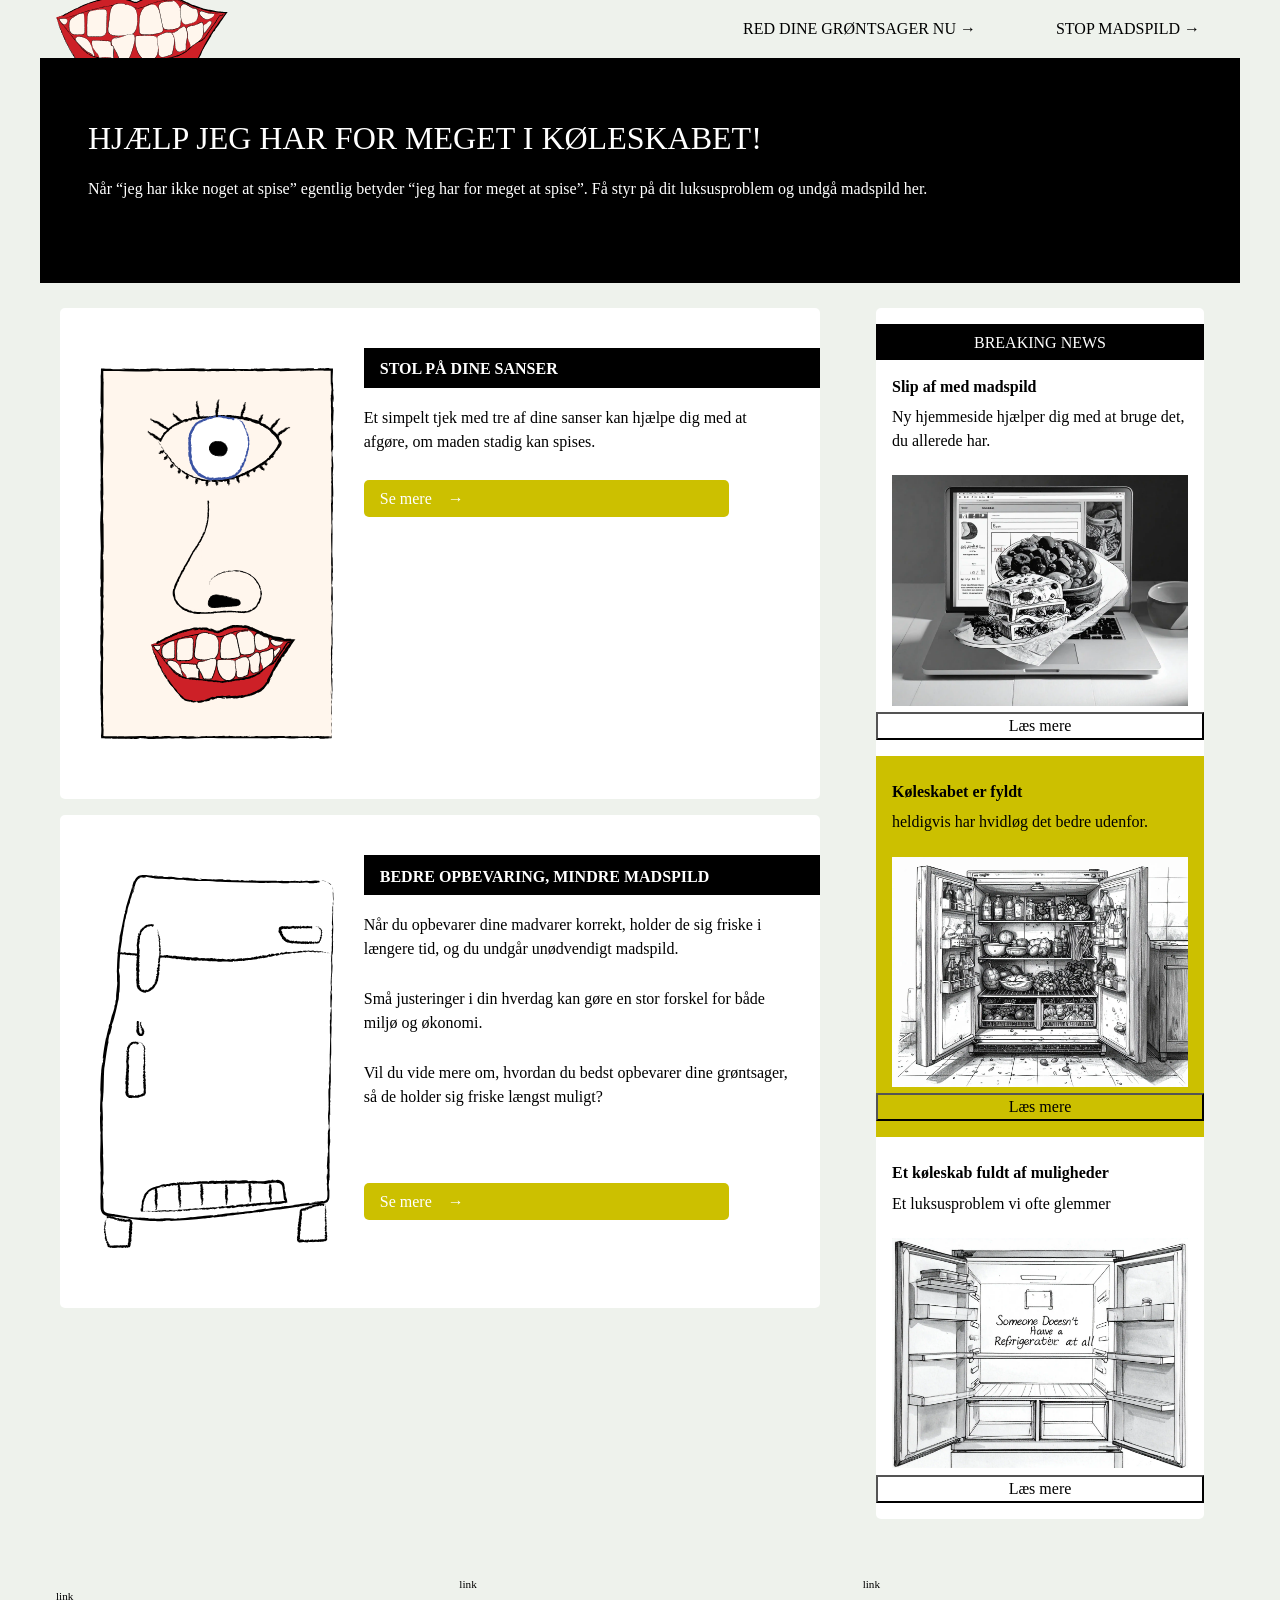
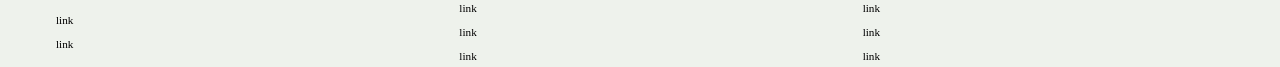
==== commit 40540c79: "forsøg på at commit" ====
--- a/index.html
+++ b/index.html
@@ -11,9 +11,11 @@
     <link rel="stylesheet" href="css/layout.css" />
     <link rel="stylesheet" href="css/burger.css" />
     <link rel="stylesheet" href="css/cards.css" />
-    <link rel="icon" type="image/png" href="img/fav.png" />
+    <link rel="stylesheet" href="css/infographic.css" />
+    <link rel="icon" type="image/png" href="img/favicon.webp" />
     <title>Emergency Site</title>
   </head>
+
   <body id="frontpage">
     <header>
       <nav>
@@ -1264,8 +1266,8 @@
           </a>
         </div>
         <ul class="menu">
-          <li><a class="menuItem" href="instruction.html">Nærkontakt </a></li>
-          <li><a class="menuItem" href="register.html">Indberet</a></li>
+          <li><a class="menuItem" href="instruction.html">RED DINE GRØNTSAGER NU</a></li>
+          <li><a class="menuItem" href="register.html">STOP MADSPILD</a></li>
         </ul>
         <button class="burger">
           <span class="line"></span>
@@ -1278,8 +1280,8 @@
       <div id="main-disclamer-content">
         <img src="" alt="" />
         <div>
-          <h1>HJÆLP JEG HAR FOR MEGET I KØLESKABET!</h1>
-          <p class="sub">Har du samme luksusproblem?</p>
+          <h1 class="overskrift">HJÆLP JEG HAR FOR MEGET I KØLESKABET!</h1>
+          <p class="sub">Når “jeg har ikke noget at spise” egentlig betyder “jeg har for meget at spise”. Få styr på dit luksusproblem og undgå madspild her.</p>
         </div>
       </div>
     </section>
@@ -4242,8 +4244,8 @@
             </a>
           </section>
           <div class="daily_text">
-            <h2>Teaser</h2>
-            <p>Lorem ipsum dolor sit amet consectetur adipisicing elit. Repellat magnam ducimus ea, sed minima asperiores.</p>
+            <h2>STOL PÅ DINE SANSER</h2>
+            <p>Et simpelt tjek med tre af dine sanser kan hjælpe dig med at afgøre, om maden stadig kan spises.</p>
             <a href="sanser.html" class="cta_btn">Se mere</a>
           </div>
         </article>
@@ -5162,47 +5164,62 @@
             </a>
           </section>
           <div class="daily_text">
-            <h2>Åben køleskabet</h2>
-            <p>Lorem ipsum dolor sit amet consectetur adipisicing elit. Repellat magnam ducimus ea, sed minima asperiores.</p>
+            <h2>BEDRE OPBEVARING, MINDRE MADSPILD</h2>
+            <p>Når du opbevarer dine madvarer korrekt, holder de sig friske i længere tid, og du undgår unødvendigt madspild.</p>
+            <p>Små justeringer i din hverdag kan gøre en stor forskel for både miljø og økonomi.</p>
+            <p>Vil du vide mere om, hvordan du bedst opbevarer dine grøntsager, så de holder sig friske længst muligt?</p>
             <a href="instruction.html" class="cta_btn">Se mere</a>
           </div>
         </article>
       </section>
       <section id="breaking">
         <article class="news_card">
-          <h3>Nyhed</h3>
-          <p>Lorem ipsum dolor sit, sed minima asperiores.</p>
-          <img src="" alt="news_img" />
-          <button popovertarget="news_popover">Læs mere</button>
+          <h3>Slip af med madspild</h3>
+          <p>Ny hjemmeside hjælper dig med at bruge det, du allerede har.</p>
+          <img src="img/madplan.webp" alt="news_img" />
+          <button popovertarget="news_popover_1">Læs mere</button>
 
-          <div id="news_popover" popover>
-            <button popovertarget="news_popover">luk</button>
-            <h4>Lorem ipsum dolor sit.</h4>
-            <p>Lorem ipsum dolor sit amet consectetur adipisicing elit. Sequi commodi laborum ex obcaecati blanditiis minima enim esse incidunt doloremque numquam!</p>
+          <div id="news_popover_1" popover>
+            <button popovertarget="news_popover_1">luk</button>
+            <img src="img/madplan.webp" alt="news_img" />
+            <h4>Slip af med madspild</h4>
+            <p>Har du ingredienser i køleskabet, der bare står og venter på at blive brugt? Nu er der hjælp at hente.</p>
+            <p>
+              En ny smart hjemmeside gør det nemt at finde opskrifter baseret på præcis de råvarer, du allerede har derhjemme. På den måde kan du hurtigt trylle dine rester om til lækre måltider og samtidig mindske madspild i hverdagen. Det har
+              aldrig været nemmere at få brugt det hele.
+            </p>
+            <a href="https://tom-koleskabet.dk/" target="_blank" rel="noopener"> Gå til hjemmeside! </a>
           </div>
         </article>
         <article class="news_card">
-          <h3>Nyhed</h3>
-          <p>Lorem ipsum dolor sit, sed minima asperiores.</p>
-          <img src="" alt="news_img" />
-          <button popovertarget="news_popover">Læs mere</button>
+          <h3>Køleskabet er fyldt</h3>
+          <p>heldigvis har hvidløg det bedre udenfor.</p>
+          <img src="img/koleskab_news.webp" alt="news_img" />
+          <button popovertarget="news_popover_2">Læs mere</button>
 
-          <div id="news_popover" popover>
-            <button popovertarget="news_popover">luk</button>
-            <h4>Lorem ipsum dolor sit.</h4>
-            <p>Lorem ipsum dolor sit amet consectetur adipisicing elit. Sequi commodi laborum ex obcaecati blanditiis minima enim esse incidunt doloremque numquam!</p>
+          <div id="news_popover_2" popover>
+            <button popovertarget="news_popover_2">luk</button>
+            <img src="img/koleskab_news.webp" alt="news_img" />
+            <h4>Ingen plads i køleskabet??</h4>
+            <p>Har du også et køleskab, der er så fyldt, at selv hvidløget må stå udenfor? Perfekt — sådan opbevarer du det nemlig bedst, så det holder længere.</p>
+            <a href="instruction.html" target="_blank" rel="noopener"> Se hvordan du bedst opbevarer dine madvarer! </a>
           </div>
         </article>
         <article class="news_card">
-          <h3>Nyhed</h3>
-          <p>Lorem ipsum dolor sit, sed minima asperiores.</p>
-          <img src="" alt="news_img" />
-          <button popovertarget="news_popover">Læs mere</button>
+          <h3>Et køleskab fuldt af muligheder</h3>
+          <p>Et luksusproblem vi ofte glemmer</p>
+          <img src="img/tomt-koleskab.webp" alt="news_img" />
+          <button popovertarget="news_popover_3">Læs mere</button>
 
-          <div id="news_popover" popover>
-            <button popovertarget="news_popover">luk</button>
-            <h4>Lorem ipsum dolor sit.</h4>
-            <p>Lorem ipsum dolor sit amet consectetur adipisicing elit. Sequi commodi laborum ex obcaecati blanditiis minima enim esse incidunt doloremque numquam!</p>
+          <div id="news_popover_3" popover>
+            <button popovertarget="news_popover_3">luk</button>
+            <img src="img/tomt-koleskab.webp" alt="news_img" />
+            <h4>Et luksusproblem vi ofte glemmer</h4>
+            <p>Det kan være nemt at tage det for givet, når køleskabet er fyldt, og vi står og overvejer, hvad vi skal spise. Men i virkeligheden er det et luksusproblem, som langt fra alle har.</p>
+            <p>
+              Mange mennesker i verden kæmper stadig med sult og mangel på mad. Derfor kan det give perspektiv at huske, hvor privilegeret det er at have adgang til mad hver dag – og måske samtidig blive lidt mere bevidst om ikke at spilde det, vi
+              har.
+            </p>
           </div>
         </article>
       </section>
@@ -5211,7 +5228,6 @@
     <footer>
       <nav class="some">
         <ul>
-          <li><a href="">link</a></li>
           <li><a href="">link</a></li>
           <li><a href="">link</a></li>
           <li><a href="">link</a></li>
@@ -5234,6 +5250,7 @@
         </ul>
       </nav>
     </footer>
+
     <script src="js/burger.js"></script>
     <!-- <script src="js/main.js"></script> -->
   </body>
--- a/css/custom.css
+++ b/css/custom.css
@@ -41,7 +41,7 @@
   --color-cta-card-bg: #ccc000;
   /* news-cards */
   --color-news-bg: white;
-  --color-news-bg-inverted: rgb(217, 203, 203);
+  --color-news-bg-inverted: #ccc000;
   --color-cta-newscard-bg: black;
   --color-cta-newscard-bg-inverted: black;
 
@@ -64,6 +64,6 @@
 
   /* Infographics */
   --color-info-bg: white;
-  --color-infobox-1-bg: #cfcec6;
+  --color-infobox-1-bg: #ccc000;
   --color-infobox-2-bg: #969995;
 }
--- a/css/general.css
+++ b/css/general.css
@@ -34,8 +34,13 @@
   font-weight: var(--font-weight-bold);
   color: var(--color-text-inverted);
   margin: 5px 0;
-  line-height: 1.3rem;
+  line-height: 2.3rem;
   text-align: left;
+  padding-bottom: 15px;
+}
+
+:root {
+  --font-h1-size: 2rem;
 }
 
 #instruction h1,
@@ -67,12 +72,12 @@
   font-size: var(--headline3-size);
 }
 
-main>h1 {
+main > h1 {
   width: calc(80% - 6rem);
 }
 
 /* NAVIGATION STRUCTURES */
-header>nav {
+header > nav {
   height: 100%;
   background-color: var(--color-menu-bg);
 }
@@ -99,7 +104,7 @@
   height: 3.6rem;
 }
 
-#logotype-wrapper>a {
+#logotype-wrapper > a {
   color: var(--color-text-logotype);
   font-size: var(--font-logotype-size);
   font-weight: var(--font-weight-medium);
@@ -118,7 +123,7 @@
 }
 
 /* Pilen efter menu-tekst */
-header>nav li>a:after {
+header > nav li > a:after {
   content: " \2192";
 }
 
@@ -134,4 +139,9 @@
 /* FOOTER */
 footer a {
   font-size: 0.7rem;
-}+}
+
+.grid_1-1 {
+  display: grid;
+  grid-template-columns: 1fr 1fr;
+}
--- a/css/layout.css
+++ b/css/layout.css
@@ -0,0 +1,111 @@
+/* LAYOUT FOR MAIN CONTENT */
+body {
+  display: grid;
+  grid-template-rows: auto 1fr auto;
+  height: 100vh;
+  max-width: 1200px;
+  margin: 0 auto;
+}
+main {
+  display: grid;
+  row-gap: 1rem;
+}
+main > *:not(:first-child) {
+  margin: 0 1rem;
+}
+main {
+  grid-template-rows: min-content min-content 1fr min-content;
+}
+#instruction main {
+  grid-template-rows: min-content min-content min-content 1fr min-content;
+}
+/* LAYOUT FOR HEADER AND FOOTER */
+footer {
+  display: grid;
+  gap: 10px;
+}
+header nav,
+footer nav {
+  display: flex;
+  justify-content: space-between;
+  align-items: center;
+}
+header nav > * {
+  flex: 1;
+}
+nav ul {
+  display: flex;
+  justify-content: flex-end;
+}
+header ul {
+  height: 100%;
+  width: clamp(175px, 50%, 300px);
+}
+footer ul {
+  flex-direction: column;
+  padding-left: 1rem;
+}
+
+/* LAYOUT FOR SECTIONS */
+#daily,
+#breaking {
+  display: grid;
+}
+#daily {
+  grid-template-rows: repeat(2, minmax(200px, min-content));
+  gap: 1rem;
+}
+#breaking {
+  grid-template-rows: repeat(auto-fit, minmax(50px, min-content));
+  gap: 0;
+}
+
+/* buttons se, duft, smag */
+.buttons-wrapper {
+  display: flex;
+  gap: 70px;
+  justify-content: center;
+  padding-bottom: 10px;
+}
+
+.buttons-wrapper > button {
+  padding: 5px 12px;
+  border-radius: var(--border-radius-links);
+  border: none;
+  background-color: var(--color-link-bg);
+}
+.buttons-wrapper > button:hover {
+  outline: 1px solid #0008;
+  background-color: var(--color-link-hover);
+}
+.buttons-wrapper > button:focus {
+  outline: 2px solid black;
+  background-color: var(--color-link-hover);
+}
+
+.highlight {
+  filter: brightness(1.4) drop-shadow(1px 1px 3px black);
+}
+
+@media (width > 600px) {
+  #frontpage > main {
+    grid-template-columns: 6fr 3fr;
+    grid-template-rows: auto 1fr auto;
+  }
+  #instruction > main,
+  #register > main {
+    grid-template-columns: 5fr 3fr;
+    grid-template-rows: auto auto 1fr auto;
+  }
+
+  .qr {
+    order: 1;
+  }
+
+  h1 {
+    grid-column: 1 / -1;
+  }
+  footer {
+    grid-template-columns: 1fr 1fr 1fr;
+  }
+}
--- a/css/burger.css
+++ b/css/burger.css
@@ -0,0 +1,64 @@
+.burger {
+  width: 30px;
+  height: 20px;
+  cursor: pointer;
+}
+
+.burger .line {
+  display: block;
+  width: 100%;
+  height: 2px;
+  background-color: #333333;
+  margin-bottom: 5px;
+  transition: 0.2s linear;
+}
+.burger {
+  display: none;
+}
+@media screen and (width < 800px) {
+  .menu {
+    display: none;
+  }
+  .logo {
+    flex: 0 0 50vw;
+  }
+  .burger {
+    display: block;
+    background-color: transparent;
+    border: 0;
+    flex: 0 0 auto;
+    margin: 0 20px;
+  }
+  .burger.active .line:nth-child(1) {
+    transform: rotate(45deg) translate(5px, 5px);
+    transition: 0.2s linear;
+  }
+  .burger.active .line:nth-child(2) {
+    opacity: 0;
+    transition: 0.15s linear;
+  }
+  .burger.active .line:nth-child(3) {
+    transform: rotate(-45deg) translate(5px, -5px);
+    transition: 0.2s linear;
+  }
+  nav.active .menu {
+    display: block;
+    background-color: var(--color-menu-bg);
+    position: absolute;
+    top: 3.6rem;
+    right: 0;
+    width: clamp(200px, 50vw, 400px);
+    z-index: 1;
+    opacity: 0.8;
+  }
+  header > nav li > a:after {
+    content: "";
+  }
+  nav.active .menu li {
+    margin: 40px 20px;
+    text-align: right;
+  }
+  nav.active .menu a {
+    font-size: 13px;
+  }
+}
--- a/css/cards.css
+++ b/css/cards.css
@@ -0,0 +1,132 @@
+.daily_card {
+  background-color: var(--color-card-bg);
+  display: grid;
+  grid-template-columns: 3fr 5fr;
+  gap: 10px;
+  padding: 40px 0 40px 20px;
+  border-radius: var(--border-radius);
+  height: minmax(200px, min-content);
+}
+.daily_text {
+  display: grid;
+  grid-template-rows: repeat(3, min-content);
+  gap: 10px;
+}
+.daily_text h2 {
+  background-color: var(--color-headline-bg);
+  color: var(--color-text-inverted);
+  padding: calc(1.1rem / 1.5) 0 calc(1.1rem / 2) 1rem;
+  margin: 0 0 0.5rem 0;
+}
+.daily_text p {
+  padding-right: 2rem;
+  margin: 0 0 1rem 0;
+}
+.daily_text .cta_btn {
+  justify-self: left;
+  width: 80%;
+  height: fit-content;
+}
+.daily_img {
+  width: 100%;
+  height: 100%;
+  object-fit: cover;
+}
+.news_card {
+  background-color: var(--color-news-bg);
+  display: grid;
+  grid-template-rows: repeat(min-content);
+  gap: 0.4rem;
+  padding: 1rem 0;
+  height: minmax(300px, min-content);
+}
+.news_card:nth-child(2n) {
+  background-color: var(--color-news-bg-inverted);
+}
+.news_card > * {
+  padding: 0 1rem;
+}
+.news_card h3 {
+  margin: 0.5rem 0 0 0;
+}
+.news_card p {
+  margin: 0 0 1rem 0;
+}
+.news_card:first-child:before {
+  content: "BREAKING NEWS";
+  background-color: var(--color-headline-bg);
+  color: var(--color-headline-text-page);
+  font-size: var(--font-h3-size);
+  font-weight: var(--font-weight-medium);
+  text-align: center;
+  line-height: 1rem;
+  padding: calc(1.1rem / 1.5) 0 calc(1.1rem / 2) 0;
+}
+.news_card:first-child {
+  border-radius: var(--border-radius) var(--border-radius) 0 0;
+}
+.news_card:last-child {
+  border-radius: 0 0 var(--border-radius) var(--border-radius);
+}
+
+.news_card .cta_btn {
+  justify-self: center;
+}
+.cta_btn {
+  display: inline-block;
+  padding: 0.4rem 1rem;
+  background-color: var(--color-cta-card-bg);
+  color: var(--color-text-inverted);
+  text-decoration: none;
+  width: max-content;
+  border-radius: var(--border-radius);
+}
+.news_card .cta_btn {
+  background-color: var(--color-cta-newscard-bg);
+}
+.news_card:nth-of-type(2n) .cta_btn {
+  background-color: var(--color-cta-newscard-bg-inverted);
+  color: var(--color-text);
+}
+.cta_btn:after {
+  content: "\2192";
+  margin-left: 1rem;
+}
+
+[popover] {
+  padding: 1rem;
+
+  max-height: 90vh;
+  max-width: 90vw;
+  width: 50ch;
+}
+
+[popover] button {
+  position: sticky;
+  top: 0;
+  justify-self: end;
+}
+
+:popover-open {
+  display: grid;
+}
+
+::backdrop {
+  background: #0001;
+}
+
+[popover] {
+  opacity: 0;
+  transition: 0.2s;
+}
+
+:popover-open {
+  opacity: 1;
+  scale: none;
+}
+
+@starting-style {
+  :popover-open {
+    opacity: 0;
+  }
+}
--- a/css/infographic.css
+++ b/css/infographic.css
@@ -0,0 +1,54 @@
+#head-txt {
+  fill: rgb(54, 54, 54);
+}
+.info-graphic,
+.info-text {
+  background-color: var(--color-info-bg);
+  padding: 20px 0;
+}
+.info-graphic {
+  border-radius: 0;
+  margin: 60px auto 80px auto;
+}
+.info-text h2 {
+  line-height: 3rem;
+  text-align: center;
+  background-color: var(--color-headline-bg);
+  color: var(--color-headline-text-page);
+  margin-bottom: 1rem;
+}
+.info-text h3 {
+  font-size: 0.8rem;
+  line-height: 0.8rem;
+  font-weight: 600;
+  margin: 0;
+  padding: 0;
+}
+.info-text > *:not(:first-child) {
+  margin: 0 clamp(1rem, 10%, 7rem);
+}
+.info-text p {
+  font-size: 0.8rem;
+  line-height: 1.3;
+  margin: 0 0 1.2rem 0;
+  padding: 0;
+}
+.info-box {
+  padding: 1.5rem 1rem 0.5rem 1rem;
+  background-color: var(--color-infobox-1-bg);
+}
+.info-box:nth-of-type(2n) {
+  background-color: var(--color-infobox-2-bg);
+}
+#hvidløg:hover,
+#ingefær:hover,
+#agurk:hover,
+#tomat:hover,
+#kartoffel:hover,
+#gulerod:hover,
+#oje:hover,
+#nase:hover,
+#mund:hover,
+button {
+  cursor: pointer;
+}
